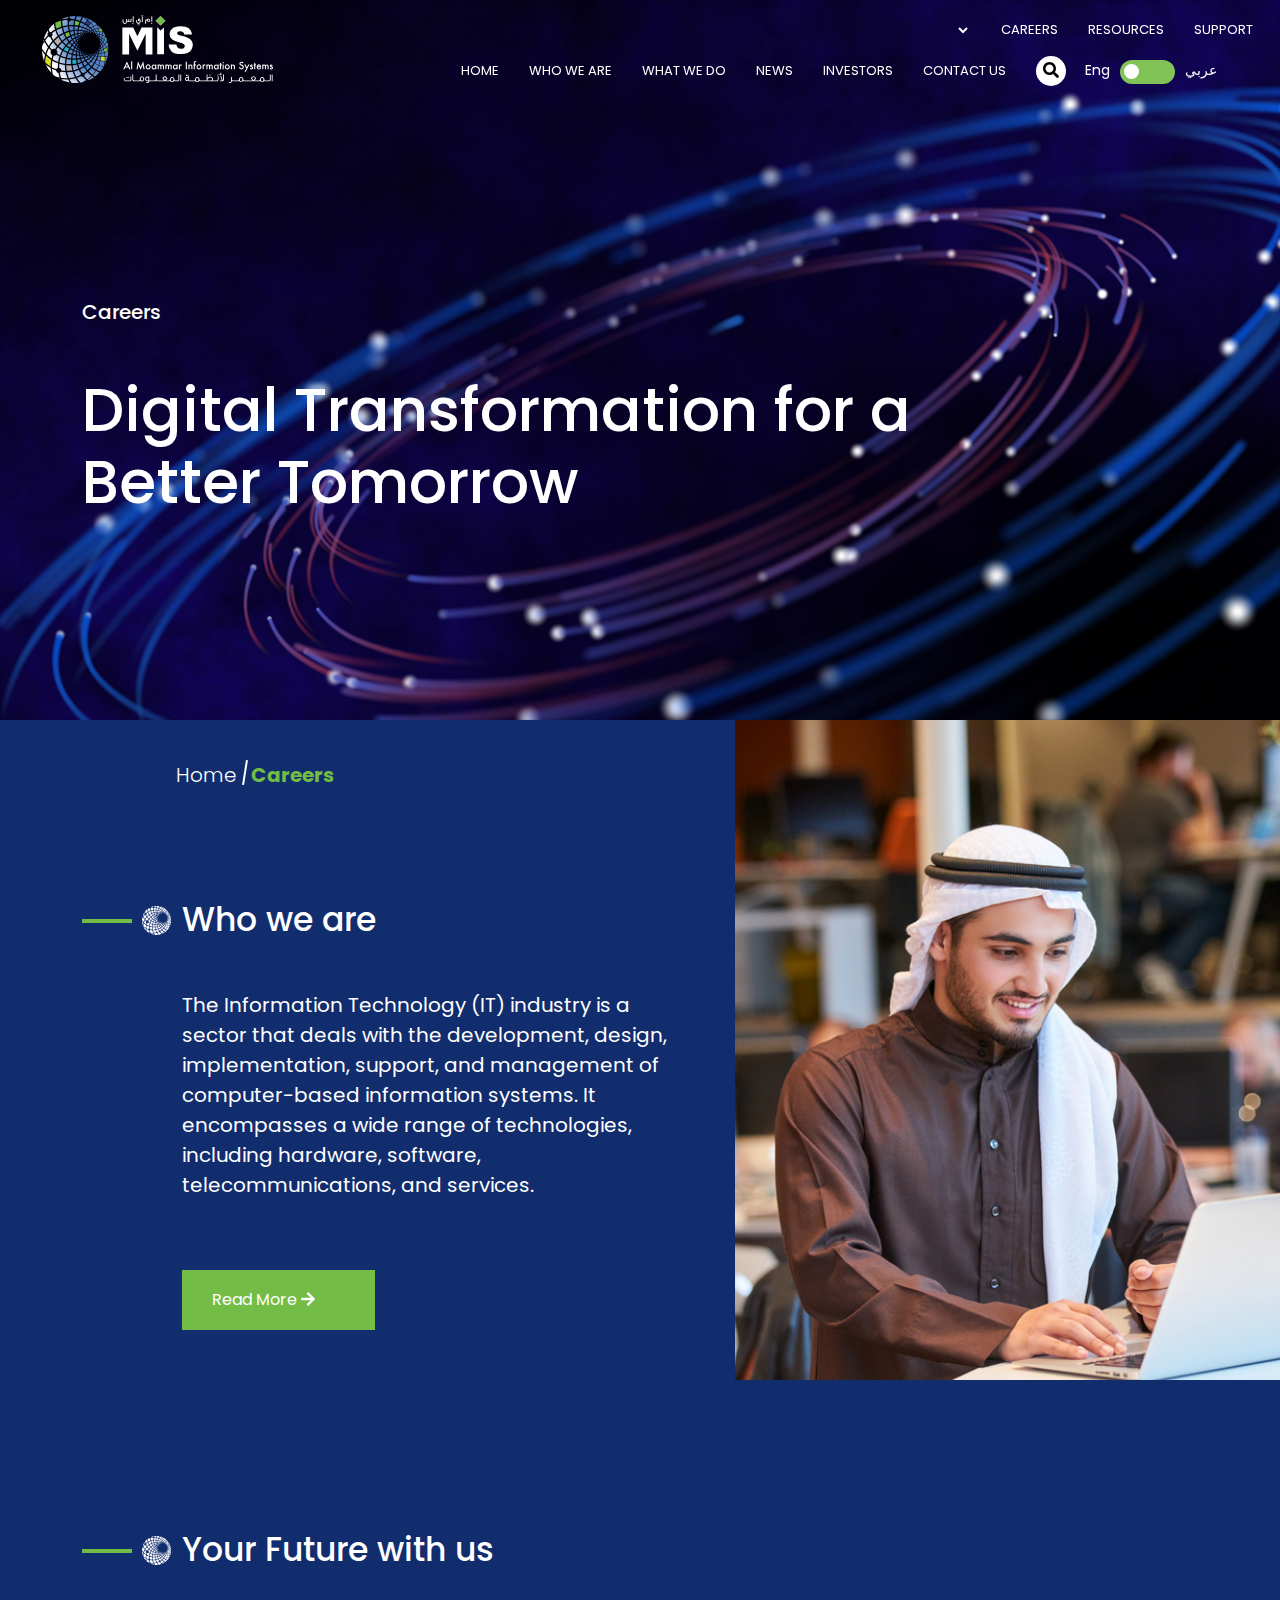
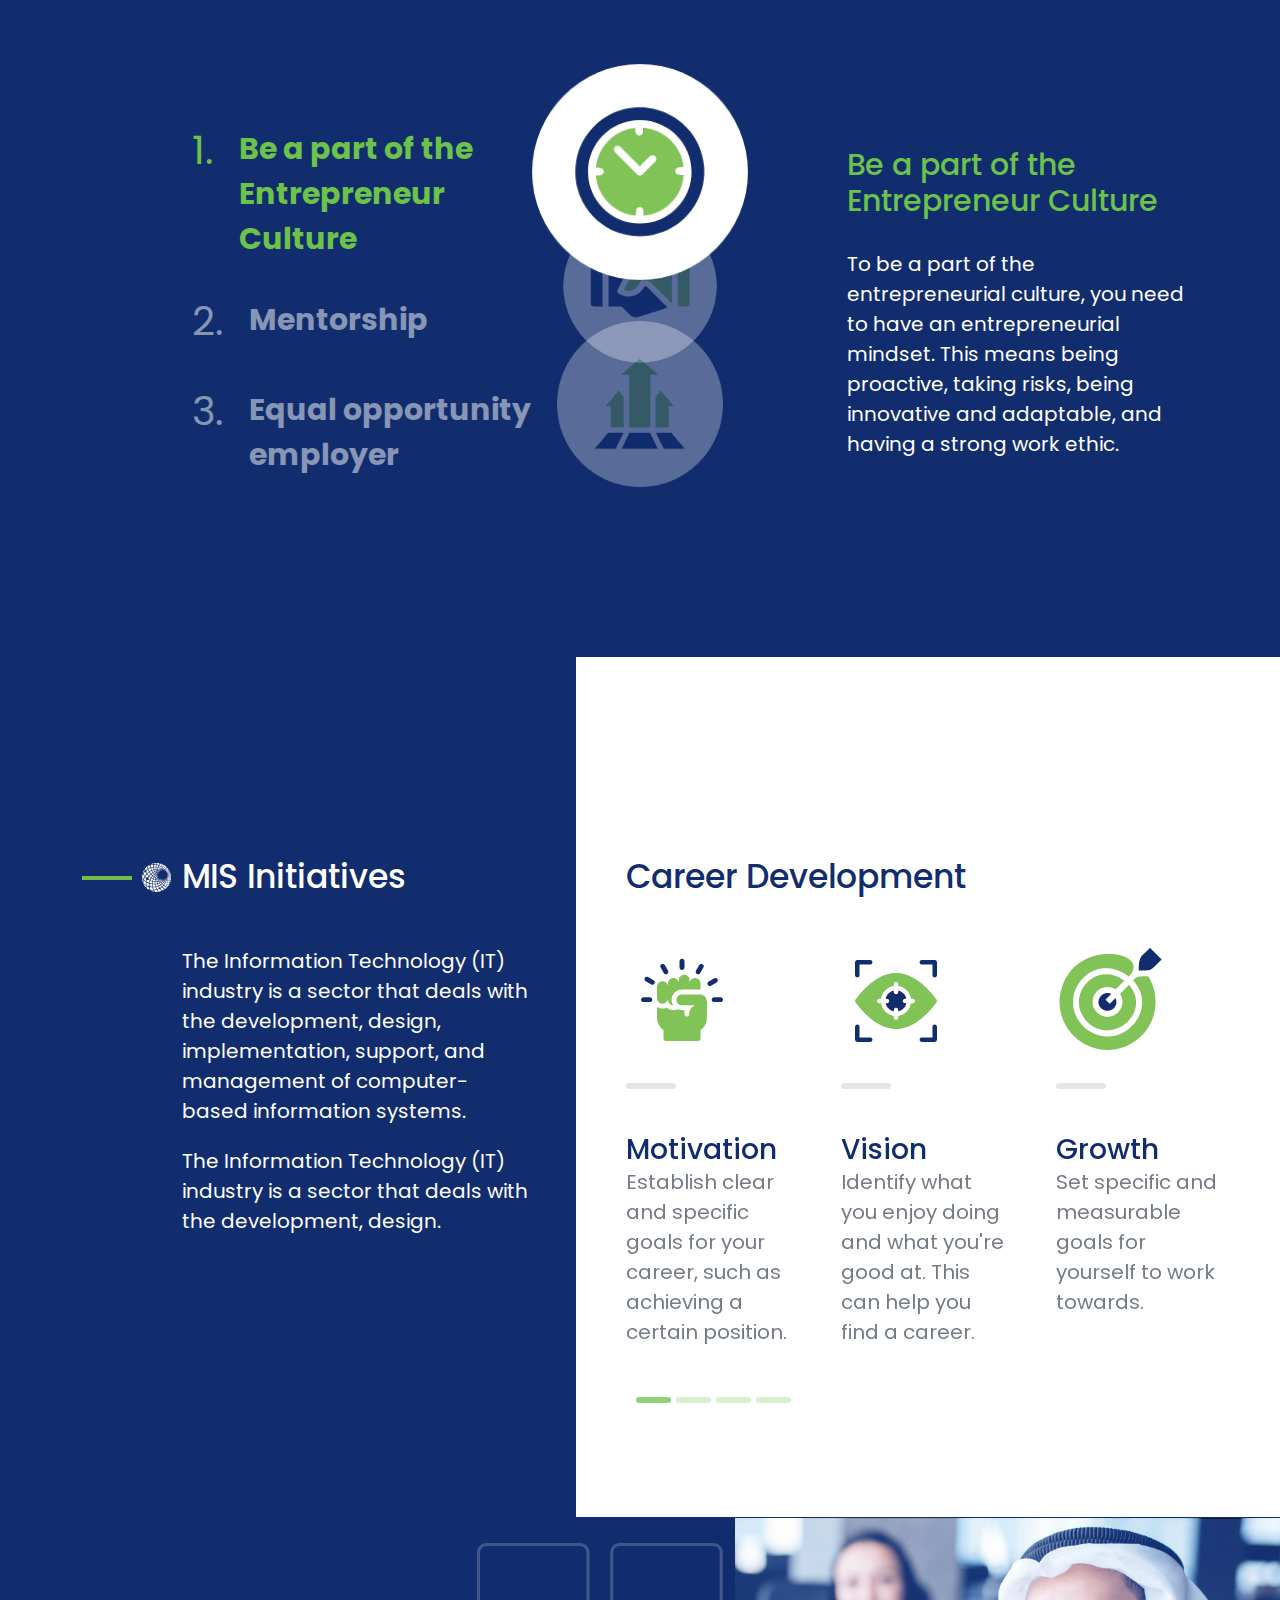
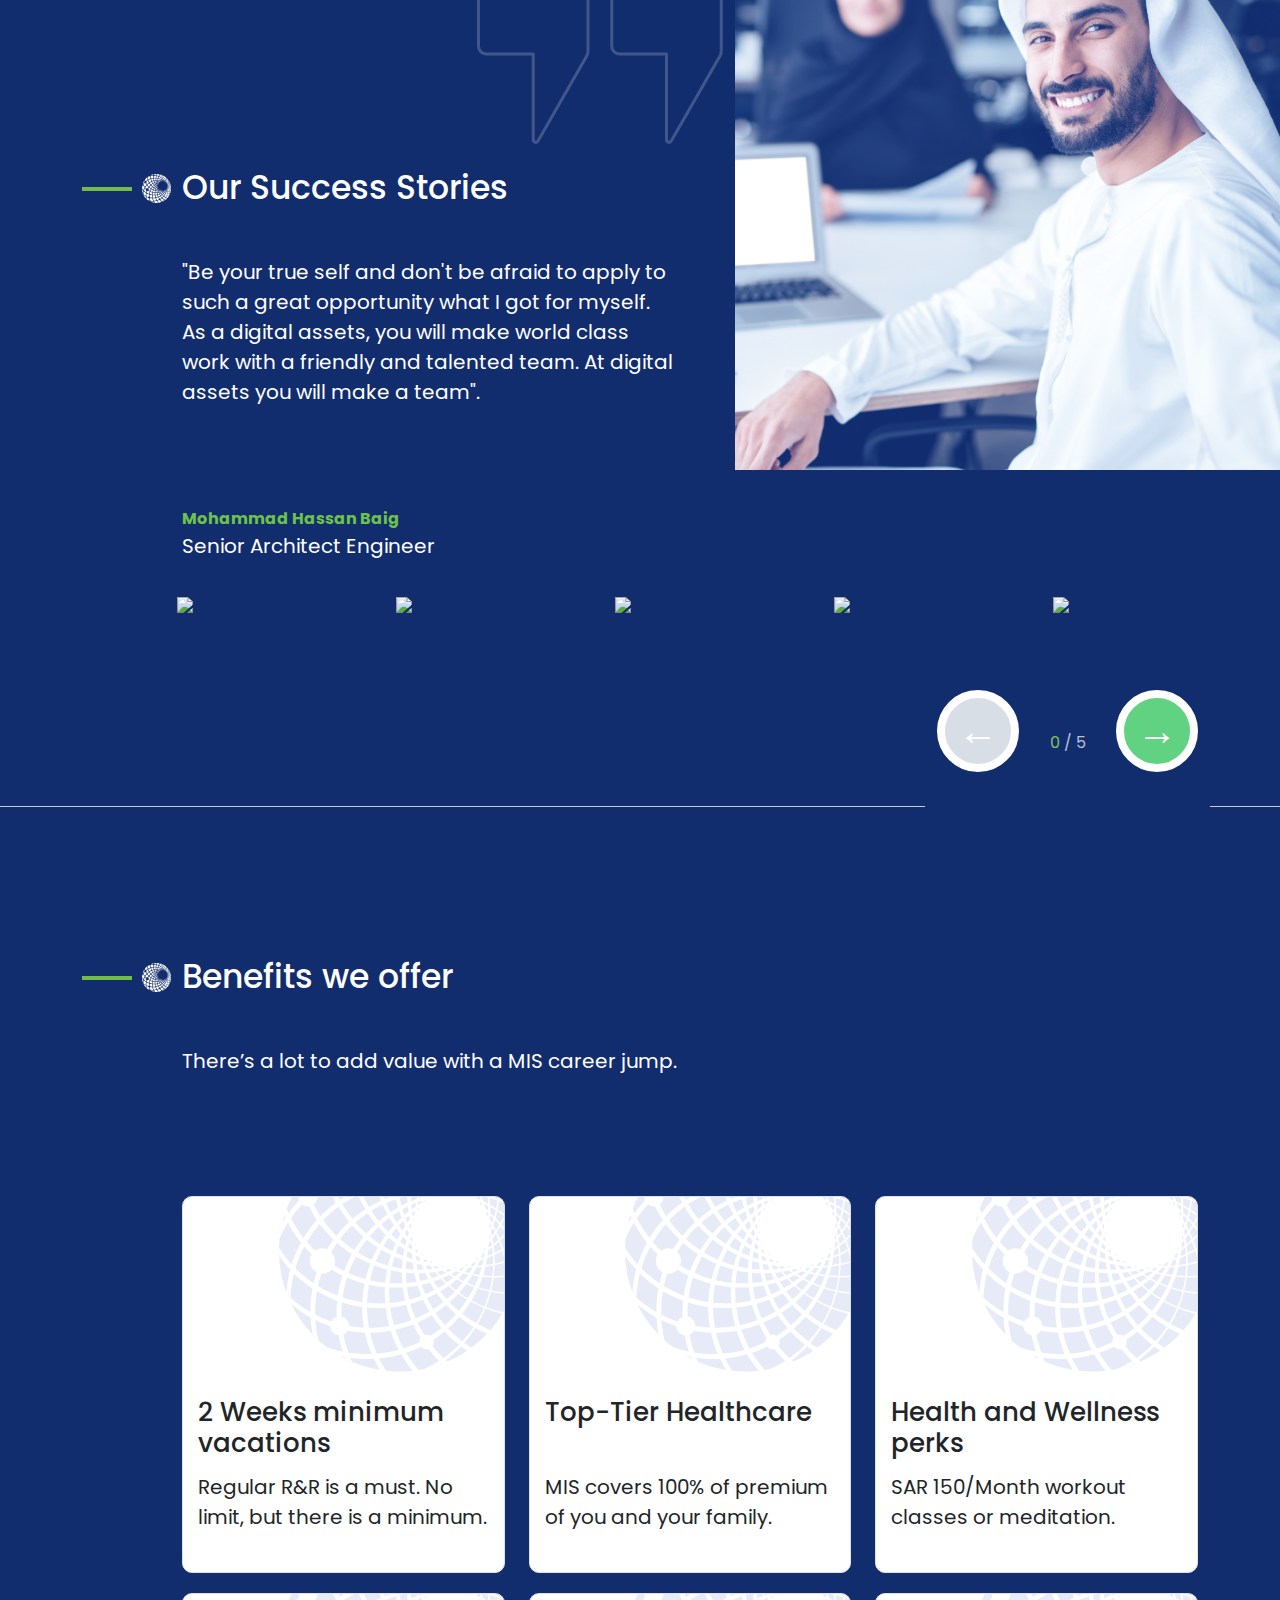
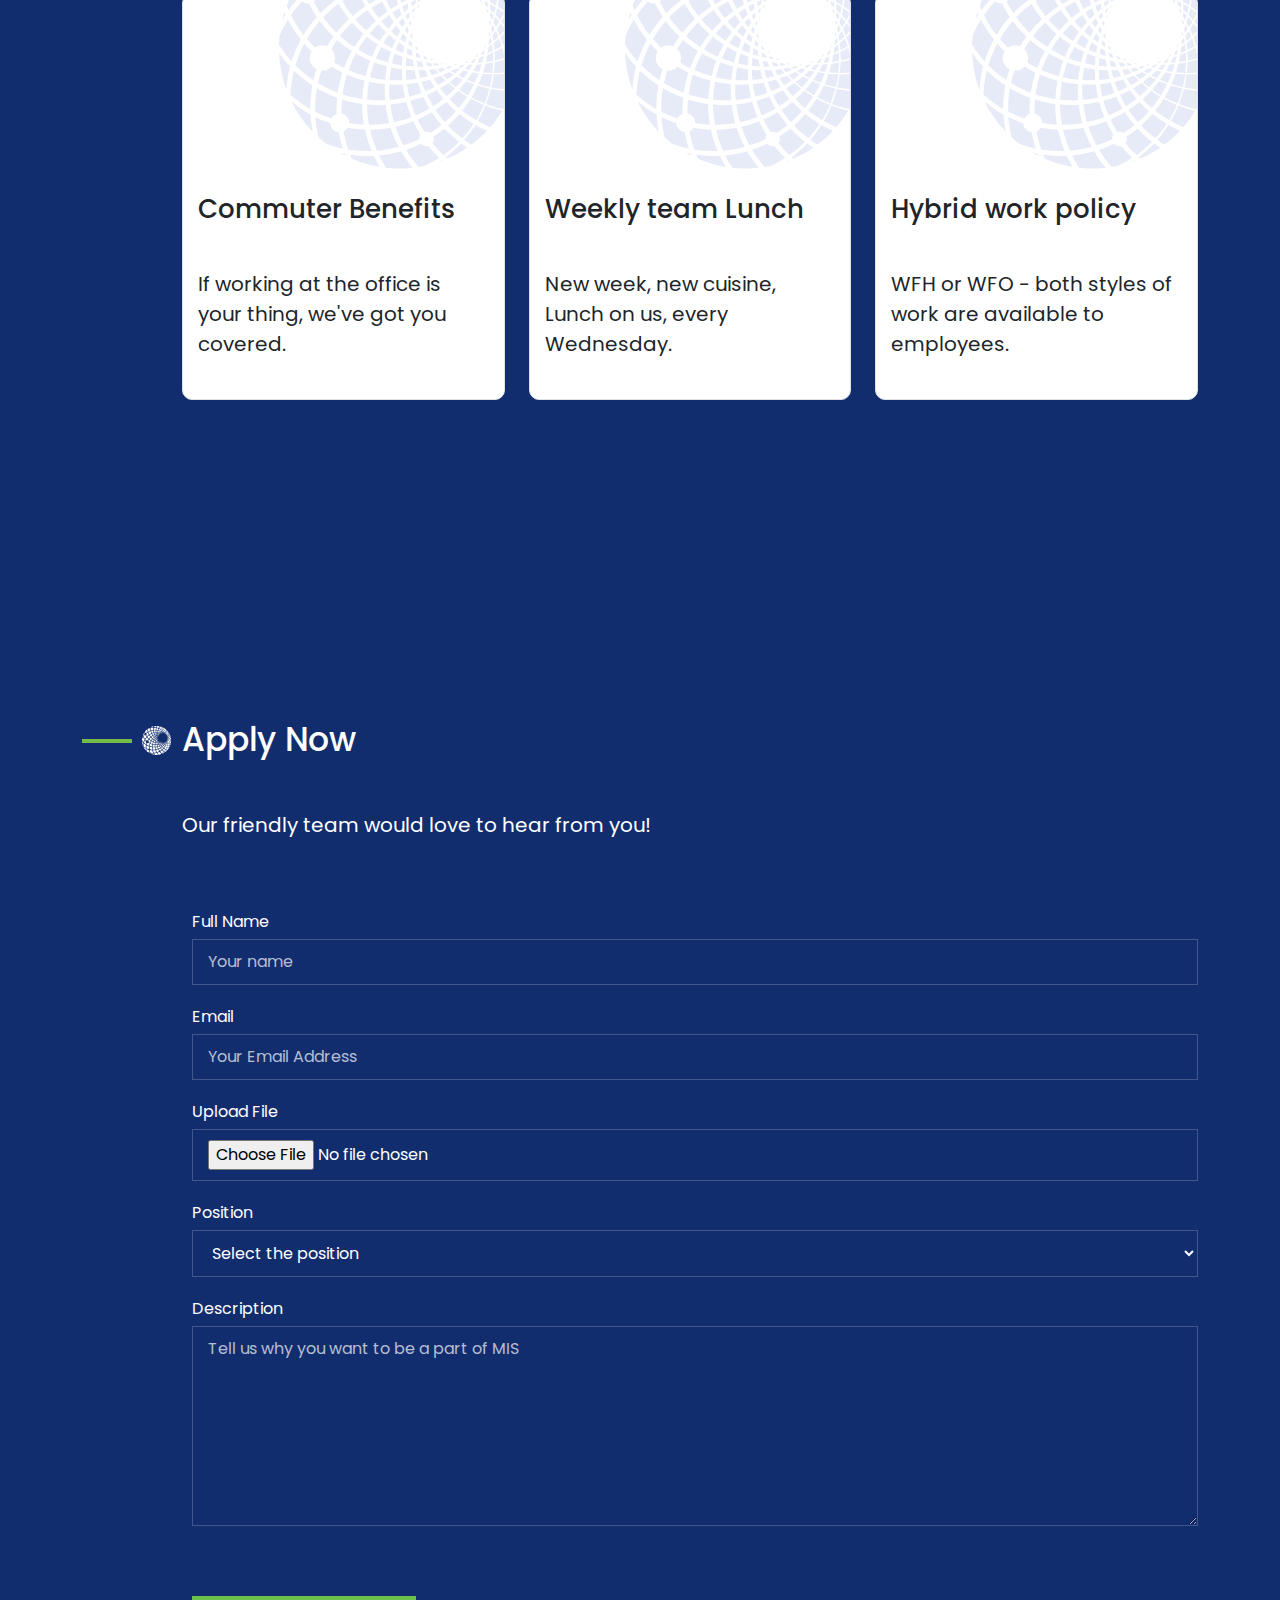
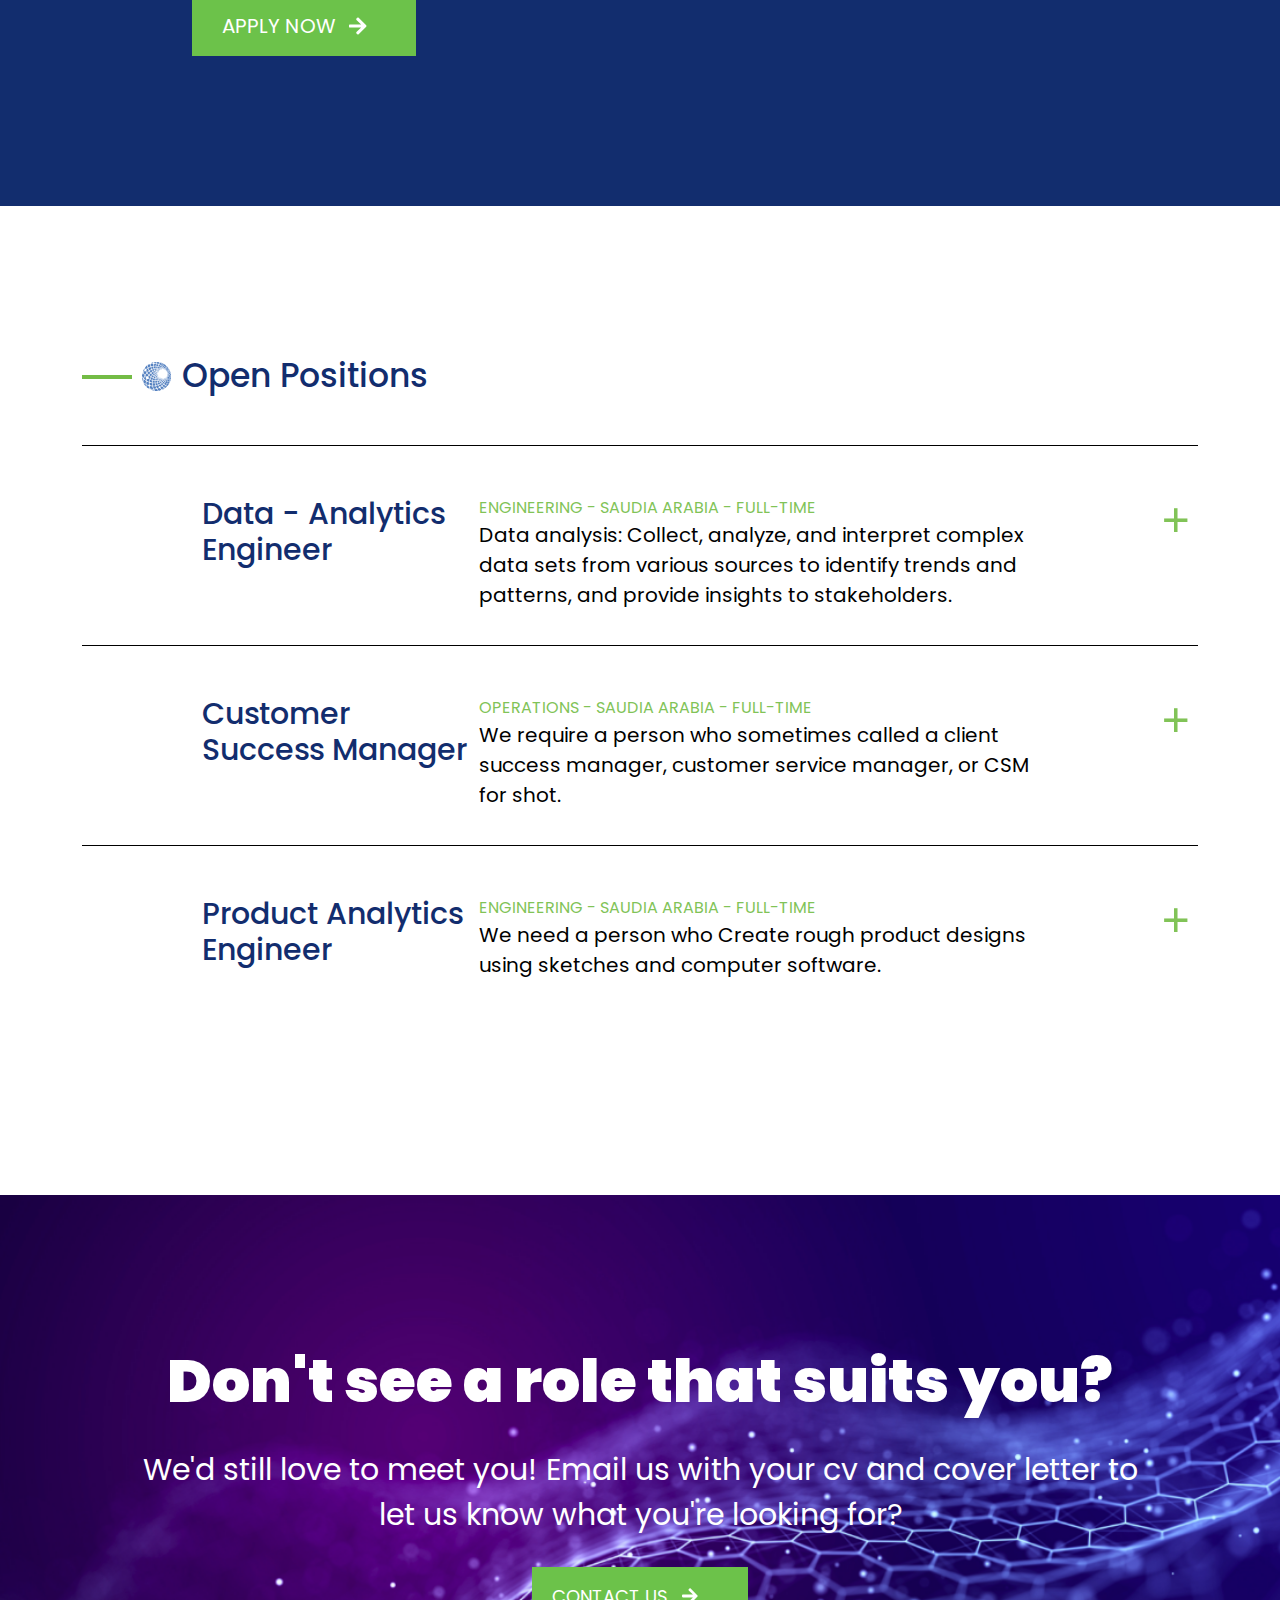
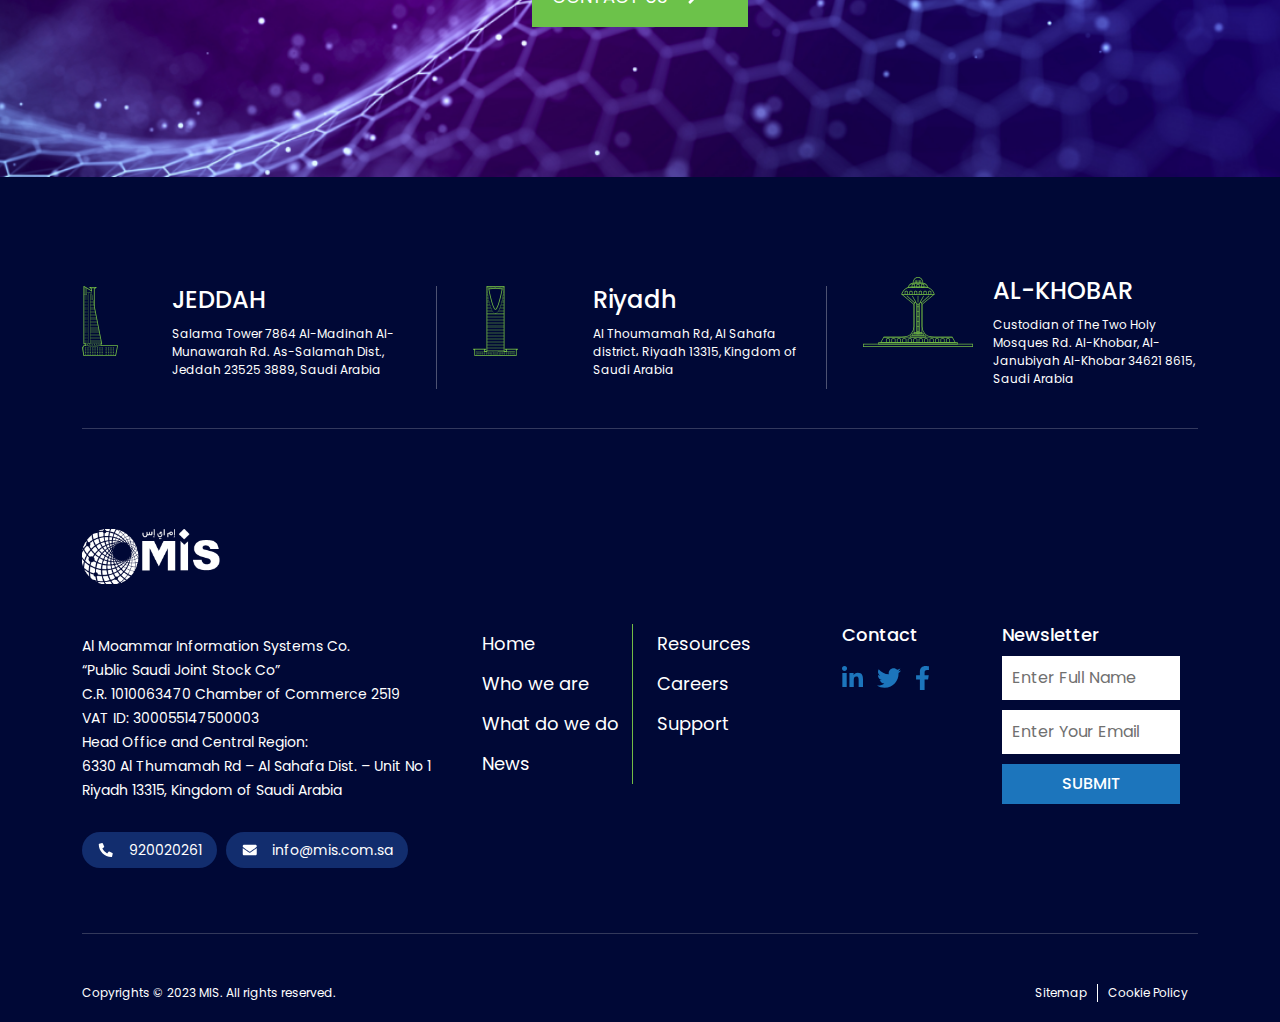
==== careers.html @ 8dacbf0a "-careers page functionality changes" ====
<html lang="en">

<head>
  <meta charset="UTF-8">
  <meta http-equiv="X-UA-Compatible" content="IE=edge">
  <meta name="viewport" content="width=device-width, initial-scale=1.0">

  <!-- FAVICON -->
  <link rel="apple-touch-icon" sizes="180x180" href="assets/images/apple-touch-icon.png">
  <link rel="icon" type="image/png" sizes="32x32" href="assets/images/favicon-32x32.png">
  <link rel="icon" type="image/png" sizes="16x16" href="assets/images/favicon-16x16.png">
  <link rel="manifest" href="assets/images/site.webmanifest">

  <!-- BOOTSTRAP CSS -->
  <link rel="stylesheet" href="assets/css/bootstrap.min.css">

  


  <!-- FONTAWESOME CSS -->
  <link rel="stylesheet" href="https://pro.fontawesome.com/releases/v5.10.0/css/all.css" crossorigin="anonymous" />
  <!-- <link rel="stylesheet" href="assets/css/fontawesome.min.css"> -->
  <!-- <link rel="stylesheet" href="https://cdnjs.cloudflare.com/ajax/libs/font-awesome/5.15.0/css/all.min.css">
    <link rel="stylesheet" href="assets/css/all.min.css"> -->

  <!-- ANIMATION CSS -->
  <link rel="stylesheet" href="assets/css/animate.min.css">

  <!-- BX SLIDER CSS -->
  <link rel="stylesheet" href="assets/css/jquery.bxslider.min.css">

  <!-- SLICK CAROUSEL CSS -->
  <link rel="stylesheet" href="assets/css/slick.css">
  <link rel="stylesheet" href="assets/css/slick-theme.css">


  <!-- TINY CAROUSEL -->
  <link rel="stylesheet" href="assets/css/tiny-slider.css">


  <!-- ANIMATION ON SCROLL CSS -->
  <!-- <link rel="stylesheet" href="css/aos.css"> -->
  <title>MIS Home</title>

  <!-- CUSTOM CSS -->
  <link rel="stylesheet" href="assets/css/style.css">
  <!-- <link rel="stylesheet" href="scss/style.css"> -->
</head>

<body>
  <header class="head">
    <div class="container-fluid">
      <div class="row">
        <div class="col-xxl-3 col-xl-3 col-lg-3 d-md-none d-sm-none d-none d-lg-block">
          <div class="logo">
            <img src="assets/images/logo-white.svg" alt="">
          </div>
        </div>
        <div class="col-xxl-9 col-xl-9 col-lg-9 d-md-none d-sm-none d-none d-lg-block">
          <div class="top-main-navigation">
            <ul>
              <li>
                <select name="" id="sharePrice">

                </select>
              </li>
              <li class="arabic-text">
                <select name="" id="sharePrice">

                </select>
              </li>
              <li><a href="#">Careers</a></li>
              <li class="arabic-text"><a href="#">وظائف</a></li>
              <li><a href="#">Resources</a></li>
              <li class="arabic-text"><a href="#">موارد</a></li>
              <li><a href="#">Support</a></li>
              <li class="arabic-text"><a href="#">يدعم</a></li>
            </ul>
          </div>
          <div class="main-menu">
            <ul>
              <li><a href="#">Home</a></li>
              <li class="arabic-text"><a href="#">بيت</a></li>
              <li><a href="#">Who We Are</a></li>
              <li class="arabic-text"><a href="#">من نحن</a></li>
              <li><a href="#">What We Do</a></li>
              <li class="arabic-text"><a href="#">الذي نفعله</a></li>
              <li><a href="#">News</a></li>
              <li class="arabic-text"><a href="#">أخبار</a></li>
              <li><a href="#">Investors</a></li>
              <li class="arabic-text"><a href="#">المستثمرون</a></li>
              <li><a href="#">Contact Us</a></li>
              <li class="arabic-text"><a href="#">اتصل بنا</a></li>
              <li><a href="#" class="search"><i class="fas fa-search"></i></a></li>
            </ul>
            <div class="lang-toggle1">
              Eng
              <label class="switch1">
                <input type="checkbox">
                <span class="slider1 round"></span>
              </label>
              عربي
            </div>
          </div>
        </div>
        <div class="col-md-12 col-sm-12 col-12 d-md-block d-xxl-none d-xl-none d-lg-none ">
          <div class="mobile--header">
            <div class="menu-menu">
              <div class="mobile-menu"><i class="fas fa-bars"></i></div>
              <div class="navigation">
                <ul>
                  <li>
                    <select name="" id="">
                      <option value="" selected>Share Price 1120 - TDWL | 82.40 SAR | -2.01% -1.80</option>
                      <option value="">Share Price 1120 - TDWL | 82.40 SAR | -2.01% -1.80</option>
                    </select>
                  </li>
                  <li class="arabic-text">
                    <select name="" id="">
                      <option value="" selected>سعر السهم 1120 - TDWL | 82.40 ريال سعودي | -2.01٪ -1.80</option>
                      <option value="">سعر السهم 1120 - TDWL | 82.40 ريال سعودي | -2.01٪ -1.80</option>
                    </select>
                  </li>
                  <li><a href="#">Home</a></li>
                  <li class="arabic-text"><a href="#">بيت</a></li>
                  <li><a href="#">Who We Are</a></li>
                  <li class="arabic-text"><a href="#">من نحن</a></li>
                  <li><a href="#">What We Do</a></li>
                  <li class="arabic-text"><a href="#">الذي نفعله</a></li>
                  <li><a href="#">News</a></li>
                  <li class="arabic-text"><a href="#">أخبار</a></li>
                  <li><a href="#">Investors</a></li>
                  <li class="arabic-text"><a href="#">المستثمرون</a></li>
                  <li><a href="#">Careers</a></li>
                  <li class="arabic-text"><a href="#">وظائف</a></li>
                  <li><a href="#">Resources</a></li>
                  <li class="arabic-text"><a href="#">موارد</a></li>
                  <li><a href="#">Support</a></li>
                  <li class="arabic-text"><a href="#">يدعم</a></li>
                  <li><a href="#">Contact Us</a></li>
                  <li class="arabic-text"><a href="#">اتصل بنا</a></li>
                  <li><a href="#" class="en">English</a></li>
                  <li><a href="#" class="ar">عربي</a></li>
                  <li class="arabic-text"><a href="#" class="en">إنجليزي</a></li>
                  <li class="arabic-text"><a href="#" class="ar">عربي</a></li>
                </ul>
              </div>
            </div>
            <div class="mobile-logo">
              <a href="#"><img src="assets/images/mobile-white-logo.svg" alt=""></a>
            </div>
            <div class="mobile-search-wrapper">
              <a href="#" class="mobilesearch"><i class="fas fa-search"></i></a>
            </div>
          </div>
        </div>
      </div>
    </div>
  </header>
  <main class="careerMainPage">

    
    <!-- SLIDER HOME -->
    <section class="herobanner">
      <img src="assets/images/careersherobanner.png" alt="">
      <div class="herobanner-content">
        <div class="container">
          <div class="row">
            <div class="col-xxl-12 col-xl-12 col-lg-12 col-md-12 col-sm-12 col-12">
              <div class="herobanner-topheading">
                <h2>Careers</h2>
                <h1>Digital Transformation for a <br> Better Tomorrow</h1>
              </div>
            </div>
          </div>
        </div>
      </div>
    </section>

    <!-- OUR SOLUTION SECTION -->
    
    <section class="carrers-wrapper careers-whowe">
      <div class="container">
        <div class="row">
          <div class="col-12 col-lg-7 order-2-x order-lg-1-x">
            <section class="our__solutions">
              <div class="container">
                <div class="row">
                  <div class="col-12">
                    <div class="pagination__list">
                      <ul>
                        <li><a href="#">Home</a></li>
                        <li><a href="#">Careers</a></li>
                      </ul>
                    </div>
                  </div>
                </div>
              </div>
            </section>
            <div class="careersabout-content">
              <h2>Who we are</h2>
              <p>The Information Technology (IT) industry is a sector that deals with the development, design,
                implementation, support, and management of computer-based information systems. It encompasses a wide range
                of technologies, including hardware, software, telecommunications, and services.</p>
              <a href="#" class="button">Read More <i class="fas fa-arrow-right"></i> </a>
            </div>
          </div>
          <div class="col-12 col-lg-5 order-1-x posRel">
            <div class="careersabout-img">
              <img src="assets/images/careers-whoweare.png" class="img-fluid" alt="our-solutions" />
            </div>
          </div>
        </div>
      </div>
    </section>
    <section class="carrers-wrapper future-container padding-tb">
      <div class="container">
        <div class="row">
          <div class="col-lg-12">
            <h2>Your Future with us</h2>
          </div>
        </div>
        <div class="row align-items-center">
          <div class="col-lg-5">
            <div class="bullets-wrapper">
              <div class="bullets-points active" data-dex="1">
                <div class="bullets-points-number">1.</div>
                <div class="bullets-pointscontent">Be a part of the Entrepreneur Culture</div>
              </div>
              <div class="bullets-points" data-dex="2">
                <div class="bullets-points-number">2.</div>
                <div class="bullets-pointscontent">Mentorship</div>
              </div>
              <div class="bullets-points" data-dex="3">
                <div class="bullets-points-number">3.</div>
                <div class="bullets-pointscontent">Equal opportunity employer</div>
              </div>
            </div>

            <!-- <ul class="bullets-points">
                          <li>
                              <a href="#">
                                  <span>1.</span>
                                  Be a part of the Entrepreneur Culture
                              </a>
                          </li>
                          <li>
                              <a href="#">
                                  <span>2.</span>
                                  Mentorship
                              </a>
                          </li>
                          <li>
                              <a href="#">
                                  <span>3.</span>
                                  Equal opportunity employer
                              </a>
                          </li>
                      </ul> -->
          </div>
          <div class="col-lg-2 future-images-wrapper">
            <img src="assets/images/mentorship.png" alt="" class="img-fluid future-img active" data-dex="1">
            <img src="assets/images/enterprenurculture.png" alt="" class="img-fluid future-img" data-dex="2">
            <img src="assets/images/oppurtunity.png" alt="" class="img-fluid future-img" data-dex="3">
          </div>
          <div class="col-lg-5">
            <div class="future-content-wrapper">
              <div class="future-content active" id="1" data-dex="1">
                <h3>Be a part of the Entrepreneur Culture</h3>
                <p>To be a part of the entrepreneurial culture, you need to have an entrepreneurial mindset. This means
                  being proactive, taking risks, being innovative and adaptable, and having a strong work ethic.</p>
              </div>
              <div class="future-content" id="2" data-dex="2">
                <h3>Be a part of the Entrepreneur</h3>
                <p>To be a part of the entrepreneurial culture, you need to have an entrepreneurial mindset.</p>
              </div>
              <div class="future-content" id="3" data-dex="3">
                <h3>Entrepreneur Culture</h3>
                <p>This means being proactive, taking risks, being innovative and adaptable, and having a strong work
                  ethic.</p>
              </div>
            </div>
          </div>
        </div>
      </div>
    </section>
    <section class="carrers-wrapper initiatives">
      <div class="container">
        <div class="row">
          <div class="col-lg-5">
            <div class="initiative-leftcontent">
              <h2>MIS Initiatives</h2>
              <p>The Information Technology (IT) industry is a sector that deals with the development, design,
                implementation, support, and management of computer-based information systems.</p>
              <p>The Information Technology (IT) industry is a sector that deals with the development, design.</p>
            </div>

          </div>
          <div class="col-lg-7">
            <div class="careercarousel-wrapper">
              <h2>Career Development</h2>
              <div class="careers-carousel">
                <div>
                  <div class="careers-conatiner">
                    <div class="careers-icon">
                      <img src="assets/images/motivation.png" alt="">
                    </div>
                    <h3>Motivation</h3>
                    <p>Establish clear and specific goals for your career, such as achieving a certain position.</p>
                  </div>
                </div>
                <div>
                  <div class="careers-conatiner">
                    <div class="careers-icon">
                      <img src="assets/images/vision.png" alt="">
                    </div>
                    <h3>Vision</h3>
                    <p>Identify what you enjoy doing and what you're good at. This can help you find a career.</p>
                  </div>
                </div>
                <div>
                  <div class="careers-conatiner">
                    <div class="careers-icon">
                      <img src="assets/images/growth.png" alt="">
                    </div>
                    <h3>Growth</h3>
                    <p>Set specific and measurable goals for yourself to work towards. </p>
                  </div>
                </div>
                <div>
                  <div class="careers-conatiner">
                    <div class="careers-icon">
                      <img src="assets/images/growth.png" alt="">
                    </div>
                    <h3>Growth</h3>
                    <p>Set specific and measurable goals for yourself to work towards. </p>
                  </div>
                </div>
              </div>
            </div>

          </div>
        </div>
      </div>
    </section>
    <section style="overflow: visible;" class="carrers-wrapper success-story carousel-border-bottom">
      <div class="container">
        <div class="row">
          <div class="col-lg-7">
            <div id="storyWrapper1" class="story-wrapper active">
              <h2 id="careerStoryTitle">Our Success Stories</h2>
              <p  id="careerStoryDescription">"Be your true self and don't be afraid to apply to such a great opportunity what I got for myself. As a
                digital assets, you will make world class work with a friendly and talented team. At digital assets you
                will make a team".</p>
              <div class="story-title">
                <span id="careerStoryPersonName">Mohammad Hassan Baig</span>
                <p id="careerStoryPersonDesignation">Senior Architect Engineer</p>
              </div>
            </div>
            <div id="storyWrapper2" class="story-wrapper">
              <h2 id="careerStoryTitle">Success Stories</h2>
              <p  id="careerStoryDescription">"Be your true self and don't be afraid to apply to such a great opportunity what I got for myself. As a
                digital assets, you will make world class work with a friendly and talented team. At digital assets you
                will make a team".</p>
              <div class="story-title">
                <span id="careerStoryPersonName">Ali Hassan Baig</span>
                <p id="careerStoryPersonDesignation">Senior Architect Engineer</p>
              </div>
            </div>
            <div id="storyWrapper3" class="story-wrapper">
              <h2 id="careerStoryTitle">My Success Stories</h2>
              <p  id="careerStoryDescription">"Be your true self and don't be afraid to apply to such a great opportunity what I got for myself. As a
                digital assets, you will make world class work with a friendly and talented team. At digital assets you
                will make a team".</p>
              <div class="story-title">
                <span id="careerStoryPersonName">Ali Hassan Baig</span>
                <p id="careerStoryPersonDesignation">Senior Architect Engineer</p>
              </div>
            </div>
          </div>
          <div class="col-lg-5 posRel">
            <div class="story-img">
              <img id="careerStoryMainImage" src="assets/images/careers-story.png" alt="" class="img-fluid">
            </div>
          </div>
        </div>
        <div class="row">
          <div class="col-lg-11 ms-auto mt-3  mb-5">
            <div  id="success-carousel" >
              <div onclick="changeSuccessStoriesSection(1)" class="item col"><img src="./assets/images/success-stories-img1.jpg"></div>
              <div onclick="changeSuccessStoriesSection(2)" class="item col"><img src="./assets/images/success-stories-img3.jpg"></div>
              <div onclick="changeSuccessStoriesSection(3)" class="item col"><img src="./assets/images/success-stories-img4.jpg"></div>
              <div onclick="changeSuccessStoriesSection(4)" class="item col"><img src="./assets/images/success-stories-img5.jpg"></div>
              <div onclick="changeSuccessStoriesSection(5)" class="item col"><img src="./assets/images/success-stories-img5.jpg"></div>
              <div onclick="changeSuccessStoriesSection(6)" class="item col"><img src="./assets/images/success-stories-img7.jpg"></div>
              <div onclick="changeSuccessStoriesSection(7)" class="item col"><img src="./assets/images/success-stories-img8.jpg"></div>
              <div onclick="changeSuccessStoriesSection(8)" class="item col"><img src="./assets/images/success-stories-img9.jpg"></div>
              <div onclick="changeSuccessStoriesSection(9)" class="item col"><img src="./assets/images/success-stories-img10.jpg"></div>
          </div>
        </div>
      </div>
      <div class="row justify-content-end">
        <div class="pagination-btn col-lg-3 d-flex justify-content-between">
          <button class="slick-prev-btn slick-prev"></button>
            <div>
            <span id="currentImageCount">01</span>
            <span class="slash"> / </span>
            <span id="totalImageCount">20</span>
            </div>
          <button class="slick-next-btn slick-next"></button>
        </div>
      </div>
    </div>
    </section>
    <section class="carrers-wrapper padding-tb">
      <div class="container">
        <div class="row">
          <div class="col-xxl-12">
            <h2>Benefits we offer</h2>
            <p>There’s a lot to add value with a MIS career jump.</p>
          </div>
        </div>
        <div class="benefits-container">
          <div class="row">
            <div class="col-xl-4">
              <div class="benefits-wrappers border">
                <h3>2 Weeks minimum vacations</h3>
                <p>Regular R&R is a must. No limit, but there is a minimum.</p>
              </div>
            </div>
            <div class="col-xl-4">
              <div class="benefits-wrappers border">
                <h3>Top-Tier Healthcare</h3>
                <p>MIS covers 100% of premium of you and your family.</p>
              </div>
            </div>
            <div class="col-xl-4">
              <div class="benefits-wrappers border">
                <h3>Health and Wellness perks</h3>
                <p>SAR 150/Month workout classes or meditation.</p>
              </div>
            </div>
            <div class="col-xl-4">
              <div class="benefits-wrappers border">
                <h3>Commuter Benefits</h3>
                <p>If working at the office is your thing, we've got you covered.</p>
              </div>
            </div>
            <div class="col-xl-4">
              <div class="benefits-wrappers border">
                <h3>Weekly team Lunch</h3>
                <p>New week, new cuisine, Lunch on us, every Wednesday.</p>
              </div>
            </div>
            <div class="col-xl-4">
              <div class="benefits-wrappers border">
                <h3>Hybrid work policy</h3>
                <p>WFH or WFO - both styles of work are available to employees.</p>
              </div>
            </div>
          </div>
        </div>
      </div>
    </section>
    <section class="carrers-wrapper padding-tb">
      <div class="container">
        <div class="row">
          <div class="col-xxl-12">
            <h2>Apply Now</h2>
            <p>Our friendly team would love to hear from you!</p>
            <div class="applyform-conatiner">
              <form action="">
                <div class="row">
                  <div class="col-xxl-6">
                    <label for="">Full Name</label>
                    <input type="text" placeholder="Your name">
                  </div>
                  <div class="col-xxl-6">
                    <label for="">Email</label>
                    <input type="text" placeholder="Your Email Address">
                  </div>
                  <div class="col-xxl-12">
                    <label for="">Upload File</label>
                    <input type="file" placeholder="Your Email Address">
                  </div>
                  <div class="col-xxl-12">
                    <label for="">Position</label>
                    <select name="" id="">
                      <option value="">Select the position</option>
                      <option value=""></option>
                      <option value=""></option>
                      <option value=""></option>
                      <option value=""></option>
                    </select>
                  </div>
                  <div class="col-xxl-12">
                    <label for="">Description</label>
                    <textarea name="" id="" placeholder="Tell us why you want to be a part of MIS "></textarea>
                  </div>
                  <div class="col-xxl-12">
                    <button>Apply Now <i class="fas fa-arrow-right"></i></button>
                  </div>
                </div>
              </form>
            </div>
          </div>
        </div>
      </div>
    </section>
    <section class="jobposition-wrapper padding-tb">
      <div class="container">
        <div class="row">
          <div class="col-xxl-12">
            <h2>Open Positions</h2>
          </div>
        </div>
        <div class="row">
          <div class="col-xxl-12">
            <div class="position-wrapper">
              <div class="position-name">
                <h3>Data - Analytics Engineer</h3>
              </div>
              <div class="position-location course-panel">
                <span>ENGINEERING - SAUDIA ARABIA - FULL-TIME</span>
                <div class="acc-desc">
                  <p>Data analysis: Collect, analyze, and interpret complex data sets from various sources to identify
                    trends and patterns, and provide insights to stakeholders. <br> <br>

                    Database management: Develop, maintain, and optimize data management systems to ensure efficient data
                    processing, storage, and retrieval.<br> <br>

                    Software development: Design, develop, and implement data analytics software tools, frameworks, and
                    models to support data analysis and reporting.<br> <br>

                    Collaboration: Work closely with cross-functional teams to understand their data needs and collaborate
                    to provide solutions to complex problems. <br><br>
                    <a href="#">APPLY NOW <i class="fas fa-arrow-right"></i></a>
                  </p>
                </div>
              </div>
              <div class="accordionbtn">
                <a href="javascript:void(0);" class="course-accordion"></a>
              </div>
            </div>
            <div class="position-wrapper">
              <div class="position-name">
                <h3>Customer Success Manager</h3>
              </div>
              <div class="position-location course-panel">
                <span>OPERATIONS - SAUDIA ARABIA - FULL-TIME</span>
                <div class="acc-desc">
                  <p>We require a person who sometimes called a client success manager, customer service manager, or CSM for
                    shot.<br><br>
                    <a href="#">APPLY NOW <i class="fas fa-arrow-right"></i></a>
                  </p>
                </div>
              </div>
              <div class="accordionbtn">
                <a href="javascript:void(0);" class="course-accordion"></a>
              </div>
            </div>
            <div class="position-wrapper">
              <div class="position-name">
                <h3>Product Analytics Engineer</h3>
              </div>
              <div class="position-location course-panel">
                <span>ENGINEERING - SAUDIA ARABIA - FULL-TIME</span>
                <div class="acc-desc">
                  <p>We need a person who Create rough product designs using sketches and computer software.<br><br>
                    <a href="#">APPLY NOW <i class="fas fa-arrow-right"></i></a>
                  </p>
                </div>
              </div>
              <div class="accordionbtn">
                <a href="javascript:void(0);" class="course-accordion"></a>
              </div>
            </div>
          </div>
        </div>
      </div>
    </section>
    <section class="cvsupport padding-tb">
      <div class="container">
        <div class="row">
          <div class="col-xxl-12">
            <h2>Don't see a role that suits you?</h2>
            <p>We'd still love to meet you! Email us with your cv and cover letter to <br> let us know what you're looking
              for?</p>
            <a href="#">Contact Us <i class="fas fa-arrow-right"></i></a>
          </div>
        </div>
      </div>
    </section>
  </main>

  <!-- FOOTER -->
  <footer class="foot" data-aos="fade-up" data-aos-delay="100" data-aos-duration="1500">
    <div class="container">
      <div class="row">
        <div class="col-xxl-12 col-xl-12 col-lg-12 col-md-12 col-sm-12 col-12">
          <div class="footer-location">
            <div class="location" data-aos="flip-left" data-aos-delay="1000" data-aos-duration="1500">
              <!-- <div class="location-icon"><img src="assets/images/jeddah.svg" alt=""></div> -->
              <div class="location-info jeddah">
                <h3>JEDDAH</h3>
                <p>Salama Tower 7864 Al-Madinah Al-Munawarah Rd. As-Salamah Dist., Jeddah 23525 3889, Saudi Arabia</p>
              </div>
              <div class="location-info jeddah arabic-text">
                <h3>جدة</h3>
                <p>برج سلامة 7864 طريق المدينة المنورة. حي السلامة ، جدة 23525 3889 ، المملكة العربية السعودية</p>
              </div>
            </div>
            <div class="location" data-aos="flip-left" data-aos-delay="1500" data-aos-duration="1500">
              <!-- <div class="location-icon"><img src="assets/images/riyadh.svg" alt=""></div> -->
              <div class="location-info riyadh">
                <h3>Riyadh</h3>
                <p>Al Thoumamah Rd, Al Sahafa district، Riyadh 13315, Kingdom of Saudi Arabia</p>
              </div>
              <div class="location-info riyadh arabic-text">
                <h3>الرياض</h3>
                <p>طريق الثمامة ، حي الصحافة ، الرياض 13315 ، المملكة العربية السعودية</p>
              </div>
            </div>
            <div class="location" data-aos="flip-left" data-aos-delay="2000" data-aos-duration="1500">
              <!-- <div class="location-icon"><img src="assets/images/khobar.svg" alt=""></div> -->
              <div class="location-info alkhobar">
                <h3>AL-KHOBAR</h3>
                <p>Custodian of The Two Holy Mosques Rd. Al-Khobar, Al-Janubiyah Al-Khobar 34621 8615, Saudi Arabia</p>
              </div>
              <div class="location-info alkhobar arabic-text">
                <h3>الخبر</h3>
                <p>طريق خادم الحرمين الشريفين. الخبر ، الجنوبية الخبر 34621 8615 المملكة العربية السعودية</p>
              </div>
            </div>
          </div>
        </div>
      </div>
      <div class="row">
        <div class="col-xxl-12 col-xl-12 col-lg-12 col-md-12 col-sm-12 col-12">
          <div class="footer-logo">
            <img src="assets/images/mis-logo-footer.png" alt="MIS">
          </div>
        </div>
      </div>
      <div class="row">
        <div class="col-xxl-4 col-xl-4 col-lg-4 col-md-12 col-sm-12 col-12">
          <div class="footer-company-info">
            <p>Al Moammar Information Systems Co. <br>
              “Public Saudi Joint Stock Co​” <br>
              C.R. 1010063470 Chamber of Commerce 2519 <br>
              VAT ID: 300055147500003 <br>
              ​Head Office and Central Region: <br>
              6330 Al Thumamah Rd – Al Sahafa Dist. – Unit No 1 <br>
              ​Riyadh 13315, Kingdom of Saudi Arabia
            </p>
            <div class="contact-info">
              <div class="info-detail"><i class="fas fa-phone-alt fa-fw"></i> <a href="tel:+920020261">920020261</a>
              </div>
              <div class="info-detail"><i class="fas fa-envelope fa-fw"></i> <a
                  href="mailto:info@mis.com.sa">info@mis.com.sa</a></div>
            </div>
          </div>
          <div class="footer-company-info arabic-text">
            <p>شركة المعمر لأنظمة المعلومات <br>
              "شركة مساهمة عامة سعودية" <br>
              1010063470 غرفة التجارة 2519 <br>
              رقم ضريبة القيمة المضافة: 300055147500003 <br>
              المكتب الرئيسي والمنطقة الوسطى:<br>
              6330 طريق الثمامة - حى الصحافة - وحدة رقم 1 <br>
              الرياض 13315 ، المملكة العربية السعودية
            </p>
            <div class="contact-info">
              <div class="info-detail"><i class="fas fa-phone-alt fa-fw"></i> <a href="tel:+920020261">920020261</a>
              </div>
              <div class="info-detail"><i class="fas fa-envelope fa-fw"></i> <a
                  href="mailto:info@mis.com.sa">info@mis.com.sa</a></div>
            </div>
          </div>
        </div>
        <div class="col-xxl-4 col-xl-4 col-lg-4 col-md-12 col-sm-12 col-12">
          <div class="footer-links">
            <ul class="links">
              <li><a href="#">Home</a></li>
              <li><a href="#">Who we are</a></li>
              <li><a href="#">What do we do</a></li>
              <li><a href="#">News</a></li>
            </ul>
            <ul class="links">
              <li><a href="#">Resources</a></li>
              <li><a href="#">Careers</a></li>
              <li><a href="#">Support</a></li>
            </ul>
            <ul class="links arabic-text">
              <li><a href="#">الصفحة الرئيسية</a></li>
              <li><a href="#">من نحن</a></li>
              <li><a href="#">ماذا نفعل</a></li>
              <li><a href="#">الاخبار</a></li>
            </ul>
            <ul class="links arabic-text">
              <li><a href="#">الموارد</a></li>
              <li><a href="#">الوظائف</a></li>
              <li><a href="#">الدعم</a></li>
            </ul>

          </div>
        </div>
        <div class="col-xxl-4 col-xl-4 col-lg-4 col-md-12 col-sm-12 col-12">
          <div class="footer-two-div">
            <div class="footer-social">
              <h2>Contact</h2>
              <ul>
                <li><a href="#"><i class="fab fa-linkedin-in"></i></a></li>
                <li><a href="#"><i class="fab fa-twitter"></i></a></li>
                <li><a href="#"><i class="fab fa-facebook-f"></i></a></li>
              </ul>
            </div>
            <div class="footer-newsletter">
              <h2>Newsletter</h2>
              <div class="newsletter-form">
                <form action="">
                  <input type="text" placeholder="Enter Full Name">
                  <input type="text" placeholder="Enter Your Email">
                  <button>Submit</button>
                </form>
              </div>
            </div>
            <div class="footer-social arabic-text">
              <h2>للتواصل</h2>
              <ul>
                <li><a href="#"><i class="fab fa-linkedin-in"></i></a></li>
                <li><a href="#"><i class="fab fa-twitter"></i></a></li>
                <li><a href="#"><i class="fab fa-facebook-f"></i></a></li>
              </ul>
            </div>
            <div class="footer-newsletter arabic-text">
              <h2>النشرة الإخبارية</h2>
              <div class="newsletter-form">
                <form action="">
                  <input type="text" placeholder="أدخل الاسم الكامل">
                  <input type="text" placeholder="أدخل بريدك الإلكتروني">
                  <input type="submit" name="" id="" value="يُقدِّم">
                </form>
              </div>
            </div>
          </div>
        </div>
      </div>
      <hr>
      <div class="row">
        <div class="col-xxl-6 col-xl-6 col-lg-6 col-md-12 col-sm-12 col-12">
          <div class="footer-bottom">
            <p>Copyrights &copy; 2023 MIS. All rights reserved.</p>
          </div>
          <div class="footer-bottom arabic-text">
            <p>حقوق النشر © 2023 MIS. كل الحقوق محفوظة.</p>
          </div>
        </div>
        <div class="col-xxl-6 col-xl-6 col-lg-6 col-md-12 col-sm-12 col-12">
          <div class="footer-bottom">
            <ul>
              <li>
                <a href="#">Sitemap</a>
              </li>
              <li>
                <a href="#">Cookie Policy</a>
              </li>
            </ul>
          </div>
          <div class="footer-bottom arabic-text">
            <ul>
              <li>
                <a href="#">خريطة الموقع</a>
              </li>
              <li>
                <a href="#">سياسة ملفات الارتباط</a>
              </li>
            </ul>
          </div>
        </div>
      </div>
    </div>
  </footer>

  <!-- JQUERY JS -->
  <script src="assets/js/jquery-3.6.3.min.js"></script>
  <!-- <script src="assets/js/jquery-1.12.4.min.js"></script> -->

  <!-- BOOTSTRAP JS -->
  <script src="assets/js/bootstrap.min.js"></script>
  <!-- <script src="https://code.jquery.com/jquery-3.3.1.slim.min.js"></script> -->
  <!-- <script src="https://code.jquery.com/jquery-3.6.3.slim.min.js"></script> -->
  <script src="https://cdnjs.cloudflare.com/ajax/libs/twitter-bootstrap/4.3.1/js/bootstrap.bundle.min.js"></script>

  <!-- FONTAWESOME JS -->
  <script src="assets/js/all.min.js"></script>
  <script src="assets/js/fontawesome.min.js"></script>

  <!-- BX SLIDER JS -->
  <script src="assets/js/jquery.bxslider.min.js"></script>
  <!-- <script src="assets/js/slider.js"></script> -->

  <!-- SLICK SLIDER JS -->
  <script src="assets/js/slick.js"></script>

  <!-- CUSTOM JQUERY JS -->
  <script src="assets/js/custom.js"></script>

  <!-- Tidio Chatbot script -->
  <script src="//code.tidio.co/7nhnfizx8rifrjlktkzbmtzt2y8cgsah.js" async></script>

  <!-- <script src="assets/js/tiny-slider.js"></script> -->

  <!-- ANIMATION ON SCROLL JS -->
  <!-- <script src="assets/js/aos.js"></script> -->
  <!-- <script>
        $(document).ready(function(){
            
        });
    </script> -->
</body>

</html>
---- assets/css/tiny-slider.css ----
.tns-outer{padding:0 !important}.tns-outer [hidden]{display:none !important}.tns-outer [aria-controls],.tns-outer [data-action]{cursor:pointer}.tns-slider{-webkit-transition:all 0s;-moz-transition:all 0s;transition:all 0s}.tns-slider>.tns-item{-webkit-box-sizing:border-box;-moz-box-sizing:border-box;box-sizing:border-box}.tns-horizontal.tns-subpixel{white-space:nowrap}.tns-horizontal.tns-subpixel>.tns-item{display:inline-block;vertical-align:top;white-space:normal}.tns-horizontal.tns-no-subpixel:after{content:'';display:table;clear:both}.tns-horizontal.tns-no-subpixel>.tns-item{float:left}.tns-horizontal.tns-carousel.tns-no-subpixel>.tns-item{margin-right:-100%}.tns-no-calc{position:relative;left:0}.tns-gallery{position:relative;left:0;min-height:1px}.tns-gallery>.tns-item{position:absolute;left:-100%;-webkit-transition:transform 0s, opacity 0s;-moz-transition:transform 0s, opacity 0s;transition:transform 0s, opacity 0s}.tns-gallery>.tns-slide-active{position:relative;left:auto !important}.tns-gallery>.tns-moving{-webkit-transition:all 0.25s;-moz-transition:all 0.25s;transition:all 0.25s}.tns-autowidth{display:inline-block}.tns-lazy-img{-webkit-transition:opacity 0.6s;-moz-transition:opacity 0.6s;transition:opacity 0.6s;opacity:0.6}.tns-lazy-img.tns-complete{opacity:1}.tns-ah{-webkit-transition:height 0s;-moz-transition:height 0s;transition:height 0s}.tns-ovh{overflow:hidden}.tns-visually-hidden{position:absolute;left:-10000em}.tns-transparent{opacity:0;visibility:hidden}.tns-fadeIn{opacity:1;filter:alpha(opacity=100);z-index:0}.tns-normal,.tns-fadeOut{opacity:0;filter:alpha(opacity=0);z-index:-1}.tns-vpfix{white-space:nowrap}.tns-vpfix>div,.tns-vpfix>li{display:inline-block}.tns-t-subp2{margin:0 auto;width:310px;position:relative;height:10px;overflow:hidden}.tns-t-ct{width:2333.3333333%;width:-webkit-calc(100% * 70 / 3);width:-moz-calc(100% * 70 / 3);width:calc(100% * 70 / 3);position:absolute;right:0}.tns-t-ct:after{content:'';display:table;clear:both}.tns-t-ct>div{width:1.4285714%;width:-webkit-calc(100% / 70);width:-moz-calc(100% / 70);width:calc(100% / 70);height:10px;float:left}

/*# sourceMappingURL=sourcemaps/tiny-slider.css.map */
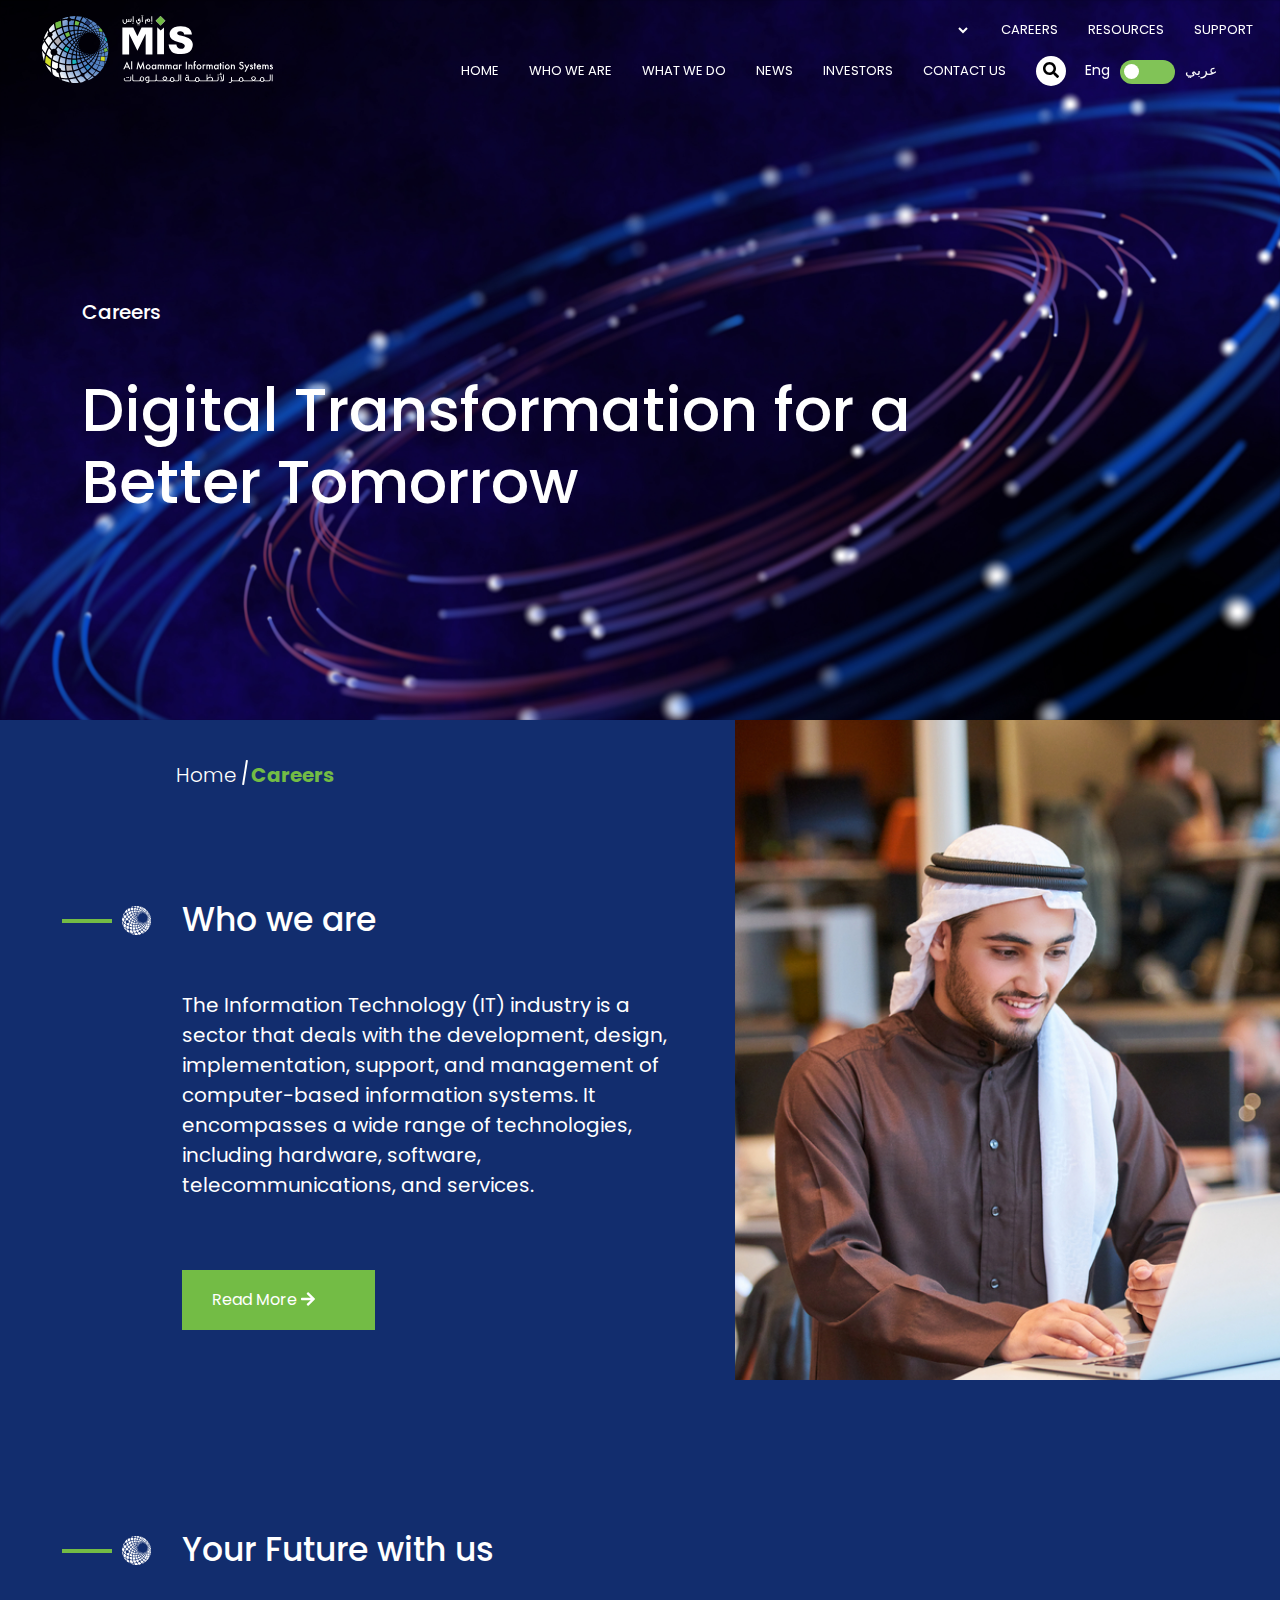
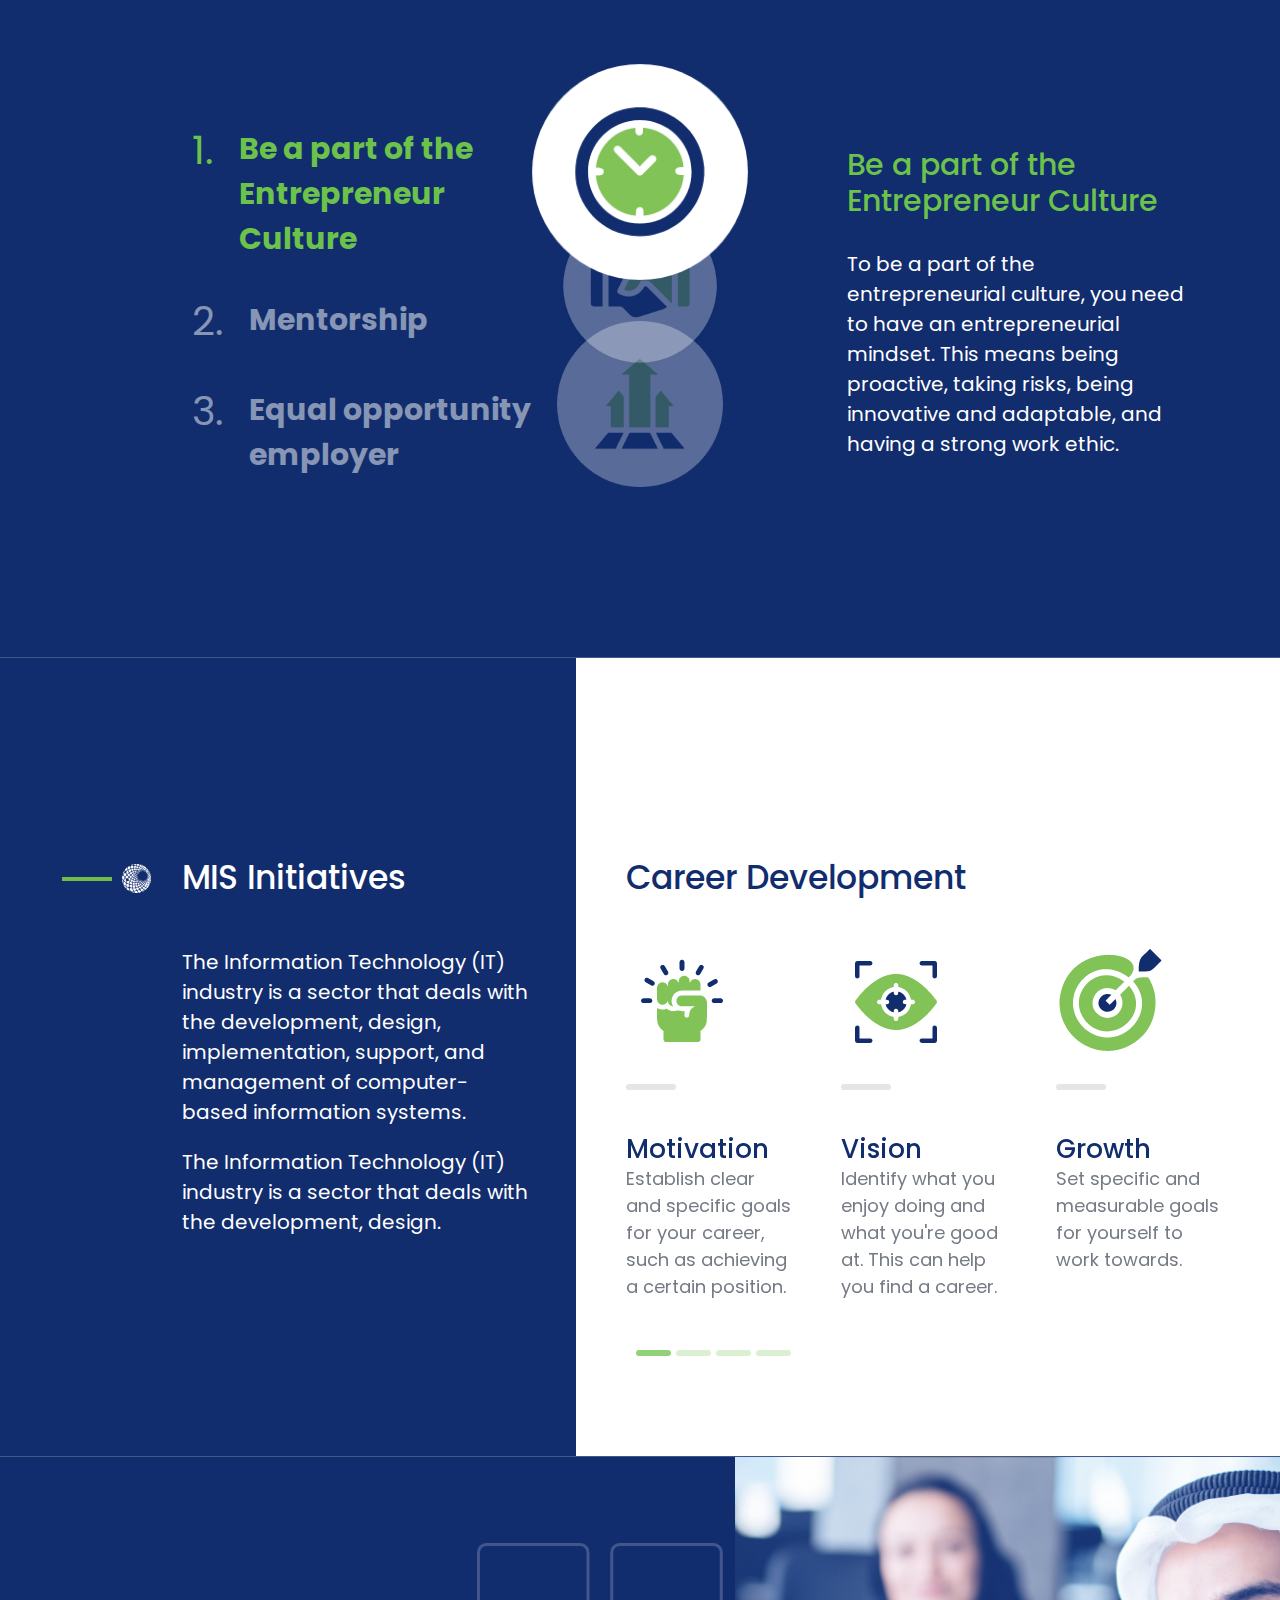
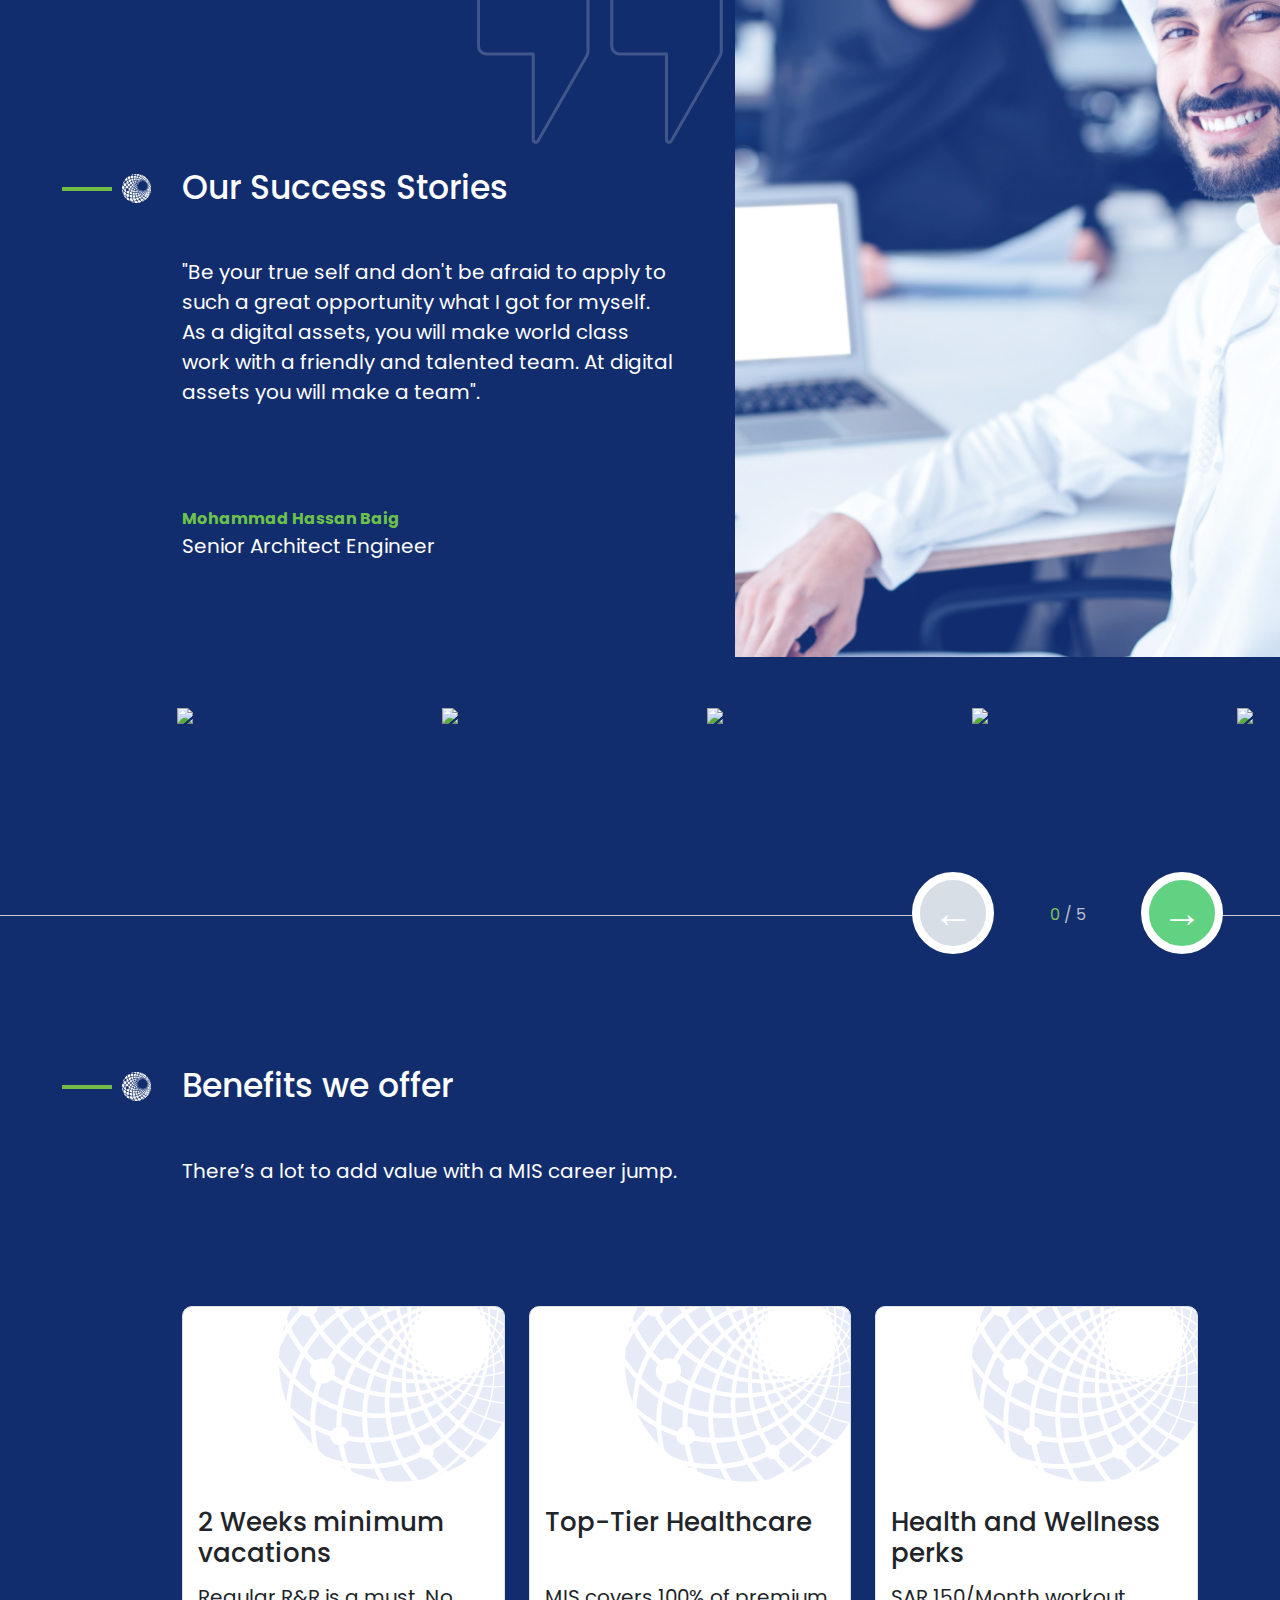
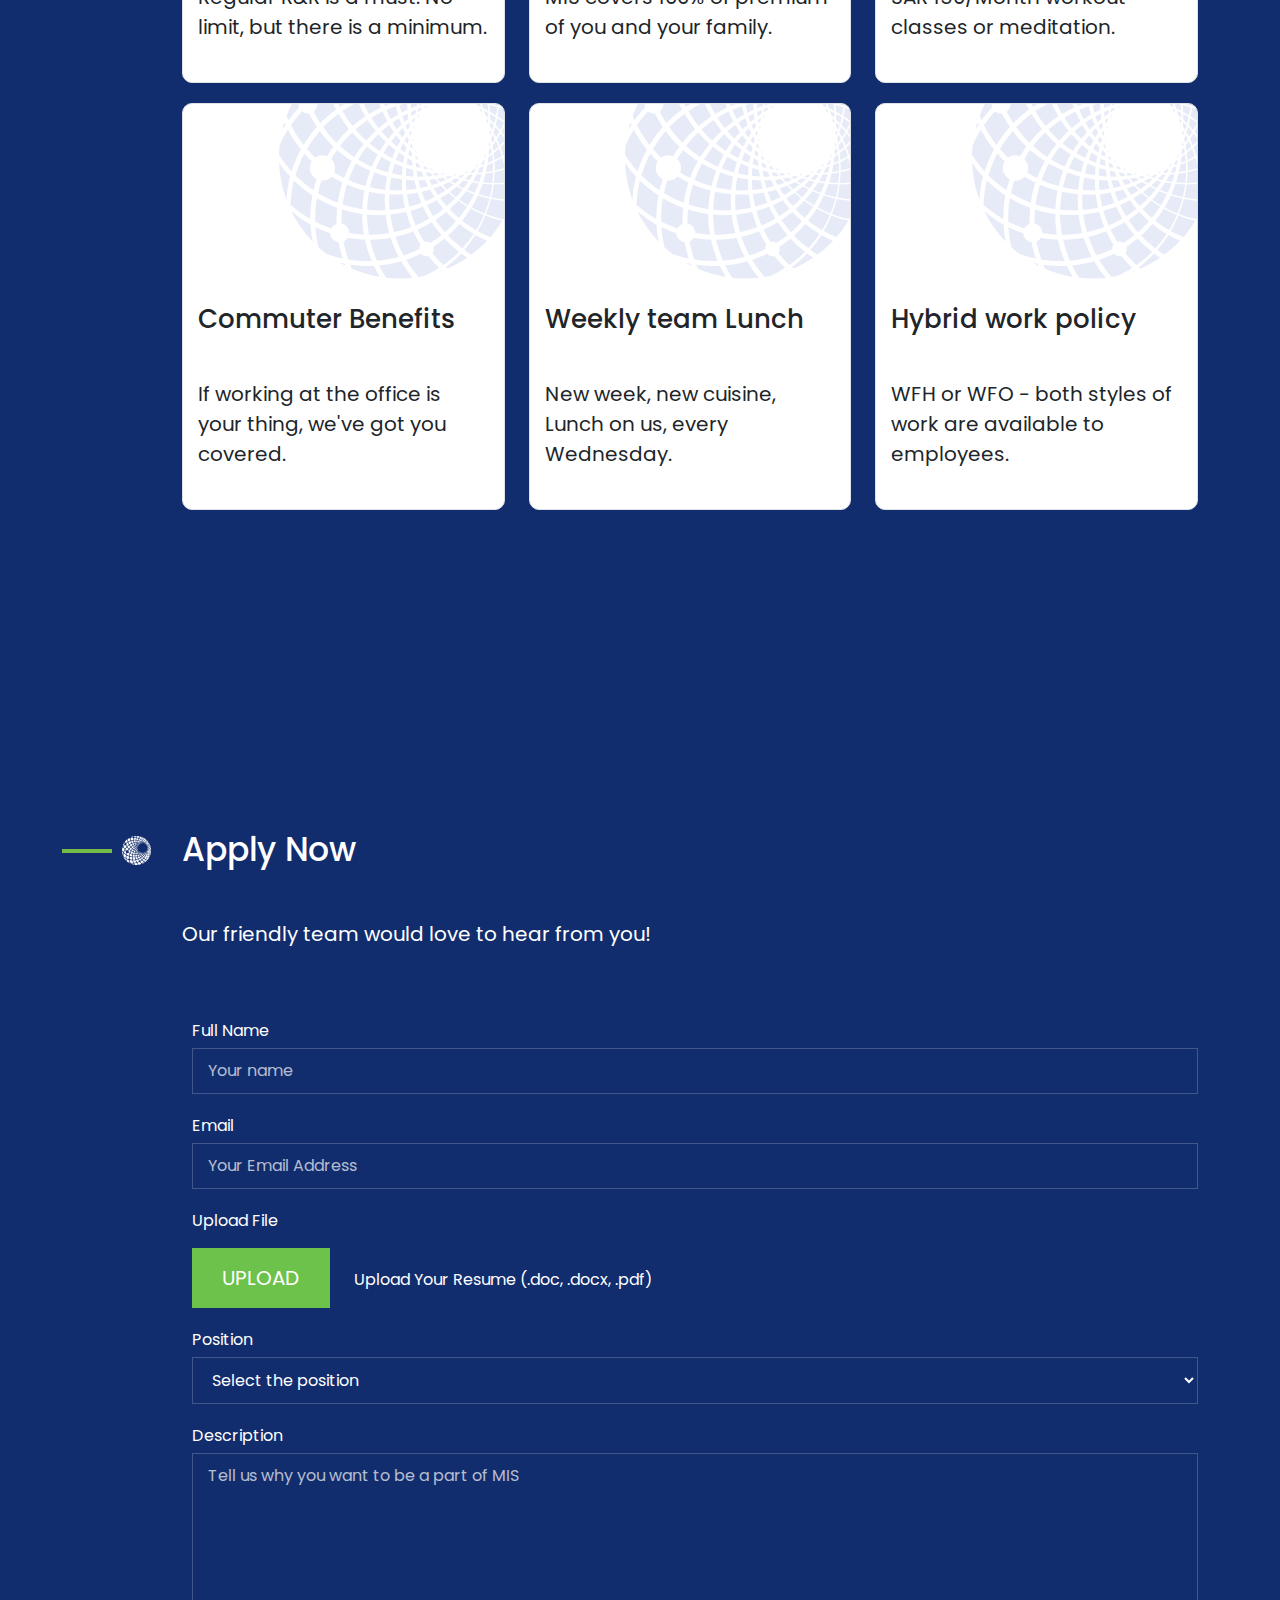
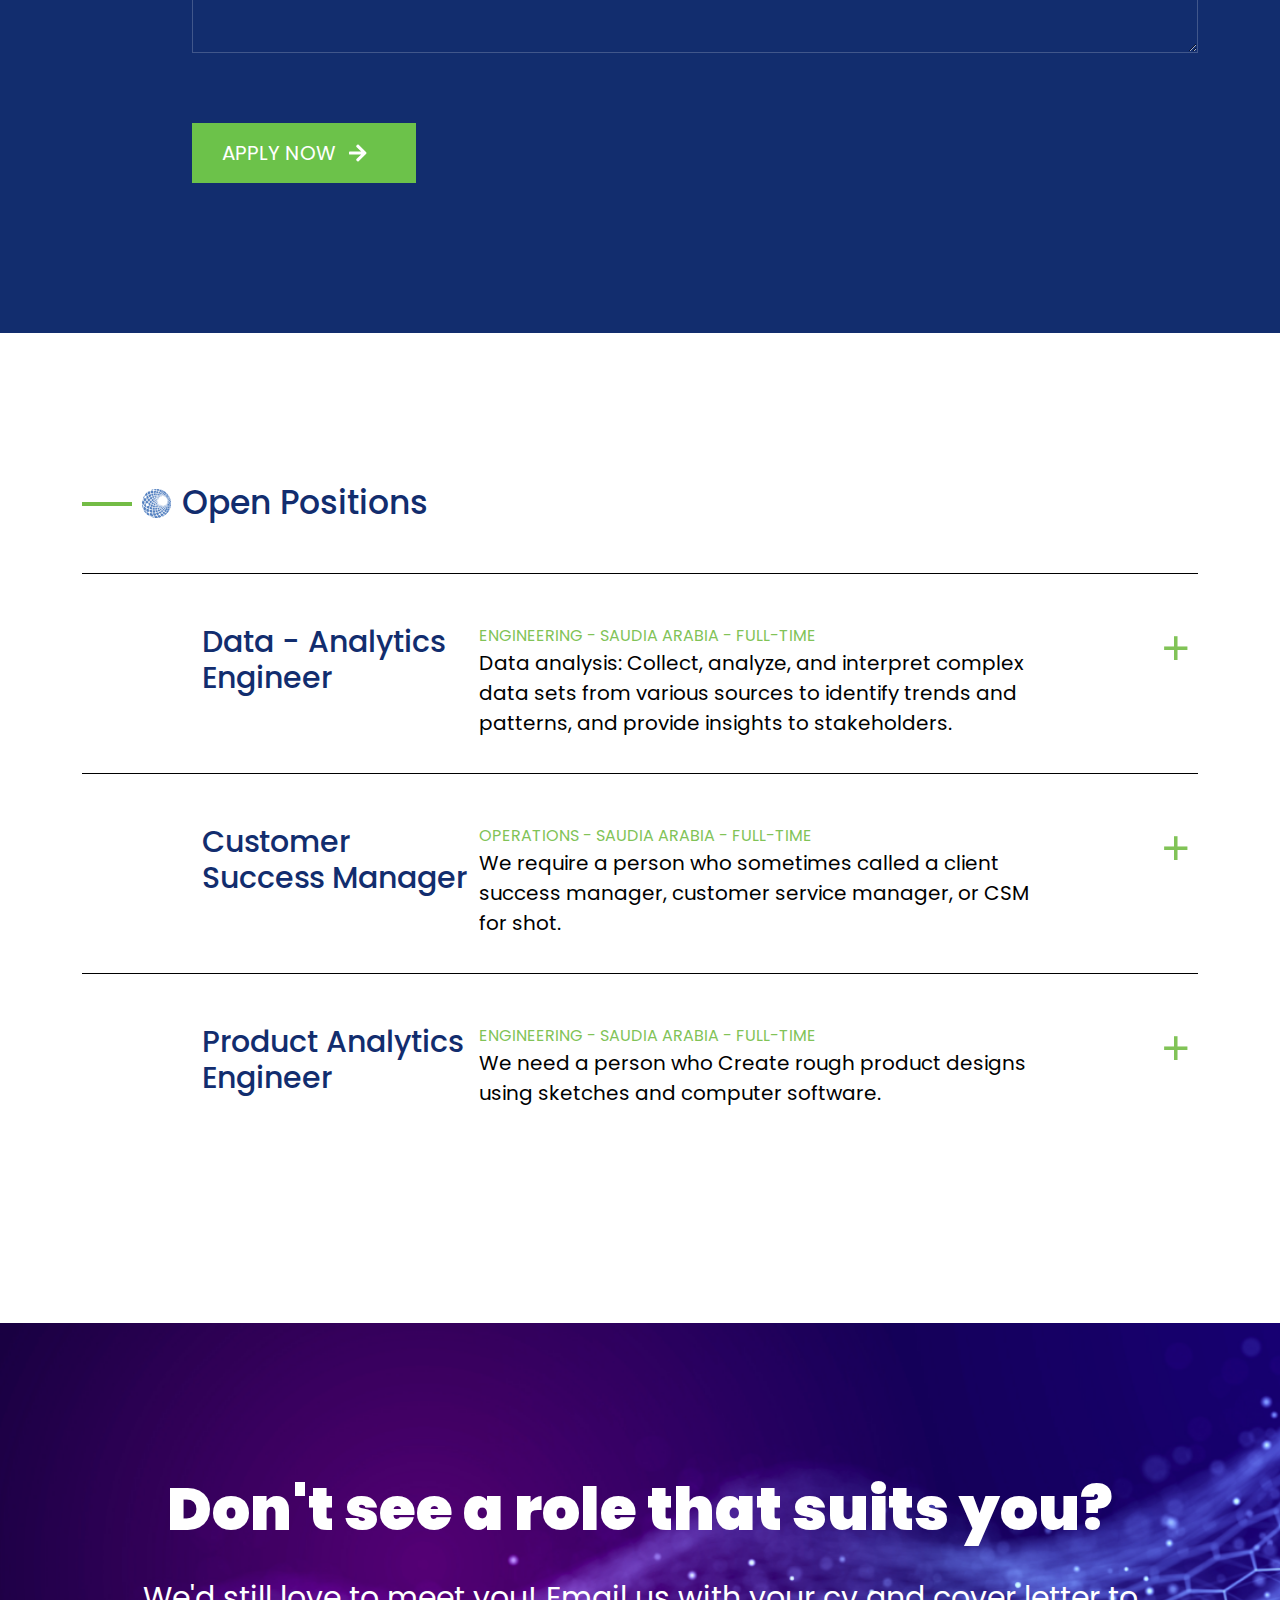
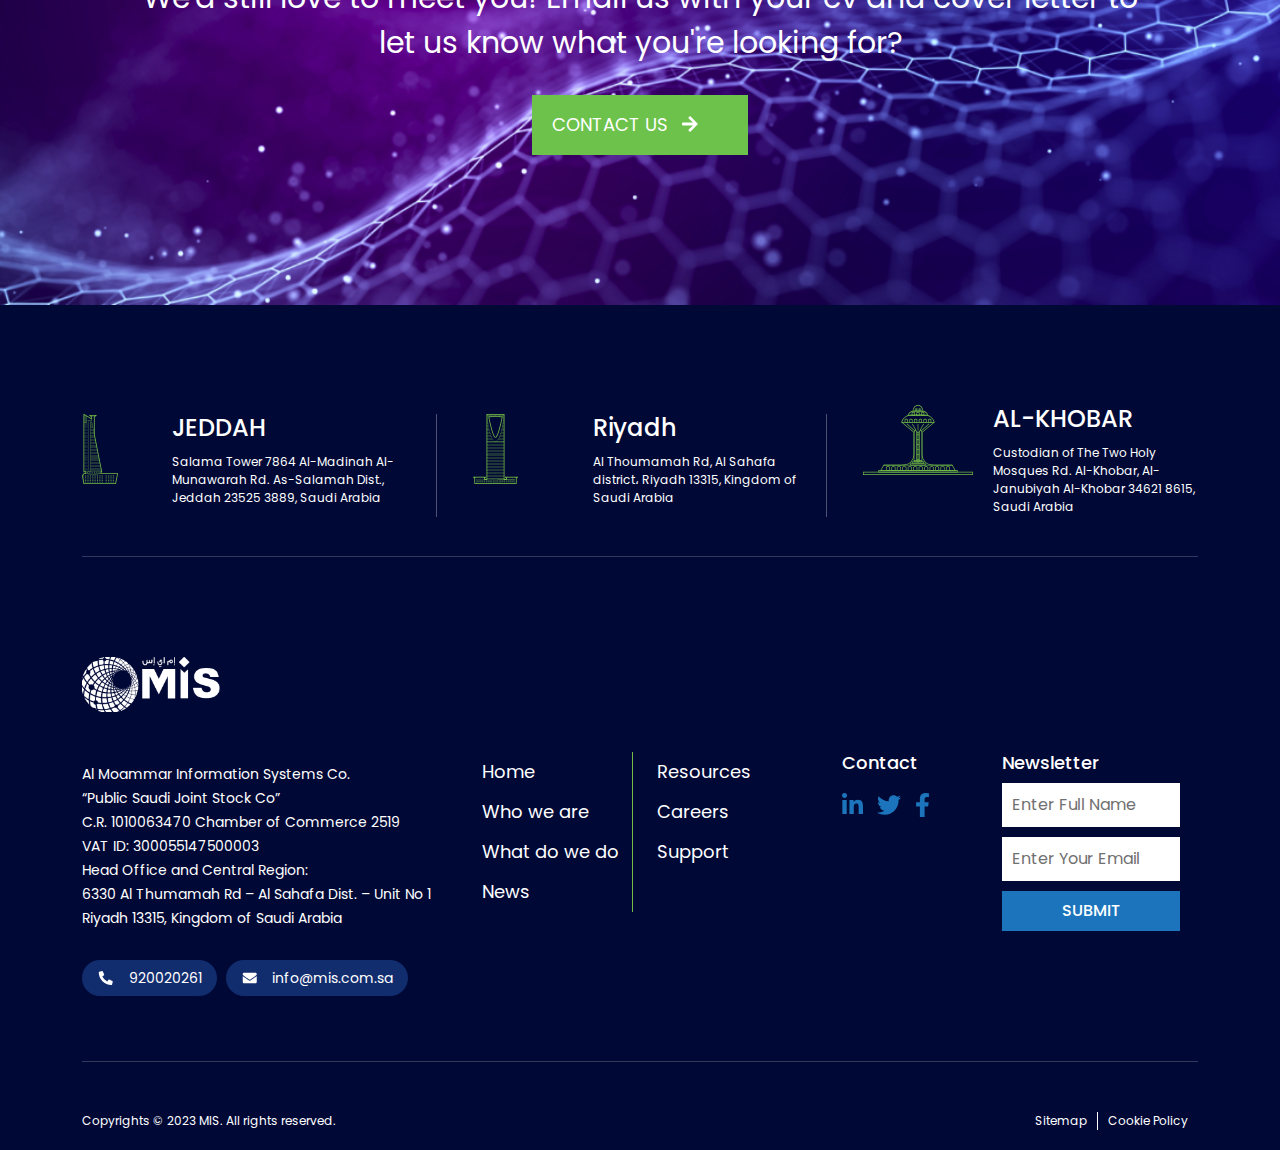
==== commit 0a8db8a6: "Breadcrumbs add on contact us page and file button added on careers page" ====
--- a/careers.html
+++ b/careers.html
@@ -345,9 +345,9 @@
     </section>
     <section style="overflow: visible;" class="carrers-wrapper success-story carousel-border-bottom">
       <div class="container">
-        <div class="row">
-          <div class="col-lg-7">
-            <div id="storyWrapper1" class="story-wrapper active">
+        <div id="storyWrapper1" class="row story-section-wrapper active">
+          <div class="col-xxl-7 col-xl-7 col-lg-7 col-md-12 col-sm-12">
+            <div  class="story-wrapper ">
               <h2 id="careerStoryTitle">Our Success Stories</h2>
               <p  id="careerStoryDescription">"Be your true self and don't be afraid to apply to such a great opportunity what I got for myself. As a
                 digital assets, you will make world class work with a friendly and talented team. At digital assets you
@@ -357,23 +357,20 @@
                 <p id="careerStoryPersonDesignation">Senior Architect Engineer</p>
               </div>
             </div>
-            <div id="storyWrapper2" class="story-wrapper">
+          </div>
+          <div class="col-xxl-5 col-xl-5 col-lg-5 col-md-12 col-sm-12 posRel">
+            <div class="story-img">
+              <img id="careerStoryMainImage" src="assets/images/careers-story.png" alt="" class="img-fluid">
+            </div>
+          </div>
+        </div>
+        <div id="storyWrapper2" class="row story-section-wrapper">
+          <div class="col-lg-7">
+            <div  class="story-wrapper ">
               <h2 id="careerStoryTitle">Success Stories</h2>
-              <p  id="careerStoryDescription">"Be your true self and don't be afraid to apply to such a great opportunity what I got for myself. As a
-                digital assets, you will make world class work with a friendly and talented team. At digital assets you
-                will make a team".</p>
+              <p  id="careerStoryDescription">""Be your true self and don't be afraid to apply to such a great opportunity what I got for myself. As a digital assets, you will make world class work with a friendly and talented team. At digital assets you will make a team"</p>
               <div class="story-title">
-                <span id="careerStoryPersonName">Ali Hassan Baig</span>
-                <p id="careerStoryPersonDesignation">Senior Architect Engineer</p>
-              </div>
-            </div>
-            <div id="storyWrapper3" class="story-wrapper">
-              <h2 id="careerStoryTitle">My Success Stories</h2>
-              <p  id="careerStoryDescription">"Be your true self and don't be afraid to apply to such a great opportunity what I got for myself. As a
-                digital assets, you will make world class work with a friendly and talented team. At digital assets you
-                will make a team".</p>
-              <div class="story-title">
-                <span id="careerStoryPersonName">Ali Hassan Baig</span>
+                <span id="careerStoryPersonName">Mohammad Hassan Baig</span>
                 <p id="careerStoryPersonDesignation">Senior Architect Engineer</p>
               </div>
             </div>
@@ -384,6 +381,24 @@
             </div>
           </div>
         </div>
+        <div id="storyWrapper2" class="row story-section-wrapper">
+          <div class="col-lg-7">
+            <div  class="story-wrapper ">
+              <h2 id="careerStoryTitle">Stories</h2>
+              <p  id="careerStoryDescription">"Be your true self and don't be afraid to apply to such a great opportunity what I got for myself. As a digital assets, you will make world class work with a friendly and talented team. At digital assets you will make a team".</p>
+              <div class="story-title">
+                <span id="careerStoryPersonName">Hassan Baig</span>
+                <p id="careerStoryPersonDesignation">Senior Architect Engineer</p>
+              </div>
+            </div>
+          </div>
+          <div class="col-lg-5 posRel">
+            <div class="story-img">
+              <img id="careerStoryMainImage" src="assets/images/careers-story.png" alt="" class="img-fluid">
+            </div>
+          </div>
+        </div>
+ 
         <div class="row">
           <div class="col-lg-11 ms-auto mt-3  mb-5">
             <div  id="success-carousel" >
@@ -481,7 +496,10 @@
                   </div>
                   <div class="col-xxl-12">
                     <label for="">Upload File</label>
-                    <input type="file" placeholder="Your Email Address">
+                    <!-- <input type="file" placeholder="Your Email Address"> -->
+                    <input class="labelCustom" type="file" id="real-file" hidden="hidden" />
+                    <button type="button" id="custom-button">Upload</button>
+                    <span id="custom-text">Upload Your Resume (.doc, .docx, .pdf) </span>
                   </div>
                   <div class="col-xxl-12">
                     <label for="">Position</label>
--- a/assets/css/style.css
+++ b/assets/css/style.css
@@ -210,6 +210,23 @@
 header .main-menu ul li.arabic-text {
   display: none;
 }
+header .main-menu ul li.sub-menu {
+  padding: 0 25px 0 15px;
+}
+header .main-menu ul li.sub-menu:hover .downarrow-icon::before {
+  color: var(--slider-active-green);
+  transition: all 0.2s linear;
+}
+header .main-menu ul li.sub-menu .downarrow-icon::before {
+  position: absolute;
+  content: "\f107";
+  font-weight: 900;
+  font-family: "Font Awesome 5 Free";
+  top: 0;
+  right: 0;
+  color: #fff;
+  font-size: 20px;
+}
 @media (min-width: 992px) and (max-width: 1100px) {
   header .main-menu ul li {
     padding: 0 10px;
@@ -230,6 +247,14 @@
 header .main-menu ul li a {
   color: var(--white);
   text-decoration: none;
+  line-height: 40px;
+  display: inline-block;
+  transition: all 0.3s linear;
+}
+header .main-menu ul li a:hover {
+  color: var(--slider-active-green);
+  border-bottom: 3px solid var(--slider-active-green);
+  transition: all 0.3s linear;
 }
 header .main-menu ul li a svg {
   margin-left: 5px;
@@ -1375,7 +1400,29 @@
   float: left;
 }
 .arabic .careerMainPage .success-story .story-wrapper {
-  background: url("../images/careers-quote.png") no-repeat left 100px;
+  background: url("../images/careers-quote-arabic.png") no-repeat left 25px;
+}
+@media (max-width: 992px) {
+  .arabic .careerMainPage .success-story .story-wrapper {
+    background-size: 90px;
+    padding: 100px 0 0 0;
+  }
+}
+.arabic .careerMainPage .success-story button {
+  position: relative;
+  width: auto;
+  height: auto;
+  top: 10px;
+}
+.arabic .careerMainPage .success-story .slick-prev {
+  left: -235px;
+}
+.arabic .careerMainPage .success-story .slick-next {
+  right: -235px;
+}
+.arabic .careerMainPage .success-story .slick-slider {
+  margin-left: -400px;
+  margin-right: 0;
 }
 .arabic .jobposition-wrapper.arabic-text,
 .arabic .home-about-us .about-us.arabic-text,
@@ -1698,6 +1745,12 @@
   padding-left: 300px;
   padding-right: 110px;
 }
+@media (max-width: 992px) {
+  .arabic .services-wrapper p {
+    padding-left: 0;
+    padding-right: 0;
+  }
+}
 .arabic .technologies-wrapper .parallax-bg {
   right: unset;
   left: 0;
@@ -1708,10 +1761,20 @@
   left: 0;
 }
 .arabic .services--list-wrapper .slick-carousel::before {
-  width: 10%;
+  width: 8%;
 }
 .arabic .services--list-wrapper .slick-carousel::after {
-  width: 80%;
+  width: 76%;
+}
+@media (max-width: 1400px) {
+  .arabic .services--list-wrapper .slick-carousel::after {
+    width: 70%;
+  }
+}
+@media (max-width: 992px) {
+  .arabic .services--list-wrapper .slick-carousel::after {
+    width: 10%;
+  }
 }
 .arabic .services--list-wrapper .slick-carousel .slick-prev {
   right: unset;
@@ -1719,7 +1782,58 @@
 }
 .arabic .services--list-wrapper .slick-carousel .slick-next {
   right: unset;
-  left: 18%;
+  left: 21%;
+}
+@media (max-width: 1800px) {
+  .arabic .services--list-wrapper .slick-carousel .slick-next {
+    left: 23%;
+  }
+}
+@media (max-width: 1600px) {
+  .arabic .services--list-wrapper .slick-carousel .slick-next {
+    left: 24%;
+  }
+}
+@media (max-width: 1400px) {
+  .arabic .services--list-wrapper .slick-carousel .slick-next {
+    left: 26%;
+  }
+}
+@media (max-width: 1200px) {
+  .arabic .services--list-wrapper .slick-carousel .slick-next {
+    left: 28%;
+  }
+}
+@media (max-width: 992px) {
+  .arabic .services--list-wrapper .slick-carousel .slick-next {
+    left: unset;
+    right: 70px;
+  }
+}
+@media (max-width: 768px) {
+  .arabic .services--list-wrapper .slick-carousel .slick-next {
+    left: unset;
+    right: 50px;
+  }
+}
+.arabic .services--list-wrapper .pagination {
+  left: 0;
+  width: 85%;
+}
+@media (max-width: 1800px) {
+  .arabic .services--list-wrapper .pagination {
+    width: 83%;
+  }
+}
+@media (max-width: 1400px) {
+  .arabic .services--list-wrapper .pagination {
+    width: 82%;
+  }
+}
+@media (max-width: 992px) {
+  .arabic .services--list-wrapper .pagination {
+    width: 100%;
+  }
 }
 .arabic .location-map-wrapper .location-heading p {
   padding-left: 510px;
@@ -1805,13 +1919,54 @@
   left: 5%;
   right: unset;
 }
+@media (max-width: 767px) {
+  .arabic .our__solutions .industries__cardSLider button.slick-prev {
+    left: 10%;
+    margin-left: 0;
+  }
+}
+@media (max-width: 620px) {
+  .arabic .our__solutions .industries__cardSLider button.slick-prev {
+    left: 20%;
+    margin-left: 0;
+  }
+}
 .arabic .our__solutions .industries__cardSLider button.slick-next {
-  left: 20%;
+  left: 25%;
   right: unset;
+}
+@media (max-width: 992px) {
+  .arabic .our__solutions .industries__cardSLider button.slick-next {
+    left: 35%;
+  }
+}
+@media (max-width: 767px) {
+  .arabic .our__solutions .industries__cardSLider button.slick-next {
+    left: unset;
+    right: 0;
+  }
+}
+@media (max-width: 620px) {
+  .arabic .our__solutions .industries__cardSLider button.slick-next {
+    left: unset;
+    right: 35%;
+  }
 }
 .arabic .our__solutions .pagination {
   right: unset;
-  left: 9%;
+  left: 12%;
+}
+@media (max-width: 992px) {
+  .arabic .our__solutions .pagination {
+    left: 14%;
+  }
+}
+@media (max-width: 767px) {
+  .arabic .our__solutions .pagination {
+    left: 0;
+    width: 100%;
+    justify-content: center;
+  }
 }
 .arabic .services-wrapper .services--items-wrapper .services--items li {
   font-family: var(--arabic-font);
@@ -1837,6 +1992,9 @@
   .arabic .solution__form .content p {
     padding-right: 0;
   }
+}
+.arabic .applyform-conatiner #custom-text {
+  padding: 5px 20px 20px 0;
 }
 .arabic .foot .footer-links .links {
   border-right: none;
@@ -1999,6 +2157,14 @@
 .arabic .our__solutions .content p {
   margin-bottom: 60px;
   font-family: var(--arabic-font);
+  padding-left: 0;
+  padding-right: 110px;
+}
+@media (max-width: 992px) {
+  .arabic .our__solutions .content p {
+    max-width: 100%;
+    padding-right: 0;
+  }
 }
 .arabic .wwa__chairmen__section #myTabContent .seo__img {
   left: auto;
@@ -2031,6 +2197,11 @@
 @media screen and (max-width: 1440.99px) {
   .arabic .our__solutions .content {
     padding-right: 110px;
+  }
+}
+@media screen and (max-width: 992px) {
+  .arabic .our__solutions .content {
+    padding-right: 0;
   }
 }
 @media screen and (max-width: 768.99px) {
@@ -3117,7 +3288,7 @@
   display: block;
   width: 100%;
   background: url(../images/homeaboutbackground.png) no-repeat center center;
-  padding: 150px 0 100px;
+  padding: 150px 0 60px;
   background-size: cover;
 }
 @media (min-width: 1300px) and (max-width: 1400px) {
@@ -3845,6 +4016,7 @@
   width: 100%;
   background: var(--dark-purple) url(../images/businessglobe.png) no-repeat right top;
   padding: 100px 0;
+  margin-top: -6px;
 }
 .servingbusiness--wrapper h2 {
   font-size: 33px;
@@ -4750,6 +4922,7 @@
 }
 .wrapper article section .solutions--content .three-two-column img {
   position: absolute;
+  width: 100%;
 }
 .wrapper article section .solutions--content .three-two-column.two-column {
   width: 45.5%;
@@ -5327,9 +5500,19 @@
   font-size: 50px;
   font-weight: 400;
 }
+@media (max-width: 992px) {
+  .soluton__banner .content h1 .primary-heading {
+    font-size: 40px;
+  }
+}
 .soluton__banner .content h1 .secondary-heading {
   font-size: 50px;
   font-weight: 400;
+}
+@media (max-width: 992px) {
+  .soluton__banner .content h1 .secondary-heading {
+    font-size: 40px;
+  }
 }
 
 .our__solutions {
@@ -5409,11 +5592,22 @@
   max-width: 85%;
   width: 100%;
 }
+@media (max-width: 992px) {
+  .our__solutions .content p {
+    padding-left: 0;
+    max-width: 100%;
+  }
+}
 .our__solutions .content p:last-child {
   margin-bottom: 0;
 }
 .our__solutions .content__img {
   margin-bottom: 80px;
+}
+@media (max-width: 992px) {
+  .our__solutions .content__img {
+    text-align: center;
+  }
 }
 
 .top__section {
@@ -5435,7 +5629,7 @@
 }
 @media (max-width: 992px) {
   .top__section::before {
-    height: 50%;
+    height: 45%;
     width: 100%;
     bottom: 0;
     top: unset;
@@ -5461,8 +5655,18 @@
 }
 @media (max-width: 992px) {
   .top__section::after {
-    top: 48%;
+    top: 53%;
     transform: rotate(90deg);
+  }
+}
+@media (max-width: 768px) {
+  .top__section::after {
+    top: 41%;
+  }
+}
+@media (max-width: 767px) {
+  .top__section::after {
+    top: 54%;
   }
 }
 .top__section .nav {
@@ -5495,6 +5699,11 @@
 }
 .top__section .tab-content {
   position: relative;
+}
+@media (max-width: 992px) {
+  .top__section .tab-content .tab-pane {
+    padding: 8rem 3rem 0 3rem !important;
+  }
 }
 .top__section .tab-content .countered {
   font-size: 80px;
@@ -5684,7 +5893,7 @@
 @media screen and (max-width: 840.99px) {
   .top__section::before {
     width: 100%;
-    height: 60vh;
+    height: 57%;
     top: auto;
     left: 0;
     right: 0;
@@ -5709,24 +5918,32 @@
   .top__section .content h2 {
     font-size: 24px;
   }
+  .top__section::before {
+    height: 67%;
+  }
   .top__section .nav {
-    width: 350px;
+    width: 100%;
     left: 0;
   }
   .top__section .tab-content p {
     font-size: 16px;
   }
 }
+@media screen and (max-width: 767px) {
+  .top__section::before {
+    height: 54%;
+  }
+}
 @media screen and (max-width: 620.99px) {
   .soluton__banner .content h1 .heading__tag {
+    font-size: 20px;
+    margin-bottom: 15px;
+  }
+  .soluton__banner .content h1 .primary-heading {
     font-size: 30px;
-    margin-bottom: 15px;
-  }
-  .soluton__banner .content h1 .primary-heading {
-    font-size: 26px;
   }
   .soluton__banner .content h1 .secondary-heading {
-    font-size: 26px;
+    font-size: 30px;
   }
   .pagination__list ul li a {
     font-size: 16px !important;
@@ -5761,7 +5978,7 @@
     height: auto;
   }
   .top__section::before {
-    height: 68vh;
+    height: 42%;
     width: 100%;
     top: auto;
     right: 0;
@@ -5784,7 +6001,7 @@
     padding: 80px 0 !important;
   }
   .top__section::before {
-    height: 80vh;
+    height: 47%;
     width: 100%;
     top: auto;
     right: 0;
@@ -5792,9 +6009,9 @@
     bottom: 0;
   }
 }
-@media screen and (max-width: 390.99px) {
+@media screen and (max-width: 383px) {
   .top__section::before {
-    height: 90vh;
+    height: 39%;
     width: 100%;
     top: auto;
     right: 0;
@@ -5846,6 +6063,11 @@
     margin: 70px 0 0 0;
   }
 }
+@media (max-width: 550px) {
+  .herobanner .herobanner-content .herobanner-topheading {
+    margin: 50px 0 0 0;
+  }
+}
 .herobanner .herobanner-content .herobanner-topheading h2 {
   font-size: 20px;
   margin-bottom: 50px;
@@ -5870,7 +6092,7 @@
 }
 @media (max-width: 600px) {
   .herobanner .herobanner-content .herobanner-topheading h1 {
-    font-size: 24px;
+    font-size: 21px;
   }
 }
 
@@ -6382,6 +6604,21 @@
   padding: 100px 0;
   background: var(--dark-blue-color);
 }
+@media (max-width: 992px) {
+  .services-wrapper {
+    min-height: 1800px;
+  }
+}
+@media (max-width: 768px) {
+  .services-wrapper {
+    min-height: 1680px;
+  }
+}
+@media (max-width: 575px) {
+  .services-wrapper {
+    min-height: 1630px;
+  }
+}
 .services-wrapper h2 {
   font-size: 33px;
   font-weight: 500;
@@ -6474,7 +6711,7 @@
 @media (max-width: 1200px) {
   .services-wrapper .services--items-wrapper {
     width: 100%;
-    height: 300px;
+    height: 450px;
     margin-left: 0;
   }
 }
@@ -6520,6 +6757,11 @@
   display: block;
   margin-top: 50px;
   padding-left: 110px;
+}
+@media (max-width: 992px) {
+  .services-wrapper .service--explore-btn {
+    padding-left: 0;
+  }
 }
 .services-wrapper .service--explore-btn a {
   display: inline-block;
@@ -6602,6 +6844,11 @@
 .technologies-wrapper .tech--accordion-wrapper {
   display: block;
   padding-left: 100px;
+}
+@media (max-width: 575px) {
+  .technologies-wrapper .tech--accordion-wrapper {
+    padding-left: 0;
+  }
 }
 .technologies-wrapper .tech--accordion-wrapper .accordion {
   margin: 1rem 0;
@@ -6639,6 +6886,11 @@
     font-size: 33px;
   }
 }
+@media (max-width: 575px) {
+  .technologies-wrapper .tech--accordion-wrapper .accordion .accordion-item .accordion-thumb {
+    font-size: 26px;
+  }
+}
 .technologies-wrapper .tech--accordion-wrapper .accordion .accordion-item .accordion-thumb::before {
   content: "+";
   display: inline-block;
@@ -6674,6 +6926,14 @@
 
 .our__solutions {
   padding: 40px 0px 120px;
+}
+.our__solutions.our__industry {
+  padding: 120px 0;
+}
+@media (max-width: 992px) {
+  .our__solutions {
+    padding: 40px 0px 0;
+  }
 }
 .our__solutions .content {
   margin-bottom: 80px;
@@ -6983,6 +7243,15 @@
     font-size: 21px;
     font-weight: 400;
   }
+}
+.wwa__chairmen__section #myTabContent .message-content {
+  display: block;
+  height: 33%;
+  overflow: hidden;
+  transition: all 0.3s linear;
+}
+.wwa__chairmen__section #myTabContent .message-content.is-active {
+  height: 60%;
 }
 .wwa__chairmen__section #myTabContent p {
   font-size: 20px;
@@ -7189,6 +7458,11 @@
   margin: 0 auto;
   transform: skewX(10deg);
 }
+@media (max-width: 1024px) {
+  .split__section .container-fluid .content {
+    transform: skewX(0deg);
+  }
+}
 .split__section .container-fluid .content h1 {
   font-size: 80px;
   -webkit-text-fill-color: transparent;
@@ -7217,6 +7491,11 @@
   padding: 20px;
   margin-bottom: 20px;
 }
+@media (max-width: 992px) {
+  .section__affiliate .affilate__card {
+    flex-direction: column;
+  }
+}
 .section__affiliate .affilate__card .card-header {
   padding: 0;
   min-width: 400px;
@@ -7225,9 +7504,19 @@
   display: inline-block;
   background: var(--white);
 }
+@media (max-width: 460px) {
+  .section__affiliate .affilate__card .card-header {
+    min-width: auto;
+  }
+}
 .section__affiliate .affilate__card .card-body {
   padding: 1rem 4rem;
   position: relative;
+}
+@media (max-width: 992px) {
+  .section__affiliate .affilate__card .card-body {
+    padding: 1rem 0;
+  }
 }
 .section__affiliate .affilate__card .card-body::before {
   position: absolute;
@@ -7238,6 +7527,11 @@
   left: 30px;
   top: 50%;
   transform: translate(-50%, -50%);
+}
+@media (max-width: 992px) {
+  .section__affiliate .affilate__card .card-body::before {
+    display: none;
+  }
 }
 .section__affiliate .affilate__card .card-body p {
   font-size: 20px;
@@ -7766,13 +8060,28 @@
   bottom: -90px;
   background: rgba(255, 255, 255, 0.2);
 }
+@media (max-width: 550px) {
+  .services--list-wrapper .slick-carousel::before, .services--list-wrapper .slick-carousel::after {
+    display: none;
+  }
+}
 .services--list-wrapper .slick-carousel::before {
-  width: 81%;
+  width: 76%;
   left: 0;
+}
+@media (max-width: 1400px) {
+  .services--list-wrapper .slick-carousel::before {
+    width: 70%;
+  }
 }
 @media (max-width: 1200px) {
   .services--list-wrapper .slick-carousel::before {
-    width: 75%;
+    width: 65%;
+  }
+}
+@media (max-width: 992px) {
+  .services--list-wrapper .slick-carousel::before {
+    width: 10%;
   }
 }
 .services--list-wrapper .slick-carousel::after {
@@ -7790,24 +8099,35 @@
   }
 }
 .services--list-wrapper .slick-carousel .slick-prev {
-  right: 18%;
+  right: unset;
   top: unset;
-  left: auto;
+  left: 75%;
   bottom: -160px;
 }
 @media (max-width: 1800px) {
   .services--list-wrapper .slick-carousel .slick-prev {
-    right: 18%;
+    left: 75%;
+  }
+}
+@media (max-width: 1600px) {
+  .services--list-wrapper .slick-carousel .slick-prev {
+    left: 75%;
+  }
+}
+@media (max-width: 1400px) {
+  .services--list-wrapper .slick-carousel .slick-prev {
+    left: 70%;
   }
 }
 @media (max-width: 1200px) {
   .services--list-wrapper .slick-carousel .slick-prev {
-    right: 21%;
+    left: 65%;
   }
 }
 @media (max-width: 992px) {
   .services--list-wrapper .slick-carousel .slick-prev {
-    right: 23%;
+    right: unset;
+    left: 70px;
   }
 }
 .services--list-wrapper .slick-carousel .slick-next, .services--list-wrapper .slick-carousel .slick-prev {
@@ -7832,6 +8152,17 @@
 .services--list-wrapper .slick-carousel .slick-next:focus:before {
   opacity: 1;
 }
+.services--list-wrapper .slick-carousel .slick-dots {
+  bottom: -60px;
+}
+.services--list-wrapper .slick-carousel .slick-dots li button::before {
+  font-size: 20px;
+  color: #fff;
+  opacity: 1;
+}
+.services--list-wrapper .slick-carousel .slick-dots li.slick-active button::before {
+  color: var(--light-green);
+}
 .services--list-wrapper .pagination {
   color: var(--white);
   font-size: 30px;
@@ -7839,8 +8170,36 @@
   justify-content: flex-end;
   position: relative;
   top: 70px;
-  right: 240px;
+  left: 0;
   font-weight: 900;
+  width: 85%;
+}
+@media (max-width: 1800px) {
+  .services--list-wrapper .pagination {
+    width: 86%;
+  }
+}
+@media (max-width: 1600px) {
+  .services--list-wrapper .pagination {
+    width: 86%;
+  }
+}
+@media (max-width: 1400px) {
+  .services--list-wrapper .pagination {
+    width: 84%;
+  }
+}
+@media (max-width: 1200px) {
+  .services--list-wrapper .pagination {
+    width: 82%;
+  }
+}
+@media (max-width: 992px) {
+  .services--list-wrapper .pagination {
+    right: 0;
+    width: 100%;
+    justify-content: center;
+  }
 }
 
 body {
@@ -7869,7 +8228,7 @@
   width: 30px;
   height: 30px;
   background: url("../images/logowhitecircle.svg") no-repeat 0 0;
-  left: 60px;
+  left: 40px;
   top: 6px;
 }
 .carrers-wrapper h2::after {
@@ -7878,7 +8237,7 @@
   width: 50px;
   height: 4px;
   background: var(--light-green);
-  left: 0;
+  left: -20px;
   top: 19px;
 }
 .carrers-wrapper p {
@@ -8058,7 +8417,7 @@
   min-height: 950px;
   overflow: hidden;
 }
-.success-story .row:nth-child(1) {
+.success-story .row {
   padding-top: 61px;
 }
 .success-story .story-wrapper {
@@ -8083,9 +8442,18 @@
 .success-story .posRel .story-img {
   position: absolute;
   left: 0;
+  top: -61px;
+  width: 840px;
+}
+@media (max-width: 992px) {
+  .success-story .posRel .story-img {
+    top: 0;
+    position: relative;
+    width: 100%;
+  }
 }
 .success-story .posRel .story-img .img-fluid {
-  max-width: 580px;
+  max-width: 100%;
 }
 
 .careercarousel-wrapper {
@@ -8129,6 +8497,10 @@
 
 .initiatives {
   min-height: 800px;
+  border-top: 1px solid rgba(255, 255, 255, 0.2);
+  border-bottom: 1px solid rgba(255, 255, 255, 0.2);
+  overflow: hidden;
+  position: relative;
 }
 .initiatives .initiative-leftcontent {
   padding: 200px 0 0 0;
@@ -8146,6 +8518,12 @@
   padding-top: 50px;
   position: relative;
   color: #122D6E;
+  font-size: 28px;
+}
+@media (max-width: 1300px) {
+  .careers-conatiner h3 {
+    font-size: 26px;
+  }
 }
 .careers-conatiner h3::before {
   position: absolute;
@@ -8156,6 +8534,15 @@
   left: 0;
   background: rgba(116, 123, 133, 0.2);
   border-radius: 10px;
+}
+.careers-conatiner p {
+  font-size: 20px;
+  color: #747B85;
+}
+@media (max-width: 1300px) {
+  .careers-conatiner p {
+    font-size: 18px;
+  }
 }
 
 .applyform-conatiner {
@@ -8215,6 +8602,21 @@
 .applyform-conatiner button:hover svg {
   right: 20px;
   transition: all 0.5s linear;
+}
+.applyform-conatiner button#custom-button {
+  background: #6CC24A;
+  padding: 0 30px;
+  color: #fff;
+  line-height: 60px;
+  text-transform: uppercase;
+  font-size: 20px;
+  position: relative;
+  margin: 10px 0 20px;
+}
+.applyform-conatiner #custom-text {
+  display: inline-block;
+  padding: 5px 0 20px 20px;
+  color: #fff;
 }
 
 .cvsupport {
@@ -8319,13 +8721,12 @@
   display: block;
 }
 .position-wrapper .accordionbtn .course-accordion.minus::after {
-  content: "";
+  content: "-";
   color: #81C357;
   font-weight: bold;
   float: right;
   margin-left: 5px;
   font-size: 50px;
-  background-color: #81C357;
   height: 4px;
   width: 25px;
   top: 50%;
@@ -8442,9 +8843,9 @@
     bottom: 80px;
   }
   .careerMainPage .success-story .story-wrapper {
-    background: url("../images/careers-quote.png") no-repeat right 170px;
+    background: url("../images/careers-quote.png") no-repeat right 0px;
     background-size: 90px;
-    padding: 220px 0px 0 0;
+    padding: 50px 0px 0 0;
   }
   .careerMainPage .success-story .story-wrapper .story-title {
     margin: 0px 0 0 0px;
@@ -8465,7 +8866,8 @@
     padding: 50px 0 50px 0px;
     flex-direction: column;
     position: relative;
-    height: 240px;
+    min-height: 270px;
+    background: #fff;
   }
   .careerMainPage .jobposition-wrapper .position-wrapper .position-name {
     width: 85%;
@@ -8492,6 +8894,11 @@
     font-size: 18px;
   }
 }
+@media screen and (max-width: 450px) {
+  .careerMainPage .success-story .story-wrapper {
+    padding: 70px 0 0 0;
+  }
+}
 .pagination-btn {
   position: relative;
   bottom: -70px;
@@ -8503,9 +8910,10 @@
 }
 
 .success-story button {
-  position: static !important;
-  width: auto !important;
-  height: auto !important;
+  position: relative;
+  width: auto;
+  height: auto;
+  top: 10px;
 }
 
 .success-story button::before {
@@ -8539,7 +8947,14 @@
   box-sizing: border-box !important;
 }
 .success-story .slick-slider {
-  margin-right: -70px;
+  margin-right: -300px;
+  margin-top: 50px;
+}
+@media (max-width: 992px) {
+  .success-story .slick-slider {
+    margin-right: 0;
+    margin-top: 0;
+  }
 }
 
 .pagination-btn {
@@ -8556,7 +8971,46 @@
   color: #B9C0D1;
 }
 
-.story-wrapper:not(.active) {
+.story-section-wrapper {
+  display: none;
+}
+
+.story-section-wrapper.active {
+  display: flex;
+}
+
+.contact__us__wrapper {
+  padding: 50px 0 0 0;
+}
+.contact__us__wrapper .pagination__list ul {
+  display: flex;
+  gap: 15px;
+  padding-left: 110px;
+}
+.contact__us__wrapper .pagination__list ul li {
+  position: relative;
+}
+.contact__us__wrapper .pagination__list ul li a {
+  font-size: 20px;
+  font-weight: 300;
+  color: var(--medium-grey);
+  text-decoration: none;
+}
+.contact__us__wrapper .pagination__list ul li::before {
+  position: absolute;
+  content: "";
+  background: var(--medium-grey);
+  height: 25px;
+  width: 2px;
+  right: -10px;
+  top: 0px;
+  transform: rotate(9deg);
+}
+.contact__us__wrapper .pagination__list ul li:last-child a {
+  color: var(--light-green);
+  font-weight: bold;
+}
+.contact__us__wrapper .pagination__list ul li:last-child::before {
   display: none;
 }
 
@@ -8572,7 +9026,7 @@
   position: relative;
   text-transform: unset;
   margin-bottom: 50px;
-  margin-top: 150px;
+  margin-top: 100px;
 }
 @media (max-width: 767px) {
   .contactus-wrapper h2 {
@@ -8811,6 +9265,12 @@
   position: absolute;
   top: 57%;
   left: 20px;
+}
+
+@media (max-width: 768px) {
+  .news-update-section {
+    flex-direction: column;
+  }
 }
 
 .news-update-section label {
@@ -8932,6 +9392,10 @@
   width: 150px;
 }
 
+.cursor-pointer {
+  cursor: pointer;
+}
+
 @media only screen and (max-width: 650px) {
   .custom-card-container .card {
     flex-basis: 90%;
--- a/scss/style.css
+++ b/scss/style.css
@@ -210,6 +210,23 @@
 header .main-menu ul li.arabic-text {
   display: none;
 }
+header .main-menu ul li.sub-menu {
+  padding: 0 25px 0 15px;
+}
+header .main-menu ul li.sub-menu:hover .downarrow-icon::before {
+  color: var(--slider-active-green);
+  transition: all 0.2s linear;
+}
+header .main-menu ul li.sub-menu .downarrow-icon::before {
+  position: absolute;
+  content: "\f107";
+  font-weight: 900;
+  font-family: "Font Awesome 5 Free";
+  top: 0;
+  right: 0;
+  color: #fff;
+  font-size: 20px;
+}
 @media (min-width: 992px) and (max-width: 1100px) {
   header .main-menu ul li {
     padding: 0 10px;
@@ -230,6 +247,14 @@
 header .main-menu ul li a {
   color: var(--white);
   text-decoration: none;
+  line-height: 40px;
+  display: inline-block;
+  transition: all 0.3s linear;
+}
+header .main-menu ul li a:hover {
+  color: var(--slider-active-green);
+  border-bottom: 3px solid var(--slider-active-green);
+  transition: all 0.3s linear;
 }
 header .main-menu ul li a svg {
   margin-left: 5px;
@@ -1375,7 +1400,29 @@
   float: left;
 }
 .arabic .careerMainPage .success-story .story-wrapper {
-  background: url("../images/careers-quote.png") no-repeat left 100px;
+  background: url("../images/careers-quote-arabic.png") no-repeat left 25px;
+}
+@media (max-width: 992px) {
+  .arabic .careerMainPage .success-story .story-wrapper {
+    background-size: 90px;
+    padding: 100px 0 0 0;
+  }
+}
+.arabic .careerMainPage .success-story button {
+  position: relative;
+  width: auto;
+  height: auto;
+  top: 10px;
+}
+.arabic .careerMainPage .success-story .slick-prev {
+  left: -235px;
+}
+.arabic .careerMainPage .success-story .slick-next {
+  right: -235px;
+}
+.arabic .careerMainPage .success-story .slick-slider {
+  margin-left: -400px;
+  margin-right: 0;
 }
 .arabic .jobposition-wrapper.arabic-text,
 .arabic .home-about-us .about-us.arabic-text,
@@ -1698,6 +1745,12 @@
   padding-left: 300px;
   padding-right: 110px;
 }
+@media (max-width: 992px) {
+  .arabic .services-wrapper p {
+    padding-left: 0;
+    padding-right: 0;
+  }
+}
 .arabic .technologies-wrapper .parallax-bg {
   right: unset;
   left: 0;
@@ -1708,10 +1761,20 @@
   left: 0;
 }
 .arabic .services--list-wrapper .slick-carousel::before {
-  width: 10%;
+  width: 8%;
 }
 .arabic .services--list-wrapper .slick-carousel::after {
-  width: 80%;
+  width: 76%;
+}
+@media (max-width: 1400px) {
+  .arabic .services--list-wrapper .slick-carousel::after {
+    width: 70%;
+  }
+}
+@media (max-width: 992px) {
+  .arabic .services--list-wrapper .slick-carousel::after {
+    width: 10%;
+  }
 }
 .arabic .services--list-wrapper .slick-carousel .slick-prev {
   right: unset;
@@ -1719,7 +1782,58 @@
 }
 .arabic .services--list-wrapper .slick-carousel .slick-next {
   right: unset;
-  left: 18%;
+  left: 21%;
+}
+@media (max-width: 1800px) {
+  .arabic .services--list-wrapper .slick-carousel .slick-next {
+    left: 23%;
+  }
+}
+@media (max-width: 1600px) {
+  .arabic .services--list-wrapper .slick-carousel .slick-next {
+    left: 24%;
+  }
+}
+@media (max-width: 1400px) {
+  .arabic .services--list-wrapper .slick-carousel .slick-next {
+    left: 26%;
+  }
+}
+@media (max-width: 1200px) {
+  .arabic .services--list-wrapper .slick-carousel .slick-next {
+    left: 28%;
+  }
+}
+@media (max-width: 992px) {
+  .arabic .services--list-wrapper .slick-carousel .slick-next {
+    left: unset;
+    right: 70px;
+  }
+}
+@media (max-width: 768px) {
+  .arabic .services--list-wrapper .slick-carousel .slick-next {
+    left: unset;
+    right: 50px;
+  }
+}
+.arabic .services--list-wrapper .pagination {
+  left: 0;
+  width: 85%;
+}
+@media (max-width: 1800px) {
+  .arabic .services--list-wrapper .pagination {
+    width: 83%;
+  }
+}
+@media (max-width: 1400px) {
+  .arabic .services--list-wrapper .pagination {
+    width: 82%;
+  }
+}
+@media (max-width: 992px) {
+  .arabic .services--list-wrapper .pagination {
+    width: 100%;
+  }
 }
 .arabic .location-map-wrapper .location-heading p {
   padding-left: 510px;
@@ -1805,13 +1919,54 @@
   left: 5%;
   right: unset;
 }
+@media (max-width: 767px) {
+  .arabic .our__solutions .industries__cardSLider button.slick-prev {
+    left: 10%;
+    margin-left: 0;
+  }
+}
+@media (max-width: 620px) {
+  .arabic .our__solutions .industries__cardSLider button.slick-prev {
+    left: 20%;
+    margin-left: 0;
+  }
+}
 .arabic .our__solutions .industries__cardSLider button.slick-next {
-  left: 20%;
+  left: 25%;
   right: unset;
+}
+@media (max-width: 992px) {
+  .arabic .our__solutions .industries__cardSLider button.slick-next {
+    left: 35%;
+  }
+}
+@media (max-width: 767px) {
+  .arabic .our__solutions .industries__cardSLider button.slick-next {
+    left: unset;
+    right: 0;
+  }
+}
+@media (max-width: 620px) {
+  .arabic .our__solutions .industries__cardSLider button.slick-next {
+    left: unset;
+    right: 35%;
+  }
 }
 .arabic .our__solutions .pagination {
   right: unset;
-  left: 9%;
+  left: 12%;
+}
+@media (max-width: 992px) {
+  .arabic .our__solutions .pagination {
+    left: 14%;
+  }
+}
+@media (max-width: 767px) {
+  .arabic .our__solutions .pagination {
+    left: 0;
+    width: 100%;
+    justify-content: center;
+  }
 }
 .arabic .services-wrapper .services--items-wrapper .services--items li {
   font-family: var(--arabic-font);
@@ -1837,6 +1992,9 @@
   .arabic .solution__form .content p {
     padding-right: 0;
   }
+}
+.arabic .applyform-conatiner #custom-text {
+  padding: 5px 20px 20px 0;
 }
 .arabic .foot .footer-links .links {
   border-right: none;
@@ -1999,6 +2157,14 @@
 .arabic .our__solutions .content p {
   margin-bottom: 60px;
   font-family: var(--arabic-font);
+  padding-left: 0;
+  padding-right: 110px;
+}
+@media (max-width: 992px) {
+  .arabic .our__solutions .content p {
+    max-width: 100%;
+    padding-right: 0;
+  }
 }
 .arabic .wwa__chairmen__section #myTabContent .seo__img {
   left: auto;
@@ -2031,6 +2197,11 @@
 @media screen and (max-width: 1440.99px) {
   .arabic .our__solutions .content {
     padding-right: 110px;
+  }
+}
+@media screen and (max-width: 992px) {
+  .arabic .our__solutions .content {
+    padding-right: 0;
   }
 }
 @media screen and (max-width: 768.99px) {
@@ -3117,7 +3288,7 @@
   display: block;
   width: 100%;
   background: url(../images/homeaboutbackground.png) no-repeat center center;
-  padding: 150px 0 100px;
+  padding: 150px 0 60px;
   background-size: cover;
 }
 @media (min-width: 1300px) and (max-width: 1400px) {
@@ -3845,6 +4016,7 @@
   width: 100%;
   background: var(--dark-purple) url(../images/businessglobe.png) no-repeat right top;
   padding: 100px 0;
+  margin-top: -6px;
 }
 .servingbusiness--wrapper h2 {
   font-size: 33px;
@@ -4750,6 +4922,7 @@
 }
 .wrapper article section .solutions--content .three-two-column img {
   position: absolute;
+  width: 100%;
 }
 .wrapper article section .solutions--content .three-two-column.two-column {
   width: 45.5%;
@@ -5327,9 +5500,19 @@
   font-size: 50px;
   font-weight: 400;
 }
+@media (max-width: 992px) {
+  .soluton__banner .content h1 .primary-heading {
+    font-size: 40px;
+  }
+}
 .soluton__banner .content h1 .secondary-heading {
   font-size: 50px;
   font-weight: 400;
+}
+@media (max-width: 992px) {
+  .soluton__banner .content h1 .secondary-heading {
+    font-size: 40px;
+  }
 }
 
 .our__solutions {
@@ -5409,11 +5592,22 @@
   max-width: 85%;
   width: 100%;
 }
+@media (max-width: 992px) {
+  .our__solutions .content p {
+    padding-left: 0;
+    max-width: 100%;
+  }
+}
 .our__solutions .content p:last-child {
   margin-bottom: 0;
 }
 .our__solutions .content__img {
   margin-bottom: 80px;
+}
+@media (max-width: 992px) {
+  .our__solutions .content__img {
+    text-align: center;
+  }
 }
 
 .top__section {
@@ -5435,7 +5629,7 @@
 }
 @media (max-width: 992px) {
   .top__section::before {
-    height: 50%;
+    height: 45%;
     width: 100%;
     bottom: 0;
     top: unset;
@@ -5461,8 +5655,18 @@
 }
 @media (max-width: 992px) {
   .top__section::after {
-    top: 48%;
+    top: 53%;
     transform: rotate(90deg);
+  }
+}
+@media (max-width: 768px) {
+  .top__section::after {
+    top: 41%;
+  }
+}
+@media (max-width: 767px) {
+  .top__section::after {
+    top: 54%;
   }
 }
 .top__section .nav {
@@ -5495,6 +5699,11 @@
 }
 .top__section .tab-content {
   position: relative;
+}
+@media (max-width: 992px) {
+  .top__section .tab-content .tab-pane {
+    padding: 8rem 3rem 0 3rem !important;
+  }
 }
 .top__section .tab-content .countered {
   font-size: 80px;
@@ -5684,7 +5893,7 @@
 @media screen and (max-width: 840.99px) {
   .top__section::before {
     width: 100%;
-    height: 60vh;
+    height: 57%;
     top: auto;
     left: 0;
     right: 0;
@@ -5709,24 +5918,32 @@
   .top__section .content h2 {
     font-size: 24px;
   }
+  .top__section::before {
+    height: 67%;
+  }
   .top__section .nav {
-    width: 350px;
+    width: 100%;
     left: 0;
   }
   .top__section .tab-content p {
     font-size: 16px;
   }
 }
+@media screen and (max-width: 767px) {
+  .top__section::before {
+    height: 54%;
+  }
+}
 @media screen and (max-width: 620.99px) {
   .soluton__banner .content h1 .heading__tag {
+    font-size: 20px;
+    margin-bottom: 15px;
+  }
+  .soluton__banner .content h1 .primary-heading {
     font-size: 30px;
-    margin-bottom: 15px;
-  }
-  .soluton__banner .content h1 .primary-heading {
-    font-size: 26px;
   }
   .soluton__banner .content h1 .secondary-heading {
-    font-size: 26px;
+    font-size: 30px;
   }
   .pagination__list ul li a {
     font-size: 16px !important;
@@ -5761,7 +5978,7 @@
     height: auto;
   }
   .top__section::before {
-    height: 68vh;
+    height: 42%;
     width: 100%;
     top: auto;
     right: 0;
@@ -5784,7 +6001,7 @@
     padding: 80px 0 !important;
   }
   .top__section::before {
-    height: 80vh;
+    height: 47%;
     width: 100%;
     top: auto;
     right: 0;
@@ -5792,9 +6009,9 @@
     bottom: 0;
   }
 }
-@media screen and (max-width: 390.99px) {
+@media screen and (max-width: 383px) {
   .top__section::before {
-    height: 90vh;
+    height: 39%;
     width: 100%;
     top: auto;
     right: 0;
@@ -5846,6 +6063,11 @@
     margin: 70px 0 0 0;
   }
 }
+@media (max-width: 550px) {
+  .herobanner .herobanner-content .herobanner-topheading {
+    margin: 50px 0 0 0;
+  }
+}
 .herobanner .herobanner-content .herobanner-topheading h2 {
   font-size: 20px;
   margin-bottom: 50px;
@@ -5870,7 +6092,7 @@
 }
 @media (max-width: 600px) {
   .herobanner .herobanner-content .herobanner-topheading h1 {
-    font-size: 24px;
+    font-size: 21px;
   }
 }
 
@@ -6382,6 +6604,21 @@
   padding: 100px 0;
   background: var(--dark-blue-color);
 }
+@media (max-width: 992px) {
+  .services-wrapper {
+    min-height: 1800px;
+  }
+}
+@media (max-width: 768px) {
+  .services-wrapper {
+    min-height: 1680px;
+  }
+}
+@media (max-width: 575px) {
+  .services-wrapper {
+    min-height: 1630px;
+  }
+}
 .services-wrapper h2 {
   font-size: 33px;
   font-weight: 500;
@@ -6474,7 +6711,7 @@
 @media (max-width: 1200px) {
   .services-wrapper .services--items-wrapper {
     width: 100%;
-    height: 300px;
+    height: 450px;
     margin-left: 0;
   }
 }
@@ -6520,6 +6757,11 @@
   display: block;
   margin-top: 50px;
   padding-left: 110px;
+}
+@media (max-width: 992px) {
+  .services-wrapper .service--explore-btn {
+    padding-left: 0;
+  }
 }
 .services-wrapper .service--explore-btn a {
   display: inline-block;
@@ -6602,6 +6844,11 @@
 .technologies-wrapper .tech--accordion-wrapper {
   display: block;
   padding-left: 100px;
+}
+@media (max-width: 575px) {
+  .technologies-wrapper .tech--accordion-wrapper {
+    padding-left: 0;
+  }
 }
 .technologies-wrapper .tech--accordion-wrapper .accordion {
   margin: 1rem 0;
@@ -6639,6 +6886,11 @@
     font-size: 33px;
   }
 }
+@media (max-width: 575px) {
+  .technologies-wrapper .tech--accordion-wrapper .accordion .accordion-item .accordion-thumb {
+    font-size: 26px;
+  }
+}
 .technologies-wrapper .tech--accordion-wrapper .accordion .accordion-item .accordion-thumb::before {
   content: "+";
   display: inline-block;
@@ -6674,6 +6926,14 @@
 
 .our__solutions {
   padding: 40px 0px 120px;
+}
+.our__solutions.our__industry {
+  padding: 120px 0;
+}
+@media (max-width: 992px) {
+  .our__solutions {
+    padding: 40px 0px 0;
+  }
 }
 .our__solutions .content {
   margin-bottom: 80px;
@@ -6983,6 +7243,15 @@
     font-size: 21px;
     font-weight: 400;
   }
+}
+.wwa__chairmen__section #myTabContent .message-content {
+  display: block;
+  height: 33%;
+  overflow: hidden;
+  transition: all 0.3s linear;
+}
+.wwa__chairmen__section #myTabContent .message-content.is-active {
+  height: 60%;
 }
 .wwa__chairmen__section #myTabContent p {
   font-size: 20px;
@@ -7189,6 +7458,11 @@
   margin: 0 auto;
   transform: skewX(10deg);
 }
+@media (max-width: 1024px) {
+  .split__section .container-fluid .content {
+    transform: skewX(0deg);
+  }
+}
 .split__section .container-fluid .content h1 {
   font-size: 80px;
   -webkit-text-fill-color: transparent;
@@ -7217,6 +7491,11 @@
   padding: 20px;
   margin-bottom: 20px;
 }
+@media (max-width: 992px) {
+  .section__affiliate .affilate__card {
+    flex-direction: column;
+  }
+}
 .section__affiliate .affilate__card .card-header {
   padding: 0;
   min-width: 400px;
@@ -7225,9 +7504,19 @@
   display: inline-block;
   background: var(--white);
 }
+@media (max-width: 460px) {
+  .section__affiliate .affilate__card .card-header {
+    min-width: auto;
+  }
+}
 .section__affiliate .affilate__card .card-body {
   padding: 1rem 4rem;
   position: relative;
+}
+@media (max-width: 992px) {
+  .section__affiliate .affilate__card .card-body {
+    padding: 1rem 0;
+  }
 }
 .section__affiliate .affilate__card .card-body::before {
   position: absolute;
@@ -7238,6 +7527,11 @@
   left: 30px;
   top: 50%;
   transform: translate(-50%, -50%);
+}
+@media (max-width: 992px) {
+  .section__affiliate .affilate__card .card-body::before {
+    display: none;
+  }
 }
 .section__affiliate .affilate__card .card-body p {
   font-size: 20px;
@@ -7766,13 +8060,28 @@
   bottom: -90px;
   background: rgba(255, 255, 255, 0.2);
 }
+@media (max-width: 550px) {
+  .services--list-wrapper .slick-carousel::before, .services--list-wrapper .slick-carousel::after {
+    display: none;
+  }
+}
 .services--list-wrapper .slick-carousel::before {
-  width: 81%;
+  width: 76%;
   left: 0;
+}
+@media (max-width: 1400px) {
+  .services--list-wrapper .slick-carousel::before {
+    width: 70%;
+  }
 }
 @media (max-width: 1200px) {
   .services--list-wrapper .slick-carousel::before {
-    width: 75%;
+    width: 65%;
+  }
+}
+@media (max-width: 992px) {
+  .services--list-wrapper .slick-carousel::before {
+    width: 10%;
   }
 }
 .services--list-wrapper .slick-carousel::after {
@@ -7790,24 +8099,35 @@
   }
 }
 .services--list-wrapper .slick-carousel .slick-prev {
-  right: 18%;
+  right: unset;
   top: unset;
-  left: auto;
+  left: 75%;
   bottom: -160px;
 }
 @media (max-width: 1800px) {
   .services--list-wrapper .slick-carousel .slick-prev {
-    right: 18%;
+    left: 75%;
+  }
+}
+@media (max-width: 1600px) {
+  .services--list-wrapper .slick-carousel .slick-prev {
+    left: 75%;
+  }
+}
+@media (max-width: 1400px) {
+  .services--list-wrapper .slick-carousel .slick-prev {
+    left: 70%;
   }
 }
 @media (max-width: 1200px) {
   .services--list-wrapper .slick-carousel .slick-prev {
-    right: 21%;
+    left: 65%;
   }
 }
 @media (max-width: 992px) {
   .services--list-wrapper .slick-carousel .slick-prev {
-    right: 23%;
+    right: unset;
+    left: 70px;
   }
 }
 .services--list-wrapper .slick-carousel .slick-next, .services--list-wrapper .slick-carousel .slick-prev {
@@ -7832,6 +8152,17 @@
 .services--list-wrapper .slick-carousel .slick-next:focus:before {
   opacity: 1;
 }
+.services--list-wrapper .slick-carousel .slick-dots {
+  bottom: -60px;
+}
+.services--list-wrapper .slick-carousel .slick-dots li button::before {
+  font-size: 20px;
+  color: #fff;
+  opacity: 1;
+}
+.services--list-wrapper .slick-carousel .slick-dots li.slick-active button::before {
+  color: var(--light-green);
+}
 .services--list-wrapper .pagination {
   color: var(--white);
   font-size: 30px;
@@ -7839,8 +8170,36 @@
   justify-content: flex-end;
   position: relative;
   top: 70px;
-  right: 240px;
+  left: 0;
   font-weight: 900;
+  width: 85%;
+}
+@media (max-width: 1800px) {
+  .services--list-wrapper .pagination {
+    width: 86%;
+  }
+}
+@media (max-width: 1600px) {
+  .services--list-wrapper .pagination {
+    width: 86%;
+  }
+}
+@media (max-width: 1400px) {
+  .services--list-wrapper .pagination {
+    width: 84%;
+  }
+}
+@media (max-width: 1200px) {
+  .services--list-wrapper .pagination {
+    width: 82%;
+  }
+}
+@media (max-width: 992px) {
+  .services--list-wrapper .pagination {
+    right: 0;
+    width: 100%;
+    justify-content: center;
+  }
 }
 
 body {
@@ -7869,7 +8228,7 @@
   width: 30px;
   height: 30px;
   background: url("../images/logowhitecircle.svg") no-repeat 0 0;
-  left: 60px;
+  left: 40px;
   top: 6px;
 }
 .carrers-wrapper h2::after {
@@ -7878,7 +8237,7 @@
   width: 50px;
   height: 4px;
   background: var(--light-green);
-  left: 0;
+  left: -20px;
   top: 19px;
 }
 .carrers-wrapper p {
@@ -8058,7 +8417,7 @@
   min-height: 950px;
   overflow: hidden;
 }
-.success-story .row:nth-child(1) {
+.success-story .row {
   padding-top: 61px;
 }
 .success-story .story-wrapper {
@@ -8083,9 +8442,18 @@
 .success-story .posRel .story-img {
   position: absolute;
   left: 0;
+  top: -61px;
+  width: 840px;
+}
+@media (max-width: 992px) {
+  .success-story .posRel .story-img {
+    top: 0;
+    position: relative;
+    width: 100%;
+  }
 }
 .success-story .posRel .story-img .img-fluid {
-  max-width: 580px;
+  max-width: 100%;
 }
 
 .careercarousel-wrapper {
@@ -8129,6 +8497,10 @@
 
 .initiatives {
   min-height: 800px;
+  border-top: 1px solid rgba(255, 255, 255, 0.2);
+  border-bottom: 1px solid rgba(255, 255, 255, 0.2);
+  overflow: hidden;
+  position: relative;
 }
 .initiatives .initiative-leftcontent {
   padding: 200px 0 0 0;
@@ -8146,6 +8518,12 @@
   padding-top: 50px;
   position: relative;
   color: #122D6E;
+  font-size: 28px;
+}
+@media (max-width: 1300px) {
+  .careers-conatiner h3 {
+    font-size: 26px;
+  }
 }
 .careers-conatiner h3::before {
   position: absolute;
@@ -8156,6 +8534,15 @@
   left: 0;
   background: rgba(116, 123, 133, 0.2);
   border-radius: 10px;
+}
+.careers-conatiner p {
+  font-size: 20px;
+  color: #747B85;
+}
+@media (max-width: 1300px) {
+  .careers-conatiner p {
+    font-size: 18px;
+  }
 }
 
 .applyform-conatiner {
@@ -8215,6 +8602,21 @@
 .applyform-conatiner button:hover svg {
   right: 20px;
   transition: all 0.5s linear;
+}
+.applyform-conatiner button#custom-button {
+  background: #6CC24A;
+  padding: 0 30px;
+  color: #fff;
+  line-height: 60px;
+  text-transform: uppercase;
+  font-size: 20px;
+  position: relative;
+  margin: 10px 0 20px;
+}
+.applyform-conatiner #custom-text {
+  display: inline-block;
+  padding: 5px 0 20px 20px;
+  color: #fff;
 }
 
 .cvsupport {
@@ -8319,13 +8721,12 @@
   display: block;
 }
 .position-wrapper .accordionbtn .course-accordion.minus::after {
-  content: "";
+  content: "-";
   color: #81C357;
   font-weight: bold;
   float: right;
   margin-left: 5px;
   font-size: 50px;
-  background-color: #81C357;
   height: 4px;
   width: 25px;
   top: 50%;
@@ -8442,9 +8843,9 @@
     bottom: 80px;
   }
   .careerMainPage .success-story .story-wrapper {
-    background: url("../images/careers-quote.png") no-repeat right 170px;
+    background: url("../images/careers-quote.png") no-repeat right 0px;
     background-size: 90px;
-    padding: 220px 0px 0 0;
+    padding: 50px 0px 0 0;
   }
   .careerMainPage .success-story .story-wrapper .story-title {
     margin: 0px 0 0 0px;
@@ -8465,7 +8866,8 @@
     padding: 50px 0 50px 0px;
     flex-direction: column;
     position: relative;
-    height: 240px;
+    min-height: 270px;
+    background: #fff;
   }
   .careerMainPage .jobposition-wrapper .position-wrapper .position-name {
     width: 85%;
@@ -8492,6 +8894,11 @@
     font-size: 18px;
   }
 }
+@media screen and (max-width: 450px) {
+  .careerMainPage .success-story .story-wrapper {
+    padding: 70px 0 0 0;
+  }
+}
 .pagination-btn {
   position: relative;
   bottom: -70px;
@@ -8503,9 +8910,10 @@
 }
 
 .success-story button {
-  position: static !important;
-  width: auto !important;
-  height: auto !important;
+  position: relative;
+  width: auto;
+  height: auto;
+  top: 10px;
 }
 
 .success-story button::before {
@@ -8539,7 +8947,14 @@
   box-sizing: border-box !important;
 }
 .success-story .slick-slider {
-  margin-right: -70px;
+  margin-right: -300px;
+  margin-top: 50px;
+}
+@media (max-width: 992px) {
+  .success-story .slick-slider {
+    margin-right: 0;
+    margin-top: 0;
+  }
 }
 
 .pagination-btn {
@@ -8556,7 +8971,46 @@
   color: #B9C0D1;
 }
 
-.story-wrapper:not(.active) {
+.story-section-wrapper {
+  display: none;
+}
+
+.story-section-wrapper.active {
+  display: flex;
+}
+
+.contact__us__wrapper {
+  padding: 50px 0 0 0;
+}
+.contact__us__wrapper .pagination__list ul {
+  display: flex;
+  gap: 15px;
+  padding-left: 110px;
+}
+.contact__us__wrapper .pagination__list ul li {
+  position: relative;
+}
+.contact__us__wrapper .pagination__list ul li a {
+  font-size: 20px;
+  font-weight: 300;
+  color: var(--medium-grey);
+  text-decoration: none;
+}
+.contact__us__wrapper .pagination__list ul li::before {
+  position: absolute;
+  content: "";
+  background: var(--medium-grey);
+  height: 25px;
+  width: 2px;
+  right: -10px;
+  top: 0px;
+  transform: rotate(9deg);
+}
+.contact__us__wrapper .pagination__list ul li:last-child a {
+  color: var(--light-green);
+  font-weight: bold;
+}
+.contact__us__wrapper .pagination__list ul li:last-child::before {
   display: none;
 }
 
@@ -8572,7 +9026,7 @@
   position: relative;
   text-transform: unset;
   margin-bottom: 50px;
-  margin-top: 150px;
+  margin-top: 100px;
 }
 @media (max-width: 767px) {
   .contactus-wrapper h2 {
@@ -8811,6 +9265,12 @@
   position: absolute;
   top: 57%;
   left: 20px;
+}
+
+@media (max-width: 768px) {
+  .news-update-section {
+    flex-direction: column;
+  }
 }
 
 .news-update-section label {
@@ -8932,6 +9392,10 @@
   width: 150px;
 }
 
+.cursor-pointer {
+  cursor: pointer;
+}
+
 @media only screen and (max-width: 650px) {
   .custom-card-container .card {
     flex-basis: 90%;
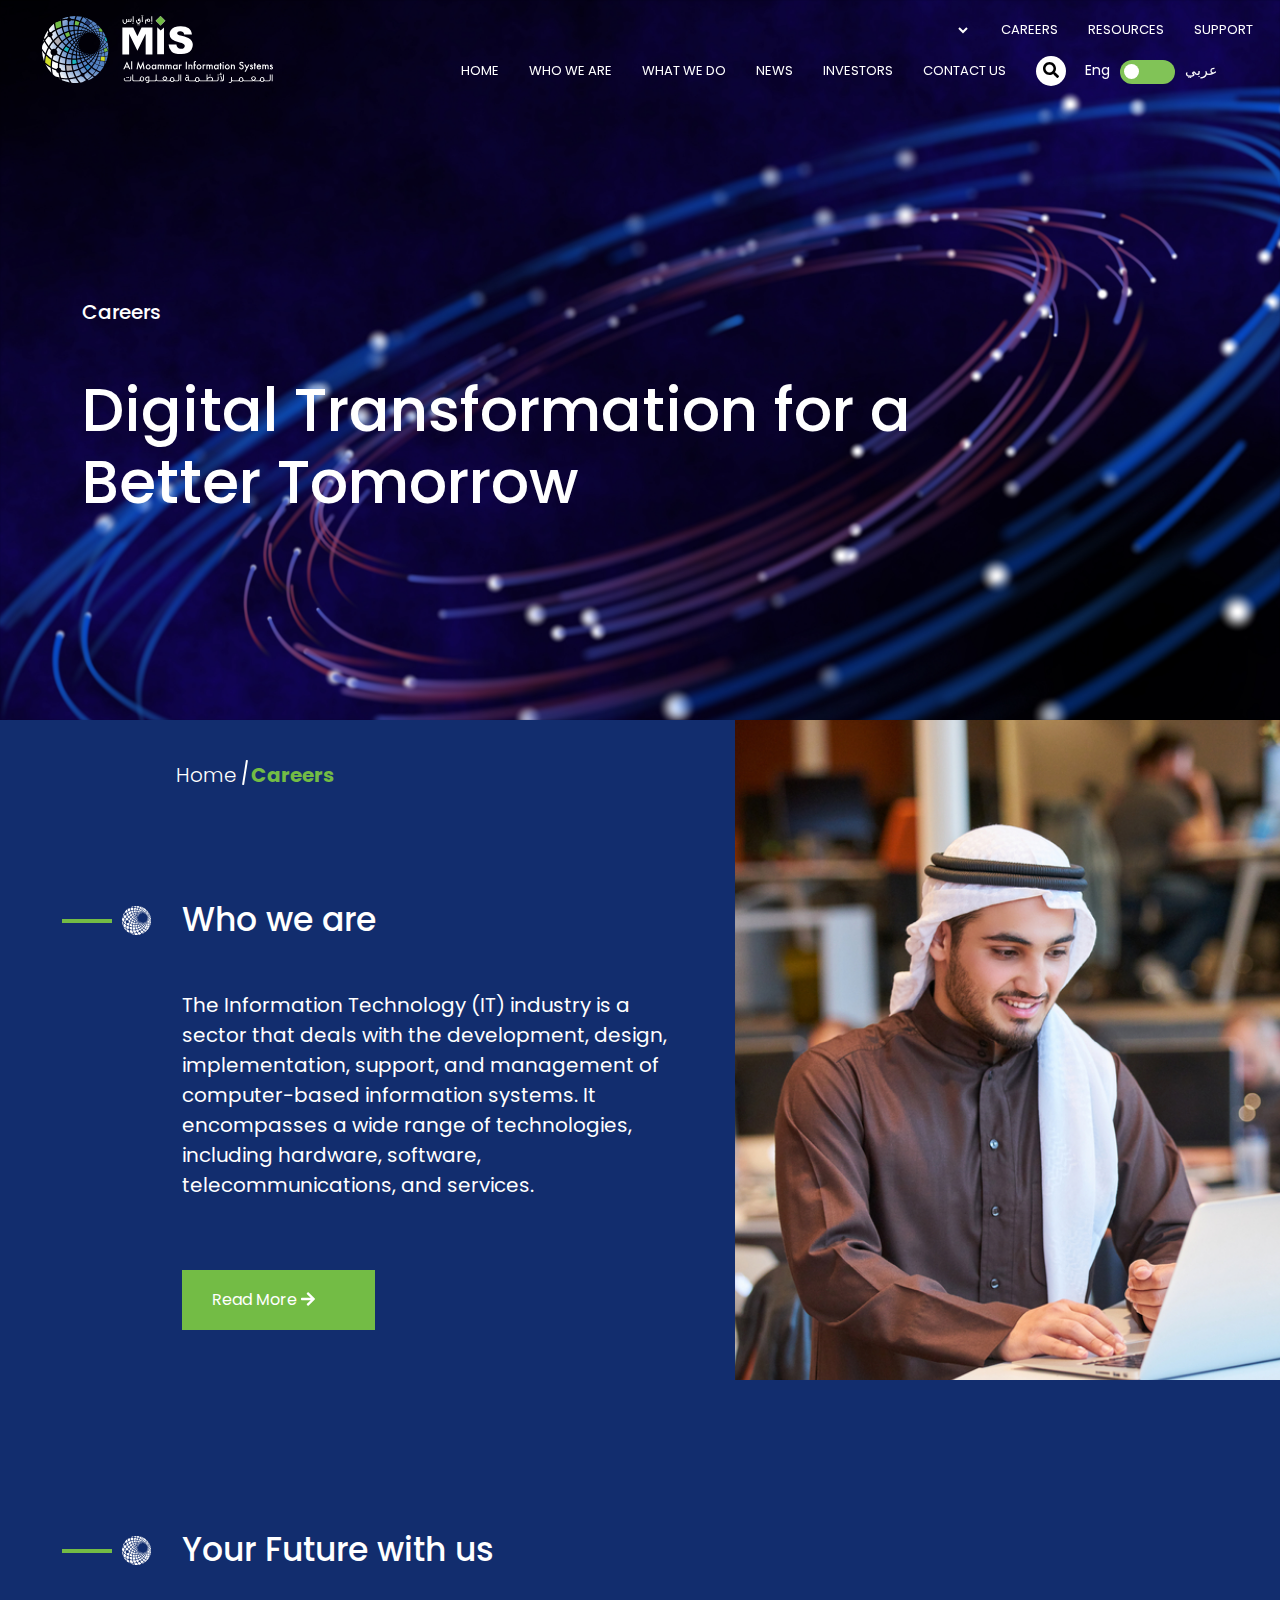
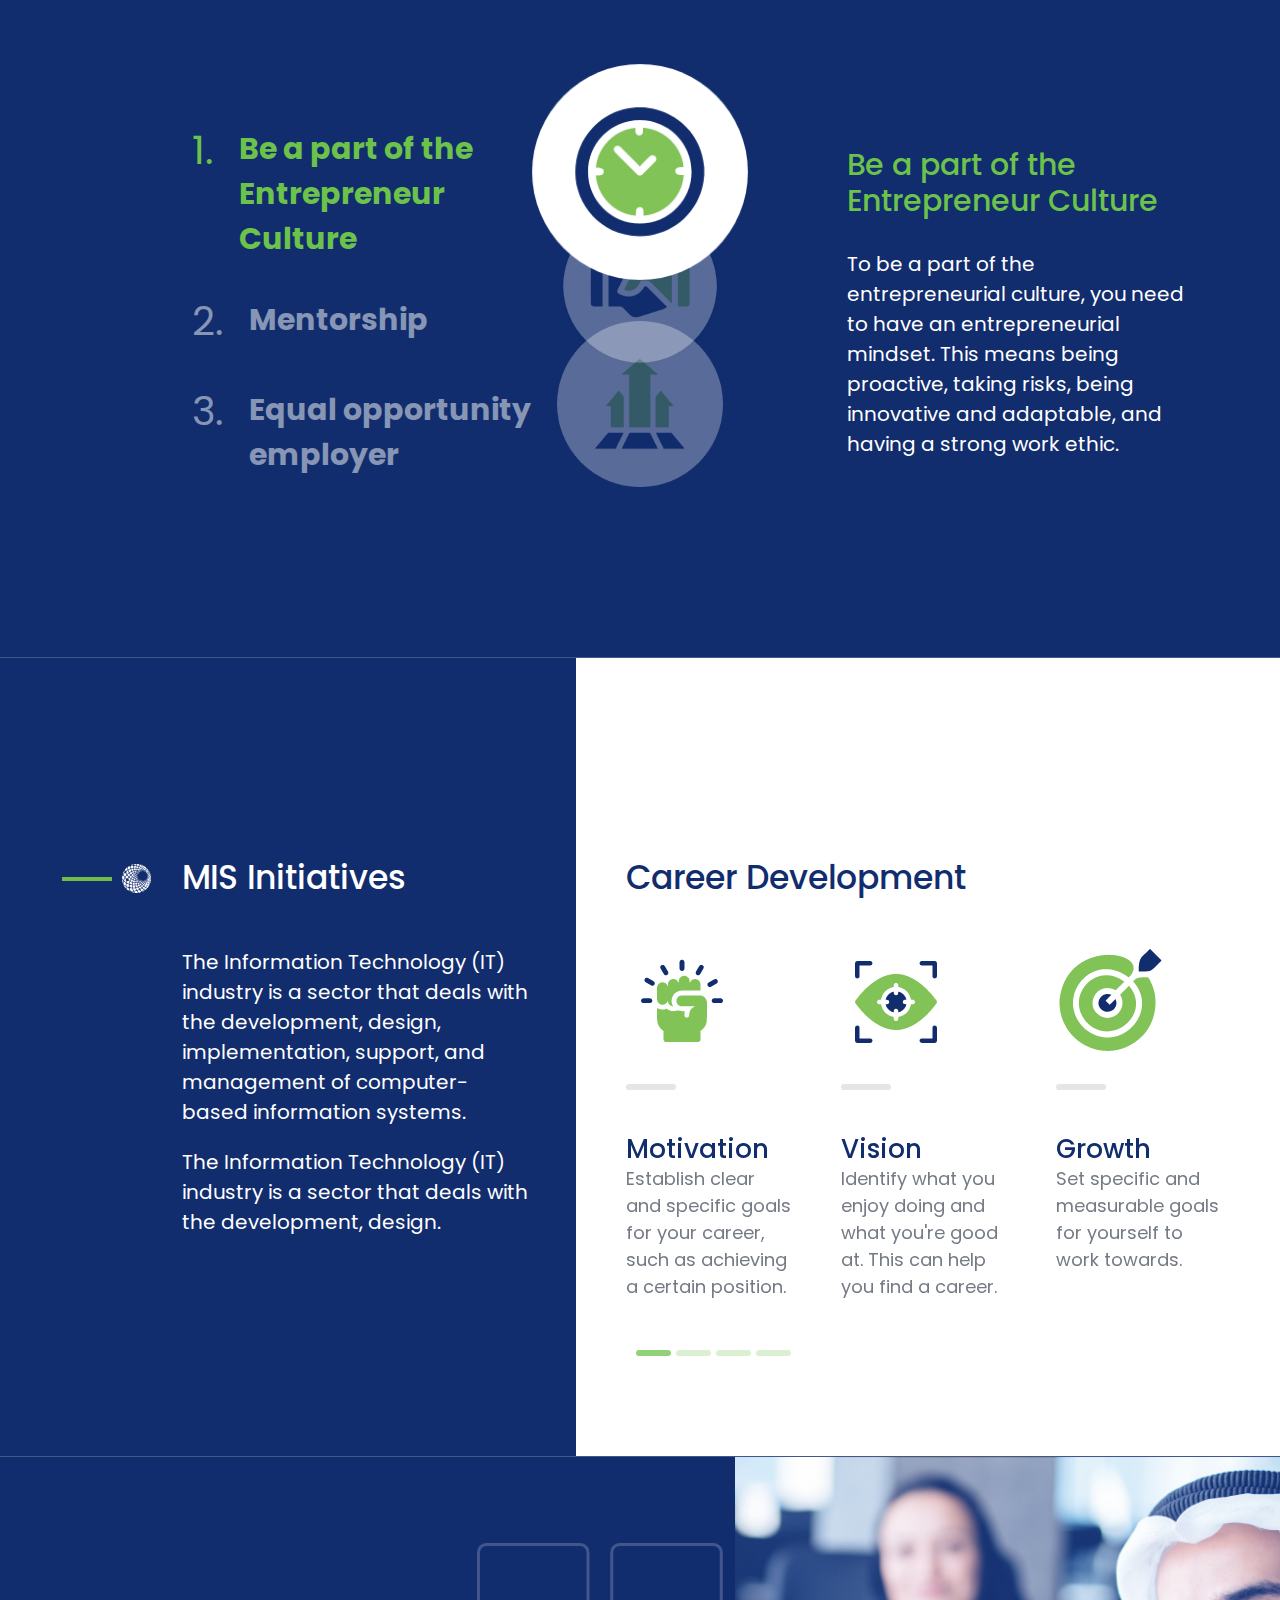
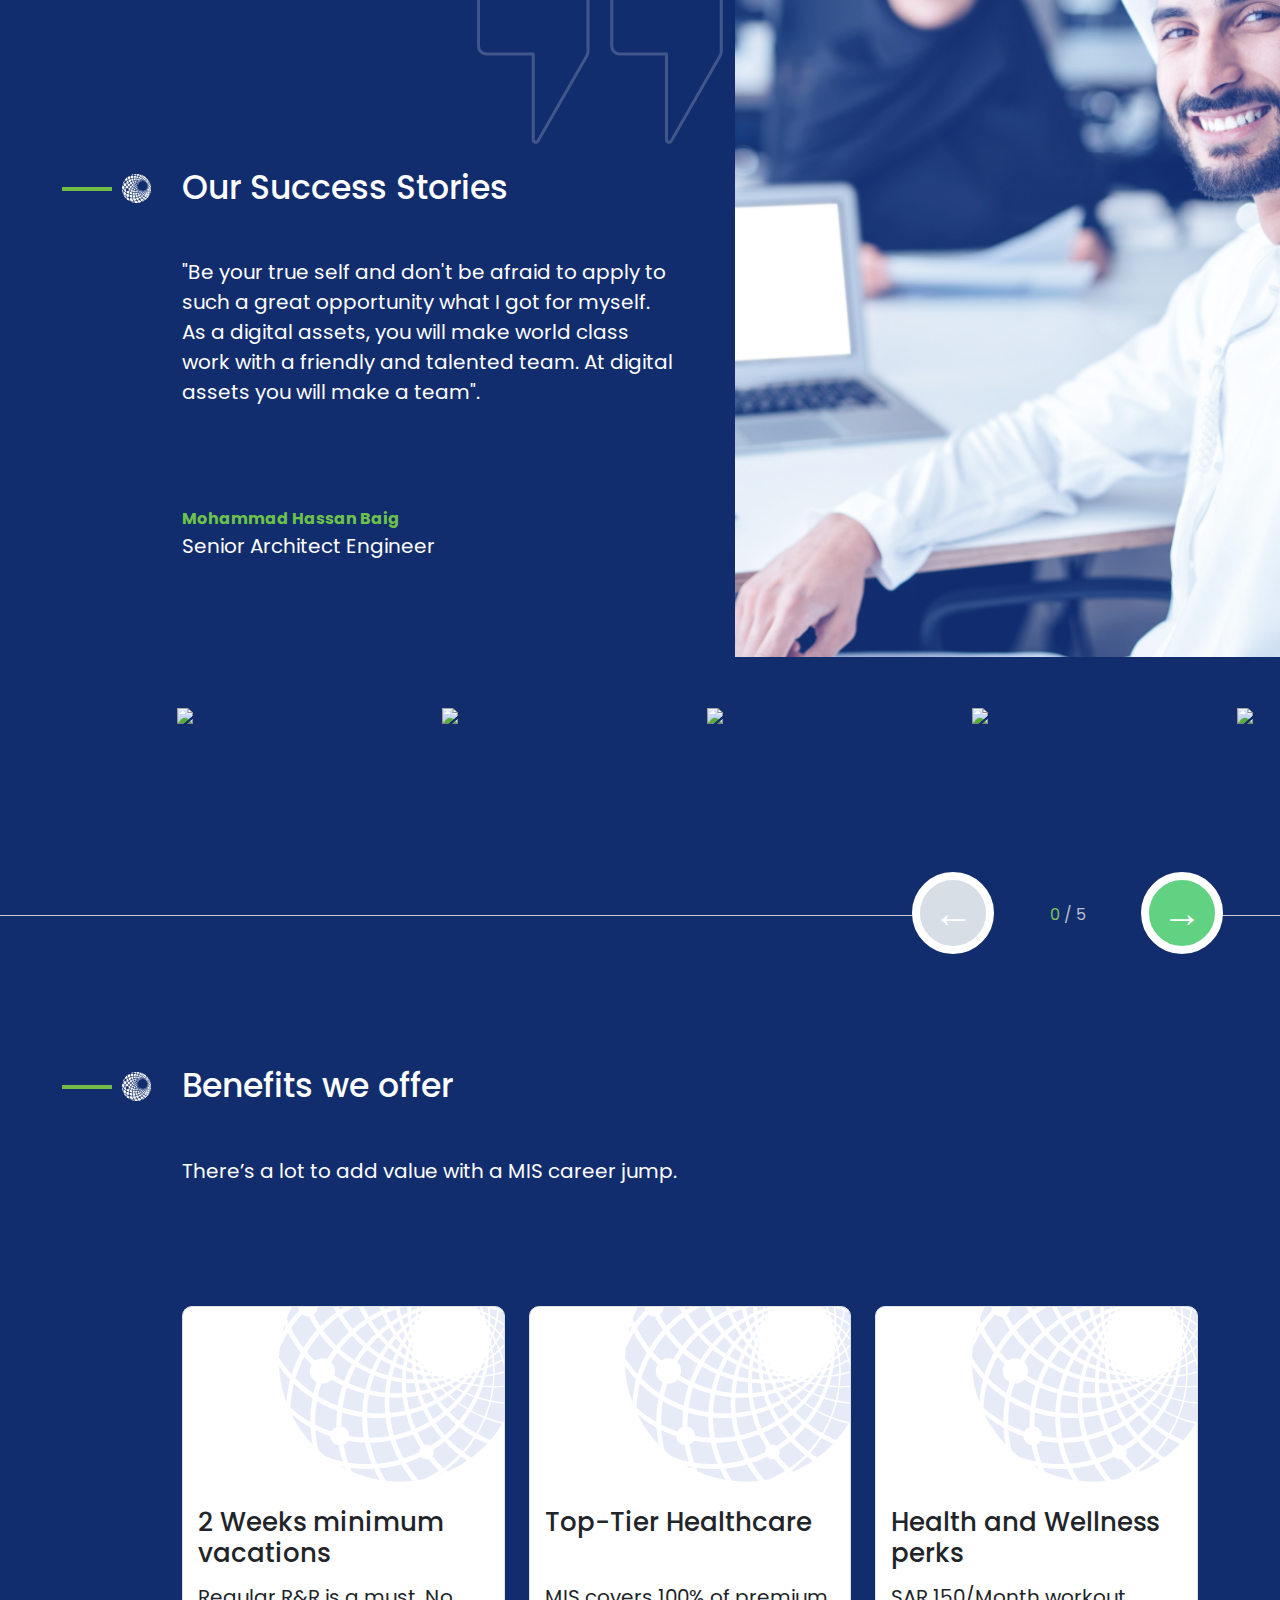
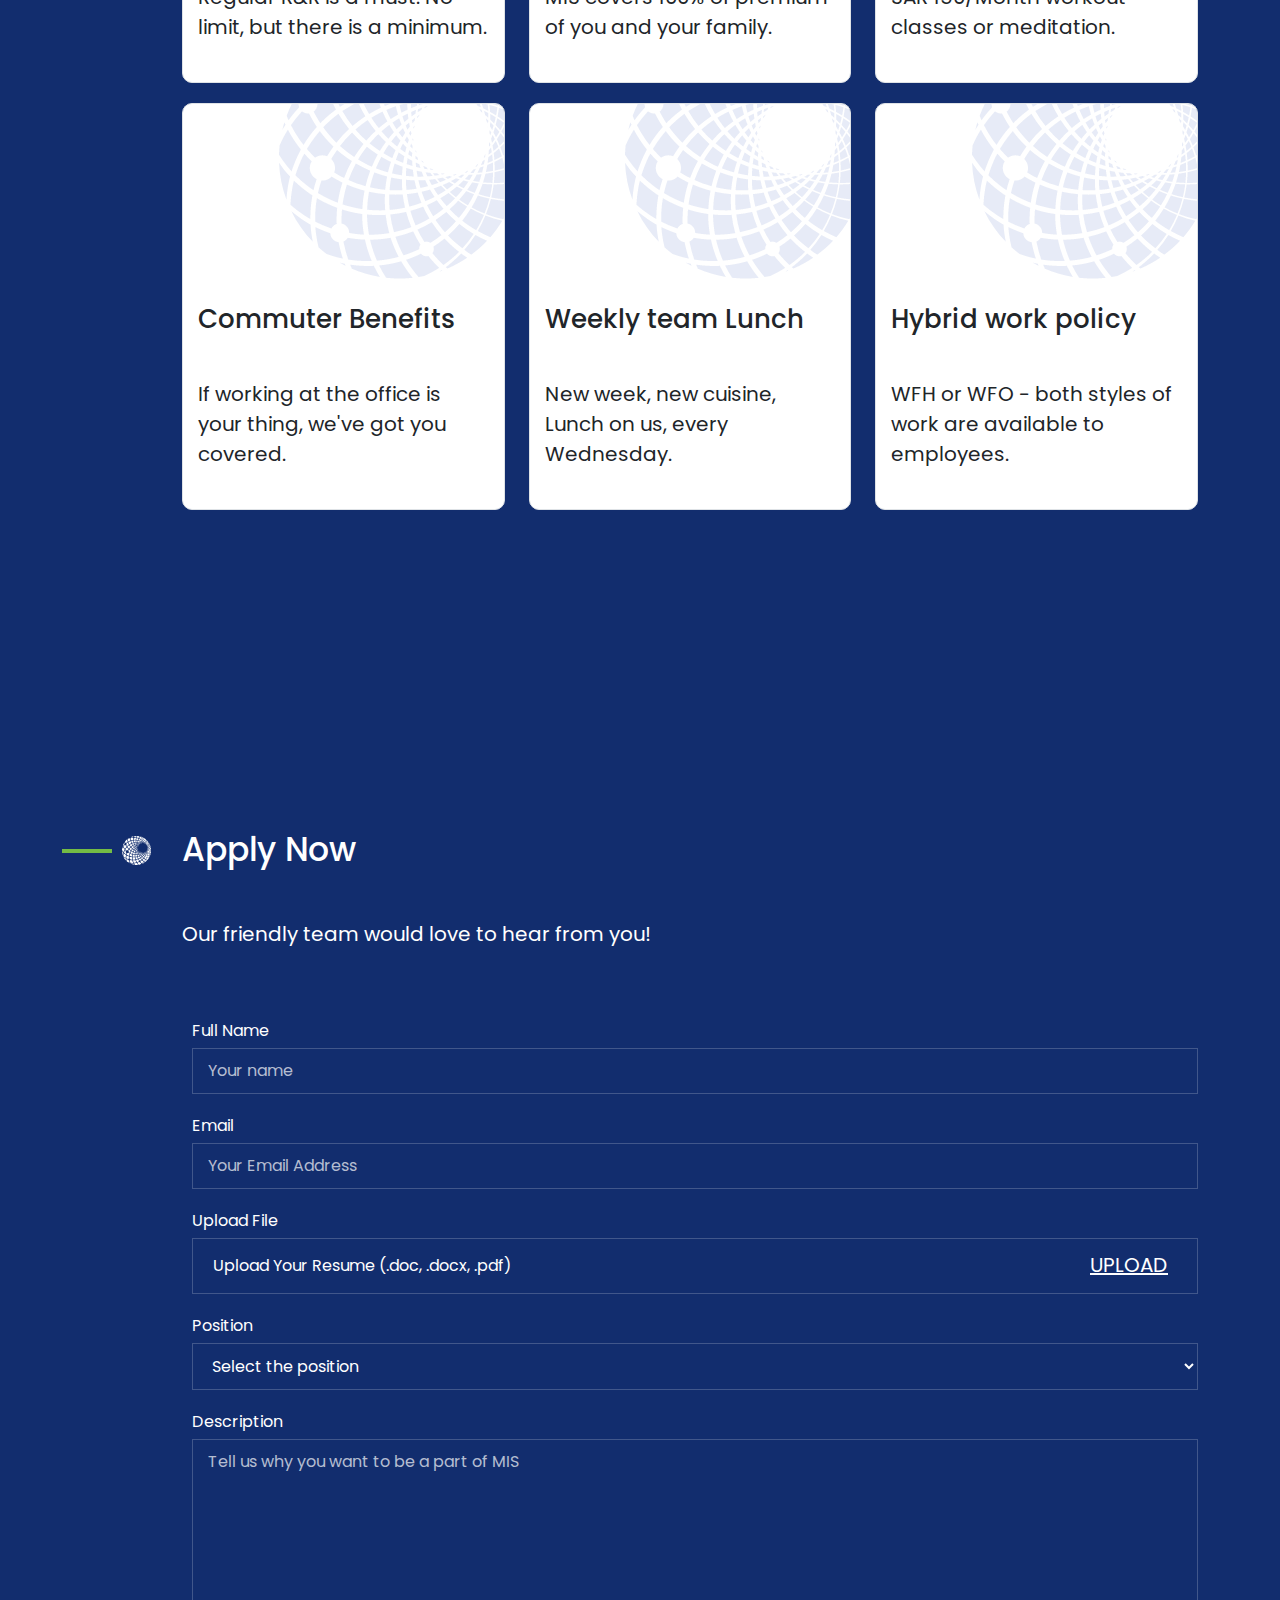
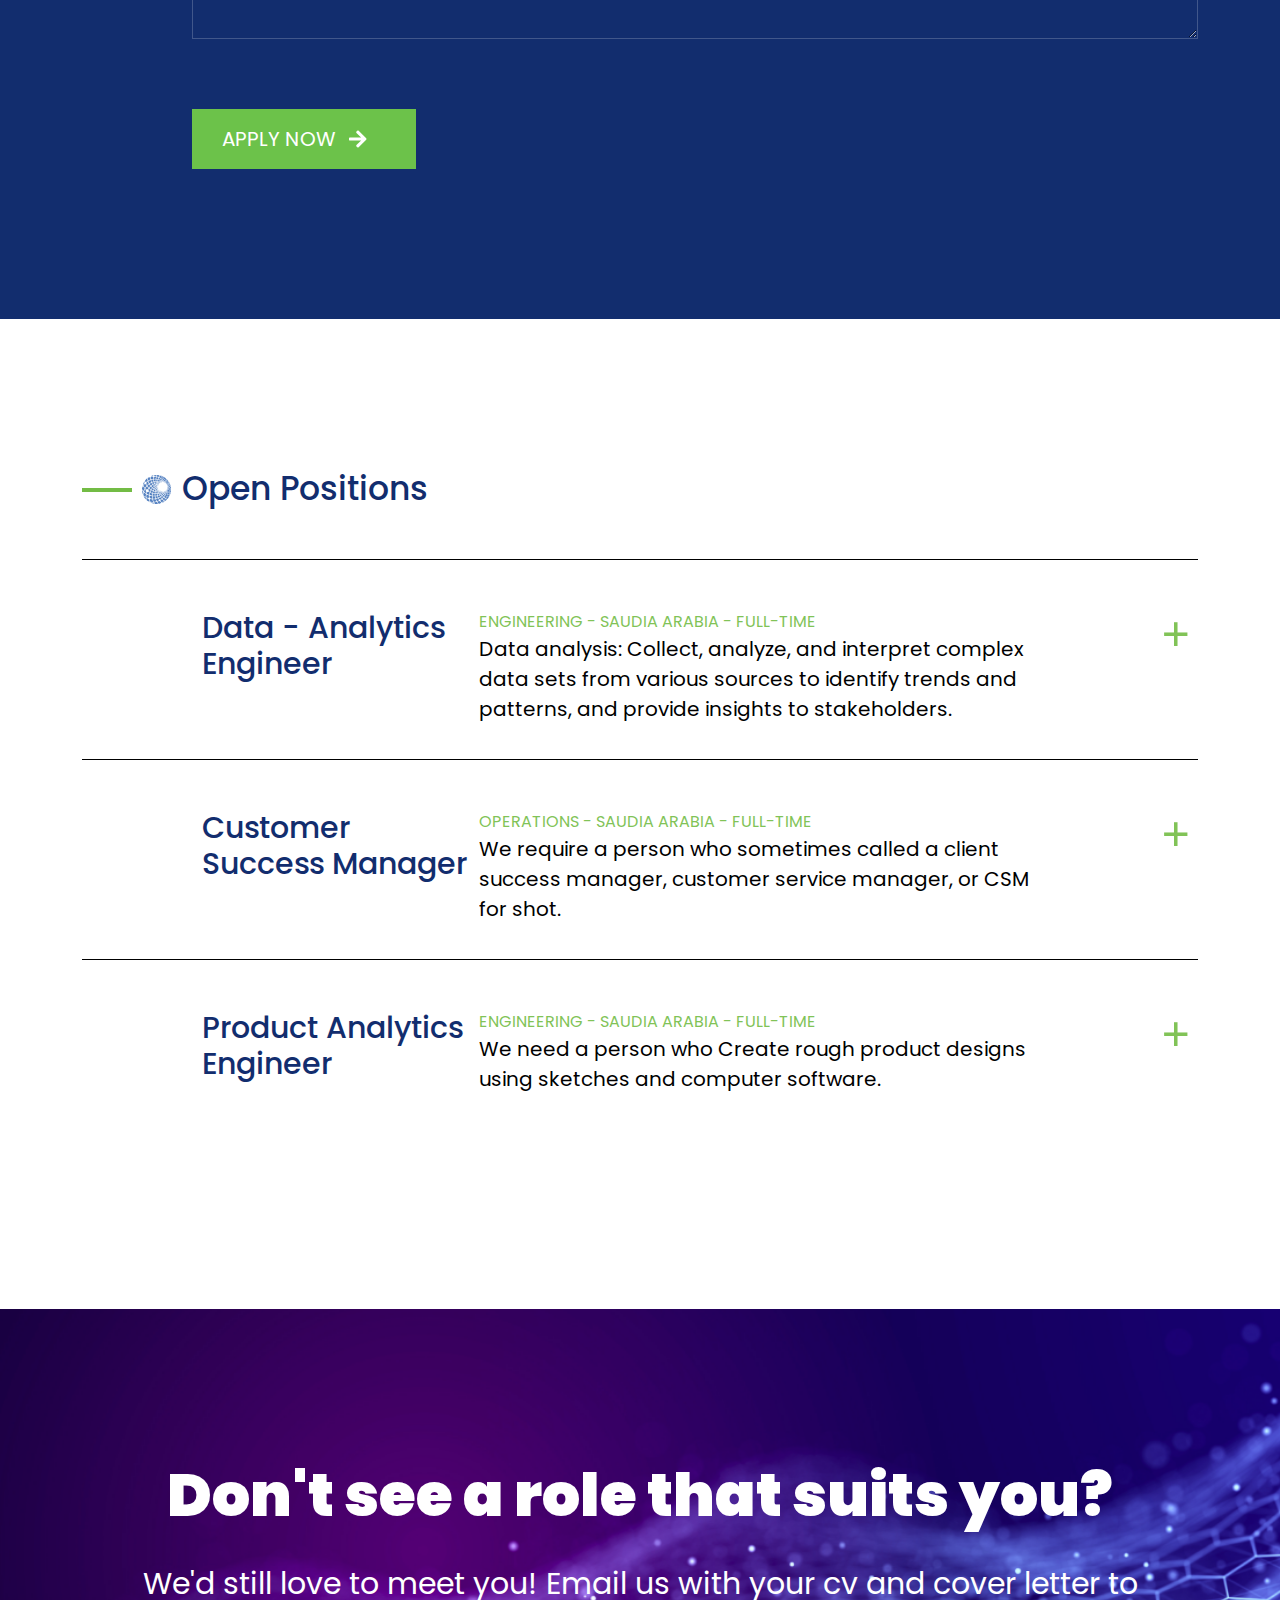
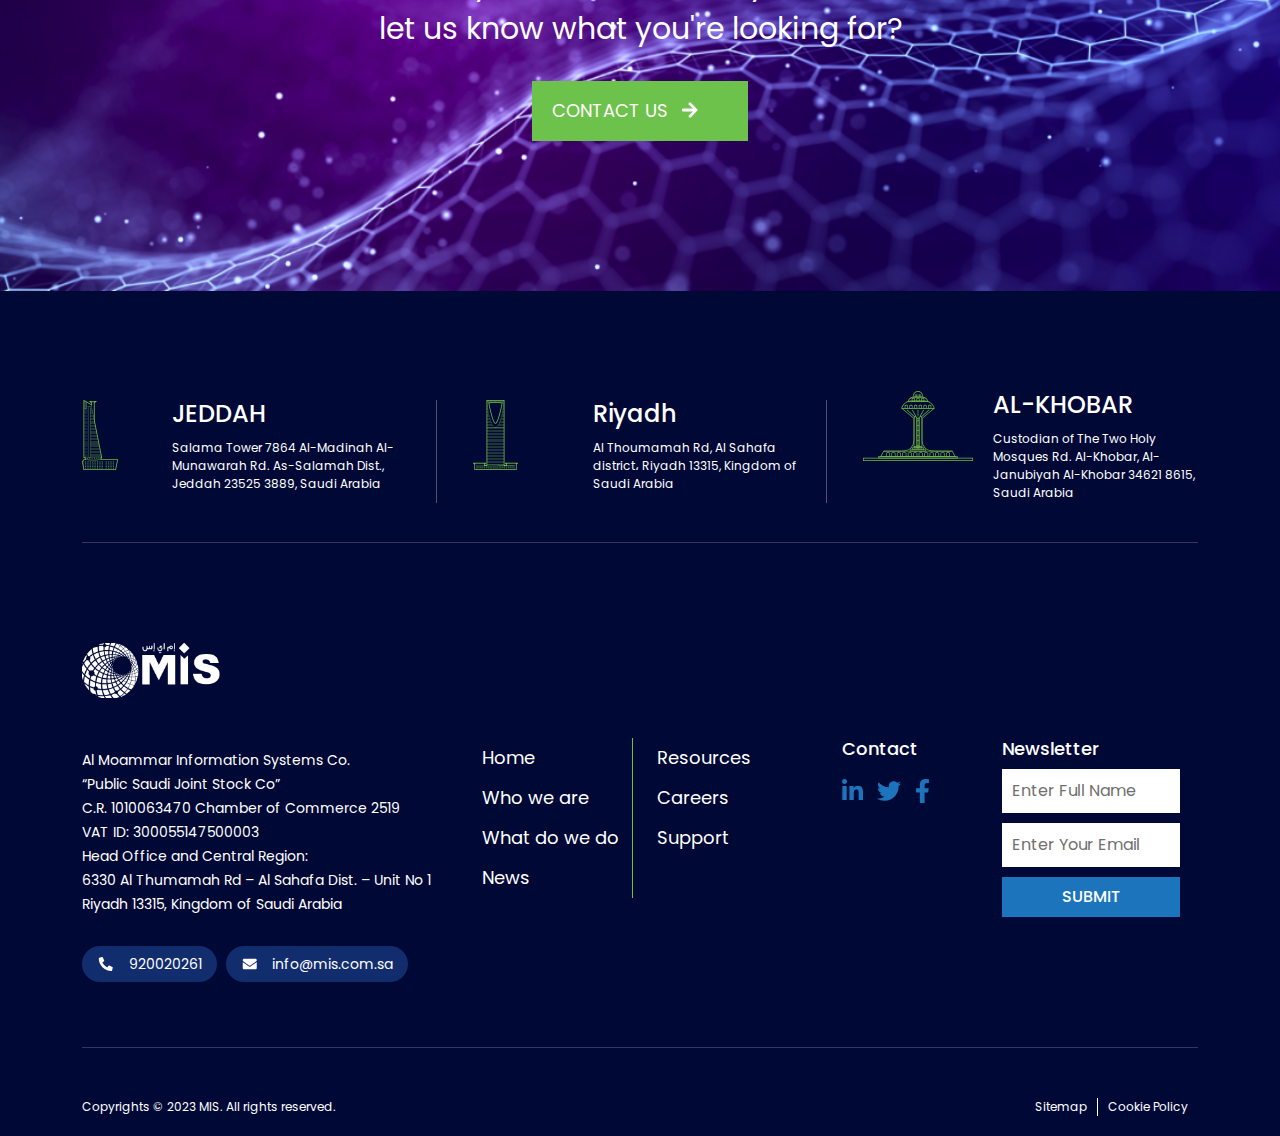
==== commit 601fb24a: "Careers page file button fixed, Solutions page top solutions responsive alignment fixed" ====
--- a/careers.html
+++ b/careers.html
@@ -497,9 +497,11 @@
                   <div class="col-xxl-12">
                     <label for="">Upload File</label>
                     <!-- <input type="file" placeholder="Your Email Address"> -->
-                    <input class="labelCustom" type="file" id="real-file" hidden="hidden" />
-                    <button type="button" id="custom-button">Upload</button>
-                    <span id="custom-text">Upload Your Resume (.doc, .docx, .pdf) </span>
+                    <div class="uploadfile-wrapper">
+                      <input class="labelCustom" type="file" id="real-file" hidden="hidden" />
+                      <button type="button" id="custom-button">Upload</button>
+                      <span id="custom-text">Upload Your Resume (.doc, .docx, .pdf) </span>
+                    </div>
                   </div>
                   <div class="col-xxl-12">
                     <label for="">Position</label>
--- a/assets/css/style.css
+++ b/assets/css/style.css
@@ -5661,12 +5661,12 @@
 }
 @media (max-width: 768px) {
   .top__section::after {
-    top: 41%;
+    top: 52%;
   }
 }
 @media (max-width: 767px) {
   .top__section::after {
-    top: 54%;
+    top: 51%;
   }
 }
 .top__section .nav {
@@ -5891,14 +5891,6 @@
   }
 }
 @media screen and (max-width: 840.99px) {
-  .top__section::before {
-    width: 100%;
-    height: 57%;
-    top: auto;
-    left: 0;
-    right: 0;
-    bottom: -160px;
-  }
   .top__section .nav {
     width: 100%;
     margin: 0;
@@ -5919,7 +5911,7 @@
     font-size: 24px;
   }
   .top__section::before {
-    height: 67%;
+    height: 46%;
   }
   .top__section .nav {
     width: 100%;
@@ -5931,7 +5923,7 @@
 }
 @media screen and (max-width: 767px) {
   .top__section::before {
-    height: 54%;
+    height: 47%;
   }
 }
 @media screen and (max-width: 620.99px) {
@@ -5978,12 +5970,7 @@
     height: auto;
   }
   .top__section::before {
-    height: 42%;
-    width: 100%;
-    top: auto;
-    right: 0;
-    left: 0;
-    bottom: 0;
+    height: 44%;
   }
   .top__section::after {
     display: none;
@@ -5996,27 +5983,30 @@
     height: auto;
   }
 }
+@media screen and (max-width: 575px) {
+  .top__section {
+    height: auto;
+  }
+  .top__section::before {
+    height: 50%;
+  }
+}
+@media screen and (max-width: 563px) {
+  .top__section::before {
+    height: 44%;
+  }
+}
 @media screen and (max-width: 480.99px) {
   .our__solutionCLient {
     padding: 80px 0 !important;
   }
   .top__section::before {
-    height: 47%;
-    width: 100%;
-    top: auto;
-    right: 0;
-    left: 0;
-    bottom: 0;
+    height: 49%;
   }
 }
 @media screen and (max-width: 383px) {
   .top__section::before {
-    height: 39%;
-    width: 100%;
-    top: auto;
-    right: 0;
-    left: 0;
-    bottom: 0;
+    height: 41%;
   }
 }
 .herobanner {
@@ -6606,12 +6596,12 @@
 }
 @media (max-width: 992px) {
   .services-wrapper {
-    min-height: 1800px;
+    min-height: 1350px;
   }
 }
 @media (max-width: 768px) {
   .services-wrapper {
-    min-height: 1680px;
+    min-height: 1400px;
   }
 }
 @media (max-width: 575px) {
@@ -8603,20 +8593,31 @@
   right: 20px;
   transition: all 0.5s linear;
 }
+.applyform-conatiner .uploadfile-wrapper {
+  position: relative;
+  margin-bottom: 20px;
+}
 .applyform-conatiner button#custom-button {
-  background: #6CC24A;
+  background: transparent; /* $seminar-green-color */
   padding: 0 30px;
   color: #fff;
-  line-height: 60px;
+  line-height: 25px;
   text-transform: uppercase;
   font-size: 20px;
-  position: relative;
-  margin: 10px 0 20px;
+  position: absolute;
+  top: 0;
+  right: 0;
+  margin: 15px 0;
+  text-decoration: underline;
+}
+.applyform-conatiner button#custom-button:hover {
+  color: #6CC24A;
 }
 .applyform-conatiner #custom-text {
-  display: inline-block;
-  padding: 5px 0 20px 20px;
+  display: block;
+  padding: 15px 0 15px 20px;
   color: #fff;
+  border: 1px solid rgba(255, 255, 255, 0.2);
 }
 
 .cvsupport {
--- a/scss/style.css
+++ b/scss/style.css
@@ -5661,12 +5661,12 @@
 }
 @media (max-width: 768px) {
   .top__section::after {
-    top: 41%;
+    top: 52%;
   }
 }
 @media (max-width: 767px) {
   .top__section::after {
-    top: 54%;
+    top: 51%;
   }
 }
 .top__section .nav {
@@ -5891,14 +5891,6 @@
   }
 }
 @media screen and (max-width: 840.99px) {
-  .top__section::before {
-    width: 100%;
-    height: 57%;
-    top: auto;
-    left: 0;
-    right: 0;
-    bottom: -160px;
-  }
   .top__section .nav {
     width: 100%;
     margin: 0;
@@ -5919,7 +5911,7 @@
     font-size: 24px;
   }
   .top__section::before {
-    height: 67%;
+    height: 46%;
   }
   .top__section .nav {
     width: 100%;
@@ -5931,7 +5923,7 @@
 }
 @media screen and (max-width: 767px) {
   .top__section::before {
-    height: 54%;
+    height: 47%;
   }
 }
 @media screen and (max-width: 620.99px) {
@@ -5978,12 +5970,7 @@
     height: auto;
   }
   .top__section::before {
-    height: 42%;
-    width: 100%;
-    top: auto;
-    right: 0;
-    left: 0;
-    bottom: 0;
+    height: 44%;
   }
   .top__section::after {
     display: none;
@@ -5996,27 +5983,30 @@
     height: auto;
   }
 }
+@media screen and (max-width: 575px) {
+  .top__section {
+    height: auto;
+  }
+  .top__section::before {
+    height: 50%;
+  }
+}
+@media screen and (max-width: 563px) {
+  .top__section::before {
+    height: 44%;
+  }
+}
 @media screen and (max-width: 480.99px) {
   .our__solutionCLient {
     padding: 80px 0 !important;
   }
   .top__section::before {
-    height: 47%;
-    width: 100%;
-    top: auto;
-    right: 0;
-    left: 0;
-    bottom: 0;
+    height: 49%;
   }
 }
 @media screen and (max-width: 383px) {
   .top__section::before {
-    height: 39%;
-    width: 100%;
-    top: auto;
-    right: 0;
-    left: 0;
-    bottom: 0;
+    height: 41%;
   }
 }
 .herobanner {
@@ -6606,12 +6596,12 @@
 }
 @media (max-width: 992px) {
   .services-wrapper {
-    min-height: 1800px;
+    min-height: 1350px;
   }
 }
 @media (max-width: 768px) {
   .services-wrapper {
-    min-height: 1680px;
+    min-height: 1400px;
   }
 }
 @media (max-width: 575px) {
@@ -8603,20 +8593,31 @@
   right: 20px;
   transition: all 0.5s linear;
 }
+.applyform-conatiner .uploadfile-wrapper {
+  position: relative;
+  margin-bottom: 20px;
+}
 .applyform-conatiner button#custom-button {
-  background: #6CC24A;
+  background: transparent; /* $seminar-green-color */
   padding: 0 30px;
   color: #fff;
-  line-height: 60px;
+  line-height: 25px;
   text-transform: uppercase;
   font-size: 20px;
-  position: relative;
-  margin: 10px 0 20px;
+  position: absolute;
+  top: 0;
+  right: 0;
+  margin: 15px 0;
+  text-decoration: underline;
+}
+.applyform-conatiner button#custom-button:hover {
+  color: #6CC24A;
 }
 .applyform-conatiner #custom-text {
-  display: inline-block;
-  padding: 5px 0 20px 20px;
+  display: block;
+  padding: 15px 0 15px 20px;
   color: #fff;
+  border: 1px solid rgba(255, 255, 255, 0.2);
 }
 
 .cvsupport {
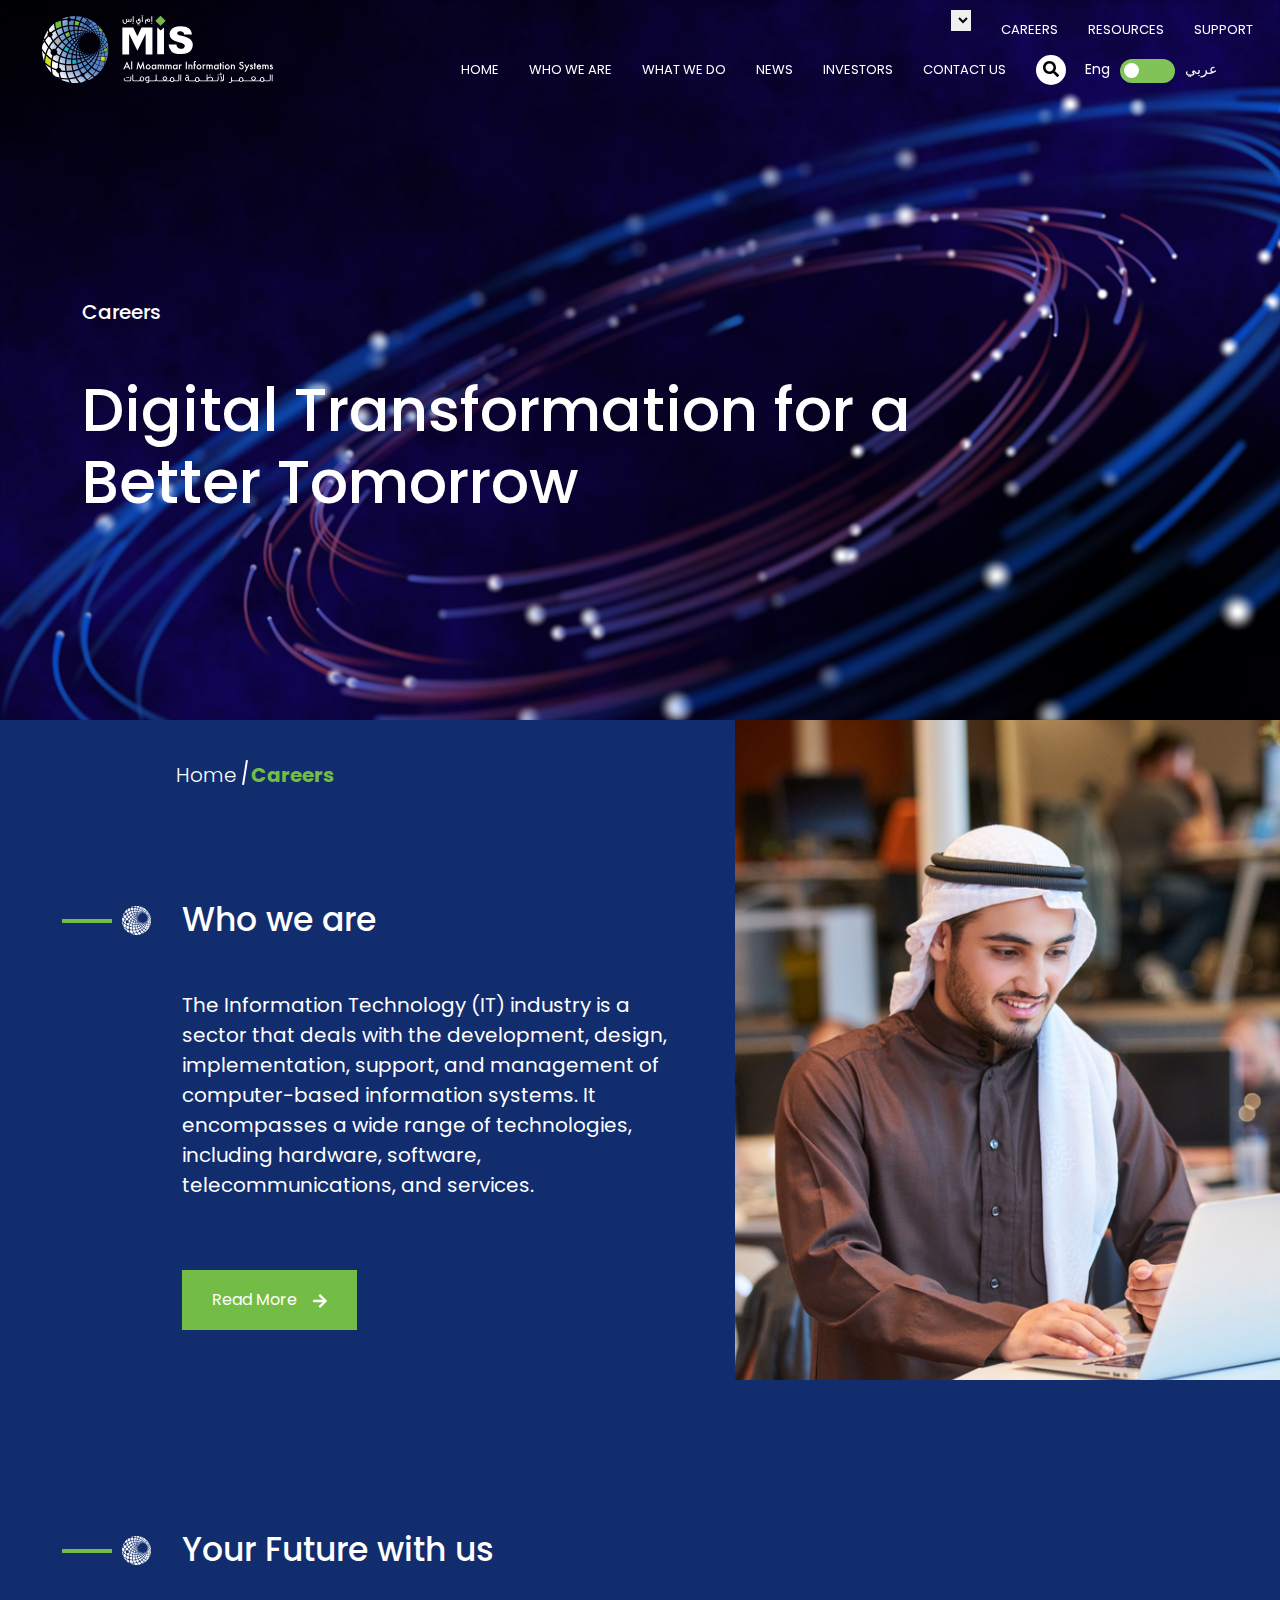
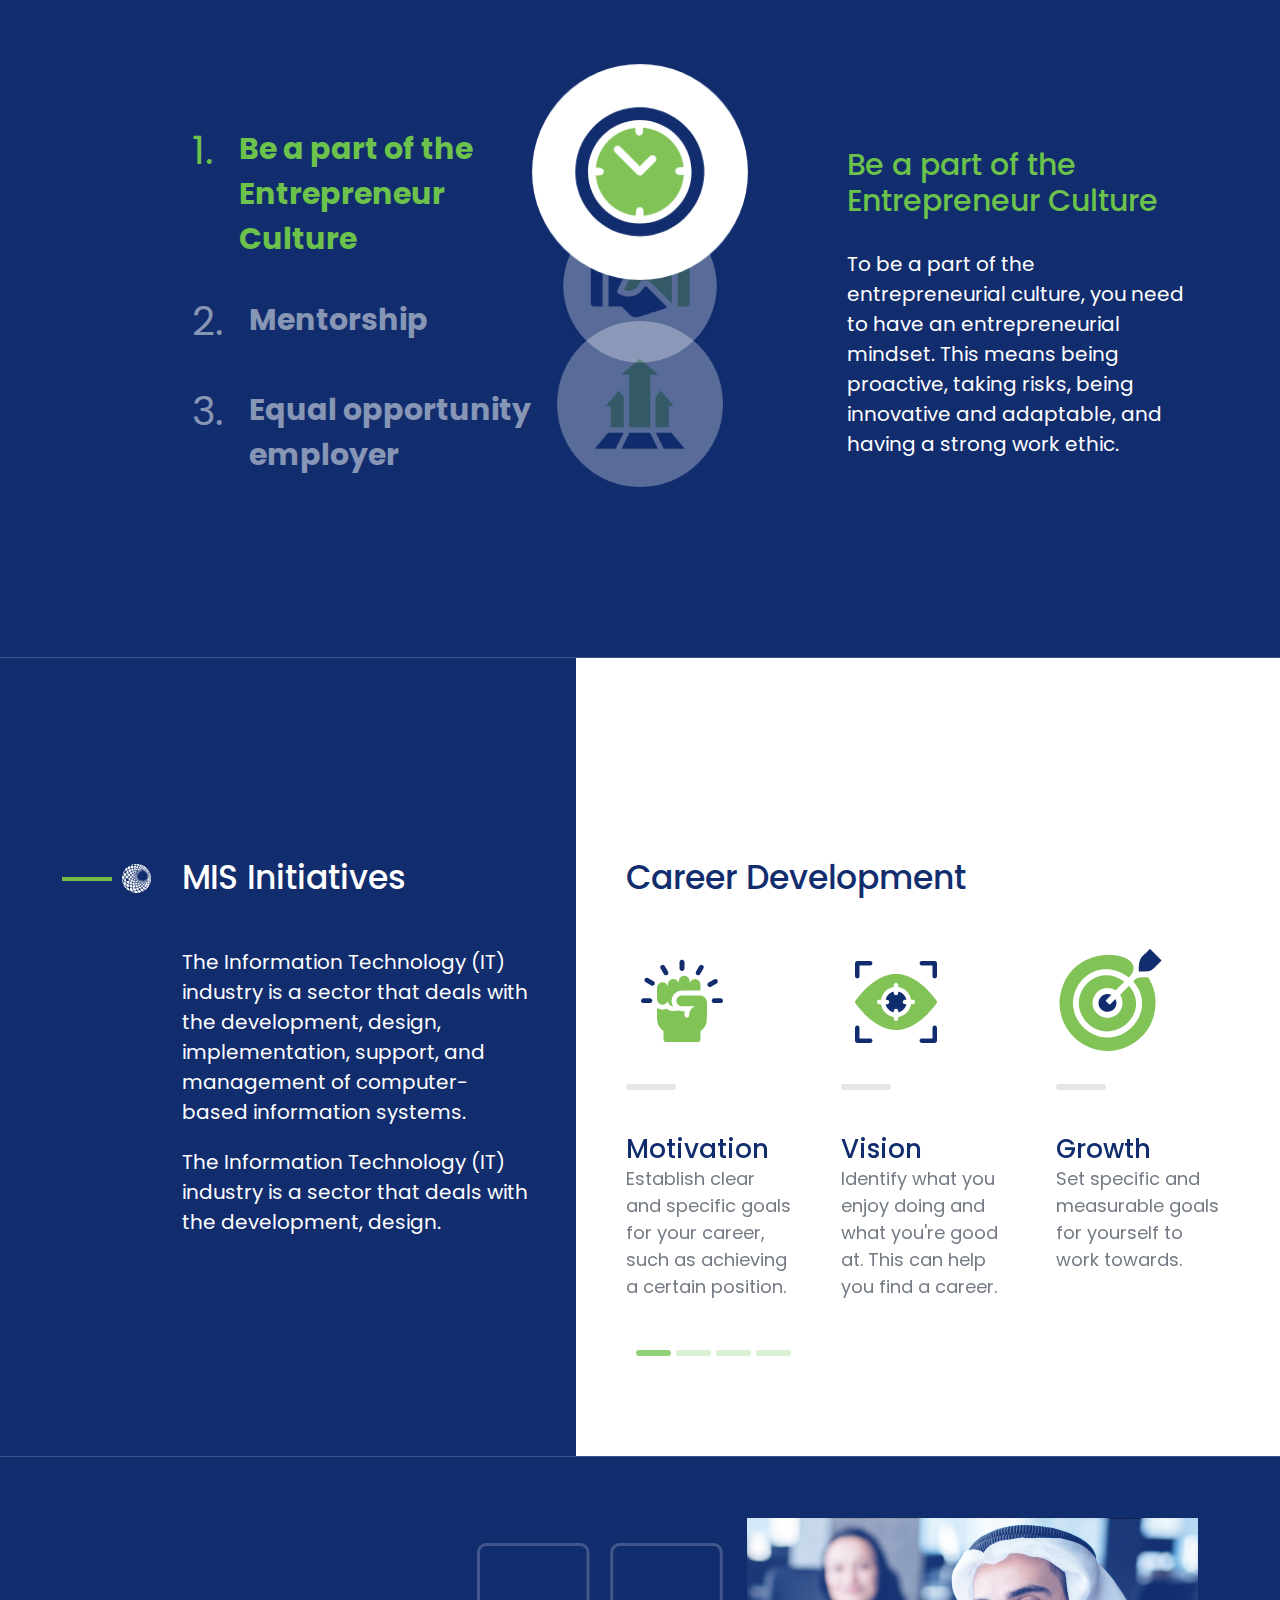
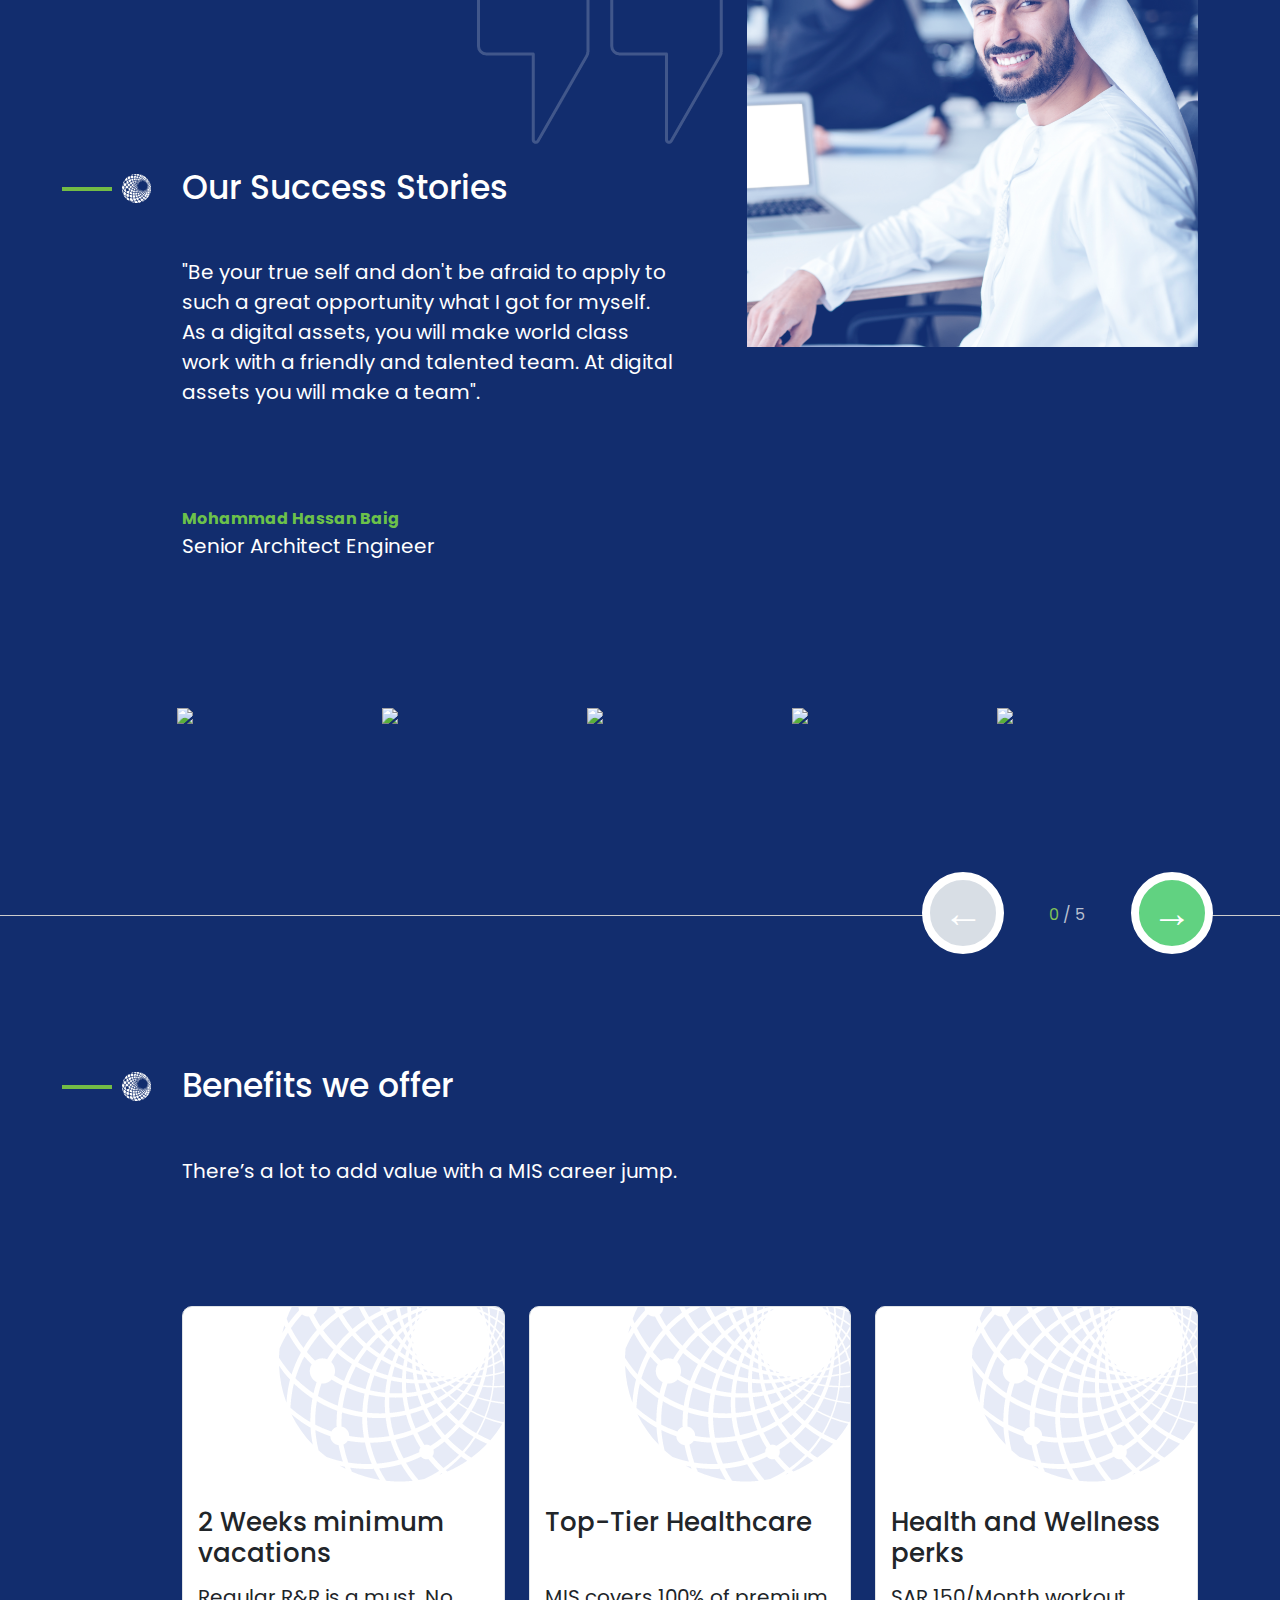
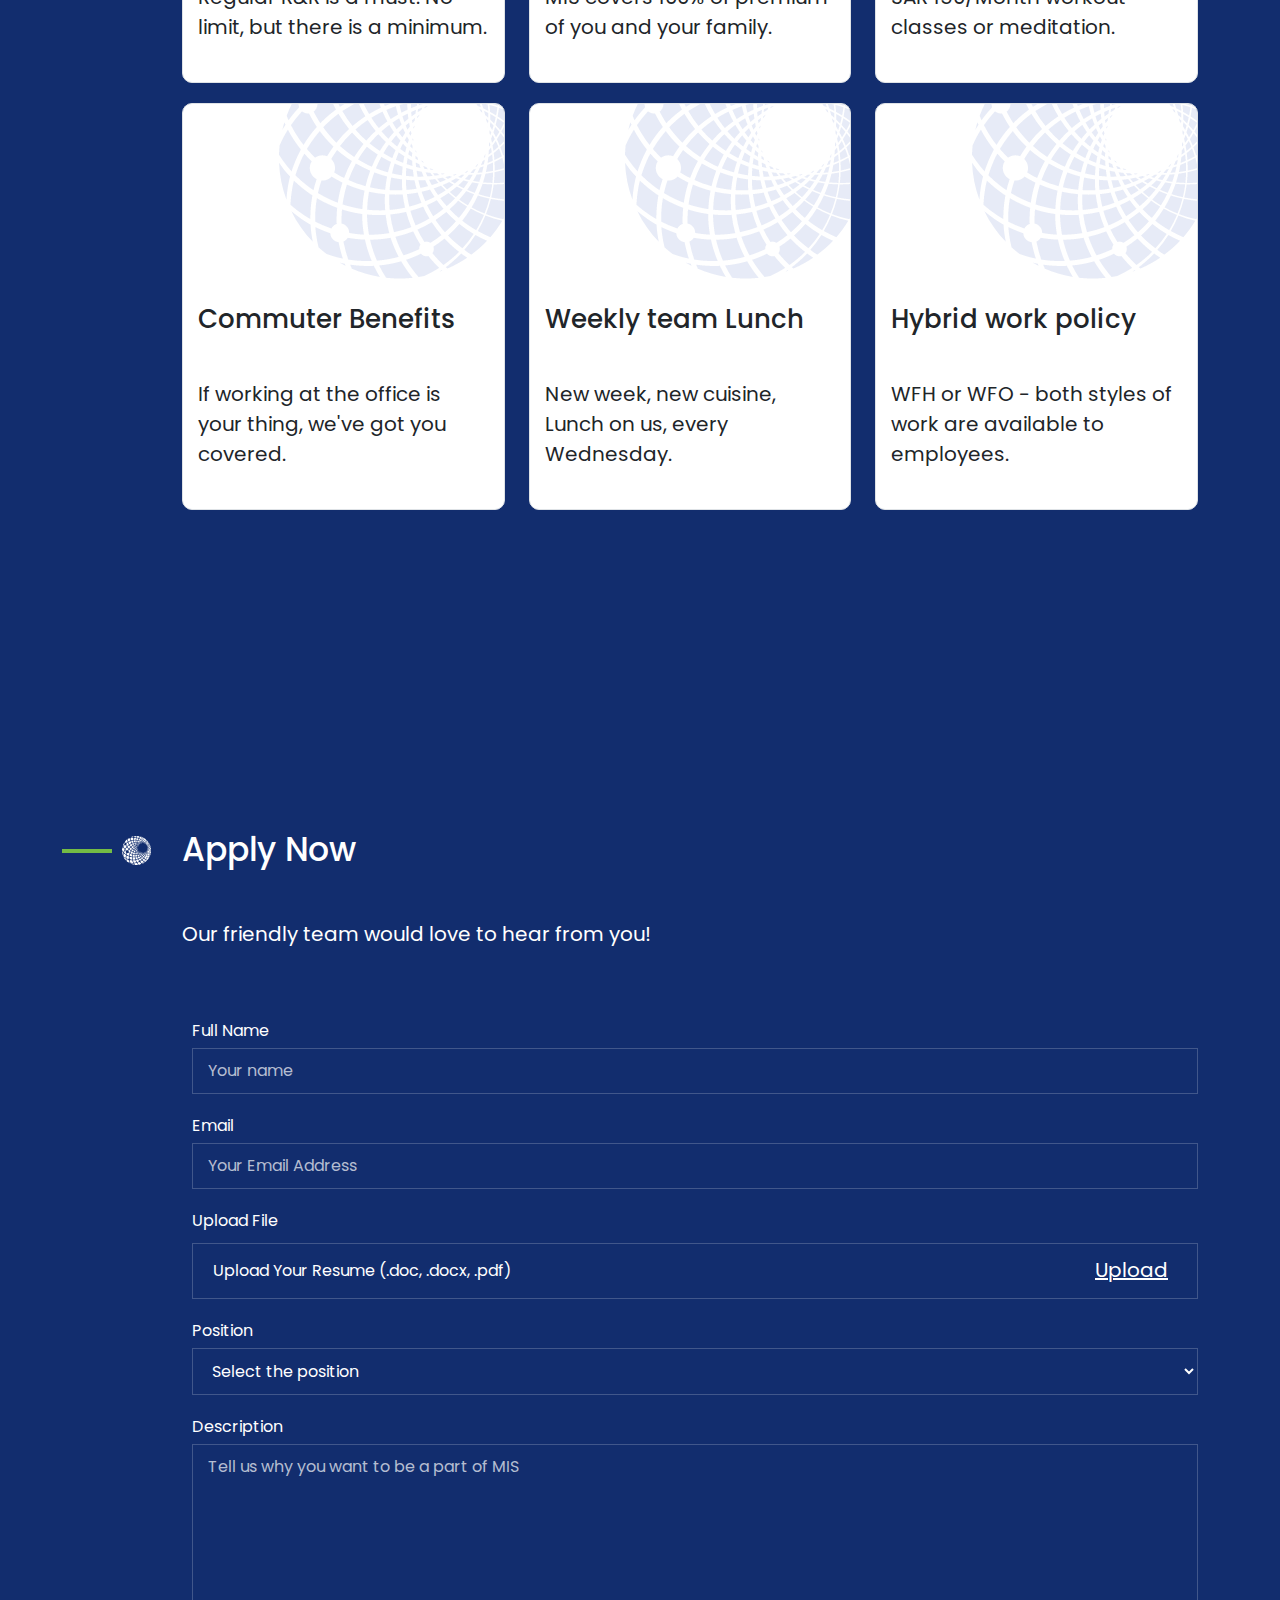
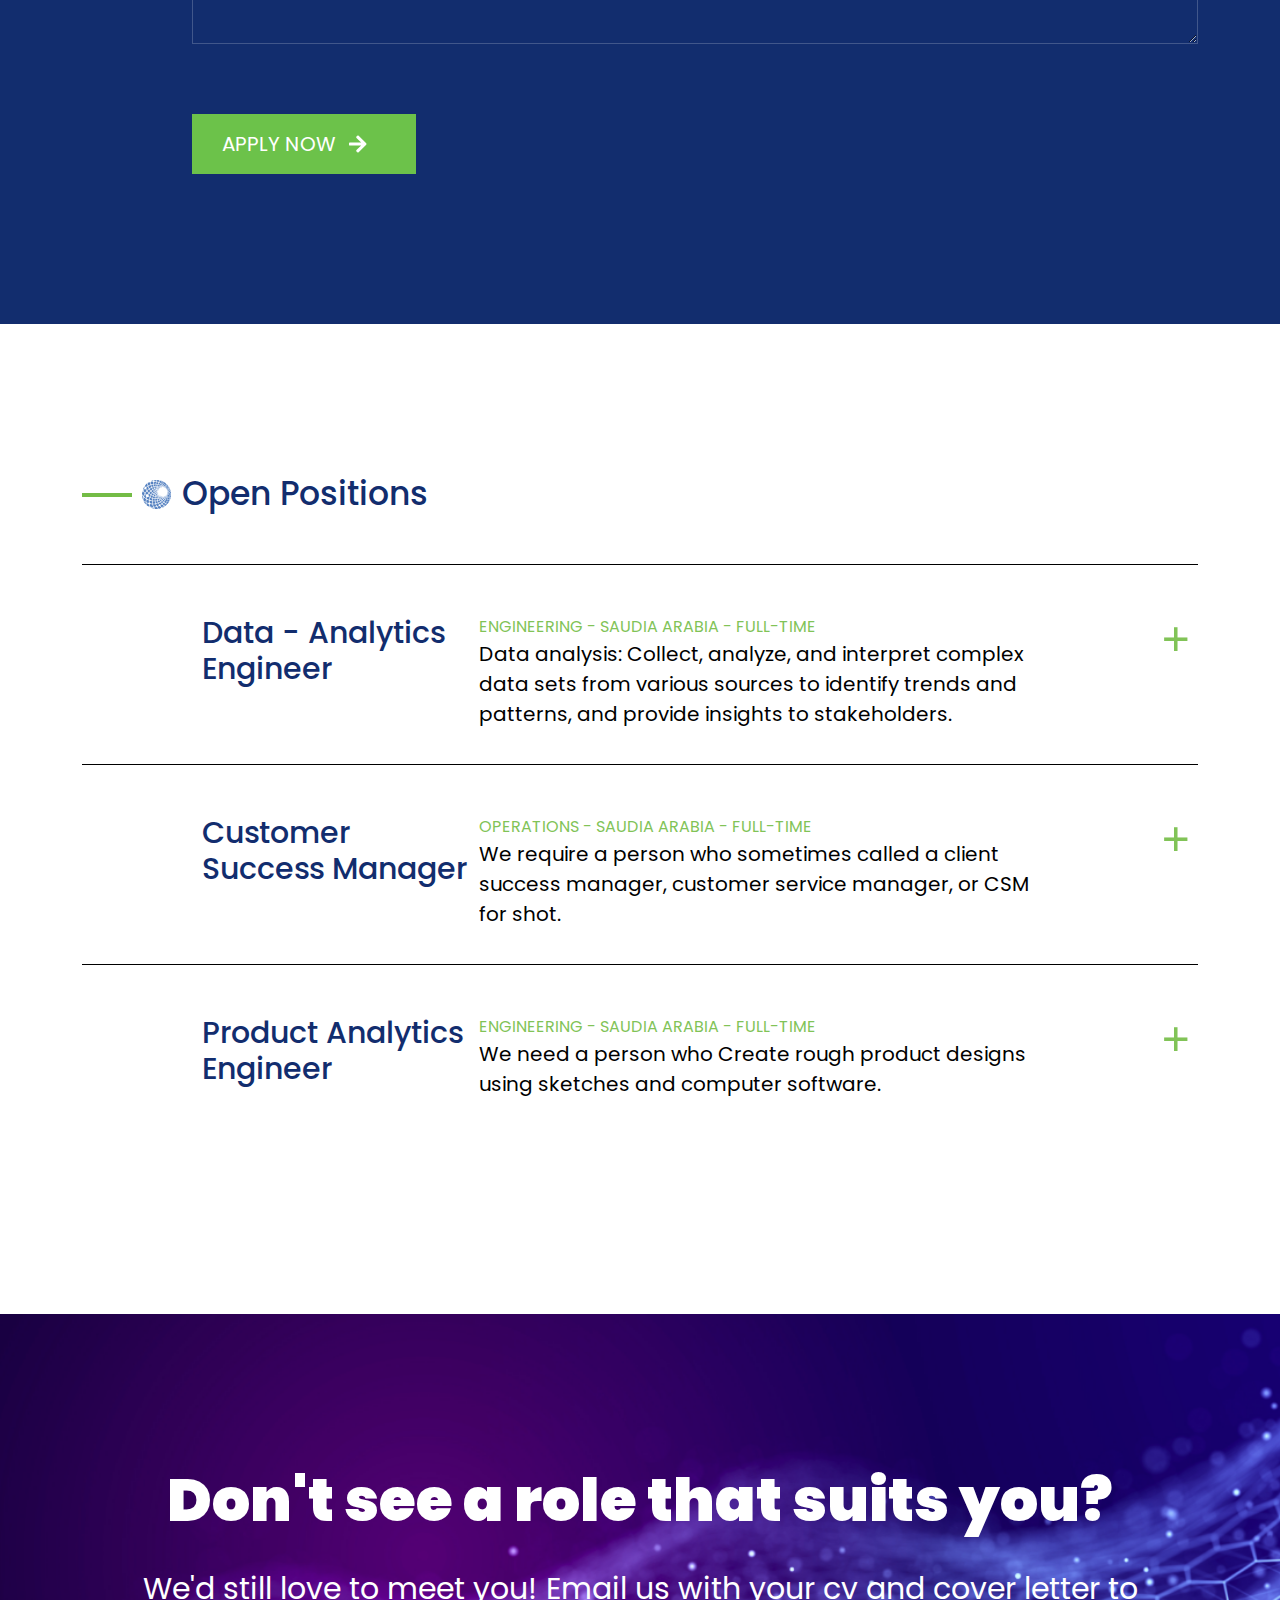
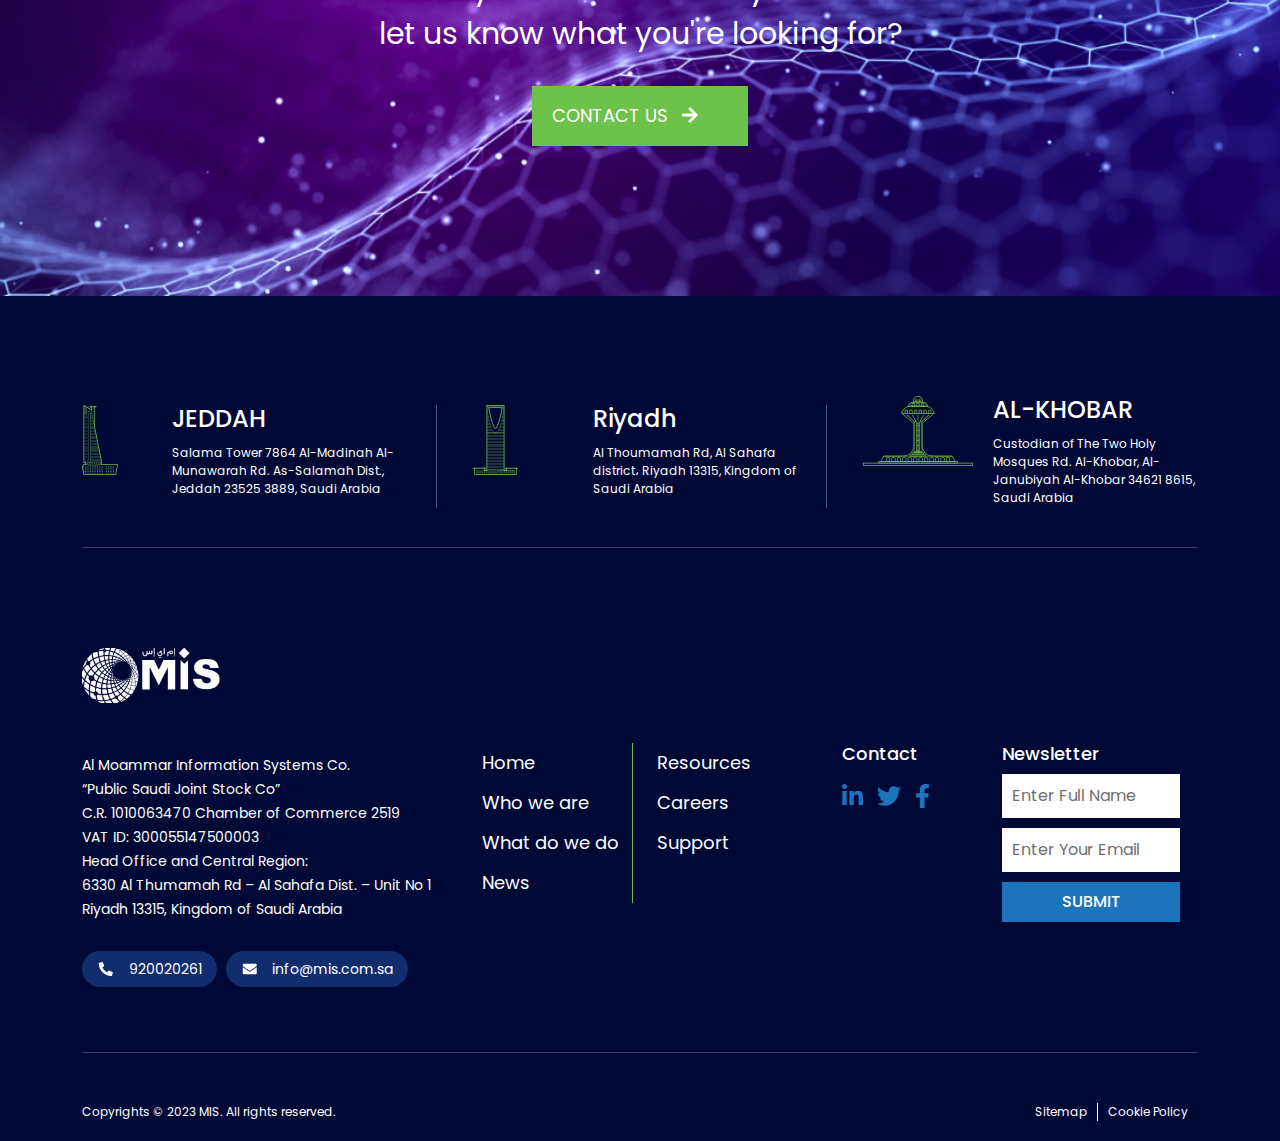
==== commit 0bec106d: "changes in UI to fix the issues" ====
--- a/careers.html
+++ b/careers.html
@@ -359,9 +359,9 @@
             </div>
           </div>
           <div class="col-xxl-5 col-xl-5 col-lg-5 col-md-12 col-sm-12 posRel">
-            <div class="story-img">
+            <!-- <div class="story-img"> -->
               <img id="careerStoryMainImage" src="assets/images/careers-story.png" alt="" class="img-fluid">
-            </div>
+            <!-- </div> -->
           </div>
         </div>
         <div id="storyWrapper2" class="row story-section-wrapper">
@@ -376,9 +376,9 @@
             </div>
           </div>
           <div class="col-lg-5 posRel">
-            <div class="story-img">
+            <!-- <div class="story-img"> -->
               <img id="careerStoryMainImage" src="assets/images/careers-story.png" alt="" class="img-fluid">
-            </div>
+            <!-- </div> -->
           </div>
         </div>
         <div id="storyWrapper2" class="row story-section-wrapper">
@@ -393,9 +393,9 @@
             </div>
           </div>
           <div class="col-lg-5 posRel">
-            <div class="story-img">
+            <!-- <div class="story-img"> -->
               <img id="careerStoryMainImage" src="assets/images/careers-story.png" alt="" class="img-fluid">
-            </div>
+            <!-- </div> -->
           </div>
         </div>
  
@@ -415,7 +415,7 @@
         </div>
       </div>
       <div class="row justify-content-end">
-        <div class="pagination-btn col-lg-3 d-flex justify-content-between">
+        <div class="pagination-btn col-lg-3 d-flex justify-content-around">
           <button class="slick-prev-btn slick-prev"></button>
             <div>
             <span id="currentImageCount">01</span>
--- a/assets/css/style.css
+++ b/assets/css/style.css
@@ -1,9447 +1 @@
-@charset "UTF-8";
-@import url("https://fonts.googleapis.com/css2?family=Poppins:wght@100;200;300;400;500;600&family=Roboto:wght@100;300;400;500;700;900&display=swap");
-:root {
-  --footer-bg: #000836;
-  --light-green: #73BC45;
-  --white: #fff;
-  --blue-color: #1C6C96;
-  --dark-blue-color: #122D6E;
-  --blue-normal: #1C75BC;
-  --dull-purple: #253B73;
-  --light-parrot-green: #61D281;
-  --medium-grey: #707070;
-  --slider-active-green: #81C357;
-  --mobile-navigation: #80C156;
-  --dark-purple: #122D6E;
-  --black-color: #000000;
-  --carousel-hover-bg: #051231;
-  --seminar-green-color: #6CC24A;
-  --poppins: "Poppins", sans-serif;
-  --roboto: "Roboto", sans-serif;
-  --arabic-font: "Droid Arabic Kufi";
-  --font-weight-lighter: 100;
-  --font-weight-light: 200;
-  --font-weight-normal: 300;
-  --font-weight-medium: 400;
-  --font-weight-bold: 500;
-  --font-weight-bolder: 600;
-}
-
-header {
-  position: fixed;
-  z-index: 99999;
-  width: 100%;
-  transition: all 0.2s linear;
-  top: 0;
-}
-@media (max-width: 992px) {
-  header {
-    background: var(--blue-normal);
-    padding: 0 0 20px 0;
-    position: relative;
-  }
-}
-header.fixed {
-  position: fixed;
-  background: rgba(0, 0, 0, 0.4);
-  backdrop-filter: blur(30px);
-  transition: all 0.2s linear;
-  top: 0;
-  left: 0;
-  padding: 10px 0;
-  box-shadow: 0 5px 10px rgba(0, 0, 0, 0.1);
-}
-header.fixed .top-main-navigation {
-  margin-bottom: 10px;
-}
-header.fixed .top-main-navigation ul li a {
-  color: var(--white);
-}
-header.fixed .top-main-navigation ul li select {
-  color: var(--white);
-}
-@media (max-width: 992px) {
-  header.fixed {
-    position: relative;
-    padding: 0;
-    background: var(--blue-normal);
-  }
-}
-header.fixed .main-menu ul li a {
-  color: var(--white);
-}
-header.fixed .main-menu ul li a.search {
-  background: var(--slider-active-green);
-}
-header.fixed .main-menu ul li a.search svg {
-  color: var(--white);
-}
-header.fixed .main-menu .lang-toggle1 {
-  color: var(--white);
-}
-header .logo {
-  padding: 15px 0 15px 30px;
-  display: block;
-}
-@media (max-width: 767px) {
-  header .logo {
-    padding-left: 0;
-    text-align: center;
-  }
-}
-header .logo img {
-  max-width: 100%;
-}
-@media (max-width: 768px) {
-  header .top-main-navigation {
-    background: transparent;
-  }
-}
-header .top-main-navigation ul {
-  display: flex;
-  justify-content: flex-end;
-  margin-top: 10px;
-}
-@media (max-width: 767px) {
-  header .top-main-navigation ul {
-    justify-content: center;
-  }
-}
-@media (max-width: 600px) {
-  header .top-main-navigation ul {
-    justify-content: center;
-    flex-direction: column;
-    margin-bottom: 30px;
-  }
-}
-header .top-main-navigation ul li {
-  display: block;
-  font-size: 13px;
-  padding: 0 15px;
-  line-height: 40px;
-  text-transform: uppercase;
-  font-family: var(--poppins);
-}
-header .top-main-navigation ul li.arabic-text {
-  display: none;
-}
-@media (min-width: 992px) and (max-width: 1100px) {
-  header .top-main-navigation ul li {
-    padding: 0 10px;
-    font-size: 11px;
-  }
-}
-@media (min-width: 768px) and (max-width: 992px) {
-  header .top-main-navigation ul li {
-    padding: 0 10px;
-    font-size: 11px;
-  }
-}
-@media (max-width: 600px) {
-  header .top-main-navigation ul li {
-    text-align: center;
-  }
-}
-header .top-main-navigation ul li a {
-  color: var(--white);
-  text-decoration: none;
-}
-header .top-main-navigation ul li select {
-  background: transparent;
-  padding: 10px;
-  color: var(--white);
-}
-@media (max-width: 768px) {
-  header .main-menu {
-    text-align: right;
-    position: relative;
-    padding-bottom: 20px;
-  }
-}
-header .main-menu ul {
-  display: inline-flex;
-  justify-content: flex-end;
-  width: 85%;
-}
-@media (min-width: 1400px) and (max-width: 1500px) {
-  header .main-menu ul {
-    width: 80%;
-  }
-}
-@media (min-width: 1300px) and (max-width: 1400px) {
-  header .main-menu ul {
-    width: 80%;
-  }
-}
-@media (min-width: 1100px) and (max-width: 1300px) {
-  header .main-menu ul {
-    width: 80%;
-  }
-}
-@media (min-width: 768px) and (max-width: 1100px) {
-  header .main-menu ul {
-    width: 75%;
-  }
-}
-@media (max-width: 768px) {
-  header .main-menu ul {
-    display: none;
-    width: 100%;
-    margin-bottom: 20px;
-    transition: all 0.3s linear;
-  }
-}
-header .main-menu ul.active {
-  display: block;
-  width: 100%;
-  transition: all 0.3s linear;
-  top: 50px;
-  position: relative;
-}
-header .main-menu ul li {
-  display: block;
-  font-size: 13px;
-  padding: 0 15px;
-  line-height: 40px;
-  text-transform: uppercase;
-  font-family: var(--poppins);
-  position: relative;
-}
-header .main-menu ul li.arabic-text {
-  display: none;
-}
-header .main-menu ul li.sub-menu {
-  padding: 0 25px 0 15px;
-}
-header .main-menu ul li.sub-menu:hover .downarrow-icon::before {
-  color: var(--slider-active-green);
-  transition: all 0.2s linear;
-}
-header .main-menu ul li.sub-menu .downarrow-icon::before {
-  position: absolute;
-  content: "\f107";
-  font-weight: 900;
-  font-family: "Font Awesome 5 Free";
-  top: 0;
-  right: 0;
-  color: #fff;
-  font-size: 20px;
-}
-@media (min-width: 992px) and (max-width: 1100px) {
-  header .main-menu ul li {
-    padding: 0 10px;
-    font-size: 11px;
-  }
-}
-@media (min-width: 768px) and (max-width: 992px) {
-  header .main-menu ul li {
-    padding: 0 10px;
-    font-size: 11px;
-  }
-}
-@media (max-width: 768px) {
-  header .main-menu ul li {
-    text-align: right;
-  }
-}
-header .main-menu ul li a {
-  color: var(--white);
-  text-decoration: none;
-  line-height: 40px;
-  display: inline-block;
-  transition: all 0.3s linear;
-}
-header .main-menu ul li a:hover {
-  color: var(--slider-active-green);
-  border-bottom: 3px solid var(--slider-active-green);
-  transition: all 0.3s linear;
-}
-header .main-menu ul li a svg {
-  margin-left: 5px;
-  transform: rotate(0deg);
-  transition: all 0.5s ease;
-}
-header .main-menu ul li a:hover svg {
-  transform: rotate(-180deg);
-  transition: all 0.5s ease;
-}
-header .main-menu ul li a.search {
-  background: var(--white);
-  border-radius: 50px;
-  width: 30px;
-  height: 30px;
-  display: block;
-  text-align: center;
-  padding-top: 6px;
-  margin-top: 5px;
-  line-height: 20px;
-}
-@media (max-width: 768px) {
-  header .main-menu ul li a.search {
-    display: inline-block;
-  }
-}
-header .main-menu ul li a.search svg {
-  color: black;
-  font-size: 16px;
-  margin-left: 0;
-}
-header .main-menu ul li a.search:hover svg {
-  transform: rotate(0deg);
-}
-header .main-menu ul li ul.dropdown--menu {
-  position: absolute;
-  top: 100%;
-  left: 10px;
-  width: 200px;
-  display: block;
-  background: rgba(0, 0, 0, 0.4);
-  backdrop-filter: blur(30px);
-  opacity: 0;
-  transition: all 0.5s ease;
-  transform: scaleY(0);
-  transform-origin: top;
-}
-header .main-menu ul li ul.dropdown--menu::before {
-  border-top: 7px solid transparent;
-  border-left: 7px solid transparent;
-  border-right: 7px solid transparent;
-  border-bottom: 7px solid rgba(0, 0, 0, 0.4);
-  left: 20%;
-  top: -14px;
-  position: absolute;
-  content: "";
-}
-header .main-menu ul li ul.dropdown--menu li {
-  border-bottom: 1px solid rgba(0, 0, 0, 0.2);
-  padding: 0;
-}
-header .main-menu ul li ul.dropdown--menu li a {
-  color: var(--white);
-  display: block;
-  padding: 0 10px;
-}
-header .main-menu ul li ul.dropdown--menu li a:hover {
-  background: var(--slider-active-green);
-}
-header .main-menu ul li:hover ul.dropdown--menu {
-  opacity: 1;
-  transition: all 0.5s ease;
-  transform: scaleY(1);
-}
-header .main-menu .lang-toggle1 {
-  display: inline-flex;
-  border: 0 solid #fff;
-  color: var(--white);
-  font-size: 14px;
-  margin-right: 10px;
-  font-family: var(--poppins);
-  /* Rounded sliders */
-}
-@media (max-width: 768px) {
-  header .main-menu .lang-toggle1 {
-    position: absolute;
-    top: 0;
-    right: 60px;
-  }
-}
-header .main-menu .lang-toggle1 .switch1 {
-  position: relative;
-  display: inline-block;
-  width: 55px;
-  height: 24px;
-  margin: 0 10px;
-}
-header .main-menu .lang-toggle1 .switch1 input {
-  opacity: 0;
-  width: 0;
-  height: 0;
-}
-header .main-menu .lang-toggle1 .slider1 {
-  position: absolute;
-  cursor: pointer;
-  top: 0;
-  left: 0;
-  right: 0;
-  bottom: 0;
-  background-color: var(--slider-active-green);
-  -webkit-transition: 0.4s;
-  transition: 0.4s;
-}
-header .main-menu .lang-toggle1 .slider1:before {
-  position: absolute;
-  content: "";
-  height: 15px;
-  width: 15px;
-  left: 4px;
-  bottom: 5px;
-  background-color: white;
-  -webkit-transition: 0.4s;
-  transition: 0.4s;
-}
-header .main-menu .lang-toggle1 input:checked + .slider1 {
-  background-color: var(--slider-active-green);
-}
-header .main-menu .lang-toggle1 input:focus + .slider1 {
-  box-shadow: 0 0 1px #2196f3;
-}
-header .main-menu .lang-toggle1 input:checked + .slider1:before {
-  -webkit-transform: translateX(26px);
-  -ms-transform: translateX(26px);
-  transform: translateX(26px);
-}
-header .main-menu .lang-toggle1 .slider1.round {
-  border-radius: 34px;
-}
-header .main-menu .lang-toggle1 .slider1.round:before {
-  border-radius: 50%;
-}
-header .mobile--header {
-  display: flex;
-  justify-content: space-between;
-}
-header .mobile--header .menu-menu .mobile-menu {
-  display: inline-block;
-  background: var(--mobile-navigation);
-  border-radius: 50px;
-  padding: 15px;
-  margin: 10px 0 0 0;
-  cursor: pointer;
-}
-header .mobile--header .menu-menu .mobile-menu svg {
-  color: var(--white);
-  font-size: 16px;
-}
-header .mobile--header .menu-menu .navigation {
-  position: absolute;
-  top: 61px;
-  left: 0;
-  width: 100%;
-  background: var(--blue-normal);
-  display: none;
-}
-header .mobile--header .menu-menu .navigation ul {
-  display: block;
-  width: 100%;
-}
-header .mobile--header .menu-menu .navigation ul li {
-  border-bottom: 1px solid rgba(255, 255, 255, 0.2);
-  line-height: 45px;
-  font-size: 16px;
-  text-align: left;
-  position: relative;
-}
-@media (max-width: 450px) {
-  header .mobile--header .menu-menu .navigation ul li {
-    font-size: 12px;
-  }
-}
-header .mobile--header .menu-menu .navigation ul li span {
-  display: inline-block;
-  position: absolute;
-  top: 0;
-  right: 0;
-  padding: 0 10px;
-  cursor: pointer;
-}
-header .mobile--header .menu-menu .navigation ul li span svg {
-  color: var(--white);
-}
-header .mobile--header .menu-menu .navigation ul li.arabic-text {
-  display: none;
-}
-header .mobile--header .menu-menu .navigation ul li a {
-  color: var(--white);
-  text-decoration: none;
-  display: block;
-  padding: 0 0 0 20px;
-}
-header .mobile--header .menu-menu .navigation ul li select {
-  background: transparent;
-  color: var(--white);
-  margin-left: 20px;
-}
-header .mobile--header .menu-menu .navigation ul li ul.dropdown--menu {
-  position: relative;
-  display: none;
-  background: var(--blue-color);
-}
-header .mobile--header .mobile-logo {
-  display: block;
-  padding: 10px 0 0 0;
-}
-header .mobile--header .mobile-search-wrapper .mobilesearch {
-  background: var(--mobile-navigation);
-  border-radius: 50px;
-  width: 45px;
-  height: 45px;
-  display: block;
-  text-align: center;
-  padding-top: 11px;
-  margin-top: 10px;
-}
-header .mobile--header .mobile-search-wrapper .mobilesearch svg {
-  color: var(--white);
-  font-size: 21px;
-}
-
-.foot {
-  display: block;
-  background: var(--footer-bg);
-  padding-top: 70px;
-}
-.foot .footer-logo {
-  display: block;
-  padding: 100px 0 40px;
-}
-@media (max-width: 600px) {
-  .foot .footer-logo {
-    padding-left: 30px;
-  }
-}
-.foot .footer-location {
-  display: inline-flex;
-  justify-content: space-between;
-  align-items: center;
-  padding: 30px 60px;
-  color: #fff;
-  border-bottom: 1px solid rgba(255, 255, 255, 0.2);
-}
-@media (min-width: 1300px) and (max-width: 1400px) {
-  .foot .footer-location {
-    padding: 30px 0;
-  }
-}
-@media (min-width: 1200px) and (max-width: 1300px) {
-  .foot .footer-location {
-    padding: 30px 0;
-  }
-}
-@media (min-width: 1100px) and (max-width: 1200px) {
-  .foot .footer-location {
-    padding: 30px 0;
-  }
-}
-@media (min-width: 992px) and (max-width: 1100px) {
-  .foot .footer-location {
-    padding: 30px 0;
-  }
-}
-@media (min-width: 768px) and (max-width: 992px) {
-  .foot .footer-location {
-    padding: 30px 0;
-    flex-direction: column;
-  }
-}
-@media (max-width: 767px) {
-  .foot .footer-location {
-    padding: 30px 0;
-    flex-direction: column;
-    margin: 0 50px;
-    border-bottom: none;
-  }
-}
-.foot .footer-location .location {
-  display: flex;
-  position: relative;
-  width: 30%;
-}
-@media (min-width: 768px) and (max-width: 992px) {
-  .foot .footer-location .location {
-    width: 100%;
-    margin-bottom: 80px;
-  }
-}
-@media (max-width: 767px) {
-  .foot .footer-location .location {
-    width: 100%;
-    margin-bottom: 80px;
-  }
-}
-@media (max-width: 550px) {
-  .foot .footer-location .location {
-    width: 100%;
-    margin-bottom: 50px;
-    background: url(../images/lightbottomline.png) no-repeat bottom center;
-    padding-bottom: 50px;
-  }
-}
-@media (max-width: 767px) {
-  .foot .footer-location .location:last-child {
-    margin-bottom: 0;
-  }
-}
-@media (max-width: 550px) {
-  .foot .footer-location .location:last-child {
-    margin-bottom: 0;
-    background: none;
-  }
-}
-.foot .footer-location .location::after {
-  content: "";
-  position: absolute;
-  width: 1px;
-  height: 100%;
-  background: rgba(255, 255, 255, 0.3);
-  right: -30px;
-  top: 0;
-}
-@media (min-width: 1300px) and (max-width: 1400px) {
-  .foot .footer-location .location::after {
-    right: 0px;
-  }
-}
-@media (min-width: 1200px) and (max-width: 1300px) {
-  .foot .footer-location .location::after {
-    right: -20px;
-  }
-}
-@media (min-width: 1100px) and (max-width: 1200px) {
-  .foot .footer-location .location::after {
-    right: -20px;
-  }
-}
-@media (min-width: 992px) and (max-width: 1100px) {
-  .foot .footer-location .location::after {
-    right: -20px;
-  }
-}
-@media (min-width: 768px) and (max-width: 992px) {
-  .foot .footer-location .location::after {
-    width: 60%;
-    height: 1px;
-    left: 150px;
-    top: 120px;
-  }
-}
-@media (max-width: 767px) {
-  .foot .footer-location .location::after {
-    width: 60%;
-    height: 1px;
-    left: 20%;
-    top: 120px;
-  }
-}
-@media (max-width: 550px) {
-  .foot .footer-location .location::after {
-    display: none;
-  }
-}
-.foot .footer-location .location:last-child::after {
-  display: none;
-}
-.foot .footer-location .location .location-info {
-  padding-left: 20px;
-}
-@media (min-width: 1300px) and (max-width: 1400px) {
-  .foot .footer-location .location .location-info {
-    width: 90%;
-  }
-}
-@media (min-width: 1200px) and (max-width: 1300px) {
-  .foot .footer-location .location .location-info {
-    width: 100%;
-  }
-}
-@media (min-width: 1100px) and (max-width: 1200px) {
-  .foot .footer-location .location .location-info {
-    width: 100%;
-  }
-}
-@media (min-width: 992px) and (max-width: 1100px) {
-  .foot .footer-location .location .location-info {
-    width: 100%;
-  }
-}
-@media (min-width: 768px) and (max-width: 992px) {
-  .foot .footer-location .location .location-info {
-    width: 100%;
-  }
-}
-.foot .footer-location .location .location-info.jeddah {
-  background: url(../images/jeddah.svg) no-repeat 0 0;
-  padding-left: 90px;
-}
-@media (max-width: 992px) {
-  .foot .footer-location .location .location-info.jeddah {
-    padding: 0 0 0 130px;
-    background: url(../images/jeddah.svg) no-repeat 40px 0;
-  }
-}
-@media (max-width: 550px) {
-  .foot .footer-location .location .location-info.jeddah {
-    padding: 0 0 0 130px;
-    background: url(../images/jeddah.svg) no-repeat 35px 0;
-  }
-}
-@media (max-width: 480px) {
-  .foot .footer-location .location .location-info.jeddah {
-    padding: 100px 0 0 0;
-    background: url(../images/jeddah.svg) no-repeat top center;
-  }
-}
-.foot .footer-location .location .location-info.riyadh {
-  background: url(../images/riyadh.svg) no-repeat 0 0;
-  padding-left: 120px;
-}
-@media (max-width: 992px) {
-  .foot .footer-location .location .location-info.riyadh {
-    padding: 0 0 0 130px;
-    background: url(../images/riyadh.svg) no-repeat 35px 0;
-  }
-}
-@media (max-width: 550px) {
-  .foot .footer-location .location .location-info.riyadh {
-    padding: 0 0 0 130px;
-    background: url(../images/riyadh.svg) no-repeat 30px 0;
-  }
-}
-@media (max-width: 480px) {
-  .foot .footer-location .location .location-info.riyadh {
-    padding: 100px 0 0 0;
-    background: url(../images/riyadh.svg) no-repeat top center;
-  }
-}
-.foot .footer-location .location .location-info.alkhobar {
-  background: url(../images/khobar.svg) no-repeat 0 0;
-  padding-left: 130px;
-}
-@media (max-width: 550px) {
-  .foot .footer-location .location .location-info.alkhobar {
-    padding: 0 0 0 130px;
-  }
-}
-@media (max-width: 480px) {
-  .foot .footer-location .location .location-info.alkhobar {
-    padding: 100px 0 0 0;
-    background: url(../images/khobar.svg) no-repeat top center;
-  }
-}
-.foot .footer-location .location .location-info.arabic-text {
-  display: none;
-}
-.foot .footer-location .location .location-info h3 {
-  font-size: 24px;
-  font-weight: 500;
-  margin-bottom: 10px;
-}
-.foot .footer-location .location .location-info p {
-  font-size: 12px;
-  font-weight: 400;
-  margin-bottom: 10px;
-}
-.foot .footer-company-info {
-  display: block;
-  padding: 10px 0 0 0;
-}
-.foot .footer-company-info.arabic-text {
-  display: none;
-}
-.foot .footer-company-info .contact-info {
-  display: block;
-}
-@media (max-width: 991px) {
-  .foot .footer-company-info {
-    padding: 50px 0 100px 0;
-  }
-}
-@media (max-width: 600px) {
-  .foot .footer-company-info {
-    padding: 50px 30px 100px;
-  }
-}
-.foot .footer-company-info p {
-  color: #fff;
-  font-size: 14px;
-  line-height: 24px;
-}
-.foot .footer-company-info .contact-info {
-  color: var(--white);
-  margin-top: 30px;
-  font-size: 14px;
-}
-.foot .footer-company-info .contact-info .info-detail {
-  display: inline-block;
-  padding: 0 15px;
-  line-height: 36px;
-  background: var(--dark-purple);
-  border-radius: 50px;
-  margin-right: 5px;
-  transition: all 0.2s ease-in-out;
-  cursor: pointer;
-  margin-bottom: 15px;
-}
-@media (max-width: 400px) {
-  .foot .footer-company-info .contact-info .info-detail {
-    margin-bottom: 10px;
-  }
-}
-.foot .footer-company-info .contact-info .info-detail svg {
-  margin-right: 10px;
-}
-.foot .footer-company-info .contact-info .info-detail a {
-  color: var(--white);
-  text-decoration: none;
-}
-.foot .footer-company-info .contact-info .info-detail:hover {
-  background: var(--footer-bg);
-  transition: all 0.2s ease-in-out;
-}
-.foot .footer-links {
-  display: block;
-}
-@media (max-width: 600px) {
-  .foot .footer-links {
-    padding: 0 30px;
-  }
-}
-.foot .footer-links .links {
-  display: inline-flex;
-  width: 48%;
-  flex-direction: column;
-  border-right: 1px solid #73BC45;
-}
-.foot .footer-links .links.arabic-text {
-  display: none;
-}
-@media (max-width: 991px) {
-  .foot .footer-links .links {
-    margin-bottom: 30px;
-    padding-bottom: 30px;
-    width: 100%;
-    border-right: none;
-    border-bottom: 1px solid #73BC45;
-  }
-}
-.foot .footer-links .links:nth-child(2) {
-  border: none;
-}
-@media (max-width: 991px) {
-  .foot .footer-links .links:nth-child(2) {
-    margin-bottom: 0;
-  }
-}
-.foot .footer-links .links li {
-  display: inline-block;
-  width: 100%;
-  line-height: 40px;
-  font-size: 18px;
-}
-@media screen and (max-width: 991px) {
-  .foot .footer-links .links li {
-    width: 100%;
-    line-height: 50px;
-  }
-}
-@media screen and (max-width: 991px) {
-  .foot .footer-links .links li:nth-child(5) {
-    padding-top: 15px;
-  }
-}
-.foot .footer-links .links li a {
-  display: block;
-  color: #fff;
-  text-decoration: none;
-  padding-left: 20px;
-}
-@media screen and (max-width: 991px) {
-  .foot .footer-links .links li a {
-    padding-left: 0;
-  }
-}
-.foot .footer-two-div {
-  display: flex;
-}
-@media screen and (max-width: 991px) {
-  .foot .footer-two-div {
-    flex-direction: column;
-  }
-}
-.foot .footer-two-div .footer-social {
-  display: inline-block;
-  width: 45%;
-}
-.foot .footer-two-div .footer-social.arabic-text {
-  display: none;
-}
-@media screen and (max-width: 991px) {
-  .foot .footer-two-div .footer-social {
-    order: 2;
-    width: 100%;
-    display: flex;
-    justify-content: space-between;
-    align-content: center;
-    border-top: 1px solid rgba(255, 255, 255, 0.2);
-    padding-top: 50px;
-  }
-}
-@media (max-width: 600px) {
-  .foot .footer-two-div .footer-social {
-    padding: 50px 30px 0;
-  }
-}
-.foot .footer-two-div .footer-social h2 {
-  font-size: 18px;
-  color: var(--white);
-}
-.foot .footer-two-div .footer-social ul {
-  display: block;
-  margin-top: 20px;
-}
-.foot .footer-two-div .footer-social ul li {
-  display: inline-block;
-  font-size: 24px;
-  margin-right: 10px;
-}
-.foot .footer-two-div .footer-social ul li a {
-  color: var(--blue-normal);
-}
-@media screen and (max-width: 991px) {
-  .foot .footer-two-div .footer-social ul {
-    margin-top: 0;
-  }
-}
-.foot .footer-two-div .footer-newsletter {
-  display: inline-block;
-  width: 50%;
-  color: var(--white);
-}
-.foot .footer-two-div .footer-newsletter.arabic-text {
-  display: none;
-}
-@media (max-width: 991px) {
-  .foot .footer-two-div .footer-newsletter {
-    margin-bottom: 50px;
-    width: 100%;
-    border-top: 1px solid rgba(255, 255, 255, 0.2);
-    padding-top: 50px;
-  }
-}
-@media (max-width: 600px) {
-  .foot .footer-two-div .footer-newsletter {
-    padding: 50px 30px 0;
-  }
-}
-.foot .footer-two-div .footer-newsletter .newsletter-form {
-  display: block;
-}
-@media (max-width: 991px) {
-  .foot .footer-two-div .footer-newsletter .newsletter-form {
-    width: 90%;
-  }
-}
-.foot .footer-two-div .footer-newsletter .newsletter-form input[type=text], .foot .footer-two-div .footer-newsletter .newsletter-form input.newsletter_field {
-  background: var(--white);
-  padding: 10px;
-  margin-bottom: 10px;
-  width: 100%;
-}
-.foot .footer-two-div .footer-newsletter .newsletter-form input[type=text]::placeholder, .foot .footer-two-div .footer-newsletter .newsletter-form input.newsletter_field::placeholder {
-  color: var(--medium-grey);
-}
-.foot .footer-two-div .footer-newsletter .newsletter-form input[type=submit], .foot .footer-two-div .footer-newsletter .newsletter-form button {
-  background: var(--blue-normal);
-  padding: 0;
-  color: var(--white);
-  border: none;
-  text-transform: uppercase;
-  font-size: 16px;
-  font-weight: 500;
-  width: 100%;
-  line-height: 40px;
-}
-.foot .footer-two-div .footer-newsletter .newsletter-form .g-recaptcha {
-  transform: scale(0.7);
-  transform-origin: 0 0;
-}
-@media (max-width: 1400px) {
-  .foot .footer-two-div .footer-newsletter .newsletter-form .g-recaptcha {
-    transform: scale(0.6);
-  }
-}
-@media (max-width: 1200px) {
-  .foot .footer-two-div .footer-newsletter .newsletter-form .g-recaptcha {
-    transform: scale(0.5);
-  }
-}
-@media (max-width: 992px) {
-  .foot .footer-two-div .footer-newsletter .newsletter-form .g-recaptcha {
-    transform: scale(1);
-    margin-bottom: 10px;
-  }
-}
-@media (max-width: 400px) {
-  .foot .footer-two-div .footer-newsletter .newsletter-form .g-recaptcha {
-    transform: scale(0.7);
-    margin-bottom: 0;
-  }
-}
-.foot .footer-two-div .footer-newsletter .newsletter-form .error {
-  color: red;
-  font-size: 12px;
-  padding-bottom: 10px;
-}
-.foot .footer-two-div .footer-newsletter .newsletter-form #success-alert-newsletter {
-  background: var(--seminar-green-color);
-  text-align: center;
-  color: var(--white);
-  border: none;
-}
-.foot .footer-two-div .footer-newsletter h2 {
-  font-size: 18px;
-  margin-bottom: 10px;
-}
-.foot .footer-bottom {
-  padding: 0 0 20px;
-  font-family: var(--poppins);
-}
-.foot .footer-bottom.arabic-text {
-  display: none;
-}
-.foot .footer-bottom p {
-  color: #fff;
-  font-size: 12px;
-}
-@media screen and (max-width: 991px) {
-  .foot .footer-bottom p {
-    font-size: 14px;
-  }
-}
-.foot .footer-bottom ul {
-  display: flex;
-  justify-content: flex-end;
-}
-@media screen and (max-width: 991px) {
-  .foot .footer-bottom ul {
-    justify-content: start;
-  }
-}
-.foot .footer-bottom ul li {
-  display: inline-block;
-  padding: 0 10px;
-  border-right: 1px solid #fff;
-}
-.foot .footer-bottom ul li:last-child {
-  border-right: none;
-}
-.foot .footer-bottom ul li a {
-  display: block;
-  color: #fff;
-  text-decoration: none;
-  font-size: 12px;
-}
-.foot hr {
-  background-color: #ccc;
-  margin: 50px 0;
-}
-@media (max-width: 991px) {
-  .foot hr {
-    margin: 30px 0;
-  }
-}
-
-.arabic .careers-whowe .posRel .careersabout-img {
-  left: unset;
-  right: 0;
-}
-.arabic h1, .arabic h2, .arabic h3, .arabic h4, .arabic h5, .arabic h6, .arabic p, .arabic li {
-  font-family: var(--arabic-font);
-}
-.arabic .arabic-text {
-  font-family: var(--arabic-font);
-}
-.arabic header .logo {
-  padding: 15px 30px 15px 0px;
-}
-.arabic header .top-main-navigation ul li.arabic-text {
-  display: block;
-}
-.arabic header .main-menu ul li {
-  font-family: var(--arabic-font);
-}
-.arabic header .main-menu ul li.arabic-text {
-  display: block;
-}
-.arabic header .main-menu ul li ul.dropdown--menu {
-  right: 10px;
-  left: unset;
-}
-.arabic header .main-menu ul li ul.dropdown--menu::before {
-  right: 20%;
-}
-.arabic header .main-menu .lang-toggle1 .slider1::before {
-  left: 5px;
-}
-.arabic header .mobile--header .menu-menu .navigation ul li {
-  display: block;
-  text-align: right;
-  padding: 0 20px 0 0;
-  font-family: var(--arabic-font);
-}
-.arabic header .mobile--header .menu-menu .navigation ul li a {
-  display: block;
-}
-.arabic header .mobile--header .menu-menu .navigation ul li.arabic-text {
-  display: block;
-  text-align: right;
-  padding: 0 20px 0 0;
-}
-.arabic header .mobile--header .menu-menu .navigation ul li.arabic-text a {
-  display: block;
-}
-.arabic header .mobile--header .menu-menu .navigation ul li select {
-  margin-right: 20px;
-  margin-left: 0;
-}
-.arabic header .mobile--header .menu-menu .navigation ul li svg {
-  right: unset;
-  left: 15px;
-}
-.arabic .wrapper nav.topsolution li .solutions--data .solutions--points.arabic-text {
-  display: block;
-}
-.arabic .wrapper nav.topsolution li .solutions--data .solutions--points.arabic-text span {
-  font-size: 20px;
-  padding: 8px 20px 8px 0;
-}
-@media (max-width: 1400px) {
-  .arabic .wrapper nav.topsolution li .solutions--data .solutions--points.arabic-text span {
-    font-size: 18px;
-  }
-}
-@media (max-width: 1300px) {
-  .arabic .wrapper nav.topsolution li .solutions--data .solutions--points.arabic-text span {
-    font-size: 16px;
-  }
-}
-@media (max-width: 1200px) {
-  .arabic .wrapper nav.topsolution li .solutions--data .solutions--points.arabic-text span {
-    font-size: 14px;
-  }
-}
-.arabic .wrapper article section .solutions--content .three-two-column .solution-content-wrapper .solution--data.arabic-text {
-  display: block;
-}
-.arabic .wrapper article section .solutions--content .three-two-column .solution-content-wrapper .solution--data.arabic-text h1 {
-  font-family: var(--arabic-font);
-}
-.arabic .wrapper article section .solutions--content .three-two-column.two-column img {
-  margin-left: 0;
-  margin-right: 110px;
-}
-.arabic .top-solutions-wrapper .faq_wrapper .faq_item .faq_title .solution-mobile-navigate.arabic-text {
-  display: flex;
-  font-family: var(--arabic-font);
-}
-.arabic .top-solutions-wrapper .faq_wrapper .faq_item .faq_title .solution-mobile-navigate.arabic-text span {
-  padding: 5px 20px 5px 0;
-}
-.arabic .top-solutions-wrapper .faq_wrapper .faq_item .faq_details .solutions-mobile-content.arabic-text {
-  display: flex;
-  font-family: var(--arabic-font);
-}
-.arabic .top-solutions-wrapper .faq_wrapper .faq_item .faq_details .solutions-mobile-content.arabic-text h3 {
-  font-family: var(--arabic-font);
-}
-.arabic .slick-list {
-  direction: initial;
-}
-.arabic .home-about-us .about-us h2, .arabic .home-about-us .about-us p {
-  font-family: var(--arabic-font);
-}
-.arabic .home-about-us .about-us.arabic-text {
-  display: block;
-}
-.arabic .home-about-us .about-us.arabic-text h2, .arabic .home-about-us .about-us.arabic-text p {
-  font-family: var(--arabic-font);
-}
-.arabic .home-about-us .about-us.arabic-text p {
-  padding-left: 0;
-  padding-right: 110px;
-}
-.arabic .home-about-us .toptext-wrapper .toptext {
-  left: unset;
-  right: -360px;
-  text-align: left;
-  background: url(../images/yellowanglelinearabic.png) no-repeat bottom center;
-  padding: 0 0 0 50px;
-}
-.arabic .home-about-us .toptext-wrapper .toptext.arabic-text {
-  display: inline-block;
-}
-@media (min-width: 1300px) and (max-width: 1400px) {
-  .arabic .home-about-us .toptext-wrapper .toptext.arabic-text {
-    right: -250px;
-    background-size: contain;
-    padding: 0 0 0 30px;
-  }
-}
-@media (min-width: 1200px) and (max-width: 1300px) {
-  .arabic .home-about-us .toptext-wrapper .toptext.arabic-text {
-    right: -250px;
-    background-size: contain;
-    padding: 0 0 0 30px;
-  }
-}
-@media (min-width: 1100px) and (max-width: 1200px) {
-  .arabic .home-about-us .toptext-wrapper .toptext.arabic-text {
-    right: -200px;
-    background-size: contain;
-    padding: 0 0 0 30px;
-  }
-}
-@media (min-width: 992px) and (max-width: 1100px) {
-  .arabic .home-about-us .toptext-wrapper .toptext.arabic-text {
-    right: -200px;
-    background-size: contain;
-    padding: 0 0 0 30px;
-  }
-}
-@media (max-width: 992px) {
-  .arabic .home-about-us .toptext-wrapper .toptext.arabic-text {
-    right: -150px;
-    background-size: contain;
-    padding: 0 0 0 30px;
-  }
-}
-@media (max-width: 550px) {
-  .arabic .home-about-us .toptext-wrapper .toptext.arabic-text {
-    display: none;
-  }
-}
-.arabic .home-about-us .lefttext-wrapper .lefttext {
-  left: unset;
-  right: 0;
-  text-align: right;
-  background: url(../images/greenanglelinearabic.png) no-repeat bottom center;
-}
-.arabic .home-about-us .lefttext-wrapper .lefttext.arabic-text {
-  display: inline-block;
-}
-@media (min-width: 1300px) and (max-width: 1400px) {
-  .arabic .home-about-us .lefttext-wrapper .lefttext.arabic-text {
-    background-size: contain;
-  }
-}
-@media (min-width: 1200px) and (max-width: 1300px) {
-  .arabic .home-about-us .lefttext-wrapper .lefttext.arabic-text {
-    background-size: contain;
-  }
-}
-@media (min-width: 1100px) and (max-width: 1200px) {
-  .arabic .home-about-us .lefttext-wrapper .lefttext.arabic-text {
-    background-size: contain;
-  }
-}
-@media (min-width: 992px) and (max-width: 1100px) {
-  .arabic .home-about-us .lefttext-wrapper .lefttext.arabic-text {
-    background-size: contain;
-  }
-}
-@media (max-width: 992px) {
-  .arabic .home-about-us .lefttext-wrapper .lefttext.arabic-text {
-    background-size: contain;
-  }
-}
-@media (max-width: 550px) {
-  .arabic .home-about-us .lefttext-wrapper .lefttext.arabic-text {
-    display: none;
-  }
-}
-.arabic .home-about-us .bottomtext-wrapper .bottomtext {
-  left: unset;
-  right: -250px;
-  text-align: left;
-  background: url(../images/blueanglelinearabic.png) no-repeat bottom center;
-  padding: 30px 0 0 0;
-}
-.arabic .home-about-us .bottomtext-wrapper .bottomtext.arabic-text {
-  display: inline-block;
-}
-@media (min-width: 1300px) and (max-width: 1400px) {
-  .arabic .home-about-us .bottomtext-wrapper .bottomtext.arabic-text {
-    right: -190px;
-    background-size: contain;
-    padding: 20px 0 0 20px;
-  }
-}
-@media (min-width: 1200px) and (max-width: 1300px) {
-  .arabic .home-about-us .bottomtext-wrapper .bottomtext.arabic-text {
-    right: -190px;
-    background-size: contain;
-    padding: 20px 0 0 20px;
-  }
-}
-@media (min-width: 1100px) and (max-width: 1200px) {
-  .arabic .home-about-us .bottomtext-wrapper .bottomtext.arabic-text {
-    right: -190px;
-    background-size: contain;
-    padding: 20px 0 0 20px;
-  }
-}
-@media (min-width: 992px) and (max-width: 1100px) {
-  .arabic .home-about-us .bottomtext-wrapper .bottomtext.arabic-text {
-    right: -190px;
-    background-size: contain;
-    padding: 20px 0 0 20px;
-  }
-}
-@media (max-width: 992px) {
-  .arabic .home-about-us .bottomtext-wrapper .bottomtext.arabic-text {
-    right: -140px;
-    background-size: contain;
-    padding: 20px 0 0 20px;
-  }
-}
-@media (max-width: 550px) {
-  .arabic .home-about-us .bottomtext-wrapper .bottomtext.arabic-text {
-    display: none;
-  }
-}
-.arabic .home-about-us .about-content-wrapper {
-  right: 100px;
-  left: unset;
-}
-@media (min-width: 1400px) and (max-width: 1500px) {
-  .arabic .home-about-us .about-content-wrapper {
-    left: unset;
-    right: 50px;
-  }
-}
-@media (min-width: 1300px) and (max-width: 1400px) {
-  .arabic .home-about-us .about-content-wrapper {
-    left: unset;
-    right: 50px;
-  }
-}
-@media (min-width: 1200px) and (max-width: 1300px) {
-  .arabic .home-about-us .about-content-wrapper {
-    left: unset;
-    right: 50px;
-  }
-}
-@media (max-width: 1200px) {
-  .arabic .home-about-us .about-content-wrapper {
-    left: unset;
-    right: 0;
-  }
-}
-.arabic .wrapper nav.topsolution {
-  float: left;
-  z-index: 999;
-  position: relative;
-  background: #122d6e;
-}
-@media (max-width: 1400px) {
-  .arabic .wrapper nav.topsolution {
-    float: left;
-    position: relative;
-    z-index: 999;
-    background: #122d6e;
-  }
-}
-@media (max-width: 1300px) {
-  .arabic .wrapper nav.topsolution {
-    float: left;
-    position: relative;
-    z-index: 999;
-    background: #122d6e;
-  }
-}
-@media (max-width: 1200px) {
-  .arabic .wrapper nav.topsolution {
-    float: left;
-    position: relative;
-    z-index: 999;
-    background: #122d6e;
-  }
-}
-@media (max-width: 1100px) {
-  .arabic .wrapper nav.topsolution {
-    float: left;
-    position: relative;
-    z-index: 999;
-    background: #122d6e;
-  }
-}
-.arabic .wrapper nav.topsolution li .solutions--data .solutions--points span {
-  padding: 10px 20px 10px 0;
-  font-family: var(--arabic-font);
-  font-size: 18px;
-}
-@media (min-width: 1100px) {
-  .arabic .wrapper #contents {
-    left: 0;
-    right: 0;
-  }
-}
-.arabic .careerMainPage .jobposition-wrapper h2,
-.arabic .careerMainPage .carrers-wrapper h2 {
-  letter-spacing: normal;
-}
-.arabic .careerMainPage .future-container .future-content-wrapper {
-  padding: 100px 100px 0 0px;
-}
-.arabic .careerMainPage .careercarousel-wrapper {
-  right: unset;
-  left: 0;
-}
-.arabic .careerMainPage .initiatives {
-  min-height: 770px;
-}
-.arabic .careerMainPage .position-wrapper {
-  padding: 50px 120px 50px 0px;
-}
-.arabic .careerMainPage .success-story .posRel .story-img {
-  left: unset;
-  right: 0;
-}
-.arabic .careerMainPage .position-wrapper .accordionbtn .course-accordion::after {
-  float: left;
-}
-.arabic .careerMainPage .success-story .story-wrapper {
-  background: url("../images/careers-quote-arabic.png") no-repeat left 25px;
-}
-@media (max-width: 992px) {
-  .arabic .careerMainPage .success-story .story-wrapper {
-    background-size: 90px;
-    padding: 100px 0 0 0;
-  }
-}
-.arabic .careerMainPage .success-story button {
-  position: relative;
-  width: auto;
-  height: auto;
-  top: 10px;
-}
-.arabic .careerMainPage .success-story .slick-prev {
-  left: -235px;
-}
-.arabic .careerMainPage .success-story .slick-next {
-  right: -235px;
-}
-.arabic .careerMainPage .success-story .slick-slider {
-  margin-left: -400px;
-  margin-right: 0;
-}
-.arabic .jobposition-wrapper.arabic-text,
-.arabic .home-about-us .about-us.arabic-text,
-.arabic .top-solutions-wrapper .top-solutions-heading.arabic-text,
-.arabic .our-transparency .transparency-heading.arabic-text,
-.arabic .industry-wrapper .industry-heading.arabic-text,
-.arabic .our-clients .our-clients-heading.arabic-text,
-.arabic .our-clients .our-partner-heading.arabic-text,
-.arabic .our-vendor-partner .our-clients-heading.arabic-text,
-.arabic .our-vendor-partner .our-partner-heading.arabic-text,
-.arabic .services--list-wrapper .services--list-heading.arabic-text,
-.arabic .our--services-wrapper.arabic-text,
-.arabic .whatwedo-wrapper.arabic-text,
-.arabic .ourindustry-wrapper.arabic-text,
-.arabic .topsolutions-wrapper.arabic-text,
-.arabic .services-wrapper.arabic-text,
-.arabic .technologies-wrapper.arabic-text,
-.arabic .contactus-wrapper.arabic-text,
-.arabic .servingbusiness--wrapper.arabic-text,
-.arabic .solution__form .content.arabic-text,
-.arabic .carrers-wrapper.arabic-text,
-.arabic .our__solutions .content.arabic-text {
-  display: inline-block;
-}
-.arabic .jobposition-wrapper h2,
-.arabic .home-about-us .about-us h2,
-.arabic .top-solutions-wrapper .top-solutions-heading h2,
-.arabic .our-transparency .transparency-heading h2,
-.arabic .industry-wrapper .industry-heading h2,
-.arabic .our-clients .our-clients-heading h2,
-.arabic .our-clients .our-partner-heading h2,
-.arabic .our-vendor-partner .our-clients-heading h2,
-.arabic .our-vendor-partner .our-partner-heading h2,
-.arabic .services--list-wrapper .services--list-heading h2,
-.arabic .our--services-wrapper h2,
-.arabic .whatwedo-wrapper h2,
-.arabic .ourindustry-wrapper h2,
-.arabic .topsolutions-wrapper h2,
-.arabic .services-wrapper h2,
-.arabic .technologies-wrapper h2,
-.arabic .contactus-wrapper h2,
-.arabic .servingbusiness--wrapper h2,
-.arabic .solution__form .content h2,
-.arabic .carrers-wrapper h2,
-.arabic .our__solutions .content h2 {
-  padding-left: 0px;
-  padding-right: 110px;
-  font-family: var(--arabic-font);
-  letter-spacing: 0;
-}
-.arabic .jobposition-wrapper h2::before,
-.arabic .home-about-us .about-us h2::before,
-.arabic .top-solutions-wrapper .top-solutions-heading h2::before,
-.arabic .our-transparency .transparency-heading h2::before,
-.arabic .industry-wrapper .industry-heading h2::before,
-.arabic .our-clients .our-clients-heading h2::before,
-.arabic .our-clients .our-partner-heading h2::before,
-.arabic .our-vendor-partner .our-clients-heading h2::before,
-.arabic .our-vendor-partner .our-partner-heading h2::before,
-.arabic .services--list-wrapper .services--list-heading h2::before,
-.arabic .our--services-wrapper h2::before,
-.arabic .whatwedo-wrapper h2::before,
-.arabic .ourindustry-wrapper h2::before,
-.arabic .topsolutions-wrapper h2::before,
-.arabic .services-wrapper h2::before,
-.arabic .technologies-wrapper h2::before,
-.arabic .contactus-wrapper h2::before,
-.arabic .servingbusiness--wrapper h2::before,
-.arabic .solution__form .content h2::before,
-.arabic .carrers-wrapper h2::before,
-.arabic .our__solutions .content h2::before {
-  left: auto;
-  right: 60px;
-}
-.arabic .jobposition-wrapper h2::after,
-.arabic .home-about-us .about-us h2::after,
-.arabic .top-solutions-wrapper .top-solutions-heading h2::after,
-.arabic .our-transparency .transparency-heading h2::after,
-.arabic .industry-wrapper .industry-heading h2::after,
-.arabic .our-clients .our-clients-heading h2::after,
-.arabic .our-clients .our-partner-heading h2::after,
-.arabic .our-vendor-partner .our-clients-heading h2::after,
-.arabic .our-vendor-partner .our-partner-heading h2::after,
-.arabic .services--list-wrapper .services--list-heading h2::after,
-.arabic .our--services-wrapper h2::after,
-.arabic .whatwedo-wrapper h2::after,
-.arabic .ourindustry-wrapper h2::after,
-.arabic .topsolutions-wrapper h2::after,
-.arabic .services-wrapper h2::after,
-.arabic .technologies-wrapper h2::after,
-.arabic .contactus-wrapper h2::after,
-.arabic .servingbusiness--wrapper h2::after,
-.arabic .solution__form .content h2::after,
-.arabic .carrers-wrapper h2::after,
-.arabic .our__solutions .content h2::after {
-  left: auto;
-  right: 0;
-}
-.arabic .home-about-us .about-us.principal.arabic-text {
-  display: none;
-}
-.arabic .industry-wrapper .slick-carousel .slick-prev {
-  right: auto;
-  left: 40px;
-}
-@media (max-width: 767px) {
-  .arabic .industry-wrapper .slick-carousel .slick-prev {
-    left: 30px;
-  }
-}
-.arabic .industry-wrapper .slick-carousel .slick-next {
-  right: auto;
-  top: -50px;
-  left: 110px;
-}
-@media (max-width: 1000px) {
-  .arabic .industry-wrapper .slick-carousel .slick-next {
-    top: 0;
-    left: 110px;
-  }
-}
-@media (max-width: 767px) {
-  .arabic .industry-wrapper .slick-carousel .slick-next {
-    top: 0;
-    left: 110px;
-  }
-}
-.arabic .home-slider .bx-wrapper .bx-viewport {
-  direction: ltr;
-}
-.arabic .home-slider .bx-wrapper .slide--content {
-  display: none;
-}
-.arabic .home-slider .bx-wrapper .slide--content.arabic-text {
-  display: inline-block;
-}
-.arabic .home-slider .bx-wrapper .slide--content h2 {
-  padding-left: 0;
-  padding-right: 70px;
-  color: var(--white);
-  text-align: right;
-  font-family: var(--arabic-font);
-}
-.arabic .home-slider .bx-wrapper .slide--content h2::before {
-  left: auto;
-  right: 0;
-}
-.arabic .home-slider .slick-list .slick-slide .home-slider-content {
-  direction: rtl;
-}
-.arabic .home-slider .slick-list .slick-slide .home-slider-content .slide--content.arabic-text {
-  display: block;
-}
-.arabic .home-slider .slick-list .slick-slide .home-slider-content .slide--content h2 {
-  padding-left: 0;
-  padding-right: 70px;
-  color: var(--white);
-  text-align: right;
-  font-family: var(--poppins);
-}
-.arabic .home-slider .slick-list .slick-slide .home-slider-content .slide--content h2::before {
-  left: auto;
-  right: 0;
-}
-.arabic .home-slider .slick-list .slick-slide .home-slider-content .slide--content h2 a {
-  padding: 0 20px 0 70px;
-}
-.arabic .home-slider .slick-list .slick-slide .home-slider-content .slide--content h2 a svg {
-  right: 90px;
-  transform: rotate(180deg);
-}
-.arabic .home-slider .slick-list .slick-slide .home-slider-content .slide--content h2 a:hover svg {
-  right: 105px;
-}
-.arabic .seminar--wrapper .seminar-wrapper {
-  direction: rtl;
-  background: rgba(255, 255, 255, 0.2) url("../images/newstransparentlogoarabic.png") no-repeat bottom left;
-}
-.arabic .seminar--wrapper .seminar-wrapper .seminar--image-date {
-  width: 100%;
-}
-.arabic .seminar--wrapper .seminar-wrapper .seminar--image-date .seminar--date {
-  padding: 30px 30px 0 0;
-}
-.arabic .seminar--wrapper .seminar-wrapper .seminar--info h3 {
-  background: url("../images/greenclock.png") no-repeat right center;
-  padding-left: 0;
-  padding-right: 50px;
-  font-family: var(--arabic-font);
-}
-.arabic .seminar--wrapper .seminar-wrapper .seminar--info h2 {
-  padding-right: 0;
-  padding-left: 50px;
-  font-family: var(--arabic-font);
-}
-.arabic .seminar--wrapper .seminar-wrapper .seminar--info p {
-  padding: 0 0 0 70px;
-}
-.arabic .industry-wrapper .carousel-wrapper, .arabic .services--list-wrapper .carousel-wrapper {
-  direction: rtl;
-}
-.arabic .industry-wrapper .carousel-wrapper .carousel-content h2, .arabic .services--list-wrapper .carousel-wrapper .carousel-content h2 {
-  font-family: var(--arabic-font);
-}
-.arabic .industry-wrapper .carousel-wrapper .carousel-content p, .arabic .services--list-wrapper .carousel-wrapper .carousel-content p {
-  line-height: normal;
-}
-.arabic .industry-wrapper .carousel-wrapper .carousel-content.arabic-text, .arabic .services--list-wrapper .carousel-wrapper .carousel-content.arabic-text {
-  display: block;
-}
-.arabic .industry-wrapper .carousel-wrapper .carousel-content.arabic-text h2, .arabic .services--list-wrapper .carousel-wrapper .carousel-content.arabic-text h2 {
-  font-family: var(--arabic-font);
-}
-.arabic .industry-wrapper .carousel-wrapper .carousel-content.arabic-text p, .arabic .services--list-wrapper .carousel-wrapper .carousel-content.arabic-text p {
-  line-height: normal;
-}
-.arabic .industry-wrapper .carousel-wrapper .carousel-content a, .arabic .services--list-wrapper .carousel-wrapper .carousel-content a {
-  font-family: var(--arabic-font);
-}
-.arabic .industry-wrapper .carousel-wrapper .carousel-content a svg, .arabic .services--list-wrapper .carousel-wrapper .carousel-content a svg {
-  margin-right: 20px;
-  margin-left: 0;
-  transform: rotate(-180deg);
-}
-.arabic .industry-wrapper .carousel-wrapper .carousel-number h1, .arabic .services--list-wrapper .carousel-wrapper .carousel-number h1 {
-  text-align: left;
-  padding: 20px 0 0 20px;
-}
-.arabic .our-transparency .transparency-wrapper.arabic-text {
-  display: flex;
-}
-@media (max-width: 992px) {
-  .arabic .our-transparency .transparency-wrapper.arabic-text {
-    margin-bottom: 50px;
-    padding-bottom: 50px;
-  }
-}
-.arabic .our-transparency .transparency-wrapper::after {
-  right: unset;
-  left: 20px;
-}
-@media (max-width: 1200px) {
-  .arabic .our-transparency .transparency-wrapper::after {
-    left: 10px;
-  }
-}
-@media (min-width: 768px) and (max-width: 992px) {
-  .arabic .our-transparency .transparency-wrapper::after {
-    left: 30%;
-    top: 210px;
-  }
-}
-.arabic .our-transparency .transparency-wrapper .transparency-info {
-  padding-left: unset;
-  padding-right: 20px;
-}
-.arabic .our-transparency .transparency-wrapper .transparency-info span {
-  font-family: var(--arabic-font);
-}
-.arabic .our-transparency .transparency-wrapper .transparency-info h2 {
-  font-family: var(--arabic-font);
-  font-size: 33px;
-}
-@media (max-width: 1400px) {
-  .arabic .our-transparency .transparency-wrapper .transparency-info h2 {
-    font-size: 30px;
-    padding-top: 10px;
-  }
-}
-@media (max-width: 1200px) {
-  .arabic .our-transparency .transparency-wrapper .transparency-info h2 {
-    font-size: 23px;
-    padding-top: 10px;
-  }
-}
-.arabic .our-transparency .transparency-wrapper .transparency-info h3 {
-  font-family: var(--arabic-font);
-}
-@media (max-width: 1100px) {
-  .arabic .our-transparency .transparency-wrapper .transparency-info h3 {
-    font-size: 18px;
-    padding-top: 5px;
-  }
-}
-.arabic .our-transparency .transparency-wrapper .transparency-info p {
-  font-family: var(--arabic-font);
-}
-.arabic .our-transparency .transparency-wrapper .transparency-info a {
-  left: unset;
-  right: -60px;
-  background: url(../images/downloadicon.svg) no-repeat right center;
-  padding: 5px 40px 5px 0px;
-}
-.arabic .our-transparency .terms-data.arabic-text {
-  display: block;
-}
-.arabic .our-transparency .terms-data.arabic-text p {
-  font-family: var(--arabic-font);
-}
-.arabic .whatwedo-wrapper {
-  background: #122d6e url(../images/misglobelargearabic.png) no-repeat top left;
-}
-.arabic .ourindustry-wrapper::before {
-  left: 0;
-  right: unset;
-}
-.arabic .ourindustry-wrapper .industry--image-wrapper .industry--image {
-  left: unset;
-  right: 45px;
-}
-@media (max-width: 1200px) {
-  .arabic .ourindustry-wrapper .industry--image-wrapper .industry--image {
-    right: 0;
-  }
-}
-.arabic .ourindustry-wrapper .industry--carousel-content-wrapper .industry--carousel-content .ourindustries--points li {
-  font-family: var(--arabic-font);
-}
-.arabic .services-wrapper p {
-  padding-left: 300px;
-  padding-right: 110px;
-}
-@media (max-width: 992px) {
-  .arabic .services-wrapper p {
-    padding-left: 0;
-    padding-right: 0;
-  }
-}
-.arabic .technologies-wrapper .parallax-bg {
-  right: unset;
-  left: 0;
-  background: #122d6e url(../images/technology-parallex-img.png) no-repeat fixed left;
-}
-.arabic .technologies-wrapper .tech--accordion-wrapper .accordion .accordion-item .accordion-thumb::before {
-  right: unset;
-  left: 0;
-}
-.arabic .services--list-wrapper .slick-carousel::before {
-  width: 8%;
-}
-.arabic .services--list-wrapper .slick-carousel::after {
-  width: 76%;
-}
-@media (max-width: 1400px) {
-  .arabic .services--list-wrapper .slick-carousel::after {
-    width: 70%;
-  }
-}
-@media (max-width: 992px) {
-  .arabic .services--list-wrapper .slick-carousel::after {
-    width: 10%;
-  }
-}
-.arabic .services--list-wrapper .slick-carousel .slick-prev {
-  right: unset;
-  left: 8%;
-}
-.arabic .services--list-wrapper .slick-carousel .slick-next {
-  right: unset;
-  left: 21%;
-}
-@media (max-width: 1800px) {
-  .arabic .services--list-wrapper .slick-carousel .slick-next {
-    left: 23%;
-  }
-}
-@media (max-width: 1600px) {
-  .arabic .services--list-wrapper .slick-carousel .slick-next {
-    left: 24%;
-  }
-}
-@media (max-width: 1400px) {
-  .arabic .services--list-wrapper .slick-carousel .slick-next {
-    left: 26%;
-  }
-}
-@media (max-width: 1200px) {
-  .arabic .services--list-wrapper .slick-carousel .slick-next {
-    left: 28%;
-  }
-}
-@media (max-width: 992px) {
-  .arabic .services--list-wrapper .slick-carousel .slick-next {
-    left: unset;
-    right: 70px;
-  }
-}
-@media (max-width: 768px) {
-  .arabic .services--list-wrapper .slick-carousel .slick-next {
-    left: unset;
-    right: 50px;
-  }
-}
-.arabic .services--list-wrapper .pagination {
-  left: 0;
-  width: 85%;
-}
-@media (max-width: 1800px) {
-  .arabic .services--list-wrapper .pagination {
-    width: 83%;
-  }
-}
-@media (max-width: 1400px) {
-  .arabic .services--list-wrapper .pagination {
-    width: 82%;
-  }
-}
-@media (max-width: 992px) {
-  .arabic .services--list-wrapper .pagination {
-    width: 100%;
-  }
-}
-.arabic .location-map-wrapper .location-heading p {
-  padding-left: 510px;
-  padding-right: 0;
-}
-@media (max-width: 1400px) {
-  .arabic .location-map-wrapper .location-heading p {
-    padding-left: 100px;
-  }
-}
-.arabic .location-map-wrapper .locations--name-wrapper .location-wrapper .location-address {
-  padding-left: 0;
-  padding-right: 20px;
-}
-.arabic .top__section::before {
-  right: unset;
-  left: 0;
-}
-.arabic .top__section::after {
-  transform: rotate(180deg);
-}
-.arabic .wwa__chairmen__section .starter-template {
-  background: url(../images/qoutearabic.png) no-repeat left 100px;
-}
-@media (max-width: 992px) {
-  .arabic .wwa__chairmen__section .starter-template {
-    background: none;
-  }
-}
-@media (max-width: 2000px) {
-  .arabic .wwa__chairmen__section .starter-template ul {
-    left: unset;
-    right: 40%;
-    width: 740px;
-  }
-}
-@media (max-width: 1200px) {
-  .arabic .wwa__chairmen__section .starter-template ul {
-    width: 631px;
-  }
-}
-@media (max-width: 1100px) {
-  .arabic .wwa__chairmen__section .starter-template ul {
-    width: 596px;
-  }
-}
-@media (max-width: 992px) {
-  .arabic .wwa__chairmen__section .starter-template ul {
-    width: 98%;
-    right: 0;
-  }
-}
-.arabic .wwa__chairmen__section .starter-template ul li {
-  font-family: var(--arabic-font);
-}
-.arabic .wwa__chairmen__section .starter-template ul li a {
-  font-size: 16px;
-}
-@media (max-width: 1200px) {
-  .arabic .wwa__chairmen__section .starter-template ul li a {
-    font-size: 14px;
-  }
-}
-@media (max-width: 1100px) {
-  .arabic .wwa__chairmen__section .starter-template ul li a {
-    font-size: 13px;
-  }
-}
-@media (max-width: 992px) {
-  .arabic .wwa__chairmen__section .starter-template ul li a {
-    font-size: 14px;
-  }
-}
-.arabic .our__solutions .industry__card {
-  text-align: right;
-}
-.arabic .our__solutions .industry__card .card-footer ul li {
-  padding-left: 0;
-  padding-right: 10px;
-  font-family: var(--arabic-font);
-}
-.arabic .our__solutions .industries__cardSLider button.slick-prev {
-  left: 5%;
-  right: unset;
-}
-@media (max-width: 767px) {
-  .arabic .our__solutions .industries__cardSLider button.slick-prev {
-    left: 10%;
-    margin-left: 0;
-  }
-}
-@media (max-width: 620px) {
-  .arabic .our__solutions .industries__cardSLider button.slick-prev {
-    left: 20%;
-    margin-left: 0;
-  }
-}
-.arabic .our__solutions .industries__cardSLider button.slick-next {
-  left: 25%;
-  right: unset;
-}
-@media (max-width: 992px) {
-  .arabic .our__solutions .industries__cardSLider button.slick-next {
-    left: 35%;
-  }
-}
-@media (max-width: 767px) {
-  .arabic .our__solutions .industries__cardSLider button.slick-next {
-    left: unset;
-    right: 0;
-  }
-}
-@media (max-width: 620px) {
-  .arabic .our__solutions .industries__cardSLider button.slick-next {
-    left: unset;
-    right: 35%;
-  }
-}
-.arabic .our__solutions .pagination {
-  right: unset;
-  left: 12%;
-}
-@media (max-width: 992px) {
-  .arabic .our__solutions .pagination {
-    left: 14%;
-  }
-}
-@media (max-width: 767px) {
-  .arabic .our__solutions .pagination {
-    left: 0;
-    width: 100%;
-    justify-content: center;
-  }
-}
-.arabic .services-wrapper .services--items-wrapper .services--items li {
-  font-family: var(--arabic-font);
-}
-.arabic .solution__form #form {
-  padding-left: 0;
-  padding-right: 110px;
-}
-@media (max-width: 992px) {
-  .arabic .solution__form #form {
-    padding-right: 0;
-  }
-}
-.arabic .solution__form #form label {
-  font-family: var(--arabic-font);
-}
-.arabic .solution__form .content p {
-  font-family: var(--arabic-font);
-  padding-left: 0;
-  padding-right: 110px;
-}
-@media (max-width: 992px) {
-  .arabic .solution__form .content p {
-    padding-right: 0;
-  }
-}
-.arabic .applyform-conatiner #custom-text {
-  padding: 5px 20px 20px 0;
-}
-.arabic .foot .footer-links .links {
-  border-right: none;
-  border-left: 1px solid #73BC45;
-}
-@media (max-width: 992px) {
-  .arabic .foot .footer-links .links {
-    border-left: none;
-  }
-}
-.arabic .foot .footer-links .links.arabic-text {
-  display: inline-flex;
-}
-@media (max-width: 992px) {
-  .arabic .foot .footer-links .links.arabic-text {
-    border-left: none;
-  }
-}
-.arabic .foot .footer-links .links.arabic-text:last-child {
-  border: none;
-}
-.arabic .foot .footer-links .links:nth-child(2) {
-  border-left: none;
-}
-.arabic .foot .footer-links .links li {
-  font-family: var(--arabic-font);
-}
-.arabic .foot .footer-links .links li a {
-  padding-left: 0;
-  padding-right: 20px;
-}
-.arabic .foot .footer-location .location::after {
-  left: -20px;
-  right: unset;
-}
-@media (max-width: 992px) {
-  .arabic .foot .footer-location .location::after {
-    left: 70px;
-    top: 210px;
-  }
-}
-.arabic .foot .footer-location .location .location-info {
-  width: 100%;
-}
-.arabic .foot .footer-location .location .location-info.jeddah {
-  padding-right: 90px;
-  padding-left: 0;
-  background: url(../images/jeddah.svg) no-repeat right 0;
-}
-@media (max-width: 992px) {
-  .arabic .foot .footer-location .location .location-info.jeddah {
-    background: url(../images/jeddah.svg) no-repeat 560px 0;
-    padding-right: 130px;
-  }
-}
-@media (max-width: 767px) {
-  .arabic .foot .footer-location .location .location-info.jeddah {
-    background: url(../images/jeddah.svg) no-repeat center 0;
-    padding-right: 0;
-    padding-top: 100px;
-  }
-}
-.arabic .foot .footer-location .location .location-info.riyadh {
-  padding-right: 120px;
-  padding-left: 0;
-  background: url(../images/riyadh.svg) no-repeat right 0;
-}
-@media (max-width: 992px) {
-  .arabic .foot .footer-location .location .location-info.riyadh {
-    background: url(../images/riyadh.svg) no-repeat 560px 0;
-    padding-right: 130px;
-  }
-}
-@media (max-width: 767px) {
-  .arabic .foot .footer-location .location .location-info.riyadh {
-    background: url(../images/riyadh.svg) no-repeat center 0;
-    padding-right: 0;
-    padding-top: 100px;
-  }
-}
-.arabic .foot .footer-location .location .location-info.alkhobar {
-  padding-right: 130px;
-  padding-left: 0;
-  background: url(../images/khobar.svg) no-repeat right 0;
-}
-@media (max-width: 992px) {
-  .arabic .foot .footer-location .location .location-info.alkhobar {
-    background: url(../images/khobar.svg) no-repeat right 0;
-    padding-right: 130px;
-  }
-}
-@media (max-width: 767px) {
-  .arabic .foot .footer-location .location .location-info.alkhobar {
-    background: url(../images/khobar.svg) no-repeat center 0;
-    padding-right: 0;
-    padding-top: 100px;
-  }
-}
-.arabic .foot .footer-location .location .location-info.arabic-text {
-  display: inline-block;
-}
-.arabic .foot .footer-location .location .location-info.arabic-text h3 {
-  font-family: var(--arabic-font);
-}
-.arabic .foot .footer-company-info.arabic-text {
-  display: block;
-}
-.arabic .foot .footer-two-div .footer-social.arabic-text {
-  display: block;
-}
-.arabic .foot .footer-two-div .footer-social.arabic-text h2 {
-  font-family: var(--arabic-font);
-}
-.arabic .foot .footer-two-div .footer-newsletter.arabic-text {
-  display: block;
-}
-.arabic .foot .footer-two-div .footer-newsletter.arabic-text h2 {
-  font-family: var(--arabic-font);
-}
-.arabic .foot .footer-two-div .footer-newsletter .g-recaptcha {
-  transform-origin: 220px 0;
-}
-@media (max-width: 1400px) {
-  .arabic .foot .footer-two-div .footer-newsletter .g-recaptcha {
-    transform-origin: 190px 0;
-  }
-}
-@media (max-width: 1200px) {
-  .arabic .foot .footer-two-div .footer-newsletter .g-recaptcha {
-    transform-origin: 150px 0;
-  }
-}
-.arabic .foot .footer-bottom ul li {
-  font-family: var(--arabic-font);
-}
-.arabic .foot .footer-bottom.arabic-text {
-  display: block;
-}
-.arabic .soluton__banner .content {
-  direction: rtl;
-  right: 0;
-  padding-right: 110px;
-  text-align: right;
-}
-.arabic .our__solutions .pagination__list ul li {
-  direction: rtl;
-}
-.arabic .our__solutions .pagination__list ul li::before {
-  left: -8px;
-  right: auto;
-}
-.arabic .our__solutions .content h2::after {
-  left: auto;
-  right: 0;
-}
-.arabic .our__solutions .content h2::before {
-  left: auto;
-  right: 60px;
-}
-.arabic .our__solutions .content p {
-  margin-bottom: 60px;
-  font-family: var(--arabic-font);
-  padding-left: 0;
-  padding-right: 110px;
-}
-@media (max-width: 992px) {
-  .arabic .our__solutions .content p {
-    max-width: 100%;
-    padding-right: 0;
-  }
-}
-.arabic .wwa__chairmen__section #myTabContent .seo__img {
-  left: auto;
-  right: 60px;
-}
-@media (max-width: 992px) {
-  .arabic .wwa__chairmen__section #myTabContent .seo__img {
-    right: 0;
-    max-width: 100%;
-  }
-}
-.arabic .wwa__chairmen__section #myTabContent a {
-  font-family: var(--arabic-font);
-}
-.arabic .ceo__memberSlider .card .card-footer {
-  direction: rtl;
-}
-.arabic .ceo__memberSlider .card .t-p {
-  direction: rtl;
-}
-.arabic .split__section {
-  direction: ltr;
-}
-.arabic .section__affiliate .affilate__card .card-body::before {
-  direction: rtl;
-  left: auto;
-  right: 30px;
-}
-
-@media screen and (max-width: 1440.99px) {
-  .arabic .our__solutions .content {
-    padding-right: 110px;
-  }
-}
-@media screen and (max-width: 992px) {
-  .arabic .our__solutions .content {
-    padding-right: 0;
-  }
-}
-@media screen and (max-width: 768.99px) {
-  .arabic .wwa__chairmen__section #myTabContent .seo__img {
-    right: 0;
-  }
-}
-.home-slider--arabic {
-  display: none;
-}
-
-.home-slider {
-  display: block;
-  margin-top: -80px;
-}
-@media (max-width: 992px) {
-  .home-slider {
-    margin-top: 0;
-  }
-}
-.home-slider .bx-wrapper {
-  box-shadow: none;
-  border: none;
-  margin-bottom: 0;
-  background: #000;
-  overflow: hidden;
-}
-.home-slider .bx-wrapper img {
-  display: inline-block;
-  width: 100%;
-}
-.home-slider .bx-wrapper .bx-controls-direction a {
-  border: 1px solid #81C357;
-  width: 40px;
-  height: 40px;
-}
-@media (max-width: 992px) {
-  .home-slider .bx-wrapper .bx-controls-direction a {
-    width: 40px;
-    height: 40px;
-  }
-}
-@media (max-width: 767px) {
-  .home-slider .bx-wrapper .bx-controls-direction a {
-    width: 30px;
-    height: 30px;
-  }
-}
-.home-slider .bx-wrapper .bx-prev {
-  left: 100px;
-  background: url(../images/sliderleftarrow.png) no-repeat -15px 0;
-  transform: rotate(135deg);
-}
-@media (max-width: 992px) {
-  .home-slider .bx-wrapper .bx-prev {
-    left: 50px;
-    background-position: -15px 0;
-  }
-}
-@media (max-width: 767px) {
-  .home-slider .bx-wrapper .bx-prev {
-    left: 10px;
-    background-position: -25px 0;
-  }
-}
-.home-slider .bx-wrapper .bx-prev:hover, .home-slider .bx-wrapper .bx-prev:focus {
-  background: url(../images/sliderleftarrow.png) no-repeat -15px 0;
-}
-.home-slider .bx-wrapper .bx-next {
-  right: 100px;
-  background: url(../images/sliderrightarrow.png) no-repeat 0 0;
-  transform: rotate(-135deg);
-}
-@media (max-width: 992px) {
-  .home-slider .bx-wrapper .bx-next {
-    right: 50px;
-  }
-}
-@media (max-width: 767px) {
-  .home-slider .bx-wrapper .bx-next {
-    right: 10px;
-  }
-}
-.home-slider .bx-wrapper .bx-next:hover, .home-slider .bx-wrapper .bx-next:focus {
-  background: url(../images/sliderrightarrow.png) no-repeat 0 0;
-}
-.home-slider .bx-wrapper .slide--content.arabic-text {
-  display: none;
-}
-.home-slider .bx-wrapper .slide--content {
-  position: absolute;
-  top: 70%;
-  left: 20%;
-  width: 55%;
-}
-@media (min-width: 1400px) and (max-width: 1500px) {
-  .home-slider .bx-wrapper .slide--content {
-    top: 50%;
-    width: 60%;
-  }
-}
-@media (min-width: 1300px) and (max-width: 1400px) {
-  .home-slider .bx-wrapper .slide--content {
-    top: 50%;
-    width: 60%;
-  }
-}
-@media (min-width: 1200px) and (max-width: 1300px) {
-  .home-slider .bx-wrapper .slide--content {
-    top: 50%;
-    width: 60%;
-  }
-}
-@media (min-width: 1000px) and (max-width: 1200px) {
-  .home-slider .bx-wrapper .slide--content {
-    top: 50%;
-    width: 55%;
-  }
-}
-@media (min-width: 768px) and (max-width: 1000px) {
-  .home-slider .bx-wrapper .slide--content {
-    top: 50%;
-    width: 60%;
-  }
-}
-@media (max-width: 767px) {
-  .home-slider .bx-wrapper .slide--content {
-    top: 30%;
-    width: 55%;
-  }
-}
-@media (max-width: 550px) {
-  .home-slider .bx-wrapper .slide--content {
-    top: 30%;
-    width: 60%;
-  }
-}
-.home-slider .bx-wrapper .slide--content h2 {
-  color: var(--white);
-  font-size: 40px;
-  width: 100%;
-  padding-left: 70px;
-  padding-top: 10px;
-}
-@media (min-width: 1300px) and (max-width: 1400px) {
-  .home-slider .bx-wrapper .slide--content h2 {
-    font-size: 36px;
-    padding-left: 50px;
-  }
-}
-@media (min-width: 1200px) and (max-width: 1300px) {
-  .home-slider .bx-wrapper .slide--content h2 {
-    font-size: 36px;
-    padding-left: 40px;
-    width: 100%;
-  }
-}
-@media (min-width: 1000px) and (max-width: 1200px) {
-  .home-slider .bx-wrapper .slide--content h2 {
-    font-size: 30px;
-    padding-left: 40px;
-    width: 100%;
-  }
-}
-@media (min-width: 768px) and (max-width: 1000px) {
-  .home-slider .bx-wrapper .slide--content h2 {
-    font-size: 24px;
-    padding-left: 40px;
-    width: 100%;
-  }
-}
-@media (max-width: 767px) {
-  .home-slider .bx-wrapper .slide--content h2 {
-    font-size: 18px;
-    padding-left: 20px;
-  }
-}
-@media (max-width: 550px) {
-  .home-slider .bx-wrapper .slide--content h2 {
-    font-size: 16px;
-    padding-left: 20px;
-  }
-}
-.home-slider .bx-wrapper .slide--content h2::before {
-  content: "";
-  position: absolute;
-  width: 5px;
-  height: 100px;
-  background: var(--light-green);
-  left: 0;
-  top: 10px;
-}
-@media (min-width: 1300px) and (max-width: 1400px) {
-  .home-slider .bx-wrapper .slide--content h2::before {
-    top: 10px;
-    left: 10px;
-  }
-}
-@media (min-width: 1200px) and (max-width: 1300px) {
-  .home-slider .bx-wrapper .slide--content h2::before {
-    top: 10px;
-    left: 10px;
-  }
-}
-@media (min-width: 1000px) and (max-width: 1200px) {
-  .home-slider .bx-wrapper .slide--content h2::before {
-    top: 10px;
-    left: 10px;
-  }
-}
-@media (min-width: 768px) and (max-width: 1000px) {
-  .home-slider .bx-wrapper .slide--content h2::before {
-    top: 10px;
-    left: 10px;
-    height: 80px;
-  }
-}
-@media (max-width: 767px) {
-  .home-slider .bx-wrapper .slide--content h2::before {
-    top: 10px;
-    left: 0;
-    height: 70px;
-  }
-}
-.home-slider .bx-wrapper .slide--content h2 span {
-  display: block;
-  font-size: 18px;
-  padding-top: 10px;
-}
-.home-slider .bx-wrapper .bx-pager {
-  bottom: 100px;
-}
-@media (min-width: 1300px) and (max-width: 1400px) {
-  .home-slider .bx-wrapper .bx-pager {
-    bottom: 100px;
-  }
-}
-@media (min-width: 1200px) and (max-width: 1300px) {
-  .home-slider .bx-wrapper .bx-pager {
-    bottom: 100px;
-  }
-}
-@media (min-width: 1000px) and (max-width: 1200px) {
-  .home-slider .bx-wrapper .bx-pager {
-    bottom: 50px;
-  }
-}
-@media (min-width: 768px) and (max-width: 1000px) {
-  .home-slider .bx-wrapper .bx-pager {
-    bottom: 50px;
-  }
-}
-@media (max-width: 767px) {
-  .home-slider .bx-wrapper .bx-pager {
-    bottom: 50px;
-  }
-}
-@media (max-width: 600px) {
-  .home-slider .bx-wrapper .bx-pager {
-    bottom: 20px;
-  }
-}
-.home-slider .bx-wrapper .bx-pager.bx-default-pager a.active {
-  background: var(--slider-active-green);
-}
-.home-slider .bx-wrapper .bx-pager.bx-default-pager a {
-  background: var(--white);
-  border-radius: 0;
-  width: 15px;
-  height: 15px;
-  transform: rotate(45deg);
-  margin: 0 10px;
-}
-.home-slider .bx-wrapper .bx-pager.bx-default-pager a:hover {
-  background: var(--white);
-}
-@media (max-width: 600px) {
-  .home-slider .bx-wrapper .bx-pager.bx-default-pager a {
-    width: 15px;
-    height: 15px;
-  }
-}
-.home-slider .slick-slider.slick-dotted {
-  margin-bottom: 0;
-}
-.home-slider .slick-slider .slick-dots {
-  bottom: 25px;
-}
-@media (max-width: 3000px) {
-  .home-slider .slick-slider .slick-dots {
-    bottom: 100px;
-  }
-}
-@media (max-width: 1700px) {
-  .home-slider .slick-slider .slick-dots {
-    bottom: 25px;
-  }
-}
-.home-slider .slick-slider .slick-dots li {
-  transform: rotate(135deg);
-  margin-right: 15px;
-}
-.home-slider .slick-slider .slick-dots li button {
-  background: var(--white);
-}
-@media (max-width: 767px) {
-  .home-slider .slick-slider .slick-dots li button {
-    width: 15px;
-    height: 15px;
-  }
-}
-.home-slider .slick-slider .slick-dots li button::before {
-  font-family: "";
-  font-size: 1px;
-}
-.home-slider .slick-slider .slick-dots li.slick-active button {
-  background: var(--slider-active-green);
-}
-.home-slider .slick-slider .slick-next, .home-slider .slick-slider .slick-prev {
-  width: 45px;
-  height: 45px;
-  border: 1px solid #81c357;
-  z-index: 10;
-}
-@media (max-width: 992px) {
-  .home-slider .slick-slider .slick-next, .home-slider .slick-slider .slick-prev {
-    top: 40%;
-    width: 40px;
-    height: 40px;
-  }
-}
-@media (max-width: 767px) {
-  .home-slider .slick-slider .slick-next, .home-slider .slick-slider .slick-prev {
-    top: 40%;
-    width: 30px;
-    height: 30px;
-  }
-}
-.home-slider .slick-slider .slick-next {
-  right: 45px;
-  background: url(../images/sliderrightarrow.png) no-repeat 0 0;
-  transform: rotate(-135deg);
-}
-@media (max-width: 992px) {
-  .home-slider .slick-slider .slick-next {
-    right: 50px;
-  }
-}
-@media (max-width: 767px) {
-  .home-slider .slick-slider .slick-next {
-    right: 30px;
-  }
-}
-.home-slider .slick-slider .slick-next:hover, .home-slider .slick-slider .slick-next:focus {
-  background: url(../images/sliderrightarrow.png) no-repeat 0 0;
-}
-.home-slider .slick-slider .slick-next::before {
-  content: "";
-}
-.home-slider .slick-slider .slick-prev {
-  left: 100px;
-  background: url(../images/sliderleftarrow.png) no-repeat -10px 0;
-  transform: rotate(135deg);
-}
-@media (max-width: 992px) {
-  .home-slider .slick-slider .slick-prev {
-    left: 50px;
-    background-position: -15px 0;
-  }
-}
-@media (max-width: 767px) {
-  .home-slider .slick-slider .slick-prev {
-    left: 30px;
-    background-position: -25px 0;
-  }
-}
-.home-slider .slick-slider .slick-prev:hover, .home-slider .slick-slider .slick-prev:focus {
-  background: url(../images/sliderleftarrow.png) no-repeat -10px 0;
-}
-.home-slider .slick-slider .slick-prev::before {
-  content: "";
-  font-family: "";
-}
-.home-slider .slick-list .slick-slide {
-  height: auto;
-}
-.home-slider .slick-list .slick-slide .home-slider-content .slide--content.arabic-text {
-  display: none;
-}
-.home-slider .slick-list .slick-slide .home-slider-content {
-  position: relative;
-}
-.home-slider .slick-list .slick-slide .home-slider-content img {
-  display: inline-block;
-  width: 100%;
-}
-.home-slider .slick-list .slick-slide .home-slider-content .slide--content {
-  position: absolute;
-  top: 70%;
-  left: 20%;
-  width: 55%;
-}
-.home-slider .slick-list .slick-slide .home-slider-content .slide--content.slide-one {
-  top: 25%;
-}
-@media (max-width: 1400px) {
-  .home-slider .slick-list .slick-slide .home-slider-content .slide--content.slide-one {
-    top: 25%;
-  }
-}
-@media (max-width: 1100px) {
-  .home-slider .slick-list .slick-slide .home-slider-content .slide--content.slide-one {
-    top: 25%;
-  }
-}
-@media (max-width: 992px) {
-  .home-slider .slick-list .slick-slide .home-slider-content .slide--content.slide-one {
-    top: 5%;
-  }
-}
-@media (max-width: 767px) {
-  .home-slider .slick-list .slick-slide .home-slider-content .slide--content.slide-one {
-    top: 30%;
-  }
-}
-.home-slider .slick-list .slick-slide .home-slider-content .slide--content.slide-two {
-  top: 35%;
-}
-@media (max-width: 1400px) {
-  .home-slider .slick-list .slick-slide .home-slider-content .slide--content.slide-two {
-    top: 35%;
-  }
-}
-@media (max-width: 1100px) {
-  .home-slider .slick-list .slick-slide .home-slider-content .slide--content.slide-two {
-    top: 30%;
-  }
-}
-@media (max-width: 992px) {
-  .home-slider .slick-list .slick-slide .home-slider-content .slide--content.slide-two {
-    top: 15%;
-  }
-}
-@media (max-width: 767px) {
-  .home-slider .slick-list .slick-slide .home-slider-content .slide--content.slide-two {
-    top: 30%;
-  }
-}
-.home-slider .slick-list .slick-slide .home-slider-content .slide--content.slide-three {
-  top: 45%;
-}
-@media (max-width: 1400px) {
-  .home-slider .slick-list .slick-slide .home-slider-content .slide--content.slide-three {
-    top: 45%;
-  }
-}
-@media (max-width: 1100px) {
-  .home-slider .slick-list .slick-slide .home-slider-content .slide--content.slide-three {
-    top: 35%;
-  }
-}
-@media (max-width: 992px) {
-  .home-slider .slick-list .slick-slide .home-slider-content .slide--content.slide-three {
-    top: 25%;
-  }
-}
-@media (max-width: 767px) {
-  .home-slider .slick-list .slick-slide .home-slider-content .slide--content.slide-three {
-    top: 30%;
-  }
-}
-.home-slider .slick-list .slick-slide .home-slider-content .slide--content.slide-four {
-  top: 55%;
-}
-@media (max-width: 1400px) {
-  .home-slider .slick-list .slick-slide .home-slider-content .slide--content.slide-four {
-    top: 55%;
-  }
-}
-@media (max-width: 1100px) {
-  .home-slider .slick-list .slick-slide .home-slider-content .slide--content.slide-four {
-    top: 40%;
-  }
-}
-@media (max-width: 992px) {
-  .home-slider .slick-list .slick-slide .home-slider-content .slide--content.slide-four {
-    top: 35%;
-  }
-}
-@media (max-width: 767px) {
-  .home-slider .slick-list .slick-slide .home-slider-content .slide--content.slide-four {
-    top: 30%;
-  }
-}
-.home-slider .slick-list .slick-slide .home-slider-content .slide--content.slide-five {
-  top: 65%;
-}
-@media (max-width: 1400px) {
-  .home-slider .slick-list .slick-slide .home-slider-content .slide--content.slide-five {
-    top: 65%;
-  }
-}
-@media (max-width: 1100px) {
-  .home-slider .slick-list .slick-slide .home-slider-content .slide--content.slide-five {
-    top: 45%;
-  }
-}
-@media (max-width: 992px) {
-  .home-slider .slick-list .slick-slide .home-slider-content .slide--content.slide-five {
-    top: 45%;
-  }
-}
-@media (max-width: 767px) {
-  .home-slider .slick-list .slick-slide .home-slider-content .slide--content.slide-five {
-    top: 30%;
-  }
-}
-@media (min-width: 1400px) and (max-width: 1500px) {
-  .home-slider .slick-list .slick-slide .home-slider-content .slide--content {
-    top: 70%;
-    width: 60%;
-  }
-}
-@media (min-width: 1300px) and (max-width: 1400px) {
-  .home-slider .slick-list .slick-slide .home-slider-content .slide--content {
-    top: 70%;
-    width: 60%;
-  }
-}
-@media (min-width: 1200px) and (max-width: 1300px) {
-  .home-slider .slick-list .slick-slide .home-slider-content .slide--content {
-    top: 70%;
-    width: 60%;
-  }
-}
-@media (min-width: 1000px) and (max-width: 1200px) {
-  .home-slider .slick-list .slick-slide .home-slider-content .slide--content {
-    top: 60%;
-    width: 55%;
-  }
-}
-@media (min-width: 768px) and (max-width: 1000px) {
-  .home-slider .slick-list .slick-slide .home-slider-content .slide--content {
-    top: 50%;
-    width: 60%;
-  }
-}
-@media (max-width: 767px) {
-  .home-slider .slick-list .slick-slide .home-slider-content .slide--content {
-    top: 30%;
-    width: 55%;
-  }
-}
-@media (max-width: 550px) {
-  .home-slider .slick-list .slick-slide .home-slider-content .slide--content {
-    top: 30%;
-    width: 60%;
-  }
-}
-.home-slider .slick-list .slick-slide .home-slider-content .slide--content h2 {
-  color: var(--white);
-  font-size: 40px;
-  width: 100%;
-  padding-left: 70px;
-  padding-top: 10px;
-}
-@media (min-width: 1300px) and (max-width: 1400px) {
-  .home-slider .slick-list .slick-slide .home-slider-content .slide--content h2 {
-    font-size: 36px;
-    padding-left: 50px;
-  }
-}
-@media (min-width: 1200px) and (max-width: 1300px) {
-  .home-slider .slick-list .slick-slide .home-slider-content .slide--content h2 {
-    font-size: 36px;
-    padding-left: 40px;
-    width: 100%;
-  }
-}
-@media (min-width: 1000px) and (max-width: 1200px) {
-  .home-slider .slick-list .slick-slide .home-slider-content .slide--content h2 {
-    font-size: 30px;
-    padding-left: 40px;
-    width: 100%;
-  }
-}
-@media (min-width: 768px) and (max-width: 1000px) {
-  .home-slider .slick-list .slick-slide .home-slider-content .slide--content h2 {
-    font-size: 24px;
-    padding-left: 40px;
-    width: 100%;
-  }
-}
-@media (max-width: 767px) {
-  .home-slider .slick-list .slick-slide .home-slider-content .slide--content h2 {
-    font-size: 16px;
-    padding-left: 20px;
-  }
-}
-@media (max-width: 550px) {
-  .home-slider .slick-list .slick-slide .home-slider-content .slide--content h2 {
-    font-size: 14px;
-    padding-left: 20px;
-  }
-}
-.home-slider .slick-list .slick-slide .home-slider-content .slide--content h2::before {
-  content: "";
-  position: absolute;
-  width: 5px;
-  height: 100px;
-  background: var(--light-green);
-  left: 0;
-  top: 10px;
-}
-@media (min-width: 1300px) and (max-width: 1400px) {
-  .home-slider .slick-list .slick-slide .home-slider-content .slide--content h2::before {
-    top: 10px;
-    left: 10px;
-  }
-}
-@media (min-width: 1200px) and (max-width: 1300px) {
-  .home-slider .slick-list .slick-slide .home-slider-content .slide--content h2::before {
-    top: 10px;
-    left: 10px;
-  }
-}
-@media (min-width: 1000px) and (max-width: 1200px) {
-  .home-slider .slick-list .slick-slide .home-slider-content .slide--content h2::before {
-    top: 10px;
-    left: 10px;
-    height: 110px;
-  }
-}
-@media (min-width: 768px) and (max-width: 1000px) {
-  .home-slider .slick-list .slick-slide .home-slider-content .slide--content h2::before {
-    top: 10px;
-    left: 10px;
-    height: 80px;
-  }
-}
-@media (max-width: 767px) {
-  .home-slider .slick-list .slick-slide .home-slider-content .slide--content h2::before {
-    top: 10px;
-    left: 0;
-    height: 70px;
-  }
-}
-.home-slider .slick-list .slick-slide .home-slider-content .slide--content h2 a {
-  display: inline-block;
-  padding: 0 70px 0 20px;
-  line-height: 50px;
-  color: #fff;
-  font-size: 16px;
-  margin-top: 0;
-  text-decoration: underline;
-  border-radius: 3px;
-  position: relative;
-  transition: all 0.3s linear;
-}
-@media (max-width: 767px) {
-  .home-slider .slick-list .slick-slide .home-slider-content .slide--content h2 a {
-    font-size: 14px;
-    line-height: 30px;
-  }
-}
-.home-slider .slick-list .slick-slide .home-slider-content .slide--content h2 a svg {
-  transition: all 0.3s linear;
-  position: absolute;
-  right: 40px;
-  top: 17px;
-}
-@media (max-width: 767px) {
-  .home-slider .slick-list .slick-slide .home-slider-content .slide--content h2 a svg {
-    top: 9px;
-  }
-}
-.home-slider .slick-list .slick-slide .home-slider-content .slide--content h2 a:hover {
-  transition: all 0.3s linear;
-}
-.home-slider .slick-list .slick-slide .home-slider-content .slide--content h2 a:hover svg {
-  right: 25px;
-  transition: all 0.3s linear;
-  color: var(--slider-active-green);
-}
-.home-slider .slick-list .slick-slide .home-slider-content .slide--content h2 span {
-  display: block;
-  font-size: 18px;
-  padding-top: 10px;
-}
-
-.caption {
-  position: absolute;
-  top: 50%;
-  left: 8rem;
-  z-index: 9;
-  transform: translateY(-50%);
-  opacity: 0;
-  transition: 500ms ease opacity, 500ms ease transform;
-  transform: translateY(60px);
-}
-.caption.current-caption {
-  transition-delay: 1000ms;
-  opacity: 1;
-  transform: translateY(0);
-}
-.caption.previous-caption {
-  transform: translateY(-60px);
-}
-.caption .caption-heading {
-  transition: 500ms ease-in all;
-}
-.caption .caption-heading h1 {
-  font-size: 4rem;
-  margin-bottom: 1.5rem;
-  text-transform: uppercase;
-  text-indent: -0.2rem;
-  letter-spacing: 0.2rem;
-  font-weight: 300;
-}
-.caption .caption-subhead {
-  font-size: 1rem;
-  font-weight: 300;
-  text-transform: uppercase;
-  color: white;
-  letter-spacing: 4px;
-  word-spacing: 0.1rem;
-  margin-bottom: 2.5rem;
-  display: block;
-}
-.caption a.btn {
-  color: #333;
-  font-size: 0.8rem;
-  text-decoration: none;
-  background-color: white;
-  padding: 0.5rem 1rem;
-  text-transform: uppercase;
-  letter-spacing: 0.2rem;
-  position: relative;
-  z-index: 9;
-  transition: 250ms ease-in background-color, 500ms ease-in color;
-}
-.caption a.btn:hover {
-  background-color: black;
-  color: white;
-}
-
-#container {
-  width: 100%;
-  height: 100vh;
-  background-color: #2C302E;
-  display: flex;
-  position: relative;
-}
-
-.left-col, .right-col {
-  width: 100%;
-  box-sizing: border-box;
-  overflow: hidden;
-}
-
-.left-col {
-  background-size: cover;
-  background-position: center top;
-  overflow: hidden;
-  position: relative;
-}
-.left-col .slide {
-  filter: grayscale(100%);
-  position: absolute;
-  width: 100%;
-  height: 100%;
-  background-position: left top !important;
-  background-size: cover !important;
-  background-repeat: no-repeat;
-  opacity: 0;
-  transition: 1000ms cubic-bezier(1, 0.04, 0.355, 1) transform, 1000ms cubic-bezier(0.68, -0.55, 0.265, 1.55) clip-path;
-  transform: translateY(-100%);
-  scale: 1;
-  z-index: -1;
-}
-.left-col .slide.previous {
-  z-index: 1;
-  opacity: 1;
-  transform: translateY(0);
-  animation-delay: 1s;
-  clip-path: polygon(0% 0%, 100% 0%, 100% 100%, 0% 100%);
-  transition: 3s ease transform;
-  will-change: transform;
-}
-.left-col .slide.previous.change {
-  transform: translateY(50%);
-}
-.left-col .slide.next {
-  transform: translateY(-100%);
-  z-index: 3;
-  opacity: 1;
-  clip-path: polygon(0 0, 100% 0, 100% 90%, 0% 100%);
-}
-.left-col .slide.current {
-  opacity: 1;
-  transform: translateY(0) scale(1.25);
-  z-index: 2;
-  clip-path: polygon(0 0, 100% 0, 100% 100%, 0% 100%);
-}
-
-.right-col {
-  display: flex;
-  align-items: center;
-  justify-content: center;
-}
-
-.right-col .preview {
-  max-width: 400px;
-}
-
-.nav {
-  display: block;
-  position: absolute;
-  top: 0;
-  left: 0;
-  width: 100%;
-  height: 100%;
-  z-index: 6;
-  overflow: hidden;
-}
-.nav a {
-  color: rgb(250, 250, 250);
-  font-size: 3rem;
-  text-shadow: 1px 1px 4px rgba(0, 0, 0, 0.4);
-}
-.nav:hover .slide-up, .nav:hover .slide-down {
-  opacity: 0.5;
-  transform: translateX(0);
-}
-.nav .slide-up, .nav .slide-down {
-  display: block;
-  position: absolute;
-  text-align: center;
-  padding: 1rem;
-  opacity: 0;
-  transition: 0.25s ease opacity, 0.25s ease transform;
-  z-index: 99;
-}
-.nav .slide-up:hover, .nav .slide-down:hover {
-  opacity: 1;
-}
-.nav .slide-up a, .nav .slide-down a {
-  text-decoration: none;
-  font-weight: 300 !important;
-}
-.nav .slide-up {
-  top: 50%;
-  left: 0;
-  transform: translateX(-100%);
-}
-.nav .slide-down {
-  top: 50%;
-  right: 0;
-  transform: translateX(100%);
-}
-
-.seminar--wrapper {
-  display: block;
-  width: 100%;
-  background: var(--dark-purple);
-  padding: 200px 0;
-  border-bottom: 1px solid rgba(255, 255, 255, 0.2);
-}
-@media (max-width: 767px) {
-  .seminar--wrapper {
-    padding: 100px 0;
-  }
-}
-.seminar--wrapper .seminar-carousel ul li {
-  margin: 0 5px;
-}
-.seminar--wrapper .seminar-carousel ul li button::before {
-  background: var(--white);
-  opacity: 1;
-  font-size: 1px;
-  font-family: none;
-  transform: rotate(45deg);
-}
-.seminar--wrapper .seminar-carousel ul li.slick-active button::before {
-  background: var(--slider-active-green);
-  opacity: 1;
-}
-.seminar--wrapper .seminar-wrapper {
-  display: flex;
-  justify-content: start;
-  background: rgba(255, 255, 255, 0.2) url(../images/newstransparentlogo.png) no-repeat bottom right;
-  backdrop-filter: blur(50px) opacity(0);
-  margin: 0 10px;
-}
-@media (max-width: 992px) {
-  .seminar--wrapper .seminar-wrapper {
-    flex-direction: column;
-    width: 100%;
-    background: rgba(255, 255, 255, 0.2) url(../images/newstransparentlogo.png) no-repeat right 100%;
-  }
-}
-@media (max-width: 767px) {
-  .seminar--wrapper .seminar-wrapper {
-    flex-direction: column;
-    width: 95%;
-    background: rgba(255, 255, 255, 0.2) url(../images/newstransparentlogo.png) no-repeat right 120%;
-  }
-}
-.seminar--wrapper .seminar-wrapper .seminar--image-date {
-  display: block;
-  position: relative;
-  width: 60%;
-}
-@media (max-width: 992px) {
-  .seminar--wrapper .seminar-wrapper .seminar--image-date {
-    width: 100%;
-  }
-}
-.seminar--wrapper .seminar-wrapper .seminar--image-date img {
-  max-width: 100%;
-  width: 100%;
-}
-.seminar--wrapper .seminar-wrapper .seminar--image-date .seminar--date {
-  position: absolute;
-  z-index: 9;
-  bottom: 0;
-  left: 0;
-  width: 100%;
-  padding: 30px 0 0 30px;
-  height: 200px;
-}
-.seminar--wrapper .seminar-wrapper .seminar--image-date .seminar--date span {
-  color: var(--white);
-  font-size: 46px;
-  display: block;
-  margin-top: 10px;
-  line-height: 30px;
-  margin-bottom: 10px;
-}
-@media (max-width: 1200px) {
-  .seminar--wrapper .seminar-wrapper .seminar--image-date .seminar--date span {
-    font-size: 36px;
-  }
-}
-@media (max-width: 992px) {
-  .seminar--wrapper .seminar-wrapper .seminar--image-date .seminar--date span {
-    font-size: 24px;
-  }
-}
-.seminar--wrapper .seminar-wrapper .seminar--image-date .seminar--date h2 {
-  font-size: 56px;
-  color: var(--seminar-green-color);
-}
-@media (max-width: 1200px) {
-  .seminar--wrapper .seminar-wrapper .seminar--image-date .seminar--date h2 {
-    font-size: 46px;
-  }
-}
-@media (max-width: 992px) {
-  .seminar--wrapper .seminar-wrapper .seminar--image-date .seminar--date h2 {
-    font-size: 30px;
-  }
-}
-@media (max-width: 992px) {
-  .seminar--wrapper .seminar-wrapper .seminar--image-date .seminar--date {
-    height: 150px;
-  }
-}
-.seminar--wrapper .seminar-wrapper .seminar--info {
-  display: block;
-  padding: 50px 50px 0 50px;
-  width: 100%;
-}
-@media (max-width: 1200px) {
-  .seminar--wrapper .seminar-wrapper .seminar--info {
-    padding: 20px 50px 0 20px;
-  }
-}
-@media (max-width: 992px) {
-  .seminar--wrapper .seminar-wrapper .seminar--info {
-    padding: 20px 20px 100px 20px;
-  }
-}
-@media (max-width: 767px) {
-  .seminar--wrapper .seminar-wrapper .seminar--info {
-    padding: 20px 20px 100px 20px;
-  }
-}
-.seminar--wrapper .seminar-wrapper .seminar--info h3 {
-  background: url(../images/greenclock.png) no-repeat left center;
-  color: var(--seminar-green-color);
-  font-family: var(--roboto);
-  font-size: 22px;
-  line-height: 30px;
-  padding-left: 40px;
-  margin-bottom: 20px;
-}
-@media (max-width: 1400px) {
-  .seminar--wrapper .seminar-wrapper .seminar--info h3 {
-    font-size: 18px;
-  }
-}
-@media (max-width: 1200px) {
-  .seminar--wrapper .seminar-wrapper .seminar--info h3 {
-    font-size: 16px;
-  }
-}
-@media (max-width: 992px) {
-  .seminar--wrapper .seminar-wrapper .seminar--info h3 {
-    font-size: 16px;
-    margin-bottom: 15px;
-  }
-}
-@media (max-width: 767px) {
-  .seminar--wrapper .seminar-wrapper .seminar--info h3 {
-    font-size: 13px;
-    margin-bottom: 15px;
-  }
-}
-.seminar--wrapper .seminar-wrapper .seminar--info h2 {
-  font-family: var(--poppins);
-  color: var(--white);
-  font-size: 30px;
-  margin-bottom: 10px;
-  padding-right: 50px;
-}
-@media (max-width: 1400px) {
-  .seminar--wrapper .seminar-wrapper .seminar--info h2 {
-    font-size: 24px;
-  }
-}
-@media (max-width: 1200px) {
-  .seminar--wrapper .seminar-wrapper .seminar--info h2 {
-    font-size: 21px;
-  }
-}
-@media (max-width: 992px) {
-  .seminar--wrapper .seminar-wrapper .seminar--info h2 {
-    font-size: 24px;
-  }
-}
-.seminar--wrapper .seminar-wrapper .seminar--info h2 span {
-  font-size: 28px;
-}
-@media (max-width: 1200px) {
-  .seminar--wrapper .seminar-wrapper .seminar--info h2 span {
-    font-size: 19px;
-  }
-}
-.seminar--wrapper .seminar-wrapper .seminar--info p {
-  color: var(--white);
-  font-size: 18px;
-  font-weight: var(--font-weight-normal);
-  padding: 0 70px 0 0;
-}
-@media (max-width: 1400px) {
-  .seminar--wrapper .seminar-wrapper .seminar--info p {
-    font-size: 14px;
-    padding: 0 80px 0 0;
-  }
-}
-@media (max-width: 1200px) {
-  .seminar--wrapper .seminar-wrapper .seminar--info p {
-    font-size: 14px;
-    padding: 0 20px 0 0;
-  }
-}
-@media (max-width: 992px) {
-  .seminar--wrapper .seminar-wrapper .seminar--info p {
-    font-size: 16px;
-  }
-}
-.seminar--wrapper .seminar-wrapper .seminar--info img {
-  margin-top: 15px;
-}
-@media (max-width: 1400px) {
-  .seminar--wrapper .seminar-wrapper .seminar--info img {
-    max-width: 100%;
-    width: 40%;
-  }
-}
-
-.home-about-us {
-  display: block;
-  width: 100%;
-  background: url(../images/homeaboutbackground.png) no-repeat center center;
-  padding: 150px 0 60px;
-  background-size: cover;
-}
-@media (min-width: 1300px) and (max-width: 1400px) {
-  .home-about-us {
-    padding: 150px 0 100px;
-  }
-}
-@media (min-width: 1200px) and (max-width: 1300px) {
-  .home-about-us {
-    padding: 150px 0 100px;
-  }
-}
-@media (min-width: 1100px) and (max-width: 1200px) {
-  .home-about-us {
-    padding: 150px 0 100px;
-  }
-}
-@media (max-width: 991px) {
-  .home-about-us {
-    padding: 100px 0 100px;
-  }
-}
-.home-about-us .about-us.arabic-text {
-  display: none;
-}
-.home-about-us .about-us h2 {
-  font-size: 33px;
-  font-weight: 500;
-  color: #fff;
-  margin-bottom: 20px;
-  position: relative;
-  padding-left: 110px;
-  letter-spacing: 5px;
-}
-@media (max-width: 991px) {
-  .home-about-us .about-us h2 {
-    margin-bottom: 30px;
-  }
-}
-@media (max-width: 600px) {
-  .home-about-us .about-us h2 {
-    margin: 0 30px 30px;
-    font-size: 18px;
-    letter-spacing: 3px;
-    line-height: 40px;
-  }
-}
-.home-about-us .about-us h2::after {
-  content: "";
-  position: absolute;
-  width: 50px;
-  height: 3px;
-  background: var(--light-green);
-  left: 0;
-  top: 20px;
-}
-.home-about-us .about-us h2::before {
-  content: "";
-  position: absolute;
-  width: 30px;
-  height: 30px;
-  background: url(../images/logowhitecircle.svg) no-repeat 0 0;
-  left: 60px;
-  top: 6px;
-}
-.home-about-us .about-us p {
-  font-size: 20px;
-  color: var(--white);
-  padding-left: 110px;
-  font-family: var(--poppins);
-  margin-bottom: 100px;
-}
-@media (min-width: 1300px) and (max-width: 1400px) {
-  .home-about-us .about-us p {
-    padding-bottom: 40px;
-  }
-}
-@media (min-width: 1200px) and (max-width: 1300px) {
-  .home-about-us .about-us p {
-    padding-bottom: 40px;
-  }
-}
-@media (min-width: 1100px) and (max-width: 1200px) {
-  .home-about-us .about-us p {
-    padding-bottom: 40px;
-  }
-}
-@media (max-width: 991px) {
-  .home-about-us .about-us p {
-    padding-left: 0;
-    padding-bottom: 70px;
-  }
-}
-@media (max-width: 600px) {
-  .home-about-us .about-us p {
-    padding-left: 0;
-    padding-bottom: 50px;
-    margin: 0 30px;
-    font-size: 16px;
-  }
-}
-@media (max-width: 992px) {
-  .home-about-us .about-us.principal {
-    display: none;
-  }
-}
-.home-about-us .about-content-wrapper {
-  position: relative;
-  left: 100px;
-  top: -10px;
-}
-@media (min-width: 1400px) and (max-width: 1500px) {
-  .home-about-us .about-content-wrapper {
-    left: 50px;
-  }
-}
-@media (min-width: 1300px) and (max-width: 1400px) {
-  .home-about-us .about-content-wrapper {
-    left: 50px;
-  }
-}
-@media (min-width: 1200px) and (max-width: 1300px) {
-  .home-about-us .about-content-wrapper {
-    left: 50px;
-  }
-}
-@media (max-width: 1200px) {
-  .home-about-us .about-content-wrapper {
-    left: 0;
-    margin-bottom: 100px;
-  }
-}
-.home-about-us .about-content-wrapper .aboutus-three-img {
-  margin-bottom: 100px;
-  position: absolute;
-  top: 0;
-  width: 125%;
-  left: 20%;
-  display: flex;
-  justify-content: start;
-  align-items: last baseline;
-}
-@media (min-width: 1700px) and (max-width: 1900px) {
-  .home-about-us .about-content-wrapper .aboutus-three-img {
-    width: 110%;
-  }
-}
-@media (min-width: 1600px) and (max-width: 1700px) {
-  .home-about-us .about-content-wrapper .aboutus-three-img {
-    width: 105%;
-  }
-}
-@media (min-width: 1500px) and (max-width: 1600px) {
-  .home-about-us .about-content-wrapper .aboutus-three-img {
-    width: 100%;
-  }
-}
-@media (min-width: 1400px) and (max-width: 1500px) {
-  .home-about-us .about-content-wrapper .aboutus-three-img {
-    width: 90%;
-  }
-}
-@media (min-width: 1300px) and (max-width: 1400px) {
-  .home-about-us .about-content-wrapper .aboutus-three-img {
-    width: 100%;
-  }
-}
-@media (min-width: 1200px) and (max-width: 1300px) {
-  .home-about-us .about-content-wrapper .aboutus-three-img {
-    width: 90%;
-  }
-}
-@media (min-width: 1100px) and (max-width: 1200px) {
-  .home-about-us .about-content-wrapper .aboutus-three-img {
-    position: relative;
-    flex-direction: column;
-    width: 100%;
-    left: 0;
-  }
-}
-@media (max-width: 1100px) {
-  .home-about-us .about-content-wrapper .aboutus-three-img {
-    position: relative;
-    width: 100%;
-    left: 0;
-    flex-direction: column;
-  }
-}
-.home-about-us .about-content-wrapper .aboutus-three-img div:first-child {
-  width: 50%;
-}
-@media (max-width: 1200px) {
-  .home-about-us .about-content-wrapper .aboutus-three-img div:first-child {
-    width: 70%;
-  }
-}
-.home-about-us .about-content-wrapper .aboutus-three-img div:nth-child(2) {
-  width: 25%;
-  top: 30px;
-  position: relative;
-}
-@media (max-width: 1200px) {
-  .home-about-us .about-content-wrapper .aboutus-three-img div:nth-child(2) {
-    width: 90%;
-  }
-}
-.home-about-us .about-content-wrapper .aboutus-three-img div:nth-child(3) {
-  width: 30%;
-  position: relative;
-  top: -110px;
-}
-@media (max-width: 1700px) {
-  .home-about-us .about-content-wrapper .aboutus-three-img div:nth-child(3) {
-    top: -80px;
-  }
-}
-@media (max-width: 1400px) {
-  .home-about-us .about-content-wrapper .aboutus-three-img div:nth-child(3) {
-    top: -90px;
-  }
-}
-@media (max-width: 1200px) {
-  .home-about-us .about-content-wrapper .aboutus-three-img div:nth-child(3) {
-    width: 70%;
-    top: 40px;
-  }
-}
-.home-about-us .about-content-wrapper .aboutus-three-img div:last-child {
-  background-color: #253B73;
-  position: relative;
-  top: -145px;
-  right: 0;
-  width: 10%;
-  height: 150px;
-}
-@media (max-width: 1700px) {
-  .home-about-us .about-content-wrapper .aboutus-three-img div:last-child {
-    top: -110px;
-  }
-}
-@media (max-width: 1400px) {
-  .home-about-us .about-content-wrapper .aboutus-three-img div:last-child {
-    top: -120px;
-    height: 170px;
-  }
-}
-@media (max-width: 1200px) {
-  .home-about-us .about-content-wrapper .aboutus-three-img div:last-child {
-    display: none;
-  }
-}
-.home-about-us .about-content-wrapper .aboutus-three-img div p {
-  color: var(--white);
-  font-family: var(--roboto);
-  padding: 5px 0 0 10px;
-  font-size: 22px;
-  line-height: 24px;
-}
-@media (max-width: 1700px) {
-  .home-about-us .about-content-wrapper .aboutus-three-img div p {
-    font-size: 18px;
-  }
-}
-@media (max-width: 1500px) {
-  .home-about-us .about-content-wrapper .aboutus-three-img div p {
-    font-size: 16px;
-  }
-}
-@media (max-width: 1300px) {
-  .home-about-us .about-content-wrapper .aboutus-three-img div p {
-    font-size: 16px;
-  }
-}
-@media (max-width: 1100px) {
-  .home-about-us .about-content-wrapper .aboutus-three-img div p {
-    font-size: 14px;
-  }
-}
-@media (max-width: 992px) {
-  .home-about-us .about-content-wrapper .aboutus-three-img div p {
-    font-size: 14px;
-  }
-}
-.home-about-us .about-content-wrapper .aboutus-three-img li {
-  display: inline-block;
-  width: 33.33%;
-  position: relative;
-}
-.home-about-us .about-content-wrapper .aboutus-three-img li p {
-  font-size: 16px;
-  color: var(--white);
-}
-.home-about-us .about-content-wrapper .aboutus-three-img li:first-child {
-  width: 33%;
-}
-.home-about-us .about-content-wrapper .aboutus-three-img li:nth-child(2) {
-  width: 20%;
-  top: 30px;
-  position: relative;
-}
-.home-about-us .about-content-wrapper .aboutus-three-img li:nth-child(3) {
-  width: 20%;
-  position: relative;
-  top: -70px;
-}
-.home-about-us .about-content-wrapper .aboutus-three-img li:last-child {
-  background-color: #253B73;
-  position: relative;
-  top: -100px;
-  right: 0;
-  width: 10%;
-  height: 150px;
-}
-.home-about-us .about-content-wrapper .aboutus-slider div {
-  margin: 0 3px;
-  overflow: hidden;
-  position: relative;
-  border-radius: 20px;
-}
-.home-about-us .about-content-wrapper .aboutus-slider div .about-carousel-text {
-  position: absolute;
-  top: 240px;
-  left: 0;
-  color: var(--white);
-  border-radius: 0;
-}
-.home-about-us .about-content-wrapper .aboutus-slider div .about-carousel-text p {
-  font-size: 24px;
-  padding-left: 10px;
-  line-height: 26px;
-}
-.home-about-us .about-content-wrapper .aboutus-slider div img {
-  transform: scale(1);
-}
-@media (max-width: 1200px) {
-  .home-about-us .about-content-wrapper .aboutus-slider div img {
-    transform: scale(1.5);
-  }
-}
-.home-about-us .triangle-object {
-  display: block;
-  text-align: center;
-  padding-top: 30px;
-}
-@media (max-width: 992px) {
-  .home-about-us .triangle-object {
-    text-align: center;
-  }
-}
-.home-about-us .triangle-object img.mobile {
-  display: none;
-}
-@media (max-width: 992px) {
-  .home-about-us .triangle-object img.mobile {
-    display: inline-block;
-  }
-}
-@media (max-width: 992px) {
-  .home-about-us .triangle-object img.desktop {
-    display: none;
-  }
-}
-.home-about-us .lefttext-wrapper {
-  position: relative;
-}
-.home-about-us .lefttext-wrapper .lefttext {
-  position: absolute;
-  background: url(../images/greenangleline.png) no-repeat bottom center;
-  width: 540px;
-  height: 200px;
-  padding: 110px 0px 0 0px;
-  left: 0;
-  color: #61D281;
-  top: 60px;
-  z-index: 99;
-  font-size: 21px;
-}
-.home-about-us .lefttext-wrapper .lefttext.arabic-text {
-  display: none;
-}
-@media (min-width: 1300px) and (max-width: 1400px) {
-  .home-about-us .lefttext-wrapper .lefttext {
-    background-size: contain;
-    font-size: 18px;
-    width: 450px;
-    height: 180px;
-  }
-}
-@media (min-width: 1200px) and (max-width: 1300px) {
-  .home-about-us .lefttext-wrapper .lefttext {
-    background-size: contain;
-    font-size: 18px;
-    width: 450px;
-    height: 180px;
-  }
-}
-@media (min-width: 1100px) and (max-width: 1200px) {
-  .home-about-us .lefttext-wrapper .lefttext {
-    background-size: contain;
-    font-size: 14px;
-    width: 330px;
-    height: 170px;
-    top: 100px;
-  }
-}
-@media (min-width: 992px) and (max-width: 1100px) {
-  .home-about-us .lefttext-wrapper .lefttext {
-    background-size: contain;
-    font-size: 14px;
-    width: 330px;
-    height: 170px;
-    top: 100px;
-  }
-}
-@media (min-width: 768px) and (max-width: 992px) {
-  .home-about-us .lefttext-wrapper .lefttext {
-    background-size: contain;
-    font-size: 12px;
-    width: 240px;
-    height: 160px;
-    top: 100px;
-  }
-}
-@media (max-width: 768px) {
-  .home-about-us .lefttext-wrapper .lefttext {
-    background-size: contain;
-    font-size: 11px;
-    width: 200px;
-    height: 170px;
-    top: 60px;
-  }
-}
-@media (max-width: 550px) {
-  .home-about-us .lefttext-wrapper .lefttext {
-    background-size: contain;
-    font-size: 10px;
-    width: 140px;
-    height: 160px;
-    top: 60px;
-    left: 70px;
-    display: none;
-  }
-}
-.home-about-us .toptext-wrapper {
-  position: relative;
-}
-.home-about-us .toptext-wrapper .toptext {
-  position: absolute;
-  background: url(../images/yellowangleline.png) no-repeat bottom center;
-  width: 500px;
-  height: 90px;
-  padding: 0 0 0 100px;
-  left: -360px;
-  color: #CED83C;
-  top: 80px;
-  z-index: 99;
-  font-size: 21px;
-}
-.home-about-us .toptext-wrapper .toptext.arabic-text {
-  display: none;
-}
-@media (min-width: 1300px) and (max-width: 1400px) {
-  .home-about-us .toptext-wrapper .toptext {
-    left: -240px;
-    font-size: 18px;
-    background-size: contain;
-    padding: 0 0 0 50px;
-    width: 340px;
-    height: 70px;
-  }
-}
-@media (min-width: 1200px) and (max-width: 1300px) {
-  .home-about-us .toptext-wrapper .toptext {
-    left: -240px;
-    font-size: 18px;
-    background-size: contain;
-    padding: 0 0 0 50px;
-    width: 340px;
-    height: 70px;
-  }
-}
-@media (min-width: 1100px) and (max-width: 1200px) {
-  .home-about-us .toptext-wrapper .toptext {
-    left: -190px;
-    font-size: 14px;
-    background-size: contain;
-    padding: 0 0 0 50px;
-    width: 280px;
-    height: 60px;
-  }
-}
-@media (min-width: 992px) and (max-width: 1100px) {
-  .home-about-us .toptext-wrapper .toptext {
-    left: -190px;
-    font-size: 14px;
-    background-size: contain;
-    padding: 0 0 0 50px;
-    width: 280px;
-    height: 60px;
-  }
-}
-@media (min-width: 768px) and (max-width: 992px) {
-  .home-about-us .toptext-wrapper .toptext {
-    left: -140px;
-    font-size: 12px;
-    background-size: contain;
-    padding: 0 0 0 40px;
-    width: 230px;
-    height: 50px;
-  }
-}
-@media (max-width: 768px) {
-  .home-about-us .toptext-wrapper .toptext {
-    left: -140px;
-    font-size: 11px;
-    background-size: contain;
-    padding: 0 0 0 40px;
-    width: 170px;
-    height: 60px;
-    top: 130px;
-  }
-}
-@media (max-width: 550px) {
-  .home-about-us .toptext-wrapper .toptext {
-    left: -140px;
-    font-size: 10px;
-    background-size: contain;
-    padding: 0 0 0 40px;
-    width: 130px;
-    height: 50px;
-    top: 130px;
-    display: none;
-  }
-}
-.home-about-us .bottomtext-wrapper {
-  position: relative;
-}
-.home-about-us .bottomtext-wrapper .bottomtext {
-  position: absolute;
-  background: url(../images/blueangleline.png) no-repeat bottom center;
-  width: 550px;
-  height: 80px;
-  padding: 20px 0 0 100px;
-  left: -250px;
-  color: #33ADF0;
-  top: 230px;
-  z-index: 99;
-  font-size: 21px;
-}
-.home-about-us .bottomtext-wrapper .bottomtext.arabic-text {
-  display: none;
-}
-@media (min-width: 1300px) and (max-width: 1400px) {
-  .home-about-us .bottomtext-wrapper .bottomtext {
-    background-size: contain;
-    width: 420px;
-    height: 60px;
-    left: -190px;
-    padding: 20px 0 0 70px;
-    font-size: 18px;
-  }
-}
-@media (min-width: 1200px) and (max-width: 1300px) {
-  .home-about-us .bottomtext-wrapper .bottomtext {
-    background-size: contain;
-    width: 420px;
-    height: 60px;
-    left: -190px;
-    padding: 20px 0 0 70px;
-    font-size: 18px;
-  }
-}
-@media (min-width: 1100px) and (max-width: 1200px) {
-  .home-about-us .bottomtext-wrapper .bottomtext {
-    background-size: contain;
-    width: 360px;
-    height: 50px;
-    left: -190px;
-    padding: 20px 0 0 80px;
-    font-size: 14px;
-  }
-}
-@media (min-width: 992px) and (max-width: 1100px) {
-  .home-about-us .bottomtext-wrapper .bottomtext {
-    background-size: contain;
-    width: 360px;
-    height: 50px;
-    left: -190px;
-    padding: 20px 0 0 80px;
-    font-size: 14px;
-  }
-}
-@media (min-width: 768px) and (max-width: 992px) {
-  .home-about-us .bottomtext-wrapper .bottomtext {
-    background-size: contain;
-    width: 300px;
-    height: 50px;
-    left: -120px;
-    padding: 20px 0 0 60px;
-    font-size: 12px;
-  }
-}
-@media (max-width: 768px) {
-  .home-about-us .bottomtext-wrapper .bottomtext {
-    background-size: contain;
-    width: 220px;
-    height: 60px;
-    left: -100px;
-    padding: 20px 0 0 60px;
-    font-size: 11px;
-    top: 180px;
-  }
-}
-@media (max-width: 550px) {
-  .home-about-us .bottomtext-wrapper .bottomtext {
-    background-size: contain;
-    width: 170px;
-    height: 60px;
-    left: -100px;
-    padding: 20px 0 0 40px;
-    font-size: 10px;
-    top: 180px;
-    display: none;
-  }
-}
-.home-about-us .triangle-wrapper .triangle-object-rotator {
-  position: relative;
-  background: url(../images/triangleshape.png) no-repeat top center;
-  width: 100%;
-  height: 360px;
-}
-@media (max-width: 768px) {
-  .home-about-us .triangle-wrapper .triangle-object-rotator {
-    background: url(../images/triangleshape.png) no-repeat 0 center;
-    background-size: contain;
-  }
-}
-@media (max-width: 550px) {
-  .home-about-us .triangle-wrapper .triangle-object-rotator {
-    display: none;
-  }
-}
-.home-about-us .triangle-wrapper .triangle-object-rotator .side {
-  position: absolute;
-  left: 170px;
-  top: 50px;
-  width: 0;
-  height: 0;
-  border-left: 150px solid transparent;
-  border-right: 150px solid transparent;
-  border-bottom: 300px solid transparent;
-  transform-origin: 50% 0%;
-  animation: spin 5s infinite linear;
-}
-@media (min-width: 1300px) and (max-width: 1400px) {
-  .home-about-us .triangle-wrapper .triangle-object-rotator .side {
-    left: 125px;
-  }
-}
-@media (min-width: 1200px) and (max-width: 1300px) {
-  .home-about-us .triangle-wrapper .triangle-object-rotator .side {
-    left: 120px;
-  }
-}
-@media (min-width: 1100px) and (max-width: 1200px) {
-  .home-about-us .triangle-wrapper .triangle-object-rotator .side {
-    left: 80px;
-  }
-}
-@media (min-width: 992px) and (max-width: 1100px) {
-  .home-about-us .triangle-wrapper .triangle-object-rotator .side {
-    left: 80px;
-  }
-}
-@media (min-width: 768px) and (max-width: 992px) {
-  .home-about-us .triangle-wrapper .triangle-object-rotator .side {
-    left: 20px;
-  }
-}
-@media (max-width: 768px) {
-  .home-about-us .triangle-wrapper .triangle-object-rotator .side {
-    left: 25px;
-    border-left: 100px solid transparent;
-    border-right: 100px solid transparent;
-    border-bottom: 200px solid transparent;
-    top: 100px;
-  }
-}
-.home-about-us .triangle-wrapper .triangle-object-rotator .back {
-  animation-delay: -2.5s;
-}
-.home-about-us .triangle-wrapper .triangle-object-rotator .right {
-  animation-delay: -1.25s;
-}
-.home-about-us .triangle-wrapper .triangle-object-rotator .left {
-  animation-delay: -3.75s;
-}
-
-@keyframes spin {
-  0% {
-    transform: rotateY(0deg) rotateX(30deg);
-    border-bottom-color: #2b4586;
-  }
-  25% {
-    transform: rotateY(90deg) rotateX(30deg);
-    border-bottom-color: #1f3160;
-    opacity: 1;
-  }
-  50% {
-    transform: rotateY(180deg) rotateX(30deg);
-    border-bottom-color: #162345;
-  }
-  75% {
-    transform: rotateY(270deg) rotateX(30deg);
-    border-bottom-color: #121d39;
-    opacity: 1;
-  }
-  100% {
-    transform: rotateY(360deg) rotateX(30deg);
-    border-bottom-color: #2b4586;
-  }
-}
-.servingbusiness--wrapper {
-  display: block;
-  width: 100%;
-  background: var(--dark-purple) url(../images/businessglobe.png) no-repeat right top;
-  padding: 100px 0;
-  margin-top: -6px;
-}
-.servingbusiness--wrapper h2 {
-  font-size: 33px;
-  font-weight: 500;
-  color: #fff;
-  margin-bottom: 20px;
-  position: relative;
-  padding-left: 110px;
-  letter-spacing: 5px;
-}
-@media (max-width: 991px) {
-  .servingbusiness--wrapper h2 {
-    margin-bottom: 30px;
-  }
-}
-@media (max-width: 600px) {
-  .servingbusiness--wrapper h2 {
-    margin: 0 30px 30px;
-    font-size: 18px;
-    letter-spacing: 3px;
-  }
-}
-.servingbusiness--wrapper h2::after {
-  content: "";
-  position: absolute;
-  width: 50px;
-  height: 3px;
-  background: var(--light-green);
-  left: 0;
-  top: 20px;
-}
-.servingbusiness--wrapper h2::before {
-  content: "";
-  position: absolute;
-  width: 30px;
-  height: 30px;
-  background: url(../images/logowhitecircle.svg) no-repeat 0 0;
-  left: 60px;
-  top: 6px;
-}
-.servingbusiness--wrapper .business--name-list {
-  display: block;
-  padding: 50px 0 0 70px;
-  color: var(--white);
-}
-@media (max-width: 1200px) {
-  .servingbusiness--wrapper .business--name-list {
-    padding: 50px 0 0 0;
-  }
-}
-.servingbusiness--wrapper .business--name-list .business--name-wrapper {
-  display: flex;
-  justify-content: space-evenly;
-  background: url(../images/business-dimline.png) no-repeat bottom center;
-  padding-bottom: 30px;
-  margin-bottom: 30px;
-}
-@media (max-width: 767px) {
-  .servingbusiness--wrapper .business--name-list .business--name-wrapper {
-    padding-bottom: 10px;
-    margin-bottom: 10px;
-  }
-}
-.servingbusiness--wrapper .business--name-list .business--name-wrapper:last-child {
-  background: none;
-}
-.servingbusiness--wrapper .business--name-list .business--name-wrapper .business--number {
-  font-size: 60px;
-  font-weight: 900;
-}
-@media (max-width: 1200px) {
-  .servingbusiness--wrapper .business--name-list .business--name-wrapper .business--number {
-    font-size: 45px;
-  }
-}
-@media (max-width: 767px) {
-  .servingbusiness--wrapper .business--name-list .business--name-wrapper .business--number {
-    font-size: 36px;
-    line-height: 60px;
-  }
-}
-.servingbusiness--wrapper .business--name-list .business--name-wrapper .business--name-content {
-  width: 75%;
-  padding-top: 5px;
-}
-.servingbusiness--wrapper .business--name-list .business--name-wrapper .business--name-content h3 {
-  font-size: 25px;
-  font-weight: 900;
-  margin-bottom: 5px;
-}
-@media (max-width: 1200px) {
-  .servingbusiness--wrapper .business--name-list .business--name-wrapper .business--name-content h3 {
-    font-size: 20px;
-  }
-}
-.servingbusiness--wrapper .business--name-list .business--name-wrapper .business--name-content h3 a {
-  color: var(--white);
-  text-decoration: none;
-}
-.servingbusiness--wrapper .business--name-list .business--name-wrapper .business--name-content p {
-  font-size: 20px;
-}
-@media (max-width: 1200px) {
-  .servingbusiness--wrapper .business--name-list .business--name-wrapper .business--name-content p {
-    font-size: 16px;
-  }
-}
-@media (max-width: 767px) {
-  .servingbusiness--wrapper .business--name-list .business--name-wrapper .business--name-content p {
-    font-size: 14px;
-  }
-}
-.servingbusiness--wrapper .business--name-list .business--name-wrapper.current .business--number {
-  color: var(--slider-active-green);
-}
-.servingbusiness--wrapper .business--name-list .business--name-wrapper.current .business--name-content h3 a {
-  color: var(--slider-active-green);
-}
-.servingbusiness--wrapper .service--business-img {
-  display: block;
-  padding: 80px 0 0 0;
-  text-align: center;
-}
-.servingbusiness--wrapper .service--business-img img {
-  display: none;
-  transition: all 0.2s ease-in-out;
-  width: 85%;
-}
-.servingbusiness--wrapper .service--business-img img.current {
-  display: inline-block;
-  transition: all 0.2s ease-in-out;
-}
-
-.industry-wrapper {
-  display: block;
-  width: 100%;
-  background: var(--dark-purple);
-  padding: 50px 0 150px;
-  position: relative;
-  border-bottom: 1px solid rgba(255, 255, 255, 0.2);
-}
-.industry-wrapper::before {
-  position: absolute;
-  content: "";
-  width: 110px;
-  height: 110px;
-  background: url(../images/greenwhitediamond.png) no-repeat 0 0;
-  left: 50%;
-  top: -40px;
-}
-@media (max-width: 1024px) {
-  .industry-wrapper::before {
-    display: none;
-  }
-}
-.industry-wrapper .industry-heading.arabic-text {
-  display: none;
-}
-.industry-wrapper .industry-heading h2 {
-  font-size: 33px;
-  font-weight: 500;
-  color: #fff;
-  margin-bottom: 20px;
-  position: relative;
-  padding-left: 110px;
-  letter-spacing: 5px;
-  text-transform: unset;
-  margin-top: 50px;
-}
-@media (min-width: 1300px) and (max-width: 1400px) {
-  .industry-wrapper .industry-heading h2 {
-    font-size: 33px;
-  }
-}
-@media (min-width: 1200px) and (max-width: 1300px) {
-  .industry-wrapper .industry-heading h2 {
-    font-size: 30px;
-  }
-}
-@media (min-width: 1100px) and (max-width: 1200px) {
-  .industry-wrapper .industry-heading h2 {
-    font-size: 28px;
-  }
-}
-@media (min-width: 992px) and (max-width: 1100px) {
-  .industry-wrapper .industry-heading h2 {
-    font-size: 24px;
-  }
-}
-@media (max-width: 991px) {
-  .industry-wrapper .industry-heading h2 {
-    font-size: 22px;
-  }
-}
-@media (max-width: 600px) {
-  .industry-wrapper .industry-heading h2 {
-    font-size: 18px;
-    letter-spacing: 3px;
-    line-height: 24px;
-  }
-}
-.industry-wrapper .industry-heading h2::after {
-  content: "";
-  position: absolute;
-  width: 50px;
-  height: 3px;
-  background: var(--light-green);
-  left: 0;
-  top: 20px;
-}
-.industry-wrapper .industry-heading h2::before {
-  content: "";
-  position: absolute;
-  width: 30px;
-  height: 30px;
-  background: url(../images/logowhitecircle.svg) no-repeat 0 0;
-  left: 60px;
-  top: 6px;
-}
-.industry-wrapper .carousel-wrapper {
-  overflow: hidden;
-  width: 95% !important;
-  display: inline-block;
-  position: relative;
-  height: 650px;
-  transition: all 0.3s ease-in-out;
-  margin-right: 10px;
-  margin-top: 50px;
-  border: 1px solid rgba(255, 255, 255, 0.2);
-}
-@media (max-width: 1300px) {
-  .industry-wrapper .carousel-wrapper {
-    height: 500px;
-  }
-}
-@media (max-width: 1200px) {
-  .industry-wrapper .carousel-wrapper {
-    height: 500px;
-  }
-}
-.industry-wrapper .carousel-wrapper img {
-  display: inline-block;
-  transform: scale(1.5);
-}
-.industry-wrapper .carousel-wrapper .carousel-number {
-  position: absolute;
-  top: 0;
-  right: 0;
-  width: 100%;
-  text-align: right;
-  color: var(--white);
-  z-index: 99;
-}
-.industry-wrapper .carousel-wrapper .carousel-number h1 {
-  font-size: 110px;
-  font-weight: 900;
-  color: rgba(1, 85, 150, 0.5);
-  padding: 20px 20px 0 0;
-}
-@media (max-width: 992px) {
-  .industry-wrapper .carousel-wrapper .carousel-number h1 {
-    font-size: 80px;
-  }
-}
-.industry-wrapper .carousel-wrapper .carousel-content {
-  position: absolute;
-  bottom: 0;
-  left: 0;
-  width: 100%;
-  padding: 30px 20px 0 20px;
-  background: url(../images/dimfilterbackground.png) no-repeat center center;
-  overflow: hidden;
-  height: 220px;
-  transition: all 0.2s linear;
-}
-.industry-wrapper .carousel-wrapper .carousel-content.arabic-text {
-  display: none;
-}
-.industry-wrapper .carousel-wrapper .carousel-content h2 {
-  font-size: 36px;
-  color: var(--white);
-  font-weight: 500;
-  margin-bottom: 20px;
-}
-@media (min-width: 1300px) and (max-width: 1500px) {
-  .industry-wrapper .carousel-wrapper .carousel-content h2 {
-    font-size: 30px;
-  }
-}
-@media (min-width: 1200px) and (max-width: 1300px) {
-  .industry-wrapper .carousel-wrapper .carousel-content h2 {
-    font-size: 30px;
-  }
-}
-@media (min-width: 1100px) and (max-width: 1200px) {
-  .industry-wrapper .carousel-wrapper .carousel-content h2 {
-    font-size: 26px;
-  }
-}
-@media (min-width: 992px) and (max-width: 1100px) {
-  .industry-wrapper .carousel-wrapper .carousel-content h2 {
-    font-size: 26px;
-  }
-}
-@media (min-width: 768px) and (max-width: 992px) {
-  .industry-wrapper .carousel-wrapper .carousel-content h2 {
-    font-size: 24px;
-  }
-}
-@media (max-width: 767px) {
-  .industry-wrapper .carousel-wrapper .carousel-content h2 {
-    font-size: 22px;
-  }
-}
-.industry-wrapper .carousel-wrapper .carousel-content p {
-  font-size: 22px;
-  color: var(--white);
-  height: 130px;
-  overflow: hidden;
-  margin-bottom: 20px;
-  opacity: 0;
-  line-height: 30px;
-}
-@media (min-width: 1300px) and (max-width: 1500px) {
-  .industry-wrapper .carousel-wrapper .carousel-content p {
-    font-size: 22px;
-  }
-}
-@media (min-width: 1200px) and (max-width: 1300px) {
-  .industry-wrapper .carousel-wrapper .carousel-content p {
-    font-size: 18px;
-  }
-}
-@media (min-width: 1100px) and (max-width: 1200px) {
-  .industry-wrapper .carousel-wrapper .carousel-content p {
-    font-size: 18px;
-  }
-}
-@media (min-width: 992px) and (max-width: 1100px) {
-  .industry-wrapper .carousel-wrapper .carousel-content p {
-    font-size: 16px;
-  }
-}
-@media (min-width: 768px) and (max-width: 992px) {
-  .industry-wrapper .carousel-wrapper .carousel-content p {
-    font-size: 14px;
-  }
-}
-@media (max-width: 767px) {
-  .industry-wrapper .carousel-wrapper .carousel-content p {
-    font-size: 12px;
-  }
-}
-.industry-wrapper .carousel-wrapper .carousel-content a {
-  display: inline-block;
-  text-align: center;
-  padding: 0 20px;
-  background: var(--light-green);
-  color: var(--white);
-  font-size: 18px;
-  text-transform: uppercase;
-  margin-top: 20px;
-  transition: all 0.3s ease-in-out;
-  font-family: var(--poppins);
-  line-height: 50px;
-  text-decoration: none;
-}
-.industry-wrapper .carousel-wrapper .carousel-content a svg {
-  margin-left: 20px;
-}
-.industry-wrapper .carousel-wrapper .carousel-content a:hover {
-  background: var(--white);
-  color: var(--light-green);
-}
-.industry-wrapper .carousel-wrapper:hover .carousel-content {
-  bottom: 0;
-  transition: all 0.2s linear;
-  height: 650px;
-  background: #04143A;
-  padding-top: 170px;
-}
-@media (max-width: 1300px) {
-  .industry-wrapper .carousel-wrapper:hover .carousel-content {
-    padding-top: 290px;
-  }
-}
-@media (max-width: 1200px) {
-  .industry-wrapper .carousel-wrapper:hover .carousel-content {
-    padding-top: 340px;
-  }
-}
-.industry-wrapper .carousel-wrapper:hover .carousel-content p {
-  overflow: auto;
-  height: auto;
-  opacity: 1;
-}
-.industry-wrapper .slick-carousel .slick-slide {
-  margin: 0 10px;
-}
-.industry-wrapper .slick-carousel .slick-next {
-  right: 170px;
-  top: -50px;
-}
-@media (min-width: 1100px) and (max-width: 1200px) {
-  .industry-wrapper .slick-carousel .slick-next {
-    right: 50px;
-  }
-}
-@media (min-width: 1000px) and (max-width: 1100px) {
-  .industry-wrapper .slick-carousel .slick-next {
-    right: 50px;
-  }
-}
-@media (min-width: 768px) and (max-width: 1000px) {
-  .industry-wrapper .slick-carousel .slick-next {
-    right: 50px;
-    top: 0;
-  }
-}
-@media (max-width: 767px) {
-  .industry-wrapper .slick-carousel .slick-next {
-    right: 50px;
-    top: 0;
-  }
-}
-.industry-wrapper .slick-carousel .slick-prev {
-  right: 240px;
-  top: -50px;
-  left: auto;
-}
-@media (min-width: 1100px) and (max-width: 1200px) {
-  .industry-wrapper .slick-carousel .slick-prev {
-    right: 120px;
-  }
-}
-@media (min-width: 1000px) and (max-width: 1100px) {
-  .industry-wrapper .slick-carousel .slick-prev {
-    right: 120px;
-  }
-}
-@media (min-width: 768px) and (max-width: 1000px) {
-  .industry-wrapper .slick-carousel .slick-prev {
-    right: 120px;
-    top: 0;
-  }
-}
-@media (max-width: 767px) {
-  .industry-wrapper .slick-carousel .slick-prev {
-    right: 120px;
-    top: 0;
-  }
-}
-.industry-wrapper .slick-carousel .slick-prev:before,
-.industry-wrapper .slick-carousel .slick-next:before {
-  opacity: 1;
-}
-.industry-wrapper .slick-carousel .slick-prev:hover:before,
-.industry-wrapper .slick-carousel .slick-prev:focus:before,
-.industry-wrapper .slick-carousel .slick-next:hover:before,
-.industry-wrapper .slick-carousel .slick-next:focus:before {
-  opacity: 1;
-  color: var(--light-parrot-green);
-}
-
-.our-clients, .our-vendor-partner {
-  display: block;
-  width: 100%;
-  padding: 100px 0;
-}
-.our-clients .our-clients-heading, .our-clients .our-partner-heading, .our-vendor-partner .our-clients-heading, .our-vendor-partner .our-partner-heading {
-  display: block;
-}
-.our-clients .our-clients-heading.arabic-text, .our-clients .our-partner-heading.arabic-text, .our-vendor-partner .our-clients-heading.arabic-text, .our-vendor-partner .our-partner-heading.arabic-text {
-  display: none;
-}
-.our-clients .our-clients-heading h2, .our-clients .our-partner-heading h2, .our-vendor-partner .our-clients-heading h2, .our-vendor-partner .our-partner-heading h2 {
-  font-size: 30px;
-  color: var(--blue-color);
-  padding-left: 100px;
-  position: relative;
-  letter-spacing: 5px;
-  text-transform: unset;
-}
-@media (max-width: 767px) {
-  .our-clients .our-clients-heading h2, .our-clients .our-partner-heading h2, .our-vendor-partner .our-clients-heading h2, .our-vendor-partner .our-partner-heading h2 {
-    padding-left: 120px;
-    font-size: 20px;
-    letter-spacing: 0;
-    padding-top: 10px;
-  }
-}
-.our-clients .our-clients-heading h2::after, .our-clients .our-partner-heading h2::after, .our-vendor-partner .our-clients-heading h2::after, .our-vendor-partner .our-partner-heading h2::after {
-  content: "";
-  position: absolute;
-  width: 50px;
-  height: 4px;
-  background: var(--light-green);
-  left: 0;
-  top: 19px;
-}
-@media (max-width: 767px) {
-  .our-clients .our-clients-heading h2::after, .our-clients .our-partner-heading h2::after, .our-vendor-partner .our-clients-heading h2::after, .our-vendor-partner .our-partner-heading h2::after {
-    left: 20px;
-  }
-}
-.our-clients .our-clients-heading h2::before, .our-clients .our-partner-heading h2::before, .our-vendor-partner .our-clients-heading h2::before, .our-vendor-partner .our-partner-heading h2::before {
-  content: "";
-  position: absolute;
-  width: 30px;
-  height: 30px;
-  background: url(../images/logocolorcircle.svg) no-repeat 0 0;
-  left: 60px;
-  top: 6px;
-}
-@media (max-width: 767px) {
-  .our-clients .our-clients-heading h2::before, .our-clients .our-partner-heading h2::before, .our-vendor-partner .our-clients-heading h2::before, .our-vendor-partner .our-partner-heading h2::before {
-    left: 80px;
-  }
-}
-.our-clients .client-logos, .our-vendor-partner .client-logos {
-  display: block;
-  padding: 100px 30px 0;
-}
-.our-clients .client-logos div, .our-vendor-partner .client-logos div {
-  text-align: center;
-}
-.our-clients .client-logos div img, .our-vendor-partner .client-logos div img {
-  max-width: 100%;
-  display: inline-block;
-}
-.our-clients .partners-logos, .our-vendor-partner .partners-logos {
-  display: block;
-  padding: 100px 0 0;
-}
-.our-clients .partners-logos div, .our-vendor-partner .partners-logos div {
-  text-align: center;
-}
-.our-clients .partners-logos div img, .our-vendor-partner .partners-logos div img {
-  max-width: 100%;
-  display: inline-block;
-}
-
-.top-solutions-wrapper {
-  display: block;
-  width: 100%;
-  background: url(../images/solutionsbackground.png) no-repeat center center;
-  padding: 100px 0 200px;
-  background-size: cover;
-}
-.top-solutions-wrapper .top-solutions-heading {
-  display: block;
-}
-.top-solutions-wrapper .top-solutions-heading.arabic-text {
-  display: none;
-}
-.top-solutions-wrapper .top-solutions-heading h2 {
-  font-size: 33px;
-  color: var(--white);
-  padding-left: 100px;
-  position: relative;
-  letter-spacing: 5px;
-  text-transform: unset;
-  margin: 50px 0 50px 0;
-}
-@media (max-width: 992px) {
-  .top-solutions-wrapper .top-solutions-heading h2 {
-    padding-left: 100px;
-    font-size: 24px;
-  }
-}
-@media (max-width: 767px) {
-  .top-solutions-wrapper .top-solutions-heading h2 {
-    padding-left: 100px;
-    font-size: 20px;
-  }
-}
-.top-solutions-wrapper .top-solutions-heading h2::after {
-  content: "";
-  position: absolute;
-  width: 50px;
-  height: 4px;
-  background: var(--light-green);
-  left: 0;
-  top: 19px;
-}
-@media (max-width: 992px) {
-  .top-solutions-wrapper .top-solutions-heading h2::after {
-    left: -5px;
-    top: 12px;
-  }
-}
-@media (max-width: 767px) {
-  .top-solutions-wrapper .top-solutions-heading h2::after {
-    left: -5px;
-    top: 12px;
-  }
-}
-.top-solutions-wrapper .top-solutions-heading h2::before {
-  content: "";
-  position: absolute;
-  width: 30px;
-  height: 30px;
-  background: url(../images/logowhitecircle.svg) no-repeat 0 0;
-  left: 61px;
-  top: 6px;
-}
-@media (max-width: 992px) {
-  .top-solutions-wrapper .top-solutions-heading h2::before {
-    left: 60px;
-    top: 6px;
-  }
-}
-@media (max-width: 767px) {
-  .top-solutions-wrapper .top-solutions-heading h2::before {
-    left: 60px;
-    top: 0px;
-  }
-}
-
-.wrapper {
-  width: 95%;
-  height: 100%;
-  margin: auto;
-  position: relative;
-}
-@media (max-width: 1100px) {
-  .wrapper {
-    display: none;
-  }
-}
-.wrapper nav.topsolution {
-  float: right;
-  width: 31.5%;
-  border: 1px solid rgba(255, 255, 255, 0.2);
-}
-@media (max-width: 1800px) {
-  .wrapper nav.topsolution {
-    float: right;
-    width: 32%;
-    height: calc(100% + 0rem);
-    border-radius: 0 0 0 0;
-  }
-}
-@media (max-width: 1600px) {
-  .wrapper nav.topsolution {
-    float: right;
-    width: 32.5%;
-    height: calc(100% + 0rem);
-    border-radius: 0 0 0 0;
-  }
-}
-@media (max-width: 1400px) {
-  .wrapper nav.topsolution {
-    float: right;
-    width: 28%;
-    height: calc(100% + 0rem);
-    border-radius: 0 0 0 0;
-  }
-}
-@media (max-width: 1300px) {
-  .wrapper nav.topsolution {
-    float: right;
-    width: 28%;
-    height: calc(100% - 0rem);
-    border-radius: 0 0 0 0;
-  }
-}
-@media (max-width: 1200px) {
-  .wrapper nav.topsolution {
-    float: right;
-    width: 28%;
-    height: calc(100% - 0rem);
-    border-radius: 0 0 0 0;
-  }
-}
-@media (max-width: 1100px) {
-  .wrapper nav.topsolution {
-    float: right;
-    width: 28%;
-    height: calc(100% - 0rem);
-    border-radius: 0 0 0 0;
-  }
-}
-.wrapper nav.topsolution ul {
-  display: flex;
-}
-@media (min-width: 1100px) {
-  .wrapper nav.topsolution ul {
-    display: block;
-  }
-}
-.wrapper nav.topsolution li {
-  line-height: 3;
-  padding: 0 0rem;
-  border-right: 1px solid rgba(240, 240, 240, 0.2);
-  cursor: pointer;
-  color: #fff;
-  box-sizing: border-box;
-  font-family: var(--poppins);
-  width: 20%;
-}
-@media (min-width: 1100px) {
-  .wrapper nav.topsolution li {
-    border-bottom: 1px solid rgba(240, 240, 240, 0.2);
-    border-right: none;
-    width: 100%;
-  }
-}
-.wrapper nav.topsolution li .solutions--data {
-  display: flex;
-  justify-content: space-between;
-}
-.wrapper nav.topsolution li .solutions--data .solutions--points {
-  display: block;
-  margin-top: 0;
-  position: relative;
-  width: 100%;
-  border-right: 1px solid rgba(255, 255, 255, 0.5);
-}
-.wrapper nav.topsolution li .solutions--data .solutions--points.arabic-text {
-  display: none;
-}
-.wrapper nav.topsolution li .solutions--data .solutions--points span {
-  line-height: normal;
-  border-bottom: 1px solid rgba(255, 255, 255, 0.2);
-  padding: 10px 0 10px 20px;
-  display: block;
-  font-size: 21px;
-}
-@media (min-width: 1300px) and (max-width: 1400px) {
-  .wrapper nav.topsolution li .solutions--data .solutions--points span {
-    font-size: 18px;
-  }
-}
-@media (min-width: 1200px) and (max-width: 1300px) {
-  .wrapper nav.topsolution li .solutions--data .solutions--points span {
-    font-size: 16px;
-    padding: 5px 0 5px 20px;
-  }
-}
-@media (min-width: 1100px) and (max-width: 1200px) {
-  .wrapper nav.topsolution li .solutions--data .solutions--points span {
-    font-size: 16px;
-    padding: 5px 0 5px 20px;
-  }
-}
-@media (min-width: 992px) and (max-width: 1100px) {
-  .wrapper nav.topsolution li .solutions--data .solutions--points span {
-    font-size: 14px;
-    line-height: normal;
-    padding: 15px 10px;
-  }
-}
-.wrapper nav.topsolution li .solutions--data h1 {
-  text-align: center;
-  font-size: 80px;
-  padding: 20px 20px 10px 0;
-  color: white;
-  position: relative;
-  width: 40%;
-}
-@media (min-width: 1300px) and (max-width: 1400px) {
-  .wrapper nav.topsolution li .solutions--data h1 {
-    font-size: 55px;
-  }
-}
-@media (min-width: 1200px) and (max-width: 1300px) {
-  .wrapper nav.topsolution li .solutions--data h1 {
-    font-size: 45px;
-  }
-}
-@media (min-width: 1100px) and (max-width: 1200px) {
-  .wrapper nav.topsolution li .solutions--data h1 {
-    font-size: 35px;
-  }
-}
-@media (min-width: 992px) and (max-width: 1100px) {
-  .wrapper nav.topsolution li .solutions--data h1 {
-    font-size: 35px;
-  }
-}
-.wrapper nav.topsolution li.hover {
-  background: #81c357;
-}
-.wrapper nav.topsolution li.pressed {
-  background: rgba(255, 255, 255, 0.7);
-}
-.wrapper nav.topsolution li.currentPage {
-  background: #81c357;
-}
-.wrapper #contents {
-  box-sizing: border-box;
-  position: absolute;
-  height: calc(100% + 90rem);
-  width: 100%;
-  top: 14rem;
-  left: 0;
-  border: 1px solid rgba(255, 255, 255, 0.2);
-  border-top: none;
-  border-radius: 0 0 0 0;
-  overflow: hidden;
-}
-@media (min-width: 1100px) {
-  .wrapper #contents {
-    height: calc(100% + 0rem);
-    width: calc(79% - 4.5rem);
-    top: 0;
-    left: 0;
-    border: 1px solid rgba(255, 255, 255, 0.2);
-    border-right: none;
-  }
-}
-.wrapper article {
-  position: absolute;
-  height: 100%;
-  width: 100%;
-  padding: 0;
-  box-sizing: border-box;
-  top: 0;
-  left: -100%;
-}
-.wrapper article.hide {
-  transition: left 0s 0.5s;
-}
-.wrapper article:nth-of-type(1) {
-  z-index: 5;
-}
-.wrapper article:nth-of-type(2) {
-  z-index: 4;
-}
-.wrapper article:nth-of-type(3) {
-  z-index: 3;
-}
-.wrapper article:nth-of-type(4) {
-  z-index: 2;
-}
-.wrapper article:nth-of-type(5) {
-  z-index: 1;
-}
-.wrapper article.show {
-  transition: left 0.5s;
-  left: 0;
-  z-index: 6;
-}
-.wrapper article section {
-  width: 100%;
-  color: #fff;
-  /*h1{
-    font-size:1.5rem;
-    margin:0 0 2rem 0;
-
-  }*/
-}
-.wrapper article section .solutions--content {
-  display: flex;
-  font-family: var(--poppins);
-}
-@media (max-width: 1100px) {
-  .wrapper article section .solutions--content {
-    flex-direction: column;
-  }
-}
-.wrapper article section .solutions--content .three-two-column {
-  width: 30.5%;
-  border-right: 1px solid rgba(255, 255, 255, 0.2);
-  min-height: 1030px;
-  overflow: hidden;
-}
-.wrapper article section .solutions--content .three-two-column:last-child {
-  border-right: 1px solid rgba(255, 255, 255, 0.2);
-}
-@media (min-width: 1300px) and (max-width: 1400px) {
-  .wrapper article section .solutions--content .three-two-column {
-    min-height: 700px;
-    width: 33%;
-  }
-}
-@media (min-width: 1200px) and (max-width: 1300px) {
-  .wrapper article section .solutions--content .three-two-column {
-    min-height: 700px;
-    width: 33%;
-  }
-}
-@media (min-width: 1100px) and (max-width: 1200px) {
-  .wrapper article section .solutions--content .three-two-column {
-    min-height: 1030px;
-    width: 100%;
-  }
-}
-@media (min-width: 992px) and (max-width: 1100px) {
-  .wrapper article section .solutions--content .three-two-column {
-    min-height: auto;
-    width: 100%;
-    padding: 50px 50px 50px;
-    border-right: none;
-    border-bottom: 1px solid #fff;
-  }
-}
-@media (max-width: 767px) {
-  .wrapper article section .solutions--content .three-two-column {
-    width: 100%;
-  }
-}
-.wrapper article section .solutions--content .three-two-column img {
-  position: absolute;
-  width: 100%;
-}
-.wrapper article section .solutions--content .three-two-column.two-column {
-  width: 45.5%;
-}
-@media (min-width: 1300px) and (max-width: 1400px) {
-  .wrapper article section .solutions--content .three-two-column.two-column {
-    width: 49.5%;
-  }
-}
-@media (min-width: 1200px) and (max-width: 1300px) {
-  .wrapper article section .solutions--content .three-two-column.two-column {
-    width: 49.5%;
-  }
-}
-@media (min-width: 1100px) and (max-width: 1200px) {
-  .wrapper article section .solutions--content .three-two-column.two-column {
-    width: 50.5%;
-  }
-}
-.wrapper article section .solutions--content .three-two-column.two-column img {
-  transform: scale(1.7);
-  margin-left: 110px;
-  position: absolute;
-}
-.wrapper article section .solutions--content .three-two-column .solution-content-wrapper {
-  position: relative;
-  height: 700px;
-}
-.wrapper article section .solutions--content .three-two-column .solution-content-wrapper.data-analytics {
-  background-size: cover;
-}
-.wrapper article section .solutions--content .three-two-column .solution-content-wrapper.intelligent {
-  background-size: cover;
-}
-.wrapper article section .solutions--content .three-two-column .solution-content-wrapper.digital {
-  background-size: cover;
-}
-.wrapper article section .solutions--content .three-two-column .solution-content-wrapper .solution--data {
-  background: url(../images/datablurbackground.png) repeat-x 0 0;
-  height: 570px;
-  position: absolute;
-  bottom: 0;
-  left: 0;
-  padding: 400px 30px 0 30px;
-  transition: all 0.2s linear;
-  width: 100%;
-}
-.wrapper article section .solutions--content .three-two-column .solution-content-wrapper .solution--data.arabic-text {
-  display: none;
-}
-@media (min-width: 1300px) and (max-width: 1400px) {
-  .wrapper article section .solutions--content .three-two-column .solution-content-wrapper .solution--data {
-    padding: 300px 30px 0 30px;
-  }
-}
-@media (min-width: 1200px) and (max-width: 1300px) {
-  .wrapper article section .solutions--content .three-two-column .solution-content-wrapper .solution--data {
-    padding: 200px 30px 0 30px;
-  }
-}
-@media (min-width: 1100px) and (max-width: 1200px) {
-  .wrapper article section .solutions--content .three-two-column .solution-content-wrapper .solution--data {
-    padding: 200px 30px 0 30px;
-  }
-}
-.wrapper article section .solutions--content .three-two-column .solution-content-wrapper .solution--data h1 {
-  font-size: 24px;
-  margin: 0 0 2rem 0;
-  position: relative;
-  text-transform: capitalize;
-}
-.wrapper article section .solutions--content .three-two-column .solution-content-wrapper .solution--data h1::before {
-  position: absolute;
-  width: 20px;
-  height: 20px;
-  background: var(--light-green);
-  left: 0;
-  top: -70px;
-  transform: rotate(45deg);
-}
-@media (max-width: 1100px) {
-  .wrapper article section .solutions--content .three-two-column .solution-content-wrapper .solution--data h1::before {
-    display: none;
-  }
-}
-@media (min-width: 1300px) and (max-width: 1400px) {
-  .wrapper article section .solutions--content .three-two-column .solution-content-wrapper .solution--data h1 {
-    font-size: 20px;
-  }
-}
-@media (min-width: 1200px) and (max-width: 1300px) {
-  .wrapper article section .solutions--content .three-two-column .solution-content-wrapper .solution--data h1 {
-    font-size: 18px;
-  }
-}
-@media (min-width: 1100px) and (max-width: 1200px) {
-  .wrapper article section .solutions--content .three-two-column .solution-content-wrapper .solution--data h1 {
-    font-size: 18px;
-  }
-}
-@media (min-width: 992px) and (max-width: 1100px) {
-  .wrapper article section .solutions--content .three-two-column .solution-content-wrapper .solution--data h1 {
-    font-size: 16px;
-    margin-bottom: 1rem;
-  }
-}
-.wrapper article section .solutions--content .three-two-column .solution-content-wrapper .solution--data p {
-  font-size: 20px;
-  line-height: 30px;
-  min-height: 300px;
-  opacity: 0;
-}
-@media (min-width: 1300px) and (max-width: 1400px) {
-  .wrapper article section .solutions--content .three-two-column .solution-content-wrapper .solution--data p {
-    font-size: 18px;
-    min-height: 300px;
-  }
-}
-@media (min-width: 1200px) and (max-width: 1300px) {
-  .wrapper article section .solutions--content .three-two-column .solution-content-wrapper .solution--data p {
-    font-size: 16px;
-    min-height: 300px;
-  }
-}
-@media (min-width: 1100px) and (max-width: 1200px) {
-  .wrapper article section .solutions--content .three-two-column .solution-content-wrapper .solution--data p {
-    font-size: 14px;
-    min-height: 300px;
-  }
-}
-@media (min-width: 992px) and (max-width: 1100px) {
-  .wrapper article section .solutions--content .three-two-column .solution-content-wrapper .solution--data p {
-    font-size: 14px;
-    min-height: 100px;
-  }
-}
-.wrapper article section .solutions--content .three-two-column .solution-content-wrapper:hover .solution--data {
-  bottom: 0;
-  background: var(--carousel-hover-bg);
-  height: 100%;
-  transition: all 0.2s linear;
-  padding: 100px 30px 0 30px;
-}
-.wrapper article section .solutions--content .three-two-column .solution-content-wrapper:hover .solution--data p {
-  opacity: 1;
-}
-.faq_wrapper {
-  width: 100%;
-  margin: auto;
-  display: none;
-}
-@media (max-width: 1100px) {
-  .faq_wrapper {
-    display: block;
-  }
-}
-.faq_wrapper .faq_item {
-  margin-bottom: 5px;
-}
-.faq_wrapper .faq_item .faq_title {
-  padding: 0 0;
-  background: var(--dark-purple);
-  color: #fff;
-  cursor: pointer;
-  font-size: 20px;
-  position: relative;
-  border-top: 1px solid var(--white);
-}
-.faq_wrapper .faq_item .faq_title h1 {
-  text-align: right;
-  padding: 15px 10px 0 0;
-  font-size: 40px;
-  color: rgba(255, 255, 255, 0.2);
-}
-.faq_wrapper .faq_item .faq_title .solution-mobile-navigate {
-  display: flex;
-  flex-direction: column;
-  font-size: 14px;
-  font-family: var(--poppins);
-  margin-top: 0;
-}
-.faq_wrapper .faq_item .faq_title .solution-mobile-navigate.arabic-text {
-  display: none;
-}
-.faq_wrapper .faq_item .faq_title .solution-mobile-navigate span {
-  border-bottom: 1px solid rgba(255, 255, 255, 0.2);
-  padding: 5px 0 5px 20px;
-}
-.faq_wrapper .faq_item .faq_title .solution-mobile-navigate span:last-child {
-  border-bottom: none;
-}
-.faq_wrapper .faq_item .faq_title span.arrow {
-  background-image: url("data:image/svg+xml,%3Csvg xmlns='http://www.w3.org/2000/svg' fill='%23fff' class='bi bi-chevron-down' viewBox='0 0 16 16'%3E%3Cpath fill-rule='evenodd' d='M1.646 4.646a.5.5 0 0 1 .708 0L8 10.293l5.646-5.647a.5.5 0 0 1 .708.708l-6 6a.5.5 0 0 1-.708 0l-6-6a.5.5 0 0 1 0-.708z'/%3E%3C/svg%3E");
-  width: 30px;
-  height: 30px;
-  background-size: contain;
-  position: absolute;
-  right: 20px;
-  color: #fff;
-  top: 0;
-  margin: auto;
-  bottom: 0;
-  transition: all 0.5s;
-}
-.faq_wrapper .faq_item .faq_title.active {
-  background: #81c357;
-}
-.faq_wrapper .faq_item .faq_title.active h1 {
-  color: white;
-}
-.faq_wrapper .faq_item .faq_title.active span.arrow {
-  transform: rotate(180deg);
-}
-.faq_wrapper .faq_item .faq_details {
-  font-size: 18px;
-  display: none;
-  color: #fff;
-}
-.faq_wrapper .faq_item .faq_details .solutions-mobile-content {
-  display: flex;
-  flex-direction: column;
-  font-family: var(--poppins);
-}
-.faq_wrapper .faq_item .faq_details .solutions-mobile-content.arabic-text {
-  display: none;
-}
-.faq_wrapper .faq_item .faq_details .solutions-mobile-content div {
-  padding: 50px 30px;
-  border-bottom: 1px solid rgba(255, 255, 255, 0.7);
-  margin-bottom: 50px;
-}
-.faq_wrapper .faq_item .faq_details .solutions-mobile-content div h3 {
-  font-size: 16px;
-  margin-bottom: 15px;
-}
-.faq_wrapper .faq_item .faq_details .solutions-mobile-content div p {
-  font-size: 14px;
-  margin-bottom: 15px;
-}
-.faq_wrapper .faq_item .faq_details .solutions-mobile-content div img {
-  max-width: 100%;
-}
-.faq_wrapper .faq_item:first-child .faq_details {
-  display: block;
-}
-
-.our-transparency {
-  display: block;
-  width: 100%;
-  background: var(--dull-purple);
-  padding: 50px 0;
-  position: relative;
-}
-.our-transparency::before {
-  position: absolute;
-  content: "";
-  width: 110px;
-  height: 110px;
-  background: url(../images/greenwhitediamond.png) no-repeat 0 0;
-  left: 50%;
-  top: -40px;
-}
-@media (max-width: 1024px) {
-  .our-transparency::before {
-    display: none;
-  }
-}
-.our-transparency .transparency-heading {
-  display: block;
-}
-.our-transparency .transparency-heading.arabic-text {
-  display: none;
-}
-.our-transparency .transparency-heading h2 {
-  font-size: 30px;
-  color: var(--white);
-  padding-left: 100px;
-  position: relative;
-  letter-spacing: 5px;
-  text-transform: unset;
-  margin: 50px 0 50px 0;
-}
-@media (max-width: 767px) {
-  .our-transparency .transparency-heading h2 {
-    font-size: 15px;
-    padding-left: 100px;
-    letter-spacing: 3px;
-    line-height: 21px;
-  }
-}
-.our-transparency .transparency-heading h2::after {
-  content: "";
-  position: absolute;
-  width: 50px;
-  height: 4px;
-  background: var(--light-green);
-  left: 0;
-  top: 19px;
-}
-@media screen and (max-width: 767px) {
-  .our-transparency .transparency-heading h2::after {
-    left: 0;
-  }
-}
-.our-transparency .transparency-heading h2::before {
-  content: "";
-  position: absolute;
-  width: 30px;
-  height: 30px;
-  background: url(../images/logowhitecircle.svg) no-repeat 0 0;
-  left: 60px;
-  top: 6px;
-}
-@media screen and (max-width: 767px) {
-  .our-transparency .transparency-heading h2::before {
-    left: 60px;
-  }
-}
-.our-transparency .transparency-wrapper {
-  display: flex;
-  margin-top: 20px;
-  position: relative;
-}
-.our-transparency .transparency-wrapper.arabic-text {
-  display: none;
-}
-.our-transparency .transparency-wrapper .transparency-icon img.mobile {
-  display: none;
-}
-@media (max-width: 767px) {
-  .our-transparency .transparency-wrapper .transparency-icon img.mobile {
-    display: block;
-  }
-}
-.our-transparency .transparency-wrapper .transparency-icon img.desktop {
-  display: block;
-}
-@media (max-width: 767px) {
-  .our-transparency .transparency-wrapper .transparency-icon img.desktop {
-    display: none;
-  }
-}
-@media (max-width: 992px) {
-  .our-transparency .transparency-wrapper {
-    margin-bottom: 50px;
-  }
-}
-@media (max-width: 767px) {
-  .our-transparency .transparency-wrapper {
-    margin-bottom: 50px;
-    padding: 0 40px 50px;
-    background: url(../images/lightbottomline.png) no-repeat bottom center;
-  }
-}
-.our-transparency .transparency-wrapper.no-border {
-  background: none;
-}
-.our-transparency .transparency-wrapper::after {
-  position: absolute;
-  content: "";
-  width: 1px;
-  height: 170px;
-  background: rgba(112, 112, 112, 0.4);
-  right: 15px;
-  top: 0;
-}
-@media (min-width: 1300px) and (max-width: 1400px) {
-  .our-transparency .transparency-wrapper::after {
-    right: -5px;
-  }
-}
-@media (min-width: 1200px) and (max-width: 1300px) {
-  .our-transparency .transparency-wrapper::after {
-    right: -5px;
-  }
-}
-@media (min-width: 1100px) and (max-width: 1200px) {
-  .our-transparency .transparency-wrapper::after {
-    right: -5px;
-  }
-}
-@media (min-width: 992px) and (max-width: 1100px) {
-  .our-transparency .transparency-wrapper::after {
-    right: -5px;
-  }
-}
-@media (min-width: 768px) and (max-width: 992px) {
-  .our-transparency .transparency-wrapper::after {
-    left: 20%;
-    top: 190px;
-    width: 300px;
-    height: 1px;
-  }
-}
-@media (max-width: 767px) {
-  .our-transparency .transparency-wrapper::after {
-    display: none;
-  }
-}
-.our-transparency .transparency-wrapper .transparency-info {
-  padding-left: 20px;
-}
-@media (max-width: 992px) {
-  .our-transparency .transparency-wrapper .transparency-info {
-    width: 50%;
-  }
-}
-.our-transparency .transparency-wrapper .transparency-info span {
-  color: var(--white);
-  font-size: 14px;
-  margin-bottom: 10px;
-}
-@media (max-width: 480px) {
-  .our-transparency .transparency-wrapper .transparency-info span {
-    font-size: 11px;
-  }
-}
-.our-transparency .transparency-wrapper .transparency-info h3 {
-  font-size: 24px;
-  color: var(--white);
-}
-@media (min-width: 1300px) and (max-width: 1400px) {
-  .our-transparency .transparency-wrapper .transparency-info h3 {
-    font-size: 21px;
-  }
-}
-@media (min-width: 1100px) and (max-width: 1300px) {
-  .our-transparency .transparency-wrapper .transparency-info h3 {
-    font-size: 18px;
-  }
-}
-@media (max-width: 600px) {
-  .our-transparency .transparency-wrapper .transparency-info h3 {
-    font-size: 18px;
-  }
-}
-@media (max-width: 480px) {
-  .our-transparency .transparency-wrapper .transparency-info h3 {
-    font-size: 14px;
-  }
-}
-.our-transparency .transparency-wrapper .transparency-info h2 {
-  font-size: 40px;
-  color: var(--light-parrot-green);
-}
-@media (min-width: 1100px) and (max-width: 1200px) {
-  .our-transparency .transparency-wrapper .transparency-info h2 {
-    font-size: 33px;
-  }
-}
-@media (min-width: 1000px) and (max-width: 1100px) {
-  .our-transparency .transparency-wrapper .transparency-info h2 {
-    font-size: 30px;
-  }
-}
-@media (min-width: 768px) and (max-width: 1000px) {
-  .our-transparency .transparency-wrapper .transparency-info h2 {
-    font-size: 30px;
-  }
-}
-@media (max-width: 767px) {
-  .our-transparency .transparency-wrapper .transparency-info h2 {
-    font-size: 30px;
-  }
-}
-.our-transparency .transparency-wrapper .transparency-info p {
-  font-size: 29px;
-  color: var(--blue-normal);
-  margin-bottom: 10px;
-}
-@media (max-width: 768px) {
-  .our-transparency .transparency-wrapper .transparency-info p {
-    font-size: 21px;
-    color: var(--white);
-  }
-}
-@media (max-width: 600px) {
-  .our-transparency .transparency-wrapper .transparency-info p {
-    font-size: 16px;
-    color: var(--white);
-  }
-}
-.our-transparency .transparency-wrapper .transparency-info a {
-  color: var(--white);
-  font-size: 14px;
-  text-decoration: underline;
-  background: url(../images/downloadicon.svg) no-repeat left center;
-  display: block;
-  padding: 5px 0px 5px 40px;
-  position: relative;
-  left: -60px;
-  top: 30px;
-}
-@media (max-width: 600px) {
-  .our-transparency .transparency-wrapper .transparency-info a {
-    left: -40px;
-    background: url(../images/downloadsmallicon.png) no-repeat left center;
-    font-size: 10px;
-    padding: 10px 0 10px 30px;
-    top: 15px;
-  }
-}
-@media (max-width: 992px) {
-  .our-transparency .transparency-wrapper .transparency-info.sharesinfo {
-    width: 100%;
-  }
-}
-.our-transparency .transparency-wrapper .pdf-file {
-  display: block;
-  text-align: center;
-  margin-top: 20px;
-  width: 35%;
-}
-@media (max-width: 992px) {
-  .our-transparency .transparency-wrapper .pdf-file {
-    margin-top: 0;
-  }
-}
-.our-transparency .transparency-wrapper .pdf-file img {
-  max-width: 100%;
-}
-.our-transparency .terms-data {
-  display: block;
-  padding: 50px 100px 0;
-}
-.our-transparency .terms-data.arabic-text {
-  display: none;
-}
-@media (max-width: 992px) {
-  .our-transparency .terms-data {
-    padding: 50px 0 0;
-  }
-}
-.our-transparency .terms-data p {
-  color: var(--white);
-  font-size: 11px;
-}
-@media (max-width: 600px) {
-  .our-transparency .terms-data p {
-    padding: 0 30px;
-  }
-}
-.our-transparency .transparency-wrapper.no-border::after {
-  display: none;
-}
-
-.soluton__banner {
-  position: relative;
-  display: block;
-  width: 100%;
-  align-items: center;
-}
-.soluton__banner img {
-  height: 100%;
-  object-fit: cover;
-  width: 100%;
-}
-.soluton__banner .content {
-  padding-left: 110px;
-  position: absolute;
-  z-index: 1;
-  left: 110px;
-  top: 400px;
-}
-.soluton__banner .content h1 span {
-  display: block;
-}
-.soluton__banner .content h1 .heading__tag {
-  font-size: 20px;
-  font-weight: bold;
-  margin-bottom: 30px;
-}
-.soluton__banner .content h1 .primary-heading {
-  margin-bottom: 10px;
-  font-size: 50px;
-  font-weight: 400;
-}
-@media (max-width: 992px) {
-  .soluton__banner .content h1 .primary-heading {
-    font-size: 40px;
-  }
-}
-.soluton__banner .content h1 .secondary-heading {
-  font-size: 50px;
-  font-weight: 400;
-}
-@media (max-width: 992px) {
-  .soluton__banner .content h1 .secondary-heading {
-    font-size: 40px;
-  }
-}
-
-.our__solutions {
-  background: var(--dark-purple);
-  padding: 40px 0;
-}
-.our__solutions .pagination__list {
-  margin-bottom: 80px;
-}
-.our__solutions .pagination__list ul {
-  display: flex;
-  gap: 15px;
-  padding-left: 110px;
-}
-.our__solutions .pagination__list ul li {
-  position: relative;
-}
-.our__solutions .pagination__list ul li a {
-  cursor: pointer;
-  font-size: 20px;
-  font-weight: 300;
-  color: white;
-  text-decoration: none;
-}
-.our__solutions .pagination__list ul li a:hover {
-  cursor: pointer;
-}
-.our__solutions .pagination__list ul li::before {
-  position: absolute;
-  content: "";
-  background: var(--white);
-  height: 25px;
-  width: 2px;
-  right: -10px;
-  top: 0px;
-  transform: rotate(9deg);
-}
-.our__solutions .pagination__list ul li:last-child a {
-  color: var(--light-green);
-  font-weight: bold;
-}
-.our__solutions .pagination__list ul li:last-child::before {
-  display: none;
-}
-.our__solutions .content h2 {
-  font-size: 33px;
-  font-weight: 500;
-  margin-bottom: 20px;
-  position: relative;
-  padding-left: 110px;
-  letter-spacing: 5px;
-}
-.our__solutions .content h2::before {
-  content: "";
-  position: absolute;
-  width: 30px;
-  height: 30px;
-  background: url(../images/logowhitecircle.svg) no-repeat 0 0;
-  left: 60px;
-  top: 6px;
-}
-.our__solutions .content h2::after {
-  content: "";
-  position: absolute;
-  width: 50px;
-  height: 4px;
-  background: var(--light-green);
-  left: 0;
-  top: 19px;
-}
-.our__solutions .content p {
-  font-size: 20px;
-  color: var(--white);
-  padding-left: 110px;
-  font-family: var(--poppins);
-  margin-bottom: 20px;
-  max-width: 85%;
-  width: 100%;
-}
-@media (max-width: 992px) {
-  .our__solutions .content p {
-    padding-left: 0;
-    max-width: 100%;
-  }
-}
-.our__solutions .content p:last-child {
-  margin-bottom: 0;
-}
-.our__solutions .content__img {
-  margin-bottom: 80px;
-}
-@media (max-width: 992px) {
-  .our__solutions .content__img {
-    text-align: center;
-  }
-}
-
-.top__section {
-  background: var(--dark-purple);
-  background-size: cover;
-  padding: 80px 0;
-  position: relative;
-  /* Add indicator arrow for the active tab */
-}
-.top__section::before {
-  position: absolute;
-  content: "";
-  background-color: var(--white);
-  height: 100%;
-  width: 50%;
-  top: 0;
-  right: 0;
-  left: auto;
-}
-@media (max-width: 992px) {
-  .top__section::before {
-    height: 45%;
-    width: 100%;
-    bottom: 0;
-    top: unset;
-  }
-}
-.top__section::after {
-  position: absolute;
-  font-family: "Font Awesome 5 Pro";
-  content: "\f061";
-  background-color: var(--light-green);
-  border: 6px solid var(--white);
-  height: 70px;
-  width: 70px;
-  border-radius: 50%;
-  top: 25%;
-  left: 49%;
-  margin-left: -12px;
-  display: flex;
-  justify-content: center;
-  align-items: center;
-  color: #fff;
-  font-size: 24px;
-}
-@media (max-width: 992px) {
-  .top__section::after {
-    top: 53%;
-    transform: rotate(90deg);
-  }
-}
-@media (max-width: 768px) {
-  .top__section::after {
-    top: 52%;
-  }
-}
-@media (max-width: 767px) {
-  .top__section::after {
-    top: 51%;
-  }
-}
-.top__section .nav {
-  width: 610px;
-  top: auto;
-  left: auto;
-  display: flex;
-  flex-direction: row !important;
-  flex-wrap: wrap;
-  justify-content: center;
-  align-items: center;
-  align-content: stretch;
-  margin: 0px 0px 0px;
-  position: unset;
-}
-.top__section .nav .card {
-  background: transparent;
-  border: transparent;
-  margin-bottom: 40px;
-}
-.top__section .nav .card .card-footer p {
-  font-size: 16px;
-  text-align: center;
-  color: var(--white);
-  padding: 0;
-  white-space: nowrap;
-  width: 130px;
-  overflow: hidden;
-  text-overflow: ellipsis;
-}
-.top__section .tab-content {
-  position: relative;
-}
-@media (max-width: 992px) {
-  .top__section .tab-content .tab-pane {
-    padding: 8rem 3rem 0 3rem !important;
-  }
-}
-.top__section .tab-content .countered {
-  font-size: 80px;
-  font-weight: bold;
-  color: var(--dark-purple);
-}
-.top__section .tab-content h4 {
-  font-size: 40px;
-  color: var(--dark-purple);
-}
-.top__section .tab-content p {
-  font-size: 20px;
-  padding: 0;
-}
-.top__section .tab-content .solutions--points {
-  display: block;
-  width: 100%;
-}
-.top__section .tab-content .solutions--points li {
-  display: inline-block;
-  padding: 5px 10px;
-  border: 1px solid #cccccc;
-  border-radius: 5px;
-  margin: 0 10px 10px 0;
-}
-.top__section .main__box {
-  display: flex;
-  flex-direction: row;
-  flex-wrap: wrap;
-  align-items: center;
-  gap: 20px;
-  margin: 80px 0px 0px;
-}
-.top__section .nav-pills-custom .nav-link {
-  color: var(--white);
-  position: relative;
-  padding: 0px 8px;
-  width: 180px;
-  height: 210px;
-  margin-bottom: 20px;
-}
-.top__section .nav-pills-custom .nav-link.active {
-  background-color: transparent;
-}
-.top__section .nav-pills-custom .nav-link.active::before {
-  opacity: 1;
-}
-
-.solution__form {
-  background: var(--dark-purple);
-  background-size: cover;
-  padding: 60px 0;
-  position: relative;
-  overflow: hidden;
-}
-.solution__form::before {
-  position: absolute;
-  content: "";
-  background: url(../images/solution-contact.png) no-repeat;
-  background-size: 100%;
-  height: 100%;
-  width: 100%;
-  right: -100px;
-}
-.solution__form .content {
-  margin-bottom: 60px;
-}
-.solution__form .content h2 {
-  font-size: 33px;
-  font-weight: 500;
-  margin-bottom: 20px;
-  position: relative;
-  padding-left: 110px;
-  letter-spacing: 5px;
-}
-.solution__form .content h2::before {
-  content: "";
-  position: absolute;
-  width: 30px;
-  height: 30px;
-  background: url(../images/logowhitecircle.svg) no-repeat 0 0;
-  left: 60px;
-  top: 6px;
-}
-.solution__form .content h2::after {
-  content: "";
-  position: absolute;
-  width: 50px;
-  height: 4px;
-  background: var(--light-green);
-  left: 0;
-  top: 19px;
-}
-.solution__form .content p {
-  font-size: 20px;
-  color: var(--white);
-  padding-left: 110px;
-  font-family: var(--poppins);
-  width: 100%;
-}
-@media (max-width: 992px) {
-  .solution__form .content p {
-    padding-left: 0;
-  }
-}
-.solution__form #form {
-  position: relative;
-  z-index: 1;
-  padding-left: 110px;
-}
-@media (max-width: 992px) {
-  .solution__form #form {
-    padding-left: 0;
-  }
-}
-.solution__form #form label {
-  color: #fff;
-  font-size: 18px;
-  font-family: var(--poppins);
-  margin-bottom: 10px;
-}
-.solution__form #form input {
-  background: transparent;
-  border: 1px solid rgba(255, 255, 255, 0.2901960784);
-  margin-bottom: 30px;
-  border-radius: 0;
-  padding: 12px;
-  color: var(--white);
-}
-.solution__form #form textarea {
-  background: transparent;
-  border: 1px solid rgba(255, 255, 255, 0.2901960784);
-  margin-bottom: 30px;
-  border-radius: 0;
-}
-.solution__form #form a {
-  display: inline-block;
-  text-align: center;
-  padding: 0 20px;
-  background: var(--light-green);
-  color: var(--white);
-  font-size: 18px;
-  text-transform: uppercase;
-  margin-top: 20px;
-  transition: all 0.3s ease-in-out;
-  font-family: var(--poppins);
-  line-height: 50px;
-  text-decoration: none;
-}
-.solution__form #form a svg {
-  margin-left: 20px;
-}
-.solution__form #form a:hover {
-  background: var(--white);
-  color: var(--light-green);
-}
-
-@media screen and (max-width: 1440.99px) {
-  .soluton__banner .content {
-    left: 80px;
-  }
-}
-@media screen and (max-width: 1366.99px) {
-  .top__section .nav {
-    width: 520px;
-  }
-  .soluton__banner .content {
-    left: 110px;
-  }
-}
-@media screen and (max-width: 1024.99px) {
-  .top__section .nav {
-    width: 450px;
-  }
-  .soluton__banner {
-    height: 650px;
-  }
-  .soluton__banner .content {
-    left: 40px;
-  }
-}
-@media screen and (max-width: 992px) {
-  .top__section .nav {
-    width: 100%;
-  }
-}
-@media screen and (max-width: 840.99px) {
-  .top__section .nav {
-    width: 100%;
-    margin: 0;
-  }
-}
-@media screen and (max-width: 768.99px) {
-  .soluton__banner .content {
-    padding-left: 0;
-  }
-  .our__solutions .content p {
-    margin-bottom: 15px;
-  }
-  .our__solutions .content__img {
-    max-width: 65%;
-    margin: 30px auto 0px;
-  }
-  .top__section .content h2 {
-    font-size: 24px;
-  }
-  .top__section::before {
-    height: 46%;
-  }
-  .top__section .nav {
-    width: 100%;
-    left: 0;
-  }
-  .top__section .tab-content p {
-    font-size: 16px;
-  }
-}
-@media screen and (max-width: 767px) {
-  .top__section::before {
-    height: 47%;
-  }
-}
-@media screen and (max-width: 620.99px) {
-  .soluton__banner .content h1 .heading__tag {
-    font-size: 20px;
-    margin-bottom: 15px;
-  }
-  .soluton__banner .content h1 .primary-heading {
-    font-size: 30px;
-  }
-  .soluton__banner .content h1 .secondary-heading {
-    font-size: 30px;
-  }
-  .pagination__list ul li a {
-    font-size: 16px !important;
-  }
-  .our__solutions .content h2 {
-    font-size: 22px;
-  }
-  .our__solutions .content h2::before {
-    top: -3px;
-  }
-  .our__solutions .content h2::after {
-    top: 10px;
-  }
-  .our__solutions .content p {
-    font-size: 14px;
-    margin-bottom: 20px;
-  }
-  .our__solutions .pagination__list ul {
-    padding-left: 0;
-  }
-  .our__solutions .pagination__list ul li:before {
-    height: 20px;
-  }
-  .our__solutions .pagination__list ul li a {
-    font-size: 14px;
-  }
-  .our__solutions .content__img {
-    margin: 40px auto 40px;
-    max-width: 75%;
-  }
-  .top__section {
-    height: auto;
-  }
-  .top__section::before {
-    height: 44%;
-  }
-  .top__section::after {
-    display: none;
-  }
-  .top__section .nav {
-    position: relative;
-    margin: 40px auto;
-  }
-  .solution__form {
-    height: auto;
-  }
-}
-@media screen and (max-width: 575px) {
-  .top__section {
-    height: auto;
-  }
-  .top__section::before {
-    height: 50%;
-  }
-}
-@media screen and (max-width: 563px) {
-  .top__section::before {
-    height: 44%;
-  }
-}
-@media screen and (max-width: 480.99px) {
-  .our__solutionCLient {
-    padding: 80px 0 !important;
-  }
-  .top__section::before {
-    height: 49%;
-  }
-}
-@media screen and (max-width: 383px) {
-  .top__section::before {
-    height: 41%;
-  }
-}
-.herobanner {
-  display: block;
-  width: 100%;
-  background-size: cover;
-  position: relative;
-  position: relative;
-}
-.herobanner img {
-  position: relative;
-  max-width: 100%;
-  width: 100%;
-}
-.herobanner .herobanner-content {
-  position: absolute;
-  z-index: 1;
-  top: 0;
-  left: 0;
-  width: 100%;
-}
-.herobanner .herobanner-content .herobanner-topheading {
-  display: block;
-  margin: 400px 0 0 0;
-  color: var(--white);
-}
-@media (max-width: 1400px) {
-  .herobanner .herobanner-content .herobanner-topheading {
-    margin: 300px 0 0 0;
-  }
-}
-@media (max-width: 1200px) {
-  .herobanner .herobanner-content .herobanner-topheading {
-    margin: 250px 0 0 0;
-  }
-}
-@media (max-width: 992px) {
-  .herobanner .herobanner-content .herobanner-topheading {
-    margin: 150px 0 0 0;
-  }
-}
-@media (max-width: 767px) {
-  .herobanner .herobanner-content .herobanner-topheading {
-    margin: 70px 0 0 0;
-  }
-}
-@media (max-width: 550px) {
-  .herobanner .herobanner-content .herobanner-topheading {
-    margin: 50px 0 0 0;
-  }
-}
-.herobanner .herobanner-content .herobanner-topheading h2 {
-  font-size: 20px;
-  margin-bottom: 50px;
-}
-@media (max-width: 1200px) {
-  .herobanner .herobanner-content .herobanner-topheading h2 {
-    margin-bottom: 20px;
-  }
-}
-.herobanner .herobanner-content .herobanner-topheading h1 {
-  font-size: 60px;
-}
-@media (max-width: 992px) {
-  .herobanner .herobanner-content .herobanner-topheading h1 {
-    font-size: 50px;
-  }
-}
-@media (max-width: 767px) {
-  .herobanner .herobanner-content .herobanner-topheading h1 {
-    font-size: 36px;
-  }
-}
-@media (max-width: 600px) {
-  .herobanner .herobanner-content .herobanner-topheading h1 {
-    font-size: 21px;
-  }
-}
-
-.whatwedo-wrapper {
-  display: block;
-  width: 100%;
-  background: #122d6e url(../images/misglobelarge.png) no-repeat top right;
-  padding: 50px 0 100px;
-  min-height: 1000px;
-  color: var(--white);
-}
-@media (max-width: 992px) {
-  .whatwedo-wrapper {
-    background: #122d6e;
-    min-height: 600px;
-  }
-}
-.whatwedo-wrapper h2 {
-  font-size: 33px;
-  font-weight: 500;
-  color: #fff;
-  margin-bottom: 50px;
-  position: relative;
-  padding-left: 110px;
-  text-transform: unset;
-  margin-top: 50px;
-}
-@media (min-width: 1300px) and (max-width: 1400px) {
-  .whatwedo-wrapper h2 {
-    font-size: 33px;
-  }
-}
-@media (min-width: 1200px) and (max-width: 1300px) {
-  .whatwedo-wrapper h2 {
-    font-size: 30px;
-  }
-}
-@media (min-width: 1100px) and (max-width: 1200px) {
-  .whatwedo-wrapper h2 {
-    font-size: 28px;
-  }
-}
-@media (min-width: 992px) and (max-width: 1100px) {
-  .whatwedo-wrapper h2 {
-    font-size: 24px;
-  }
-}
-@media (max-width: 991px) {
-  .whatwedo-wrapper h2 {
-    font-size: 22px;
-  }
-}
-@media (max-width: 600px) {
-  .whatwedo-wrapper h2 {
-    font-size: 18px;
-    letter-spacing: 3px;
-    line-height: 24px;
-  }
-}
-.whatwedo-wrapper h2::after {
-  content: "";
-  position: absolute;
-  width: 50px;
-  height: 3px;
-  background: var(--light-green);
-  left: 0;
-  top: 20px;
-}
-.whatwedo-wrapper h2::before {
-  content: "";
-  position: absolute;
-  width: 30px;
-  height: 30px;
-  background: url(../images/logowhitecircle.svg) no-repeat 0 0;
-  left: 60px;
-  top: 6px;
-}
-.whatwedo-wrapper p {
-  font-size: 20px;
-  margin-bottom: 20px;
-  line-height: 30px;
-  padding-left: 110px;
-}
-@media (max-width: 992px) {
-  .whatwedo-wrapper p {
-    padding-left: 0;
-  }
-}
-
-.ourindustry-wrapper {
-  width: 100%;
-  display: block;
-  padding: 100px 0 0;
-  position: relative;
-}
-.ourindustry-wrapper::before {
-  content: "";
-  position: absolute;
-  width: 1000px;
-  height: 200px;
-  background: #81c357;
-  top: 0;
-  right: 0;
-}
-@media (max-width: 1700px) {
-  .ourindustry-wrapper::before {
-    width: 900px;
-  }
-}
-@media (max-width: 1600px) {
-  .ourindustry-wrapper::before {
-    width: 800px;
-  }
-}
-@media (max-width: 1400px) {
-  .ourindustry-wrapper::before {
-    width: 700px;
-  }
-}
-@media (max-width: 1200px) {
-  .ourindustry-wrapper::before {
-    width: 600px;
-    height: 130px;
-  }
-}
-@media (max-width: 992px) {
-  .ourindustry-wrapper::before {
-    display: none;
-  }
-}
-.ourindustry-wrapper h2 {
-  font-size: 30px;
-  color: var(--dark-blue-color);
-  padding-left: 100px;
-  position: relative;
-  text-transform: unset;
-  margin-bottom: 50px;
-  margin-top: 150px;
-}
-@media (max-width: 767px) {
-  .ourindustry-wrapper h2 {
-    padding-left: 120px;
-    font-size: 20px;
-    letter-spacing: 0;
-    padding-top: 10px;
-  }
-}
-.ourindustry-wrapper h2::after {
-  content: "";
-  position: absolute;
-  width: 50px;
-  height: 4px;
-  background: var(--light-green);
-  left: 0;
-  top: 19px;
-}
-@media (max-width: 767px) {
-  .ourindustry-wrapper h2::after {
-    left: 20px;
-  }
-}
-.ourindustry-wrapper h2::before {
-  content: "";
-  position: absolute;
-  width: 30px;
-  height: 30px;
-  background: url(../images/logocolorcircle.svg) no-repeat 0 0;
-  left: 60px;
-  top: 6px;
-}
-@media (max-width: 767px) {
-  .ourindustry-wrapper h2::before {
-    left: 80px;
-  }
-}
-.ourindustry-wrapper .industry--carousel-content-wrapper {
-  display: block;
-  width: 100%;
-  padding-left: 100px;
-  min-height: 600px;
-}
-@media (max-width: 1200px) {
-  .ourindustry-wrapper .industry--carousel-content-wrapper {
-    min-height: 400px;
-    padding-bottom: 50px;
-  }
-}
-@media (max-width: 992px) {
-  .ourindustry-wrapper .industry--carousel-content-wrapper {
-    padding-left: 0;
-  }
-}
-.ourindustry-wrapper .industry--carousel-content-wrapper .industry--carousel-content {
-  display: none;
-}
-.ourindustry-wrapper .industry--carousel-content-wrapper .industry--carousel-content.active {
-  display: block;
-}
-.ourindustry-wrapper .industry--carousel-content-wrapper .industry--carousel-content h3 {
-  font-size: 33px;
-  margin-bottom: 10px;
-  color: var(--dark-blue-color);
-}
-.ourindustry-wrapper .industry--carousel-content-wrapper .industry--carousel-content p {
-  font-size: 18px;
-  margin-bottom: 20px;
-  line-height: 30px;
-}
-.ourindustry-wrapper .industry--carousel-content-wrapper .industry--carousel-content .ourindustries--points {
-  display: block;
-  width: 100%;
-}
-.ourindustry-wrapper .industry--carousel-content-wrapper .industry--carousel-content .ourindustries--points li {
-  display: inline-block;
-  margin: 0 10px 10px 0;
-  border: 1px solid #cccccc;
-  border-radius: 5px;
-  padding: 5px 10px;
-}
-.ourindustry-wrapper .industry--image-wrapper {
-  position: relative;
-}
-.ourindustry-wrapper .industry--image-wrapper .industry--image {
-  position: absolute;
-  top: 0;
-  left: 45px;
-  overflow: hidden;
-  height: 800px;
-  width: 140%;
-  display: none;
-}
-.ourindustry-wrapper .industry--image-wrapper .industry--image.active {
-  display: block;
-}
-@media (max-width: 1800px) {
-  .ourindustry-wrapper .industry--image-wrapper .industry--image {
-    width: 125%;
-  }
-}
-@media (max-width: 1700px) {
-  .ourindustry-wrapper .industry--image-wrapper .industry--image {
-    width: 120%;
-  }
-}
-@media (max-width: 1600px) {
-  .ourindustry-wrapper .industry--image-wrapper .industry--image {
-    width: 110%;
-  }
-}
-@media (max-width: 1500px) {
-  .ourindustry-wrapper .industry--image-wrapper .industry--image {
-    width: 102%;
-  }
-}
-@media (max-width: 1400px) {
-  .ourindustry-wrapper .industry--image-wrapper .industry--image {
-    width: 110%;
-  }
-}
-@media (max-width: 1300px) {
-  .ourindustry-wrapper .industry--image-wrapper .industry--image {
-    width: 102%;
-  }
-}
-@media (max-width: 1200px) {
-  .ourindustry-wrapper .industry--image-wrapper .industry--image {
-    position: relative;
-    width: 100%;
-    left: 0;
-    height: auto;
-  }
-}
-@media (max-width: 1200px) {
-  .ourindustry-wrapper .industry--image-wrapper .industry--image img {
-    width: 100%;
-  }
-}
-.ourindustry-wrapper .industry--image-wrapper .industry--image h3 {
-  font-size: 116px;
-  color: rgba(255, 255, 255, 0.5);
-  margin-top: -180px;
-  padding-left: 50px;
-}
-.ourindustry-wrapper .ourindustry--carousel-wrapper {
-  position: relative;
-  width: 100%;
-  background: #122d6e;
-  padding: 30px 40px;
-  margin-top: -10px;
-}
-@media (max-width: 1200px) {
-  .ourindustry-wrapper .ourindustry--carousel-wrapper {
-    margin-top: 0;
-  }
-}
-.ourindustry-wrapper .ourindustry--carousel-wrapper .ourindustry--carousel .slick-prev {
-  left: unset;
-  right: -30px;
-  top: 40px;
-}
-.ourindustry-wrapper .ourindustry--carousel-wrapper .ourindustry--carousel .slick-next {
-  right: -30px;
-  top: 120px;
-}
-.ourindustry-wrapper .ourindustry--carousel-wrapper .ourindustry--carousel .slick-prev, .ourindustry-wrapper .ourindustry--carousel-wrapper .ourindustry--carousel .slick-next {
-  width: 70px;
-  height: 70px;
-  background: #122d6e;
-  border: 1px solid var(--white);
-  z-index: 98;
-}
-.ourindustry-wrapper .ourindustry--carousel-wrapper .ourindustry--carousel .slick-prev:hover, .ourindustry-wrapper .ourindustry--carousel-wrapper .ourindustry--carousel .slick-next:hover {
-  background: #81c357;
-}
-.ourindustry-wrapper .ourindustry--carousel-wrapper .ourindustry--carousel .our-industry-wrapper {
-  width: 85% !important;
-  border: 0 solid #fff;
-  height: 200px;
-  overflow: hidden;
-  position: relative;
-}
-.ourindustry-wrapper .ourindustry--carousel-wrapper .ourindustry--carousel .our-industry-wrapper .our-industry--number {
-  position: absolute;
-  color: #fff;
-  text-align: right;
-  width: 100%;
-  font-size: 56px;
-  font-family: var(--poppins);
-  padding-right: 20px;
-  z-index: 99;
-}
-.ourindustry-wrapper .ourindustry--carousel-wrapper .ourindustry--carousel .our-industry-wrapper img {
-  transform: scale(1.2);
-}
-.ourindustry-wrapper .ourindustry--carousel-wrapper .ourindustry--carousel .our-industry-wrapper .our-industry--content {
-  position: absolute;
-  top: 130px;
-  width: 100%;
-  z-index: 99;
-  color: var(--white);
-}
-.ourindustry-wrapper .ourindustry--carousel-wrapper .ourindustry--carousel .our-industry-wrapper .our-industry--content h3 {
-  font-size: 33px;
-  text-align: center;
-}
-.ourindustry-wrapper .ourindustry--carousel-wrapper .ourindustry--carousel .our-industry-wrapper .our-industry--content h3 a {
-  color: var(--white);
-  text-decoration: none;
-}
-
-.topsolutions-wrapper {
-  display: block;
-  width: 100%;
-  background: #122d6e url(../images/solutionsbackground.png) no-repeat left bottom;
-  padding: 100px 0;
-}
-.topsolutions-wrapper h2 {
-  font-size: 33px;
-  font-weight: 500;
-  color: #fff;
-  margin-bottom: 50px;
-  position: relative;
-  padding-left: 110px;
-  text-transform: unset;
-  margin-top: 50px;
-}
-@media (min-width: 1300px) and (max-width: 1400px) {
-  .topsolutions-wrapper h2 {
-    font-size: 33px;
-  }
-}
-@media (min-width: 1200px) and (max-width: 1300px) {
-  .topsolutions-wrapper h2 {
-    font-size: 30px;
-  }
-}
-@media (min-width: 1100px) and (max-width: 1200px) {
-  .topsolutions-wrapper h2 {
-    font-size: 28px;
-  }
-}
-@media (min-width: 992px) and (max-width: 1100px) {
-  .topsolutions-wrapper h2 {
-    font-size: 24px;
-  }
-}
-@media (max-width: 991px) {
-  .topsolutions-wrapper h2 {
-    font-size: 22px;
-  }
-}
-@media (max-width: 600px) {
-  .topsolutions-wrapper h2 {
-    font-size: 18px;
-    letter-spacing: 3px;
-    line-height: 24px;
-  }
-}
-.topsolutions-wrapper h2::after {
-  content: "";
-  position: absolute;
-  width: 50px;
-  height: 3px;
-  background: var(--light-green);
-  left: 0;
-  top: 20px;
-}
-.topsolutions-wrapper h2::before {
-  content: "";
-  position: absolute;
-  width: 30px;
-  height: 30px;
-  background: url(../images/logowhitecircle.svg) no-repeat 0 0;
-  left: 60px;
-  top: 6px;
-}
-.topsolutions-wrapper .box-height {
-  min-height: 500px;
-}
-.topsolutions-wrapper .topsolutions--number {
-  display: block;
-  text-align: right;
-  padding-right: 30px;
-  padding-top: 30px;
-  font-size: 94px;
-  color: var(--white);
-  font-family: var(--poppins);
-  line-height: 120px;
-}
-.topsolutions-wrapper .greenback {
-  background: #81c357;
-}
-.topsolutions-wrapper .whiteback {
-  background: var(--white);
-}
-.topsolutions-wrapper .whiteback .topsolutions--data {
-  padding: 0 50px;
-}
-@media (max-width: 1800px) {
-  .topsolutions-wrapper .whiteback .topsolutions--data {
-    padding: 0 30px;
-  }
-}
-.topsolutions-wrapper .whiteback .topsolutions--data h3 {
-  color: var(--dark-blue-color);
-}
-.topsolutions-wrapper .whiteback .topsolutions--data p {
-  color: #333333;
-}
-.topsolutions-wrapper .topsolutions--data {
-  color: var(--white);
-  padding: 0 110px;
-}
-@media (max-width: 1800px) {
-  .topsolutions-wrapper .topsolutions--data {
-    padding: 0 70px;
-  }
-}
-@media (max-width: 1400px) {
-  .topsolutions-wrapper .topsolutions--data {
-    padding: 0 50px;
-  }
-}
-.topsolutions-wrapper .topsolutions--data h3 {
-  font-size: 37px;
-  margin-bottom: 20px;
-}
-@media (max-width: 1400px) {
-  .topsolutions-wrapper .topsolutions--data h3 {
-    font-size: 33px;
-  }
-}
-.topsolutions-wrapper .topsolutions--data p {
-  font-size: 16px;
-}
-@media (max-width: 1400px) {
-  .topsolutions-wrapper .topsolutions--data p {
-    font-size: 18px;
-  }
-}
-.topsolutions-wrapper .topsolutions-expend-btn {
-  display: block;
-  text-align: center;
-  padding-top: 250px;
-}
-.topsolutions-wrapper .topsolutions-expend-btn a {
-  display: inline-block;
-  background: var(--light-green);
-  line-height: 55px;
-  color: var(--white);
-  padding: 0 20px;
-  text-decoration: none;
-}
-.topsolutions-wrapper .topsolutions-expend-btn a svg {
-  margin-left: 20px;
-}
-.topsolutions-wrapper .intelligent {
-  background: url(../images/intelligent-application.png) no-repeat 0 0;
-  background-size: cover;
-}
-.topsolutions-wrapper .cyber {
-  background: url(../images/cyber-security.png) no-repeat 0 0;
-  background-size: cover;
-}
-
-.services-wrapper {
-  display: block;
-  width: 100%;
-  padding: 100px 0;
-  background: var(--dark-blue-color);
-}
-@media (max-width: 992px) {
-  .services-wrapper {
-    min-height: 1350px;
-  }
-}
-@media (max-width: 768px) {
-  .services-wrapper {
-    min-height: 1400px;
-  }
-}
-@media (max-width: 575px) {
-  .services-wrapper {
-    min-height: 1630px;
-  }
-}
-.services-wrapper h2 {
-  font-size: 33px;
-  font-weight: 500;
-  color: #fff;
-  margin-bottom: 50px;
-  position: relative;
-  padding-left: 110px;
-  text-transform: unset;
-  margin-top: 50px;
-}
-@media (min-width: 1300px) and (max-width: 1400px) {
-  .services-wrapper h2 {
-    font-size: 33px;
-  }
-}
-@media (min-width: 1200px) and (max-width: 1300px) {
-  .services-wrapper h2 {
-    font-size: 30px;
-  }
-}
-@media (min-width: 1100px) and (max-width: 1200px) {
-  .services-wrapper h2 {
-    font-size: 28px;
-  }
-}
-@media (min-width: 992px) and (max-width: 1100px) {
-  .services-wrapper h2 {
-    font-size: 24px;
-  }
-}
-@media (max-width: 991px) {
-  .services-wrapper h2 {
-    font-size: 22px;
-  }
-}
-@media (max-width: 600px) {
-  .services-wrapper h2 {
-    font-size: 18px;
-    letter-spacing: 3px;
-    line-height: 24px;
-  }
-}
-.services-wrapper h2::after {
-  content: "";
-  position: absolute;
-  width: 50px;
-  height: 3px;
-  background: var(--light-green);
-  left: 0;
-  top: 20px;
-}
-.services-wrapper h2::before {
-  content: "";
-  position: absolute;
-  width: 30px;
-  height: 30px;
-  background: url(../images/logowhitecircle.svg) no-repeat 0 0;
-  left: 60px;
-  top: 6px;
-}
-.services-wrapper p {
-  font-size: 20px;
-  margin-bottom: 20px;
-  line-height: 30px;
-  padding-left: 110px;
-  color: var(--white);
-  padding-right: 300px;
-}
-@media (max-width: 992px) {
-  .services-wrapper p {
-    padding-right: 0;
-    padding-left: 0;
-  }
-}
-.services-wrapper .services--items-wrapper {
-  display: block;
-  width: 85%;
-  height: 500px;
-  overflow-y: scroll;
-  margin-left: 110px;
-  scrollbar-color: #ccc;
-  scrollbar-width: thin;
-  margin-top: 50px;
-}
-@media (max-width: 1400px) {
-  .services-wrapper .services--items-wrapper {
-    width: 80%;
-  }
-}
-@media (max-width: 1200px) {
-  .services-wrapper .services--items-wrapper {
-    width: 100%;
-    height: 450px;
-    margin-left: 0;
-  }
-}
-.services-wrapper .services--items-wrapper::-webkit-scrollbar {
-  background: transparent;
-  width: 10px;
-}
-.services-wrapper .services--items-wrapper::-webkit-scrollbar-thumb {
-  background: rgba(0, 0, 0, 0.5);
-  border-radius: 10px;
-}
-.services-wrapper .services--items-wrapper::-webkit-scrollbar-track {
-  background: transparent;
-}
-.services-wrapper .services--items-wrapper .services--items {
-  display: block;
-}
-.services-wrapper .services--items-wrapper .services--items li {
-  font-size: 36px;
-  line-height: 80px;
-  display: block;
-}
-@media (max-width: 1400px) {
-  .services-wrapper .services--items-wrapper .services--items li {
-    font-size: 26px;
-    line-height: 60px;
-  }
-}
-@media (max-width: 1200px) {
-  .services-wrapper .services--items-wrapper .services--items li {
-    font-size: 21px;
-    line-height: 50px;
-  }
-}
-.services-wrapper .services--items-wrapper .services--items li a {
-  color: var(--white);
-  text-decoration: none;
-}
-.services-wrapper .services--items-wrapper .services--items li a:hover, .services-wrapper .services--items-wrapper .services--items li a.active-text {
-  font-weight: 700;
-}
-.services-wrapper .service--explore-btn {
-  display: block;
-  margin-top: 50px;
-  padding-left: 110px;
-}
-@media (max-width: 992px) {
-  .services-wrapper .service--explore-btn {
-    padding-left: 0;
-  }
-}
-.services-wrapper .service--explore-btn a {
-  display: inline-block;
-  background: var(--light-green);
-  line-height: 55px;
-  color: var(--white);
-  padding: 0 20px;
-  text-decoration: none;
-}
-.services-wrapper .service--explore-btn a svg {
-  margin-left: 20px;
-}
-.services-wrapper .service-img {
-  display: block;
-  margin-top: 50px;
-  position: relative;
-}
-.services-wrapper .service-img img {
-  position: absolute;
-  opacity: 0;
-  transition: all 0.2s linear;
-}
-.services-wrapper .service-img img.active {
-  opacity: 1;
-  transition: all 0.2s linear;
-}
-
-.technologies-wrapper {
-  display: block;
-  width: 100%;
-  position: relative;
-}
-.technologies-wrapper h2 {
-  font-size: 30px;
-  color: var(--dark-blue-color);
-  padding-left: 100px;
-  position: relative;
-  margin-bottom: 50px;
-  margin-top: 150px;
-}
-@media (max-width: 767px) {
-  .technologies-wrapper h2 {
-    padding-left: 120px;
-    font-size: 20px;
-    letter-spacing: 0;
-    padding-top: 10px;
-  }
-}
-.technologies-wrapper h2::after {
-  content: "";
-  position: absolute;
-  width: 50px;
-  height: 4px;
-  background: var(--light-green);
-  left: 0;
-  top: 19px;
-}
-@media (max-width: 767px) {
-  .technologies-wrapper h2::after {
-    left: 20px;
-  }
-}
-.technologies-wrapper h2::before {
-  content: "";
-  position: absolute;
-  width: 30px;
-  height: 30px;
-  background: url(../images/logocolorcircle.svg) no-repeat 0 0;
-  left: 60px;
-  top: 6px;
-}
-@media (max-width: 767px) {
-  .technologies-wrapper h2::before {
-    left: 80px;
-  }
-}
-.technologies-wrapper p {
-  padding-left: 100px;
-}
-.technologies-wrapper .tech--accordion-wrapper {
-  display: block;
-  padding-left: 100px;
-}
-@media (max-width: 575px) {
-  .technologies-wrapper .tech--accordion-wrapper {
-    padding-left: 0;
-  }
-}
-.technologies-wrapper .tech--accordion-wrapper .accordion {
-  margin: 1rem 0;
-  padding: 0;
-  list-style: none;
-}
-.technologies-wrapper .tech--accordion-wrapper .accordion .accordion-item {
-  border-bottom: 1px solid #e5e5e5;
-  border-top: none;
-  border-left: none;
-  border-right: none;
-  /* Active */
-  /* Thumb */
-  /* Panel */
-}
-.technologies-wrapper .tech--accordion-wrapper .accordion .accordion-item:last-child {
-  border-bottom: none;
-}
-.technologies-wrapper .tech--accordion-wrapper .accordion .accordion-item.is-active .accordion-thumb::before {
-  transform: rotate(0deg);
-  content: "-";
-}
-.technologies-wrapper .tech--accordion-wrapper .accordion .accordion-item .accordion-thumb {
-  margin: 0;
-  padding: 0.8rem 0;
-  cursor: pointer;
-  font-weight: normal;
-  position: relative;
-  font-size: 40px;
-  line-height: 80px;
-  font-weight: 900;
-}
-@media (max-width: 1400px) {
-  .technologies-wrapper .tech--accordion-wrapper .accordion .accordion-item .accordion-thumb {
-    font-size: 33px;
-  }
-}
-@media (max-width: 575px) {
-  .technologies-wrapper .tech--accordion-wrapper .accordion .accordion-item .accordion-thumb {
-    font-size: 26px;
-  }
-}
-.technologies-wrapper .tech--accordion-wrapper .accordion .accordion-item .accordion-thumb::before {
-  content: "+";
-  display: inline-block;
-  margin-right: 1rem;
-  margin-left: 0.5rem;
-  vertical-align: middle;
-  transform: rotate(0deg);
-  transition: transform 0.2s ease-out;
-  position: absolute;
-  right: 0;
-  top: 20px;
-}
-.technologies-wrapper .tech--accordion-wrapper .accordion .accordion-item .accordion-panel, .technologies-wrapper .tech--accordion-wrapper .accordion .accordion-item p {
-  margin: 0;
-  padding-bottom: 0.8rem;
-  display: none;
-  font-size: 20px;
-  padding-left: 0;
-}
-.technologies-wrapper .parallax-bg {
-  background: #122d6e url(../images/technology-parallex-img.png) no-repeat fixed right;
-  top: 0;
-  right: 0;
-  width: 45%;
-  height: 100%;
-  position: absolute;
-}
-@media (max-width: 1200px) {
-  .technologies-wrapper .parallax-bg {
-    display: none;
-  }
-}
-
-.our__solutions {
-  padding: 40px 0px 120px;
-}
-.our__solutions.our__industry {
-  padding: 120px 0;
-}
-@media (max-width: 992px) {
-  .our__solutions {
-    padding: 40px 0px 0;
-  }
-}
-.our__solutions .content {
-  margin-bottom: 80px;
-}
-.our__solutions .industry__card {
-  background: transparent;
-  border-color: transparent !important;
-  border-radius: 0;
-  color: var(--white);
-}
-.our__solutions .industry__card .card-header {
-  padding: 5px 10px;
-  display: flex;
-  justify-content: center;
-  border-color: transparent;
-}
-.our__solutions .industry__card .card-body {
-  border-color: transparent;
-  padding: 5px 10px;
-}
-.our__solutions .industry__card .card-body h3 {
-  font-size: 37px;
-  margin-bottom: 25px;
-  font-weight: 400;
-  min-height: 90px;
-}
-.our__solutions .industry__card .card-body p {
-  font-size: 20px;
-  line-height: 30px;
-  min-height: 200px;
-}
-.our__solutions .industry__card .card-footer {
-  border: 1px solid white !important;
-  padding: 0;
-  margin: 5px 10px;
-}
-.our__solutions .industry__card .card-footer ul li {
-  font-size: 16px;
-  border-bottom: 1px solid white;
-  line-height: 40px;
-  padding-left: 10px;
-}
-.our__solutions .industry__card .card-footer ul li:last-child {
-  border-bottom: 0px;
-}
-.our__solutions .industries__cardSLider button.slick-next {
-  top: auto;
-  bottom: -50px;
-  right: 1%;
-  margin-right: 15px;
-}
-.our__solutions .industries__cardSLider button.slick-next::before {
-  background: var(--light-green);
-  width: 60px;
-  height: 60px;
-  border-radius: 50%;
-  display: flex;
-  justify-content: center;
-  align-items: center;
-  border: 4px solid var(--white);
-}
-.our__solutions .industries__cardSLider button.slick-prev {
-  top: auto;
-  bottom: -50px;
-  left: auto;
-  right: 0;
-  z-index: 1;
-  margin-right: 190px;
-}
-.our__solutions .industries__cardSLider button.slick-prev::before {
-  background: var(--light-green);
-  width: 60px;
-  height: 60px;
-  border-radius: 50%;
-  display: flex;
-  justify-content: center;
-  align-items: center;
-  border: 4px solid var(--white);
-}
-.our__solutions .pagination {
-  color: var(--white);
-  font-size: 24px;
-  font-weight: 300;
-  justify-content: flex-end;
-  position: relative;
-  top: 35px;
-  right: 65px;
-}
-
-@media screen and (max-width: 620.99px) {
-  .our__solutions .industries__cardSLider button.slick-next {
-    right: 50%;
-    margin-right: -105px;
-    z-index: 1;
-  }
-  .our__solutions .industries__cardSLider button.slick-prev {
-    left: 50%;
-    right: 0;
-    margin-left: -150px;
-    z-index: 1;
-  }
-  .our__solutions .pagination {
-    justify-content: center;
-    position: relative;
-    top: 35px;
-    right: 0;
-  }
-  .industry__card {
-    text-align: center;
-  }
-}
-.wwa__chairmen__section {
-  background: var(--white);
-  background-size: cover;
-  position: relative;
-  min-height: 850px;
-  padding-bottom: 100px;
-}
-.wwa__chairmen__section::before {
-  position: absolute;
-  content: "";
-  background: var(--light-green);
-  height: 100px;
-  width: 40%;
-}
-@media (max-width: 992px) {
-  .wwa__chairmen__section::before {
-    display: none;
-  }
-}
-.wwa__chairmen__section .starter-template {
-  background: url(../images/big-qoute.png) no-repeat right 100px;
-}
-@media (max-width: 992px) {
-  .wwa__chairmen__section .starter-template {
-    background: none;
-  }
-}
-.wwa__chairmen__section .starter-template ul {
-  display: flex;
-  justify-content: flex-start;
-  margin: 90px 0px 0px;
-  height: auto;
-  top: 50px;
-  border-bottom: 0;
-  border: 1px solid #ccc;
-  width: 770px;
-  border-radius: 10px;
-  background: var(--white);
-}
-@media (max-width: 3000px) {
-  .wwa__chairmen__section .starter-template ul {
-    left: 42%;
-  }
-}
-@media (max-width: 2300px) {
-  .wwa__chairmen__section .starter-template ul {
-    left: 41%;
-  }
-}
-@media (max-width: 2000px) {
-  .wwa__chairmen__section .starter-template ul {
-    left: 40%;
-  }
-}
-@media (max-width: 1800px) {
-  .wwa__chairmen__section .starter-template ul {
-    left: 39%;
-  }
-}
-@media (max-width: 1700px) {
-  .wwa__chairmen__section .starter-template ul {
-    left: 39%;
-  }
-}
-@media (max-width: 1400px) {
-  .wwa__chairmen__section .starter-template ul {
-    left: 38%;
-  }
-}
-@media (max-width: 1200px) {
-  .wwa__chairmen__section .starter-template ul {
-    width: 615px;
-  }
-}
-@media (max-width: 1024px) {
-  .wwa__chairmen__section .starter-template ul {
-    width: 555px;
-  }
-}
-@media (max-width: 992px) {
-  .wwa__chairmen__section .starter-template ul {
-    width: 100%;
-    left: 0;
-    position: relative;
-  }
-}
-@media (max-width: 767px) {
-  .wwa__chairmen__section .starter-template ul {
-    width: 100%;
-    position: relative;
-    justify-content: center;
-    flex-direction: column;
-    top: 100px;
-  }
-}
-.wwa__chairmen__section .starter-template ul li:hover {
-  text-decoration: none;
-}
-.wwa__chairmen__section .starter-template ul li a.active {
-  background-color: var(--dark-blue-color);
-  color: var(--white);
-  border: none;
-}
-.wwa__chairmen__section .starter-template ul li a {
-  font-size: 20px;
-  color: var(--medium-grey);
-  text-shadow: none;
-  border-radius: 10px;
-  line-height: 50px;
-  padding: 0.5rem 1.9rem;
-  border: none;
-}
-@media (max-width: 1200px) {
-  .wwa__chairmen__section .starter-template ul li a {
-    font-size: 16px;
-    padding: 0.5rem 1.5rem;
-  }
-}
-@media (max-width: 1024px) {
-  .wwa__chairmen__section .starter-template ul li a {
-    font-size: 14px;
-  }
-}
-@media (max-width: 992px) {
-  .wwa__chairmen__section .starter-template ul li a {
-    font-size: 17px;
-  }
-}
-.wwa__chairmen__section .starter-template ul li a:hover {
-  text-decoration: none;
-  border: none;
-}
-.wwa__chairmen__section #myTabContent {
-  margin-top: 140px;
-  z-index: 1;
-}
-@media screen and (max-width: 992px) {
-  .wwa__chairmen__section #myTabContent {
-    margin-top: 50px;
-  }
-}
-@media (max-width: 767px) {
-  .wwa__chairmen__section #myTabContent {
-    margin-top: 100px;
-  }
-}
-.wwa__chairmen__section #myTabContent .seo__img {
-  max-width: 65%;
-  position: absolute;
-  left: 60px;
-  top: 60px;
-}
-@media (max-width: 1800px) {
-  .wwa__chairmen__section #myTabContent .seo__img {
-    max-width: 33%;
-  }
-}
-@media (max-width: 1700px) {
-  .wwa__chairmen__section #myTabContent .seo__img {
-    max-width: 33%;
-  }
-}
-@media (max-width: 992px) {
-  .wwa__chairmen__section #myTabContent .seo__img {
-    top: 60px;
-  }
-}
-.wwa__chairmen__section #myTabContent .qoute {
-  display: flex;
-  justify-content: end;
-}
-.wwa__chairmen__section #myTabContent h3 {
-  font-size: 33px;
-  color: var(--light-green);
-  padding-top: 210px;
-}
-@media (max-width: 1200px) {
-  .wwa__chairmen__section #myTabContent h3 {
-    font-size: 28px;
-    padding-top: 240px;
-  }
-}
-@media (max-width: 992px) {
-  .wwa__chairmen__section #myTabContent h3 {
-    padding-top: 100px;
-  }
-}
-.wwa__chairmen__section #myTabContent h6 {
-  font-size: 26px;
-  color: var(--medium-grey);
-  font-weight: 300;
-  margin-bottom: 50px;
-}
-@media (max-width: 1200px) {
-  .wwa__chairmen__section #myTabContent h6 {
-    font-size: 21px;
-    font-weight: 400;
-  }
-}
-.wwa__chairmen__section #myTabContent .message-content {
-  display: block;
-  height: 33%;
-  overflow: hidden;
-  transition: all 0.3s linear;
-}
-.wwa__chairmen__section #myTabContent .message-content.is-active {
-  height: 60%;
-}
-.wwa__chairmen__section #myTabContent p {
-  font-size: 20px;
-  font-weight: 300;
-  color: var(--medium-grey);
-  line-height: 30px;
-  margin-bottom: 10px;
-}
-.wwa__chairmen__section #myTabContent p:last-child {
-  margin-top: 30px;
-}
-.wwa__chairmen__section #myTabContent a {
-  display: inline-block;
-  text-align: center;
-  padding: 0 20px;
-  background: var(--light-green);
-  color: var(--white);
-  font-size: 18px;
-  text-transform: uppercase;
-  margin-top: 20px;
-  transition: all 0.3s ease-in-out;
-  font-family: var(--poppins);
-  line-height: 50px;
-  text-decoration: none;
-}
-.wwa__chairmen__section #myTabContent a svg {
-  margin-left: 20px;
-}
-.wwa__chairmen__section #myTabContent a:hover {
-  background: var(--white);
-  color: var(--light-green);
-}
-
-.member__slide {
-  overflow-x: hidden;
-}
-.member__slide .container-fluid {
-  padding: 0;
-}
-.member__slide .container-fluid .ceo__memberSlider {
-  margin: 0px 0px 0px 80px;
-}
-
-.ceo__memberSlider .card {
-  background: transparent;
-  margin: 60px 10px;
-  border-radius: 0;
-}
-.ceo__memberSlider .card .card-header {
-  background: transparent;
-  padding: 0;
-  border-bottom: 0;
-}
-.ceo__memberSlider .card .card-footer {
-  display: flex;
-  justify-content: space-between;
-  align-items: center;
-  background-color: transparent;
-}
-.ceo__memberSlider .card .card-footer h4 {
-  font-weight: 400;
-}
-.ceo__memberSlider .card .card-footer h4 span {
-  font-size: 20px;
-  color: var(--medium-grey);
-}
-.ceo__memberSlider .card .card-footer h4 span:last-child {
-  font-size: 18px;
-  color: var(--medium-grey);
-}
-.ceo__memberSlider .card .card-footer button {
-  background: var(--light-green);
-  color: var(--white);
-  height: 30px;
-  width: 30px;
-  display: flex;
-  justify-content: center;
-  align-items: center;
-  border-radius: 50px;
-  -webkit-transition: height 0s ease;
-  -moz-transition: height 0.6s ease;
-  -o-transition: height 0.6s ease;
-  transition: height 0.6s ease;
-}
-.ceo__memberSlider .card .accordion .item .item-header h2 i {
-  float: right;
-  font-size: 30px;
-  color: #eca300;
-  background-color: black;
-  width: 60px;
-  height: 40px;
-  display: flex;
-  justify-content: center;
-  align-items: center;
-  border-radius: 5px;
-}
-.ceo__memberSlider .card .t-p {
-  padding: 20px;
-}
-.ceo__memberSlider .card .t-p p {
-  font-size: 20px;
-  color: var(--medium-grey);
-  font-weight: 300;
-  margin-bottom: 20px;
-}
-.ceo__memberSlider .card .t-p a {
-  color: var(--light-green);
-  cursor: pointer;
-  text-decoration: none;
-  font-size: 16px;
-  text-transform: uppercase;
-  font-weight: 200;
-}
-.ceo__memberSlider .card .t-p a:hover {
-  text-decoration: none;
-  color: var(--light-green);
-}
-.split__section {
-  overflow-x: hidden;
-}
-.split__section .container-fluid {
-  display: flex;
-  flex-direction: row;
-  padding: 0;
-}
-.split__section .container-fluid div {
-  flex: 1;
-  height: 90vh;
-  transition: flex 0.9s ease-out;
-  color: white;
-  font-family: sans-serif;
-  text-align: center;
-}
-.split__section .container-fluid div h1 {
-  transition: color 0.5s ease-out;
-}
-.split__section .container-fluid div:hover {
-  flex: 1.5;
-}
-.split__section .container-fluid .left {
-  background: var(--dark-blue-color);
-  transform: skewX(-10deg);
-  margin-left: -5%;
-  position: relative;
-  cursor: pointer;
-  z-index: 1;
-}
-.split__section .container-fluid .left::before {
-  position: absolute;
-  content: "";
-  background: url(../../assets/images/left-pusedo.png) no-repeat;
-  background-position: bottom;
-  background-size: 100%;
-  height: 300px;
-  width: 100%;
-  top: auto;
-  left: 0;
-  bottom: 0;
-}
-.split__section .container-fluid .left::after {
-  position: absolute;
-  content: "";
-  background: url("../../assets/images/split-icon.png") no-repeat;
-  height: 100px;
-  width: 100px;
-  top: 50%;
-  left: 96%;
-  z-index: 2;
-  transform: translate(-10%, -50%) skew(10deg);
-  cursor: pointer;
-}
-.split__section .container-fluid .left:hover h1 {
-  -webkit-text-fill-color: var(--white);
-}
-.split__section .container-fluid .right {
-  background: var(--light-green);
-  transform: skewX(-10deg);
-  margin-right: -5%;
-  position: relative;
-  cursor: pointer;
-}
-.split__section .container-fluid .right::before {
-  position: absolute;
-  content: "";
-  background-position: bottom;
-  background-size: 100%;
-  height: 300px;
-  width: 100%;
-  top: auto;
-  left: auto;
-  right: 0;
-  bottom: 0;
-}
-.split__section .container-fluid .right:hover h1 {
-  -webkit-text-fill-color: var(--white);
-}
-.split__section .container-fluid .content {
-  display: flex;
-  justify-content: center;
-  height: 80vh;
-  align-items: center;
-  flex-direction: column;
-  max-width: 50%;
-  margin: 0 auto;
-  transform: skewX(10deg);
-}
-@media (max-width: 1024px) {
-  .split__section .container-fluid .content {
-    transform: skewX(0deg);
-  }
-}
-.split__section .container-fluid .content h1 {
-  font-size: 80px;
-  -webkit-text-fill-color: transparent;
-  -webkit-text-stroke: 1px;
-  margin-bottom: 40px;
-}
-.split__section .container-fluid .content h3 {
-  font-size: 48px;
-  font-weight: 500;
-  text-align: left;
-  margin-bottom: 25px;
-}
-.split__section .container-fluid .content p {
-  font-size: 20px;
-  font-weight: 300;
-  line-height: 30px;
-  text-align: left;
-}
-
-.section__affiliate .affilate__card {
-  background: #385394;
-  background-size: cover;
-  display: flex;
-  flex-direction: row;
-  color: var(--white);
-  padding: 20px;
-  margin-bottom: 20px;
-}
-@media (max-width: 992px) {
-  .section__affiliate .affilate__card {
-    flex-direction: column;
-  }
-}
-.section__affiliate .affilate__card .card-header {
-  padding: 0;
-  min-width: 400px;
-  overflow: hidden;
-  border-radius: 10px;
-  display: inline-block;
-  background: var(--white);
-}
-@media (max-width: 460px) {
-  .section__affiliate .affilate__card .card-header {
-    min-width: auto;
-  }
-}
-.section__affiliate .affilate__card .card-body {
-  padding: 1rem 4rem;
-  position: relative;
-}
-@media (max-width: 992px) {
-  .section__affiliate .affilate__card .card-body {
-    padding: 1rem 0;
-  }
-}
-.section__affiliate .affilate__card .card-body::before {
-  position: absolute;
-  content: "";
-  background-color: rgba(255, 255, 255, 0.4705882353);
-  height: 80%;
-  width: 1;
-  left: 30px;
-  top: 50%;
-  transform: translate(-50%, -50%);
-}
-@media (max-width: 992px) {
-  .section__affiliate .affilate__card .card-body::before {
-    display: none;
-  }
-}
-.section__affiliate .affilate__card .card-body p {
-  font-size: 20px;
-  font-weight: 300;
-  line-height: 30px;
-  margin-bottom: 20px;
-}
-.section__affiliate .affilate__card .card-body a {
-  font-size: 16px;
-  font-weight: 400;
-  color: var(--white);
-  text-transform: uppercase;
-  text-decoration: none;
-}
-
-.cstmAccordionBg {
-  background-color: var(--dark-blue-color) !important;
-}
-.cstmAccordionBg h2 button {
-  transform: rotate(178deg);
-}
-.cstmAccordionBg h4 span {
-  color: var(--light-green) !important;
-}
-.cstmAccordionBg h4 span:last-child {
-  color: var(--white) !important;
-}
-
-.shrText {
-  display: -webkit-box;
-  max-width: 200px;
-  -webkit-line-clamp: 4;
-  -webkit-box-orient: vertical;
-  overflow: hidden;
-}
-
-@media screen and (max-width: 1600.99px) {
-  .wwa__chairmen__section #myTabContent .seo__img {
-    max-width: 30%;
-  }
-  .wwa__chairmen__section #myTabContent .qoute {
-    height: 20%;
-  }
-  .wwa__chairmen__section .starter-template ul {
-    margin: 100px 0px 0px;
-  }
-  .split__section .container-fluid .content h3 {
-    font-size: 42px;
-  }
-}
-@media screen and (max-width: 1366.99px) {
-  .wwa__chairmen__section #myTabContent .seo__img {
-    max-width: 27%;
-  }
-  .ceo__memberSlider .card .card-footer h4 span {
-    font-size: 16px;
-  }
-  .ceo__memberSlider .card .card-footer h4 span:last-child {
-    font-size: 16px;
-  }
-  .ceo__memberSlider .card .t-p p {
-    font-size: 16px;
-  }
-  .ceo__memberSlider .card .t-p a {
-    font-size: 16px;
-    font-weight: 400;
-  }
-  .split__section .container-fluid .content h3 {
-    font-size: 34px;
-    margin-bottom: 30px;
-  }
-  .split__section .container-fluid .content p {
-    font-size: 18px;
-  }
-  .section__affiliate .affilate__card .card-body p {
-    font-size: 18px;
-  }
-}
-@media screen and (max-width: 1024.99px) {
-  .wwa__chairmen__section #myTabContent .seo__img {
-    max-width: 90%;
-    left: 20px;
-    position: relative;
-  }
-  .wwa__chairmen__section #myTabContent .qoute {
-    height: 15%;
-  }
-  .wwa__chairmen__section #myTabContent p {
-    font-size: 16px;
-  }
-  .wwa__chairmen__section #myTabContent h6 {
-    margin-bottom: 20px;
-  }
-  .member__slide .container-fluid {
-    padding: auto;
-  }
-  .member__slide .container-fluid .ceo__memberSlider {
-    margin: 0px;
-  }
-  .split__section .container-fluid .left, .split__section .container-fluid .right {
-    transform: none;
-  }
-  .split__section .container-fluid .content h1 {
-    font-size: 60px;
-  }
-  .split__section .container-fluid .content h3 {
-    font-size: 28px;
-  }
-  .split__section .container-fluid .content p {
-    font-size: 16px;
-  }
-  .section__affiliate .affilate__card .card-body p {
-    font-size: 16px;
-    line-height: 20px;
-  }
-  .section__affiliate .affilate__card .card-body a {
-    font-size: 12px;
-  }
-}
-@media screen and (max-width: 768.99px) {
-  .wwa__chairmen__section #myTabContent .seo__img {
-    position: relative;
-    left: 0;
-    max-width: 100%;
-  }
-  .wwa__chairmen__section #myTabContent .qoute {
-    height: 7%;
-  }
-  .wwa__chairmen__section .starter-template ul {
-    margin: 0px;
-  }
-  .split__section .container-fluid .content h1 {
-    margin-bottom: 10px;
-  }
-  .split__section .container-fluid .content p {
-    font-size: 14px;
-  }
-}
-@media screen and (max-width: 620.99px) {
-  .wwa__chairmen__section #myTabContent h3 {
-    margin-top: 30px;
-  }
-  .wwa__chairmen__section .starter-template ul {
-    margin: 0px;
-  }
-  .split__section .container-fluid {
-    display: block;
-  }
-  .split__section .container-fluid div {
-    height: 80vh;
-  }
-  .split__section .container-fluid .content {
-    max-width: 70%;
-  }
-  .split__section .container-fluid .content h1 {
-    margin-bottom: 10px;
-  }
-  .split__section .container-fluid .content p {
-    font-size: 14px;
-  }
-  .split__section .container-fluid .left::after {
-    top: auto;
-    left: 46%;
-    bottom: -100px;
-  }
-  .section__affiliate .affilate__card {
-    display: block;
-  }
-  .section__affiliate .affilate__card .card-header img {
-    height: auto;
-  }
-}
-.textTruncate {
-  display: -webkit-box;
-  -webkit-line-clamp: 3;
-  -webkit-box-orient: vertical;
-  overflow: hidden;
-}
-
-.unsetTextTruncate {
-  -webkit-line-clamp: unset;
-}
-
-.our--services-wrapper {
-  display: block;
-  width: 100%;
-  background: #122d6e;
-  padding: 50px 0 100px;
-  color: var(--white);
-  border-bottom: 1px solid rgba(255, 255, 255, 0.2);
-}
-.our--services-wrapper h2 {
-  font-size: 33px;
-  font-weight: 500;
-  color: #fff;
-  margin-bottom: 50px;
-  position: relative;
-  padding-left: 110px;
-  text-transform: unset;
-  margin-top: 50px;
-}
-@media (min-width: 1300px) and (max-width: 1400px) {
-  .our--services-wrapper h2 {
-    font-size: 33px;
-  }
-}
-@media (min-width: 1200px) and (max-width: 1300px) {
-  .our--services-wrapper h2 {
-    font-size: 30px;
-  }
-}
-@media (min-width: 1100px) and (max-width: 1200px) {
-  .our--services-wrapper h2 {
-    font-size: 28px;
-  }
-}
-@media (min-width: 992px) and (max-width: 1100px) {
-  .our--services-wrapper h2 {
-    font-size: 24px;
-  }
-}
-@media (max-width: 991px) {
-  .our--services-wrapper h2 {
-    font-size: 22px;
-  }
-}
-@media (max-width: 600px) {
-  .our--services-wrapper h2 {
-    font-size: 18px;
-    letter-spacing: 3px;
-    line-height: 24px;
-  }
-}
-.our--services-wrapper h2::after {
-  content: "";
-  position: absolute;
-  width: 50px;
-  height: 3px;
-  background: var(--light-green);
-  left: 0;
-  top: 20px;
-}
-.our--services-wrapper h2::before {
-  content: "";
-  position: absolute;
-  width: 30px;
-  height: 30px;
-  background: url(../images/logowhitecircle.svg) no-repeat 0 0;
-  left: 60px;
-  top: 6px;
-}
-.our--services-wrapper p {
-  font-size: 20px;
-  margin-bottom: 20px;
-  line-height: 30px;
-  padding-left: 110px;
-}
-@media (max-width: 992px) {
-  .our--services-wrapper p {
-    padding-left: 0;
-  }
-}
-.our--services-wrapper img {
-  max-width: 100%;
-}
-
-.services--list-wrapper {
-  display: block;
-  width: 100%;
-  background: var(--dark-purple);
-  padding: 50px 0 150px;
-  position: relative;
-  border-bottom: 1px solid rgba(255, 255, 255, 0.2);
-}
-.services--list-wrapper .services--list-heading.arabic-text {
-  display: none;
-}
-.services--list-wrapper .services--list-heading h2 {
-  font-size: 33px;
-  font-weight: 500;
-  color: #fff;
-  margin-bottom: 20px;
-  position: relative;
-  padding-left: 110px;
-  letter-spacing: 5px;
-  text-transform: unset;
-  margin-top: 50px;
-}
-@media (min-width: 1300px) and (max-width: 1400px) {
-  .services--list-wrapper .services--list-heading h2 {
-    font-size: 33px;
-  }
-}
-@media (min-width: 1200px) and (max-width: 1300px) {
-  .services--list-wrapper .services--list-heading h2 {
-    font-size: 30px;
-  }
-}
-@media (min-width: 1100px) and (max-width: 1200px) {
-  .services--list-wrapper .services--list-heading h2 {
-    font-size: 28px;
-  }
-}
-@media (min-width: 992px) and (max-width: 1100px) {
-  .services--list-wrapper .services--list-heading h2 {
-    font-size: 24px;
-  }
-}
-@media (max-width: 991px) {
-  .services--list-wrapper .services--list-heading h2 {
-    font-size: 22px;
-  }
-}
-@media (max-width: 600px) {
-  .services--list-wrapper .services--list-heading h2 {
-    font-size: 18px;
-    letter-spacing: 3px;
-    line-height: 24px;
-  }
-}
-.services--list-wrapper .services--list-heading h2::after {
-  content: "";
-  position: absolute;
-  width: 50px;
-  height: 3px;
-  background: var(--light-green);
-  left: 0;
-  top: 20px;
-}
-.services--list-wrapper .services--list-heading h2::before {
-  content: "";
-  position: absolute;
-  width: 30px;
-  height: 30px;
-  background: url(../images/logowhitecircle.svg) no-repeat 0 0;
-  left: 60px;
-  top: 6px;
-}
-.services--list-wrapper .carousel-wrapper {
-  overflow: hidden;
-  width: 95% !important;
-  display: inline-block;
-  position: relative;
-  height: 650px;
-  transition: all 0.3s ease-in-out;
-  margin-right: 10px;
-  margin-top: 50px;
-  border: 1px solid rgba(255, 255, 255, 0.2);
-}
-@media (max-width: 1300px) {
-  .services--list-wrapper .carousel-wrapper {
-    height: 500px;
-  }
-}
-@media (max-width: 1200px) {
-  .services--list-wrapper .carousel-wrapper {
-    height: 500px;
-  }
-}
-.services--list-wrapper .carousel-wrapper img {
-  display: inline-block;
-  transform: scale(1.2);
-}
-.services--list-wrapper .carousel-wrapper .carousel-number {
-  position: absolute;
-  top: 0;
-  right: 0;
-  width: 100%;
-  text-align: right;
-  color: var(--white);
-  z-index: 99;
-}
-.services--list-wrapper .carousel-wrapper .carousel-number h1 {
-  font-size: 110px;
-  font-weight: 900;
-  color: rgba(1, 85, 150, 0.5);
-  padding: 20px 20px 0 0;
-}
-@media (max-width: 992px) {
-  .services--list-wrapper .carousel-wrapper .carousel-number h1 {
-    font-size: 80px;
-  }
-}
-.services--list-wrapper .carousel-wrapper .carousel-content {
-  position: absolute;
-  bottom: 0;
-  left: 0;
-  width: 100%;
-  padding: 30px 20px 0 20px;
-  background: url(../images/dimfilterbackground.png) repeat-x center center;
-  overflow: hidden;
-  height: 220px;
-  transition: all 0.2s linear;
-}
-.services--list-wrapper .carousel-wrapper .carousel-content.arabic-text {
-  display: none;
-}
-.services--list-wrapper .carousel-wrapper .carousel-content h2 {
-  font-size: 36px;
-  color: var(--white);
-  font-weight: 500;
-  margin-bottom: 20px;
-}
-@media (min-width: 1300px) and (max-width: 1500px) {
-  .services--list-wrapper .carousel-wrapper .carousel-content h2 {
-    font-size: 30px;
-  }
-}
-@media (min-width: 1200px) and (max-width: 1300px) {
-  .services--list-wrapper .carousel-wrapper .carousel-content h2 {
-    font-size: 30px;
-  }
-}
-@media (min-width: 1100px) and (max-width: 1200px) {
-  .services--list-wrapper .carousel-wrapper .carousel-content h2 {
-    font-size: 26px;
-  }
-}
-@media (min-width: 992px) and (max-width: 1100px) {
-  .services--list-wrapper .carousel-wrapper .carousel-content h2 {
-    font-size: 26px;
-  }
-}
-@media (min-width: 768px) and (max-width: 992px) {
-  .services--list-wrapper .carousel-wrapper .carousel-content h2 {
-    font-size: 24px;
-  }
-}
-@media (max-width: 767px) {
-  .services--list-wrapper .carousel-wrapper .carousel-content h2 {
-    font-size: 22px;
-  }
-}
-.services--list-wrapper .carousel-wrapper .carousel-content p {
-  font-size: 22px;
-  color: var(--white);
-  height: 130px;
-  overflow: hidden;
-  margin-bottom: 20px;
-  opacity: 0;
-  line-height: 30px;
-}
-@media (min-width: 1300px) and (max-width: 1500px) {
-  .services--list-wrapper .carousel-wrapper .carousel-content p {
-    font-size: 22px;
-  }
-}
-@media (min-width: 1200px) and (max-width: 1300px) {
-  .services--list-wrapper .carousel-wrapper .carousel-content p {
-    font-size: 18px;
-  }
-}
-@media (min-width: 1100px) and (max-width: 1200px) {
-  .services--list-wrapper .carousel-wrapper .carousel-content p {
-    font-size: 18px;
-  }
-}
-@media (min-width: 992px) and (max-width: 1100px) {
-  .services--list-wrapper .carousel-wrapper .carousel-content p {
-    font-size: 16px;
-  }
-}
-@media (min-width: 768px) and (max-width: 992px) {
-  .services--list-wrapper .carousel-wrapper .carousel-content p {
-    font-size: 14px;
-  }
-}
-@media (max-width: 767px) {
-  .services--list-wrapper .carousel-wrapper .carousel-content p {
-    font-size: 12px;
-  }
-}
-.services--list-wrapper .carousel-wrapper .carousel-content a {
-  display: inline-block;
-  text-align: center;
-  padding: 0 20px;
-  background: var(--light-green);
-  color: var(--white);
-  font-size: 18px;
-  text-transform: uppercase;
-  margin-top: 20px;
-  transition: all 0.3s ease-in-out;
-  font-family: var(--poppins);
-  line-height: 50px;
-  text-decoration: none;
-}
-.services--list-wrapper .carousel-wrapper .carousel-content a svg {
-  margin-left: 20px;
-}
-.services--list-wrapper .carousel-wrapper .carousel-content a:hover {
-  background: var(--white);
-  color: var(--light-green);
-}
-.services--list-wrapper .carousel-wrapper:hover .carousel-content {
-  bottom: 0;
-  transition: all 0.2s linear;
-  height: 650px;
-  background: url(../images/serviceslist-hover.png) no-repeat center center;
-  padding-top: 170px;
-}
-@media (max-width: 1300px) {
-  .services--list-wrapper .carousel-wrapper:hover .carousel-content {
-    padding-top: 290px;
-  }
-}
-@media (max-width: 1200px) {
-  .services--list-wrapper .carousel-wrapper:hover .carousel-content {
-    padding-top: 340px;
-  }
-}
-.services--list-wrapper .carousel-wrapper:hover .carousel-content p {
-  overflow: auto;
-  height: auto;
-  opacity: 1;
-}
-.services--list-wrapper .slick-carousel {
-  position: relative;
-}
-.services--list-wrapper .slick-carousel .slick-slide {
-  margin: 0 10px;
-}
-.services--list-wrapper .slick-carousel::before, .services--list-wrapper .slick-carousel::after {
-  content: "";
-  position: absolute;
-  height: 1px;
-  bottom: -90px;
-  background: rgba(255, 255, 255, 0.2);
-}
-@media (max-width: 550px) {
-  .services--list-wrapper .slick-carousel::before, .services--list-wrapper .slick-carousel::after {
-    display: none;
-  }
-}
-.services--list-wrapper .slick-carousel::before {
-  width: 76%;
-  left: 0;
-}
-@media (max-width: 1400px) {
-  .services--list-wrapper .slick-carousel::before {
-    width: 70%;
-  }
-}
-@media (max-width: 1200px) {
-  .services--list-wrapper .slick-carousel::before {
-    width: 65%;
-  }
-}
-@media (max-width: 992px) {
-  .services--list-wrapper .slick-carousel::before {
-    width: 10%;
-  }
-}
-.services--list-wrapper .slick-carousel::after {
-  right: 0;
-  width: 10%;
-}
-.services--list-wrapper .slick-carousel .slick-next {
-  right: 7%;
-  top: unset;
-  bottom: -160px;
-}
-@media (max-width: 1800px) {
-  .services--list-wrapper .slick-carousel .slick-next {
-    right: 7%;
-  }
-}
-.services--list-wrapper .slick-carousel .slick-prev {
-  right: unset;
-  top: unset;
-  left: 75%;
-  bottom: -160px;
-}
-@media (max-width: 1800px) {
-  .services--list-wrapper .slick-carousel .slick-prev {
-    left: 75%;
-  }
-}
-@media (max-width: 1600px) {
-  .services--list-wrapper .slick-carousel .slick-prev {
-    left: 75%;
-  }
-}
-@media (max-width: 1400px) {
-  .services--list-wrapper .slick-carousel .slick-prev {
-    left: 70%;
-  }
-}
-@media (max-width: 1200px) {
-  .services--list-wrapper .slick-carousel .slick-prev {
-    left: 65%;
-  }
-}
-@media (max-width: 992px) {
-  .services--list-wrapper .slick-carousel .slick-prev {
-    right: unset;
-    left: 70px;
-  }
-}
-.services--list-wrapper .slick-carousel .slick-next, .services--list-wrapper .slick-carousel .slick-prev {
-  width: 70px;
-  height: 70px;
-  background: #cccccc;
-  border: 5px solid white;
-  border-radius: 50px;
-  line-height: 30px;
-  z-index: 99;
-}
-.services--list-wrapper .slick-carousel .slick-next:hover, .services--list-wrapper .slick-carousel .slick-prev:hover {
-  background: #61d281;
-}
-.services--list-wrapper .slick-carousel .slick-prev:before,
-.services--list-wrapper .slick-carousel .slick-next:before {
-  opacity: 1;
-}
-.services--list-wrapper .slick-carousel .slick-prev:hover:before,
-.services--list-wrapper .slick-carousel .slick-prev:focus:before,
-.services--list-wrapper .slick-carousel .slick-next:hover:before,
-.services--list-wrapper .slick-carousel .slick-next:focus:before {
-  opacity: 1;
-}
-.services--list-wrapper .slick-carousel .slick-dots {
-  bottom: -60px;
-}
-.services--list-wrapper .slick-carousel .slick-dots li button::before {
-  font-size: 20px;
-  color: #fff;
-  opacity: 1;
-}
-.services--list-wrapper .slick-carousel .slick-dots li.slick-active button::before {
-  color: var(--light-green);
-}
-.services--list-wrapper .pagination {
-  color: var(--white);
-  font-size: 30px;
-  font-weight: 300;
-  justify-content: flex-end;
-  position: relative;
-  top: 70px;
-  left: 0;
-  font-weight: 900;
-  width: 85%;
-}
-@media (max-width: 1800px) {
-  .services--list-wrapper .pagination {
-    width: 86%;
-  }
-}
-@media (max-width: 1600px) {
-  .services--list-wrapper .pagination {
-    width: 86%;
-  }
-}
-@media (max-width: 1400px) {
-  .services--list-wrapper .pagination {
-    width: 84%;
-  }
-}
-@media (max-width: 1200px) {
-  .services--list-wrapper .pagination {
-    width: 82%;
-  }
-}
-@media (max-width: 992px) {
-  .services--list-wrapper .pagination {
-    right: 0;
-    width: 100%;
-    justify-content: center;
-  }
-}
-
-body {
-  overflow-x: hidden;
-}
-
-.carrers-wrapper {
-  background: var(--dark-purple);
-}
-.carrers-wrapper .our__solutions {
-  padding: 40px 0px 30px;
-}
-.carrers-wrapper .our__solutions .pagination__list ul {
-  padding-left: 70px;
-}
-.carrers-wrapper h2 {
-  font-size: 33px;
-  margin-bottom: 50px;
-  position: relative;
-  padding-left: 100px;
-  color: var(--white);
-}
-.carrers-wrapper h2::before {
-  content: "";
-  position: absolute;
-  width: 30px;
-  height: 30px;
-  background: url("../images/logowhitecircle.svg") no-repeat 0 0;
-  left: 40px;
-  top: 6px;
-}
-.carrers-wrapper h2::after {
-  content: "";
-  position: absolute;
-  width: 50px;
-  height: 4px;
-  background: var(--light-green);
-  left: -20px;
-  top: 19px;
-}
-.carrers-wrapper p {
-  color: var(--white);
-  padding-left: 100px;
-  font-size: 20px;
-  margin-bottom: 20px;
-}
-.carrers-wrapper a.button {
-  background: var(--light-green);
-  padding: 0 60px 0 30px;
-  line-height: 60px;
-  color: var(--white);
-  display: inline-block;
-  margin-left: 100px;
-  margin-top: 50px;
-  text-decoration: none;
-}
-
-.jobposition-wrapper {
-  background: #fff;
-}
-.jobposition-wrapper h2 {
-  font-size: 33px;
-  margin-bottom: 50px;
-  position: relative;
-  padding-left: 100px;
-  color: #122D6E;
-}
-.jobposition-wrapper h2::before {
-  content: "";
-  position: absolute;
-  width: 30px;
-  height: 30px;
-  background: url(../images/logocolorcircle.svg) no-repeat 0 0;
-  left: 60px;
-  top: 6px;
-}
-.jobposition-wrapper h2::after {
-  content: "";
-  position: absolute;
-  width: 50px;
-  height: 4px;
-  background: var(--light-green);
-  left: 0;
-  top: 19px;
-}
-.jobposition-wrapper p {
-  color: var(--white);
-  padding-left: 100px;
-  font-size: 20px;
-  margin-bottom: 20px;
-}
-.jobposition-wrapper a.button {
-  background: var(--light-green);
-  padding: 0 60px 0 30px;
-  line-height: 60px;
-  color: var(--white);
-  display: inline-block;
-  margin-left: 100px;
-  margin-top: 50px;
-  text-decoration: none;
-}
-
-.padding-tb {
-  padding: 150px 0;
-}
-
-.careers-whowe {
-  min-height: 660px;
-  overflow: hidden;
-}
-.careers-whowe .careersabout-content {
-  display: block;
-  padding-right: 50px;
-}
-.careers-whowe .posRel {
-  position: relative;
-}
-.careers-whowe .posRel .careersabout-img {
-  position: absolute;
-  left: 0;
-}
-.careers-whowe .posRel .careersabout-img .img-fluid {
-  max-width: 900px;
-}
-
-.future-container .bullets-wrapper {
-  display: block;
-  padding: 100px 0 0 110px;
-}
-.future-container .bullets-points {
-  display: flex;
-  margin-bottom: 30px;
-  cursor: pointer;
-}
-.future-container .bullets-points .bullets-points-number {
-  font-size: 40px;
-  display: inline-block;
-  color: rgba(255, 255, 255, 0.5);
-  transition: all 0.2s linear;
-}
-.future-container .bullets-points .bullets-pointscontent {
-  color: rgba(255, 255, 255, 0.5);
-  font-size: 30px;
-  padding: 6px 0 0 25px;
-  transition: all 0.2s linear;
-  font-weight: 700;
-}
-.future-container .bullets-points:hover .bullets-points-number,
-.future-container .bullets-points:hover .bullets-pointscontent {
-  color: white;
-  transition: all 0.2s linear;
-}
-.future-container .bullets-points.active .bullets-points-number,
-.future-container .bullets-points.active .bullets-pointscontent {
-  color: #6cc24a;
-}
-.future-container .future-img {
-  opacity: 0.3;
-  margin-bottom: -50px;
-  position: relative;
-  z-index: 10;
-  transition: all 0.2s linear;
-  cursor: pointer;
-}
-.future-container .future-img.active {
-  opacity: 1;
-  transform: scale(1.3);
-  z-index: 11;
-  transition: all 0.2s linear;
-}
-.future-container .future-content-wrapper {
-  padding: 100px 0 0 100px;
-}
-.future-container .future-content-wrapper .future-content {
-  display: none;
-}
-.future-container .future-content-wrapper .future-content h3 {
-  color: #6cc24a;
-  font-size: 30px;
-  margin-bottom: 30px;
-}
-.future-container .future-content-wrapper .future-content p {
-  padding: 0;
-  font-size: 20px;
-}
-.future-container .future-content-wrapper .future-content.active {
-  display: block;
-}
-
-.benefits-wrappers {
-  display: block;
-  background: var(--white) url(../images/logo-light.png) no-repeat top right;
-  margin-bottom: 20px;
-}
-.benefits-wrappers.border {
-  border-radius: 10px;
-  padding: 200px 15px 20px;
-}
-.benefits-wrappers h3 {
-  font-size: 26px;
-  margin-bottom: 10px;
-  min-height: 65px;
-}
-.benefits-wrappers p {
-  color: var(--black);
-  padding-left: 0;
-}
-
-.benefits-container {
-  padding-left: 100px;
-  padding-top: 100px;
-}
-
-.success-story {
-  min-height: 950px;
-  overflow: hidden;
-}
-.success-story .row {
-  padding-top: 61px;
-}
-.success-story .story-wrapper {
-  background: url(../images/careers-quote.png) no-repeat right 25px;
-  padding: 250px 50px 0 0;
-}
-.success-story .story-wrapper .story-title {
-  display: block;
-  margin: 100px 0 0 100px;
-}
-.success-story .story-wrapper .story-title span {
-  color: #6CC24A;
-  margin-bottom: 10px;
-  font-weight: 700;
-}
-.success-story .story-wrapper .story-title p {
-  padding-left: 0;
-}
-.success-story .posRel {
-  position: relative;
-}
-.success-story .posRel .story-img {
-  position: absolute;
-  left: 0;
-  top: -61px;
-  width: 840px;
-}
-@media (max-width: 992px) {
-  .success-story .posRel .story-img {
-    top: 0;
-    position: relative;
-    width: 100%;
-  }
-}
-.success-story .posRel .story-img .img-fluid {
-  max-width: 100%;
-}
-
-.careercarousel-wrapper {
-  display: block;
-  background: #fff;
-  position: absolute;
-  right: 0;
-  width: 55%;
-  padding: 200px 10px 120px 50px;
-}
-.careercarousel-wrapper h2 {
-  color: #122D6E;
-  padding-left: 0;
-  margin-bottom: 50px;
-}
-.careercarousel-wrapper h2::before, .careercarousel-wrapper h2::after {
-  display: none;
-}
-.careercarousel-wrapper p {
-  color: #747b85;
-  padding-left: 0;
-}
-.careercarousel-wrapper .careers-carousel .slick-dots {
-  text-align: left;
-  bottom: -50px;
-}
-.careercarousel-wrapper .careers-carousel .slick-dots li {
-  margin: 0 10px;
-}
-.careercarousel-wrapper .careers-carousel .slick-dots li button::before {
-  font-size: 0;
-  font-family: "";
-  background: #6CC24A;
-  width: 35px;
-  height: 6px;
-  border-radius: 10px;
-}
-.careercarousel-wrapper .careers-carousel .slick-dots li.slick-active button::before {
-  background: #6CC24A;
-}
-
-.initiatives {
-  min-height: 800px;
-  border-top: 1px solid rgba(255, 255, 255, 0.2);
-  border-bottom: 1px solid rgba(255, 255, 255, 0.2);
-  overflow: hidden;
-  position: relative;
-}
-.initiatives .initiative-leftcontent {
-  padding: 200px 0 0 0;
-}
-
-.careers-conatiner {
-  display: block;
-  padding-right: 50px;
-}
-.careers-conatiner .careers-icon {
-  display: block;
-  margin-bottom: 30px;
-}
-.careers-conatiner h3 {
-  padding-top: 50px;
-  position: relative;
-  color: #122D6E;
-  font-size: 28px;
-}
-@media (max-width: 1300px) {
-  .careers-conatiner h3 {
-    font-size: 26px;
-  }
-}
-.careers-conatiner h3::before {
-  position: absolute;
-  content: "";
-  width: 50px;
-  height: 6px;
-  top: 0;
-  left: 0;
-  background: rgba(116, 123, 133, 0.2);
-  border-radius: 10px;
-}
-.careers-conatiner p {
-  font-size: 20px;
-  color: #747B85;
-}
-@media (max-width: 1300px) {
-  .careers-conatiner p {
-    font-size: 18px;
-  }
-}
-
-.applyform-conatiner {
-  padding-left: 110px;
-  padding-top: 50px;
-}
-.applyform-conatiner label {
-  color: #fff;
-  display: block;
-  margin-bottom: 5px;
-}
-.applyform-conatiner input,
-.applyform-conatiner select,
-.applyform-conatiner textarea {
-  width: 100%;
-  background: transparent;
-  border: 1px solid rgba(255, 255, 255, 0.2);
-  margin-bottom: 20px;
-  color: #fff;
-  padding: 10px 15px;
-}
-.applyform-conatiner input option,
-.applyform-conatiner select option,
-.applyform-conatiner textarea option {
-  color: #73bc45;
-  background: #122D6E;
-}
-.applyform-conatiner input::placeholder,
-.applyform-conatiner select::placeholder,
-.applyform-conatiner textarea::placeholder {
-  color: rgba(255, 255, 255, 0.7);
-}
-.applyform-conatiner input option,
-.applyform-conatiner select option,
-.applyform-conatiner textarea option {
-  color: rgba(255, 255, 255, 0.7);
-}
-.applyform-conatiner textarea {
-  height: 200px;
-}
-.applyform-conatiner button {
-  background: #6CC24A;
-  padding: 0 80px 0 30px;
-  color: #fff;
-  line-height: 60px;
-  text-transform: uppercase;
-  font-size: 20px;
-  position: relative;
-  margin-top: 50px;
-}
-.applyform-conatiner button svg {
-  position: absolute;
-  top: 20px;
-  right: 50px;
-  transition: all 0.5s linear;
-}
-.applyform-conatiner button:hover svg {
-  right: 20px;
-  transition: all 0.5s linear;
-}
-.applyform-conatiner .uploadfile-wrapper {
-  position: relative;
-  margin-bottom: 20px;
-}
-.applyform-conatiner button#custom-button {
-  background: transparent; /* $seminar-green-color */
-  padding: 0 30px;
-  color: #fff;
-  line-height: 25px;
-  text-transform: uppercase;
-  font-size: 20px;
-  position: absolute;
-  top: 0;
-  right: 0;
-  margin: 15px 0;
-  text-decoration: underline;
-}
-.applyform-conatiner button#custom-button:hover {
-  color: #6CC24A;
-}
-.applyform-conatiner #custom-text {
-  display: block;
-  padding: 15px 0 15px 20px;
-  color: #fff;
-  border: 1px solid rgba(255, 255, 255, 0.2);
-}
-
-.cvsupport {
-  display: inline-block;
-  background: url(../images/cvsupport.png) no-repeat center center;
-  background-size: cover;
-  color: #fff;
-  text-align: center;
-  width: 100%;
-}
-.cvsupport h2 {
-  font-size: 60px;
-  margin-bottom: 30px;
-  font-weight: 900;
-}
-.cvsupport p {
-  font-size: 30px;
-  margin-bottom: 30px;
-}
-.cvsupport a {
-  display: inline-block;
-  padding: 0 80px 0 20px;
-  line-height: 60px;
-  font-size: 18px;
-  background: #6CC24A;
-  color: #fff;
-  text-decoration: none;
-  position: relative;
-  text-transform: uppercase;
-}
-.cvsupport a svg {
-  position: absolute;
-  top: 20px;
-  right: 50px;
-  transition: all 0.4s linear;
-}
-.cvsupport a:hover svg {
-  right: 20px;
-  transition: all 0.4s linear;
-}
-
-.position-wrapper {
-  display: flex;
-  justify-content: space-between;
-  border-top: 1px solid black;
-  padding: 50px 0 50px 120px;
-  max-height: 200px;
-  transition: max-height 600ms cubic-bezier(0.25, 0.46, 0.45, 0.94);
-}
-.position-wrapper .position-name {
-  width: 50%;
-}
-.position-wrapper .position-name h3 {
-  font-size: 30px;
-  color: #122D6E;
-}
-.position-wrapper .position-location {
-  width: 100%;
-}
-.position-wrapper .position-location span {
-  color: #81C357;
-}
-.position-wrapper .position-location .acc-desc {
-  max-height: 120px;
-  overflow: hidden;
-  transition: max-height 1000ms cubic-bezier(0.25, 0.46, 0.45, 0.94);
-}
-.position-wrapper .position-location p {
-  color: #000000;
-  padding: 0;
-}
-.position-wrapper .position-location a {
-  background: var(--light-green);
-  padding: 0 60px 0 30px;
-  line-height: 60px;
-  color: #fff;
-  display: inline-block;
-  margin-top: 50px;
-  text-decoration: none;
-}
-.position-wrapper .accordionbtn {
-  width: 30%;
-}
-.position-wrapper .accordionbtn .course-accordion {
-  background-color: transparent;
-  color: #000000;
-  cursor: pointer;
-  padding: 8px;
-  width: 100%;
-  border: none;
-  text-align: left;
-  outline: none;
-  font-size: 22px;
-  font-weight: 600;
-  transition: 0.4s;
-  font-family: "Raleway";
-  line-height: 1.5em;
-  text-transform: none;
-  letter-spacing: 0px;
-  font-weight: 600;
-  font-style: normal;
-  display: block;
-}
-.position-wrapper .accordionbtn .course-accordion.minus::after {
-  content: "-";
-  color: #81C357;
-  font-weight: bold;
-  float: right;
-  margin-left: 5px;
-  font-size: 50px;
-  height: 4px;
-  width: 25px;
-  top: 50%;
-  transform: translateY(-50%);
-}
-.position-wrapper .accordionbtn .course-accordion::after {
-  content: "+";
-  color: #81C357;
-  font-weight: bold;
-  float: right;
-  margin-left: 5px;
-  font-size: 50px;
-}
-.position-wrapper .accordionbtn .course-accordion.active::after {
-  content: "−";
-}
-
-@media screen and (max-width: 991px) {
-  .arabic .careerMainPage .careers-whowe .careersabout-content {
-    padding-right: 0;
-  }
-  .arabic .careerMainPage .future-container .future-content-wrapper {
-    padding: 100px 0px 0 0px;
-  }
-  .careerMainPage .padding-tb {
-    padding: 70px 0;
-  }
-  .careerMainPage .careers-whowe .posRel .careersabout-img {
-    position: unset;
-    margin-top: 50px;
-  }
-  .careerMainPage .careers-whowe .posRel .careersabout-img .img-fluid {
-    max-width: 100%;
-  }
-  .careerMainPage .carrers-wrapper .our__solutions .container {
-    padding: 0;
-  }
-  .careerMainPage .carrers-wrapper .our__solutions .pagination__list {
-    margin-bottom: 0;
-  }
-  .careerMainPage .carrers-wrapper .our__solutions .pagination__list ul {
-    padding-left: 0px;
-  }
-  .careerMainPage .carrers-wrapper a.button {
-    padding: 0 20px;
-    margin-left: 0;
-    margin-top: 0;
-  }
-  .careerMainPage .carrers-wrapper h2 {
-    margin: 0 0px 30px;
-    font-size: 18px;
-    letter-spacing: 3px;
-    line-height: 40px;
-  }
-  .careerMainPage .carrers-wrapper p {
-    padding-left: 0;
-    padding-bottom: 50px;
-    margin: 0 0px;
-    font-size: 16px;
-  }
-  .careerMainPage .future-container .bullets-wrapper {
-    padding: 30px 0px 30px 0px;
-  }
-  .careerMainPage .future-container .bullets-points .bullets-points-number {
-    font-size: 27px;
-  }
-  .careerMainPage .future-container .bullets-points .bullets-pointscontent {
-    font-size: 20px;
-  }
-  .careerMainPage .future-container .future-img {
-    max-width: 100px;
-  }
-  .careerMainPage .future-container .future-images-wrapper {
-    text-align: center;
-  }
-  .careerMainPage .future-container .future-container .future-content-wrapper {
-    padding: 100px 0 0 0px;
-  }
-  .careerMainPage .future-content-wrapper {
-    padding: 100px 0 0 0px;
-  }
-  .careerMainPage .initiatives .initiative-leftcontent {
-    padding: 30px 0 0 0;
-  }
-  .careerMainPage .applyform-conatiner {
-    padding-left: 0px;
-    padding-top: 0px;
-  }
-  .careerMainPage .benefits-container {
-    padding-left: 0px;
-    padding-top: 0px;
-  }
-  .careerMainPage .careercarousel-wrapper {
-    position: unset;
-    width: 100%;
-    padding: 40px 30px 0px 30px;
-  }
-  .careerMainPage .careercarousel-wrapper h2 {
-    text-align: center;
-  }
-  .careerMainPage .slick-slide .careers-conatiner {
-    text-align: center;
-    padding-right: 0px;
-  }
-  .careerMainPage .slick-slide .careers-conatiner h3::before {
-    left: 50%;
-    transform: translateX(-50%);
-  }
-  .careerMainPage .slick-slide .careers-conatiner img {
-    margin: auto;
-  }
-  .careerMainPage .careercarousel-wrapper .careers-carousel .slick-dots {
-    text-align: center;
-    bottom: 80px;
-  }
-  .careerMainPage .success-story .story-wrapper {
-    background: url("../images/careers-quote.png") no-repeat right 0px;
-    background-size: 90px;
-    padding: 50px 0px 0 0;
-  }
-  .careerMainPage .success-story .story-wrapper .story-title {
-    margin: 0px 0 0 0px;
-  }
-  .careerMainPage .success-story .posRel .story-img {
-    position: unset;
-  }
-  .careerMainPage .success-story .posRel .story-img .img-fluid {
-    max-width: 100%;
-  }
-  .careerMainPage .jobposition-wrapper h2 {
-    margin: 0 0px 30px;
-    font-size: 18px;
-    letter-spacing: 3px;
-    line-height: 40px;
-  }
-  .careerMainPage .jobposition-wrapper .position-wrapper {
-    padding: 50px 0 50px 0px;
-    flex-direction: column;
-    position: relative;
-    min-height: 270px;
-    background: #fff;
-  }
-  .careerMainPage .jobposition-wrapper .position-wrapper .position-name {
-    width: 85%;
-  }
-  .careerMainPage .jobposition-wrapper .position-wrapper .position-name h3 {
-    margin-bottom: 10px;
-    font-size: 23px;
-  }
-  .careerMainPage .jobposition-wrapper .position-wrapper .position-location p {
-    font-size: 14px;
-    margin-top: 10px;
-  }
-  .careerMainPage .jobposition-wrapper .position-wrapper .accordionbtn {
-    width: 100%;
-    position: absolute;
-  }
-  .careerMainPage .jobposition-wrapper .position-wrapper .accordionbtn .course-accordion {
-    display: inline-block;
-  }
-  .careerMainPage .cvsupport h2 {
-    font-size: 40px;
-  }
-  .careerMainPage .cvsupport p {
-    font-size: 18px;
-  }
-}
-@media screen and (max-width: 450px) {
-  .careerMainPage .success-story .story-wrapper {
-    padding: 70px 0 0 0;
-  }
-}
-.pagination-btn {
-  position: relative;
-  bottom: -70px;
-  background-color: #122D6E;
-}
-
-.carousel-border-bottom {
-  border-bottom: 1px solid #CCCCCC;
-}
-
-.success-story button {
-  position: relative;
-  width: auto;
-  height: auto;
-  top: 10px;
-}
-
-.success-story button::before {
-  background-color: rgb(97, 210, 129);
-  border-radius: 50%;
-  border: 8px solid rgb(255, 255, 255);
-  padding: 33px;
-  color: rgb(255, 255, 255);
-  transition: background-color 200ms ease 0s;
-  width: 70px;
-  height: 70px;
-  display: flex;
-  justify-content: center;
-  align-items: center;
-  opacity: 1 !important;
-}
-.success-story button::before:hover {
-  background-color: rgba(97, 210, 129, 0.7725490196);
-}
-
-.success-story button.slick-disabled::before {
-  background-color: #D8DEE5 !important;
-}
-
-.success-story .slick-track {
-  display: flex;
-}
-.success-story .slick-slide {
-  width: 100% !important;
-  margin-right: 15px;
-  box-sizing: border-box !important;
-}
-.success-story .slick-slider {
-  margin-right: -300px;
-  margin-top: 50px;
-}
-@media (max-width: 992px) {
-  .success-story .slick-slider {
-    margin-right: 0;
-    margin-top: 0;
-  }
-}
-
-.pagination-btn {
-  position: relative;
-}
-
-#currentImageCount {
-  font-family: "Poppins", sans-serif;
-  color: #81C357;
-}
-
-#totalImageCount, .slash {
-  font-family: "Poppins", sans-serif;
-  color: #B9C0D1;
-}
-
-.story-section-wrapper {
-  display: none;
-}
-
-.story-section-wrapper.active {
-  display: flex;
-}
-
-.contact__us__wrapper {
-  padding: 50px 0 0 0;
-}
-.contact__us__wrapper .pagination__list ul {
-  display: flex;
-  gap: 15px;
-  padding-left: 110px;
-}
-.contact__us__wrapper .pagination__list ul li {
-  position: relative;
-}
-.contact__us__wrapper .pagination__list ul li a {
-  font-size: 20px;
-  font-weight: 300;
-  color: var(--medium-grey);
-  text-decoration: none;
-}
-.contact__us__wrapper .pagination__list ul li::before {
-  position: absolute;
-  content: "";
-  background: var(--medium-grey);
-  height: 25px;
-  width: 2px;
-  right: -10px;
-  top: 0px;
-  transform: rotate(9deg);
-}
-.contact__us__wrapper .pagination__list ul li:last-child a {
-  color: var(--light-green);
-  font-weight: bold;
-}
-.contact__us__wrapper .pagination__list ul li:last-child::before {
-  display: none;
-}
-
-.contactus-wrapper {
-  display: block;
-  width: 100%;
-  padding: 0 0 100px;
-}
-.contactus-wrapper h2 {
-  font-size: 30px;
-  color: var(--dark-blue-color);
-  padding-left: 100px;
-  position: relative;
-  text-transform: unset;
-  margin-bottom: 50px;
-  margin-top: 100px;
-}
-@media (max-width: 767px) {
-  .contactus-wrapper h2 {
-    padding-left: 120px;
-    font-size: 20px;
-    letter-spacing: 0;
-    padding-top: 10px;
-  }
-}
-.contactus-wrapper h2::after {
-  content: "";
-  position: absolute;
-  width: 50px;
-  height: 4px;
-  background: var(--light-green);
-  left: 0;
-  top: 19px;
-}
-@media (max-width: 767px) {
-  .contactus-wrapper h2::after {
-    left: 20px;
-  }
-}
-.contactus-wrapper h2::before {
-  content: "";
-  position: absolute;
-  width: 30px;
-  height: 30px;
-  background: url(../images/logocolorcircle.svg) no-repeat 0 0;
-  left: 60px;
-  top: 6px;
-}
-@media (max-width: 767px) {
-  .contactus-wrapper h2::before {
-    left: 80px;
-  }
-}
-.contactus-wrapper .contact-form {
-  padding-left: 100px;
-  display: block;
-}
-@media (max-width: 992px) {
-  .contactus-wrapper .contact-form {
-    padding-left: 0;
-  }
-}
-.contactus-wrapper .contact-form h3 {
-  font-size: 60px;
-  font-weight: 900;
-  margin-bottom: 20px;
-  color: var(--dark-purple);
-}
-@media (max-width: 1400px) {
-  .contactus-wrapper .contact-form h3 {
-    font-size: 50px;
-  }
-}
-@media (max-width: 1200px) {
-  .contactus-wrapper .contact-form h3 {
-    font-size: 40px;
-  }
-}
-@media (max-width: 992px) {
-  .contactus-wrapper .contact-form h3 {
-    font-size: 36px;
-  }
-}
-.contactus-wrapper .contact-form p {
-  font-size: 18px;
-  color: #ababab;
-  margin-bottom: 40px;
-}
-.contactus-wrapper .contact-form form label {
-  font-size: 16px;
-  color: var(--dark-purple);
-  margin-bottom: 5px;
-  font-family: var(--poppins);
-  font-weight: 900;
-}
-.contactus-wrapper .contact-form form .contact-field {
-  margin-bottom: 10px;
-  border: 1px solid #cccccc;
-  padding: 15px 10px;
-  box-shadow: none;
-  border-radius: 0;
-  color: black;
-  background: var(--white);
-  width: 100%;
-}
-.contactus-wrapper .contact-form form .contact-field::placeholder {
-  color: rgba(116, 123, 133, 0.5);
-}
-.contactus-wrapper .contact-form form input[type=checkbox] {
-  border-radius: 3px;
-  background: rgba(0, 0, 0, 0.5);
-}
-.contactus-wrapper .contact-form form button {
-  line-height: 50px;
-  background: var(--slider-active-green);
-  padding: 0 60px 0 30px;
-  color: var(--white);
-  position: relative;
-  margin-top: 50px;
-}
-.contactus-wrapper .contact-form form button svg {
-  position: absolute;
-  top: 16px;
-  right: 30px;
-  transition: all 0.3s linear;
-}
-.contactus-wrapper .contact-form form button:hover svg {
-  right: 20px;
-  transition: all 0.3s linear;
-}
-
-.location-map-wrapper {
-  display: block;
-  width: 100%;
-  padding: 100px 0;
-  background: var(--dark-blue-color);
-}
-.location-map-wrapper .location-heading {
-  color: var(--white);
-  padding-left: 110px;
-}
-@media (max-width: 992px) {
-  .location-map-wrapper .location-heading {
-    padding-left: 0;
-  }
-}
-.location-map-wrapper .location-heading h2 {
-  font-size: 60px;
-  font-weight: 900;
-  margin-bottom: 20px;
-}
-@media (max-width: 1400px) {
-  .location-map-wrapper .location-heading h2 {
-    font-size: 50px;
-  }
-}
-@media (max-width: 1200px) {
-  .location-map-wrapper .location-heading h2 {
-    font-size: 40px;
-  }
-}
-@media (max-width: 992px) {
-  .location-map-wrapper .location-heading h2 {
-    font-size: 36px;
-  }
-}
-.location-map-wrapper .location-heading p {
-  font-size: 20px;
-  padding-right: 510px;
-}
-@media (max-width: 1400px) {
-  .location-map-wrapper .location-heading p {
-    padding-right: 100px;
-  }
-}
-.location-map-wrapper .locationmap {
-  margin-top: 100px;
-}
-.location-map-wrapper .locations--name-wrapper {
-  display: block;
-  margin-top: 150px;
-}
-.location-map-wrapper .locations--name-wrapper li {
-  padding-bottom: 50px;
-  border-bottom: 1px solid rgba(255, 255, 255, 0.2);
-  margin-bottom: 30px;
-}
-.location-map-wrapper .locations--name-wrapper .location-wrapper {
-  display: flex;
-  justify-content: space-evenly;
-  padding-bottom: 50px;
-  border-bottom: 1px solid rgba(255, 255, 255, 0.2);
-  margin-bottom: 30px;
-}
-.location-map-wrapper .locations--name-wrapper .location-wrapper .img {
-  width: 30%;
-  text-align: center;
-}
-.location-map-wrapper .locations--name-wrapper .location-wrapper .location-address {
-  color: var(--white);
-  padding-left: 20px;
-  width: 70%;
-}
-@media (max-width: 992px) {
-  .location-map-wrapper .locations--name-wrapper .location-wrapper .location-address {
-    width: 70%;
-  }
-}
-.location-map-wrapper .locations--name-wrapper .location-wrapper .location-address h3 {
-  font-size: 20px;
-  margin-bottom: 20px;
-}
-.location-map-wrapper .locations--name-wrapper .location-wrapper .location-address p {
-  font-size: 12px;
-}
-
-.news-wrapper {
-  padding: 50px 0 200px;
-}
-
-.search-container {
-  position: relative;
-}
-
-.custom-input {
-  padding: 0.6rem;
-  background-color: #122D6E;
-  border: 1px solid #fff;
-  border-radius: 4px;
-  width: 100%;
-  color: #fff;
-  margin-top: 7px;
-}
-
-input.custom-input {
-  padding: 0.6rem;
-  background-color: #122D6E;
-  border: 1px solid #fff;
-  border-radius: 4px;
-  width: 100%;
-  color: #fff;
-  margin-top: 7px;
-  padding-left: 50px;
-}
-
-.custom-input::placeholder {
-  color: #fff;
-  padding-left: 40px;
-}
-
-.search-icon {
-  position: absolute;
-  top: 57%;
-  left: 20px;
-}
-
-@media (max-width: 768px) {
-  .news-update-section {
-    flex-direction: column;
-  }
-}
-
-.news-update-section label {
-  font-size: 14px;
-  font-weight: 400;
-}
-
-.news p {
-  font-family: "Poppins", sans-serif;
-  font-size: 13px;
-  padding: 0;
-}
-
-.read-more {
-  cursor: pointer;
-  background-color: transparent;
-}
-
-.read-more span {
-  color: #81C357 !important;
-  margin-right: 12px;
-}
-
-.read-more:not(.collapsed) .arrow img {
-  rotate: -90deg;
-}
-
-.custom-card-container {
-  display: flex;
-  flex-wrap: wrap;
-  align-items: start;
-  gap: 10px;
-}
-
-.custom-card-container:nth-child(1) {
-  margin-top: -220px;
-}
-
-.custom-card-container .card {
-  flex-basis: 45%;
-  border: none;
-  width: 85%;
-  margin: 0 auto;
-  max-height: unset;
-  animation: cardAnimation 1s cubic-bezier(0.455, 0.03, 0.515, 0.955) forwards;
-}
-
-@keyframes cardAnimation {
-  from {
-    max-height: 0;
-    opacity: 0;
-  }
-  to {
-    max-height: 100%;
-    opacity: 1;
-  }
-}
-.card .card-body > div p {
-  color: #747B85;
-}
-
-.custom-card-container span {
-  color: #707070;
-}
-
-.underline {
-  text-decoration: underline;
-}
-
-.custom-card-container .subject {
-  color: #122D6E;
-}
-
-.custom-card-container .description {
-  color: #747B85;
-}
-
-.loadmore-button {
-  display: inline-block;
-  text-align: center;
-  padding: 0 20px;
-  background: var(--light-green);
-  color: var(--white);
-  font-size: 18px;
-  text-transform: uppercase;
-  margin-top: 20px;
-  transition: all 0.3s ease-in-out;
-  font-family: var(--poppins);
-  line-height: 50px;
-  text-decoration: none;
-}
-.loadmore-button:hover {
-  color: rgba(255, 255, 255, 0.8274509804);
-}
-
-.join-conversation {
-  padding: 2rem;
-  text-align: center;
-}
-
-.join-conversation h4 {
-  color: #81C357;
-  font-weight: 300;
-}
-
-.join-conversation h3 {
-  font-weight: bolder;
-  color: #000;
-}
-
-.img-section {
-  padding: 0 !important;
-  margin: 0 !important;
-}
-
-.img-section img {
-  padding: 0 !important;
-  margin: 0 !important;
-  width: 150px;
-}
-
-.cursor-pointer {
-  cursor: pointer;
-}
-
-@media only screen and (max-width: 650px) {
-  .custom-card-container .card {
-    flex-basis: 90%;
-  }
-}
-@font-face {
-  font-family: "Droid Arabic Kufi";
-  src: url("../fonts/DroidArabicKufi.eot");
-  src: url("../fonts/DroidArabicKufi.eot?#iefix") format("embedded-opentype"), url("../fonts/DroidArabicKufi.woff2") format("woff2"), url("../fonts/DroidArabicKufi.woff") format("woff"), url("../fonts/DroidArabicKufi.ttf") format("truetype"), url("../fonts/DroidArabicKufi.svg#DroidArabicKufi") format("svg");
-  font-weight: normal;
-  font-style: normal;
-  font-display: swap;
-}
-html, body, a, p, header, footer, form, section, article, textarea, input, ul, li, ol, h1, h2, h3, h4, h5, h6, span, div, button, select, option, label, table, tr, td, th, thead, tbody, tfoot, caption, blockquote, pre, code, address, dl, dt, dd, fieldset, legend, object, iframe, img, small, strong, em, b, i, u, s, del, ins, sup, sub, abbr, acronym, q, cite, dfn, samp, kbd, var, tt, center, object, embed, param, video, audio, canvas, details, summary, menu, menuitem, command, keygen, mark, output, progress, meter, time, datalist {
-  padding: 0;
-  margin: 0;
-  border: none;
-}
-
-h1, h2, h3, h4, h5, h6 {
-  font-family: "Poppins", sans-serif;
-}
-
-span {
-  font-family: "Poppins", sans-serif;
-}
-
-p {
-  font-family: "Poppins", sans-serif;
-}
-
-ul, li, ol {
-  list-style: none;
-  font-family: "Poppins", sans-serif;
-}
-
-html {
-  scroll-behavior: smooth;
-}
-
-body {
-  font-family: var(--poppins);
-}
-
-body.arabic {
-  direction: rtl;
-  font-family: var(--arabic-font);
-}/*# sourceMappingURL=style.css.map */+﻿@import"https://fonts.googleapis.com/css2?family=Poppins:wght@100;200;300;400;500;600&family=Roboto:wght@100;300;400;500;700;900&display=swap";:root{--footer-bg: #000836;--light-green: #73BC45;--white: #fff;--blue-color: #1C6C96;--dark-blue-color: #122D6E;--blue-normal: #1C75BC;--dull-purple: #253B73;--light-parrot-green: #61D281;--medium-grey: #707070;--slider-active-green: #81C357;--mobile-navigation: #80C156;--dark-purple: #122D6E;--black-color: #000000;--carousel-hover-bg: #051231;--seminar-green-color: #6CC24A;--poppins: "Poppins", sans-serif;--roboto: "Roboto", sans-serif;--arabic-font: "Droid Arabic Kufi";--font-weight-lighter: 100;--font-weight-light: 200;--font-weight-normal: 300;--font-weight-medium: 400;--font-weight-bold: 500;--font-weight-bolder: 600}header{position:fixed;z-index:99;width:100%;transition:all .2s linear;top:0}@media(max-width: 992px){header{background:var(--blue-normal);padding:0 0 20px 0;position:relative}}header.fixed{position:fixed;background:rgba(0,0,0,.4);backdrop-filter:blur(30px);transition:all .2s linear;top:0;left:0;padding:10px 0;box-shadow:0 5px 10px rgba(0,0,0,.1)}header.fixed .top-main-navigation{margin-bottom:10px}header.fixed .top-main-navigation ul li a{color:var(--white)}header.fixed .top-main-navigation ul li select{color:var(--white)}@media(max-width: 992px){header.fixed{position:relative;padding:0;background:var(--blue-normal)}}header.fixed .main-menu ul li a{color:var(--white)}header.fixed .main-menu ul li a.search{background:var(--slider-active-green)}header.fixed .main-menu ul li a.search svg{color:var(--white)}header.fixed .main-menu .lang-toggle1{color:var(--white)}header .logo{padding:15px 0 15px 30px;display:block}@media(max-width: 767px){header .logo{padding-left:0;text-align:center}}header .logo img{max-width:100%}@media(max-width: 768px){header .top-main-navigation{background:rgba(0,0,0,0)}}header .top-main-navigation ul{display:flex;justify-content:flex-end;margin-top:10px}@media(max-width: 767px){header .top-main-navigation ul{justify-content:center}}@media(max-width: 600px){header .top-main-navigation ul{justify-content:center;flex-direction:column;margin-bottom:30px}}header .top-main-navigation ul li{display:block;font-size:13px;padding:0 15px;line-height:40px;text-transform:uppercase;font-family:var(--poppins)}header .top-main-navigation ul li.arabic-text{display:none}@media(min-width: 992px)and (max-width: 1100px){header .top-main-navigation ul li{padding:0 10px;font-size:11px}}@media(min-width: 768px)and (max-width: 992px){header .top-main-navigation ul li{padding:0 10px;font-size:11px}}@media(max-width: 600px){header .top-main-navigation ul li{text-align:center}}header .top-main-navigation ul li .topMainNavigationPhone{color:var(--slider-active-green)}header .top-main-navigation ul li a{color:var(--white);text-decoration:none;line-height:40px;display:inline-block;transition:all .3s linear}header .top-main-navigation ul li a:hover{color:var(--slider-active-green);border-bottom:3px solid var(--slider-active-green);transition:all .3s linear}header .top-main-navigation ul .topMainNavigationSharePrice{border-radius:5px;padding:0px 10px;height:40px;background-color:var(--slider-active-green)}header .top-main-navigation ul .topMainNavigationSharePrice:hover{color:var(--slider-active-green);border:2px solid var(--white);transition:all .3s linear}header .top-main-navigation ul .topMainNavigationSharePrice .anchorText{color:var(--white);text-decoration:none;line-height:40px;display:inline-block;transition:all .3s linear}header .top-main-navigation ul .topMainNavigationSharePrice .anchorText:hover{color:var(--white);border-bottom:0px;transition:all .3s linear}header .top-main-navigation ul .topMainNavigationSharePrice select{background:rgba(0,0,0,0);padding:10px;color:var(--white)}@media(max-width: 768px){header .main-menu{text-align:right;position:relative;padding-bottom:20px}}header .main-menu ul{display:inline-flex;justify-content:flex-end;width:85%}@media(min-width: 1400px)and (max-width: 1500px){header .main-menu ul{width:80%}}@media(min-width: 1300px)and (max-width: 1400px){header .main-menu ul{width:80%}}@media(min-width: 1100px)and (max-width: 1300px){header .main-menu ul{width:80%}}@media(min-width: 768px)and (max-width: 1100px){header .main-menu ul{width:75%}}@media(max-width: 768px){header .main-menu ul{display:none;width:100%;margin-bottom:20px;transition:all .3s linear}}header .main-menu ul.active{display:block;width:100%;transition:all .3s linear;top:50px;position:relative}header .main-menu ul li{display:block;font-size:13px;padding:0 15px;line-height:40px;text-transform:uppercase;font-family:var(--poppins);position:relative}header .main-menu ul li.arabic-text{display:none}header .main-menu ul li.sub-menu{padding:0 25px 0 15px}header .main-menu ul li.sub-menu:hover .downarrow-icon::before{color:var(--slider-active-green);transition:all .2s linear}header .main-menu ul li.sub-menu .downarrow-icon::before{position:absolute;content:"";font-weight:900;font-family:"Font Awesome 5 Free";top:0;right:0;color:#fff;font-size:20px}@media(min-width: 992px)and (max-width: 1100px){header .main-menu ul li{padding:0 10px;font-size:11px}}@media(min-width: 768px)and (max-width: 992px){header .main-menu ul li{padding:0 10px;font-size:11px}}@media(max-width: 768px){header .main-menu ul li{text-align:right}}header .main-menu ul li a{color:var(--white);text-decoration:none;line-height:40px;display:inline-block;transition:all .3s linear}header .main-menu ul li a:hover{color:var(--slider-active-green);border-bottom:3px solid var(--slider-active-green);transition:all .3s linear}header .main-menu ul li a svg{margin-left:5px;transform:rotate(0deg);transition:all .5s ease}header .main-menu ul li a:hover svg{transform:rotate(-180deg);transition:all .5s ease}header .main-menu ul li a.search{background:var(--white);border-radius:50px;width:30px;height:30px;display:block;text-align:center;padding-top:6px;margin-top:5px;line-height:20px}@media(max-width: 768px){header .main-menu ul li a.search{display:inline-block}}header .main-menu ul li a.search svg{color:#000;font-size:16px;margin-left:0}header .main-menu ul li a.search:hover svg{transform:rotate(0deg)}header .main-menu ul li ul.dropdown--menu{position:absolute;top:100%;left:10px;width:200px;display:block;background:rgba(0,0,0,.4);backdrop-filter:blur(30px);opacity:0;transition:all .5s ease;transform:scaleY(0);transform-origin:top}header .main-menu ul li ul.dropdown--menu::before{border-top:7px solid rgba(0,0,0,0);border-left:7px solid rgba(0,0,0,0);border-right:7px solid rgba(0,0,0,0);border-bottom:7px solid rgba(0,0,0,.4);left:20%;top:-14px;position:absolute;content:""}header .main-menu ul li ul.dropdown--menu li{border-bottom:1px solid rgba(0,0,0,.2);padding:0}header .main-menu ul li ul.dropdown--menu li a{color:var(--white);display:block;padding:0 10px}header .main-menu ul li ul.dropdown--menu li a:hover{background:var(--slider-active-green)}header .main-menu ul li:hover ul.dropdown--menu{opacity:1;transition:all .5s ease;transform:scaleY(1)}header .main-menu .lang-toggle1{display:inline-flex;border:0 solid #fff;color:var(--white);font-size:14px;margin-right:10px;font-family:var(--poppins)}@media(max-width: 768px){header .main-menu .lang-toggle1{position:absolute;top:0;right:60px}}header .main-menu .lang-toggle1 .switch1{position:relative;display:inline-block;width:55px;height:24px;margin:0 10px}header .main-menu .lang-toggle1 .switch1 input{opacity:0;width:0;height:0}header .main-menu .lang-toggle1 .slider1{position:absolute;cursor:pointer;top:0;left:0;right:0;bottom:0;background-color:var(--slider-active-green);-webkit-transition:.4s;transition:.4s}header .main-menu .lang-toggle1 .slider1:before{position:absolute;content:"";height:15px;width:15px;left:4px;bottom:5px;background-color:#fff;-webkit-transition:.4s;transition:.4s}header .main-menu .lang-toggle1 input:checked+.slider1{background-color:var(--slider-active-green)}header .main-menu .lang-toggle1 input:focus+.slider1{box-shadow:0 0 1px #2196f3}header .main-menu .lang-toggle1 input:checked+.slider1:before{-webkit-transform:translateX(26px);-ms-transform:translateX(26px);transform:translateX(26px)}header .main-menu .lang-toggle1 .slider1.round{border-radius:34px}header .main-menu .lang-toggle1 .slider1.round:before{border-radius:50%}header .mobile--header{display:flex;justify-content:space-between}header .mobile--header .menu-menu .mobile-menu{display:inline-block;background:var(--mobile-navigation);border-radius:50px;padding:15px;margin:10px 0 0 0;cursor:pointer}header .mobile--header .menu-menu .mobile-menu svg{color:var(--white);font-size:16px}header .mobile--header .menu-menu .navigation{position:absolute;top:61px;left:0;width:100%;background:var(--blue-normal);display:none}header .mobile--header .menu-menu .navigation ul{display:block;width:100%}header .mobile--header .menu-menu .navigation ul li{border-bottom:1px solid rgba(255,255,255,.2);line-height:45px;font-size:16px;text-align:left;position:relative}@media(max-width: 450px){header .mobile--header .menu-menu .navigation ul li{font-size:12px}}header .mobile--header .menu-menu .navigation ul li span{display:inline-block;position:absolute;top:0;right:0;padding:0 10px;cursor:pointer}header .mobile--header .menu-menu .navigation ul li span svg{color:var(--white)}header .mobile--header .menu-menu .navigation ul li.arabic-text{display:none}header .mobile--header .menu-menu .navigation ul li a{color:var(--white);text-decoration:none;display:block;padding:0 0 0 20px}header .mobile--header .menu-menu .navigation ul li select{background:rgba(0,0,0,0);color:var(--white);margin-left:20px}header .mobile--header .menu-menu .navigation ul li ul.dropdown--menu{position:relative;display:none;background:var(--blue-color)}header .mobile--header .mobile-logo{display:block;padding:10px 0 0 0}header .mobile--header .mobile-search-wrapper .mobilesearch{background:var(--mobile-navigation);border-radius:50px;width:45px;height:45px;display:block;text-align:center;padding-top:11px;margin-top:10px}header .mobile--header .mobile-search-wrapper .mobilesearch svg{color:var(--white);font-size:21px}.preloader{position:fixed;top:0;left:0;width:100%;height:100%;z-index:999;background:#253b73;text-align:center;display:flex;flex-direction:column;align-items:center;justify-content:center}.preloader.open{display:none}.preloader .whitebackground{margin-top:100px}.preloader .whitebackground .lds-ripple{display:inline-block;position:relative;width:200px;height:200px}.preloader .whitebackground .lds-ripple div{position:absolute;border:2px solid #fff;opacity:1;border-radius:50%;animation:lds-ripple 1s cubic-bezier(0, 0.2, 0.8, 1) infinite}.preloader .whitebackground .lds-ripple div:nth-child(2){animation-delay:-0.5s}@keyframes lds-ripple{0%{top:36px;left:36px;width:0;height:0;opacity:0}4.9%{top:100px;left:100px;width:0;height:0;opacity:0}5%{top:100px;left:100px;width:0;height:0;opacity:1}100%{top:0px;left:0px;width:200px;height:200px;opacity:0}}.foot{display:block;background:var(--footer-bg);padding-top:70px}.foot .footer-logo{display:block;padding:100px 0 40px}@media(max-width: 600px){.foot .footer-logo{padding-left:30px}}.foot .footer-location{display:inline-flex;justify-content:space-between;align-items:center;padding:30px 60px;color:#fff;border-bottom:1px solid rgba(255,255,255,.2)}@media(min-width: 1300px)and (max-width: 1400px){.foot .footer-location{padding:30px 0}}@media(min-width: 1200px)and (max-width: 1300px){.foot .footer-location{padding:30px 0}}@media(min-width: 1100px)and (max-width: 1200px){.foot .footer-location{padding:30px 0}}@media(min-width: 992px)and (max-width: 1100px){.foot .footer-location{padding:30px 0}}@media(min-width: 768px)and (max-width: 992px){.foot .footer-location{padding:30px 0;flex-direction:column}}@media(max-width: 767px){.foot .footer-location{padding:30px 0;flex-direction:column;margin:0 50px;border-bottom:none}}.foot .footer-location .location{display:flex;position:relative;width:30%}@media(min-width: 768px)and (max-width: 992px){.foot .footer-location .location{width:100%;margin-bottom:80px}}@media(max-width: 767px){.foot .footer-location .location{width:100%;margin-bottom:80px}}@media(max-width: 550px){.foot .footer-location .location{width:100%;margin-bottom:50px;background:url(../images/lightbottomline.png) no-repeat bottom center;padding-bottom:50px}}@media(max-width: 767px){.foot .footer-location .location:last-child{margin-bottom:0}}@media(max-width: 550px){.foot .footer-location .location:last-child{margin-bottom:0;background:none}}.foot .footer-location .location::after{content:"";position:absolute;width:1px;height:100%;background:rgba(255,255,255,.3);right:-30px;top:0}@media(min-width: 1300px)and (max-width: 1400px){.foot .footer-location .location::after{right:0px}}@media(min-width: 1200px)and (max-width: 1300px){.foot .footer-location .location::after{right:-20px}}@media(min-width: 1100px)and (max-width: 1200px){.foot .footer-location .location::after{right:-20px}}@media(min-width: 992px)and (max-width: 1100px){.foot .footer-location .location::after{right:-20px}}@media(min-width: 768px)and (max-width: 992px){.foot .footer-location .location::after{width:60%;height:1px;left:150px;top:120px}}@media(max-width: 767px){.foot .footer-location .location::after{width:60%;height:1px;left:20%;top:120px}}@media(max-width: 550px){.foot .footer-location .location::after{display:none}}.foot .footer-location .location:last-child::after{display:none}.foot .footer-location .location .location-info{padding-left:20px}@media(min-width: 1300px)and (max-width: 1400px){.foot .footer-location .location .location-info{width:90%}}@media(min-width: 1200px)and (max-width: 1300px){.foot .footer-location .location .location-info{width:100%}}@media(min-width: 1100px)and (max-width: 1200px){.foot .footer-location .location .location-info{width:100%}}@media(min-width: 992px)and (max-width: 1100px){.foot .footer-location .location .location-info{width:100%}}@media(min-width: 768px)and (max-width: 992px){.foot .footer-location .location .location-info{width:100%}}.foot .footer-location .location .location-info.jeddah{background:url(../images/jeddah.svg) no-repeat 0 0;padding-left:90px}@media(max-width: 992px){.foot .footer-location .location .location-info.jeddah{padding:0 0 0 130px;background:url(../images/jeddah.svg) no-repeat 40px 0}}@media(max-width: 550px){.foot .footer-location .location .location-info.jeddah{padding:0 0 0 130px;background:url(../images/jeddah.svg) no-repeat 35px 0}}@media(max-width: 480px){.foot .footer-location .location .location-info.jeddah{padding:100px 0 0 0;background:url(../images/jeddah.svg) no-repeat top center}}.foot .footer-location .location .location-info.riyadh{background:url(../images/riyadh.svg) no-repeat 0 0;padding-left:120px}@media(max-width: 992px){.foot .footer-location .location .location-info.riyadh{padding:0 0 0 130px;background:url(../images/riyadh.svg) no-repeat 35px 0}}@media(max-width: 550px){.foot .footer-location .location .location-info.riyadh{padding:0 0 0 130px;background:url(../images/riyadh.svg) no-repeat 30px 0}}@media(max-width: 480px){.foot .footer-location .location .location-info.riyadh{padding:100px 0 0 0;background:url(../images/riyadh.svg) no-repeat top center}}.foot .footer-location .location .location-info.alkhobar{background:url(../images/khobar.svg) no-repeat 0 0;padding-left:130px}@media(max-width: 550px){.foot .footer-location .location .location-info.alkhobar{padding:0 0 0 130px}}@media(max-width: 480px){.foot .footer-location .location .location-info.alkhobar{padding:100px 0 0 0;background:url(../images/khobar.svg) no-repeat top center}}.foot .footer-location .location .location-info.arabic-text{display:none}.foot .footer-location .location .location-info h3{font-size:24px;font-weight:500;margin-bottom:10px}.foot .footer-location .location .location-info p{font-size:12px;font-weight:400;margin-bottom:10px}.foot .footer-company-info{display:block;padding:10px 0 0 0}.foot .footer-company-info.arabic-text{display:none}.foot .footer-company-info .contact-info{display:block}@media(max-width: 991px){.foot .footer-company-info{padding:50px 0 100px 0}}@media(max-width: 600px){.foot .footer-company-info{padding:50px 30px 100px}}.foot .footer-company-info p{color:#fff;font-size:14px;line-height:24px}.foot .footer-company-info .contact-info{color:var(--white);margin-top:30px;font-size:14px}.foot .footer-company-info .contact-info .info-detail{display:inline-block;padding:0 15px;line-height:36px;background:var(--dark-purple);border-radius:50px;margin-right:5px;transition:all .2s ease-in-out;cursor:pointer;margin-bottom:15px}@media(max-width: 400px){.foot .footer-company-info .contact-info .info-detail{margin-bottom:10px}}.foot .footer-company-info .contact-info .info-detail svg{margin-right:10px}.foot .footer-company-info .contact-info .info-detail a{color:var(--white);text-decoration:none}.foot .footer-company-info .contact-info .info-detail:hover{background:var(--footer-bg);transition:all .2s ease-in-out}.foot .footer-links{display:block}@media(max-width: 600px){.foot .footer-links{padding:0 30px}}.foot .footer-links .links{display:inline-flex;width:48%;flex-direction:column;border-right:1px solid #73bc45}.foot .footer-links .links.arabic-text{display:none}@media(max-width: 991px){.foot .footer-links .links{margin-bottom:30px;padding-bottom:30px;width:100%;border-right:none;border-bottom:1px solid #73bc45}}.foot .footer-links .links:nth-child(2){border:none}@media(max-width: 991px){.foot .footer-links .links:nth-child(2){margin-bottom:0}}.foot .footer-links .links li{display:inline-block;width:100%;line-height:40px;font-size:18px}@media screen and (max-width: 991px){.foot .footer-links .links li{width:100%;line-height:50px}}@media screen and (max-width: 991px){.foot .footer-links .links li:nth-child(5){padding-top:15px}}.foot .footer-links .links li a{display:block;color:#fff;text-decoration:none;padding-left:20px}@media screen and (max-width: 991px){.foot .footer-links .links li a{padding-left:0}}.foot .footer-two-div{display:flex}@media screen and (max-width: 991px){.foot .footer-two-div{flex-direction:column}}.foot .footer-two-div .footer-social{display:inline-block;width:45%}.foot .footer-two-div .footer-social.arabic-text{display:none}@media screen and (max-width: 991px){.foot .footer-two-div .footer-social{order:2;width:100%;display:flex;justify-content:space-between;align-content:center;border-top:1px solid rgba(255,255,255,.2);padding-top:50px}}@media(max-width: 600px){.foot .footer-two-div .footer-social{padding:50px 30px 0}}.foot .footer-two-div .footer-social h2{font-size:18px;color:var(--white)}.foot .footer-two-div .footer-social ul{display:block;margin-top:20px}.foot .footer-two-div .footer-social ul li{display:inline-block;font-size:24px;margin-right:10px}.foot .footer-two-div .footer-social ul li a{color:var(--blue-normal)}@media screen and (max-width: 991px){.foot .footer-two-div .footer-social ul{margin-top:0}}.foot .footer-two-div .footer-newsletter{display:inline-block;width:50%;color:var(--white)}.foot .footer-two-div .footer-newsletter.arabic-text{display:none}@media(max-width: 991px){.foot .footer-two-div .footer-newsletter{margin-bottom:50px;width:100%;border-top:1px solid rgba(255,255,255,.2);padding-top:50px}}@media(max-width: 600px){.foot .footer-two-div .footer-newsletter{padding:50px 30px 0}}.foot .footer-two-div .footer-newsletter .newsletter-form{display:block}@media(max-width: 991px){.foot .footer-two-div .footer-newsletter .newsletter-form{width:90%}}.foot .footer-two-div .footer-newsletter .newsletter-form input[type=text],.foot .footer-two-div .footer-newsletter .newsletter-form input.newsletter_field{background:var(--white);padding:10px;margin-bottom:10px;width:100%}.foot .footer-two-div .footer-newsletter .newsletter-form input[type=text]::placeholder,.foot .footer-two-div .footer-newsletter .newsletter-form input.newsletter_field::placeholder{color:var(--medium-grey)}.foot .footer-two-div .footer-newsletter .newsletter-form input[type=submit],.foot .footer-two-div .footer-newsletter .newsletter-form button{background:var(--blue-normal);padding:0;color:var(--white);border:none;text-transform:uppercase;font-size:16px;font-weight:500;width:100%;line-height:40px}.foot .footer-two-div .footer-newsletter .newsletter-form .g-recaptcha{transform:scale(0.7);transform-origin:0 0}@media(max-width: 1400px){.foot .footer-two-div .footer-newsletter .newsletter-form .g-recaptcha{transform:scale(0.6)}}@media(max-width: 1200px){.foot .footer-two-div .footer-newsletter .newsletter-form .g-recaptcha{transform:scale(0.5)}}@media(max-width: 992px){.foot .footer-two-div .footer-newsletter .newsletter-form .g-recaptcha{transform:scale(1);margin-bottom:10px}}@media(max-width: 400px){.foot .footer-two-div .footer-newsletter .newsletter-form .g-recaptcha{transform:scale(0.7);margin-bottom:0}}.foot .footer-two-div .footer-newsletter .newsletter-form .error{color:red;font-size:12px;padding-bottom:10px}.foot .footer-two-div .footer-newsletter .newsletter-form #captcha_error{margin-top:-1.5em}@media(max-width: 992px){.foot .footer-two-div .footer-newsletter .newsletter-form #captcha_error{margin-top:-0.5em}}@media(max-width: 400px){.foot .footer-two-div .footer-newsletter .newsletter-form #captcha_error{margin-top:-1.5em}}.foot .footer-two-div .footer-newsletter .newsletter-form #success-alert-newsletter{background:var(--seminar-green-color);text-align:center;color:var(--white);border:none}.foot .footer-two-div .footer-newsletter h2{font-size:18px;margin-bottom:10px}.foot .footer-bottom{padding:0 0 20px;font-family:var(--poppins)}.foot .footer-bottom.arabic-text{display:none}.foot .footer-bottom p{color:#fff;font-size:12px}@media screen and (max-width: 991px){.foot .footer-bottom p{font-size:14px}}.foot .footer-bottom ul{display:flex;justify-content:flex-end}@media screen and (max-width: 991px){.foot .footer-bottom ul{justify-content:start}}.foot .footer-bottom ul li{display:inline-block;padding:0 10px;border-right:1px solid #fff}.foot .footer-bottom ul li:last-child{border-right:none}.foot .footer-bottom ul li a{display:block;color:#fff;text-decoration:none;font-size:12px}.foot hr{background-color:#ccc;margin:50px 0}@media(max-width: 991px){.foot hr{margin:30px 0}}.arabic .careers-whowe .posRel .careersabout-img{left:unset;right:0}.arabic h1,.arabic h2,.arabic h3,.arabic h4,.arabic h5,.arabic h6,.arabic p,.arabic li{font-family:var(--arabic-font)}.arabic .arabic-text{font-family:var(--arabic-font)}.arabic header .logo{padding:15px 30px 15px 0px}.arabic header .top-main-navigation ul li.arabic-text{display:block}.arabic header .top-main-navigation ul .topMainNavigationSharePrice{height:40px}.arabic header .main-menu ul li{font-family:var(--arabic-font)}.arabic header .main-menu ul li.arabic-text{display:block}.arabic header .main-menu ul li ul.dropdown--menu{right:10px;left:unset}.arabic header .main-menu ul li ul.dropdown--menu::before{right:20%}.arabic header .main-menu .lang-toggle1 .slider1::before{left:5px}.arabic header .mobile--header .menu-menu .navigation ul li{display:block;text-align:right;padding:0 20px 0 0;font-family:var(--arabic-font)}.arabic header .mobile--header .menu-menu .navigation ul li a{display:block}.arabic header .mobile--header .menu-menu .navigation ul li.arabic-text{display:block;text-align:right;padding:0 20px 0 0}.arabic header .mobile--header .menu-menu .navigation ul li.arabic-text a{display:block}.arabic header .mobile--header .menu-menu .navigation ul li select{margin-right:20px;margin-left:0}.arabic header .mobile--header .menu-menu .navigation ul li svg{right:unset;left:15px}.arabic .wrapper nav.topsolution li .solutions--data .solutions--points.arabic-text{display:block}.arabic .wrapper nav.topsolution li .solutions--data .solutions--points.arabic-text span{font-size:20px;padding:8px 20px 8px 0}@media(max-width: 1400px){.arabic .wrapper nav.topsolution li .solutions--data .solutions--points.arabic-text span{font-size:18px}}@media(max-width: 1300px){.arabic .wrapper nav.topsolution li .solutions--data .solutions--points.arabic-text span{font-size:16px}}@media(max-width: 1200px){.arabic .wrapper nav.topsolution li .solutions--data .solutions--points.arabic-text span{font-size:14px}}.arabic .wrapper article section .solutions--content .three-two-column .solution-content-wrapper .solution--data.arabic-text{display:block}.arabic .wrapper article section .solutions--content .three-two-column .solution-content-wrapper .solution--data.arabic-text h1{font-family:var(--arabic-font)}.arabic .wrapper article section .solutions--content .three-two-column.two-column img{margin-left:0;margin-right:110px}.arabic .top-solutions-wrapper .faq_wrapper .faq_item .faq_title .solution-mobile-navigate.arabic-text{display:flex;font-family:var(--arabic-font)}.arabic .top-solutions-wrapper .faq_wrapper .faq_item .faq_title .solution-mobile-navigate.arabic-text span{padding:5px 20px 5px 0}.arabic .top-solutions-wrapper .faq_wrapper .faq_item .faq_details .solutions-mobile-content.arabic-text{display:flex;font-family:var(--arabic-font)}.arabic .top-solutions-wrapper .faq_wrapper .faq_item .faq_details .solutions-mobile-content.arabic-text h3{font-family:var(--arabic-font)}.arabic .slick-list{direction:initial}.arabic .home-about-us .about-us h2,.arabic .home-about-us .about-us p{font-family:var(--arabic-font)}.arabic .home-about-us .about-us.arabic-text{display:block}.arabic .home-about-us .about-us.arabic-text h2,.arabic .home-about-us .about-us.arabic-text p{font-family:var(--arabic-font)}.arabic .home-about-us .about-us.arabic-text p{padding-left:0;padding-right:110px}.arabic .home-about-us .toptext-wrapper .toptext{left:unset;right:-360px;text-align:left;background:url(../images/yellowanglelinearabic.png) no-repeat bottom center;padding:0 0 0 50px}.arabic .home-about-us .toptext-wrapper .toptext.arabic-text{display:inline-block}@media(min-width: 1300px)and (max-width: 1400px){.arabic .home-about-us .toptext-wrapper .toptext.arabic-text{right:-250px;background-size:contain;padding:0 0 0 30px}}@media(min-width: 1200px)and (max-width: 1300px){.arabic .home-about-us .toptext-wrapper .toptext.arabic-text{right:-250px;background-size:contain;padding:0 0 0 30px}}@media(min-width: 1100px)and (max-width: 1200px){.arabic .home-about-us .toptext-wrapper .toptext.arabic-text{right:-200px;background-size:contain;padding:0 0 0 30px}}@media(min-width: 992px)and (max-width: 1100px){.arabic .home-about-us .toptext-wrapper .toptext.arabic-text{right:-200px;background-size:contain;padding:0 0 0 30px}}@media(max-width: 992px){.arabic .home-about-us .toptext-wrapper .toptext.arabic-text{right:-150px;background-size:contain;padding:0 0 0 30px}}@media(max-width: 550px){.arabic .home-about-us .toptext-wrapper .toptext.arabic-text{display:none}}.arabic .home-about-us .lefttext-wrapper .lefttext{left:unset;right:0;text-align:right;background:url(../images/greenanglelinearabic.png) no-repeat bottom center}.arabic .home-about-us .lefttext-wrapper .lefttext.arabic-text{display:inline-block}@media(min-width: 1300px)and (max-width: 1400px){.arabic .home-about-us .lefttext-wrapper .lefttext.arabic-text{background-size:contain}}@media(min-width: 1200px)and (max-width: 1300px){.arabic .home-about-us .lefttext-wrapper .lefttext.arabic-text{background-size:contain}}@media(min-width: 1100px)and (max-width: 1200px){.arabic .home-about-us .lefttext-wrapper .lefttext.arabic-text{background-size:contain}}@media(min-width: 992px)and (max-width: 1100px){.arabic .home-about-us .lefttext-wrapper .lefttext.arabic-text{background-size:contain}}@media(max-width: 992px){.arabic .home-about-us .lefttext-wrapper .lefttext.arabic-text{background-size:contain}}@media(max-width: 550px){.arabic .home-about-us .lefttext-wrapper .lefttext.arabic-text{display:none}}.arabic .home-about-us .bottomtext-wrapper .bottomtext{left:unset;right:-250px;text-align:left;background:url(../images/blueanglelinearabic.png) no-repeat bottom center;padding:30px 0 0 0}.arabic .home-about-us .bottomtext-wrapper .bottomtext.arabic-text{display:inline-block}@media(min-width: 1300px)and (max-width: 1400px){.arabic .home-about-us .bottomtext-wrapper .bottomtext.arabic-text{right:-190px;background-size:contain;padding:20px 0 0 20px}}@media(min-width: 1200px)and (max-width: 1300px){.arabic .home-about-us .bottomtext-wrapper .bottomtext.arabic-text{right:-190px;background-size:contain;padding:20px 0 0 20px}}@media(min-width: 1100px)and (max-width: 1200px){.arabic .home-about-us .bottomtext-wrapper .bottomtext.arabic-text{right:-190px;background-size:contain;padding:20px 0 0 20px}}@media(min-width: 992px)and (max-width: 1100px){.arabic .home-about-us .bottomtext-wrapper .bottomtext.arabic-text{right:-190px;background-size:contain;padding:20px 0 0 20px}}@media(max-width: 992px){.arabic .home-about-us .bottomtext-wrapper .bottomtext.arabic-text{right:-140px;background-size:contain;padding:20px 0 0 20px}}@media(max-width: 550px){.arabic .home-about-us .bottomtext-wrapper .bottomtext.arabic-text{display:none}}.arabic .home-about-us .about-content-wrapper{right:100px;left:unset}@media(min-width: 1400px)and (max-width: 1500px){.arabic .home-about-us .about-content-wrapper{left:unset;right:50px}}@media(min-width: 1300px)and (max-width: 1400px){.arabic .home-about-us .about-content-wrapper{left:unset;right:50px}}@media(min-width: 1200px)and (max-width: 1300px){.arabic .home-about-us .about-content-wrapper{left:unset;right:50px}}@media(max-width: 1200px){.arabic .home-about-us .about-content-wrapper{left:unset;right:0}}.arabic .wrapper nav.topsolution{float:left;z-index:999;position:relative;background:#122d6e}@media(max-width: 1400px){.arabic .wrapper nav.topsolution{float:left;position:relative;z-index:999;background:#122d6e}}@media(max-width: 1300px){.arabic .wrapper nav.topsolution{float:left;position:relative;z-index:999;background:#122d6e}}@media(max-width: 1200px){.arabic .wrapper nav.topsolution{float:left;position:relative;z-index:999;background:#122d6e}}@media(max-width: 1100px){.arabic .wrapper nav.topsolution{float:left;position:relative;z-index:999;background:#122d6e}}.arabic .wrapper nav.topsolution li .solutions--data .solutions--points span{padding:10px 20px 10px 0;font-family:var(--arabic-font);font-size:18px}@media(min-width: 1100px){.arabic .wrapper #contents{left:0;right:0}}.arabic .careerMainPage .jobposition-wrapper h2,.arabic .careerMainPage .carrers-wrapper h2{letter-spacing:normal}.arabic .careerMainPage .future-container .future-content-wrapper{padding:100px 100px 0 0px}.arabic .careerMainPage .careercarousel-wrapper{right:unset;left:0;padding:200px 50px 120px 10px}.arabic .careerMainPage .careercarousel-wrapper h2{padding-right:0}.arabic .careerMainPage .careercarousel-wrapper .careers-carousel .careers-conatiner{padding-right:0;padding-left:50px;text-align:right}.arabic .careerMainPage .careercarousel-wrapper .careers-carousel .careers-conatiner .careers-icon img{display:inline-block}.arabic .careerMainPage .careercarousel-wrapper .careers-carousel .careers-conatiner h3::before{left:unset;right:0}.arabic .careerMainPage .initiatives{min-height:770px}.arabic .careerMainPage .position-wrapper{padding:50px 120px 50px 0px}.arabic .careerMainPage .success-story .posRel .story-img{left:unset;right:0}.arabic .careerMainPage .position-wrapper .accordionbtn .course-accordion::after{float:left}.arabic .careerMainPage .success-story .story-wrapper{background:url("../images/careers-quote-arabic.png") no-repeat left 25px}@media(max-width: 992px){.arabic .careerMainPage .success-story .story-wrapper{background-size:90px;padding:100px 0 0 0}}.arabic .careerMainPage .success-story button{position:relative;width:auto;height:auto;top:10px}.arabic .careerMainPage .success-story .slick-prev{left:-235px}.arabic .careerMainPage .success-story .slick-next{right:-235px}.arabic .careerMainPage .success-story .slick-slider{margin-left:-400px;margin-right:0}@media(max-width: 992px){.arabic .careerMainPage .success-story .slick-slider{margin-left:0}}.arabic .jobposition-wrapper.arabic-text,.arabic .home-about-us .about-us.arabic-text,.arabic .top-solutions-wrapper .top-solutions-heading.arabic-text,.arabic .our-transparency .transparency-heading.arabic-text,.arabic .industry-wrapper .industry-heading.arabic-text,.arabic .our-clients .our-clients-heading.arabic-text,.arabic .our-clients .our-partner-heading.arabic-text,.arabic .our-vendor-partner .our-clients-heading.arabic-text,.arabic .our-vendor-partner .our-partner-heading.arabic-text,.arabic .services--list-wrapper .services--list-heading.arabic-text,.arabic .our--services-wrapper.arabic-text,.arabic .whatwedo-wrapper.arabic-text,.arabic .ourindustry-wrapper.arabic-text,.arabic .topsolutions-wrapper.arabic-text,.arabic .services-wrapper.arabic-text,.arabic .technologies-wrapper.arabic-text,.arabic .contactus-wrapper.arabic-text,.arabic .servingbusiness--wrapper.arabic-text,.arabic .solution__form .content.arabic-text,.arabic .carrers-wrapper.arabic-text,.arabic .our__solutions .content.arabic-text,.arabic .top__section .content.arabic-text{display:inline-block}.arabic .jobposition-wrapper h2,.arabic .home-about-us .about-us h2,.arabic .top-solutions-wrapper .top-solutions-heading h2,.arabic .our-transparency .transparency-heading h2,.arabic .industry-wrapper .industry-heading h2,.arabic .our-clients .our-clients-heading h2,.arabic .our-clients .our-partner-heading h2,.arabic .our-vendor-partner .our-clients-heading h2,.arabic .our-vendor-partner .our-partner-heading h2,.arabic .services--list-wrapper .services--list-heading h2,.arabic .our--services-wrapper h2,.arabic .whatwedo-wrapper h2,.arabic .ourindustry-wrapper h2,.arabic .topsolutions-wrapper h2,.arabic .services-wrapper h2,.arabic .technologies-wrapper h2,.arabic .contactus-wrapper h2,.arabic .servingbusiness--wrapper h2,.arabic .solution__form .content h2,.arabic .carrers-wrapper h2,.arabic .our__solutions .content h2,.arabic .top__section .content h2{padding-left:0px;padding-right:110px;font-family:var(--arabic-font);letter-spacing:0}.arabic .jobposition-wrapper h2::before,.arabic .home-about-us .about-us h2::before,.arabic .top-solutions-wrapper .top-solutions-heading h2::before,.arabic .our-transparency .transparency-heading h2::before,.arabic .industry-wrapper .industry-heading h2::before,.arabic .our-clients .our-clients-heading h2::before,.arabic .our-clients .our-partner-heading h2::before,.arabic .our-vendor-partner .our-clients-heading h2::before,.arabic .our-vendor-partner .our-partner-heading h2::before,.arabic .services--list-wrapper .services--list-heading h2::before,.arabic .our--services-wrapper h2::before,.arabic .whatwedo-wrapper h2::before,.arabic .ourindustry-wrapper h2::before,.arabic .topsolutions-wrapper h2::before,.arabic .services-wrapper h2::before,.arabic .technologies-wrapper h2::before,.arabic .contactus-wrapper h2::before,.arabic .servingbusiness--wrapper h2::before,.arabic .solution__form .content h2::before,.arabic .carrers-wrapper h2::before,.arabic .our__solutions .content h2::before,.arabic .top__section .content h2::before{left:auto;right:60px}.arabic .jobposition-wrapper h2::after,.arabic .home-about-us .about-us h2::after,.arabic .top-solutions-wrapper .top-solutions-heading h2::after,.arabic .our-transparency .transparency-heading h2::after,.arabic .industry-wrapper .industry-heading h2::after,.arabic .our-clients .our-clients-heading h2::after,.arabic .our-clients .our-partner-heading h2::after,.arabic .our-vendor-partner .our-clients-heading h2::after,.arabic .our-vendor-partner .our-partner-heading h2::after,.arabic .services--list-wrapper .services--list-heading h2::after,.arabic .our--services-wrapper h2::after,.arabic .whatwedo-wrapper h2::after,.arabic .ourindustry-wrapper h2::after,.arabic .topsolutions-wrapper h2::after,.arabic .services-wrapper h2::after,.arabic .technologies-wrapper h2::after,.arabic .contactus-wrapper h2::after,.arabic .servingbusiness--wrapper h2::after,.arabic .solution__form .content h2::after,.arabic .carrers-wrapper h2::after,.arabic .our__solutions .content h2::after,.arabic .top__section .content h2::after{left:auto;right:0}.arabic .home-about-us .about-us.principal.arabic-text{display:none}.arabic .industry-wrapper .slick-carousel .slick-prev{right:auto;left:40px}@media(max-width: 767px){.arabic .industry-wrapper .slick-carousel .slick-prev{left:30px}}.arabic .industry-wrapper .slick-carousel .slick-next{right:auto;top:-50px;left:110px}@media(max-width: 1000px){.arabic .industry-wrapper .slick-carousel .slick-next{top:0;left:110px}}@media(max-width: 767px){.arabic .industry-wrapper .slick-carousel .slick-next{top:0;left:110px}}.arabic .home-slider .bx-wrapper .bx-viewport{direction:ltr}.arabic .home-slider .bx-wrapper .slide--content{display:none}.arabic .home-slider .bx-wrapper .slide--content.arabic-text{display:inline-block}.arabic .home-slider .bx-wrapper .slide--content h2{padding-left:0;padding-right:70px;color:var(--white);text-align:right;font-family:var(--arabic-font)}.arabic .home-slider .bx-wrapper .slide--content h2::before{left:auto;right:0}.arabic .home-slider .slick-list .slick-slide .home-slider-content{direction:rtl}.arabic .home-slider .slick-list .slick-slide .home-slider-content .slide--content.arabic-text{display:block}.arabic .home-slider .slick-list .slick-slide .home-slider-content .slide--content h2{padding-left:0;padding-right:70px;color:var(--white);text-align:right;font-family:var(--poppins)}.arabic .home-slider .slick-list .slick-slide .home-slider-content .slide--content h2::before{left:auto;right:0}.arabic .home-slider .slick-list .slick-slide .home-slider-content .slide--content h2 a{padding:0 20px 0 70px}.arabic .home-slider .slick-list .slick-slide .home-slider-content .slide--content h2 a svg{right:90px;transform:rotate(180deg)}.arabic .home-slider .slick-list .slick-slide .home-slider-content .slide--content h2 a:hover svg{right:105px}.arabic .seminar--wrapper .seminar-wrapper{direction:rtl;background:rgba(255,255,255,.2) url("../images/newstransparentlogoarabic.png") no-repeat bottom left}.arabic .seminar--wrapper .seminar-wrapper .seminar--image-date{width:100%}.arabic .seminar--wrapper .seminar-wrapper .seminar--image-date .seminar--date{padding:30px 30px 0 0}.arabic .seminar--wrapper .seminar-wrapper .seminar--info h3{background:url("../images/greenclock.png") no-repeat right center;padding-left:0;padding-right:50px;font-family:var(--arabic-font)}.arabic .seminar--wrapper .seminar-wrapper .seminar--info h2{padding-right:0;padding-left:50px;font-family:var(--arabic-font)}.arabic .seminar--wrapper .seminar-wrapper .seminar--info p{padding:0 0 0 70px}.arabic .industry-wrapper .carousel-wrapper,.arabic .services--list-wrapper .carousel-wrapper{direction:rtl}.arabic .industry-wrapper .carousel-wrapper .carousel-content h2,.arabic .services--list-wrapper .carousel-wrapper .carousel-content h2{font-family:var(--arabic-font)}.arabic .industry-wrapper .carousel-wrapper .carousel-content p,.arabic .services--list-wrapper .carousel-wrapper .carousel-content p{line-height:normal}.arabic .industry-wrapper .carousel-wrapper .carousel-content.arabic-text,.arabic .services--list-wrapper .carousel-wrapper .carousel-content.arabic-text{display:block}.arabic .industry-wrapper .carousel-wrapper .carousel-content.arabic-text h2,.arabic .services--list-wrapper .carousel-wrapper .carousel-content.arabic-text h2{font-family:var(--arabic-font)}.arabic .industry-wrapper .carousel-wrapper .carousel-content.arabic-text p,.arabic .services--list-wrapper .carousel-wrapper .carousel-content.arabic-text p{line-height:normal}.arabic .industry-wrapper .carousel-wrapper .carousel-content a,.arabic .services--list-wrapper .carousel-wrapper .carousel-content a{font-family:var(--arabic-font)}.arabic .industry-wrapper .carousel-wrapper .carousel-content a svg,.arabic .services--list-wrapper .carousel-wrapper .carousel-content a svg{margin-right:20px;margin-left:0;transform:rotate(-180deg)}.arabic .industry-wrapper .carousel-wrapper .carousel-number h1,.arabic .services--list-wrapper .carousel-wrapper .carousel-number h1{text-align:left;padding:20px 0 0 20px}.arabic .our-transparency .transparency-wrapper.arabic-text{display:flex}@media(max-width: 992px){.arabic .our-transparency .transparency-wrapper.arabic-text{margin-bottom:50px;padding-bottom:50px}}.arabic .our-transparency .transparency-wrapper::after{right:unset;left:20px}@media(max-width: 1200px){.arabic .our-transparency .transparency-wrapper::after{left:10px}}@media(min-width: 768px)and (max-width: 992px){.arabic .our-transparency .transparency-wrapper::after{left:30%;top:210px}}.arabic .our-transparency .transparency-wrapper .transparency-info{padding-left:unset;padding-right:20px}.arabic .our-transparency .transparency-wrapper .transparency-info span{font-family:var(--arabic-font)}.arabic .our-transparency .transparency-wrapper .transparency-info h2{font-family:var(--arabic-font);font-size:33px}@media(max-width: 1400px){.arabic .our-transparency .transparency-wrapper .transparency-info h2{font-size:30px;padding-top:10px}}@media(max-width: 1200px){.arabic .our-transparency .transparency-wrapper .transparency-info h2{font-size:23px;padding-top:10px}}.arabic .our-transparency .transparency-wrapper .transparency-info h3{font-family:var(--arabic-font)}@media(max-width: 1100px){.arabic .our-transparency .transparency-wrapper .transparency-info h3{font-size:18px;padding-top:5px}}.arabic .our-transparency .transparency-wrapper .transparency-info p{font-family:var(--arabic-font)}.arabic .our-transparency .transparency-wrapper .transparency-info a{left:unset;right:-60px;background:url(../images/downloadicon.svg) no-repeat right center;padding:5px 40px 5px 0px}.arabic .our-transparency .terms-data.arabic-text{display:block}.arabic .our-transparency .terms-data.arabic-text p{font-family:var(--arabic-font)}.arabic .whatwedo-wrapper{background:#122d6e url(../images/misglobelargearabic.png) no-repeat top left}.arabic .ourindustry-wrapper::before{left:0;right:unset}.arabic .ourindustry-wrapper .industry--image-wrapper .industry--image{left:unset;right:45px}@media(max-width: 1200px){.arabic .ourindustry-wrapper .industry--image-wrapper .industry--image{right:0}}.arabic .ourindustry-wrapper .industry--carousel-content-wrapper .industry--carousel-content .ourindustries--points li{font-family:var(--arabic-font)}.arabic .services-wrapper p{padding-left:300px;padding-right:110px}@media(max-width: 992px){.arabic .services-wrapper p{padding-left:0;padding-right:0}}.arabic .services-wrapper .service--explore-btn a svg{margin-left:0;margin-right:20px;transform:rotate(180deg)}.arabic .technologies-wrapper .parallax-bg{right:unset;left:0;background:#122d6e url(../images/technology-parallex-img.png) no-repeat fixed left}.arabic .technologies-wrapper .tech--accordion-wrapper .accordion .accordion-item .accordion-thumb::before{right:unset;left:0}.arabic .services--list-wrapper .slick-carousel::before{width:8%}.arabic .services--list-wrapper .slick-carousel::after{width:76%}@media(max-width: 1400px){.arabic .services--list-wrapper .slick-carousel::after{width:70%}}@media(max-width: 992px){.arabic .services--list-wrapper .slick-carousel::after{width:10%}}.arabic .services--list-wrapper .slick-carousel .slick-prev{right:unset;left:8%}.arabic .services--list-wrapper .slick-carousel .slick-next{right:unset;left:21%}@media(max-width: 1800px){.arabic .services--list-wrapper .slick-carousel .slick-next{left:23%}}@media(max-width: 1600px){.arabic .services--list-wrapper .slick-carousel .slick-next{left:24%}}@media(max-width: 1400px){.arabic .services--list-wrapper .slick-carousel .slick-next{left:26%}}@media(max-width: 1200px){.arabic .services--list-wrapper .slick-carousel .slick-next{left:28%}}@media(max-width: 992px){.arabic .services--list-wrapper .slick-carousel .slick-next{left:unset;right:70px}}@media(max-width: 768px){.arabic .services--list-wrapper .slick-carousel .slick-next{left:unset;right:50px}}.arabic .services--list-wrapper .pagination{left:0;width:85%}@media(max-width: 1800px){.arabic .services--list-wrapper .pagination{width:83%}}@media(max-width: 1400px){.arabic .services--list-wrapper .pagination{width:82%}}@media(max-width: 992px){.arabic .services--list-wrapper .pagination{width:100%}}.arabic .location-map-wrapper .location-heading p{padding-left:510px;padding-right:0}@media(max-width: 1400px){.arabic .location-map-wrapper .location-heading p{padding-left:100px}}.arabic .location-map-wrapper .locations--name-wrapper .location-wrapper .location-address{padding-left:0;padding-right:20px}.arabic .top__section::before{right:unset;left:0}@media(max-width: 992px){.arabic .top__section::before{height:44%}}@media(max-width: 768px){.arabic .top__section::before{height:45%}}@media(max-width: 767px){.arabic .top__section::before{height:45%}}@media(max-width: 620px){.arabic .top__section::before{height:42%}}@media(max-width: 575px){.arabic .top__section::before{height:48%}}@media(max-width: 574px){.arabic .top__section::before{height:47%}}@media(max-width: 450px){.arabic .top__section::before{height:46%}}@media(max-width: 389px){.arabic .top__section::before{height:35%}}.arabic .top__section::after{transform:rotate(180deg);left:unset;right:47%}@media(max-width: 992px){.arabic .top__section::after{transform:rotate(90deg);top:46%}}@media(max-width: 767px){.arabic .top__section::after{top:53%}}.arabic .wwa__chairmen__section .starter-template{background:url(../images/qoutearabic.png) no-repeat left 100px}@media(max-width: 992px){.arabic .wwa__chairmen__section .starter-template{background:none}}@media(max-width: 2000px){.arabic .wwa__chairmen__section .starter-template ul{left:unset;right:40%;width:740px}}@media(max-width: 1200px){.arabic .wwa__chairmen__section .starter-template ul{width:631px}}@media(max-width: 1100px){.arabic .wwa__chairmen__section .starter-template ul{width:596px}}@media(max-width: 992px){.arabic .wwa__chairmen__section .starter-template ul{width:98%;right:0}}.arabic .wwa__chairmen__section .starter-template ul li{font-family:var(--arabic-font)}.arabic .wwa__chairmen__section .starter-template ul li a{font-size:16px}@media(max-width: 1200px){.arabic .wwa__chairmen__section .starter-template ul li a{font-size:14px}}@media(max-width: 1100px){.arabic .wwa__chairmen__section .starter-template ul li a{font-size:13px}}@media(max-width: 992px){.arabic .wwa__chairmen__section .starter-template ul li a{font-size:14px}}.arabic .our__solutions .industry__card{text-align:right}.arabic .our__solutions .industry__card .card-footer ul li{padding-left:0;padding-right:10px;font-family:var(--arabic-font)}.arabic .our__solutions .industries__cardSLider button.slick-prev{left:5%;right:unset}@media(max-width: 767px){.arabic .our__solutions .industries__cardSLider button.slick-prev{left:10%;margin-left:0}}@media(max-width: 620px){.arabic .our__solutions .industries__cardSLider button.slick-prev{left:20%;margin-left:0}}.arabic .our__solutions .industries__cardSLider button.slick-next{left:25%;right:unset}@media(max-width: 992px){.arabic .our__solutions .industries__cardSLider button.slick-next{left:35%}}@media(max-width: 767px){.arabic .our__solutions .industries__cardSLider button.slick-next{left:unset;right:0}}@media(max-width: 620px){.arabic .our__solutions .industries__cardSLider button.slick-next{left:unset;right:35%}}.arabic .our__solutions .pagination{right:unset;left:12%}@media(max-width: 992px){.arabic .our__solutions .pagination{left:14%}}@media(max-width: 767px){.arabic .our__solutions .pagination{left:0;width:100%;justify-content:center}}.arabic .services-wrapper .services--items-wrapper .services--items li{font-family:var(--arabic-font)}.arabic .solution__form #form{padding-left:0;padding-right:110px}@media(max-width: 992px){.arabic .solution__form #form{padding-right:0}}.arabic .solution__form #form label{font-family:var(--arabic-font)}.arabic .solution__form #form a svg{margin-left:0;margin-right:20px;transform:rotate(180deg)}.arabic .solution__form .content p{font-family:var(--arabic-font);padding-left:0;padding-right:110px}@media(max-width: 992px){.arabic .solution__form .content p{padding-right:0}}.arabic .applyform-conatiner{padding-left:0;padding-right:110px}@media screen and (max-width: 991px){.arabic .applyform-conatiner{padding-right:0px}}.arabic .applyform-conatiner #custom-text{padding:15px 20px 15px 0}.arabic .applyform-conatiner button#custom-button{left:0;right:unset}.arabic .contact__us__wrapper .pagination__list ul li::before{right:unset;left:-10px}.arabic .contactus-wrapper .contact-form form button{padding:0 30px 0 60px}.arabic .contactus-wrapper .contact-form form button svg{right:unset;left:30px;transform:rotate(180deg)}.arabic .contactus-wrapper .contact-form form:hover svg{left:10px}.arabic .carrers-wrapper a.button{padding:0 30px 0 60px;margin-left:0;margin-right:110px}.arabic .carrers-wrapper a.button svg{transform:rotate(180deg);right:unset;left:30px}.arabic .carrers-wrapper a.button:hover svg{left:10px;right:unset}.arabic .carrers-wrapper p{padding-left:0;padding-right:110px}@media screen and (max-width: 991px){.arabic .carrers-wrapper p{padding-right:0px}}.arabic .carrers-wrapper .our__solutions .pagination__list ul{padding-left:0;padding-right:130px}.arabic .applyform-conatiner button{padding:0 30px 0 80px}.arabic .applyform-conatiner button svg{right:unset;left:50px;transform:rotate(180deg)}.arabic .applyform-conatiner button:hover svg{left:20px;right:unset}.arabic .position-wrapper .position-location a{padding:0 30px 0 60px;position:relative}.arabic .position-wrapper .position-location a svg{transform:rotate(180deg);position:absolute;top:20px;left:30px;transition:all .3s linear}.arabic .position-wrapper .position-location a:hover svg{left:10px;transition:all .3s linear}.arabic .cvsupport a{padding:0 20px 0 80px}.arabic .cvsupport a svg{right:unset;left:50px;transform:rotate(180deg)}.arabic .cvsupport a:hover svg{right:unset;left:20px}.arabic .read-more span.arrow img{transform:rotate(180deg)}.arabic .news img{margin-left:10px}.arabic .news-section .loadmore-button{padding:0 20px 0 60px}.arabic .news-section .loadmore-button svg{transform:rotate(180deg);right:unset;left:30px}.arabic .news-section .loadmore-button:hover svg{left:10px}.arabic .foot .footer-links .links{border-right:none;border-left:1px solid #73bc45}@media(max-width: 992px){.arabic .foot .footer-links .links{border-left:none}}.arabic .foot .footer-links .links.arabic-text{display:inline-flex}@media(max-width: 992px){.arabic .foot .footer-links .links.arabic-text{border-left:none}}.arabic .foot .footer-links .links.arabic-text:last-child{border:none}.arabic .foot .footer-links .links:nth-child(2){border-left:none}.arabic .foot .footer-links .links li{font-family:var(--arabic-font)}.arabic .foot .footer-links .links li a{padding-left:0;padding-right:20px}.arabic .foot .footer-location .location::after{left:-20px;right:unset}@media(max-width: 992px){.arabic .foot .footer-location .location::after{left:70px;top:210px}}.arabic .foot .footer-location .location .location-info{width:100%}.arabic .foot .footer-location .location .location-info.jeddah{padding-right:90px;padding-left:0;background:url(../images/jeddah.svg) no-repeat right 0}@media(max-width: 992px){.arabic .foot .footer-location .location .location-info.jeddah{background:url(../images/jeddah.svg) no-repeat 560px 0;padding-right:130px}}@media(max-width: 767px){.arabic .foot .footer-location .location .location-info.jeddah{background:url(../images/jeddah.svg) no-repeat center 0;padding-right:0;padding-top:100px}}.arabic .foot .footer-location .location .location-info.riyadh{padding-right:120px;padding-left:0;background:url(../images/riyadh.svg) no-repeat right 0}@media(max-width: 992px){.arabic .foot .footer-location .location .location-info.riyadh{background:url(../images/riyadh.svg) no-repeat 560px 0;padding-right:130px}}@media(max-width: 767px){.arabic .foot .footer-location .location .location-info.riyadh{background:url(../images/riyadh.svg) no-repeat center 0;padding-right:0;padding-top:100px}}.arabic .foot .footer-location .location .location-info.alkhobar{padding-right:130px;padding-left:0;background:url(../images/khobar.svg) no-repeat right 0}@media(max-width: 992px){.arabic .foot .footer-location .location .location-info.alkhobar{background:url(../images/khobar.svg) no-repeat right 0;padding-right:130px}}@media(max-width: 767px){.arabic .foot .footer-location .location .location-info.alkhobar{background:url(../images/khobar.svg) no-repeat center 0;padding-right:0;padding-top:100px}}.arabic .foot .footer-location .location .location-info.arabic-text{display:inline-block}.arabic .foot .footer-location .location .location-info.arabic-text h3{font-family:var(--arabic-font)}.arabic .foot .footer-company-info.arabic-text{display:block}.arabic .foot .footer-two-div .footer-social.arabic-text{display:block}.arabic .foot .footer-two-div .footer-social.arabic-text h2{font-family:var(--arabic-font)}.arabic .foot .footer-two-div .footer-newsletter.arabic-text{display:block}.arabic .foot .footer-two-div .footer-newsletter.arabic-text h2{font-family:var(--arabic-font)}.arabic .foot .footer-two-div .footer-newsletter .g-recaptcha{transform-origin:220px 0}@media(max-width: 1400px){.arabic .foot .footer-two-div .footer-newsletter .g-recaptcha{transform-origin:190px 0}}@media(max-width: 1200px){.arabic .foot .footer-two-div .footer-newsletter .g-recaptcha{transform-origin:150px 0}}.arabic .foot .footer-bottom ul li{font-family:var(--arabic-font);border-right:none;border-left:1px solid #fff}.arabic .foot .footer-bottom ul li:last-child{border-left:none}.arabic .foot .footer-bottom.arabic-text{display:block}.arabic .soluton__banner .content{direction:rtl;right:0;padding-right:110px;text-align:right}.arabic .our__solutions .pagination__list ul li{direction:rtl}.arabic .our__solutions .pagination__list ul li::before{left:-8px;right:auto}.arabic .our__solutions .content h2::after{left:auto;right:0}.arabic .our__solutions .content h2::before{left:auto;right:60px}.arabic .our__solutions .content p{margin-bottom:60px;font-family:var(--arabic-font);padding-left:0;padding-right:110px}@media(max-width: 992px){.arabic .our__solutions .content p{max-width:100%;padding-right:0}}.arabic .wwa__chairmen__section #myTabContent .seo__img{left:auto;right:60px}@media(max-width: 1024px){.arabic .wwa__chairmen__section #myTabContent .seo__img{right:0;max-width:100%}}@media(max-width: 992px){.arabic .wwa__chairmen__section #myTabContent .seo__img{right:0;max-width:100%}}@media(min-width: 993px)and (max-width: 1024.99px){.arabic .wwa__chairmen__section #myTabContent .seo__img{right:20}}.arabic .wwa__chairmen__section #myTabContent a{font-family:var(--arabic-font)}.arabic .ceo__memberSlider .card .card-footer{direction:rtl}.arabic .ceo__memberSlider .card .t-p{direction:rtl}.arabic .split__section{direction:ltr}.arabic .section__affiliate .affilate__card .card-body::before{direction:rtl;left:auto;right:30px}@media screen and (max-width: 1440.99px){.arabic .our__solutions .content{padding-right:110px}}@media screen and (max-width: 992px){.arabic .our__solutions .content{padding-right:0}}@media screen and (max-width: 768.99px){.arabic .wwa__chairmen__section #myTabContent .seo__img{right:0}}.home-slider--arabic{display:none}.home-slider{display:block;margin-top:-80px}@media(max-width: 992px){.home-slider{margin-top:0}}.home-slider .bx-wrapper{box-shadow:none;border:none;margin-bottom:0;background:#000;overflow:hidden}.home-slider .bx-wrapper img{display:inline-block;width:100%}.home-slider .bx-wrapper .bx-controls-direction a{border:1px solid #81c357;width:40px;height:40px}@media(max-width: 992px){.home-slider .bx-wrapper .bx-controls-direction a{width:40px;height:40px}}@media(max-width: 767px){.home-slider .bx-wrapper .bx-controls-direction a{width:30px;height:30px}}.home-slider .bx-wrapper .bx-prev{left:100px;background:url(../images/sliderleftarrow.png) no-repeat -15px 0;transform:rotate(135deg)}@media(max-width: 992px){.home-slider .bx-wrapper .bx-prev{left:50px;background-position:-15px 0}}@media(max-width: 767px){.home-slider .bx-wrapper .bx-prev{left:10px;background-position:-25px 0}}.home-slider .bx-wrapper .bx-prev:hover,.home-slider .bx-wrapper .bx-prev:focus{background:url(../images/sliderleftarrow.png) no-repeat -15px 0}.home-slider .bx-wrapper .bx-next{right:100px;background:url(../images/sliderrightarrow.png) no-repeat 0 0;transform:rotate(-135deg)}@media(max-width: 992px){.home-slider .bx-wrapper .bx-next{right:50px}}@media(max-width: 767px){.home-slider .bx-wrapper .bx-next{right:10px}}.home-slider .bx-wrapper .bx-next:hover,.home-slider .bx-wrapper .bx-next:focus{background:url(../images/sliderrightarrow.png) no-repeat 0 0}.home-slider .bx-wrapper .slide--content.arabic-text{display:none}.home-slider .bx-wrapper .slide--content{position:absolute;top:70%;left:20%;width:55%}@media(min-width: 1400px)and (max-width: 1500px){.home-slider .bx-wrapper .slide--content{top:50%;width:60%}}@media(min-width: 1300px)and (max-width: 1400px){.home-slider .bx-wrapper .slide--content{top:50%;width:60%}}@media(min-width: 1200px)and (max-width: 1300px){.home-slider .bx-wrapper .slide--content{top:50%;width:60%}}@media(min-width: 1000px)and (max-width: 1200px){.home-slider .bx-wrapper .slide--content{top:50%;width:55%}}@media(min-width: 768px)and (max-width: 1000px){.home-slider .bx-wrapper .slide--content{top:50%;width:60%}}@media(max-width: 767px){.home-slider .bx-wrapper .slide--content{top:30%;width:55%}}@media(max-width: 550px){.home-slider .bx-wrapper .slide--content{top:30%;width:60%}}.home-slider .bx-wrapper .slide--content h2{color:var(--white);font-size:40px;width:100%;padding-left:70px;padding-top:10px}@media(min-width: 1300px)and (max-width: 1400px){.home-slider .bx-wrapper .slide--content h2{font-size:36px;padding-left:50px}}@media(min-width: 1200px)and (max-width: 1300px){.home-slider .bx-wrapper .slide--content h2{font-size:36px;padding-left:40px;width:100%}}@media(min-width: 1000px)and (max-width: 1200px){.home-slider .bx-wrapper .slide--content h2{font-size:30px;padding-left:40px;width:100%}}@media(min-width: 768px)and (max-width: 1000px){.home-slider .bx-wrapper .slide--content h2{font-size:24px;padding-left:40px;width:100%}}@media(max-width: 767px){.home-slider .bx-wrapper .slide--content h2{font-size:18px;padding-left:20px}}@media(max-width: 550px){.home-slider .bx-wrapper .slide--content h2{font-size:16px;padding-left:20px}}.home-slider .bx-wrapper .slide--content h2::before{content:"";position:absolute;width:5px;height:100px;background:var(--light-green);left:0;top:10px}@media(min-width: 1300px)and (max-width: 1400px){.home-slider .bx-wrapper .slide--content h2::before{top:10px;left:10px}}@media(min-width: 1200px)and (max-width: 1300px){.home-slider .bx-wrapper .slide--content h2::before{top:10px;left:10px}}@media(min-width: 1000px)and (max-width: 1200px){.home-slider .bx-wrapper .slide--content h2::before{top:10px;left:10px}}@media(min-width: 768px)and (max-width: 1000px){.home-slider .bx-wrapper .slide--content h2::before{top:10px;left:10px;height:80px}}@media(max-width: 767px){.home-slider .bx-wrapper .slide--content h2::before{top:10px;left:0;height:70px}}.home-slider .bx-wrapper .slide--content h2 span{display:block;font-size:18px;padding-top:10px}.home-slider .bx-wrapper .bx-pager{bottom:100px}@media(min-width: 1300px)and (max-width: 1400px){.home-slider .bx-wrapper .bx-pager{bottom:100px}}@media(min-width: 1200px)and (max-width: 1300px){.home-slider .bx-wrapper .bx-pager{bottom:100px}}@media(min-width: 1000px)and (max-width: 1200px){.home-slider .bx-wrapper .bx-pager{bottom:50px}}@media(min-width: 768px)and (max-width: 1000px){.home-slider .bx-wrapper .bx-pager{bottom:50px}}@media(max-width: 767px){.home-slider .bx-wrapper .bx-pager{bottom:50px}}@media(max-width: 600px){.home-slider .bx-wrapper .bx-pager{bottom:20px}}.home-slider .bx-wrapper .bx-pager.bx-default-pager a.active{background:var(--slider-active-green)}.home-slider .bx-wrapper .bx-pager.bx-default-pager a{background:var(--white);border-radius:0;width:15px;height:15px;transform:rotate(45deg);margin:0 10px}.home-slider .bx-wrapper .bx-pager.bx-default-pager a:hover{background:var(--white)}@media(max-width: 600px){.home-slider .bx-wrapper .bx-pager.bx-default-pager a{width:15px;height:15px}}.home-slider .slick-slider.slick-dotted{margin-bottom:0}.home-slider .slick-slider .slick-dots{bottom:25px}@media(max-width: 3000px){.home-slider .slick-slider .slick-dots{bottom:100px}}@media(max-width: 1700px){.home-slider .slick-slider .slick-dots{bottom:25px}}.home-slider .slick-slider .slick-dots li{transform:rotate(135deg);margin-right:15px}.home-slider .slick-slider .slick-dots li button{background:var(--white)}@media(max-width: 767px){.home-slider .slick-slider .slick-dots li button{width:15px;height:15px}}.home-slider .slick-slider .slick-dots li button::before{font-family:"";font-size:1px}.home-slider .slick-slider .slick-dots li.slick-active button{background:var(--slider-active-green)}.home-slider .slick-slider .slick-next,.home-slider .slick-slider .slick-prev{width:45px;height:45px;border:1px solid #81c357;z-index:10}@media(max-width: 992px){.home-slider .slick-slider .slick-next,.home-slider .slick-slider .slick-prev{top:40%;width:40px;height:40px}}@media(max-width: 767px){.home-slider .slick-slider .slick-next,.home-slider .slick-slider .slick-prev{top:40%;width:30px;height:30px}}.home-slider .slick-slider .slick-next{right:45px;background:url(../images/sliderrightarrow.png) no-repeat 0 0;transform:rotate(-135deg)}@media(max-width: 992px){.home-slider .slick-slider .slick-next{right:50px}}@media(max-width: 767px){.home-slider .slick-slider .slick-next{right:30px}}.home-slider .slick-slider .slick-next:hover,.home-slider .slick-slider .slick-next:focus{background:url(../images/sliderrightarrow.png) no-repeat 0 0}.home-slider .slick-slider .slick-next::before{content:""}.home-slider .slick-slider .slick-prev{left:100px;background:url(../images/sliderleftarrow.png) no-repeat -10px 0;transform:rotate(135deg)}@media(max-width: 992px){.home-slider .slick-slider .slick-prev{left:50px;background-position:-15px 0}}@media(max-width: 767px){.home-slider .slick-slider .slick-prev{left:30px;background-position:-25px 0}}.home-slider .slick-slider .slick-prev:hover,.home-slider .slick-slider .slick-prev:focus{background:url(../images/sliderleftarrow.png) no-repeat -10px 0}.home-slider .slick-slider .slick-pre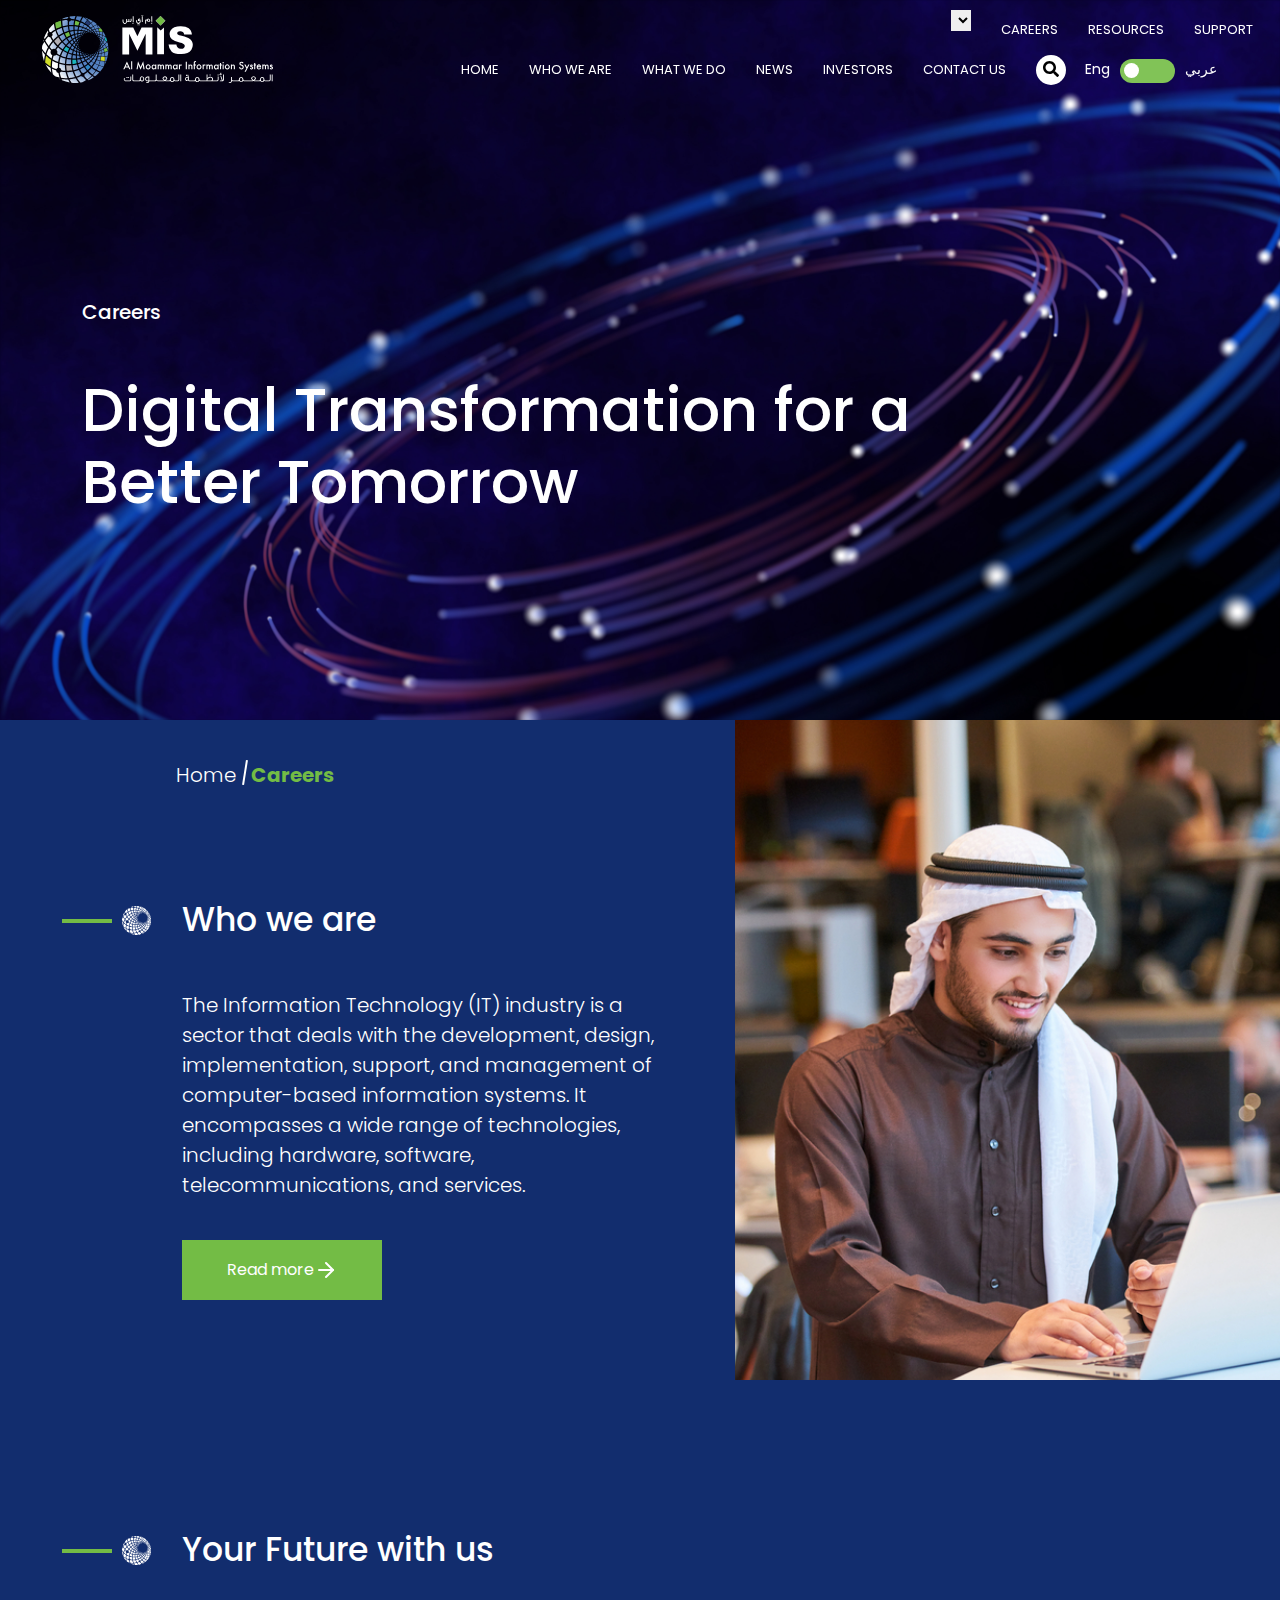
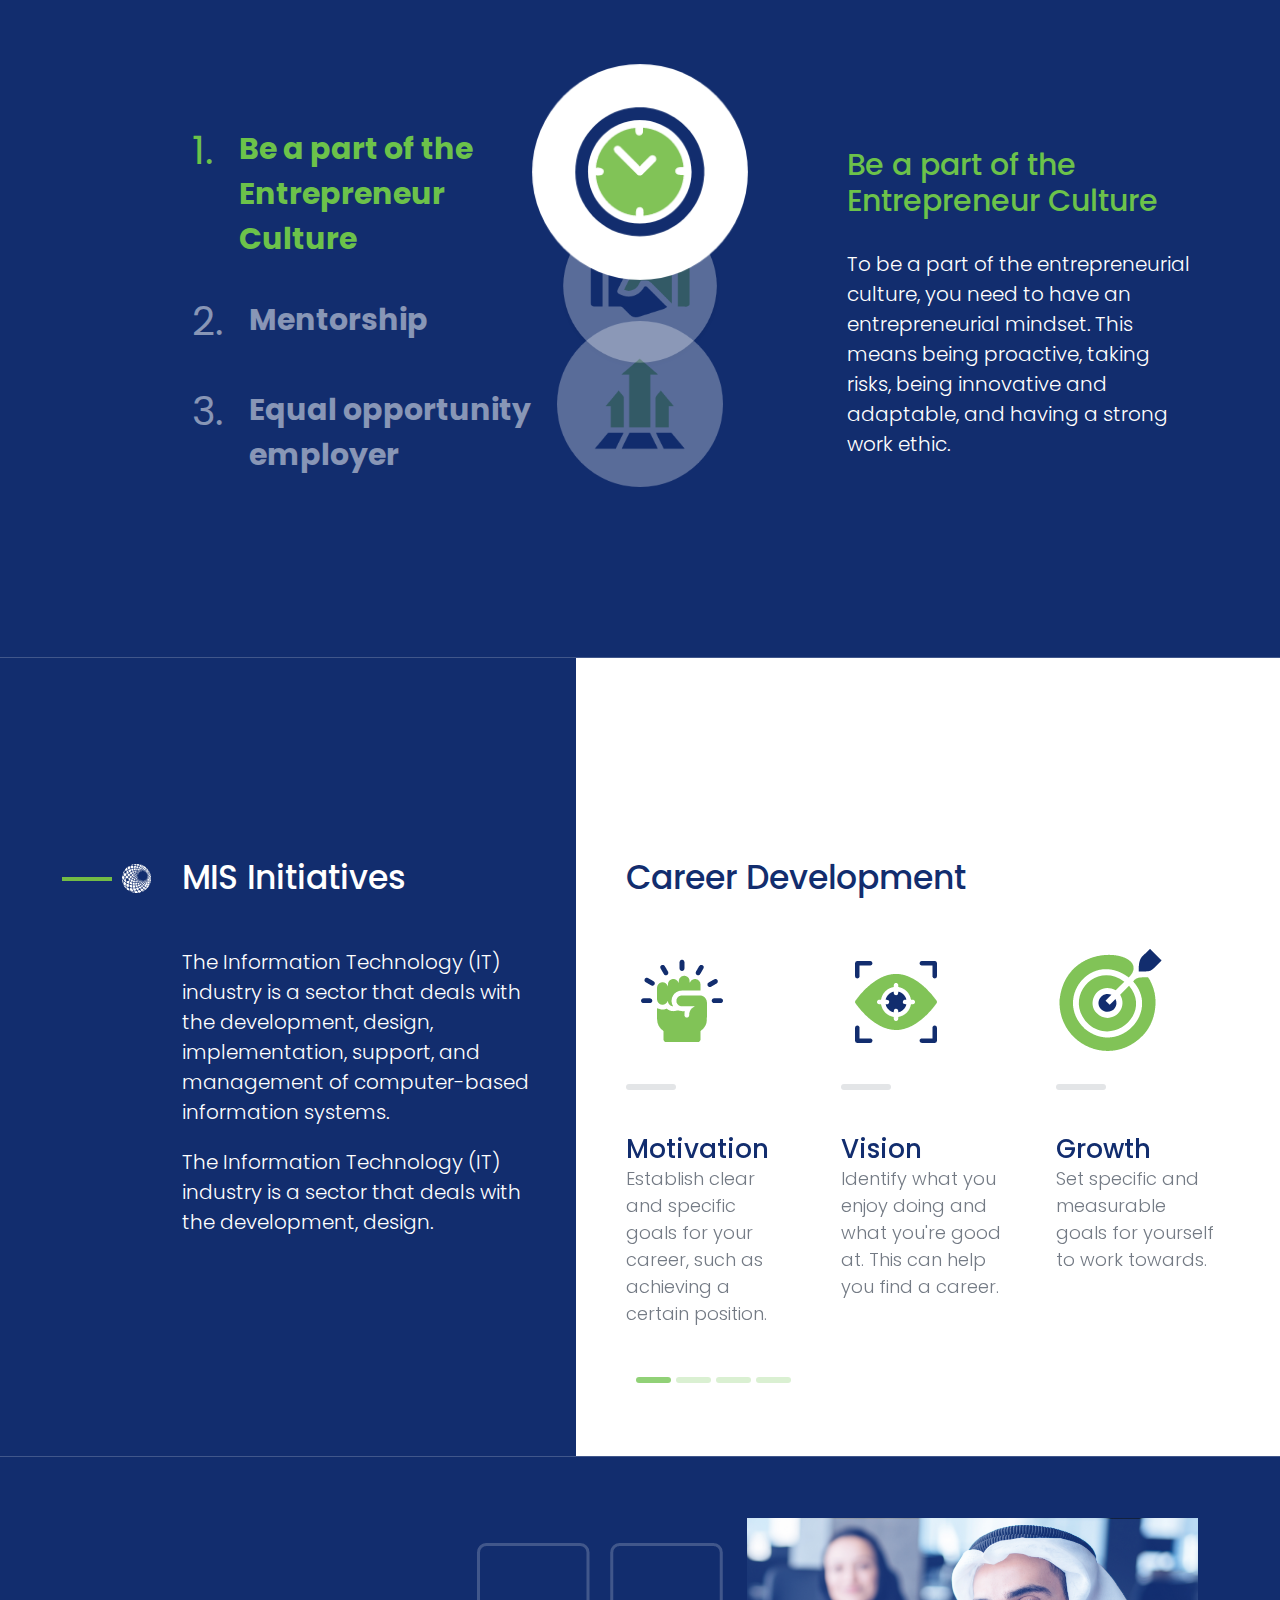
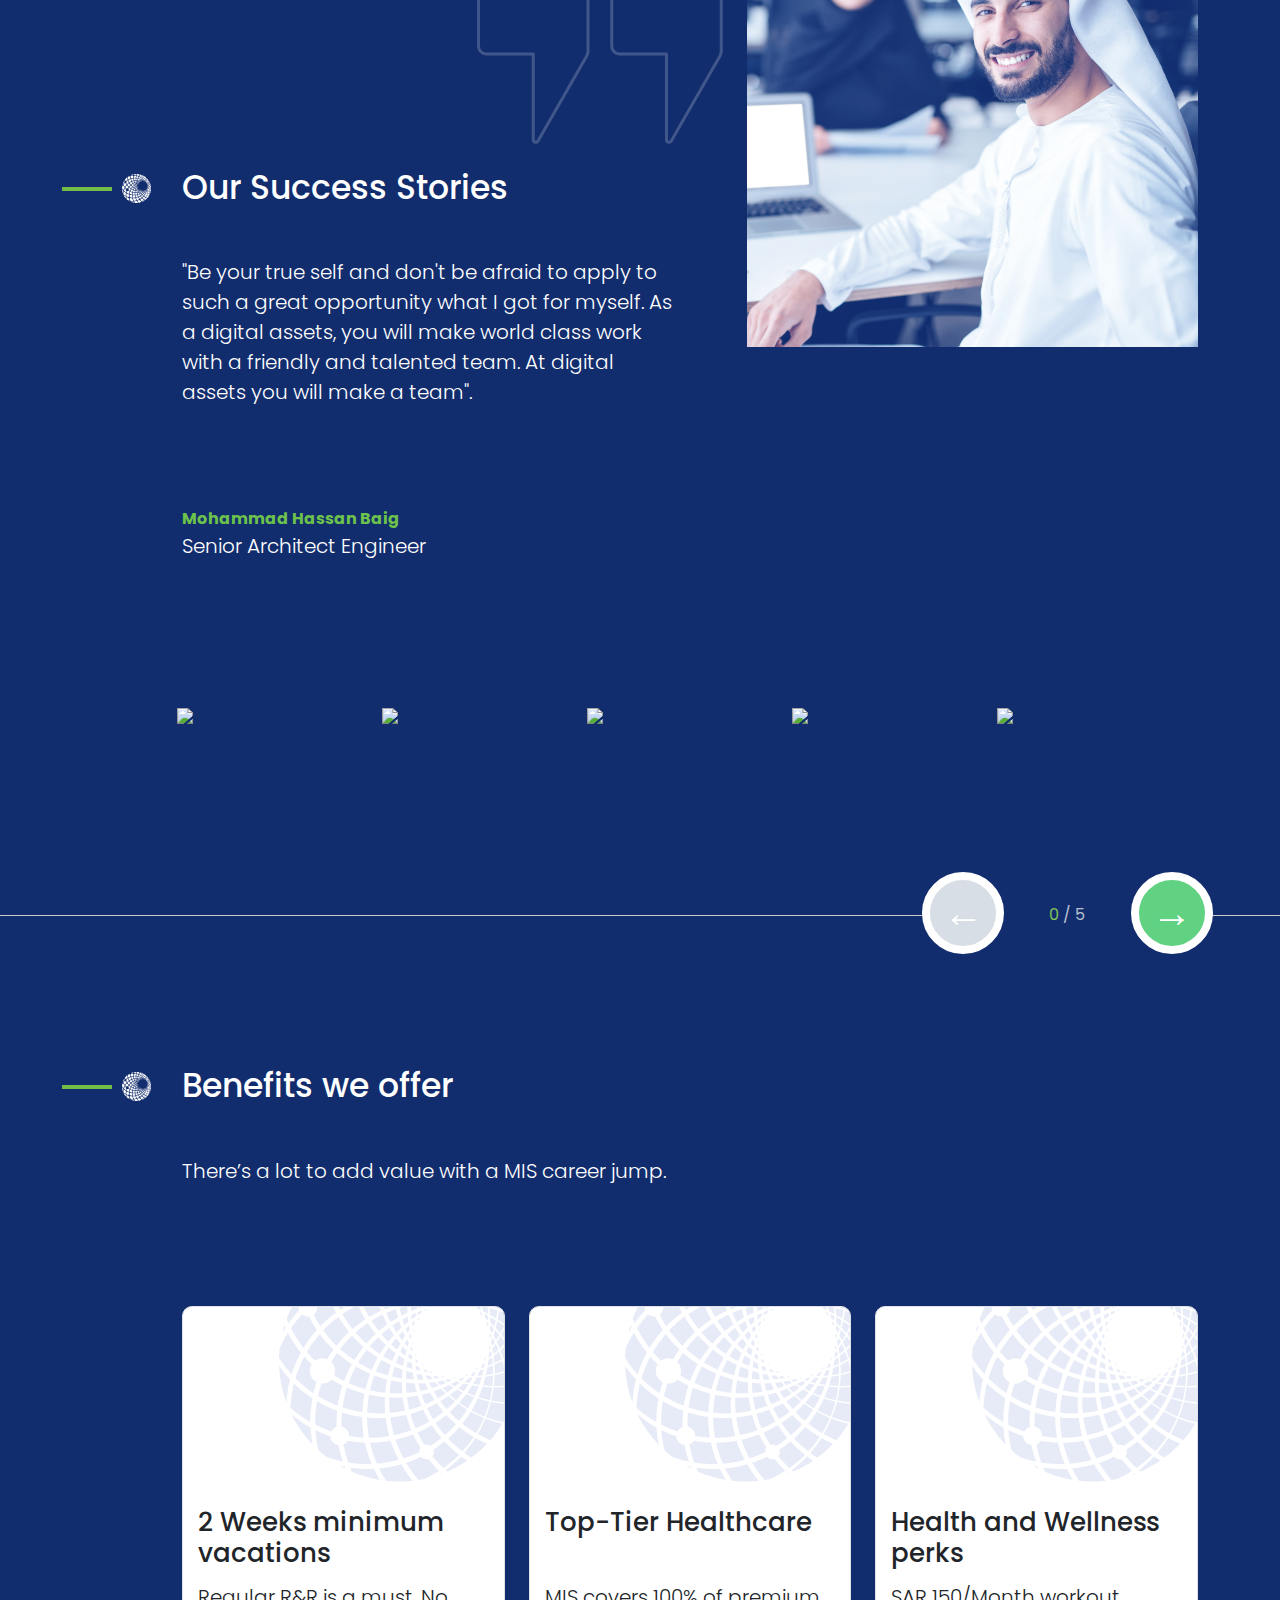
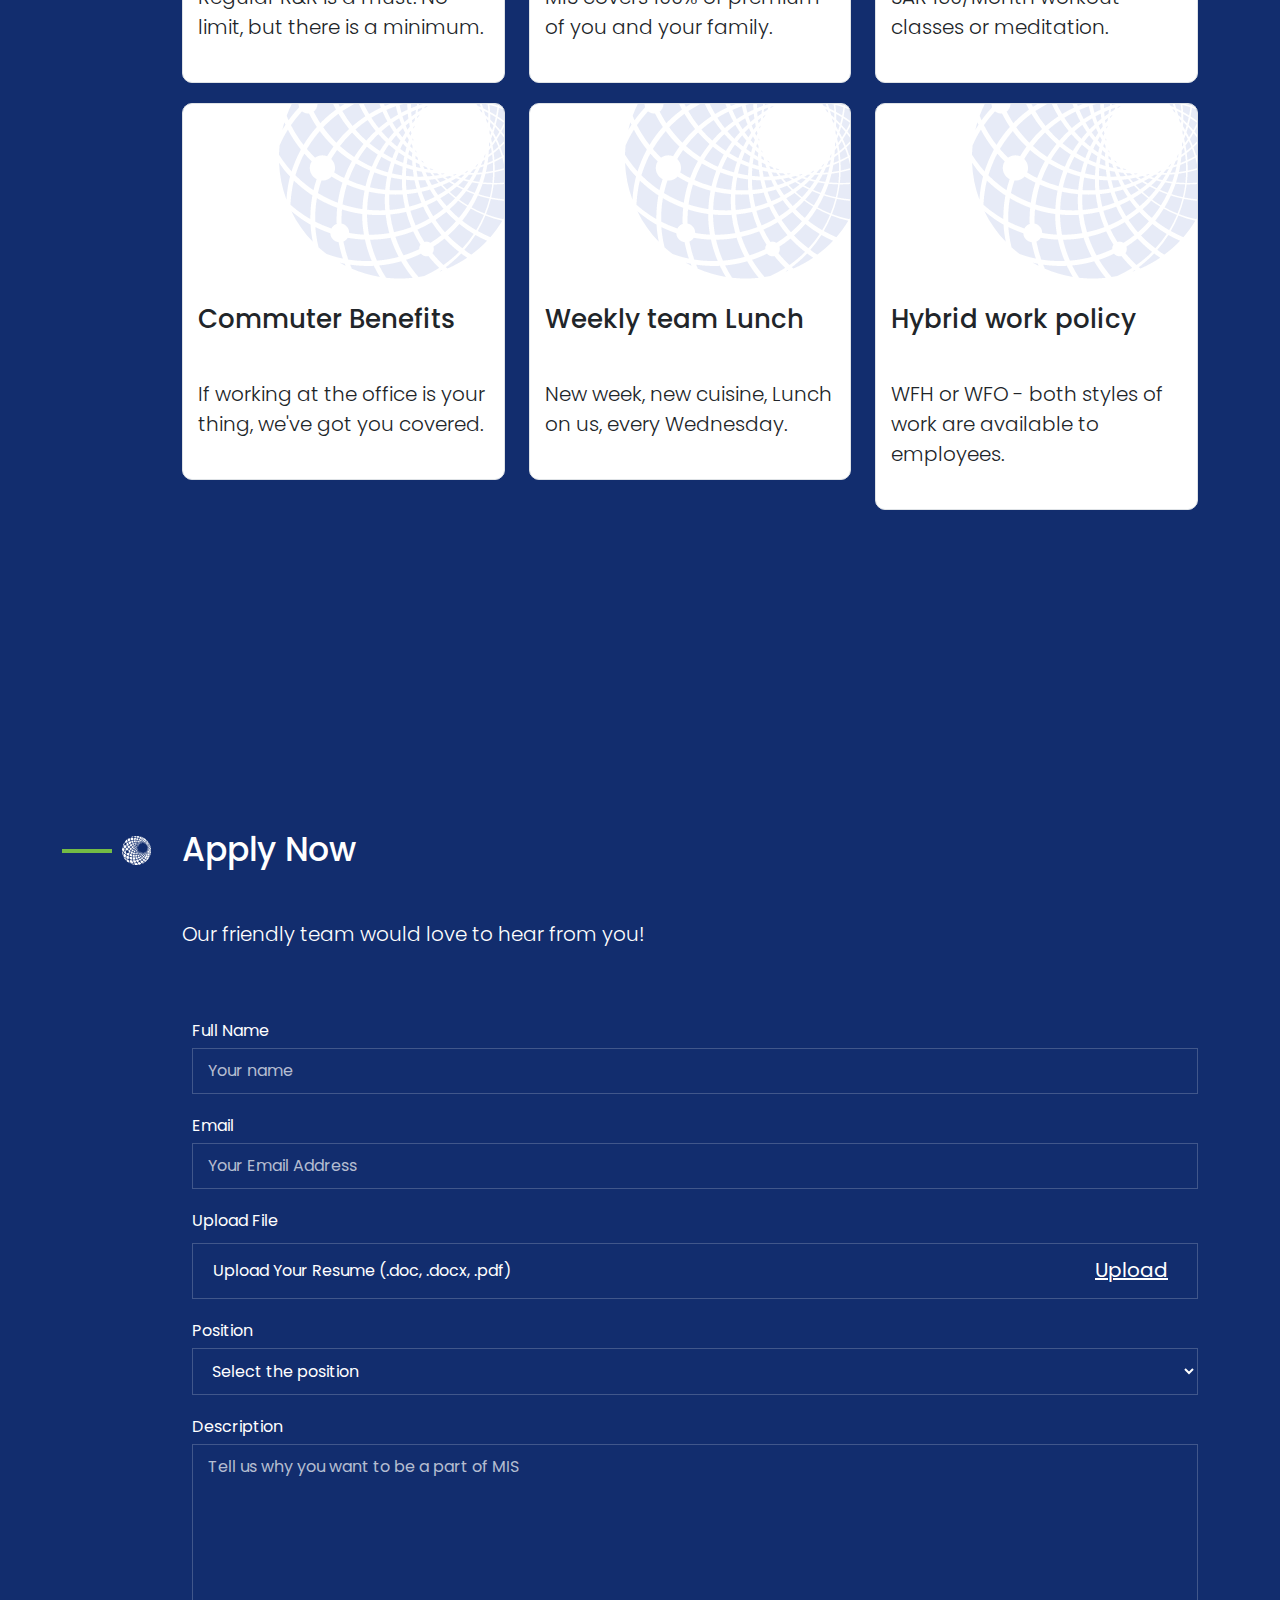
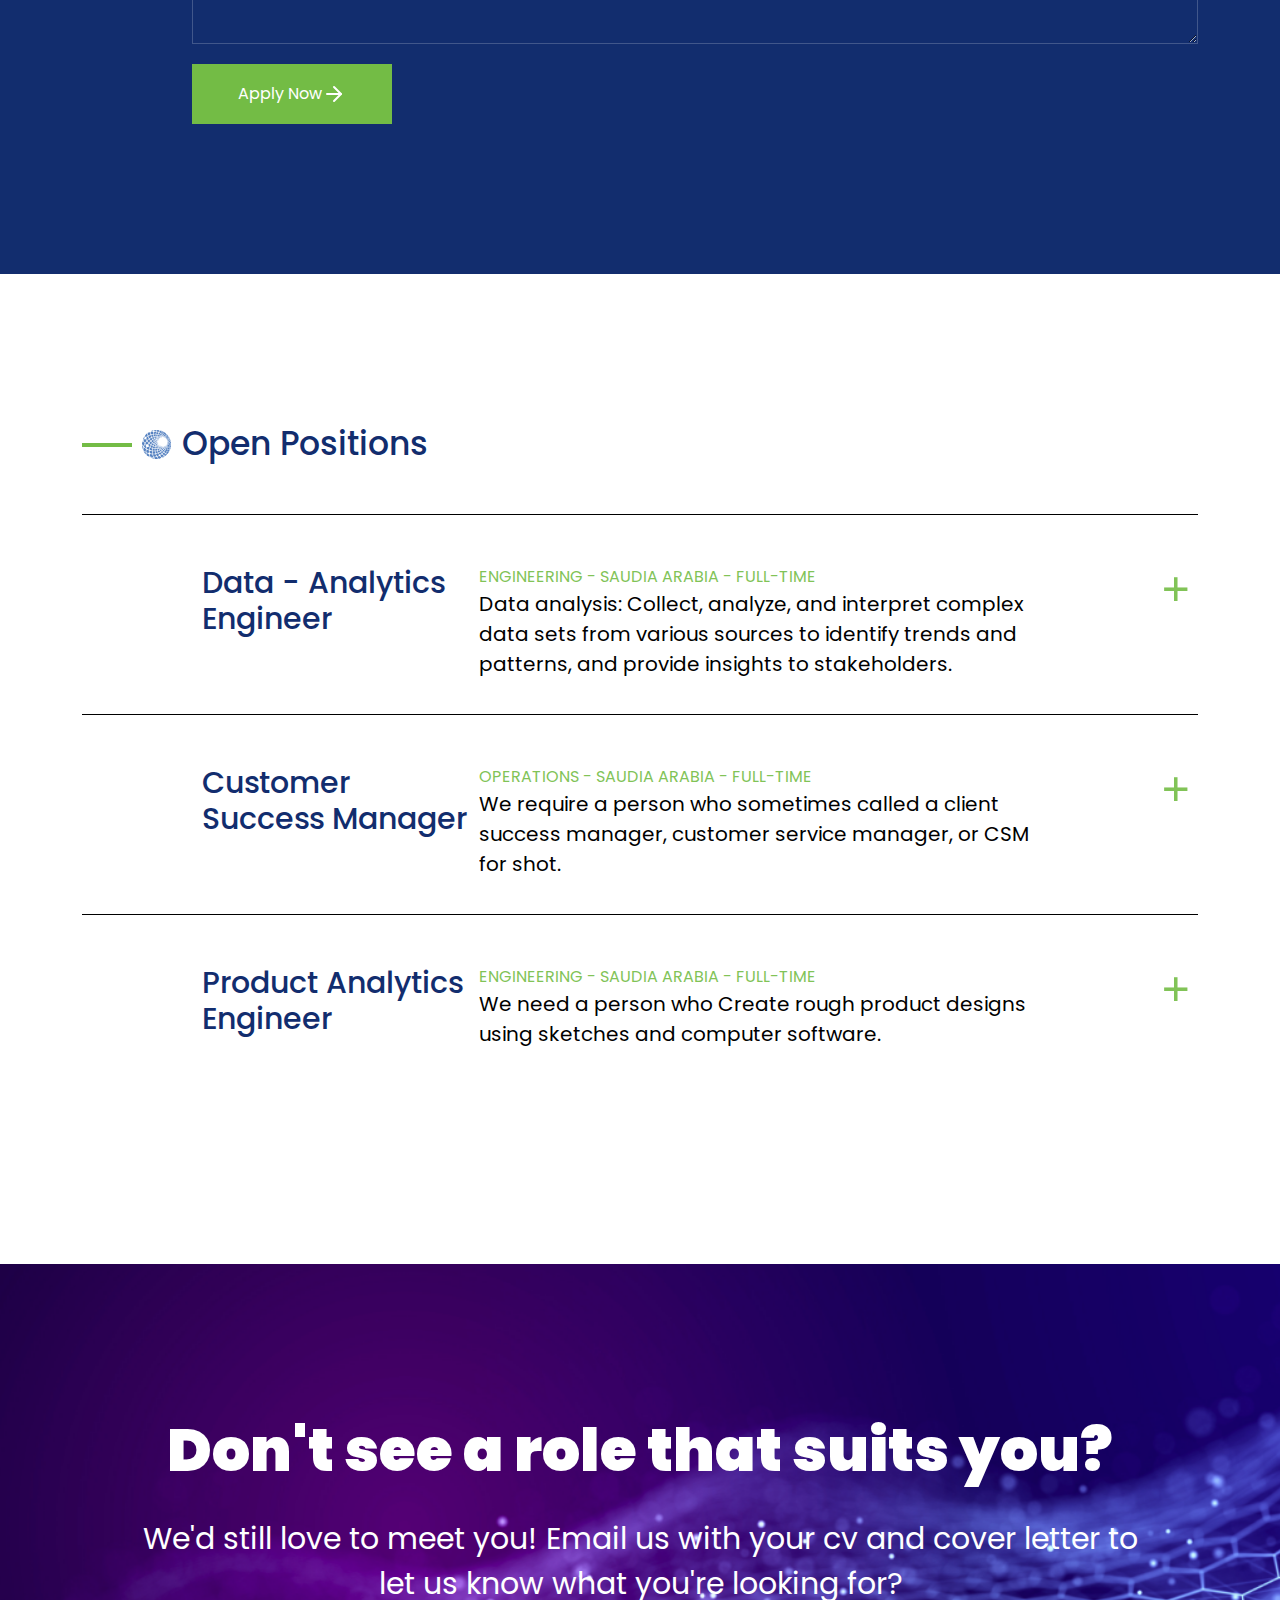
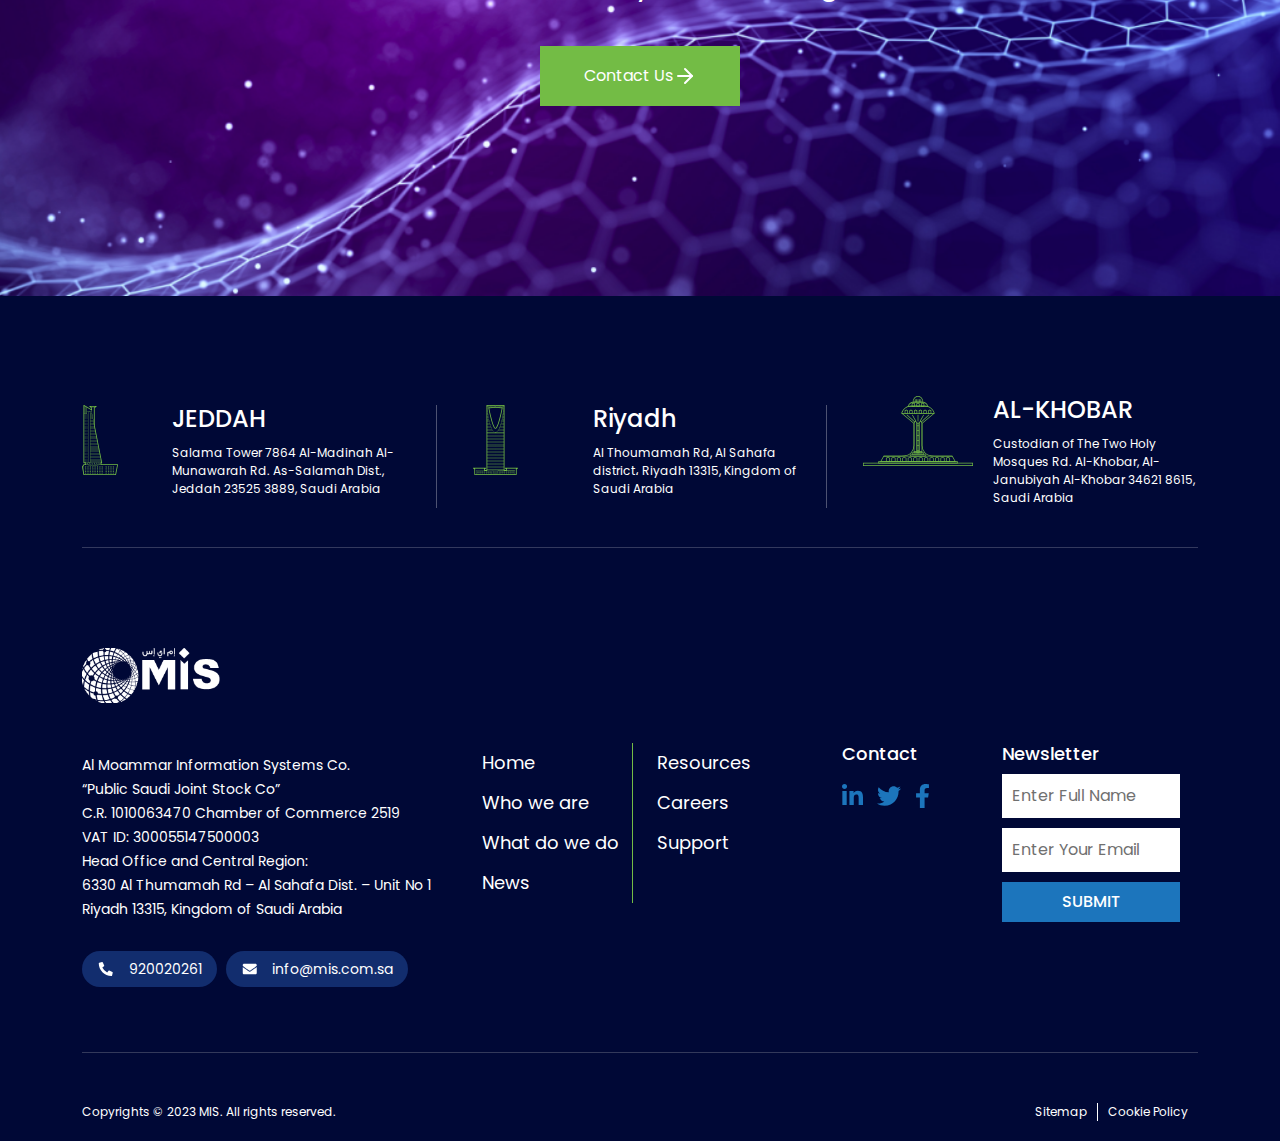
==== commit 0f570c97: "Merge pull request #61 from Centric-DXB/mohsin" ====
--- a/careers.html
+++ b/careers.html
@@ -27,7 +27,7 @@
   <link rel="stylesheet" href="assets/css/animate.min.css">
 
   <!-- BX SLIDER CSS -->
-  <link rel="stylesheet" href="assets/css/jquery.bxslider.min.css">
+  <!-- <link rel="stylesheet" href="assets/css/jquery.bxslider.min.css"> -->
 
   <!-- SLICK CAROUSEL CSS -->
   <link rel="stylesheet" href="assets/css/slick.css">
@@ -48,6 +48,13 @@
 </head>
 
 <body>
+  <!-- PRELOADER -->
+  <div class="preloader">
+    <div class="ring">
+      <h1>Loading...</h1>
+    </div>
+  </div>
+ 
   <header class="head">
     <div class="container-fluid">
       <div class="row">
@@ -202,7 +209,14 @@
               <p>The Information Technology (IT) industry is a sector that deals with the development, design,
                 implementation, support, and management of computer-based information systems. It encompasses a wide range
                 of technologies, including hardware, software, telecommunications, and services.</p>
-              <a href="#" class="button">Read More <i class="fas fa-arrow-right"></i> </a>
+              <!-- <a href="#" class="button">Read More <i class="fas fa-arrow-right"></i> </a> -->
+              <div class="btn__theme-all">
+              <a class="btn__content">Read more <span> <svg xmlns="http://www.w3.org/2000/svg" width="24" height="24" viewBox="0 0 24 24" fill="none" stroke="currentColor" stroke-width="2" stroke-linecap="round" stroke-linejoin="round" class="arrow feather feather-arrow-right">
+                      <line x1="5" y1="12" x2="19" y2="12"></line>
+                      <polyline points="12 5 19 12 12 19"></polyline>
+                    </svg>
+                  </span></a>
+                </div>  
             </div>
           </div>
           <div class="col-12 col-lg-5 order-1-x posRel">
@@ -517,8 +531,18 @@
                     <label for="">Description</label>
                     <textarea name="" id="" placeholder="Tell us why you want to be a part of MIS "></textarea>
                   </div>
-                  <div class="col-xxl-12">
-                    <button>Apply Now <i class="fas fa-arrow-right"></i></button>
+                  <div class="col-xxl-12 ">
+                    <div class="btn__theme-all btn__theme-all-an">
+                      <button class="btn__content">Apply Now
+                        <span> <svg xmlns="http://www.w3.org/2000/svg" width="24" height="24" viewBox="0 0 24 24" fill="none"
+                            stroke="currentColor" stroke-width="2" stroke-linecap="round" stroke-linejoin="round"
+                            class="arrow feather feather-arrow-right">
+                            <line x1="5" y1="12" x2="19" y2="12"></line>
+                            <polyline points="12 5 19 12 12 19"></polyline>
+                          </svg>
+                        </span>
+                      </button>
+                    </div>
                   </div>
                 </div>
               </form>
@@ -554,7 +578,15 @@
 
                     Collaboration: Work closely with cross-functional teams to understand their data needs and collaborate
                     to provide solutions to complex problems. <br><br>
-                    <a href="#">APPLY NOW <i class="fas fa-arrow-right"></i></a>
+                    <!-- <a href="#">APPLY NOW <i class="fas fa-arrow-right"></i></a> -->
+                    <div class="btn__theme-all btn__theme-all-an">
+                      <a class="btn__content">Apply Now
+                         <span> <svg xmlns="http://www.w3.org/2000/svg" width="24" height="24" viewBox="0 0 24 24" fill="none" stroke="currentColor" stroke-width="2" stroke-linecap="round" stroke-linejoin="round" class="arrow feather feather-arrow-right">
+                              <line x1="5" y1="12" x2="19" y2="12"></line>
+                              <polyline points="12 5 19 12 12 19"></polyline>
+                            </svg>
+                          </span></a>
+                        </div> 
                   </p>
                 </div>
               </div>
@@ -571,7 +603,15 @@
                 <div class="acc-desc">
                   <p>We require a person who sometimes called a client success manager, customer service manager, or CSM for
                     shot.<br><br>
-                    <a href="#">APPLY NOW <i class="fas fa-arrow-right"></i></a>
+                    <!-- <a href="#">APPLY NOW <i class="fas fa-arrow-right"></i></a> -->
+                    <div class="btn__theme-all btn__theme-all-an">
+                      <a class="btn__content">Apply Now
+                         <span> <svg xmlns="http://www.w3.org/2000/svg" width="24" height="24" viewBox="0 0 24 24" fill="none" stroke="currentColor" stroke-width="2" stroke-linecap="round" stroke-linejoin="round" class="arrow feather feather-arrow-right">
+                              <line x1="5" y1="12" x2="19" y2="12"></line>
+                              <polyline points="12 5 19 12 12 19"></polyline>
+                            </svg>
+                          </span></a>
+                        </div> 
                   </p>
                 </div>
               </div>
@@ -587,7 +627,15 @@
                 <span>ENGINEERING - SAUDIA ARABIA - FULL-TIME</span>
                 <div class="acc-desc">
                   <p>We need a person who Create rough product designs using sketches and computer software.<br><br>
-                    <a href="#">APPLY NOW <i class="fas fa-arrow-right"></i></a>
+                    <!-- <a href="#">APPLY NOW <i class="fas fa-arrow-right"></i></a> -->
+                    <div class="btn__theme-all btn__theme-all-an">
+                      <a class="btn__content">Apply Now
+                         <span> <svg xmlns="http://www.w3.org/2000/svg" width="24" height="24" viewBox="0 0 24 24" fill="none" stroke="currentColor" stroke-width="2" stroke-linecap="round" stroke-linejoin="round" class="arrow feather feather-arrow-right">
+                              <line x1="5" y1="12" x2="19" y2="12"></line>
+                              <polyline points="12 5 19 12 12 19"></polyline>
+                            </svg>
+                          </span></a>
+                        </div> 
                   </p>
                 </div>
               </div>
@@ -606,7 +654,14 @@
             <h2>Don't see a role that suits you?</h2>
             <p>We'd still love to meet you! Email us with your cv and cover letter to <br> let us know what you're looking
               for?</p>
-            <a href="#">Contact Us <i class="fas fa-arrow-right"></i></a>
+            <!-- <a href="#">Contact Us <i class="fas fa-arrow-right"></i></a> -->
+            <div class="btn__theme-all btn__theme-all-contactus">
+              <a class="btn__content">Contact Us <span> <svg xmlns="http://www.w3.org/2000/svg" width="24" height="24" viewBox="0 0 24 24" fill="none" stroke="currentColor" stroke-width="2" stroke-linecap="round" stroke-linejoin="round" class="arrow feather feather-arrow-right">
+                      <line x1="5" y1="12" x2="19" y2="12"></line>
+                      <polyline points="12 5 19 12 12 19"></polyline>
+                    </svg>
+                  </span></a>
+                </div>  
           </div>
         </div>
       </div>
@@ -816,7 +871,7 @@
   <script src="assets/js/fontawesome.min.js"></script>
 
   <!-- BX SLIDER JS -->
-  <script src="assets/js/jquery.bxslider.min.js"></script>
+  <!-- <script src="assets/js/jquery.bxslider.min.js"></script> -->
   <!-- <script src="assets/js/slider.js"></script> -->
 
   <!-- SLICK SLIDER JS -->
--- a/assets/css/style.css
+++ b/assets/css/style.css
@@ -1 +1 @@
-﻿@import"https://fonts.googleapis.com/css2?family=Poppins:wght@100;200;300;400;500;600&family=Roboto:wght@100;300;400;500;700;900&display=swap";:root{--footer-bg: #000836;--light-green: #73BC45;--white: #fff;--blue-color: #1C6C96;--dark-blue-color: #122D6E;--blue-normal: #1C75BC;--dull-purple: #253B73;--light-parrot-green: #61D281;--medium-grey: #707070;--slider-active-green: #81C357;--mobile-navigation: #80C156;--dark-purple: #122D6E;--black-color: #000000;--carousel-hover-bg: #051231;--seminar-green-color: #6CC24A;--poppins: "Poppins", sans-serif;--roboto: "Roboto", sans-serif;--arabic-font: "Droid Arabic Kufi";--font-weight-lighter: 100;--font-weight-light: 200;--font-weight-normal: 300;--font-weight-medium: 400;--font-weight-bold: 500;--font-weight-bolder: 600}header{position:fixed;z-index:99;width:100%;transition:all .2s linear;top:0}@media(max-width: 992px){header{background:var(--blue-normal);padding:0 0 20px 0;position:relative}}header.fixed{position:fixed;background:rgba(0,0,0,.4);backdrop-filter:blur(30px);transition:all .2s linear;top:0;left:0;padding:10px 0;box-shadow:0 5px 10px rgba(0,0,0,.1)}header.fixed .top-main-navigation{margin-bottom:10px}header.fixed .top-main-navigation ul li a{color:var(--white)}header.fixed .top-main-navigation ul li select{color:var(--white)}@media(max-width: 992px){header.fixed{position:relative;padding:0;background:var(--blue-normal)}}header.fixed .main-menu ul li a{color:var(--white)}header.fixed .main-menu ul li a.search{background:var(--slider-active-green)}header.fixed .main-menu ul li a.search svg{color:var(--white)}header.fixed .main-menu .lang-toggle1{color:var(--white)}header .logo{padding:15px 0 15px 30px;display:block}@media(max-width: 767px){header .logo{padding-left:0;text-align:center}}header .logo img{max-width:100%}@media(max-width: 768px){header .top-main-navigation{background:rgba(0,0,0,0)}}header .top-main-navigation ul{display:flex;justify-content:flex-end;margin-top:10px}@media(max-width: 767px){header .top-main-navigation ul{justify-content:center}}@media(max-width: 600px){header .top-main-navigation ul{justify-content:center;flex-direction:column;margin-bottom:30px}}header .top-main-navigation ul li{display:block;font-size:13px;padding:0 15px;line-height:40px;text-transform:uppercase;font-family:var(--poppins)}header .top-main-navigation ul li.arabic-text{display:none}@media(min-width: 992px)and (max-width: 1100px){header .top-main-navigation ul li{padding:0 10px;font-size:11px}}@media(min-width: 768px)and (max-width: 992px){header .top-main-navigation ul li{padding:0 10px;font-size:11px}}@media(max-width: 600px){header .top-main-navigation ul li{text-align:center}}header .top-main-navigation ul li .topMainNavigationPhone{color:var(--slider-active-green)}header .top-main-navigation ul li a{color:var(--white);text-decoration:none;line-height:40px;display:inline-block;transition:all .3s linear}header .top-main-navigation ul li a:hover{color:var(--slider-active-green);border-bottom:3px solid var(--slider-active-green);transition:all .3s linear}header .top-main-navigation ul .topMainNavigationSharePrice{border-radius:5px;padding:0px 10px;height:40px;background-color:var(--slider-active-green)}header .top-main-navigation ul .topMainNavigationSharePrice:hover{color:var(--slider-active-green);border:2px solid var(--white);transition:all .3s linear}header .top-main-navigation ul .topMainNavigationSharePrice .anchorText{color:var(--white);text-decoration:none;line-height:40px;display:inline-block;transition:all .3s linear}header .top-main-navigation ul .topMainNavigationSharePrice .anchorText:hover{color:var(--white);border-bottom:0px;transition:all .3s linear}header .top-main-navigation ul .topMainNavigationSharePrice select{background:rgba(0,0,0,0);padding:10px;color:var(--white)}@media(max-width: 768px){header .main-menu{text-align:right;position:relative;padding-bottom:20px}}header .main-menu ul{display:inline-flex;justify-content:flex-end;width:85%}@media(min-width: 1400px)and (max-width: 1500px){header .main-menu ul{width:80%}}@media(min-width: 1300px)and (max-width: 1400px){header .main-menu ul{width:80%}}@media(min-width: 1100px)and (max-width: 1300px){header .main-menu ul{width:80%}}@media(min-width: 768px)and (max-width: 1100px){header .main-menu ul{width:75%}}@media(max-width: 768px){header .main-menu ul{display:none;width:100%;margin-bottom:20px;transition:all .3s linear}}header .main-menu ul.active{display:block;width:100%;transition:all .3s linear;top:50px;position:relative}header .main-menu ul li{display:block;font-size:13px;padding:0 15px;line-height:40px;text-transform:uppercase;font-family:var(--poppins);position:relative}header .main-menu ul li.arabic-text{display:none}header .main-menu ul li.sub-menu{padding:0 25px 0 15px}header .main-menu ul li.sub-menu:hover .downarrow-icon::before{color:var(--slider-active-green);transition:all .2s linear}header .main-menu ul li.sub-menu .downarrow-icon::before{position:absolute;content:"";font-weight:900;font-family:"Font Awesome 5 Free";top:0;right:0;color:#fff;font-size:20px}@media(min-width: 992px)and (max-width: 1100px){header .main-menu ul li{padding:0 10px;font-size:11px}}@media(min-width: 768px)and (max-width: 992px){header .main-menu ul li{padding:0 10px;font-size:11px}}@media(max-width: 768px){header .main-menu ul li{text-align:right}}header .main-menu ul li a{color:var(--white);text-decoration:none;line-height:40px;display:inline-block;transition:all .3s linear}header .main-menu ul li a:hover{color:var(--slider-active-green);border-bottom:3px solid var(--slider-active-green);transition:all .3s linear}header .main-menu ul li a svg{margin-left:5px;transform:rotate(0deg);transition:all .5s ease}header .main-menu ul li a:hover svg{transform:rotate(-180deg);transition:all .5s ease}header .main-menu ul li a.search{background:var(--white);border-radius:50px;width:30px;height:30px;display:block;text-align:center;padding-top:6px;margin-top:5px;line-height:20px}@media(max-width: 768px){header .main-menu ul li a.search{display:inline-block}}header .main-menu ul li a.search svg{color:#000;font-size:16px;margin-left:0}header .main-menu ul li a.search:hover svg{transform:rotate(0deg)}header .main-menu ul li ul.dropdown--menu{position:absolute;top:100%;left:10px;width:200px;display:block;background:rgba(0,0,0,.4);backdrop-filter:blur(30px);opacity:0;transition:all .5s ease;transform:scaleY(0);transform-origin:top}header .main-menu ul li ul.dropdown--menu::before{border-top:7px solid rgba(0,0,0,0);border-left:7px solid rgba(0,0,0,0);border-right:7px solid rgba(0,0,0,0);border-bottom:7px solid rgba(0,0,0,.4);left:20%;top:-14px;position:absolute;content:""}header .main-menu ul li ul.dropdown--menu li{border-bottom:1px solid rgba(0,0,0,.2);padding:0}header .main-menu ul li ul.dropdown--menu li a{color:var(--white);display:block;padding:0 10px}header .main-menu ul li ul.dropdown--menu li a:hover{background:var(--slider-active-green)}header .main-menu ul li:hover ul.dropdown--menu{opacity:1;transition:all .5s ease;transform:scaleY(1)}header .main-menu .lang-toggle1{display:inline-flex;border:0 solid #fff;color:var(--white);font-size:14px;margin-right:10px;font-family:var(--poppins)}@media(max-width: 768px){header .main-menu .lang-toggle1{position:absolute;top:0;right:60px}}header .main-menu .lang-toggle1 .switch1{position:relative;display:inline-block;width:55px;height:24px;margin:0 10px}header .main-menu .lang-toggle1 .switch1 input{opacity:0;width:0;height:0}header .main-menu .lang-toggle1 .slider1{position:absolute;cursor:pointer;top:0;left:0;right:0;bottom:0;background-color:var(--slider-active-green);-webkit-transition:.4s;transition:.4s}header .main-menu .lang-toggle1 .slider1:before{position:absolute;content:"";height:15px;width:15px;left:4px;bottom:5px;background-color:#fff;-webkit-transition:.4s;transition:.4s}header .main-menu .lang-toggle1 input:checked+.slider1{background-color:var(--slider-active-green)}header .main-menu .lang-toggle1 input:focus+.slider1{box-shadow:0 0 1px #2196f3}header .main-menu .lang-toggle1 input:checked+.slider1:before{-webkit-transform:translateX(26px);-ms-transform:translateX(26px);transform:translateX(26px)}header .main-menu .lang-toggle1 .slider1.round{border-radius:34px}header .main-menu .lang-toggle1 .slider1.round:before{border-radius:50%}header .mobile--header{display:flex;justify-content:space-between}header .mobile--header .menu-menu .mobile-menu{display:inline-block;background:var(--mobile-navigation);border-radius:50px;padding:15px;margin:10px 0 0 0;cursor:pointer}header .mobile--header .menu-menu .mobile-menu svg{color:var(--white);font-size:16px}header .mobile--header .menu-menu .navigation{position:absolute;top:61px;left:0;width:100%;background:var(--blue-normal);display:none}header .mobile--header .menu-menu .navigation ul{display:block;width:100%}header .mobile--header .menu-menu .navigation ul li{border-bottom:1px solid rgba(255,255,255,.2);line-height:45px;font-size:16px;text-align:left;position:relative}@media(max-width: 450px){header .mobile--header .menu-menu .navigation ul li{font-size:12px}}header .mobile--header .menu-menu .navigation ul li span{display:inline-block;position:absolute;top:0;right:0;padding:0 10px;cursor:pointer}header .mobile--header .menu-menu .navigation ul li span svg{color:var(--white)}header .mobile--header .menu-menu .navigation ul li.arabic-text{display:none}header .mobile--header .menu-menu .navigation ul li a{color:var(--white);text-decoration:none;display:block;padding:0 0 0 20px}header .mobile--header .menu-menu .navigation ul li select{background:rgba(0,0,0,0);color:var(--white);margin-left:20px}header .mobile--header .menu-menu .navigation ul li ul.dropdown--menu{position:relative;display:none;background:var(--blue-color)}header .mobile--header .mobile-logo{display:block;padding:10px 0 0 0}header .mobile--header .mobile-search-wrapper .mobilesearch{background:var(--mobile-navigation);border-radius:50px;width:45px;height:45px;display:block;text-align:center;padding-top:11px;margin-top:10px}header .mobile--header .mobile-search-wrapper .mobilesearch svg{color:var(--white);font-size:21px}.preloader{position:fixed;top:0;left:0;width:100%;height:100%;z-index:999;background:#253b73;text-align:center;display:flex;flex-direction:column;align-items:center;justify-content:center}.preloader.open{display:none}.preloader .whitebackground{margin-top:100px}.preloader .whitebackground .lds-ripple{display:inline-block;position:relative;width:200px;height:200px}.preloader .whitebackground .lds-ripple div{position:absolute;border:2px solid #fff;opacity:1;border-radius:50%;animation:lds-ripple 1s cubic-bezier(0, 0.2, 0.8, 1) infinite}.preloader .whitebackground .lds-ripple div:nth-child(2){animation-delay:-0.5s}@keyframes lds-ripple{0%{top:36px;left:36px;width:0;height:0;opacity:0}4.9%{top:100px;left:100px;width:0;height:0;opacity:0}5%{top:100px;left:100px;width:0;height:0;opacity:1}100%{top:0px;left:0px;width:200px;height:200px;opacity:0}}.foot{display:block;background:var(--footer-bg);padding-top:70px}.foot .footer-logo{display:block;padding:100px 0 40px}@media(max-width: 600px){.foot .footer-logo{padding-left:30px}}.foot .footer-location{display:inline-flex;justify-content:space-between;align-items:center;padding:30px 60px;color:#fff;border-bottom:1px solid rgba(255,255,255,.2)}@media(min-width: 1300px)and (max-width: 1400px){.foot .footer-location{padding:30px 0}}@media(min-width: 1200px)and (max-width: 1300px){.foot .footer-location{padding:30px 0}}@media(min-width: 1100px)and (max-width: 1200px){.foot .footer-location{padding:30px 0}}@media(min-width: 992px)and (max-width: 1100px){.foot .footer-location{padding:30px 0}}@media(min-width: 768px)and (max-width: 992px){.foot .footer-location{padding:30px 0;flex-direction:column}}@media(max-width: 767px){.foot .footer-location{padding:30px 0;flex-direction:column;margin:0 50px;border-bottom:none}}.foot .footer-location .location{display:flex;position:relative;width:30%}@media(min-width: 768px)and (max-width: 992px){.foot .footer-location .location{width:100%;margin-bottom:80px}}@media(max-width: 767px){.foot .footer-location .location{width:100%;margin-bottom:80px}}@media(max-width: 550px){.foot .footer-location .location{width:100%;margin-bottom:50px;background:url(../images/lightbottomline.png) no-repeat bottom center;padding-bottom:50px}}@media(max-width: 767px){.foot .footer-location .location:last-child{margin-bottom:0}}@media(max-width: 550px){.foot .footer-location .location:last-child{margin-bottom:0;background:none}}.foot .footer-location .location::after{content:"";position:absolute;width:1px;height:100%;background:rgba(255,255,255,.3);right:-30px;top:0}@media(min-width: 1300px)and (max-width: 1400px){.foot .footer-location .location::after{right:0px}}@media(min-width: 1200px)and (max-width: 1300px){.foot .footer-location .location::after{right:-20px}}@media(min-width: 1100px)and (max-width: 1200px){.foot .footer-location .location::after{right:-20px}}@media(min-width: 992px)and (max-width: 1100px){.foot .footer-location .location::after{right:-20px}}@media(min-width: 768px)and (max-width: 992px){.foot .footer-location .location::after{width:60%;height:1px;left:150px;top:120px}}@media(max-width: 767px){.foot .footer-location .location::after{width:60%;height:1px;left:20%;top:120px}}@media(max-width: 550px){.foot .footer-location .location::after{display:none}}.foot .footer-location .location:last-child::after{display:none}.foot .footer-location .location .location-info{padding-left:20px}@media(min-width: 1300px)and (max-width: 1400px){.foot .footer-location .location .location-info{width:90%}}@media(min-width: 1200px)and (max-width: 1300px){.foot .footer-location .location .location-info{width:100%}}@media(min-width: 1100px)and (max-width: 1200px){.foot .footer-location .location .location-info{width:100%}}@media(min-width: 992px)and (max-width: 1100px){.foot .footer-location .location .location-info{width:100%}}@media(min-width: 768px)and (max-width: 992px){.foot .footer-location .location .location-info{width:100%}}.foot .footer-location .location .location-info.jeddah{background:url(../images/jeddah.svg) no-repeat 0 0;padding-left:90px}@media(max-width: 992px){.foot .footer-location .location .location-info.jeddah{padding:0 0 0 130px;background:url(../images/jeddah.svg) no-repeat 40px 0}}@media(max-width: 550px){.foot .footer-location .location .location-info.jeddah{padding:0 0 0 130px;background:url(../images/jeddah.svg) no-repeat 35px 0}}@media(max-width: 480px){.foot .footer-location .location .location-info.jeddah{padding:100px 0 0 0;background:url(../images/jeddah.svg) no-repeat top center}}.foot .footer-location .location .location-info.riyadh{background:url(../images/riyadh.svg) no-repeat 0 0;padding-left:120px}@media(max-width: 992px){.foot .footer-location .location .location-info.riyadh{padding:0 0 0 130px;background:url(../images/riyadh.svg) no-repeat 35px 0}}@media(max-width: 550px){.foot .footer-location .location .location-info.riyadh{padding:0 0 0 130px;background:url(../images/riyadh.svg) no-repeat 30px 0}}@media(max-width: 480px){.foot .footer-location .location .location-info.riyadh{padding:100px 0 0 0;background:url(../images/riyadh.svg) no-repeat top center}}.foot .footer-location .location .location-info.alkhobar{background:url(../images/khobar.svg) no-repeat 0 0;padding-left:130px}@media(max-width: 550px){.foot .footer-location .location .location-info.alkhobar{padding:0 0 0 130px}}@media(max-width: 480px){.foot .footer-location .location .location-info.alkhobar{padding:100px 0 0 0;background:url(../images/khobar.svg) no-repeat top center}}.foot .footer-location .location .location-info.arabic-text{display:none}.foot .footer-location .location .location-info h3{font-size:24px;font-weight:500;margin-bottom:10px}.foot .footer-location .location .location-info p{font-size:12px;font-weight:400;margin-bottom:10px}.foot .footer-company-info{display:block;padding:10px 0 0 0}.foot .footer-company-info.arabic-text{display:none}.foot .footer-company-info .contact-info{display:block}@media(max-width: 991px){.foot .footer-company-info{padding:50px 0 100px 0}}@media(max-width: 600px){.foot .footer-company-info{padding:50px 30px 100px}}.foot .footer-company-info p{color:#fff;font-size:14px;line-height:24px}.foot .footer-company-info .contact-info{color:var(--white);margin-top:30px;font-size:14px}.foot .footer-company-info .contact-info .info-detail{display:inline-block;padding:0 15px;line-height:36px;background:var(--dark-purple);border-radius:50px;margin-right:5px;transition:all .2s ease-in-out;cursor:pointer;margin-bottom:15px}@media(max-width: 400px){.foot .footer-company-info .contact-info .info-detail{margin-bottom:10px}}.foot .footer-company-info .contact-info .info-detail svg{margin-right:10px}.foot .footer-company-info .contact-info .info-detail a{color:var(--white);text-decoration:none}.foot .footer-company-info .contact-info .info-detail:hover{background:var(--footer-bg);transition:all .2s ease-in-out}.foot .footer-links{display:block}@media(max-width: 600px){.foot .footer-links{padding:0 30px}}.foot .footer-links .links{display:inline-flex;width:48%;flex-direction:column;border-right:1px solid #73bc45}.foot .footer-links .links.arabic-text{display:none}@media(max-width: 991px){.foot .footer-links .links{margin-bottom:30px;padding-bottom:30px;width:100%;border-right:none;border-bottom:1px solid #73bc45}}.foot .footer-links .links:nth-child(2){border:none}@media(max-width: 991px){.foot .footer-links .links:nth-child(2){margin-bottom:0}}.foot .footer-links .links li{display:inline-block;width:100%;line-height:40px;font-size:18px}@media screen and (max-width: 991px){.foot .footer-links .links li{width:100%;line-height:50px}}@media screen and (max-width: 991px){.foot .footer-links .links li:nth-child(5){padding-top:15px}}.foot .footer-links .links li a{display:block;color:#fff;text-decoration:none;padding-left:20px}@media screen and (max-width: 991px){.foot .footer-links .links li a{padding-left:0}}.foot .footer-two-div{display:flex}@media screen and (max-width: 991px){.foot .footer-two-div{flex-direction:column}}.foot .footer-two-div .footer-social{display:inline-block;width:45%}.foot .footer-two-div .footer-social.arabic-text{display:none}@media screen and (max-width: 991px){.foot .footer-two-div .footer-social{order:2;width:100%;display:flex;justify-content:space-between;align-content:center;border-top:1px solid rgba(255,255,255,.2);padding-top:50px}}@media(max-width: 600px){.foot .footer-two-div .footer-social{padding:50px 30px 0}}.foot .footer-two-div .footer-social h2{font-size:18px;color:var(--white)}.foot .footer-two-div .footer-social ul{display:block;margin-top:20px}.foot .footer-two-div .footer-social ul li{display:inline-block;font-size:24px;margin-right:10px}.foot .footer-two-div .footer-social ul li a{color:var(--blue-normal)}@media screen and (max-width: 991px){.foot .footer-two-div .footer-social ul{margin-top:0}}.foot .footer-two-div .footer-newsletter{display:inline-block;width:50%;color:var(--white)}.foot .footer-two-div .footer-newsletter.arabic-text{display:none}@media(max-width: 991px){.foot .footer-two-div .footer-newsletter{margin-bottom:50px;width:100%;border-top:1px solid rgba(255,255,255,.2);padding-top:50px}}@media(max-width: 600px){.foot .footer-two-div .footer-newsletter{padding:50px 30px 0}}.foot .footer-two-div .footer-newsletter .newsletter-form{display:block}@media(max-width: 991px){.foot .footer-two-div .footer-newsletter .newsletter-form{width:90%}}.foot .footer-two-div .footer-newsletter .newsletter-form input[type=text],.foot .footer-two-div .footer-newsletter .newsletter-form input.newsletter_field{background:var(--white);padding:10px;margin-bottom:10px;width:100%}.foot .footer-two-div .footer-newsletter .newsletter-form input[type=text]::placeholder,.foot .footer-two-div .footer-newsletter .newsletter-form input.newsletter_field::placeholder{color:var(--medium-grey)}.foot .footer-two-div .footer-newsletter .newsletter-form input[type=submit],.foot .footer-two-div .footer-newsletter .newsletter-form button{background:var(--blue-normal);padding:0;color:var(--white);border:none;text-transform:uppercase;font-size:16px;font-weight:500;width:100%;line-height:40px}.foot .footer-two-div .footer-newsletter .newsletter-form .g-recaptcha{transform:scale(0.7);transform-origin:0 0}@media(max-width: 1400px){.foot .footer-two-div .footer-newsletter .newsletter-form .g-recaptcha{transform:scale(0.6)}}@media(max-width: 1200px){.foot .footer-two-div .footer-newsletter .newsletter-form .g-recaptcha{transform:scale(0.5)}}@media(max-width: 992px){.foot .footer-two-div .footer-newsletter .newsletter-form .g-recaptcha{transform:scale(1);margin-bottom:10px}}@media(max-width: 400px){.foot .footer-two-div .footer-newsletter .newsletter-form .g-recaptcha{transform:scale(0.7);margin-bottom:0}}.foot .footer-two-div .footer-newsletter .newsletter-form .error{color:red;font-size:12px;padding-bottom:10px}.foot .footer-two-div .footer-newsletter .newsletter-form #captcha_error{margin-top:-1.5em}@media(max-width: 992px){.foot .footer-two-div .footer-newsletter .newsletter-form #captcha_error{margin-top:-0.5em}}@media(max-width: 400px){.foot .footer-two-div .footer-newsletter .newsletter-form #captcha_error{margin-top:-1.5em}}.foot .footer-two-div .footer-newsletter .newsletter-form #success-alert-newsletter{background:var(--seminar-green-color);text-align:center;color:var(--white);border:none}.foot .footer-two-div .footer-newsletter h2{font-size:18px;margin-bottom:10px}.foot .footer-bottom{padding:0 0 20px;font-family:var(--poppins)}.foot .footer-bottom.arabic-text{display:none}.foot .footer-bottom p{color:#fff;font-size:12px}@media screen and (max-width: 991px){.foot .footer-bottom p{font-size:14px}}.foot .footer-bottom ul{display:flex;justify-content:flex-end}@media screen and (max-width: 991px){.foot .footer-bottom ul{justify-content:start}}.foot .footer-bottom ul li{display:inline-block;padding:0 10px;border-right:1px solid #fff}.foot .footer-bottom ul li:last-child{border-right:none}.foot .footer-bottom ul li a{display:block;color:#fff;text-decoration:none;font-size:12px}.foot hr{background-color:#ccc;margin:50px 0}@media(max-width: 991px){.foot hr{margin:30px 0}}.arabic .careers-whowe .posRel .careersabout-img{left:unset;right:0}.arabic h1,.arabic h2,.arabic h3,.arabic h4,.arabic h5,.arabic h6,.arabic p,.arabic li{font-family:var(--arabic-font)}.arabic .arabic-text{font-family:var(--arabic-font)}.arabic header .logo{padding:15px 30px 15px 0px}.arabic header .top-main-navigation ul li.arabic-text{display:block}.arabic header .top-main-navigation ul .topMainNavigationSharePrice{height:40px}.arabic header .main-menu ul li{font-family:var(--arabic-font)}.arabic header .main-menu ul li.arabic-text{display:block}.arabic header .main-menu ul li ul.dropdown--menu{right:10px;left:unset}.arabic header .main-menu ul li ul.dropdown--menu::before{right:20%}.arabic header .main-menu .lang-toggle1 .slider1::before{left:5px}.arabic header .mobile--header .menu-menu .navigation ul li{display:block;text-align:right;padding:0 20px 0 0;font-family:var(--arabic-font)}.arabic header .mobile--header .menu-menu .navigation ul li a{display:block}.arabic header .mobile--header .menu-menu .navigation ul li.arabic-text{display:block;text-align:right;padding:0 20px 0 0}.arabic header .mobile--header .menu-menu .navigation ul li.arabic-text a{display:block}.arabic header .mobile--header .menu-menu .navigation ul li select{margin-right:20px;margin-left:0}.arabic header .mobile--header .menu-menu .navigation ul li svg{right:unset;left:15px}.arabic .wrapper nav.topsolution li .solutions--data .solutions--points.arabic-text{display:block}.arabic .wrapper nav.topsolution li .solutions--data .solutions--points.arabic-text span{font-size:20px;padding:8px 20px 8px 0}@media(max-width: 1400px){.arabic .wrapper nav.topsolution li .solutions--data .solutions--points.arabic-text span{font-size:18px}}@media(max-width: 1300px){.arabic .wrapper nav.topsolution li .solutions--data .solutions--points.arabic-text span{font-size:16px}}@media(max-width: 1200px){.arabic .wrapper nav.topsolution li .solutions--data .solutions--points.arabic-text span{font-size:14px}}.arabic .wrapper article section .solutions--content .three-two-column .solution-content-wrapper .solution--data.arabic-text{display:block}.arabic .wrapper article section .solutions--content .three-two-column .solution-content-wrapper .solution--data.arabic-text h1{font-family:var(--arabic-font)}.arabic .wrapper article section .solutions--content .three-two-column.two-column img{margin-left:0;margin-right:110px}.arabic .top-solutions-wrapper .faq_wrapper .faq_item .faq_title .solution-mobile-navigate.arabic-text{display:flex;font-family:var(--arabic-font)}.arabic .top-solutions-wrapper .faq_wrapper .faq_item .faq_title .solution-mobile-navigate.arabic-text span{padding:5px 20px 5px 0}.arabic .top-solutions-wrapper .faq_wrapper .faq_item .faq_details .solutions-mobile-content.arabic-text{display:flex;font-family:var(--arabic-font)}.arabic .top-solutions-wrapper .faq_wrapper .faq_item .faq_details .solutions-mobile-content.arabic-text h3{font-family:var(--arabic-font)}.arabic .slick-list{direction:initial}.arabic .home-about-us .about-us h2,.arabic .home-about-us .about-us p{font-family:var(--arabic-font)}.arabic .home-about-us .about-us.arabic-text{display:block}.arabic .home-about-us .about-us.arabic-text h2,.arabic .home-about-us .about-us.arabic-text p{font-family:var(--arabic-font)}.arabic .home-about-us .about-us.arabic-text p{padding-left:0;padding-right:110px}.arabic .home-about-us .toptext-wrapper .toptext{left:unset;right:-360px;text-align:left;background:url(../images/yellowanglelinearabic.png) no-repeat bottom center;padding:0 0 0 50px}.arabic .home-about-us .toptext-wrapper .toptext.arabic-text{display:inline-block}@media(min-width: 1300px)and (max-width: 1400px){.arabic .home-about-us .toptext-wrapper .toptext.arabic-text{right:-250px;background-size:contain;padding:0 0 0 30px}}@media(min-width: 1200px)and (max-width: 1300px){.arabic .home-about-us .toptext-wrapper .toptext.arabic-text{right:-250px;background-size:contain;padding:0 0 0 30px}}@media(min-width: 1100px)and (max-width: 1200px){.arabic .home-about-us .toptext-wrapper .toptext.arabic-text{right:-200px;background-size:contain;padding:0 0 0 30px}}@media(min-width: 992px)and (max-width: 1100px){.arabic .home-about-us .toptext-wrapper .toptext.arabic-text{right:-200px;background-size:contain;padding:0 0 0 30px}}@media(max-width: 992px){.arabic .home-about-us .toptext-wrapper .toptext.arabic-text{right:-150px;background-size:contain;padding:0 0 0 30px}}@media(max-width: 550px){.arabic .home-about-us .toptext-wrapper .toptext.arabic-text{display:none}}.arabic .home-about-us .lefttext-wrapper .lefttext{left:unset;right:0;text-align:right;background:url(../images/greenanglelinearabic.png) no-repeat bottom center}.arabic .home-about-us .lefttext-wrapper .lefttext.arabic-text{display:inline-block}@media(min-width: 1300px)and (max-width: 1400px){.arabic .home-about-us .lefttext-wrapper .lefttext.arabic-text{background-size:contain}}@media(min-width: 1200px)and (max-width: 1300px){.arabic .home-about-us .lefttext-wrapper .lefttext.arabic-text{background-size:contain}}@media(min-width: 1100px)and (max-width: 1200px){.arabic .home-about-us .lefttext-wrapper .lefttext.arabic-text{background-size:contain}}@media(min-width: 992px)and (max-width: 1100px){.arabic .home-about-us .lefttext-wrapper .lefttext.arabic-text{background-size:contain}}@media(max-width: 992px){.arabic .home-about-us .lefttext-wrapper .lefttext.arabic-text{background-size:contain}}@media(max-width: 550px){.arabic .home-about-us .lefttext-wrapper .lefttext.arabic-text{display:none}}.arabic .home-about-us .bottomtext-wrapper .bottomtext{left:unset;right:-250px;text-align:left;background:url(../images/blueanglelinearabic.png) no-repeat bottom center;padding:30px 0 0 0}.arabic .home-about-us .bottomtext-wrapper .bottomtext.arabic-text{display:inline-block}@media(min-width: 1300px)and (max-width: 1400px){.arabic .home-about-us .bottomtext-wrapper .bottomtext.arabic-text{right:-190px;background-size:contain;padding:20px 0 0 20px}}@media(min-width: 1200px)and (max-width: 1300px){.arabic .home-about-us .bottomtext-wrapper .bottomtext.arabic-text{right:-190px;background-size:contain;padding:20px 0 0 20px}}@media(min-width: 1100px)and (max-width: 1200px){.arabic .home-about-us .bottomtext-wrapper .bottomtext.arabic-text{right:-190px;background-size:contain;padding:20px 0 0 20px}}@media(min-width: 992px)and (max-width: 1100px){.arabic .home-about-us .bottomtext-wrapper .bottomtext.arabic-text{right:-190px;background-size:contain;padding:20px 0 0 20px}}@media(max-width: 992px){.arabic .home-about-us .bottomtext-wrapper .bottomtext.arabic-text{right:-140px;background-size:contain;padding:20px 0 0 20px}}@media(max-width: 550px){.arabic .home-about-us .bottomtext-wrapper .bottomtext.arabic-text{display:none}}.arabic .home-about-us .about-content-wrapper{right:100px;left:unset}@media(min-width: 1400px)and (max-width: 1500px){.arabic .home-about-us .about-content-wrapper{left:unset;right:50px}}@media(min-width: 1300px)and (max-width: 1400px){.arabic .home-about-us .about-content-wrapper{left:unset;right:50px}}@media(min-width: 1200px)and (max-width: 1300px){.arabic .home-about-us .about-content-wrapper{left:unset;right:50px}}@media(max-width: 1200px){.arabic .home-about-us .about-content-wrapper{left:unset;right:0}}.arabic .wrapper nav.topsolution{float:left;z-index:999;position:relative;background:#122d6e}@media(max-width: 1400px){.arabic .wrapper nav.topsolution{float:left;position:relative;z-index:999;background:#122d6e}}@media(max-width: 1300px){.arabic .wrapper nav.topsolution{float:left;position:relative;z-index:999;background:#122d6e}}@media(max-width: 1200px){.arabic .wrapper nav.topsolution{float:left;position:relative;z-index:999;background:#122d6e}}@media(max-width: 1100px){.arabic .wrapper nav.topsolution{float:left;position:relative;z-index:999;background:#122d6e}}.arabic .wrapper nav.topsolution li .solutions--data .solutions--points span{padding:10px 20px 10px 0;font-family:var(--arabic-font);font-size:18px}@media(min-width: 1100px){.arabic .wrapper #contents{left:0;right:0}}.arabic .careerMainPage .jobposition-wrapper h2,.arabic .careerMainPage .carrers-wrapper h2{letter-spacing:normal}.arabic .careerMainPage .future-container .future-content-wrapper{padding:100px 100px 0 0px}.arabic .careerMainPage .careercarousel-wrapper{right:unset;left:0;padding:200px 50px 120px 10px}.arabic .careerMainPage .careercarousel-wrapper h2{padding-right:0}.arabic .careerMainPage .careercarousel-wrapper .careers-carousel .careers-conatiner{padding-right:0;padding-left:50px;text-align:right}.arabic .careerMainPage .careercarousel-wrapper .careers-carousel .careers-conatiner .careers-icon img{display:inline-block}.arabic .careerMainPage .careercarousel-wrapper .careers-carousel .careers-conatiner h3::before{left:unset;right:0}.arabic .careerMainPage .initiatives{min-height:770px}.arabic .careerMainPage .position-wrapper{padding:50px 120px 50px 0px}.arabic .careerMainPage .success-story .posRel .story-img{left:unset;right:0}.arabic .careerMainPage .position-wrapper .accordionbtn .course-accordion::after{float:left}.arabic .careerMainPage .success-story .story-wrapper{background:url("../images/careers-quote-arabic.png") no-repeat left 25px}@media(max-width: 992px){.arabic .careerMainPage .success-story .story-wrapper{background-size:90px;padding:100px 0 0 0}}.arabic .careerMainPage .success-story button{position:relative;width:auto;height:auto;top:10px}.arabic .careerMainPage .success-story .slick-prev{left:-235px}.arabic .careerMainPage .success-story .slick-next{right:-235px}.arabic .careerMainPage .success-story .slick-slider{margin-left:-400px;margin-right:0}@media(max-width: 992px){.arabic .careerMainPage .success-story .slick-slider{margin-left:0}}.arabic .jobposition-wrapper.arabic-text,.arabic .home-about-us .about-us.arabic-text,.arabic .top-solutions-wrapper .top-solutions-heading.arabic-text,.arabic .our-transparency .transparency-heading.arabic-text,.arabic .industry-wrapper .industry-heading.arabic-text,.arabic .our-clients .our-clients-heading.arabic-text,.arabic .our-clients .our-partner-heading.arabic-text,.arabic .our-vendor-partner .our-clients-heading.arabic-text,.arabic .our-vendor-partner .our-partner-heading.arabic-text,.arabic .services--list-wrapper .services--list-heading.arabic-text,.arabic .our--services-wrapper.arabic-text,.arabic .whatwedo-wrapper.arabic-text,.arabic .ourindustry-wrapper.arabic-text,.arabic .topsolutions-wrapper.arabic-text,.arabic .services-wrapper.arabic-text,.arabic .technologies-wrapper.arabic-text,.arabic .contactus-wrapper.arabic-text,.arabic .servingbusiness--wrapper.arabic-text,.arabic .solution__form .content.arabic-text,.arabic .carrers-wrapper.arabic-text,.arabic .our__solutions .content.arabic-text,.arabic .top__section .content.arabic-text{display:inline-block}.arabic .jobposition-wrapper h2,.arabic .home-about-us .about-us h2,.arabic .top-solutions-wrapper .top-solutions-heading h2,.arabic .our-transparency .transparency-heading h2,.arabic .industry-wrapper .industry-heading h2,.arabic .our-clients .our-clients-heading h2,.arabic .our-clients .our-partner-heading h2,.arabic .our-vendor-partner .our-clients-heading h2,.arabic .our-vendor-partner .our-partner-heading h2,.arabic .services--list-wrapper .services--list-heading h2,.arabic .our--services-wrapper h2,.arabic .whatwedo-wrapper h2,.arabic .ourindustry-wrapper h2,.arabic .topsolutions-wrapper h2,.arabic .services-wrapper h2,.arabic .technologies-wrapper h2,.arabic .contactus-wrapper h2,.arabic .servingbusiness--wrapper h2,.arabic .solution__form .content h2,.arabic .carrers-wrapper h2,.arabic .our__solutions .content h2,.arabic .top__section .content h2{padding-left:0px;padding-right:110px;font-family:var(--arabic-font);letter-spacing:0}.arabic .jobposition-wrapper h2::before,.arabic .home-about-us .about-us h2::before,.arabic .top-solutions-wrapper .top-solutions-heading h2::before,.arabic .our-transparency .transparency-heading h2::before,.arabic .industry-wrapper .industry-heading h2::before,.arabic .our-clients .our-clients-heading h2::before,.arabic .our-clients .our-partner-heading h2::before,.arabic .our-vendor-partner .our-clients-heading h2::before,.arabic .our-vendor-partner .our-partner-heading h2::before,.arabic .services--list-wrapper .services--list-heading h2::before,.arabic .our--services-wrapper h2::before,.arabic .whatwedo-wrapper h2::before,.arabic .ourindustry-wrapper h2::before,.arabic .topsolutions-wrapper h2::before,.arabic .services-wrapper h2::before,.arabic .technologies-wrapper h2::before,.arabic .contactus-wrapper h2::before,.arabic .servingbusiness--wrapper h2::before,.arabic .solution__form .content h2::before,.arabic .carrers-wrapper h2::before,.arabic .our__solutions .content h2::before,.arabic .top__section .content h2::before{left:auto;right:60px}.arabic .jobposition-wrapper h2::after,.arabic .home-about-us .about-us h2::after,.arabic .top-solutions-wrapper .top-solutions-heading h2::after,.arabic .our-transparency .transparency-heading h2::after,.arabic .industry-wrapper .industry-heading h2::after,.arabic .our-clients .our-clients-heading h2::after,.arabic .our-clients .our-partner-heading h2::after,.arabic .our-vendor-partner .our-clients-heading h2::after,.arabic .our-vendor-partner .our-partner-heading h2::after,.arabic .services--list-wrapper .services--list-heading h2::after,.arabic .our--services-wrapper h2::after,.arabic .whatwedo-wrapper h2::after,.arabic .ourindustry-wrapper h2::after,.arabic .topsolutions-wrapper h2::after,.arabic .services-wrapper h2::after,.arabic .technologies-wrapper h2::after,.arabic .contactus-wrapper h2::after,.arabic .servingbusiness--wrapper h2::after,.arabic .solution__form .content h2::after,.arabic .carrers-wrapper h2::after,.arabic .our__solutions .content h2::after,.arabic .top__section .content h2::after{left:auto;right:0}.arabic .home-about-us .about-us.principal.arabic-text{display:none}.arabic .industry-wrapper .slick-carousel .slick-prev{right:auto;left:40px}@media(max-width: 767px){.arabic .industry-wrapper .slick-carousel .slick-prev{left:30px}}.arabic .industry-wrapper .slick-carousel .slick-next{right:auto;top:-50px;left:110px}@media(max-width: 1000px){.arabic .industry-wrapper .slick-carousel .slick-next{top:0;left:110px}}@media(max-width: 767px){.arabic .industry-wrapper .slick-carousel .slick-next{top:0;left:110px}}.arabic .home-slider .bx-wrapper .bx-viewport{direction:ltr}.arabic .home-slider .bx-wrapper .slide--content{display:none}.arabic .home-slider .bx-wrapper .slide--content.arabic-text{display:inline-block}.arabic .home-slider .bx-wrapper .slide--content h2{padding-left:0;padding-right:70px;color:var(--white);text-align:right;font-family:var(--arabic-font)}.arabic .home-slider .bx-wrapper .slide--content h2::before{left:auto;right:0}.arabic .home-slider .slick-list .slick-slide .home-slider-content{direction:rtl}.arabic .home-slider .slick-list .slick-slide .home-slider-content .slide--content.arabic-text{display:block}.arabic .home-slider .slick-list .slick-slide .home-slider-content .slide--content h2{padding-left:0;padding-right:70px;color:var(--white);text-align:right;font-family:var(--poppins)}.arabic .home-slider .slick-list .slick-slide .home-slider-content .slide--content h2::before{left:auto;right:0}.arabic .home-slider .slick-list .slick-slide .home-slider-content .slide--content h2 a{padding:0 20px 0 70px}.arabic .home-slider .slick-list .slick-slide .home-slider-content .slide--content h2 a svg{right:90px;transform:rotate(180deg)}.arabic .home-slider .slick-list .slick-slide .home-slider-content .slide--content h2 a:hover svg{right:105px}.arabic .seminar--wrapper .seminar-wrapper{direction:rtl;background:rgba(255,255,255,.2) url("../images/newstransparentlogoarabic.png") no-repeat bottom left}.arabic .seminar--wrapper .seminar-wrapper .seminar--image-date{width:100%}.arabic .seminar--wrapper .seminar-wrapper .seminar--image-date .seminar--date{padding:30px 30px 0 0}.arabic .seminar--wrapper .seminar-wrapper .seminar--info h3{background:url("../images/greenclock.png") no-repeat right center;padding-left:0;padding-right:50px;font-family:var(--arabic-font)}.arabic .seminar--wrapper .seminar-wrapper .seminar--info h2{padding-right:0;padding-left:50px;font-family:var(--arabic-font)}.arabic .seminar--wrapper .seminar-wrapper .seminar--info p{padding:0 0 0 70px}.arabic .industry-wrapper .carousel-wrapper,.arabic .services--list-wrapper .carousel-wrapper{direction:rtl}.arabic .industry-wrapper .carousel-wrapper .carousel-content h2,.arabic .services--list-wrapper .carousel-wrapper .carousel-content h2{font-family:var(--arabic-font)}.arabic .industry-wrapper .carousel-wrapper .carousel-content p,.arabic .services--list-wrapper .carousel-wrapper .carousel-content p{line-height:normal}.arabic .industry-wrapper .carousel-wrapper .carousel-content.arabic-text,.arabic .services--list-wrapper .carousel-wrapper .carousel-content.arabic-text{display:block}.arabic .industry-wrapper .carousel-wrapper .carousel-content.arabic-text h2,.arabic .services--list-wrapper .carousel-wrapper .carousel-content.arabic-text h2{font-family:var(--arabic-font)}.arabic .industry-wrapper .carousel-wrapper .carousel-content.arabic-text p,.arabic .services--list-wrapper .carousel-wrapper .carousel-content.arabic-text p{line-height:normal}.arabic .industry-wrapper .carousel-wrapper .carousel-content a,.arabic .services--list-wrapper .carousel-wrapper .carousel-content a{font-family:var(--arabic-font)}.arabic .industry-wrapper .carousel-wrapper .carousel-content a svg,.arabic .services--list-wrapper .carousel-wrapper .carousel-content a svg{margin-right:20px;margin-left:0;transform:rotate(-180deg)}.arabic .industry-wrapper .carousel-wrapper .carousel-number h1,.arabic .services--list-wrapper .carousel-wrapper .carousel-number h1{text-align:left;padding:20px 0 0 20px}.arabic .our-transparency .transparency-wrapper.arabic-text{display:flex}@media(max-width: 992px){.arabic .our-transparency .transparency-wrapper.arabic-text{margin-bottom:50px;padding-bottom:50px}}.arabic .our-transparency .transparency-wrapper::after{right:unset;left:20px}@media(max-width: 1200px){.arabic .our-transparency .transparency-wrapper::after{left:10px}}@media(min-width: 768px)and (max-width: 992px){.arabic .our-transparency .transparency-wrapper::after{left:30%;top:210px}}.arabic .our-transparency .transparency-wrapper .transparency-info{padding-left:unset;padding-right:20px}.arabic .our-transparency .transparency-wrapper .transparency-info span{font-family:var(--arabic-font)}.arabic .our-transparency .transparency-wrapper .transparency-info h2{font-family:var(--arabic-font);font-size:33px}@media(max-width: 1400px){.arabic .our-transparency .transparency-wrapper .transparency-info h2{font-size:30px;padding-top:10px}}@media(max-width: 1200px){.arabic .our-transparency .transparency-wrapper .transparency-info h2{font-size:23px;padding-top:10px}}.arabic .our-transparency .transparency-wrapper .transparency-info h3{font-family:var(--arabic-font)}@media(max-width: 1100px){.arabic .our-transparency .transparency-wrapper .transparency-info h3{font-size:18px;padding-top:5px}}.arabic .our-transparency .transparency-wrapper .transparency-info p{font-family:var(--arabic-font)}.arabic .our-transparency .transparency-wrapper .transparency-info a{left:unset;right:-60px;background:url(../images/downloadicon.svg) no-repeat right center;padding:5px 40px 5px 0px}.arabic .our-transparency .terms-data.arabic-text{display:block}.arabic .our-transparency .terms-data.arabic-text p{font-family:var(--arabic-font)}.arabic .whatwedo-wrapper{background:#122d6e url(../images/misglobelargearabic.png) no-repeat top left}.arabic .ourindustry-wrapper::before{left:0;right:unset}.arabic .ourindustry-wrapper .industry--image-wrapper .industry--image{left:unset;right:45px}@media(max-width: 1200px){.arabic .ourindustry-wrapper .industry--image-wrapper .industry--image{right:0}}.arabic .ourindustry-wrapper .industry--carousel-content-wrapper .industry--carousel-content .ourindustries--points li{font-family:var(--arabic-font)}.arabic .services-wrapper p{padding-left:300px;padding-right:110px}@media(max-width: 992px){.arabic .services-wrapper p{padding-left:0;padding-right:0}}.arabic .services-wrapper .service--explore-btn a svg{margin-left:0;margin-right:20px;transform:rotate(180deg)}.arabic .technologies-wrapper .parallax-bg{right:unset;left:0;background:#122d6e url(../images/technology-parallex-img.png) no-repeat fixed left}.arabic .technologies-wrapper .tech--accordion-wrapper .accordion .accordion-item .accordion-thumb::before{right:unset;left:0}.arabic .services--list-wrapper .slick-carousel::before{width:8%}.arabic .services--list-wrapper .slick-carousel::after{width:76%}@media(max-width: 1400px){.arabic .services--list-wrapper .slick-carousel::after{width:70%}}@media(max-width: 992px){.arabic .services--list-wrapper .slick-carousel::after{width:10%}}.arabic .services--list-wrapper .slick-carousel .slick-prev{right:unset;left:8%}.arabic .services--list-wrapper .slick-carousel .slick-next{right:unset;left:21%}@media(max-width: 1800px){.arabic .services--list-wrapper .slick-carousel .slick-next{left:23%}}@media(max-width: 1600px){.arabic .services--list-wrapper .slick-carousel .slick-next{left:24%}}@media(max-width: 1400px){.arabic .services--list-wrapper .slick-carousel .slick-next{left:26%}}@media(max-width: 1200px){.arabic .services--list-wrapper .slick-carousel .slick-next{left:28%}}@media(max-width: 992px){.arabic .services--list-wrapper .slick-carousel .slick-next{left:unset;right:70px}}@media(max-width: 768px){.arabic .services--list-wrapper .slick-carousel .slick-next{left:unset;right:50px}}.arabic .services--list-wrapper .pagination{left:0;width:85%}@media(max-width: 1800px){.arabic .services--list-wrapper .pagination{width:83%}}@media(max-width: 1400px){.arabic .services--list-wrapper .pagination{width:82%}}@media(max-width: 992px){.arabic .services--list-wrapper .pagination{width:100%}}.arabic .location-map-wrapper .location-heading p{padding-left:510px;padding-right:0}@media(max-width: 1400px){.arabic .location-map-wrapper .location-heading p{padding-left:100px}}.arabic .location-map-wrapper .locations--name-wrapper .location-wrapper .location-address{padding-left:0;padding-right:20px}.arabic .top__section::before{right:unset;left:0}@media(max-width: 992px){.arabic .top__section::before{height:44%}}@media(max-width: 768px){.arabic .top__section::before{height:45%}}@media(max-width: 767px){.arabic .top__section::before{height:45%}}@media(max-width: 620px){.arabic .top__section::before{height:42%}}@media(max-width: 575px){.arabic .top__section::before{height:48%}}@media(max-width: 574px){.arabic .top__section::before{height:47%}}@media(max-width: 450px){.arabic .top__section::before{height:46%}}@media(max-width: 389px){.arabic .top__section::before{height:35%}}.arabic .top__section::after{transform:rotate(180deg);left:unset;right:47%}@media(max-width: 992px){.arabic .top__section::after{transform:rotate(90deg);top:46%}}@media(max-width: 767px){.arabic .top__section::after{top:53%}}.arabic .wwa__chairmen__section .starter-template{background:url(../images/qoutearabic.png) no-repeat left 100px}@media(max-width: 992px){.arabic .wwa__chairmen__section .starter-template{background:none}}@media(max-width: 2000px){.arabic .wwa__chairmen__section .starter-template ul{left:unset;right:40%;width:740px}}@media(max-width: 1200px){.arabic .wwa__chairmen__section .starter-template ul{width:631px}}@media(max-width: 1100px){.arabic .wwa__chairmen__section .starter-template ul{width:596px}}@media(max-width: 992px){.arabic .wwa__chairmen__section .starter-template ul{width:98%;right:0}}.arabic .wwa__chairmen__section .starter-template ul li{font-family:var(--arabic-font)}.arabic .wwa__chairmen__section .starter-template ul li a{font-size:16px}@media(max-width: 1200px){.arabic .wwa__chairmen__section .starter-template ul li a{font-size:14px}}@media(max-width: 1100px){.arabic .wwa__chairmen__section .starter-template ul li a{font-size:13px}}@media(max-width: 992px){.arabic .wwa__chairmen__section .starter-template ul li a{font-size:14px}}.arabic .our__solutions .industry__card{text-align:right}.arabic .our__solutions .industry__card .card-footer ul li{padding-left:0;padding-right:10px;font-family:var(--arabic-font)}.arabic .our__solutions .industries__cardSLider button.slick-prev{left:5%;right:unset}@media(max-width: 767px){.arabic .our__solutions .industries__cardSLider button.slick-prev{left:10%;margin-left:0}}@media(max-width: 620px){.arabic .our__solutions .industries__cardSLider button.slick-prev{left:20%;margin-left:0}}.arabic .our__solutions .industries__cardSLider button.slick-next{left:25%;right:unset}@media(max-width: 992px){.arabic .our__solutions .industries__cardSLider button.slick-next{left:35%}}@media(max-width: 767px){.arabic .our__solutions .industries__cardSLider button.slick-next{left:unset;right:0}}@media(max-width: 620px){.arabic .our__solutions .industries__cardSLider button.slick-next{left:unset;right:35%}}.arabic .our__solutions .pagination{right:unset;left:12%}@media(max-width: 992px){.arabic .our__solutions .pagination{left:14%}}@media(max-width: 767px){.arabic .our__solutions .pagination{left:0;width:100%;justify-content:center}}.arabic .services-wrapper .services--items-wrapper .services--items li{font-family:var(--arabic-font)}.arabic .solution__form #form{padding-left:0;padding-right:110px}@media(max-width: 992px){.arabic .solution__form #form{padding-right:0}}.arabic .solution__form #form label{font-family:var(--arabic-font)}.arabic .solution__form #form a svg{margin-left:0;margin-right:20px;transform:rotate(180deg)}.arabic .solution__form .content p{font-family:var(--arabic-font);padding-left:0;padding-right:110px}@media(max-width: 992px){.arabic .solution__form .content p{padding-right:0}}.arabic .applyform-conatiner{padding-left:0;padding-right:110px}@media screen and (max-width: 991px){.arabic .applyform-conatiner{padding-right:0px}}.arabic .applyform-conatiner #custom-text{padding:15px 20px 15px 0}.arabic .applyform-conatiner button#custom-button{left:0;right:unset}.arabic .contact__us__wrapper .pagination__list ul li::before{right:unset;left:-10px}.arabic .contactus-wrapper .contact-form form button{padding:0 30px 0 60px}.arabic .contactus-wrapper .contact-form form button svg{right:unset;left:30px;transform:rotate(180deg)}.arabic .contactus-wrapper .contact-form form:hover svg{left:10px}.arabic .carrers-wrapper a.button{padding:0 30px 0 60px;margin-left:0;margin-right:110px}.arabic .carrers-wrapper a.button svg{transform:rotate(180deg);right:unset;left:30px}.arabic .carrers-wrapper a.button:hover svg{left:10px;right:unset}.arabic .carrers-wrapper p{padding-left:0;padding-right:110px}@media screen and (max-width: 991px){.arabic .carrers-wrapper p{padding-right:0px}}.arabic .carrers-wrapper .our__solutions .pagination__list ul{padding-left:0;padding-right:130px}.arabic .applyform-conatiner button{padding:0 30px 0 80px}.arabic .applyform-conatiner button svg{right:unset;left:50px;transform:rotate(180deg)}.arabic .applyform-conatiner button:hover svg{left:20px;right:unset}.arabic .position-wrapper .position-location a{padding:0 30px 0 60px;position:relative}.arabic .position-wrapper .position-location a svg{transform:rotate(180deg);position:absolute;top:20px;left:30px;transition:all .3s linear}.arabic .position-wrapper .position-location a:hover svg{left:10px;transition:all .3s linear}.arabic .cvsupport a{padding:0 20px 0 80px}.arabic .cvsupport a svg{right:unset;left:50px;transform:rotate(180deg)}.arabic .cvsupport a:hover svg{right:unset;left:20px}.arabic .read-more span.arrow img{transform:rotate(180deg)}.arabic .news img{margin-left:10px}.arabic .news-section .loadmore-button{padding:0 20px 0 60px}.arabic .news-section .loadmore-button svg{transform:rotate(180deg);right:unset;left:30px}.arabic .news-section .loadmore-button:hover svg{left:10px}.arabic .foot .footer-links .links{border-right:none;border-left:1px solid #73bc45}@media(max-width: 992px){.arabic .foot .footer-links .links{border-left:none}}.arabic .foot .footer-links .links.arabic-text{display:inline-flex}@media(max-width: 992px){.arabic .foot .footer-links .links.arabic-text{border-left:none}}.arabic .foot .footer-links .links.arabic-text:last-child{border:none}.arabic .foot .footer-links .links:nth-child(2){border-left:none}.arabic .foot .footer-links .links li{font-family:var(--arabic-font)}.arabic .foot .footer-links .links li a{padding-left:0;padding-right:20px}.arabic .foot .footer-location .location::after{left:-20px;right:unset}@media(max-width: 992px){.arabic .foot .footer-location .location::after{left:70px;top:210px}}.arabic .foot .footer-location .location .location-info{width:100%}.arabic .foot .footer-location .location .location-info.jeddah{padding-right:90px;padding-left:0;background:url(../images/jeddah.svg) no-repeat right 0}@media(max-width: 992px){.arabic .foot .footer-location .location .location-info.jeddah{background:url(../images/jeddah.svg) no-repeat 560px 0;padding-right:130px}}@media(max-width: 767px){.arabic .foot .footer-location .location .location-info.jeddah{background:url(../images/jeddah.svg) no-repeat center 0;padding-right:0;padding-top:100px}}.arabic .foot .footer-location .location .location-info.riyadh{padding-right:120px;padding-left:0;background:url(../images/riyadh.svg) no-repeat right 0}@media(max-width: 992px){.arabic .foot .footer-location .location .location-info.riyadh{background:url(../images/riyadh.svg) no-repeat 560px 0;padding-right:130px}}@media(max-width: 767px){.arabic .foot .footer-location .location .location-info.riyadh{background:url(../images/riyadh.svg) no-repeat center 0;padding-right:0;padding-top:100px}}.arabic .foot .footer-location .location .location-info.alkhobar{padding-right:130px;padding-left:0;background:url(../images/khobar.svg) no-repeat right 0}@media(max-width: 992px){.arabic .foot .footer-location .location .location-info.alkhobar{background:url(../images/khobar.svg) no-repeat right 0;padding-right:130px}}@media(max-width: 767px){.arabic .foot .footer-location .location .location-info.alkhobar{background:url(../images/khobar.svg) no-repeat center 0;padding-right:0;padding-top:100px}}.arabic .foot .footer-location .location .location-info.arabic-text{display:inline-block}.arabic .foot .footer-location .location .location-info.arabic-text h3{font-family:var(--arabic-font)}.arabic .foot .footer-company-info.arabic-text{display:block}.arabic .foot .footer-two-div .footer-social.arabic-text{display:block}.arabic .foot .footer-two-div .footer-social.arabic-text h2{font-family:var(--arabic-font)}.arabic .foot .footer-two-div .footer-newsletter.arabic-text{display:block}.arabic .foot .footer-two-div .footer-newsletter.arabic-text h2{font-family:var(--arabic-font)}.arabic .foot .footer-two-div .footer-newsletter .g-recaptcha{transform-origin:220px 0}@media(max-width: 1400px){.arabic .foot .footer-two-div .footer-newsletter .g-recaptcha{transform-origin:190px 0}}@media(max-width: 1200px){.arabic .foot .footer-two-div .footer-newsletter .g-recaptcha{transform-origin:150px 0}}.arabic .foot .footer-bottom ul li{font-family:var(--arabic-font);border-right:none;border-left:1px solid #fff}.arabic .foot .footer-bottom ul li:last-child{border-left:none}.arabic .foot .footer-bottom.arabic-text{display:block}.arabic .soluton__banner .content{direction:rtl;right:0;padding-right:110px;text-align:right}.arabic .our__solutions .pagination__list ul li{direction:rtl}.arabic .our__solutions .pagination__list ul li::before{left:-8px;right:auto}.arabic .our__solutions .content h2::after{left:auto;right:0}.arabic .our__solutions .content h2::before{left:auto;right:60px}.arabic .our__solutions .content p{margin-bottom:60px;font-family:var(--arabic-font);padding-left:0;padding-right:110px}@media(max-width: 992px){.arabic .our__solutions .content p{max-width:100%;padding-right:0}}.arabic .wwa__chairmen__section #myTabContent .seo__img{left:auto;right:60px}@media(max-width: 1024px){.arabic .wwa__chairmen__section #myTabContent .seo__img{right:0;max-width:100%}}@media(max-width: 992px){.arabic .wwa__chairmen__section #myTabContent .seo__img{right:0;max-width:100%}}@media(min-width: 993px)and (max-width: 1024.99px){.arabic .wwa__chairmen__section #myTabContent .seo__img{right:20}}.arabic .wwa__chairmen__section #myTabContent a{font-family:var(--arabic-font)}.arabic .ceo__memberSlider .card .card-footer{direction:rtl}.arabic .ceo__memberSlider .card .t-p{direction:rtl}.arabic .split__section{direction:ltr}.arabic .section__affiliate .affilate__card .card-body::before{direction:rtl;left:auto;right:30px}@media screen and (max-width: 1440.99px){.arabic .our__solutions .content{padding-right:110px}}@media screen and (max-width: 992px){.arabic .our__solutions .content{padding-right:0}}@media screen and (max-width: 768.99px){.arabic .wwa__chairmen__section #myTabContent .seo__img{right:0}}.home-slider--arabic{display:none}.home-slider{display:block;margin-top:-80px}@media(max-width: 992px){.home-slider{margin-top:0}}.home-slider .bx-wrapper{box-shadow:none;border:none;margin-bottom:0;background:#000;overflow:hidden}.home-slider .bx-wrapper img{display:inline-block;width:100%}.home-slider .bx-wrapper .bx-controls-direction a{border:1px solid #81c357;width:40px;height:40px}@media(max-width: 992px){.home-slider .bx-wrapper .bx-controls-direction a{width:40px;height:40px}}@media(max-width: 767px){.home-slider .bx-wrapper .bx-controls-direction a{width:30px;height:30px}}.home-slider .bx-wrapper .bx-prev{left:100px;background:url(../images/sliderleftarrow.png) no-repeat -15px 0;transform:rotate(135deg)}@media(max-width: 992px){.home-slider .bx-wrapper .bx-prev{left:50px;background-position:-15px 0}}@media(max-width: 767px){.home-slider .bx-wrapper .bx-prev{left:10px;background-position:-25px 0}}.home-slider .bx-wrapper .bx-prev:hover,.home-slider .bx-wrapper .bx-prev:focus{background:url(../images/sliderleftarrow.png) no-repeat -15px 0}.home-slider .bx-wrapper .bx-next{right:100px;background:url(../images/sliderrightarrow.png) no-repeat 0 0;transform:rotate(-135deg)}@media(max-width: 992px){.home-slider .bx-wrapper .bx-next{right:50px}}@media(max-width: 767px){.home-slider .bx-wrapper .bx-next{right:10px}}.home-slider .bx-wrapper .bx-next:hover,.home-slider .bx-wrapper .bx-next:focus{background:url(../images/sliderrightarrow.png) no-repeat 0 0}.home-slider .bx-wrapper .slide--content.arabic-text{display:none}.home-slider .bx-wrapper .slide--content{position:absolute;top:70%;left:20%;width:55%}@media(min-width: 1400px)and (max-width: 1500px){.home-slider .bx-wrapper .slide--content{top:50%;width:60%}}@media(min-width: 1300px)and (max-width: 1400px){.home-slider .bx-wrapper .slide--content{top:50%;width:60%}}@media(min-width: 1200px)and (max-width: 1300px){.home-slider .bx-wrapper .slide--content{top:50%;width:60%}}@media(min-width: 1000px)and (max-width: 1200px){.home-slider .bx-wrapper .slide--content{top:50%;width:55%}}@media(min-width: 768px)and (max-width: 1000px){.home-slider .bx-wrapper .slide--content{top:50%;width:60%}}@media(max-width: 767px){.home-slider .bx-wrapper .slide--content{top:30%;width:55%}}@media(max-width: 550px){.home-slider .bx-wrapper .slide--content{top:30%;width:60%}}.home-slider .bx-wrapper .slide--content h2{color:var(--white);font-size:40px;width:100%;padding-left:70px;padding-top:10px}@media(min-width: 1300px)and (max-width: 1400px){.home-slider .bx-wrapper .slide--content h2{font-size:36px;padding-left:50px}}@media(min-width: 1200px)and (max-width: 1300px){.home-slider .bx-wrapper .slide--content h2{font-size:36px;padding-left:40px;width:100%}}@media(min-width: 1000px)and (max-width: 1200px){.home-slider .bx-wrapper .slide--content h2{font-size:30px;padding-left:40px;width:100%}}@media(min-width: 768px)and (max-width: 1000px){.home-slider .bx-wrapper .slide--content h2{font-size:24px;padding-left:40px;width:100%}}@media(max-width: 767px){.home-slider .bx-wrapper .slide--content h2{font-size:18px;padding-left:20px}}@media(max-width: 550px){.home-slider .bx-wrapper .slide--content h2{font-size:16px;padding-left:20px}}.home-slider .bx-wrapper .slide--content h2::before{content:"";position:absolute;width:5px;height:100px;background:var(--light-green);left:0;top:10px}@media(min-width: 1300px)and (max-width: 1400px){.home-slider .bx-wrapper .slide--content h2::before{top:10px;left:10px}}@media(min-width: 1200px)and (max-width: 1300px){.home-slider .bx-wrapper .slide--content h2::before{top:10px;left:10px}}@media(min-width: 1000px)and (max-width: 1200px){.home-slider .bx-wrapper .slide--content h2::before{top:10px;left:10px}}@media(min-width: 768px)and (max-width: 1000px){.home-slider .bx-wrapper .slide--content h2::before{top:10px;left:10px;height:80px}}@media(max-width: 767px){.home-slider .bx-wrapper .slide--content h2::before{top:10px;left:0;height:70px}}.home-slider .bx-wrapper .slide--content h2 span{display:block;font-size:18px;padding-top:10px}.home-slider .bx-wrapper .bx-pager{bottom:100px}@media(min-width: 1300px)and (max-width: 1400px){.home-slider .bx-wrapper .bx-pager{bottom:100px}}@media(min-width: 1200px)and (max-width: 1300px){.home-slider .bx-wrapper .bx-pager{bottom:100px}}@media(min-width: 1000px)and (max-width: 1200px){.home-slider .bx-wrapper .bx-pager{bottom:50px}}@media(min-width: 768px)and (max-width: 1000px){.home-slider .bx-wrapper .bx-pager{bottom:50px}}@media(max-width: 767px){.home-slider .bx-wrapper .bx-pager{bottom:50px}}@media(max-width: 600px){.home-slider .bx-wrapper .bx-pager{bottom:20px}}.home-slider .bx-wrapper .bx-pager.bx-default-pager a.active{background:var(--slider-active-green)}.home-slider .bx-wrapper .bx-pager.bx-default-pager a{background:var(--white);border-radius:0;width:15px;height:15px;transform:rotate(45deg);margin:0 10px}.home-slider .bx-wrapper .bx-pager.bx-default-pager a:hover{background:var(--white)}@media(max-width: 600px){.home-slider .bx-wrapper .bx-pager.bx-default-pager a{width:15px;height:15px}}.home-slider .slick-slider.slick-dotted{margin-bottom:0}.home-slider .slick-slider .slick-dots{bottom:25px}@media(max-width: 3000px){.home-slider .slick-slider .slick-dots{bottom:100px}}@media(max-width: 1700px){.home-slider .slick-slider .slick-dots{bottom:25px}}.home-slider .slick-slider .slick-dots li{transform:rotate(135deg);margin-right:15px}.home-slider .slick-slider .slick-dots li button{background:var(--white)}@media(max-width: 767px){.home-slider .slick-slider .slick-dots li button{width:15px;height:15px}}.home-slider .slick-slider .slick-dots li button::before{font-family:"";font-size:1px}.home-slider .slick-slider .slick-dots li.slick-active button{background:var(--slider-active-green)}.home-slider .slick-slider .slick-next,.home-slider .slick-slider .slick-prev{width:45px;height:45px;border:1px solid #81c357;z-index:10}@media(max-width: 992px){.home-slider .slick-slider .slick-next,.home-slider .slick-slider .slick-prev{top:40%;width:40px;height:40px}}@media(max-width: 767px){.home-slider .slick-slider .slick-next,.home-slider .slick-slider .slick-prev{top:40%;width:30px;height:30px}}.home-slider .slick-slider .slick-next{right:45px;background:url(../images/sliderrightarrow.png) no-repeat 0 0;transform:rotate(-135deg)}@media(max-width: 992px){.home-slider .slick-slider .slick-next{right:50px}}@media(max-width: 767px){.home-slider .slick-slider .slick-next{right:30px}}.home-slider .slick-slider .slick-next:hover,.home-slider .slick-slider .slick-next:focus{background:url(../images/sliderrightarrow.png) no-repeat 0 0}.home-slider .slick-slider .slick-next::before{content:""}.home-slider .slick-slider .slick-prev{left:100px;background:url(../images/sliderleftarrow.png) no-repeat -10px 0;transform:rotate(135deg)}@media(max-width: 992px){.home-slider .slick-slider .slick-prev{left:50px;background-position:-15px 0}}@media(max-width: 767px){.home-slider .slick-slider .slick-prev{left:30px;background-position:-25px 0}}.home-slider .slick-slider .slick-prev:hover,.home-slider .slick-slider .slick-prev:focus{background:url(../images/sliderleftarrow.png) no-repeat -10px 0}.home-slider .slick-slider .slick-prev::before{content:"";font-family:""}.home-slider .slick-list .slick-slide{height:auto}.home-slider .slick-list .slick-slide .home-slider-content .slide--content.arabic-text{display:none}.home-slider .slick-list .slick-slide .home-slider-content{position:relative}.home-slider .slick-list .slick-slide .home-slider-content img{display:inline-block;width:100%}.home-slider .slick-list .slick-slide .home-slider-content .slide--content{position:absolute;top:70%;left:20%;width:55%}.home-slider .slick-list .slick-slide .home-slider-content .slide--content.slide-one{top:25%}@media(max-width: 1400px){.home-slider .slick-list .slick-slide .home-slider-content .slide--content.slide-one{top:25%}}@media(max-width: 1100px){.home-slider .slick-list .slick-slide .home-slider-content .slide--content.slide-one{top:25%}}@media(max-width: 992px){.home-slider .slick-list .slick-slide .home-slider-content .slide--content.slide-one{top:5%}}@media(max-width: 767px){.home-slider .slick-list .slick-slide .home-slider-content .slide--content.slide-one{top:30%}}.home-slider .slick-list .slick-slide .home-slider-content .slide--content.slide-two{top:35%}@media(max-width: 1400px){.home-slider .slick-list .slick-slide .home-slider-content .slide--content.slide-two{top:35%}}@media(max-width: 1100px){.home-slider .slick-list .slick-slide .home-slider-content .slide--content.slide-two{top:30%}}@media(max-width: 992px){.home-slider .slick-list .slick-slide .home-slider-content .slide--content.slide-two{top:15%}}@media(max-width: 767px){.home-slider .slick-list .slick-slide .home-slider-content .slide--content.slide-two{top:30%}}.home-slider .slick-list .slick-slide .home-slider-content .slide--content.slide-three{top:45%}@media(max-width: 1400px){.home-slider .slick-list .slick-slide .home-slider-content .slide--content.slide-three{top:45%}}@media(max-width: 1100px){.home-slider .slick-list .slick-slide .home-slider-content .slide--content.slide-three{top:35%}}@media(max-width: 992px){.home-slider .slick-list .slick-slide .home-slider-content .slide--content.slide-three{top:25%}}@media(max-width: 767px){.home-slider .slick-list .slick-slide .home-slider-content .slide--content.slide-three{top:30%}}.home-slider .slick-list .slick-slide .home-slider-content .slide--content.slide-four{top:55%}@media(max-width: 1400px){.home-slider .slick-list .slick-slide .home-slider-content .slide--content.slide-four{top:55%}}@media(max-width: 1100px){.home-slider .slick-list .slick-slide .home-slider-content .slide--content.slide-four{top:40%}}@media(max-width: 992px){.home-slider .slick-list .slick-slide .home-slider-content .slide--content.slide-four{top:35%}}@media(max-width: 767px){.home-slider .slick-list .slick-slide .home-slider-content .slide--content.slide-four{top:30%}}.home-slider .slick-list .slick-slide .home-slider-content .slide--content.slide-five{top:65%}@media(max-width: 1400px){.home-slider .slick-list .slick-slide .home-slider-content .slide--content.slide-five{top:65%}}@media(max-width: 1100px){.home-slider .slick-list .slick-slide .home-slider-content .slide--content.slide-five{top:45%}}@media(max-width: 992px){.home-slider .slick-list .slick-slide .home-slider-content .slide--content.slide-five{top:45%}}@media(max-width: 767px){.home-slider .slick-list .slick-slide .home-slider-content .slide--content.slide-five{top:30%}}@media(min-width: 1400px)and (max-width: 1500px){.home-slider .slick-list .slick-slide .home-slider-content .slide--content{top:70%;width:60%}}@media(min-width: 1300px)and (max-width: 1400px){.home-slider .slick-list .slick-slide .home-slider-content .slide--content{top:70%;width:60%}}@media(min-width: 1200px)and (max-width: 1300px){.home-slider .slick-list .slick-slide .home-slider-content .slide--content{top:70%;width:60%}}@media(min-width: 1000px)and (max-width: 1200px){.home-slider .slick-list .slick-slide .home-slider-content .slide--content{top:60%;width:55%}}@media(min-width: 768px)and (max-width: 1000px){.home-slider .slick-list .slick-slide .home-slider-content .slide--content{top:50%;width:60%}}@media(max-width: 767px){.home-slider .slick-list .slick-slide .home-slider-content .slide--content{top:30%;width:55%}}@media(max-width: 550px){.home-slider .slick-list .slick-slide .home-slider-content .slide--content{top:30%;width:60%}}.home-slider .slick-list .slick-slide .home-slider-content .slide--content h2{color:var(--white);font-size:40px;width:100%;padding-left:70px;padding-top:10px}@media(min-width: 1300px)and (max-width: 1400px){.home-slider .slick-list .slick-slide .home-slider-content .slide--content h2{font-size:36px;padding-left:50px}}@media(min-width: 1200px)and (max-width: 1300px){.home-slider .slick-list .slick-slide .home-slider-content .slide--content h2{font-size:36px;padding-left:40px;width:100%}}@media(min-width: 1000px)and (max-width: 1200px){.home-slider .slick-list .slick-slide .home-slider-content .slide--content h2{font-size:30px;padding-left:40px;width:100%}}@media(min-width: 768px)and (max-width: 1000px){.home-slider .slick-list .slick-slide .home-slider-content .slide--content h2{font-size:24px;padding-left:40px;width:100%}}@media(max-width: 767px){.home-slider .slick-list .slick-slide .home-slider-content .slide--content h2{font-size:16px;padding-left:20px}}@media(max-width: 550px){.home-slider .slick-list .slick-slide .home-slider-content .slide--content h2{font-size:14px;padding-left:20px}}.home-slider .slick-list .slick-slide .home-slider-content .slide--content h2::before{content:"";position:absolute;width:5px;height:100px;background:var(--light-green);left:0;top:10px}@media(min-width: 1300px)and (max-width: 1400px){.home-slider .slick-list .slick-slide .home-slider-content .slide--content h2::before{top:10px;left:10px}}@media(min-width: 1200px)and (max-width: 1300px){.home-slider .slick-list .slick-slide .home-slider-content .slide--content h2::before{top:10px;left:10px}}@media(min-width: 1000px)and (max-width: 1200px){.home-slider .slick-list .slick-slide .home-slider-content .slide--content h2::before{top:10px;left:10px;height:110px}}@media(min-width: 768px)and (max-width: 1000px){.home-slider .slick-list .slick-slide .home-slider-content .slide--content h2::before{top:10px;left:10px;height:80px}}@media(max-width: 767px){.home-slider .slick-list .slick-slide .home-slider-content .slide--content h2::before{top:10px;left:0;height:70px}}.home-slider .slick-list .slick-slide .home-slider-content .slide--content h2 a{display:inline-block;padding:0 70px 0 20px;line-height:50px;color:#fff;font-size:16px;margin-top:0;text-decoration:underline;border-radius:3px;position:relative;transition:all .3s linear}@media(max-width: 767px){.home-slider .slick-list .slick-slide .home-slider-content .slide--content h2 a{font-size:14px;line-height:30px}}.home-slider .slick-list .slick-slide .home-slider-content .slide--content h2 a svg{transition:all .3s linear;position:absolute;right:40px;top:17px}@media(max-width: 767px){.home-slider .slick-list .slick-slide .home-slider-content .slide--content h2 a svg{top:9px}}.home-slider .slick-list .slick-slide .home-slider-content .slide--content h2 a:hover{transition:all .3s linear}.home-slider .slick-list .slick-slide .home-slider-content .slide--content h2 a:hover svg{right:25px;transition:all .3s linear;color:var(--slider-active-green)}.home-slider .slick-list .slick-slide .home-slider-content .slide--content h2 span{display:block;font-size:18px;padding-top:10px}.caption{position:absolute;top:50%;left:8rem;z-index:9;transform:translateY(-50%);opacity:0;transition:500ms ease opacity,500ms ease transform;transform:translateY(60px)}.caption.current-caption{transition-delay:1000ms;opacity:1;transform:translateY(0)}.caption.previous-caption{transform:translateY(-60px)}.caption .caption-heading{transition:500ms ease-in all}.caption .caption-heading h1{font-size:4rem;margin-bottom:1.5rem;text-transform:uppercase;text-indent:-0.2rem;letter-spacing:.2rem;font-weight:300}.caption .caption-subhead{font-size:1rem;font-weight:300;text-transform:uppercase;color:#fff;letter-spacing:4px;word-spacing:.1rem;margin-bottom:2.5rem;display:block}.caption a.btn{color:#333;font-size:.8rem;text-decoration:none;background-color:#fff;padding:.5rem 1rem;text-transform:uppercase;letter-spacing:.2rem;position:relative;z-index:9;transition:250ms ease-in background-color,500ms ease-in color}.caption a.btn:hover{background-color:#000;color:#fff}#container{width:100%;height:100vh;background-color:#2c302e;display:flex;position:relative}.left-col,.right-col{width:100%;box-sizing:border-box;overflow:hidden}.left-col{background-size:cover;background-position:center top;overflow:hidden;position:relative}.left-col .slide{filter:grayscale(100%);position:absolute;width:100%;height:100%;background-position:left top !important;background-size:cover !important;background-repeat:no-repeat;opacity:0;transition:1000ms cubic-bezier(1, 0.04, 0.355, 1) transform,1000ms cubic-bezier(0.68, -0.55, 0.265, 1.55) clip-path;transform:translateY(-100%);scale:1;z-index:-1}.left-col .slide.previous{z-index:1;opacity:1;transform:translateY(0);animation-delay:1s;clip-path:polygon(0% 0%, 100% 0%, 100% 100%, 0% 100%);transition:3s ease transform;will-change:transform}.left-col .slide.previous.change{transform:translateY(50%)}.left-col .slide.next{transform:translateY(-100%);z-index:3;opacity:1;clip-path:polygon(0 0, 100% 0, 100% 90%, 0% 100%)}.left-col .slide.current{opacity:1;transform:translateY(0) scale(1.25);z-index:2;clip-path:polygon(0 0, 100% 0, 100% 100%, 0% 100%)}.right-col{display:flex;align-items:center;justify-content:center}.right-col .preview{max-width:400px}.nav{display:block;position:absolute;top:0;left:0;width:100%;height:100%;z-index:6;overflow:hidden}.nav a{color:#fafafa;font-size:3rem;text-shadow:1px 1px 4px rgba(0,0,0,.4)}.nav:hover .slide-up,.nav:hover .slide-down{opacity:.5;transform:translateX(0)}.nav .slide-up,.nav .slide-down{display:block;position:absolute;text-align:center;padding:1rem;opacity:0;transition:.25s ease opacity,.25s ease transform;z-index:99}.nav .slide-up:hover,.nav .slide-down:hover{opacity:1}.nav .slide-up a,.nav .slide-down a{text-decoration:none;font-weight:300 !important}.nav .slide-up{top:50%;left:0;transform:translateX(-100%)}.nav .slide-down{top:50%;right:0;transform:translateX(100%)}.seminar--wrapper{display:block;width:100%;background:var(--dark-purple);padding:200px 0;border-bottom:1px solid rgba(255,255,255,.2)}@media(max-width: 767px){.seminar--wrapper{padding:100px 0}}.seminar--wrapper .seminar-carousel ul li{margin:0 5px}.seminar--wrapper .seminar-carousel ul li button::before{background:var(--white);opacity:1;font-size:1px;font-family:none;transform:rotate(45deg)}.seminar--wrapper .seminar-carousel ul li.slick-active button::before{background:var(--slider-active-green);opacity:1}.seminar--wrapper .seminar-wrapper{display:flex;justify-content:start;background:rgba(255,255,255,.2) url(../images/newstransparentlogo.png) no-repeat bottom right;backdrop-filter:blur(50px) opacity(0);margin:0 10px}@media(max-width: 992px){.seminar--wrapper .seminar-wrapper{flex-direction:column;width:100%;background:rgba(255,255,255,.2) url(../images/newstransparentlogo.png) no-repeat right 100%}}@media(max-width: 767px){.seminar--wrapper .seminar-wrapper{flex-direction:column;width:95%;background:rgba(255,255,255,.2) url(../images/newstransparentlogo.png) no-repeat right 120%}}.seminar--wrapper .seminar-wrapper .seminar--image-date{display:block;position:relative;width:60%}@media(max-width: 992px){.seminar--wrapper .seminar-wrapper .seminar--image-date{width:100%}}.seminar--wrapper .seminar-wrapper .seminar--image-date img{max-width:100%;width:100%}.seminar--wrapper .seminar-wrapper .seminar--image-date .seminar--date{position:absolute;z-index:9;bottom:0;left:0;width:100%;padding:30px 0 0 30px;height:200px}.seminar--wrapper .seminar-wrapper .seminar--image-date .seminar--date span{color:var(--white);font-size:46px;display:block;margin-top:10px;line-height:30px;margin-bottom:10px}@media(max-width: 1200px){.seminar--wrapper .seminar-wrapper .seminar--image-date .seminar--date span{font-size:36px}}@media(max-width: 992px){.seminar--wrapper .seminar-wrapper .seminar--image-date .seminar--date span{font-size:24px}}.seminar--wrapper .seminar-wrapper .seminar--image-date .seminar--date h2{font-size:56px;color:var(--seminar-green-color)}@media(max-width: 1200px){.seminar--wrapper .seminar-wrapper .seminar--image-date .seminar--date h2{font-size:46px}}@media(max-width: 992px){.seminar--wrapper .seminar-wrapper .seminar--image-date .seminar--date h2{font-size:30px}}@media(max-width: 992px){.seminar--wrapper .seminar-wrapper .seminar--image-date .seminar--date{height:150px}}.seminar--wrapper .seminar-wrapper .seminar--info{display:block;padding:50px 50px 0 50px;width:100%}@media(max-width: 1200px){.seminar--wrapper .seminar-wrapper .seminar--info{padding:20px 50px 0 20px}}@media(max-width: 992px){.seminar--wrapper .seminar-wrapper .seminar--info{padding:20px 20px 100px 20px}}@media(max-width: 767px){.seminar--wrapper .seminar-wrapper .seminar--info{padding:20px 20px 100px 20px}}.seminar--wrapper .seminar-wrapper .seminar--info h3{background:url(../images/greenclock.png) no-repeat left center;color:var(--seminar-green-color);font-family:var(--roboto);font-size:22px;line-height:30px;padding-left:40px;margin-bottom:20px}@media(max-width: 1400px){.seminar--wrapper .seminar-wrapper .seminar--info h3{font-size:18px}}@media(max-width: 1200px){.seminar--wrapper .seminar-wrapper .seminar--info h3{font-size:16px}}@media(max-width: 992px){.seminar--wrapper .seminar-wrapper .seminar--info h3{font-size:16px;margin-bottom:15px}}@media(max-width: 767px){.seminar--wrapper .seminar-wrapper .seminar--info h3{font-size:13px;margin-bottom:15px}}.seminar--wrapper .seminar-wrapper .seminar--info h2{font-family:var(--poppins);color:var(--white);font-size:30px;margin-bottom:10px;padding-right:50px}@media(max-width: 1400px){.seminar--wrapper .seminar-wrapper .seminar--info h2{font-size:24px}}@media(max-width: 1200px){.seminar--wrapper .seminar-wrapper .seminar--info h2{font-size:21px}}@media(max-width: 992px){.seminar--wrapper .seminar-wrapper .seminar--info h2{font-size:24px}}.seminar--wrapper .seminar-wrapper .seminar--info h2 span{font-size:28px}@media(max-width: 1200px){.seminar--wrapper .seminar-wrapper .seminar--info h2 span{font-size:19px}}.seminar--wrapper .seminar-wrapper .seminar--info p{color:var(--white);font-size:18px;font-weight:var(--font-weight-normal);padding:0 70px 0 0}@media(max-width: 1400px){.seminar--wrapper .seminar-wrapper .seminar--info p{font-size:14px;padding:0 80px 0 0}}@media(max-width: 1200px){.seminar--wrapper .seminar-wrapper .seminar--info p{font-size:14px;padding:0 20px 0 0}}@media(max-width: 992px){.seminar--wrapper .seminar-wrapper .seminar--info p{font-size:16px}}.seminar--wrapper .seminar-wrapper .seminar--info img{margin-top:15px}@media(max-width: 1400px){.seminar--wrapper .seminar-wrapper .seminar--info img{max-width:100%;width:40%}}.home-about-us{display:block;width:100%;background:url(../images/homeaboutbackground.png) no-repeat center center;padding:150px 0 60px;background-size:cover}@media(min-width: 1300px)and (max-width: 1400px){.home-about-us{padding:150px 0 100px}}@media(min-width: 1200px)and (max-width: 1300px){.home-about-us{padding:150px 0 100px}}@media(min-width: 1100px)and (max-width: 1200px){.home-about-us{padding:150px 0 100px}}@media(max-width: 991px){.home-about-us{padding:100px 0 100px}}.home-about-us .about-us.arabic-text{display:none}.home-about-us .about-us h2{font-size:33px;font-weight:500;color:#fff;margin-bottom:20px;position:relative;padding-left:110px;letter-spacing:5px}@media(max-width: 991px){.home-about-us .about-us h2{margin-bottom:30px}}@media(max-width: 600px){.home-about-us .about-us h2{margin:0 30px 30px;font-size:18px;letter-spacing:3px;line-height:40px}}.home-about-us .about-us h2::after{content:"";position:absolute;width:50px;height:3px;background:var(--light-green);left:0;top:20px}.home-about-us .about-us h2::before{content:"";position:absolute;width:30px;height:30px;background:url(../images/logowhitecircle.svg) no-repeat 0 0;left:60px;top:6px}.home-about-us .about-us p{font-size:20px;color:var(--white);padding-left:110px;font-family:var(--poppins);margin-bottom:100px}@media(min-width: 1300px)and (max-width: 1400px){.home-about-us .about-us p{padding-bottom:40px}}@media(min-width: 1200px)and (max-width: 1300px){.home-about-us .about-us p{padding-bottom:40px}}@media(min-width: 1100px)and (max-width: 1200px){.home-about-us .about-us p{padding-bottom:40px}}@media(max-width: 991px){.home-about-us .about-us p{padding-left:0;padding-bottom:70px}}@media(max-width: 600px){.home-about-us .about-us p{padding-left:0;padding-bottom:50px;margin:0 30px;font-size:16px}}@media(max-width: 992px){.home-about-us .about-us.principal{display:none}}.home-about-us .about-content-wrapper{position:relative;left:100px;top:-10px}@media(min-width: 1400px)and (max-width: 1500px){.home-about-us .about-content-wrapper{left:50px}}@media(min-width: 1300px)and (max-width: 1400px){.home-about-us .about-content-wrapper{left:50px}}@media(min-width: 1200px)and (max-width: 1300px){.home-about-us .about-content-wrapper{left:50px}}@media(max-width: 1200px){.home-about-us .about-content-wrapper{left:0;margin-bottom:100px}}.home-about-us .about-content-wrapper .aboutus-three-img{margin-bottom:100px;position:absolute;top:0;width:125%;left:20%;display:flex;justify-content:start;align-items:last baseline}@media(min-width: 1700px)and (max-width: 1900px){.home-about-us .about-content-wrapper .aboutus-three-img{width:110%}}@media(min-width: 1600px)and (max-width: 1700px){.home-about-us .about-content-wrapper .aboutus-three-img{width:105%}}@media(min-width: 1500px)and (max-width: 1600px){.home-about-us .about-content-wrapper .aboutus-three-img{width:100%}}@media(min-width: 1400px)and (max-width: 1500px){.home-about-us .about-content-wrapper .aboutus-three-img{width:90%}}@media(min-width: 1300px)and (max-width: 1400px){.home-about-us .about-content-wrapper .aboutus-three-img{width:100%}}@media(min-width: 1200px)and (max-width: 1300px){.home-about-us .about-content-wrapper .aboutus-three-img{width:90%}}@media(min-width: 1100px)and (max-width: 1200px){.home-about-us .about-content-wrapper .aboutus-three-img{position:relative;flex-direction:column;width:100%;left:0}}@media(max-width: 1100px){.home-about-us .about-content-wrapper .aboutus-three-img{position:relative;width:100%;left:0;flex-direction:column}}.home-about-us .about-content-wrapper .aboutus-three-img div:first-child{width:50%}@media(max-width: 1200px){.home-about-us .about-content-wrapper .aboutus-three-img div:first-child{width:70%}}.home-about-us .about-content-wrapper .aboutus-three-img div:nth-child(2){width:25%;top:30px;position:relative}@media(max-width: 1200px){.home-about-us .about-content-wrapper .aboutus-three-img div:nth-child(2){width:90%}}.home-about-us .about-content-wrapper .aboutus-three-img div:nth-child(3){width:30%;position:relative;top:-110px}@media(max-width: 1700px){.home-about-us .about-content-wrapper .aboutus-three-img div:nth-child(3){top:-80px}}@media(max-width: 1400px){.home-about-us .about-content-wrapper .aboutus-three-img div:nth-child(3){top:-90px}}@media(max-width: 1200px){.home-about-us .about-content-wrapper .aboutus-three-img div:nth-child(3){width:70%;top:40px}}.home-about-us .about-content-wrapper .aboutus-three-img div:last-child{background-color:#253b73;position:relative;top:-145px;right:0;width:10%;height:150px}@media(max-width: 1700px){.home-about-us .about-content-wrapper .aboutus-three-img div:last-child{top:-110px}}@media(max-width: 1400px){.home-about-us .about-content-wrapper .aboutus-three-img div:last-child{top:-120px;height:170px}}@media(max-width: 1200px){.home-about-us .about-content-wrapper .aboutus-three-img div:last-child{display:none}}.home-about-us .about-content-wrapper .aboutus-three-img div p{color:var(--white);font-family:var(--roboto);padding:5px 0 0 10px;font-size:22px;line-height:24px}@media(max-width: 1700px){.home-about-us .about-content-wrapper .aboutus-three-img div p{font-size:18px}}@media(max-width: 1500px){.home-about-us .about-content-wrapper .aboutus-three-img div p{font-size:16px}}@media(max-width: 1300px){.home-about-us .about-content-wrapper .aboutus-three-img div p{font-size:16px}}@media(max-width: 1100px){.home-about-us .about-content-wrapper .aboutus-three-img div p{font-size:14px}}@media(max-width: 992px){.home-about-us .about-content-wrapper .aboutus-three-img div p{font-size:14px}}.home-about-us .about-content-wrapper .aboutus-three-img li{display:inline-block;width:33.33%;position:relative}.home-about-us .about-content-wrapper .aboutus-three-img li p{font-size:16px;color:var(--white)}.home-about-us .about-content-wrapper .aboutus-three-img li:first-child{width:33%}.home-about-us .about-content-wrapper .aboutus-three-img li:nth-child(2){width:20%;top:30px;position:relative}.home-about-us .about-content-wrapper .aboutus-three-img li:nth-child(3){width:20%;position:relative;top:-70px}.home-about-us .about-content-wrapper .aboutus-three-img li:last-child{background-color:#253b73;position:relative;top:-100px;right:0;width:10%;height:150px}.home-about-us .about-content-wrapper .aboutus-slider div{margin:0 3px;overflow:hidden;position:relative;border-radius:20px}.home-about-us .about-content-wrapper .aboutus-slider div .about-carousel-text{position:absolute;top:240px;left:0;color:var(--white);border-radius:0}.home-about-us .about-content-wrapper .aboutus-slider div .about-carousel-text p{font-size:24px;padding-left:10px;line-height:26px}.home-about-us .about-content-wrapper .aboutus-slider div img{transform:scale(1)}@media(max-width: 1200px){.home-about-us .about-content-wrapper .aboutus-slider div img{transform:scale(1.5)}}.home-about-us .triangle-object{display:block;text-align:center;padding-top:30px}@media(max-width: 992px){.home-about-us .triangle-object{text-align:center}}.home-about-us .triangle-object img.mobile{display:none}@media(max-width: 992px){.home-about-us .triangle-object img.mobile{display:inline-block}}@media(max-width: 992px){.home-about-us .triangle-object img.desktop{display:none}}.home-about-us .lefttext-wrapper{position:relative}.home-about-us .lefttext-wrapper .lefttext{position:absolute;background:url(../images/greenangleline.png) no-repeat bottom center;width:540px;height:200px;padding:110px 0px 0 0px;left:0;color:#61d281;top:60px;z-index:99;font-size:21px}.home-about-us .lefttext-wrapper .lefttext.arabic-text{display:none}@media(min-width: 1300px)and (max-width: 1400px){.home-about-us .lefttext-wrapper .lefttext{background-size:contain;font-size:18px;width:450px;height:180px}}@media(min-width: 1200px)and (max-width: 1300px){.home-about-us .lefttext-wrapper .lefttext{background-size:contain;font-size:18px;width:450px;height:180px}}@media(min-width: 1100px)and (max-width: 1200px){.home-about-us .lefttext-wrapper .lefttext{background-size:contain;font-size:14px;width:330px;height:170px;top:100px}}@media(min-width: 992px)and (max-width: 1100px){.home-about-us .lefttext-wrapper .lefttext{background-size:contain;font-size:14px;width:330px;height:170px;top:100px}}@media(min-width: 768px)and (max-width: 992px){.home-about-us .lefttext-wrapper .lefttext{background-size:contain;font-size:12px;width:240px;height:160px;top:100px}}@media(max-width: 768px){.home-about-us .lefttext-wrapper .lefttext{background-size:contain;font-size:11px;width:200px;height:170px;top:60px}}@media(max-width: 550px){.home-about-us .lefttext-wrapper .lefttext{background-size:contain;font-size:10px;width:140px;height:160px;top:60px;left:70px;display:none}}.home-about-us .toptext-wrapper{position:relative}.home-about-us .toptext-wrapper .toptext{position:absolute;background:url(../images/yellowangleline.png) no-repeat bottom center;width:500px;height:90px;padding:0 0 0 100px;left:-360px;color:#ced83c;top:80px;z-index:99;font-size:21px}.home-about-us .toptext-wrapper .toptext.arabic-text{display:none}@media(min-width: 1300px)and (max-width: 1400px){.home-about-us .toptext-wrapper .toptext{left:-240px;font-size:18px;background-size:contain;padding:0 0 0 50px;width:340px;height:70px}}@media(min-width: 1200px)and (max-width: 1300px){.home-about-us .toptext-wrapper .toptext{left:-240px;font-size:18px;background-size:contain;padding:0 0 0 50px;width:340px;height:70px}}@media(min-width: 1100px)and (max-width: 1200px){.home-about-us .toptext-wrapper .toptext{left:-190px;font-size:14px;background-size:contain;padding:0 0 0 50px;width:280px;height:60px}}@media(min-width: 992px)and (max-width: 1100px){.home-about-us .toptext-wrapper .toptext{left:-190px;font-size:14px;background-size:contain;padding:0 0 0 50px;width:280px;height:60px}}@media(min-width: 768px)and (max-width: 992px){.home-about-us .toptext-wrapper .toptext{left:-140px;font-size:12px;background-size:contain;padding:0 0 0 40px;width:230px;height:50px}}@media(max-width: 768px){.home-about-us .toptext-wrapper .toptext{left:-140px;font-size:11px;background-size:contain;padding:0 0 0 40px;width:170px;height:60px;top:130px}}@media(max-width: 550px){.home-about-us .toptext-wrapper .toptext{left:-140px;font-size:10px;background-size:contain;padding:0 0 0 40px;width:130px;height:50px;top:130px;display:none}}.home-about-us .bottomtext-wrapper{position:relative}.home-about-us .bottomtext-wrapper .bottomtext{position:absolute;background:url(../images/blueangleline.png) no-repeat bottom center;width:550px;height:80px;padding:20px 0 0 100px;left:-250px;color:#33adf0;top:230px;z-index:99;font-size:21px}.home-about-us .bottomtext-wrapper .bottomtext.arabic-text{display:none}@media(min-width: 1300px)and (max-width: 1400px){.home-about-us .bottomtext-wrapper .bottomtext{background-size:contain;width:420px;height:60px;left:-190px;padding:20px 0 0 70px;font-size:18px}}@media(min-width: 1200px)and (max-width: 1300px){.home-about-us .bottomtext-wrapper .bottomtext{background-size:contain;width:420px;height:60px;left:-190px;padding:20px 0 0 70px;font-size:18px}}@media(min-width: 1100px)and (max-width: 1200px){.home-about-us .bottomtext-wrapper .bottomtext{background-size:contain;width:360px;height:50px;left:-190px;padding:20px 0 0 80px;font-size:14px}}@media(min-width: 992px)and (max-width: 1100px){.home-about-us .bottomtext-wrapper .bottomtext{background-size:contain;width:360px;height:50px;left:-190px;padding:20px 0 0 80px;font-size:14px}}@media(min-width: 768px)and (max-width: 992px){.home-about-us .bottomtext-wrapper .bottomtext{background-size:contain;width:300px;height:50px;left:-120px;padding:20px 0 0 60px;font-size:12px}}@media(max-width: 768px){.home-about-us .bottomtext-wrapper .bottomtext{background-size:contain;width:220px;height:60px;left:-100px;padding:20px 0 0 60px;font-size:11px;top:180px}}@media(max-width: 550px){.home-about-us .bottomtext-wrapper .bottomtext{background-size:contain;width:170px;height:60px;left:-100px;padding:20px 0 0 40px;font-size:10px;top:180px;display:none}}.home-about-us .triangle-wrapper .triangle-object-rotator{position:relative;background:url(../images/triangleshape.png) no-repeat top center;width:100%;height:360px}@media(max-width: 768px){.home-about-us .triangle-wrapper .triangle-object-rotator{background:url(../images/triangleshape.png) no-repeat 0 center;background-size:contain}}@media(max-width: 550px){.home-about-us .triangle-wrapper .triangle-object-rotator{display:none}}.home-about-us .triangle-wrapper .triangle-object-rotator .side{position:absolute;left:170px;top:50px;width:0;height:0;border-left:150px solid rgba(0,0,0,0);border-right:150px solid rgba(0,0,0,0);border-bottom:300px solid rgba(0,0,0,0);transform-origin:50% 0%;animation:spin 5s infinite linear}@media(min-width: 1300px)and (max-width: 1400px){.home-about-us .triangle-wrapper .triangle-object-rotator .side{left:125px}}@media(min-width: 1200px)and (max-width: 1300px){.home-about-us .triangle-wrapper .triangle-object-rotator .side{left:120px}}@media(min-width: 1100px)and (max-width: 1200px){.home-about-us .triangle-wrapper .triangle-object-rotator .side{left:80px}}@media(min-width: 992px)and (max-width: 1100px){.home-about-us .triangle-wrapper .triangle-object-rotator .side{left:80px}}@media(min-width: 768px)and (max-width: 992px){.home-about-us .triangle-wrapper .triangle-object-rotator .side{left:20px}}@media(max-width: 768px){.home-about-us .triangle-wrapper .triangle-object-rotator .side{left:25px;border-left:100px solid rgba(0,0,0,0);border-right:100px solid rgba(0,0,0,0);border-bottom:200px solid rgba(0,0,0,0);top:100px}}.home-about-us .triangle-wrapper .triangle-object-rotator .back{animation-delay:-2.5s}.home-about-us .triangle-wrapper .triangle-object-rotator .right{animation-delay:-1.25s}.home-about-us .triangle-wrapper .triangle-object-rotator .left{animation-delay:-3.75s}@keyframes spin{0%{transform:rotateY(0deg) rotateX(30deg);border-bottom-color:#2b4586}25%{transform:rotateY(90deg) rotateX(30deg);border-bottom-color:#1f3160;opacity:1}50%{transform:rotateY(180deg) rotateX(30deg);border-bottom-color:#162345}75%{transform:rotateY(270deg) rotateX(30deg);border-bottom-color:#121d39;opacity:1}100%{transform:rotateY(360deg) rotateX(30deg);border-bottom-color:#2b4586}}.servingbusiness--wrapper{display:block;width:100%;background:var(--dark-purple) url(../images/businessglobe.png) no-repeat right top;padding:100px 0;margin-top:-6px}.servingbusiness--wrapper h2{font-size:33px;font-weight:500;color:#fff;margin-bottom:20px;position:relative;padding-left:110px;letter-spacing:5px}@media(max-width: 991px){.servingbusiness--wrapper h2{margin-bottom:30px}}@media(max-width: 600px){.servingbusiness--wrapper h2{margin:0 30px 30px;font-size:18px;letter-spacing:3px}}.servingbusiness--wrapper h2::after{content:"";position:absolute;width:50px;height:3px;background:var(--light-green);left:0;top:20px}.servingbusiness--wrapper h2::before{content:"";position:absolute;width:30px;height:30px;background:url(../images/logowhitecircle.svg) no-repeat 0 0;left:60px;top:6px}.servingbusiness--wrapper .business--name-list{display:block;padding:50px 0 0 70px;color:var(--white)}@media(max-width: 1200px){.servingbusiness--wrapper .business--name-list{padding:50px 0 0 0}}.servingbusiness--wrapper .business--name-list .business--name-wrapper{display:flex;justify-content:space-evenly;background:url(../images/business-dimline.png) no-repeat bottom center;padding-bottom:30px;margin-bottom:30px}@media(max-width: 767px){.servingbusiness--wrapper .business--name-list .business--name-wrapper{padding-bottom:10px;margin-bottom:10px}}.servingbusiness--wrapper .business--name-list .business--name-wrapper:last-child{background:none}.servingbusiness--wrapper .business--name-list .business--name-wrapper .business--number{font-size:60px;font-weight:900}@media(max-width: 1200px){.servingbusiness--wrapper .business--name-list .business--name-wrapper .business--number{font-size:45px}}@media(max-width: 767px){.servingbusiness--wrapper .business--name-list .business--name-wrapper .business--number{font-size:36px;line-height:60px}}.servingbusiness--wrapper .business--name-list .business--name-wrapper .business--name-content{width:75%;padding-top:5px}.servingbusiness--wrapper .business--name-list .business--name-wrapper .business--name-content h3{font-size:25px;font-weight:900;margin-bottom:5px}@media(max-width: 1200px){.servingbusiness--wrapper .business--name-list .business--name-wrapper .business--name-content h3{font-size:20px}}.servingbusiness--wrapper .business--name-list .business--name-wrapper .business--name-content h3 a{color:var(--white);text-decoration:none}.servingbusiness--wrapper .business--name-list .business--name-wrapper .business--name-content p{font-size:20px}@media(max-width: 1200px){.servingbusiness--wrapper .business--name-list .business--name-wrapper .business--name-content p{font-size:16px}}@media(max-width: 767px){.servingbusiness--wrapper .business--name-list .business--name-wrapper .business--name-content p{font-size:14px}}.servingbusiness--wrapper .business--name-list .business--name-wrapper.current .business--number{color:var(--slider-active-green)}.servingbusiness--wrapper .business--name-list .business--name-wrapper.current .business--name-content h3 a{color:var(--slider-active-green)}.servingbusiness--wrapper .service--business-img{display:block;padding:80px 0 0 0;text-align:center}.servingbusiness--wrapper .service--business-img img{display:none;transition:all .2s ease-in-out;width:85%}.servingbusiness--wrapper .service--business-img img.current{display:inline-block;transition:all .2s ease-in-out}.industry-wrapper{display:block;width:100%;background:var(--dark-purple);padding:50px 0 150px;position:relative;border-bottom:1px solid rgba(255,255,255,.2)}.industry-wrapper::before{position:absolute;content:"";width:110px;height:110px;background:url(../images/greenwhitediamond.png) no-repeat 0 0;left:50%;top:-40px}@media(max-width: 1024px){.industry-wrapper::before{display:none}}.industry-wrapper .industry-heading.arabic-text{display:none}.industry-wrapper .industry-heading h2{font-size:33px;font-weight:500;color:#fff;margin-bottom:20px;position:relative;padding-left:110px;letter-spacing:5px;text-transform:unset;margin-top:50px}@media(min-width: 1300px)and (max-width: 1400px){.industry-wrapper .industry-heading h2{font-size:33px}}@media(min-width: 1200px)and (max-width: 1300px){.industry-wrapper .industry-heading h2{font-size:30px}}@media(min-width: 1100px)and (max-width: 1200px){.industry-wrapper .industry-heading h2{font-size:28px}}@media(min-width: 992px)and (max-width: 1100px){.industry-wrapper .industry-heading h2{font-size:24px}}@media(max-width: 991px){.industry-wrapper .industry-heading h2{font-size:22px}}@media(max-width: 600px){.industry-wrapper .industry-heading h2{font-size:18px;letter-spacing:3px;line-height:24px}}.industry-wrapper .industry-heading h2::after{content:"";position:absolute;width:50px;height:3px;background:var(--light-green);left:0;top:20px}.industry-wrapper .industry-heading h2::before{content:"";position:absolute;width:30px;height:30px;background:url(../images/logowhitecircle.svg) no-repeat 0 0;left:60px;top:6px}.industry-wrapper .carousel-wrapper{overflow:hidden;width:95% !important;display:inline-block;position:relative;height:650px;transition:all .3s ease-in-out;margin-right:10px;margin-top:50px;border:1px solid rgba(255,255,255,.2)}@media(max-width: 1300px){.industry-wrapper .carousel-wrapper{height:500px}}@media(max-width: 1200px){.industry-wrapper .carousel-wrapper{height:500px}}.industry-wrapper .carousel-wrapper img{display:inline-block;transform:scale(1.5)}.industry-wrapper .carousel-wrapper .carousel-number{position:absolute;top:0;right:0;width:100%;text-align:right;color:var(--white);z-index:99}.industry-wrapper .carousel-wrapper .carousel-number h1{font-size:110px;font-weight:900;color:rgba(1,85,150,.5);padding:20px 20px 0 0}@media(max-width: 992px){.industry-wrapper .carousel-wrapper .carousel-number h1{font-size:80px}}.industry-wrapper .carousel-wrapper .carousel-content{position:absolute;bottom:0;left:0;width:100%;padding:30px 20px 0 20px;background:url(../images/dimfilterbackground.png) no-repeat center center;overflow:hidden;height:220px;transition:all .2s linear}.industry-wrapper .carousel-wrapper .carousel-content.arabic-text{display:none}.industry-wrapper .carousel-wrapper .carousel-content h2{font-size:36px;color:var(--white);font-weight:500;margin-bottom:20px}@media(min-width: 1300px)and (max-width: 1500px){.industry-wrapper .carousel-wrapper .carousel-content h2{font-size:30px}}@media(min-width: 1200px)and (max-width: 1300px){.industry-wrapper .carousel-wrapper .carousel-content h2{font-size:30px}}@media(min-width: 1100px)and (max-width: 1200px){.industry-wrapper .carousel-wrapper .carousel-content h2{font-size:26px}}@media(min-width: 992px)and (max-width: 1100px){.industry-wrapper .carousel-wrapper .carousel-content h2{font-size:26px}}@media(min-width: 768px)and (max-width: 992px){.industry-wrapper .carousel-wrapper .carousel-content h2{font-size:24px}}@media(max-width: 767px){.industry-wrapper .carousel-wrapper .carousel-content h2{font-size:22px}}.industry-wrapper .carousel-wrapper .carousel-content p{font-size:22px;color:var(--white);height:130px;overflow:hidden;margin-bottom:20px;opacity:0;line-height:30px}@media(min-width: 1300px)and (max-width: 1500px){.industry-wrapper .carousel-wrapper .carousel-content p{font-size:22px}}@media(min-width: 1200px)and (max-width: 1300px){.industry-wrapper .carousel-wrapper .carousel-content p{font-size:18px}}@media(min-width: 1100px)and (max-width: 1200px){.industry-wrapper .carousel-wrapper .carousel-content p{font-size:18px}}@media(min-width: 992px)and (max-width: 1100px){.industry-wrapper .carousel-wrapper .carousel-content p{font-size:16px}}@media(min-width: 768px)and (max-width: 992px){.industry-wrapper .carousel-wrapper .carousel-content p{font-size:14px}}@media(max-width: 767px){.industry-wrapper .carousel-wrapper .carousel-content p{font-size:12px}}.industry-wrapper .carousel-wrapper .carousel-content a{display:inline-block;text-align:center;padding:0 20px;background:var(--light-green);color:var(--white);font-size:18px;text-transform:uppercase;margin-top:20px;transition:all .3s ease-in-out;font-family:var(--poppins);line-height:50px;text-decoration:none}.industry-wrapper .carousel-wrapper .carousel-content a svg{margin-left:20px}.industry-wrapper .carousel-wrapper .carousel-content a:hover{background:var(--white);color:var(--light-green)}.industry-wrapper .carousel-wrapper:hover .carousel-content{bottom:0;transition:all .2s linear;height:650px;background:#04143a;padding-top:170px}@media(max-width: 1300px){.industry-wrapper .carousel-wrapper:hover .carousel-content{padding-top:290px}}@media(max-width: 1200px){.industry-wrapper .carousel-wrapper:hover .carousel-content{padding-top:340px}}.industry-wrapper .carousel-wrapper:hover .carousel-content p{overflow:auto;height:auto;opacity:1}.industry-wrapper .slick-carousel .slick-slide{margin:0 10px}.industry-wrapper .slick-carousel .slick-next{right:170px;top:-50px}@media(min-width: 1100px)and (max-width: 1200px){.industry-wrapper .slick-carousel .slick-next{right:50px}}@media(min-width: 1000px)and (max-width: 1100px){.industry-wrapper .slick-carousel .slick-next{right:50px}}@media(min-width: 768px)and (max-width: 1000px){.industry-wrapper .slick-carousel .slick-next{right:50px;top:0}}@media(max-width: 767px){.industry-wrapper .slick-carousel .slick-next{right:50px;top:0}}.industry-wrapper .slick-carousel .slick-prev{right:240px;top:-50px;left:auto}@media(min-width: 1100px)and (max-width: 1200px){.industry-wrapper .slick-carousel .slick-prev{right:120px}}@media(min-width: 1000px)and (max-width: 1100px){.industry-wrapper .slick-carousel .slick-prev{right:120px}}@media(min-width: 768px)and (max-width: 1000px){.industry-wrapper .slick-carousel .slick-prev{right:120px;top:0}}@media(max-width: 767px){.industry-wrapper .slick-carousel .slick-prev{right:120px;top:0}}.industry-wrapper .slick-carousel .slick-prev:before,.industry-wrapper .slick-carousel .slick-next:before{opacity:1}.industry-wrapper .slick-carousel .slick-prev:hover:before,.industry-wrapper .slick-carousel .slick-prev:focus:before,.industry-wrapper .slick-carousel .slick-next:hover:before,.industry-wrapper .slick-carousel .slick-next:focus:before{opacity:1;color:var(--light-parrot-green)}.our-clients,.our-vendor-partner{display:block;width:100%;padding:100px 0}.our-clients .our-clients-heading,.our-clients .our-partner-heading,.our-vendor-partner .our-clients-heading,.our-vendor-partner .our-partner-heading{display:block}.our-clients .our-clients-heading.arabic-text,.our-clients .our-partner-heading.arabic-text,.our-vendor-partner .our-clients-heading.arabic-text,.our-vendor-partner .our-partner-heading.arabic-text{display:none}.our-clients .our-clients-heading h2,.our-clients .our-partner-heading h2,.our-vendor-partner .our-clients-heading h2,.our-vendor-partner .our-partner-heading h2{font-size:30px;color:var(--blue-color);padding-left:100px;position:relative;letter-spacing:5px;text-transform:unset}@media(max-width: 767px){.our-clients .our-clients-heading h2,.our-clients .our-partner-heading h2,.our-vendor-partner .our-clients-heading h2,.our-vendor-partner .our-partner-heading h2{padding-left:120px;font-size:20px;letter-spacing:0;padding-top:10px}}.our-clients .our-clients-heading h2::after,.our-clients .our-partner-heading h2::after,.our-vendor-partner .our-clients-heading h2::after,.our-vendor-partner .our-partner-heading h2::after{content:"";position:absolute;width:50px;height:4px;background:var(--light-green);left:0;top:19px}@media(max-width: 767px){.our-clients .our-clients-heading h2::after,.our-clients .our-partner-heading h2::after,.our-vendor-partner .our-clients-heading h2::after,.our-vendor-partner .our-partner-heading h2::after{left:20px}}.our-clients .our-clients-heading h2::before,.our-clients .our-partner-heading h2::before,.our-vendor-partner .our-clients-heading h2::before,.our-vendor-partner .our-partner-heading h2::before{content:"";position:absolute;width:30px;height:30px;background:url(../images/logocolorcircle.svg) no-repeat 0 0;left:60px;top:6px}@media(max-width: 767px){.our-clients .our-clients-heading h2::before,.our-clients .our-partner-heading h2::before,.our-vendor-partner .our-clients-heading h2::before,.our-vendor-partner .our-partner-heading h2::before{left:80px}}.our-clients .client-logos,.our-vendor-partner .client-logos{display:block;padding:100px 30px 0}.our-clients .client-logos div,.our-vendor-partner .client-logos div{text-align:center}.our-clients .client-logos div img,.our-vendor-partner .client-logos div img{max-width:100%;display:inline-block}.our-clients .partners-logos,.our-vendor-partner .partners-logos{display:block;padding:100px 0 0}.our-clients .partners-logos div,.our-vendor-partner .partners-logos div{text-align:center}.our-clients .partners-logos div img,.our-vendor-partner .partners-logos div img{max-width:100%;display:inline-block}.top-solutions-wrapper{display:block;width:100%;background:url(../images/solutionsbackground.png) no-repeat center center;padding:100px 0 200px;background-size:cover}.top-solutions-wrapper .top-solutions-heading{display:block}.top-solutions-wrapper .top-solutions-heading.arabic-text{display:none}.top-solutions-wrapper .top-solutions-heading h2{font-size:33px;color:var(--white);padding-left:100px;position:relative;letter-spacing:5px;text-transform:unset;margin:50px 0 50px 0}@media(max-width: 992px){.top-solutions-wrapper .top-solutions-heading h2{padding-left:100px;font-size:24px}}@media(max-width: 767px){.top-solutions-wrapper .top-solutions-heading h2{padding-left:100px;font-size:20px}}.top-solutions-wrapper .top-solutions-heading h2::after{content:"";position:absolute;width:50px;height:4px;background:var(--light-green);left:0;top:19px}@media(max-width: 992px){.top-solutions-wrapper .top-solutions-heading h2::after{left:-5px;top:12px}}@media(max-width: 767px){.top-solutions-wrapper .top-solutions-heading h2::after{left:-5px;top:12px}}.top-solutions-wrapper .top-solutions-heading h2::before{content:"";position:absolute;width:30px;height:30px;background:url(../images/logowhitecircle.svg) no-repeat 0 0;left:61px;top:6px}@media(max-width: 992px){.top-solutions-wrapper .top-solutions-heading h2::before{left:60px;top:6px}}@media(max-width: 767px){.top-solutions-wrapper .top-solutions-heading h2::before{left:60px;top:0px}}.wrapper{width:95%;height:100%;margin:auto;position:relative}@media(max-width: 1100px){.wrapper{display:none}}.wrapper nav.topsolution{float:right;width:31.5%;border:1px solid rgba(255,255,255,.2)}@media(max-width: 1800px){.wrapper nav.topsolution{float:right;width:32%;height:calc(100% + 0rem);border-radius:0 0 0 0}}@media(max-width: 1600px){.wrapper nav.topsolution{float:right;width:32.5%;height:calc(100% + 0rem);border-radius:0 0 0 0}}@media(max-width: 1400px){.wrapper nav.topsolution{float:right;width:28%;height:calc(100% + 0rem);border-radius:0 0 0 0}}@media(max-width: 1300px){.wrapper nav.topsolution{float:right;width:28%;height:calc(100% - 0rem);border-radius:0 0 0 0}}@media(max-width: 1200px){.wrapper nav.topsolution{float:right;width:28%;height:calc(100% - 0rem);border-radius:0 0 0 0}}@media(max-width: 1100px){.wrapper nav.topsolution{float:right;width:28%;height:calc(100% - 0rem);border-radius:0 0 0 0}}.wrapper nav.topsolution ul{display:flex}@media(min-width: 1100px){.wrapper nav.topsolution ul{display:block}}.wrapper nav.topsolution li{line-height:3;padding:0 0rem;border-right:1px solid rgba(240,240,240,.2);cursor:pointer;color:#fff;box-sizing:border-box;font-family:var(--poppins);width:20%}@media(min-width: 1100px){.wrapper nav.topsolution li{border-bottom:1px solid rgba(240,240,240,.2);border-right:none;width:100%}}.wrapper nav.topsolution li .solutions--data{display:flex;justify-content:space-between}.wrapper nav.topsolution li .solutions--data .solutions--points{display:block;margin-top:0;position:relative;width:100%;border-right:1px solid rgba(255,255,255,.5)}.wrapper nav.topsolution li .solutions--data .solutions--points.arabic-text{display:none}.wrapper nav.topsolution li .solutions--data .solutions--points span{line-height:normal;border-bottom:1px solid rgba(255,255,255,.2);padding:10px 0 10px 20px;display:block;font-size:21px}@media(min-width: 1300px)and (max-width: 1400px){.wrapper nav.topsolution li .solutions--data .solutions--points span{font-size:18px}}@media(min-width: 1200px)and (max-width: 1300px){.wrapper nav.topsolution li .solutions--data .solutions--points span{font-size:16px;padding:5px 0 5px 20px}}@media(min-width: 1100px)and (max-width: 1200px){.wrapper nav.topsolution li .solutions--data .solutions--points span{font-size:16px;padding:5px 0 5px 20px}}@media(min-width: 992px)and (max-width: 1100px){.wrapper nav.topsolution li .solutions--data .solutions--points span{font-size:14px;line-height:normal;padding:15px 10px}}.wrapper nav.topsolution li .solutions--data h1{text-align:center;font-size:80px;padding:20px 20px 10px 0;color:#fff;position:relative;width:40%}@media(min-width: 1300px)and (max-width: 1400px){.wrapper nav.topsolution li .solutions--data h1{font-size:55px}}@media(min-width: 1200px)and (max-width: 1300px){.wrapper nav.topsolution li .solutions--data h1{font-size:45px}}@media(min-width: 1100px)and (max-width: 1200px){.wrapper nav.topsolution li .solutions--data h1{font-size:35px}}@media(min-width: 992px)and (max-width: 1100px){.wrapper nav.topsolution li .solutions--data h1{font-size:35px}}.wrapper nav.topsolution li.hover{background:#81c357}.wrapper nav.topsolution li.pressed{background:rgba(255,255,255,.7)}.wrapper nav.topsolution li.currentPage{background:#81c357}.wrapper #contents{box-sizing:border-box;position:absolute;height:calc(100% + 90rem);width:100%;top:14rem;left:0;border:1px solid rgba(255,255,255,.2);border-top:none;border-radius:0 0 0 0;overflow:hidden}@media(min-width: 1100px){.wrapper #contents{height:calc(100% + 0rem);width:calc(79% - 4.5rem);top:0;left:0;border:1px solid rgba(255,255,255,.2);border-right:none}}.wrapper article{position:absolute;height:100%;width:100%;padding:0;box-sizing:border-box;top:0;left:-100%}.wrapper article.hide{transition:left 0s .5s}.wrapper article:nth-of-type(1){z-index:5}.wrapper article:nth-of-type(2){z-index:4}.wrapper article:nth-of-type(3){z-index:3}.wrapper article:nth-of-type(4){z-index:2}.wrapper article:nth-of-type(5){z-index:1}.wrapper article.show{transition:left .5s;left:0;z-index:6}.wrapper article section{width:100%;color:#fff}.wrapper article section .solutions--content{display:flex;font-family:var(--poppins)}@media(max-width: 1100px){.wrapper article section .solutions--content{flex-direction:column}}.wrapper article section .solutions--content .three-two-column{width:30.5%;border-right:1px solid rgba(255,255,255,.2);min-height:1030px;overflow:hidden}.wrapper article section .solutions--content .three-two-column:last-child{border-right:1px solid rgba(255,255,255,.2)}@media(min-width: 1300px)and (max-width: 1400px){.wrapper article section .solutions--content .three-two-column{min-height:700px;width:33%}}@media(min-width: 1200px)and (max-width: 1300px){.wrapper article section .solutions--content .three-two-column{min-height:700px;width:33%}}@media(min-width: 1100px)and (max-width: 1200px){.wrapper article section .solutions--content .three-two-column{min-height:1030px;width:100%}}@media(min-width: 992px)and (max-width: 1100px){.wrapper article section .solutions--content .three-two-column{min-height:auto;width:100%;padding:50px 50px 50px;border-right:none;border-bottom:1px solid #fff}}@media(max-width: 767px){.wrapper article section .solutions--content .three-two-column{width:100%}}.wrapper article section .solutions--content .three-two-column img{position:absolute;width:100%}.wrapper article section .solutions--content .three-two-column.two-column{width:45.5%}@media(min-width: 1300px)and (max-width: 1400px){.wrapper article section .solutions--content .three-two-column.two-column{width:49.5%}}@media(min-width: 1200px)and (max-width: 1300px){.wrapper article section .solutions--content .three-two-column.two-column{width:49.5%}}@media(min-width: 1100px)and (max-width: 1200px){.wrapper article section .solutions--content .three-two-column.two-column{width:50.5%}}.wrapper article section .solutions--content .three-two-column.two-column img{transform:scale(1.7);margin-left:110px;position:absolute}.wrapper article section .solutions--content .three-two-column .solution-content-wrapper{position:relative;height:700px}.wrapper article section .solutions--content .three-two-column .solution-content-wrapper.data-analytics{background-size:cover}.wrapper article section .solutions--content .three-two-column .solution-content-wrapper.intelligent{background-size:cover}.wrapper article section .solutions--content .three-two-column .solution-content-wrapper.digital{background-size:cover}.wrapper article section .solutions--content .three-two-column .solution-content-wrapper .solution--data{background:url(../images/datablurbackground.png) repeat-x 0 0;height:570px;position:absolute;bottom:0;left:0;padding:400px 30px 0 30px;transition:all .2s linear;width:100%}.wrapper article section .solutions--content .three-two-column .solution-content-wrapper .solution--data.arabic-text{display:none}@media(min-width: 1300px)and (max-width: 1400px){.wrapper article section .solutions--content .three-two-column .solution-content-wrapper .solution--data{padding:300px 30px 0 30px}}@media(min-width: 1200px)and (max-width: 1300px){.wrapper article section .solutions--content .three-two-column .solution-content-wrapper .solution--data{padding:200px 30px 0 30px}}@media(min-width: 1100px)and (max-width: 1200px){.wrapper article section .solutions--content .three-two-column .solution-content-wrapper .solution--data{padding:200px 30px 0 30px}}.wrapper article section .solutions--content .three-two-column .solution-content-wrapper .solution--data h1{font-size:24px;margin:0 0 2rem 0;position:relative;text-transform:capitalize}.wrapper article section .solutions--content .three-two-column .solution-content-wrapper .solution--data h1::before{position:absolute;width:20px;height:20px;background:var(--light-green);left:0;top:-70px;transform:rotate(45deg)}@media(max-width: 1100px){.wrapper article section .solutions--content .three-two-column .solution-content-wrapper .solution--data h1::before{display:none}}@media(min-width: 1300px)and (max-width: 1400px){.wrapper article section .solutions--content .three-two-column .solution-content-wrapper .solution--data h1{font-size:20px}}@media(min-width: 1200px)and (max-width: 1300px){.wrapper article section .solutions--content .three-two-column .solution-content-wrapper .solution--data h1{font-size:18px}}@media(min-width: 1100px)and (max-width: 1200px){.wrapper article section .solutions--content .three-two-column .solution-content-wrapper .solution--data h1{font-size:18px}}@media(min-width: 992px)and (max-width: 1100px){.wrapper article section .solutions--content .three-two-column .solution-content-wrapper .solution--data h1{font-size:16px;margin-bottom:1rem}}.wrapper article section .solutions--content .three-two-column .solution-content-wrapper .solution--data p{font-size:20px;line-height:30px;min-height:300px;opacity:0}@media(min-width: 1300px)and (max-width: 1400px){.wrapper article section .solutions--content .three-two-column .solution-content-wrapper .solution--data p{font-size:18px;min-height:300px}}@media(min-width: 1200px)and (max-width: 1300px){.wrapper article section .solutions--content .three-two-column .solution-content-wrapper .solution--data p{font-size:16px;min-height:300px}}@media(min-width: 1100px)and (max-width: 1200px){.wrapper article section .solutions--content .three-two-column .solution-content-wrapper .solution--data p{font-size:14px;min-height:300px}}@media(min-width: 992px)and (max-width: 1100px){.wrapper article section .solutions--content .three-two-column .solution-content-wrapper .solution--data p{font-size:14px;min-height:100px}}.wrapper article section .solutions--content .three-two-column .solution-content-wrapper:hover .solution--data{bottom:0;background:var(--carousel-hover-bg);height:100%;transition:all .2s linear;padding:100px 30px 0 30px}.wrapper article section .solutions--content .three-two-column .solution-content-wrapper:hover .solution--data p{opacity:1}.faq_wrapper{width:100%;margin:auto;display:none}@media(max-width: 1100px){.faq_wrapper{display:block}}.faq_wrapper .faq_item{margin-bottom:5px}.faq_wrapper .faq_item .faq_title{padding:0 0;background:var(--dark-purple);color:#fff;cursor:pointer;font-size:20px;position:relative;border-top:1px solid var(--white)}.faq_wrapper .faq_item .faq_title h1{text-align:right;padding:15px 10px 0 0;font-size:40px;color:rgba(255,255,255,.2)}.faq_wrapper .faq_item .faq_title .solution-mobile-navigate{display:flex;flex-direction:column;font-size:14px;font-family:var(--poppins);margin-top:0}.faq_wrapper .faq_item .faq_title .solution-mobile-navigate.arabic-text{display:none}.faq_wrapper .faq_item .faq_title .solution-mobile-navigate span{border-bottom:1px solid rgba(255,255,255,.2);padding:5px 0 5px 20px}.faq_wrapper .faq_item .faq_title .solution-mobile-navigate span:last-child{border-bottom:none}.faq_wrapper .faq_item .faq_title span.arrow{background-image:url("data:image/svg+xml,%3Csvg xmlns='http://www.w3.org/2000/svg' fill='%23fff' class='bi bi-chevron-down' viewBox='0 0 16 16'%3E%3Cpath fill-rule='evenodd' d='M1.646 4.646a.5.5 0 0 1 .708 0L8 10.293l5.646-5.647a.5.5 0 0 1 .708.708l-6 6a.5.5 0 0 1-.708 0l-6-6a.5.5 0 0 1 0-.708z'/%3E%3C/svg%3E");width:30px;height:30px;background-size:contain;position:absolute;right:20px;color:#fff;top:0;margin:auto;bottom:0;transition:all .5s}.faq_wrapper .faq_item .faq_title.active{background:#81c357}.faq_wrapper .faq_item .faq_title.active h1{color:#fff}.faq_wrapper .faq_item .faq_title.active span.arrow{transform:rotate(180deg)}.faq_wrapper .faq_item .faq_details{font-size:18px;display:none;color:#fff}.faq_wrapper .faq_item .faq_details .solutions-mobile-content{display:flex;flex-direction:column;font-family:var(--poppins)}.faq_wrapper .faq_item .faq_details .solutions-mobile-content.arabic-text{display:none}.faq_wrapper .faq_item .faq_details .solutions-mobile-content div{padding:50px 30px;border-bottom:1px solid rgba(255,255,255,.7);margin-bottom:50px}.faq_wrapper .faq_item .faq_details .solutions-mobile-content div h3{font-size:16px;margin-bottom:15px}.faq_wrapper .faq_item .faq_details .solutions-mobile-content div p{font-size:14px;margin-bottom:15px}.faq_wrapper .faq_item .faq_details .solutions-mobile-content div img{max-width:100%}.faq_wrapper .faq_item:first-child .faq_details{display:block}.our-transparency{display:block;width:100%;background:var(--dull-purple);padding:50px 0;position:relative}.our-transparency::before{position:absolute;content:"";width:110px;height:110px;background:url(../images/greenwhitediamond.png) no-repeat 0 0;left:50%;top:-40px}@media(max-width: 1024px){.our-transparency::before{display:none}}.our-transparency .transparency-heading{display:block}.our-transparency .transparency-heading.arabic-text{display:none}.our-transparency .transparency-heading h2{font-size:30px;color:var(--white);padding-left:100px;position:relative;letter-spacing:5px;text-transform:unset;margin:50px 0 50px 0}@media(max-width: 767px){.our-transparency .transparency-heading h2{font-size:15px;padding-left:100px;letter-spacing:3px;line-height:21px}}.our-transparency .transparency-heading h2::after{content:"";position:absolute;width:50px;height:4px;background:var(--light-green);left:0;top:19px}@media screen and (max-width: 767px){.our-transparency .transparency-heading h2::after{left:0}}.our-transparency .transparency-heading h2::before{content:"";position:absolute;width:30px;height:30px;background:url(../images/logowhitecircle.svg) no-repeat 0 0;left:60px;top:6px}@media screen and (max-width: 767px){.our-transparency .transparency-heading h2::before{left:60px}}.our-transparency .transparency-wrapper{display:flex;margin-top:20px;position:relative}.our-transparency .transparency-wrapper.arabic-text{display:none}.our-transparency .transparency-wrapper .transparency-icon img.mobile{display:none}@media(max-width: 767px){.our-transparency .transparency-wrapper .transparency-icon img.mobile{display:block}}.our-transparency .transparency-wrapper .transparency-icon img.desktop{display:block}@media(max-width: 767px){.our-transparency .transparency-wrapper .transparency-icon img.desktop{display:none}}@media(max-width: 992px){.our-transparency .transparency-wrapper{margin-bottom:50px}}@media(max-width: 767px){.our-transparency .transparency-wrapper{margin-bottom:50px;padding:0 40px 50px;background:url(../images/lightbottomline.png) no-repeat bottom center}}.our-transparency .transparency-wrapper.no-border{background:none}.our-transparency .transparency-wrapper::after{position:absolute;content:"";width:1px;height:170px;background:rgba(112,112,112,.4);right:15px;top:0}@media(min-width: 1300px)and (max-width: 1400px){.our-transparency .transparency-wrapper::after{right:-5px}}@media(min-width: 1200px)and (max-width: 1300px){.our-transparency .transparency-wrapper::after{right:-5px}}@media(min-width: 1100px)and (max-width: 1200px){.our-transparency .transparency-wrapper::after{right:-5px}}@media(min-width: 992px)and (max-width: 1100px){.our-transparency .transparency-wrapper::after{right:-5px}}@media(min-width: 768px)and (max-width: 992px){.our-transparency .transparency-wrapper::after{left:20%;top:190px;width:300px;height:1px}}@media(max-width: 767px){.our-transparency .transparency-wrapper::after{display:none}}.our-transparency .transparency-wrapper .transparency-info{padding-left:20px}@media(max-width: 992px){.our-transparency .transparency-wrapper .transparency-info{width:50%}}.our-transparency .transparency-wrapper .transparency-info span{color:var(--white);font-size:14px;margin-bottom:10px}@media(max-width: 480px){.our-transparency .transparency-wrapper .transparency-info span{font-size:11px}}.our-transparency .transparency-wrapper .transparency-info h3{font-size:24px;color:var(--white)}@media(min-width: 1300px)and (max-width: 1400px){.our-transparency .transparency-wrapper .transparency-info h3{font-size:21px}}@media(min-width: 1100px)and (max-width: 1300px){.our-transparency .transparency-wrapper .transparency-info h3{font-size:18px}}@media(max-width: 600px){.our-transparency .transparency-wrapper .transparency-info h3{font-size:18px}}@media(max-width: 480px){.our-transparency .transparency-wrapper .transparency-info h3{font-size:14px}}.our-transparency .transparency-wrapper .transparency-info h2{font-size:40px;color:var(--light-parrot-green)}@media(min-width: 1100px)and (max-width: 1200px){.our-transparency .transparency-wrapper .transparency-info h2{font-size:33px}}@media(min-width: 1000px)and (max-width: 1100px){.our-transparency .transparency-wrapper .transparency-info h2{font-size:30px}}@media(min-width: 768px)and (max-width: 1000px){.our-transparency .transparency-wrapper .transparency-info h2{font-size:30px}}@media(max-width: 767px){.our-transparency .transparency-wrapper .transparency-info h2{font-size:30px}}.our-transparency .transparency-wrapper .transparency-info p{font-size:29px;color:var(--blue-normal);margin-bottom:10px}@media(max-width: 768px){.our-transparency .transparency-wrapper .transparency-info p{font-size:21px;color:var(--white)}}@media(max-width: 600px){.our-transparency .transparency-wrapper .transparency-info p{font-size:16px;color:var(--white)}}.our-transparency .transparency-wrapper .transparency-info a{color:var(--white);font-size:14px;text-decoration:underline;background:url(../images/downloadicon.svg) no-repeat left center;display:block;padding:5px 0px 5px 40px;position:relative;left:-60px;top:30px}@media(max-width: 600px){.our-transparency .transparency-wrapper .transparency-info a{left:-40px;background:url(../images/downloadsmallicon.png) no-repeat left center;font-size:10px;padding:10px 0 10px 30px;top:15px}}@media(max-width: 992px){.our-transparency .transparency-wrapper .transparency-info.sharesinfo{width:100%}}.our-transparency .transparency-wrapper .pdf-file{display:block;text-align:center;margin-top:20px;width:35%}@media(max-width: 992px){.our-transparency .transparency-wrapper .pdf-file{margin-top:0}}.our-transparency .transparency-wrapper .pdf-file img{max-width:100%}.our-transparency .terms-data{display:block;padding:50px 100px 0}.our-transparency .terms-data.arabic-text{display:none}@media(max-width: 992px){.our-transparency .terms-data{padding:50px 0 0}}.our-transparency .terms-data p{color:var(--white);font-size:11px}@media(max-width: 600px){.our-transparency .terms-data p{padding:0 30px}}.our-transparency .transparency-wrapper.no-border::after{display:none}.soluton__banner{position:relative;display:block;width:100%;align-items:center}.soluton__banner img{height:100%;object-fit:cover;width:100%}.soluton__banner .content{padding-left:110px;position:absolute;z-index:1;left:110px;top:400px}.soluton__banner .content h1 span{display:block}.soluton__banner .content h1 .heading__tag{font-size:20px;font-weight:bold;margin-bottom:30px}.soluton__banner .content h1 .primary-heading{margin-bottom:10px;font-size:50px;font-weight:400}@media(max-width: 992px){.soluton__banner .content h1 .primary-heading{font-size:40px}}.soluton__banner .content h1 .secondary-heading{font-size:50px;font-weight:400}@media(max-width: 992px){.soluton__banner .content h1 .secondary-heading{font-size:40px}}.our__solutions{background:var(--dark-purple);padding:40px 0}.our__solutions .pagination__list{margin-bottom:80px}.our__solutions .pagination__list ul{display:flex;gap:15px;padding-left:110px}.our__solutions .pagination__list ul li{position:relative}.our__solutions .pagination__list ul li a{cursor:pointer;font-size:20px;font-weight:300;color:#fff;text-decoration:none}.our__solutions .pagination__list ul li a:hover{cursor:pointer}.our__solutions .pagination__list ul li::before{position:absolute;content:"";background:var(--white);height:25px;width:2px;right:-10px;top:0px;transform:rotate(9deg)}.our__solutions .pagination__list ul li:last-child a{color:var(--light-green);font-weight:bold}.our__solutions .pagination__list ul li:last-child::before{display:none}.our__solutions .content h2{font-size:33px;font-weight:500;margin-bottom:20px;position:relative;padding-left:110px;letter-spacing:5px}.our__solutions .content h2::before{content:"";position:absolute;width:30px;height:30px;background:url(../images/logowhitecircle.svg) no-repeat 0 0;left:60px;top:6px}.our__solutions .content h2::after{content:"";position:absolute;width:50px;height:4px;background:var(--light-green);left:0;top:19px}.our__solutions .content p{font-size:20px;color:var(--white);padding-left:110px;font-family:var(--poppins);margin-bottom:20px;max-width:85%;width:100%}@media(max-width: 992px){.our__solutions .content p{padding-left:0;max-width:100%}}.our__solutions .content p:last-child{margin-bottom:0}.our__solutions .content__img{margin-bottom:80px}@media(max-width: 992px){.our__solutions .content__img{text-align:center}}.top__section{background:var(--dark-purple);background-size:cover;padding:80px 0;position:relative}.top__section::before{position:absolute;content:"";background-color:var(--white);height:100%;width:50%;top:0;right:0;left:auto}@media(max-width: 992px){.top__section::before{height:48%;width:100%;bottom:0;top:unset}}.top__section::after{position:absolute;font-family:"Font Awesome 5 Pro";content:"";background-color:var(--light-green);border:6px solid var(--white);height:70px;width:70px;border-radius:50%;top:25%;left:49%;margin-left:-12px;display:flex;justify-content:center;align-items:center;color:#fff;font-size:24px}@media(max-width: 992px){.top__section::after{top:49%;transform:rotate(90deg)}}@media(max-width: 768px){.top__section::after{top:52%}}@media(max-width: 767px){.top__section::after{top:53%}}.top__section .nav{width:610px;max-height:500px;top:0;background-position:top;left:auto;display:flex;flex-direction:row !important;flex-wrap:wrap;justify-content:center;align-items:center;align-content:stretch;margin:0px 0px 0px;position:unset}@media screen and (max-width: 1400px){.top__section .nav{max-height:800px}}@media screen and (max-width: 1024px){.top__section .nav{max-height:690px}}@media screen and (max-width: 767px){.top__section .nav{max-height:690px}}@media(max-width: 388px){.top__section .nav{max-height:1400px}}.top__section .nav .card{background:rgba(0,0,0,0);border:rgba(0,0,0,0);margin-bottom:40px}.top__section .nav .card .card-footer p{font-size:16px;text-align:center;color:var(--white)}.top__section .tab-content{position:relative}@media(max-width: 992px){.top__section .tab-content .tab-pane{padding:8rem 3rem 0 3rem !important}}@media(max-width: 383px){.top__section .tab-content .tab-pane{padding:12rem 3rem 0 3rem !important}}.top__section .tab-content .countered{font-size:107px;font-weight:bold;color:var(--dark-purple)}@media(max-width: 575px){.top__section .tab-content .countered{font-size:60px}}.top__section .tab-content h4{font-size:30px;color:var(--dark-purple)}@media(max-width: 575px){.top__section .tab-content h4{font-size:26px}}.top__section .tab-content p{font-size:20px;padding:0}.top__section .tab-content .solutions--points{display:block;width:100%}.top__section .tab-content .solutions--points li{display:inline-block;padding:5px 10px;border:1px solid #ccc;border-radius:5px;margin:0 10px 10px 0}.top__section .main__box{display:flex;flex-direction:row;flex-wrap:wrap;align-items:center;gap:20px;margin:80px 0px 0px}.top__section .nav-pills-custom .nav-link{color:var(--white);position:relative;padding:0px 8px;width:180px;height:210px;margin-bottom:20px}@media(max-width: 992px){.top__section .nav-pills-custom .nav-link{display:inline-block}}.top__section .nav-pills-custom .nav-link.active{background-color:rgba(0,0,0,0)}.top__section .nav-pills-custom .nav-link.active::before{opacity:1}.solution__form{background:var(--dark-purple);background-size:cover;padding:60px 0;position:relative;overflow:hidden}.solution__form::before{position:absolute;content:"";background:url(../images/solution-contact.png) no-repeat;background-size:100%;height:100%;width:100%;right:-100px}.solution__form .content{margin-bottom:60px}.solution__form .content h2{font-size:33px;font-weight:500;margin-bottom:20px;position:relative;padding-left:110px;letter-spacing:5px}.solution__form .content h2::before{content:"";position:absolute;width:30px;height:30px;background:url(../images/logowhitecircle.svg) no-repeat 0 0;left:60px;top:6px}.solution__form .content h2::after{content:"";position:absolute;width:50px;height:4px;background:var(--light-green);left:0;top:19px}.solution__form .content p{font-size:20px;color:var(--white);padding-left:110px;font-family:var(--poppins);width:100%}@media(max-width: 992px){.solution__form .content p{padding-left:0}}.solution__form #form{position:relative;z-index:1;padding-left:110px}@media(max-width: 992px){.solution__form #form{padding-left:0}}.solution__form #form label{color:#fff;font-size:18px;font-family:var(--poppins);margin-bottom:10px}.solution__form #form input{background:rgba(0,0,0,0);border:1px solid rgba(255,255,255,.2901960784);margin-bottom:30px;border-radius:0;padding:12px;color:var(--white)}.solution__form #form textarea{background:rgba(0,0,0,0);border:1px solid rgba(255,255,255,.2901960784);margin-bottom:30px;border-radius:0}.solution__form #form a{display:inline-block;text-align:center;padding:0 20px;background:var(--light-green);color:var(--white);font-size:18px;text-transform:uppercase;margin-top:20px;transition:all .3s ease-in-out;font-family:var(--poppins);line-height:50px;text-decoration:none}.solution__form #form a svg{margin-left:20px}.solution__form #form a:hover{background:var(--white);color:var(--light-green)}@media screen and (max-width: 1440.99px){.soluton__banner .content{left:80px}}@media screen and (max-width: 1366.99px){.top__section .nav{width:520px}.soluton__banner .content{left:110px}}@media screen and (max-width: 1024.99px){.top__section .nav{width:450px}.soluton__banner{height:650px}.soluton__banner .content{left:40px}}@media screen and (max-width: 992px){.top__section .nav{width:100%;display:block;text-align:center}}@media screen and (max-width: 840.99px){.top__section .nav{width:100%;margin:0}}@media screen and (max-width: 768.99px){.soluton__banner .content{padding-left:0}.our__solutions .content p{margin-bottom:15px}.our__solutions .content__img{max-width:65%;margin:30px auto 0px}.top__section .content h2{font-size:24px}.top__section::before{height:46%}.top__section .nav{width:100%;left:0}.top__section .tab-content p{font-size:16px}}@media screen and (max-width: 767px){.top__section::before{height:45%}}@media screen and (max-width: 620.99px){.soluton__banner .content h1 .heading__tag{font-size:20px;margin-bottom:15px}.soluton__banner .content h1 .primary-heading{font-size:30px}.soluton__banner .content h1 .secondary-heading{font-size:30px}.pagination__list ul li a{font-size:16px !important}.our__solutions .content h2{font-size:22px}.our__solutions .content h2::before{top:-3px}.our__solutions .content h2::after{top:10px}.our__solutions .content p{font-size:14px;margin-bottom:20px}.our__solutions .pagination__list ul{padding-left:0}.our__solutions .pagination__list ul li:before{height:20px}.our__solutions .pagination__list ul li a{font-size:14px}.our__solutions .content__img{margin:40px auto 40px;max-width:75%}.top__section{height:auto}.top__section::before{height:44%}.top__section::after{display:none}.top__section .nav{position:unset;margin:40px auto}.solution__form{height:auto}}@media screen and (max-width: 575px){.top__section{height:auto}.top__section::before{height:54%}}@media screen and (max-width: 572px){.top__section::before{height:44%}}@media screen and (max-width: 480.99px){.our__solutionCLient{padding:80px 0 !important}.top__section::before{height:43%}}@media screen and (max-width: 388px){.top__section::before{height:36%}}.herobanner{display:block;width:100%;background-size:cover;position:relative;position:relative}.herobanner img{position:relative;max-width:100%;width:100%}.herobanner .herobanner-content{position:absolute;z-index:1;top:0;left:0;width:100%}.herobanner .herobanner-content .herobanner-topheading{display:block;margin:400px 0 0 0;color:var(--white)}@media(max-width: 1400px){.herobanner .herobanner-content .herobanner-topheading{margin:300px 0 0 0}}@media(max-width: 1200px){.herobanner .herobanner-content .herobanner-topheading{margin:250px 0 0 0}}@media(max-width: 992px){.herobanner .herobanner-content .herobanner-topheading{margin:150px 0 0 0}}@media(max-width: 767px){.herobanner .herobanner-content .herobanner-topheading{margin:70px 0 0 0}}@media(max-width: 550px){.herobanner .herobanner-content .herobanner-topheading{margin:50px 0 0 0}}.herobanner .herobanner-content .herobanner-topheading h2{font-size:20px;margin-bottom:50px}@media(max-width: 1200px){.herobanner .herobanner-content .herobanner-topheading h2{margin-bottom:20px}}.herobanner .herobanner-content .herobanner-topheading h1{font-size:60px}@media(max-width: 992px){.herobanner .herobanner-content .herobanner-topheading h1{font-size:50px}}@media(max-width: 767px){.herobanner .herobanner-content .herobanner-topheading h1{font-size:36px}}@media(max-width: 600px){.herobanner .herobanner-content .herobanner-topheading h1{font-size:21px}}.whatwedo-wrapper{display:block;width:100%;background:#122d6e url(../images/misglobelarge.png) no-repeat top right;padding:50px 0 100px;min-height:1000px;color:var(--white)}@media(max-width: 992px){.whatwedo-wrapper{background:#122d6e;min-height:600px}}.whatwedo-wrapper h2{font-size:33px;font-weight:500;color:#fff;margin-bottom:50px;position:relative;padding-left:110px;text-transform:unset;margin-top:50px}@media(min-width: 1300px)and (max-width: 1400px){.whatwedo-wrapper h2{font-size:33px}}@media(min-width: 1200px)and (max-width: 1300px){.whatwedo-wrapper h2{font-size:30px}}@media(min-width: 1100px)and (max-width: 1200px){.whatwedo-wrapper h2{font-size:28px}}@media(min-width: 992px)and (max-width: 1100px){.whatwedo-wrapper h2{font-size:24px}}@media(max-width: 991px){.whatwedo-wrapper h2{font-size:22px}}@media(max-width: 600px){.whatwedo-wrapper h2{font-size:18px;letter-spacing:3px;line-height:24px}}.whatwedo-wrapper h2::after{content:"";position:absolute;width:50px;height:3px;background:var(--light-green);left:0;top:20px}.whatwedo-wrapper h2::before{content:"";position:absolute;width:30px;height:30px;background:url(../images/logowhitecircle.svg) no-repeat 0 0;left:60px;top:6px}.whatwedo-wrapper p{font-size:20px;margin-bottom:20px;line-height:30px;padding-left:110px}@media(max-width: 992px){.whatwedo-wrapper p{padding-left:0}}.ourindustry-wrapper{width:100%;display:block;padding:100px 0 0;position:relative}.ourindustry-wrapper::before{content:"";position:absolute;width:1000px;height:200px;background:#81c357;top:0;right:0}@media(max-width: 1700px){.ourindustry-wrapper::before{width:900px}}@media(max-width: 1600px){.ourindustry-wrapper::before{width:800px}}@media(max-width: 1400px){.ourindustry-wrapper::before{width:700px}}@media(max-width: 1200px){.ourindustry-wrapper::before{width:600px;height:130px}}@media(max-width: 992px){.ourindustry-wrapper::before{display:none}}.ourindustry-wrapper h2{font-size:30px;color:var(--dark-blue-color);padding-left:100px;position:relative;text-transform:unset;margin-bottom:50px;margin-top:150px}@media(max-width: 767px){.ourindustry-wrapper h2{padding-left:120px;font-size:20px;letter-spacing:0;padding-top:10px}}.ourindustry-wrapper h2::after{content:"";position:absolute;width:50px;height:4px;background:var(--light-green);left:0;top:19px}@media(max-width: 767px){.ourindustry-wrapper h2::after{left:20px}}.ourindustry-wrapper h2::before{content:"";position:absolute;width:30px;height:30px;background:url(../images/logocolorcircle.svg) no-repeat 0 0;left:60px;top:6px}@media(max-width: 767px){.ourindustry-wrapper h2::before{left:80px}}.ourindustry-wrapper .industry--carousel-content-wrapper{display:block;width:100%;padding-left:100px;min-height:600px}@media(max-width: 1200px){.ourindustry-wrapper .industry--carousel-content-wrapper{min-height:400px;padding-bottom:50px}}@media(max-width: 992px){.ourindustry-wrapper .industry--carousel-content-wrapper{padding-left:0}}.ourindustry-wrapper .industry--carousel-content-wrapper .industry--carousel-content{display:none}.ourindustry-wrapper .industry--carousel-content-wrapper .industry--carousel-content.active{display:block}.ourindustry-wrapper .industry--carousel-content-wrapper .industry--carousel-content h3{font-size:33px;margin-bottom:10px;color:var(--dark-blue-color)}.ourindustry-wrapper .industry--carousel-content-wrapper .industry--carousel-content p{font-size:18px;margin-bottom:20px;line-height:30px}.ourindustry-wrapper .industry--carousel-content-wrapper .industry--carousel-content .ourindustries--points{display:block;width:100%}.ourindustry-wrapper .industry--carousel-content-wrapper .industry--carousel-content .ourindustries--points li{display:inline-block;margin:0 10px 10px 0;border:1px solid #ccc;border-radius:5px;padding:5px 10px}.ourindustry-wrapper .industry--image-wrapper{position:relative}.ourindustry-wrapper .industry--image-wrapper .industry--image{position:absolute;top:0;left:45px;overflow:hidden;height:800px;width:140%;display:none}.ourindustry-wrapper .industry--image-wrapper .industry--image.active{display:block}@media(max-width: 1800px){.ourindustry-wrapper .industry--image-wrapper .industry--image{width:125%}}@media(max-width: 1700px){.ourindustry-wrapper .industry--image-wrapper .industry--image{width:120%}}@media(max-width: 1600px){.ourindustry-wrapper .industry--image-wrapper .industry--image{width:110%}}@media(max-width: 1500px){.ourindustry-wrapper .industry--image-wrapper .industry--image{width:102%}}@media(max-width: 1400px){.ourindustry-wrapper .industry--image-wrapper .industry--image{width:110%}}@media(max-width: 1300px){.ourindustry-wrapper .industry--image-wrapper .industry--image{width:102%}}@media(max-width: 1200px){.ourindustry-wrapper .industry--image-wrapper .industry--image{position:relative;width:100%;left:0;height:auto}}@media(max-width: 1200px){.ourindustry-wrapper .industry--image-wrapper .industry--image img{width:100%}}.ourindustry-wrapper .industry--image-wrapper .industry--image h3{font-size:116px;color:rgba(255,255,255,.5);margin-top:-180px;padding-left:50px}.ourindustry-wrapper .ourindustry--carousel-wrapper{position:relative;width:100%;background:#122d6e;padding:30px 40px;margin-top:-10px}@media(max-width: 1200px){.ourindustry-wrapper .ourindustry--carousel-wrapper{margin-top:0}}.ourindustry-wrapper .ourindustry--carousel-wrapper .ourindustry--carousel .slick-prev{left:unset;right:-30px;top:40px}.ourindustry-wrapper .ourindustry--carousel-wrapper .ourindustry--carousel .slick-next{right:-30px;top:120px}.ourindustry-wrapper .ourindustry--carousel-wrapper .ourindustry--carousel .slick-prev,.ourindustry-wrapper .ourindustry--carousel-wrapper .ourindustry--carousel .slick-next{width:70px;height:70px;background:#122d6e;border:1px solid var(--white);z-index:98}.ourindustry-wrapper .ourindustry--carousel-wrapper .ourindustry--carousel .slick-prev:hover,.ourindustry-wrapper .ourindustry--carousel-wrapper .ourindustry--carousel .slick-next:hover{background:#81c357}.ourindustry-wrapper .ourindustry--carousel-wrapper .ourindustry--carousel .our-industry-wrapper{width:85% !important;border:0 solid #fff;height:200px;overflow:hidden;position:relative}.ourindustry-wrapper .ourindustry--carousel-wrapper .ourindustry--carousel .our-industry-wrapper .our-industry--number{position:absolute;color:#fff;text-align:right;width:100%;font-size:56px;font-family:var(--poppins);padding-right:20px;z-index:99}.ourindustry-wrapper .ourindustry--carousel-wrapper .ourindustry--carousel .our-industry-wrapper img{transform:scale(1.2)}.ourindustry-wrapper .ourindustry--carousel-wrapper .ourindustry--carousel .our-industry-wrapper .our-industry--content{position:absolute;top:130px;width:100%;z-index:99;color:var(--white)}.ourindustry-wrapper .ourindustry--carousel-wrapper .ourindustry--carousel .our-industry-wrapper .our-industry--content h3{font-size:33px;text-align:center}.ourindustry-wrapper .ourindustry--carousel-wrapper .ourindustry--carousel .our-industry-wrapper .our-industry--content h3 a{color:var(--white);text-decoration:none}.topsolutions-wrapper{display:block;width:100%;background:#122d6e url(../images/solutionsbackground.png) no-repeat left bottom;padding:100px 0}.topsolutions-wrapper h2{font-size:33px;font-weight:500;color:#fff;margin-bottom:50px;position:relative;padding-left:110px;text-transform:unset;margin-top:50px}@media(min-width: 1300px)and (max-width: 1400px){.topsolutions-wrapper h2{font-size:33px}}@media(min-width: 1200px)and (max-width: 1300px){.topsolutions-wrapper h2{font-size:30px}}@media(min-width: 1100px)and (max-width: 1200px){.topsolutions-wrapper h2{font-size:28px}}@media(min-width: 992px)and (max-width: 1100px){.topsolutions-wrapper h2{font-size:24px}}@media(max-width: 991px){.topsolutions-wrapper h2{font-size:22px}}@media(max-width: 600px){.topsolutions-wrapper h2{font-size:18px;letter-spacing:3px;line-height:24px}}.topsolutions-wrapper h2::after{content:"";position:absolute;width:50px;height:3px;background:var(--light-green);left:0;top:20px}.topsolutions-wrapper h2::before{content:"";position:absolute;width:30px;height:30px;background:url(../images/logowhitecircle.svg) no-repeat 0 0;left:60px;top:6px}.topsolutions-wrapper .box-height{min-height:500px}.topsolutions-wrapper .topsolutions--number{display:block;text-align:right;padding-right:30px;padding-top:30px;font-size:94px;color:var(--white);font-family:var(--poppins);line-height:120px}.topsolutions-wrapper .greenback{background:#81c357}.topsolutions-wrapper .whiteback{background:var(--white)}.topsolutions-wrapper .whiteback .topsolutions--data{padding:0 50px}@media(max-width: 1800px){.topsolutions-wrapper .whiteback .topsolutions--data{padding:0 30px}}.topsolutions-wrapper .whiteback .topsolutions--data h3{color:var(--dark-blue-color)}.topsolutions-wrapper .whiteback .topsolutions--data p{color:#333}.topsolutions-wrapper .topsolutions--data{color:var(--white);padding:0 110px}@media(max-width: 1800px){.topsolutions-wrapper .topsolutions--data{padding:0 70px}}@media(max-width: 1400px){.topsolutions-wrapper .topsolutions--data{padding:0 50px}}.topsolutions-wrapper .topsolutions--data h3{font-size:37px;margin-bottom:20px}@media(max-width: 1400px){.topsolutions-wrapper .topsolutions--data h3{font-size:33px}}.topsolutions-wrapper .topsolutions--data p{font-size:16px}@media(max-width: 1400px){.topsolutions-wrapper .topsolutions--data p{font-size:18px}}.topsolutions-wrapper .topsolutions-expend-btn{display:block;text-align:center;padding-top:250px}.topsolutions-wrapper .topsolutions-expend-btn a{display:inline-block;background:var(--light-green);line-height:55px;color:var(--white);padding:0 20px;text-decoration:none}.topsolutions-wrapper .topsolutions-expend-btn a svg{margin-left:20px}.topsolutions-wrapper .intelligent{background:url(../images/intelligent-application.png) no-repeat 0 0;background-size:cover}.topsolutions-wrapper .cyber{background:url(../images/cyber-security.png) no-repeat 0 0;background-size:cover}.solution__topsolution-wrapper{display:block;width:100%;padding:100px 0;background:var(--dark-blue-color)}@media screen and (max-width: 1024px){.solution__topsolution-wrapper{min-height:1050px}}@media(max-width: 992px){.solution__topsolution-wrapper{min-height:1500px}}@media(max-width: 767px){.solution__topsolution-wrapper{min-height:1850px}}@media(max-width: 575px){.solution__topsolution-wrapper{min-height:1900px}}@media screen and (max-width: 620.99px){.solution__topsolution-wrapper{min-height:1940px}}@media(max-width: 480px){.solution__topsolution-wrapper{min-height:1900px}}@media(max-width: 388px){.solution__topsolution-wrapper{min-height:2850px}}.solution__topsolution-wrapper h2{font-size:33px;font-weight:500;color:#fff;margin-bottom:50px;position:relative;padding-left:110px;text-transform:unset;margin-top:50px}@media(min-width: 1300px)and (max-width: 1400px){.solution__topsolution-wrapper h2{font-size:33px}}@media(min-width: 1200px)and (max-width: 1300px){.solution__topsolution-wrapper h2{font-size:30px}}@media(min-width: 1100px)and (max-width: 1200px){.solution__topsolution-wrapper h2{font-size:28px}}@media(min-width: 992px)and (max-width: 1100px){.solution__topsolution-wrapper h2{font-size:24px}}@media(max-width: 991px){.solution__topsolution-wrapper h2{font-size:22px}}@media(max-width: 600px){.solution__topsolution-wrapper h2{font-size:18px;letter-spacing:3px;line-height:24px}}.solution__topsolution-wrapper h2::after{content:"";position:absolute;width:50px;height:3px;background:var(--light-green);left:0;top:20px}.solution__topsolution-wrapper h2::before{content:"";position:absolute;width:30px;height:30px;background:url(../images/logowhitecircle.svg) no-repeat 0 0;left:60px;top:6px}.services-wrapper{display:block;width:100%;padding:100px 0;background:var(--dark-blue-color)}@media(max-width: 992px){.services-wrapper{min-height:1700px}}@media(max-width: 768px){.services-wrapper{min-height:1600px}}@media(max-width: 575px){.services-wrapper{min-height:1650px}}@media(max-width: 480px){.services-wrapper{min-height:1550px}}.services-wrapper h2{font-size:33px;font-weight:500;color:#fff;margin-bottom:50px;position:relative;padding-left:110px;text-transform:unset;margin-top:50px}@media(min-width: 1300px)and (max-width: 1400px){.services-wrapper h2{font-size:33px}}@media(min-width: 1200px)and (max-width: 1300px){.services-wrapper h2{font-size:30px}}@media(min-width: 1100px)and (max-width: 1200px){.services-wrapper h2{font-size:28px}}@media(min-width: 992px)and (max-width: 1100px){.services-wrapper h2{font-size:24px}}@media(max-width: 991px){.services-wrapper h2{font-size:22px}}@media(max-width: 600px){.services-wrapper h2{font-size:18px;letter-spacing:3px;line-height:24px}}.services-wrapper h2::after{content:"";position:absolute;width:50px;height:3px;background:var(--light-green);left:0;top:20px}.services-wrapper h2::before{content:"";position:absolute;width:30px;height:30px;background:url(../images/logowhitecircle.svg) no-repeat 0 0;left:60px;top:6px}.services-wrapper p{font-size:20px;margin-bottom:20px;line-height:30px;padding-left:110px;color:var(--white);padding-right:300px}@media(max-width: 992px){.services-wrapper p{padding-right:0;padding-left:0}}.services-wrapper .services--items-wrapper{display:block;width:85%;height:500px;overflow-y:scroll;margin-left:110px;scrollbar-color:#ccc;scrollbar-width:thin;margin-top:50px}@media(max-width: 1400px){.services-wrapper .services--items-wrapper{width:80%}}@media(max-width: 1200px){.services-wrapper .services--items-wrapper{width:100%;height:450px;margin-left:0}}.services-wrapper .services--items-wrapper::-webkit-scrollbar{background:rgba(0,0,0,0);width:10px}.services-wrapper .services--items-wrapper::-webkit-scrollbar-thumb{background:rgba(0,0,0,.5);border-radius:10px}.services-wrapper .services--items-wrapper::-webkit-scrollbar-track{background:rgba(0,0,0,0)}.services-wrapper .services--items-wrapper .services--items{display:block}.services-wrapper .services--items-wrapper .services--items li{font-size:36px;line-height:80px;display:block}@media(max-width: 1400px){.services-wrapper .services--items-wrapper .services--items li{font-size:26px;line-height:60px}}@media(max-width: 1200px){.services-wrapper .services--items-wrapper .services--items li{font-size:21px;line-height:50px}}.services-wrapper .services--items-wrapper .services--items li a{color:var(--white);text-decoration:none}.services-wrapper .services--items-wrapper .services--items li a:hover,.services-wrapper .services--items-wrapper .services--items li a.active-text{font-weight:700}.services-wrapper .service--explore-btn{display:block;margin-top:50px;padding-left:110px}@media(max-width: 992px){.services-wrapper .service--explore-btn{padding-left:0}}.services-wrapper .service--explore-btn a{display:inline-block;background:var(--light-green);line-height:55px;color:var(--white);padding:0 20px;text-decoration:none}.services-wrapper .service--explore-btn a svg{margin-left:20px}.services-wrapper .service-img{display:block;margin-top:50px;position:relative}.services-wrapper .service-img img{position:absolute;opacity:0;transition:all .2s linear}.services-wrapper .service-img img.active{opacity:1;transition:all .2s linear}.technologies-wrapper{display:block;width:100%;position:relative}.technologies-wrapper h2{font-size:30px;color:var(--dark-blue-color);padding-left:100px;position:relative;margin-bottom:50px;margin-top:150px}@media(max-width: 767px){.technologies-wrapper h2{padding-left:120px;font-size:20px;letter-spacing:0;padding-top:10px}}.technologies-wrapper h2::after{content:"";position:absolute;width:50px;height:4px;background:var(--light-green);left:0;top:19px}@media(max-width: 767px){.technologies-wrapper h2::after{left:20px}}.technologies-wrapper h2::before{content:"";position:absolute;width:30px;height:30px;background:url(../images/logocolorcircle.svg) no-repeat 0 0;left:60px;top:6px}@media(max-width: 767px){.technologies-wrapper h2::before{left:80px}}.technologies-wrapper p{padding-left:100px}.technologies-wrapper .tech--accordion-wrapper{display:block;padding-left:100px}@media(max-width: 575px){.technologies-wrapper .tech--accordion-wrapper{padding-left:0}}.technologies-wrapper .tech--accordion-wrapper .accordion{margin:1rem 0;padding:0;list-style:none}.technologies-wrapper .tech--accordion-wrapper .accordion .accordion-item{border-bottom:1px solid #e5e5e5;border-top:none;border-left:none;border-right:none}.technologies-wrapper .tech--accordion-wrapper .accordion .accordion-item:last-child{border-bottom:none}.technologies-wrapper .tech--accordion-wrapper .accordion .accordion-item.is-active .accordion-thumb::before{transform:rotate(0deg);content:"-"}.technologies-wrapper .tech--accordion-wrapper .accordion .accordion-item .accordion-thumb{margin:0;padding:.8rem 0;cursor:pointer;font-weight:normal;position:relative;font-size:40px;line-height:80px;font-weight:900}@media(max-width: 1400px){.technologies-wrapper .tech--accordion-wrapper .accordion .accordion-item .accordion-thumb{font-size:33px}}@media(max-width: 575px){.technologies-wrapper .tech--accordion-wrapper .accordion .accordion-item .accordion-thumb{font-size:26px}}.technologies-wrapper .tech--accordion-wrapper .accordion .accordion-item .accordion-thumb::before{content:"+";display:inline-block;margin-right:1rem;margin-left:.5rem;vertical-align:middle;transform:rotate(0deg);transition:transform .2s ease-out;position:absolute;right:0;top:20px}.technologies-wrapper .tech--accordion-wrapper .accordion .accordion-item .accordion-panel,.technologies-wrapper .tech--accordion-wrapper .accordion .accordion-item p{margin:0;padding-bottom:.8rem;display:none;font-size:20px;padding-left:0}.technologies-wrapper .parallax-bg{background:#122d6e url(../images/technology-parallex-img.png) no-repeat fixed right;top:0;right:0;width:45%;height:100%;position:absolute}@media(max-width: 1200px){.technologies-wrapper .parallax-bg{display:none}}.our__solutions{padding:40px 0px 120px}.our__solutions.our__industry{padding:120px 0}@media(max-width: 992px){.our__solutions{padding:40px 0px 0}}.our__solutions .content{margin-bottom:80px}.our__solutions .industry__card{background:rgba(0,0,0,0);border-color:rgba(0,0,0,0) !important;border-radius:0;color:var(--white)}.our__solutions .industry__card .card-header{padding:5px 10px;display:flex;justify-content:center;border-color:rgba(0,0,0,0)}.our__solutions .industry__card .card-body{border-color:rgba(0,0,0,0);padding:5px 10px}.our__solutions .industry__card .card-body h3{font-size:33px;margin-bottom:25px;font-weight:400;min-height:50px}.our__solutions .industry__card .card-body p{font-size:20px;line-height:30px;min-height:130px}.our__solutions .industry__card .card-footer{border:1px solid #fff !important;padding:0;margin:5px 10px}.our__solutions .industry__card .card-footer ul li{font-size:16px;border-bottom:1px solid #fff;line-height:40px;padding-left:10px}.our__solutions .industry__card .card-footer ul li:last-child{border-bottom:0px}.our__solutions .industries__cardSLider button.slick-next{top:auto;bottom:-20px;right:1%;margin-right:15px}.our__solutions .industries__cardSLider button.slick-next::before{background:var(--light-green);width:60px;height:60px;border-radius:50%;display:flex;justify-content:center;align-items:center;border:4px solid var(--white)}.our__solutions .industries__cardSLider button.slick-prev{top:auto;bottom:-20px;left:auto;right:0;z-index:1;margin-right:190px}.our__solutions .industries__cardSLider button.slick-prev::before{background:var(--light-green);width:60px;height:60px;border-radius:50%;display:flex;justify-content:center;align-items:center;border:4px solid var(--white)}.our__solutions .pagination{color:var(--white);font-size:24px;font-weight:300;justify-content:flex-end;position:relative;top:0px;right:75px}@media screen and (max-width: 621px){.our__solutions .industries__cardSLider button.slick-next{right:50%;margin-right:-105px;z-index:1}.our__solutions .industries__cardSLider button.slick-prev{left:50%;right:0;margin-left:-150px;z-index:1}.our__solutions .pagination{justify-content:center;position:relative;top:5px;right:0}.industry__card{text-align:center}}.wwa__chairmen__section{background:var(--white);background-size:cover;position:relative;min-height:850px;display:block;padding-bottom:30px}.wwa__chairmen__section::before{position:absolute;content:"";background:var(--light-green);height:100px;width:40%}@media(max-width: 992px){.wwa__chairmen__section::before{display:none}}.wwa__chairmen__section .starter-template{background:url(../images/big-qoute.png) no-repeat right 100px}@media(max-width: 992px){.wwa__chairmen__section .starter-template{background:none}}.wwa__chairmen__section .starter-template ul{display:flex;justify-content:flex-start;margin:90px 0px 0px;height:auto;top:50px;border-bottom:0;border:1px solid #ccc;width:770px;border-radius:10px;background:var(--white)}@media(max-width: 3000px){.wwa__chairmen__section .starter-template ul{left:42%}}@media(max-width: 2300px){.wwa__chairmen__section .starter-template ul{left:41%}}@media(max-width: 2000px){.wwa__chairmen__section .starter-template ul{left:40%}}@media(max-width: 1800px){.wwa__chairmen__section .starter-template ul{left:39%}}@media(max-width: 1700px){.wwa__chairmen__section .starter-template ul{left:39%}}@media(max-width: 1400px){.wwa__chairmen__section .starter-template ul{left:38%}}@media(max-width: 1200px){.wwa__chairmen__section .starter-template ul{width:615px}}@media(max-width: 1024px){.wwa__chairmen__section .starter-template ul{width:555px}}@media(max-width: 992px){.wwa__chairmen__section .starter-template ul{width:100%;left:0;position:relative}}@media(max-width: 767px){.wwa__chairmen__section .starter-template ul{width:100%;position:relative;justify-content:center;flex-direction:column;top:100px}}.wwa__chairmen__section .starter-template ul li:hover{text-decoration:none}.wwa__chairmen__section .starter-template ul li a.active{background-color:var(--dark-blue-color);color:var(--white);border:none}.wwa__chairmen__section .starter-template ul li a{font-size:20px;color:var(--medium-grey);text-shadow:none;border-radius:10px;line-height:50px;padding:.5rem 1.9rem;border:none}@media(max-width: 1200px){.wwa__chairmen__section .starter-template ul li a{font-size:16px;padding:.5rem 1.5rem}}@media(max-width: 1024px){.wwa__chairmen__section .starter-template ul li a{font-size:14px}}@media(max-width: 992px){.wwa__chairmen__section .starter-template ul li a{font-size:17px}}.wwa__chairmen__section .starter-template ul li a:hover{text-decoration:none;border:none}.wwa__chairmen__section .moretext{display:none}.wwa__chairmen__section #myTabContent{margin-top:140px;z-index:1}@media screen and (max-width: 992px){.wwa__chairmen__section #myTabContent{margin-top:50px}}@media(max-width: 767px){.wwa__chairmen__section #myTabContent{margin-top:100px}}.wwa__chairmen__section #myTabContent #home{transition:all .3s linear}.wwa__chairmen__section #myTabContent #home.height-auto{transition:all .3s linear}.wwa__chairmen__section #myTabContent .seo__img{max-width:65%;position:absolute;left:60px;top:60px}@media(max-width: 1800px){.wwa__chairmen__section #myTabContent .seo__img{max-width:33%}}@media(max-width: 1700px){.wwa__chairmen__section #myTabContent .seo__img{max-width:33%}}@media(max-width: 992px){.wwa__chairmen__section #myTabContent .seo__img{top:60px}}.wwa__chairmen__section #myTabContent .qoute{display:flex;justify-content:end}.wwa__chairmen__section #myTabContent h3{font-size:33px;color:var(--light-green);padding-top:210px}@media(max-width: 1200px){.wwa__chairmen__section #myTabContent h3{font-size:28px;padding-top:240px}}@media(max-width: 992px){.wwa__chairmen__section #myTabContent h3{padding-top:100px}}.wwa__chairmen__section #myTabContent h6{font-size:26px;color:var(--medium-grey);font-weight:300;margin-bottom:50px}@media(max-width: 1200px){.wwa__chairmen__section #myTabContent h6{font-size:21px;font-weight:400}}.wwa__chairmen__section #myTabContent .message-content{display:block;transition:all .3s linear}.wwa__chairmen__section #myTabContent p{font-size:20px;font-weight:300;color:var(--medium-grey);line-height:30px;margin-bottom:10px}.wwa__chairmen__section #myTabContent p:last-child{margin-top:30px}.wwa__chairmen__section #myTabContent a{display:inline-block;text-align:center;padding:0 20px;background:var(--light-green);color:var(--white);font-size:18px;text-transform:uppercase;margin-top:20px;transition:all .3s ease-in-out;font-family:var(--poppins);line-height:50px;text-decoration:none}.wwa__chairmen__section #myTabContent a svg{margin-left:20px}.wwa__chairmen__section #myTabContent a:hover{background:var(--white);color:var(--light-green)}.member__slide{overflow-x:hidden}.member__slide .container-fluid{padding:0}.member__slide .container-fluid .ceo__memberSlider{margin:0px 0px 0px 80px}.ceo__memberSlider .card{background:rgba(0,0,0,0);margin:60px 10px;border-radius:0}.ceo__memberSlider .card .card-header{background:rgba(0,0,0,0);padding:0;border-bottom:0}.ceo__memberSlider .card .card-footer{display:flex;justify-content:space-between;align-items:center;background-color:rgba(0,0,0,0)}.ceo__memberSlider .card .card-footer h4{font-weight:400}.ceo__memberSlider .card .card-footer h4 span{font-size:20px;color:var(--medium-grey)}.ceo__memberSlider .card .card-footer h4 span:last-child{font-size:18px;color:var(--medium-grey)}.ceo__memberSlider .card .card-footer button{background:var(--light-green);color:var(--white);height:30px;width:30px;display:flex;justify-content:center;align-items:center;border-radius:50px;-webkit-transition:height 0s ease;-moz-transition:height .6s ease;-o-transition:height .6s ease;transition:height .6s ease}.ceo__memberSlider .card .accordion .item .item-header h2 i{float:right;font-size:30px;color:#eca300;background-color:#000;width:60px;height:40px;display:flex;justify-content:center;align-items:center;border-radius:5px}.ceo__memberSlider .card .t-p{padding:20px}.ceo__memberSlider .card .t-p p{font-size:20px;color:var(--medium-grey);font-weight:300;margin-bottom:20px}.ceo__memberSlider .card .t-p a{color:var(--light-green);cursor:pointer;text-decoration:none;font-size:16px;text-transform:uppercase;font-weight:200}.ceo__memberSlider .card .t-p a:hover{text-decoration:none;color:var(--light-green)}.split__section{overflow-x:hidden}.split__section .container-fluid{display:flex;flex-direction:row;padding:0}.split__section .container-fluid div{flex:1;height:90vh;transition:flex .9s ease-out;color:#fff;font-family:sans-serif;text-align:center}.split__section .container-fluid div h1{transition:color .5s ease-out}.split__section .container-fluid div:hover{flex:1.5}.split__section .container-fluid .left{background:var(--dark-blue-color);transform:skewX(-10deg);margin-left:-5%;position:relative;cursor:pointer;z-index:1}.split__section .container-fluid .left::before{position:absolute;content:"";background:url(../../assets/images/left-pusedo.png) no-repeat;background-position:bottom;background-size:100%;height:300px;width:100%;top:auto;left:0;bottom:0}.split__section .container-fluid .left::after{position:absolute;content:"";background:url("../../assets/images/split-icon.png") no-repeat;height:100px;width:100px;top:50%;left:96%;z-index:2;transform:translate(-10%, -50%) skew(10deg);cursor:pointer}.split__section .container-fluid .left:hover h1{-webkit-text-fill-color:var(--white)}.split__section .container-fluid .right{background:var(--light-green);transform:skewX(-10deg);margin-right:-5%;position:relative;cursor:pointer}.split__section .container-fluid .right::before{position:absolute;content:"";background-position:bottom;background-size:100%;height:300px;width:100%;top:auto;left:auto;right:0;bottom:0}.split__section .container-fluid .right:hover h1{-webkit-text-fill-color:var(--white)}.split__section .container-fluid .content{display:flex;justify-content:center;height:80vh;align-items:center;flex-direction:column;max-width:50%;margin:0 auto;transform:skewX(10deg)}@media(max-width: 1024px){.split__section .container-fluid .content{transform:skewX(0deg)}}.split__section .container-fluid .content h1{font-size:80px;-webkit-text-fill-color:rgba(0,0,0,0);-webkit-text-stroke:1px;margin-bottom:40px}.split__section .container-fluid .content h3{font-size:48px;font-weight:500;text-align:left;margin-bottom:25px}.split__section .container-fluid .content p{font-size:20px;font-weight:300;line-height:30px;text-align:left}.section__affiliate .affilate__card{background:#385394;background-size:cover;display:flex;flex-direction:row;color:var(--white);padding:20px;margin-bottom:20px}@media(max-width: 992px){.section__affiliate .affilate__card{flex-direction:column}}.section__affiliate .affilate__card .card-header{padding:0;min-width:400px;overflow:hidden;border-radius:10px;display:inline-block;background:var(--white)}@media(max-width: 460px){.section__affiliate .affilate__card .card-header{min-width:auto}}.section__affiliate .affilate__card .card-body{padding:1rem 4rem;position:relative}@media(max-width: 992px){.section__affiliate .affilate__card .card-body{padding:1rem 0}}.section__affiliate .affilate__card .card-body::before{position:absolute;content:"";background-color:rgba(255,255,255,.4705882353);height:80%;width:1;left:30px;top:50%;transform:translate(-50%, -50%)}@media(max-width: 992px){.section__affiliate .affilate__card .card-body::before{display:none}}.section__affiliate .affilate__card .card-body p{font-size:20px;font-weight:300;line-height:30px;margin-bottom:20px}.section__affiliate .affilate__card .card-body a{font-size:16px;font-weight:400;color:var(--white);text-transform:uppercase;text-decoration:none}.cstmAccordionBg{background-color:var(--dark-blue-color) !important}.cstmAccordionBg h2 button{transform:rotate(178deg)}.cstmAccordionBg h4 span{color:var(--light-green) !important}.cstmAccordionBg h4 span:last-child{color:var(--white) !important}.shrText{display:-webkit-box;max-width:200px;-webkit-line-clamp:4;-webkit-box-orient:vertical;overflow:hidden}@media screen and (max-width: 1600.99px){.wwa__chairmen__section #myTabContent .seo__img{max-width:30%}.wwa__chairmen__section #myTabContent .qoute{height:20%}.wwa__chairmen__section .starter-template ul{margin:100px 0px 0px}.split__section .container-fluid .content h3{font-size:42px}}@media screen and (max-width: 1366.99px){.wwa__chairmen__section #myTabContent .seo__img{max-width:27%}.ceo__memberSlider .card .card-footer h4 span{font-size:16px}.ceo__memberSlider .card .card-footer h4 span:last-child{font-size:16px}.ceo__memberSlider .card .t-p p{font-size:16px}.ceo__memberSlider .card .t-p a{font-size:16px;font-weight:400}.split__section .container-fluid .content h3{font-size:34px;margin-bottom:30px}.split__section .container-fluid .content p{font-size:18px}.section__affiliate .affilate__card .card-body p{font-size:18px}}@media screen and (max-width: 1024.99px){.wwa__chairmen__section #myTabContent .seo__img{max-width:90%;left:20px;position:relative}.wwa__chairmen__section #myTabContent .qoute{height:15%}.wwa__chairmen__section #myTabContent p{font-size:16px}.wwa__chairmen__section #myTabContent h6{margin-bottom:20px}.member__slide .container-fluid{padding:auto}.member__slide .container-fluid .ceo__memberSlider{margin:0px}.split__section .container-fluid .left,.split__section .container-fluid .right{transform:none}.split__section .container-fluid .content h1{font-size:60px}.split__section .container-fluid .content h3{font-size:28px}.split__section .container-fluid .content p{font-size:16px}.section__affiliate .affilate__card .card-body p{font-size:16px;line-height:20px}.section__affiliate .affilate__card .card-body a{font-size:12px}}@media screen and (max-width: 768.99px){.wwa__chairmen__section #myTabContent .seo__img{position:relative;left:0;max-width:100%}.wwa__chairmen__section #myTabContent .qoute{height:7%}.wwa__chairmen__section .starter-template ul{margin:0px}.split__section .container-fluid .content h1{margin-bottom:10px}.split__section .container-fluid .content p{font-size:14px}}@media screen and (max-width: 620.99px){.wwa__chairmen__section #myTabContent h3{margin-top:30px}.wwa__chairmen__section .starter-template ul{margin:0px}.split__section .container-fluid{display:block}.split__section .container-fluid div{height:80vh}.split__section .container-fluid .content{max-width:70%}.split__section .container-fluid .content h1{margin-bottom:10px}.split__section .container-fluid .content p{font-size:14px}.split__section .container-fluid .left::after{top:auto;left:46%;bottom:-100px}.section__affiliate .affilate__card{display:block}.section__affiliate .affilate__card .card-header img{height:auto}}.textTruncate{display:-webkit-box;-webkit-line-clamp:3;-webkit-box-orient:vertical;overflow:hidden}.unsetTextTruncate{-webkit-line-clamp:unset}.our--services-wrapper{display:block;width:100%;background:#122d6e;padding:50px 0 100px;color:var(--white);border-bottom:1px solid rgba(255,255,255,.2)}.our--services-wrapper h2{font-size:33px;font-weight:500;color:#fff;margin-bottom:50px;position:relative;padding-left:110px;text-transform:unset;margin-top:50px}@media(min-width: 1300px)and (max-width: 1400px){.our--services-wrapper h2{font-size:33px}}@media(min-width: 1200px)and (max-width: 1300px){.our--services-wrapper h2{font-size:30px}}@media(min-width: 1100px)and (max-width: 1200px){.our--services-wrapper h2{font-size:28px}}@media(min-width: 992px)and (max-width: 1100px){.our--services-wrapper h2{font-size:24px}}@media(max-width: 991px){.our--services-wrapper h2{font-size:22px}}@media(max-width: 600px){.our--services-wrapper h2{font-size:18px;letter-spacing:3px;line-height:24px}}.our--services-wrapper h2::after{content:"";position:absolute;width:50px;height:3px;background:var(--light-green);left:0;top:20px}.our--services-wrapper h2::before{content:"";position:absolute;width:30px;height:30px;background:url(../images/logowhitecircle.svg) no-repeat 0 0;left:60px;top:6px}.our--services-wrapper p{font-size:20px;margin-bottom:20px;line-height:30px;padding-left:110px}@media(max-width: 992px){.our--services-wrapper p{padding-left:0}}.our--services-wrapper img{max-width:100%}.services--list-wrapper{display:block;width:100%;background:var(--dark-purple);padding:50px 0 150px;position:relative;border-bottom:1px solid rgba(255,255,255,.2)}.services--list-wrapper .services--list-heading.arabic-text{display:none}.services--list-wrapper .services--list-heading h2{font-size:33px;font-weight:500;color:#fff;margin-bottom:20px;position:relative;padding-left:110px;letter-spacing:5px;text-transform:unset;margin-top:50px}@media(min-width: 1300px)and (max-width: 1400px){.services--list-wrapper .services--list-heading h2{font-size:33px}}@media(min-width: 1200px)and (max-width: 1300px){.services--list-wrapper .services--list-heading h2{font-size:30px}}@media(min-width: 1100px)and (max-width: 1200px){.services--list-wrapper .services--list-heading h2{font-size:28px}}@media(min-width: 992px)and (max-width: 1100px){.services--list-wrapper .services--list-heading h2{font-size:24px}}@media(max-width: 991px){.services--list-wrapper .services--list-heading h2{font-size:22px}}@media(max-width: 600px){.services--list-wrapper .services--list-heading h2{font-size:18px;letter-spacing:3px;line-height:24px}}.services--list-wrapper .services--list-heading h2::after{content:"";position:absolute;width:50px;height:3px;background:var(--light-green);left:0;top:20px}.services--list-wrapper .services--list-heading h2::before{content:"";position:absolute;width:30px;height:30px;background:url(../images/logowhitecircle.svg) no-repeat 0 0;left:60px;top:6px}.services--list-wrapper .carousel-wrapper{overflow:hidden;width:95% !important;display:inline-block;position:relative;height:650px;transition:all .3s ease-in-out;margin-right:10px;margin-top:50px;border:1px solid rgba(255,255,255,.2)}@media(max-width: 1300px){.services--list-wrapper .carousel-wrapper{height:500px}}@media(max-width: 1200px){.services--list-wrapper .carousel-wrapper{height:500px}}.services--list-wrapper .carousel-wrapper img{display:inline-block;transform:scale(1.2)}.services--list-wrapper .carousel-wrapper .carousel-number{position:absolute;top:0;right:0;width:100%;text-align:right;color:var(--white);z-index:99}.services--list-wrapper .carousel-wrapper .carousel-number h1{font-size:110px;font-weight:900;color:rgba(1,85,150,.5);padding:20px 20px 0 0}@media(max-width: 992px){.services--list-wrapper .carousel-wrapper .carousel-number h1{font-size:80px}}.services--list-wrapper .carousel-wrapper .carousel-content{position:absolute;bottom:0;left:0;width:100%;padding:30px 20px 0 20px;background:url(../images/dimfilterbackground.png) repeat-x center center;overflow:hidden;height:220px;transition:all .2s linear}.services--list-wrapper .carousel-wrapper .carousel-content.arabic-text{display:none}.services--list-wrapper .carousel-wrapper .carousel-content h2{font-size:36px;color:var(--white);font-weight:500;margin-bottom:20px}@media(min-width: 1300px)and (max-width: 1500px){.services--list-wrapper .carousel-wrapper .carousel-content h2{font-size:30px}}@media(min-width: 1200px)and (max-width: 1300px){.services--list-wrapper .carousel-wrapper .carousel-content h2{font-size:30px}}@media(min-width: 1100px)and (max-width: 1200px){.services--list-wrapper .carousel-wrapper .carousel-content h2{font-size:26px}}@media(min-width: 992px)and (max-width: 1100px){.services--list-wrapper .carousel-wrapper .carousel-content h2{font-size:26px}}@media(min-width: 768px)and (max-width: 992px){.services--list-wrapper .carousel-wrapper .carousel-content h2{font-size:24px}}@media(max-width: 767px){.services--list-wrapper .carousel-wrapper .carousel-content h2{font-size:22px}}.services--list-wrapper .carousel-wrapper .carousel-content p{font-size:22px;color:var(--white);height:130px;overflow:hidden;margin-bottom:20px;opacity:0;line-height:30px}@media(min-width: 1300px)and (max-width: 1500px){.services--list-wrapper .carousel-wrapper .carousel-content p{font-size:22px}}@media(min-width: 1200px)and (max-width: 1300px){.services--list-wrapper .carousel-wrapper .carousel-content p{font-size:18px}}@media(min-width: 1100px)and (max-width: 1200px){.services--list-wrapper .carousel-wrapper .carousel-content p{font-size:18px}}@media(min-width: 992px)and (max-width: 1100px){.services--list-wrapper .carousel-wrapper .carousel-content p{font-size:16px}}@media(min-width: 768px)and (max-width: 992px){.services--list-wrapper .carousel-wrapper .carousel-content p{font-size:14px}}@media(max-width: 767px){.services--list-wrapper .carousel-wrapper .carousel-content p{font-size:12px}}.services--list-wrapper .carousel-wrapper .carousel-content a{display:inline-block;text-align:center;padding:0 20px;background:var(--light-green);color:var(--white);font-size:18px;text-transform:uppercase;margin-top:20px;transition:all .3s ease-in-out;font-family:var(--poppins);line-height:50px;text-decoration:none}.services--list-wrapper .carousel-wrapper .carousel-content a svg{margin-left:20px}.services--list-wrapper .carousel-wrapper .carousel-content a:hover{background:var(--white);color:var(--light-green)}.services--list-wrapper .carousel-wrapper:hover .carousel-content{bottom:0;transition:all .2s linear;height:650px;background:url(../images/serviceslist-hover.png) no-repeat center center;padding-top:170px}@media(max-width: 1300px){.services--list-wrapper .carousel-wrapper:hover .carousel-content{padding-top:290px}}@media(max-width: 1200px){.services--list-wrapper .carousel-wrapper:hover .carousel-content{padding-top:340px}}.services--list-wrapper .carousel-wrapper:hover .carousel-content p{overflow:auto;height:auto;opacity:1}.services--list-wrapper .slick-carousel{position:relative}.services--list-wrapper .slick-carousel .slick-slide{margin:0 10px}.services--list-wrapper .slick-carousel::before,.services--list-wrapper .slick-carousel::after{content:"";position:absolute;height:1px;bottom:-90px;background:rgba(255,255,255,.2)}@media(max-width: 550px){.services--list-wrapper .slick-carousel::before,.services--list-wrapper .slick-carousel::after{display:none}}.services--list-wrapper .slick-carousel::before{width:76%;left:0}@media(max-width: 1400px){.services--list-wrapper .slick-carousel::before{width:70%}}@media(max-width: 1200px){.services--list-wrapper .slick-carousel::before{width:65%}}@media(max-width: 992px){.services--list-wrapper .slick-carousel::before{width:10%}}.services--list-wrapper .slick-carousel::after{right:0;width:10%}.services--list-wrapper .slick-carousel .slick-next{right:7%;top:unset;bottom:-160px}@media(max-width: 1800px){.services--list-wrapper .slick-carousel .slick-next{right:7%}}.services--list-wrapper .slick-carousel .slick-prev{right:unset;top:unset;left:75%;bottom:-160px}@media(max-width: 1800px){.services--list-wrapper .slick-carousel .slick-prev{left:75%}}@media(max-width: 1600px){.services--list-wrapper .slick-carousel .slick-prev{left:75%}}@media(max-width: 1400px){.services--list-wrapper .slick-carousel .slick-prev{left:70%}}@media(max-width: 1200px){.services--list-wrapper .slick-carousel .slick-prev{left:65%}}@media(max-width: 992px){.services--list-wrapper .slick-carousel .slick-prev{right:unset;left:70px}}.services--list-wrapper .slick-carousel .slick-next,.services--list-wrapper .slick-carousel .slick-prev{width:70px;height:70px;background:#ccc;border:5px solid #fff;border-radius:50px;line-height:30px;z-index:99}.services--list-wrapper .slick-carousel .slick-next:hover,.services--list-wrapper .slick-carousel .slick-prev:hover{background:#61d281}.services--list-wrapper .slick-carousel .slick-prev:before,.services--list-wrapper .slick-carousel .slick-next:before{opacity:1}.services--list-wrapper .slick-carousel .slick-prev:hover:before,.services--list-wrapper .slick-carousel .slick-prev:focus:before,.services--list-wrapper .slick-carousel .slick-next:hover:before,.services--list-wrapper .slick-carousel .slick-next:focus:before{opacity:1}.services--list-wrapper .slick-carousel .slick-dots{bottom:-60px}.services--list-wrapper .slick-carousel .slick-dots li button::before{font-size:20px;color:#fff;opacity:1}.services--list-wrapper .slick-carousel .slick-dots li.slick-active button::before{color:var(--light-green)}.services--list-wrapper .pagination{color:var(--white);font-size:30px;font-weight:300;justify-content:flex-end;position:relative;top:70px;left:0;font-weight:900;width:85%}@media(max-width: 1800px){.services--list-wrapper .pagination{width:86%}}@media(max-width: 1600px){.services--list-wrapper .pagination{width:86%}}@media(max-width: 1400px){.services--list-wrapper .pagination{width:84%}}@media(max-width: 1200px){.services--list-wrapper .pagination{width:82%}}@media(max-width: 992px){.services--list-wrapper .pagination{right:0;width:100%;justify-content:center}}body{overflow-x:hidden}.carrers-wrapper{background:var(--dark-purple)}.carrers-wrapper .our__solutions{padding:40px 0px 30px}.carrers-wrapper .our__solutions .pagination__list ul{padding-left:70px}.carrers-wrapper h2{font-size:33px;margin-bottom:50px;position:relative;padding-left:100px;color:var(--white)}.carrers-wrapper h2::before{content:"";position:absolute;width:30px;height:30px;background:url("../images/logowhitecircle.svg") no-repeat 0 0;left:40px;top:6px}.carrers-wrapper h2::after{content:"";position:absolute;width:50px;height:4px;background:var(--light-green);left:-20px;top:19px}.carrers-wrapper p{color:var(--white);padding-left:100px;font-size:20px;margin-bottom:20px}.carrers-wrapper a.button{background:var(--light-green);padding:0 60px 0 30px;line-height:60px;color:var(--white);display:inline-block;margin-left:100px;margin-top:50px;text-decoration:none;position:relative}.carrers-wrapper a.button svg{position:absolute;top:23px;right:30px;transition:all .3s linear}.carrers-wrapper a.button:hover svg{right:10px;transition:all .3s linear}.jobposition-wrapper{background:#fff}.jobposition-wrapper h2{font-size:33px;margin-bottom:50px;position:relative;padding-left:100px;color:#122d6e}.jobposition-wrapper h2::before{content:"";position:absolute;width:30px;height:30px;background:url(../images/logocolorcircle.svg) no-repeat 0 0;left:60px;top:6px}.jobposition-wrapper h2::after{content:"";position:absolute;width:50px;height:4px;background:var(--light-green);left:0;top:19px}.jobposition-wrapper p{color:var(--white);padding-left:100px;font-size:20px;margin-bottom:20px}.jobposition-wrapper a.button{background:var(--light-green);padding:0 60px 0 30px;line-height:60px;color:var(--white);display:inline-block;margin-left:100px;margin-top:50px;text-decoration:none}.padding-tb{padding:150px 0}.careers-whowe{min-height:660px;overflow:hidden}.careers-whowe .careersabout-content{display:block;padding-right:50px}.careers-whowe .posRel{position:relative}.careers-whowe .posRel .careersabout-img{position:absolute;left:0}.careers-whowe .posRel .careersabout-img .img-fluid{max-width:900px}.future-container .bullets-wrapper{display:block;padding:100px 0 0 110px}.future-container .bullets-points{display:flex;margin-bottom:30px;cursor:pointer}.future-container .bullets-points .bullets-points-number{font-size:40px;display:inline-block;color:rgba(255,255,255,.5);transition:all .2s linear}.future-container .bullets-points .bullets-pointscontent{color:rgba(255,255,255,.5);font-size:30px;padding:6px 0 0 25px;transition:all .2s linear;font-weight:700}.future-container .bullets-points:hover .bullets-points-number,.future-container .bullets-points:hover .bullets-pointscontent{color:#fff;transition:all .2s linear}.future-container .bullets-points.active .bullets-points-number,.future-container .bullets-points.active .bullets-pointscontent{color:#6cc24a}.future-container .future-img{opacity:.3;margin-bottom:-50px;position:relative;z-index:10;transition:all .2s linear;cursor:pointer}.future-container .future-img.active{opacity:1;transform:scale(1.3);z-index:11;transition:all .2s linear}.future-container .future-content-wrapper{padding:100px 0 0 100px}.future-container .future-content-wrapper .future-content{display:none}.future-container .future-content-wrapper .future-content h3{color:#6cc24a;font-size:30px;margin-bottom:30px}.future-container .future-content-wrapper .future-content p{padding:0;font-size:20px}.future-container .future-content-wrapper .future-content.active{display:block}.benefits-wrappers{display:block;background:var(--white) url(../images/logo-light.png) no-repeat top right;margin-bottom:20px}.benefits-wrappers.border{border-radius:10px;padding:200px 15px 20px}.benefits-wrappers h3{font-size:26px;margin-bottom:10px;min-height:65px}.benefits-wrappers p{color:var(--black);padding-left:0}.benefits-container{padding-left:100px;padding-top:100px}.success-story{min-height:950px;overflow:hidden}.success-story .row{padding-top:61px}.success-story .story-wrapper{background:url(../images/careers-quote.png) no-repeat right 25px;padding:250px 50px 0 0}.success-story .story-wrapper .story-title{display:block;margin:100px 0 0 100px}.success-story .story-wrapper .story-title span{color:#6cc24a;margin-bottom:10px;font-weight:700}.success-story .story-wrapper .story-title p{padding-left:0}.success-story .posRel{position:relative}.success-story .posRel .story-img{position:absolute;left:0;top:-61px;width:840px}@media(max-width: 992px){.success-story .posRel .story-img{top:0;position:relative;width:100%}}.success-story .posRel .story-img .img-fluid{max-width:100%}.careercarousel-wrapper{display:block;background:#fff;position:absolute;right:0;width:55%;padding:200px 10px 120px 50px}.careercarousel-wrapper h2{color:#122d6e;padding-left:0;margin-bottom:50px}.careercarousel-wrapper h2::before,.careercarousel-wrapper h2::after{display:none}.careercarousel-wrapper p{color:#747b85;padding-left:0}.careercarousel-wrapper .careers-carousel .slick-dots{text-align:left;bottom:-50px}.careercarousel-wrapper .careers-carousel .slick-dots li{margin:0 10px}.careercarousel-wrapper .careers-carousel .slick-dots li button::before{font-size:0;font-family:"";background:#6cc24a;width:35px;height:6px;border-radius:10px}.careercarousel-wrapper .careers-carousel .slick-dots li.slick-active button::before{background:#6cc24a}.initiatives{min-height:800px;border-top:1px solid rgba(255,255,255,.2);border-bottom:1px solid rgba(255,255,255,.2);overflow:hidden;position:relative}.initiatives .initiative-leftcontent{padding:200px 0 0 0}.careers-conatiner{display:block;padding-right:50px}.careers-conatiner .careers-icon{display:block;margin-bottom:30px}.careers-conatiner h3{padding-top:50px;position:relative;color:#122d6e;font-size:28px}@media(max-width: 1300px){.careers-conatiner h3{font-size:26px}}.careers-conatiner h3::before{position:absolute;content:"";width:50px;height:6px;top:0;left:0;background:rgba(116,123,133,.2);border-radius:10px}.careers-conatiner p{font-size:20px;color:#747b85}@media(max-width: 1300px){.careers-conatiner p{font-size:18px}}.applyform-conatiner{padding-left:110px;padding-top:50px}.applyform-conatiner label{color:#fff;display:block;margin-bottom:5px}.applyform-conatiner input,.applyform-conatiner select,.applyform-conatiner textarea{width:100%;background:rgba(0,0,0,0);border:1px solid rgba(255,255,255,.2);margin-bottom:20px;color:#fff;padding:10px 15px}.applyform-conatiner input option,.applyform-conatiner select option,.applyform-conatiner textarea option{color:#73bc45;background:#122d6e}.applyform-conatiner input::placeholder,.applyform-conatiner select::placeholder,.applyform-conatiner textarea::placeholder{color:rgba(255,255,255,.7)}.applyform-conatiner input option,.applyform-conatiner select option,.applyform-conatiner textarea option{color:rgba(255,255,255,.7)}.applyform-conatiner textarea{height:200px}.applyform-conatiner button{background:#6cc24a;padding:0 80px 0 30px;color:#fff;line-height:60px;text-transform:uppercase;font-size:20px;position:relative;margin-top:50px}.applyform-conatiner button svg{position:absolute;top:20px;right:50px;transition:all .5s linear}.applyform-conatiner button:hover svg{right:20px;transition:all .5s linear}.applyform-conatiner .uploadfile-wrapper{position:relative;margin-bottom:20px;margin-top:10px}.applyform-conatiner button#custom-button{background:rgba(0,0,0,0);padding:0 30px;color:#fff;line-height:25px;text-transform:capitalize;font-size:20px;position:absolute;top:0;right:0;margin:15px 0;text-decoration:underline}.applyform-conatiner button#custom-button:hover{color:#6cc24a}@media(max-width: 460px){.applyform-conatiner button#custom-button{font-size:18px;padding:0 10px;right:unset;left:10px}}.applyform-conatiner #custom-text{display:block;padding:15px 0 15px 20px;color:#fff;border:1px solid rgba(255,255,255,.2)}@media(max-width: 460px){.applyform-conatiner #custom-text{font-size:16px;padding:15px 0 15px 110px}}.cvsupport{display:inline-block;background:url(../images/cvsupport.png) no-repeat center center;background-size:cover;color:#fff;text-align:center;width:100%}.cvsupport h2{font-size:60px;margin-bottom:30px;font-weight:900}.cvsupport p{font-size:30px;margin-bottom:30px}.cvsupport a{display:inline-block;padding:0 80px 0 20px;line-height:60px;font-size:18px;background:#6cc24a;color:#fff;text-decoration:none;position:relative;text-transform:uppercase}.cvsupport a svg{position:absolute;top:20px;right:50px;transition:all .4s linear}.cvsupport a:hover svg{right:20px;transition:all .4s linear}.position-wrapper{display:flex;justify-content:space-between;border-top:1px solid #000;padding:50px 0 50px 120px;max-height:200px;transition:max-height 600ms cubic-bezier(0.25, 0.46, 0.45, 0.94)}.position-wrapper .position-name{width:50%}.position-wrapper .position-name h3{font-size:30px;color:#122d6e}.position-wrapper .position-location{width:100%}.position-wrapper .position-location span{color:#81c357}.position-wrapper .position-location .acc-desc{max-height:120px;overflow:hidden;transition:max-height 1000ms cubic-bezier(0.25, 0.46, 0.45, 0.94)}.position-wrapper .position-location p{color:#000;padding:0}.position-wrapper .position-location a{background:var(--light-green);padding:0 60px 0 30px;line-height:60px;color:#fff;display:inline-block;margin-top:50px;text-decoration:none}.position-wrapper .accordionbtn{width:30%}.position-wrapper .accordionbtn .course-accordion{background-color:rgba(0,0,0,0);color:#000;cursor:pointer;padding:8px;width:100%;border:none;text-align:left;outline:none;font-size:22px;font-weight:600;transition:.4s;font-family:"Raleway";line-height:1.5em;text-transform:none;letter-spacing:0px;font-weight:600;font-style:normal;display:block}.position-wrapper .accordionbtn .course-accordion.minus::after{content:"-";color:#81c357;font-weight:bold;float:right;margin-left:5px;font-size:50px;height:4px;width:25px;top:50%;transform:translateY(-50%)}.position-wrapper .accordionbtn .course-accordion::after{content:"+";color:#81c357;font-weight:bold;float:right;margin-left:5px;font-size:50px}.position-wrapper .accordionbtn .course-accordion.active::after{content:"−"}@media screen and (max-width: 991px){.arabic .careerMainPage .careers-whowe .careersabout-content{padding-right:0}.arabic .careerMainPage .future-container .future-content-wrapper{padding:100px 0px 0 0px}.careerMainPage .padding-tb{padding:70px 0}.careerMainPage .careers-whowe .posRel .careersabout-img{position:unset;margin-top:50px}.careerMainPage .careers-whowe .posRel .careersabout-img .img-fluid{max-width:100%}.careerMainPage .carrers-wrapper .our__solutions .container{padding:0}.careerMainPage .carrers-wrapper .our__solutions .pagination__list{margin-bottom:0}.careerMainPage .carrers-wrapper .our__solutions .pagination__list ul{padding-left:0px}.careerMainPage .carrers-wrapper a.button{padding:0 20px;margin-left:0;margin-top:0}.careerMainPage .carrers-wrapper h2{margin:0 0px 30px;font-size:18px;letter-spacing:3px;line-height:40px}.careerMainPage .carrers-wrapper p{padding-left:0;padding-bottom:50px;margin:0 0px;font-size:16px}.careerMainPage .future-container .bullets-wrapper{padding:30px 0px 30px 0px}.careerMainPage .future-container .bullets-points .bullets-points-number{font-size:27px}.careerMainPage .future-container .bullets-points .bullets-pointscontent{font-size:20px}.careerMainPage .future-container .future-img{max-width:100px}.careerMainPage .future-container .future-images-wrapper{text-align:center}.careerMainPage .future-container .future-container .future-content-wrapper{padding:100px 0 0 0px}.careerMainPage .future-content-wrapper{padding:100px 0 0 0px}.careerMainPage .initiatives .initiative-leftcontent{padding:30px 0 0 0}.careerMainPage .applyform-conatiner{padding-left:0px;padding-top:0px}.careerMainPage .benefits-container{padding-left:0px;padding-top:0px}.careerMainPage .careercarousel-wrapper{position:unset;width:100%;padding:40px 30px 0px 30px}.careerMainPage .careercarousel-wrapper h2{text-align:center}.careerMainPage .slick-slide .careers-conatiner{text-align:center;padding-right:0px}.careerMainPage .slick-slide .careers-conatiner h3::before{left:50%;transform:translateX(-50%)}.careerMainPage .slick-slide .careers-conatiner img{margin:auto}.careerMainPage .careercarousel-wrapper .careers-carousel .slick-dots{text-align:center;bottom:80px}.careerMainPage .success-story .story-wrapper{background:url("../images/careers-quote.png") no-repeat right 0px;background-size:90px;padding:50px 0px 0 0}.careerMainPage .success-story .story-wrapper .story-title{margin:0px 0 0 0px}.careerMainPage .success-story .posRel .story-img{position:unset}.careerMainPage .success-story .posRel .story-img .img-fluid{max-width:100%}.careerMainPage .jobposition-wrapper h2{margin:0 0px 30px;font-size:18px;letter-spacing:3px;line-height:40px}.careerMainPage .jobposition-wrapper .position-wrapper{padding:50px 0 50px 0px;flex-direction:column;position:relative;min-height:270px;background:#fff}.careerMainPage .jobposition-wrapper .position-wrapper .position-name{width:85%}.careerMainPage .jobposition-wrapper .position-wrapper .position-name h3{margin-bottom:10px;font-size:23px}.careerMainPage .jobposition-wrapper .position-wrapper .position-location p{font-size:14px;margin-top:10px}.careerMainPage .jobposition-wrapper .position-wrapper .accordionbtn{width:100%;position:absolute}.careerMainPage .jobposition-wrapper .position-wrapper .accordionbtn .course-accordion{display:inline-block}.careerMainPage .cvsupport h2{font-size:40px}.careerMainPage .cvsupport p{font-size:18px}}@media screen and (max-width: 450px){.careerMainPage .success-story .story-wrapper{padding:70px 0 0 0}}.pagination-btn{position:relative;bottom:-70px;background-color:#122d6e}.carousel-border-bottom{border-bottom:1px solid #ccc}.success-story button{position:relative;width:auto;height:auto;top:10px}.success-story button::before{background-color:#61d281;border-radius:50%;border:8px solid #fff;padding:33px;color:#fff;transition:background-color 200ms ease 0s;width:70px;height:70px;display:flex;justify-content:center;align-items:center;opacity:1 !important}.success-story button::before:hover{background-color:rgba(97,210,129,.7725490196)}.success-story button.slick-disabled::before{background-color:#d8dee5 !important}.success-story .slick-track{display:flex}.success-story .slick-slide{width:100% !important;margin-right:15px;box-sizing:border-box !important}.success-story .slick-slider{margin-top:50px}@media(max-width: 992px){.success-story .slick-slider{margin-right:0;margin-top:0}}.pagination-btn{position:relative}#currentImageCount{font-family:"Poppins",sans-serif;color:#81c357}#totalImageCount,.slash{font-family:"Poppins",sans-serif;color:#b9c0d1}.story-section-wrapper{display:none}.story-section-wrapper.active{display:flex}.contact__us__wrapper{padding:50px 0 0 0}.contact__us__wrapper .pagination__list ul{display:flex;gap:15px;padding-left:100px}@media(max-width: 992px){.contact__us__wrapper .pagination__list ul{padding-left:0}}.contact__us__wrapper .pagination__list ul li{position:relative}.contact__us__wrapper .pagination__list ul li a{font-size:20px;font-weight:300;color:var(--medium-grey);text-decoration:none}.contact__us__wrapper .pagination__list ul li::before{position:absolute;content:"";background:var(--medium-grey);height:25px;width:2px;right:-10px;top:0px;transform:rotate(9deg)}.contact__us__wrapper .pagination__list ul li:last-child a{color:var(--light-green);font-weight:bold}.contact__us__wrapper .pagination__list ul li:last-child::before{display:none}.contactus-wrapper{display:block;width:100%;padding:0 0 100px}.contactus-wrapper h2{font-size:30px;color:var(--dark-blue-color);padding-left:100px;position:relative;text-transform:unset;margin-bottom:50px;margin-top:100px}@media(max-width: 767px){.contactus-wrapper h2{padding-left:120px;font-size:20px;letter-spacing:0;padding-top:10px}}.contactus-wrapper h2::after{content:"";position:absolute;width:50px;height:4px;background:var(--light-green);left:0;top:19px}@media(max-width: 767px){.contactus-wrapper h2::after{left:20px}}.contactus-wrapper h2::before{content:"";position:absolute;width:30px;height:30px;background:url(../images/logocolorcircle.svg) no-repeat 0 0;left:60px;top:6px}@media(max-width: 767px){.contactus-wrapper h2::before{left:80px}}.contactus-wrapper .contact-form{padding-left:100px;display:block}@media(max-width: 992px){.contactus-wrapper .contact-form{padding-left:0}}.contactus-wrapper .contact-form h3{font-size:60px;font-weight:900;margin-bottom:20px;color:var(--dark-purple)}@media(max-width: 1400px){.contactus-wrapper .contact-form h3{font-size:50px}}@media(max-width: 1200px){.contactus-wrapper .contact-form h3{font-size:40px}}@media(max-width: 992px){.contactus-wrapper .contact-form h3{font-size:36px}}.contactus-wrapper .contact-form p{font-size:18px;color:#ababab;margin-bottom:40px}.contactus-wrapper .contact-form form label{font-size:16px;color:var(--dark-purple);margin-bottom:5px;font-family:var(--poppins);font-weight:900}.contactus-wrapper .contact-form form .contact-field{margin-bottom:10px;border:1px solid #ccc;padding:15px 10px;box-shadow:none;border-radius:0;color:#000;background:var(--white);width:100%}.contactus-wrapper .contact-form form .contact-field::placeholder{color:rgba(116,123,133,.5)}.contactus-wrapper .contact-form form input[type=checkbox]{border-radius:3px;background:rgba(0,0,0,.5)}.contactus-wrapper .contact-form form button{line-height:50px;background:var(--slider-active-green);padding:0 60px 0 30px;color:var(--white);position:relative;margin-top:50px}.contactus-wrapper .contact-form form button svg{position:absolute;top:16px;right:30px;transition:all .3s linear}.contactus-wrapper .contact-form form button:hover svg{right:20px;transition:all .3s linear}.location-map-wrapper{display:block;width:100%;padding:100px 0;background:var(--dark-blue-color)}.location-map-wrapper .location-heading{color:var(--white);padding-left:110px}@media(max-width: 992px){.location-map-wrapper .location-heading{padding-left:0}}.location-map-wrapper .location-heading h2{font-size:60px;font-weight:900;margin-bottom:20px}@media(max-width: 1400px){.location-map-wrapper .location-heading h2{font-size:50px}}@media(max-width: 1200px){.location-map-wrapper .location-heading h2{font-size:40px}}@media(max-width: 992px){.location-map-wrapper .location-heading h2{font-size:36px}}.location-map-wrapper .location-heading p{font-size:20px;padding-right:510px}@media(max-width: 1400px){.location-map-wrapper .location-heading p{padding-right:100px}}.location-map-wrapper .locationmap{margin-top:100px}.location-map-wrapper .locationmap img{width:100%}.location-map-wrapper .locations--name-wrapper{display:block;margin-top:150px}.location-map-wrapper .locations--name-wrapper li{padding-bottom:50px;border-bottom:1px solid rgba(255,255,255,.2);margin-bottom:30px}.location-map-wrapper .locations--name-wrapper .location-wrapper{display:flex;justify-content:space-evenly;padding-bottom:50px;border-bottom:1px solid rgba(255,255,255,.2);margin-bottom:30px}.location-map-wrapper .locations--name-wrapper .location-wrapper .img{width:30%;text-align:center}.location-map-wrapper .locations--name-wrapper .location-wrapper .location-address{color:var(--white);padding-left:20px;width:70%}@media(max-width: 992px){.location-map-wrapper .locations--name-wrapper .location-wrapper .location-address{width:70%}}.location-map-wrapper .locations--name-wrapper .location-wrapper .location-address h3{font-size:20px;margin-bottom:20px}.location-map-wrapper .locations--name-wrapper .location-wrapper .location-address p{font-size:12px}.news-wrapper{padding:50px 0 200px}.search-container{position:relative}.custom-input{padding:.6rem;background-color:#122d6e;border:1px solid #fff;border-radius:4px;width:100%;color:#fff;margin-top:7px}input.custom-input{padding:.6rem;background-color:#122d6e;border:1px solid #fff;border-radius:4px;width:100%;color:#fff;margin-top:7px;padding-left:50px}.custom-input::placeholder{color:#fff;padding-left:40px}.search-icon{position:absolute;top:57%;left:20px}@media(max-width: 768px){.news-update-section{flex-direction:column}}.news-update-section label{font-size:14px;font-weight:400}.news p{font-family:"Poppins",sans-serif;font-size:13px;padding:0}.read-more{cursor:pointer;background-color:rgba(0,0,0,0)}.read-more span{color:#81c357 !important;margin-right:12px}.read-more:not(.collapsed) .arrow img{rotate:-90deg}.custom-card-container{display:flex;flex-wrap:wrap;align-items:start;gap:10px}.custom-card-container:nth-child(1){margin-top:-220px}.custom-card-container .card{flex-basis:45%;border:none;width:85%;margin:0 auto;max-height:unset;animation:cardAnimation 1s cubic-bezier(0.455, 0.03, 0.515, 0.955) forwards}@keyframes cardAnimation{from{max-height:0;opacity:0}to{max-height:100%;opacity:1}}.card .card-body>div p{color:#747b85}.custom-card-container span{color:#707070}.underline{text-decoration:underline}.custom-card-container .subject{color:#122d6e}.custom-card-container .description{color:#747b85}.loadmore-button{display:inline-block;text-align:center;padding:0 60px 0 20px;background:var(--light-green);color:var(--white);font-size:18px;text-transform:uppercase;margin-top:20px;transition:all .3s ease-in-out;font-family:var(--poppins);line-height:60px;text-decoration:none;cursor:pointer;position:relative}.loadmore-button svg{position:absolute;right:30px;top:22px;transition:all .3s linear}.loadmore-button:hover{color:rgba(255,255,255,.8274509804)}.loadmore-button:hover svg{right:10px;transition:all .3s linear}.dataerror-wrapper{display:none;padding:50px 0 150px}.dataerror-wrapper p{font-size:40px;color:#fff}.join-conversation{padding:2rem;text-align:center}.join-conversation h4{color:#81c357;font-weight:300}.join-conversation h3{font-weight:bolder;color:#000}.img-section{padding:0 !important;margin:0 !important}.img-section img{padding:0 !important;margin:0 !important;width:150px}.cursor-pointer{cursor:pointer}@media only screen and (max-width: 650px){.custom-card-container .card{flex-basis:90%}}body{overflow-x:hidden}.casestudy-wrapper{background:var(--dark-purple)}.casestudy-wrapper .our__solutions{padding:40px 0px 30px}.casestudy-wrapper .our__solutions .pagination__list ul{padding-left:70px}@media(max-width: 768px){.casestudy-wrapper .our__solutions .pagination__list ul{padding-left:0}}.casestudy-wrapper h2{font-size:33px;margin-bottom:50px;position:relative;padding-left:100px;color:var(--white)}.casestudy-wrapper h2::before{content:"";position:absolute;width:30px;height:30px;background:url("../images/logowhitecircle.svg") no-repeat 0 0;left:40px;top:6px}.casestudy-wrapper h2::after{content:"";position:absolute;width:50px;height:4px;background:var(--light-green);left:-20px;top:19px}.casestudy-wrapper p{color:var(--white);padding-left:100px;font-size:20px;margin-bottom:20px}.casestudy-wrapper a.button{background:var(--light-green);padding:0 60px 0 30px;line-height:60px;color:var(--white);display:inline-block;margin-left:100px;margin-top:50px;text-decoration:none}.casestudy-whowe{min-height:660px;overflow:hidden;padding-bottom:50px}@media(max-width: 1399px){.casestudy-whowe{min-height:750px}}@media(max-width: 768px){.casestudy-whowe{min-height:1150px}}.casestudy-whowe .casestudy-heading-content{display:block;padding-right:50px}.casestudy-whowe .casestudy-listing-wrapper{display:block;margin-top:-70px}@media(max-width: 992px){.casestudy-whowe .casestudy-listing-wrapper{margin-top:0}}.casestudy-whowe .casestudy-listing-wrapper .casestudy-listing-carousel .casestudy-content-wrapper{display:flex}@media(max-width: 768px){.casestudy-whowe .casestudy-listing-wrapper .casestudy-listing-carousel .casestudy-content-wrapper{flex-direction:column}}.casestudy-whowe .casestudy-listing-wrapper .casestudy-listing-carousel .casestudy-content-wrapper .casestudy-content{width:53%;padding-left:100px;padding-top:50px}@media(max-width: 992px){.casestudy-whowe .casestudy-listing-wrapper .casestudy-listing-carousel .casestudy-content-wrapper .casestudy-content{padding-left:0;padding-top:0}}@media(max-width: 768px){.casestudy-whowe .casestudy-listing-wrapper .casestudy-listing-carousel .casestudy-content-wrapper .casestudy-content{width:100%;padding-bottom:30px}}.casestudy-whowe .casestudy-listing-wrapper .casestudy-listing-carousel .casestudy-content-wrapper .casestudy-content h3{font-size:40px;color:#fff}.casestudy-whowe .casestudy-listing-wrapper .casestudy-listing-carousel .casestudy-content-wrapper .casestudy-content img{width:20%;display:inline-block}.casestudy-whowe .casestudy-listing-wrapper .casestudy-listing-carousel .casestudy-content-wrapper .casestudy-content p{padding:0;font-size:20px}@media(max-width: 1399px){.casestudy-whowe .casestudy-listing-wrapper .casestudy-listing-carousel .casestudy-content-wrapper .casestudy-content p{font-size:18px;padding-right:20px}}.casestudy-whowe .casestudy-listing-wrapper .casestudy-listing-carousel .casestudy-content-wrapper .casestudy-content a{color:#6cc24a;font-size:20px;text-decoration:none;position:relative;padding:0 60px 0 0}@media(max-width: 1399px){.casestudy-whowe .casestudy-listing-wrapper .casestudy-listing-carousel .casestudy-content-wrapper .casestudy-content a{font-size:16px}}.casestudy-whowe .casestudy-listing-wrapper .casestudy-listing-carousel .casestudy-content-wrapper .casestudy-content a svg{position:absolute;top:5px;right:30px;transition:all .3s linear}.casestudy-whowe .casestudy-listing-wrapper .casestudy-listing-carousel .casestudy-content-wrapper .casestudy-content a:hover svg{right:10px;transition:all .3s linear}.casestudy-whowe .casestudy-listing-wrapper .casestudy-listing-carousel .casestudy-content-wrapper .casestudy-img{width:45%}@media(max-width: 768px){.casestudy-whowe .casestudy-listing-wrapper .casestudy-listing-carousel .casestudy-content-wrapper .casestudy-img{width:100%}}.casestudy-whowe .casestudy-listing-wrapper .casestudy-listing-carousel .casestudy-content-wrapper .casestudy-img img{width:100%}.casestudy-whowe .casestudy-listing-wrapper .casestudy-listing-carousel .slick-prev{left:110px;z-index:99}@media(max-width: 1199px){.casestudy-whowe .casestudy-listing-wrapper .casestudy-listing-carousel .slick-prev{left:37%}}@media(max-width: 992px){.casestudy-whowe .casestudy-listing-wrapper .casestudy-listing-carousel .slick-prev{left:32%}}.casestudy-whowe .casestudy-listing-wrapper .casestudy-listing-carousel .slick-prev::before{font-family:"Font Awesome 5 Free";font-weight:900;color:#fff}.casestudy-whowe .casestudy-listing-wrapper .casestudy-listing-carousel .slick-next{right:unset;left:330px}@media(max-width: 1199px){.casestudy-whowe .casestudy-listing-wrapper .casestudy-listing-carousel .slick-next{left:65%}}.casestudy-whowe .casestudy-listing-wrapper .casestudy-listing-carousel .slick-prev::before,.casestudy-whowe .casestudy-listing-wrapper .casestudy-listing-carousel .slick-next::before{background:#6cc24a;width:90px;height:90px;border-radius:50%;border:8px solid #fff;position:absolute;top:70px;line-height:65px}@media(max-width: 1199px){.casestudy-whowe .casestudy-listing-wrapper .casestudy-listing-carousel .slick-prev::before,.casestudy-whowe .casestudy-listing-wrapper .casestudy-listing-carousel .slick-next::before{top:135px}}@media(max-width: 992px){.casestudy-whowe .casestudy-listing-wrapper .casestudy-listing-carousel .slick-prev::before,.casestudy-whowe .casestudy-listing-wrapper .casestudy-listing-carousel .slick-next::before{top:50px}}.casestudy-whowe .casestudy-listing-wrapper .casestudy-listing-carousel .slick-dots{bottom:290px}.casestudy-whowe .casestudy-listing-wrapper .casestudy-listing-carousel .slick-dots li button::before{font-size:20px;color:#fff;opacity:1}.casestudy-whowe .casestudy-listing-wrapper .casestudy-listing-carousel .slick-dots li.slick-active button::before{color:#6cc24a}.casestudy-whowe .casestudy-listing-wrapper .pagination{position:relative;top:-280px;color:#fff;font-size:30px;width:10%;display:block;text-align:center;left:16%}@media(max-width: 1399px){.casestudy-whowe .casestudy-listing-wrapper .pagination{top:-250px;left:20%}}@media(max-width: 1199px){.casestudy-whowe .casestudy-listing-wrapper .pagination{top:-150px;left:52%}}@media(max-width: 992px){.casestudy-whowe .casestudy-listing-wrapper .pagination{top:-240px;left:52%}}@media(max-width: 768px){.casestudy-whowe .casestudy-listing-wrapper .pagination{top:-280px;left:0;width:100%}}.casestudyfilter-wrapper{background:#fff;border-bottom:1px solid rgba(0,0,0,.2)}.casestudyfilter-wrapper h2{font-size:33px;margin-bottom:50px;position:relative;padding-left:100px;color:#122d6e}.casestudyfilter-wrapper h2::before{content:"";position:absolute;width:30px;height:30px;background:url(../images/logocolorcircle.svg) no-repeat 0 0;left:60px;top:6px}.casestudyfilter-wrapper h2::after{content:"";position:absolute;width:50px;height:4px;background:var(--light-green);left:0;top:19px}.casestudyfilter-wrapper .casestudy-filter-wrapper{display:block;padding-left:100px}@media(max-width: 992px){.casestudyfilter-wrapper .casestudy-filter-wrapper{padding-left:0}}.casestudyfilter-wrapper .casestudy-filter-wrapper .casestudy-filter{display:block;margin-bottom:50px}.casestudyfilter-wrapper .casestudy-filter-wrapper .casestudy-filter .filter-select{display:inline-block;background:#81c357;border-radius:30px;color:#fff;line-height:40px;padding:0 40px 0 20px;position:relative;text-decoration:none;margin:0 5px 10px 0}.casestudyfilter-wrapper .casestudy-filter-wrapper .casestudy-filter .filter-select svg{position:absolute;top:13px;right:15px}.casestudyfilter-wrapper .casestudy-filter-wrapper .casestudy-filter .addfilter-btn{display:inline-block;color:#000;line-height:40px;border-radius:50px;position:relative;box-shadow:0 0 5px #ccc;padding:0 20px 0 3px;cursor:pointer}.casestudyfilter-wrapper .casestudy-filter-wrapper .casestudy-filter .addfilter-btn .plusicon{display:inline-block;background:#6cc24a;color:#fff;border-radius:30px;padding:8px;margin-right:10px}.casestudyfilter-wrapper .casestudy-filter-wrapper .casestudy-filter .addfilter-btn .datalist{position:absolute;background:#fff;width:350px;margin-top:10px;display:none;box-shadow:0 0 10px #ccc;z-index:99}.casestudyfilter-wrapper .casestudy-filter-wrapper .casestudy-filter .addfilter-btn .datalist.open{display:block}.casestudyfilter-wrapper .casestudy-filter-wrapper .casestudy-filter .addfilter-btn .datalist ul li{display:block}.casestudyfilter-wrapper .casestudy-filter-wrapper .casestudy-filter .addfilter-btn .datalist ul li a{color:rgba(0,0,0,.3);text-decoration:none;line-height:40px;display:block;padding:0 0 0 7px}.casestudyfilter-wrapper .casestudy-filter-wrapper .casestudy-filter .addfilter-btn .datalist ul li a:hover{background:rgba(108,194,74,.2)}.casestudyfilter-wrapper .casestudy-filter-wrapper .listing-container{display:inline-block;width:30%;border:1px solid #ccc;margin:0 20px 20px 0}@media(max-width: 1199px){.casestudyfilter-wrapper .casestudy-filter-wrapper .listing-container{width:47%}}@media(max-width: 992px){.casestudyfilter-wrapper .casestudy-filter-wrapper .listing-container{width:46%}}@media(max-width: 768px){.casestudyfilter-wrapper .casestudy-filter-wrapper .listing-container{width:100%;margin:0 0 20px 0}}.casestudyfilter-wrapper .casestudy-filter-wrapper .listing-container .imag-part{width:100%;position:relative;overflow:hidden;height:200px}@media(max-width: 768px){.casestudyfilter-wrapper .casestudy-filter-wrapper .listing-container .imag-part{height:250px}}@media(max-width: 575px){.casestudyfilter-wrapper .casestudy-filter-wrapper .listing-container .imag-part{height:200px}}@media(max-width: 400px){.casestudyfilter-wrapper .casestudy-filter-wrapper .listing-container .imag-part{height:160px}}@media(max-width: 768px){.casestudyfilter-wrapper .casestudy-filter-wrapper .listing-container .imag-part img{width:100%}}.casestudyfilter-wrapper .casestudy-filter-wrapper .listing-container .imag-part .company-name{position:absolute;width:100%;top:0;text-align:center;height:100%;padding-top:60px;background:rgba(0,0,0,.4);backdrop-filter:blur(5px);transform:scale(0);transition:all .2s linear;opacity:0}@media(max-width: 768px){.casestudyfilter-wrapper .casestudy-filter-wrapper .listing-container .imag-part .company-name img{width:auto}}.casestudyfilter-wrapper .casestudy-filter-wrapper .listing-container .content{display:block;padding:15px}.casestudyfilter-wrapper .casestudy-filter-wrapper .listing-container .content h3{font-size:26px;margin-bottom:15px}.casestudyfilter-wrapper .casestudy-filter-wrapper .listing-container .content p{color:#747b85;margin-bottom:10px}.casestudyfilter-wrapper .casestudy-filter-wrapper .listing-container .content a{color:#6cc24a;text-decoration:none}.casestudyfilter-wrapper .casestudy-filter-wrapper .listing-container:hover .company-name{transform:scale(1);transition:all .2s linear;opacity:1}.casestudyfilter-wrapper .listing-pagination{display:block;padding-top:50px}.casestudyfilter-wrapper .listing-pagination ul{display:flex;justify-content:end}@media(max-width: 768px){.casestudyfilter-wrapper .listing-pagination ul{justify-content:center}}.casestudyfilter-wrapper .listing-pagination ul li{margin:0 10px;font-size:26px}.casestudyfilter-wrapper .listing-pagination ul li.prev a,.casestudyfilter-wrapper .listing-pagination ul li.next a{color:rgba(0,0,0,.2)}.casestudyfilter-wrapper .listing-pagination ul li.prev a:hover,.casestudyfilter-wrapper .listing-pagination ul li.next a:hover{color:#6cc24a}.casestudyfilter-wrapper .listing-pagination ul li span{color:rgba(0,0,0,.4);position:relative;padding:0 10px;font-size:26px}.casestudyfilter-wrapper .listing-pagination ul li span::before{position:absolute;content:"";width:3px;height:25px;top:5px;left:-4px;transform:rotate(10deg);background:rgba(0,0,0,.4)}.casestudyfilter-wrapper .listing-pagination ul li span.active{color:#6cc24a}.casestudyfilter-wrapper .listing-pagination ul li span.active::before{display:none}.subscribtion{display:inline-block;background:url(../images/abstractbackground.png) no-repeat center center;background-size:cover;color:#fff;text-align:center;width:100%}.subscribtion h2{font-size:60px;margin-bottom:30px;font-weight:900}.subscribtion p{font-size:30px;margin-bottom:30px}.subscribtion .subscribe-container{display:flex;justify-content:center}.subscribtion .subscribe-container input{padding:5px 7px;font-size:20px;line-height:40px;outline:none}.subscribtion .subscribe-container button{background:#6cc24a;line-height:52px;padding:0 20px;font-size:20px;color:#fff}.casestudy-banner{background:#122d6e;min-height:500px;padding-top:200px}@media(max-width: 992px){.casestudy-banner{padding-top:150px}}@media(max-width: 768px){.casestudy-banner{padding-top:100px;min-height:400px}}.casestudy-banner h2{color:#fff;font-size:20px;padding-left:100px;margin-bottom:50px}@media(max-width: 768px){.casestudy-banner h2{padding-left:0}}.casestudy-banner h1{color:#fff;border-left:6px solid #6cc24a;font-size:60px;padding-left:100px}@media(max-width: 1199px){.casestudy-banner h1{font-size:45px}}@media(max-width: 992px){.casestudy-banner h1{font-size:40px}}@media(max-width: 768px){.casestudy-banner h1{font-size:36px;padding-left:0;border-left:0}}.casestudycontent-wrapper{display:block;margin-top:100px;padding-bottom:100px}.casestudycontent-wrapper h2{color:#122d6e;margin-bottom:50px;position:relative;padding-left:110px}.casestudycontent-wrapper h2::before{content:"";position:absolute;width:30px;height:30px;background:url(../images/logocolorcircle.svg) no-repeat 0 0;left:60px;top:6px}.casestudycontent-wrapper h2::after{content:"";position:absolute;width:50px;height:4px;background:var(--light-green);left:0;top:19px}.casestudycontent-wrapper .table-content{display:block;height:120px}.casestudycontent-wrapper .rightbar h3{color:#122d6e;font-size:30px;margin-bottom:30px}.casestudycontent-wrapper .rightbar .index-content{box-shadow:0 0 10px #ccc;background:#fff;width:100%}.casestudycontent-wrapper .rightbar .index-content.fixed{position:fixed;width:22%;top:15%}@media(max-width: 992px){.casestudycontent-wrapper .rightbar .index-content.fixed{position:relative;width:100%;top:unset}}.casestudycontent-wrapper .rightbar .index-content ul li{display:block}.casestudycontent-wrapper .rightbar .index-content ul li a{color:#747b85;font-weight:500;line-height:60px;padding-left:40px;font-size:20px;display:block;text-decoration:none;transition:all .2s ease-in-out}.casestudycontent-wrapper .rightbar .index-content ul li a:hover,.casestudycontent-wrapper .rightbar .index-content ul li a.active{background:rgba(7,54,168,.1);border-left:5px solid #122d6e;transition:all .2s ease-in-out}.casestudycontent-wrapper .rightbar .index-content .indexarrow{display:block;margin:0 20px;text-align:center}@media(max-width: 992px){.casestudycontent-wrapper .rightbar .index-content .indexarrow{display:none}}.casestudycontent-wrapper .rightbar .index-content .indexarrow a{display:block;padding:15px 0;color:rgba(0,0,0,.3)}.casestudycontent-wrapper .rightbar .index-content .indexarrow a:hover{color:#000}.casestudycontent-wrapper .rightbar .index-content .indexarrow.uparrow{border-bottom:1px solid rgba(0,0,0,.2)}.casestudycontent-wrapper .rightbar .index-content .indexarrow.downarrow{border-top:1px solid rgba(0,0,0,.2)}.casestudycontent-wrapper .rightbar .casestudydetail_list-wrapper{display:block;background:rgba(7,54,168,.1);margin-top:20px;padding:20px}@media(max-width: 992px){.casestudycontent-wrapper .rightbar .casestudydetail_list-wrapper{margin-bottom:50px;margin-top:50px}}.casestudycontent-wrapper .rightbar .casestudydetail_list-wrapper.fixed{position:fixed;width:22%;top:44%}.casestudycontent-wrapper .rightbar .casestudydetail_list-wrapper.fixed ul li{margin-bottom:5px}@media(max-width: 992px){.casestudycontent-wrapper .rightbar .casestudydetail_list-wrapper.fixed{position:relative;width:100%;top:unset}}.casestudycontent-wrapper .rightbar .casestudydetail_list-wrapper ul li{margin-bottom:15px}.casestudycontent-wrapper .rightbar .casestudydetail_list-wrapper ul li.heading{font-size:20px;font-weight:700;color:#747b85}.casestudycontent-wrapper .rightbar .casestudydetail_list-wrapper ul li.heading__content{font-size:16px;color:#747b85}.casestudycontent-wrapper .rightbar .casestudydetail_list-wrapper ul li.heading__content a{background:#fff;width:30px;height:30px;text-align:center;display:inline-block;padding-top:5px;border-radius:5px}.casestudycontent-wrapper .rightbar .casestudydetail_list-wrapper ul li.heading__content a svg{color:#747b85;font-size:20px}.casestudycontent-wrapper .content-container{padding-left:110px}@media(max-width: 992px){.casestudycontent-wrapper .content-container{padding-left:0}}.casestudycontent-wrapper .content-container p{color:#747b85;font-size:20px;line-height:36px}.casestudycontent-wrapper .content-container img{margin:30px 0 0;width:100%}.casestudycontent-wrapper .content-container .blog-point{margin:0 0 150px 0}.casestudycontent-wrapper .content-container .blog-point li{margin-bottom:20px;font-size:20px;color:#747b85;background:url(../images/pointgreenline.png) no-repeat 0 12px;padding-left:20px}.casestudycontent-wrapper .date_print-container{display:flex;justify-content:space-between;align-items:center;margin-bottom:50px}.casestudycontent-wrapper .date_print-container p{color:#747b85}.casestudycontent-wrapper .date_print-container a{display:inline-block;box-shadow:0 0 10px #ccc;border-radius:50px;text-align:center;width:55px;height:55px;padding-top:15px}.casestudycontent-wrapper .date_print-container a svg{color:#122d6e;font-size:24px}.casestudycontent-wrapper .date_print-container a i{color:#122d6e;font-size:24px}.casestudycontent-wrapper .date_print-container a:hover{background:#122d6e}.casestudycontent-wrapper .date_print-container a:hover svg{color:#fff}.casestudycontent-wrapper .date_print-container a:hover i{color:#fff}.casestudyfaq-wrapper{background:#122d6e;padding:100px 0}.casestudyfaq-wrapper h2{color:#fff;margin-bottom:50px;position:relative;padding-left:110px}.casestudyfaq-wrapper h2::before{content:"";position:absolute;width:30px;height:30px;background:url(../images/logocolorcircle.svg) no-repeat 0 0;left:60px;top:6px}.casestudyfaq-wrapper h2::after{content:"";position:absolute;width:50px;height:4px;background:var(--light-green);left:0;top:19px}.casestudyfaq-wrapper .faq-wrapper{display:block;padding-left:110px}@media(max-width: 992px){.casestudyfaq-wrapper .faq-wrapper{padding-left:0}}.casestudyfaq-wrapper .faq-wrapper .accordion-list{position:relative;display:block;width:100%;height:auto;margin:0;list-style:none}.casestudyfaq-wrapper .faq-wrapper .accordion-list li{position:relative;display:block;width:100%;height:auto;padding:40px 0;margin:0 auto;border-top:1px solid #eee;cursor:pointer}.casestudyfaq-wrapper .faq-wrapper .accordion-list li.active h3:after{content:"-"}.casestudyfaq-wrapper .faq-wrapper .accordion-list li h3{font-weight:900;position:relative;display:block;width:100%;height:auto;padding:0 0 0 0;margin:0;font-size:26px;letter-spacing:.01em;cursor:pointer;color:#fff}@media(max-width: 992px){.casestudyfaq-wrapper .faq-wrapper .accordion-list li h3{padding:0 30px 0 0}}@media(max-width: 575px){.casestudyfaq-wrapper .faq-wrapper .accordion-list li h3{font-size:21px}}.casestudyfaq-wrapper .faq-wrapper .accordion-list li h3:after{content:"+";position:absolute;right:0;top:0;color:#6cc24a;transition:all .3s ease-in-out;font-size:24px}.casestudyfaq-wrapper .faq-wrapper .accordion-list li div.answer{position:relative;display:block;width:100%;height:auto;margin:0;padding:0;cursor:pointer}.casestudyfaq-wrapper .faq-wrapper .accordion-list li div.answer p{position:relative;display:block;font-weight:300;padding:10px 0 0 0;cursor:pointer;line-height:150%;margin:0 0 15px 0;font-size:18px;color:#fff}.casestudy_related-listing-wrapper{padding:100px 0}.casestudy_related-listing-wrapper h2{color:#122d6e;margin-bottom:50px;position:relative;padding-left:110px}.casestudy_related-listing-wrapper h2::before{content:"";position:absolute;width:30px;height:30px;background:url(../images/logocolorcircle.svg) no-repeat 0 0;left:60px;top:6px}.casestudy_related-listing-wrapper h2::after{content:"";position:absolute;width:50px;height:4px;background:var(--light-green);left:0;top:19px}.casestudy_related-listing-wrapper .casestudy_detail-listing{padding-left:110px}@media(max-width: 992px){.casestudy_related-listing-wrapper .casestudy_detail-listing{padding-left:0}}.casestudy_related-listing-wrapper .casestudy_detail-listing .listing-container{display:inline-block;width:30%;border:1px solid #ccc;margin:0 20px 20px 0}@media(max-width: 1199px){.casestudy_related-listing-wrapper .casestudy_detail-listing .listing-container{width:47%}}@media(max-width: 992px){.casestudy_related-listing-wrapper .casestudy_detail-listing .listing-container{width:46%}}@media(max-width: 768px){.casestudy_related-listing-wrapper .casestudy_detail-listing .listing-container{width:100%;margin:0 0 20px 0}}.casestudy_related-listing-wrapper .casestudy_detail-listing .listing-container .imag-part{width:100%;position:relative;overflow:hidden;height:200px}@media(max-width: 768px){.casestudy_related-listing-wrapper .casestudy_detail-listing .listing-container .imag-part{height:250px}}@media(max-width: 575px){.casestudy_related-listing-wrapper .casestudy_detail-listing .listing-container .imag-part{height:200px}}@media(max-width: 400px){.casestudy_related-listing-wrapper .casestudy_detail-listing .listing-container .imag-part{height:160px}}@media(max-width: 768px){.casestudy_related-listing-wrapper .casestudy_detail-listing .listing-container .imag-part img{width:100%}}.casestudy_related-listing-wrapper .casestudy_detail-listing .listing-container .imag-part .company-name{position:absolute;width:100%;top:0;text-align:center;height:100%;padding-top:60px;background:rgba(0,0,0,.4);backdrop-filter:blur(5px);transform:scale(0);transition:all .2s linear;opacity:0}@media(max-width: 768px){.casestudy_related-listing-wrapper .casestudy_detail-listing .listing-container .imag-part .company-name img{width:auto}}.casestudy_related-listing-wrapper .casestudy_detail-listing .listing-container .content{display:block;padding:15px}.casestudy_related-listing-wrapper .casestudy_detail-listing .listing-container .content h3{font-size:26px;margin-bottom:15px}.casestudy_related-listing-wrapper .casestudy_detail-listing .listing-container .content p{color:#747b85;margin-bottom:10px}.casestudy_related-listing-wrapper .casestudy_detail-listing .listing-container .content a{color:#6cc24a;text-decoration:none}.casestudy_related-listing-wrapper .casestudy_detail-listing .listing-container:hover .company-name{transform:scale(1);transition:all .2s linear;opacity:1}body{overflow-x:hidden}.ceostories-wrapper{background:var(--dark-purple)}.ceostories-wrapper .our__solutions{padding:40px 0px 30px}.ceostories-wrapper .our__solutions .pagination__list ul{padding-left:70px}.ceostories-wrapper h2{font-size:33px;margin-bottom:50px;position:relative;padding-left:100px;color:var(--white)}.ceostories-wrapper h2::before{content:"";position:absolute;width:30px;height:30px;background:url("../images/logowhitecircle.svg") no-repeat 0 0;left:40px;top:6px}.ceostories-wrapper h2::after{content:"";position:absolute;width:50px;height:4px;background:var(--light-green);left:-20px;top:19px}.ceostories-wrapper p{color:var(--white);padding-left:100px;font-size:20px;margin-bottom:20px}@media(max-width: 992px){.ceostories-wrapper p{padding-left:0}}.ceostories-wrapper a.button{background:var(--light-green);padding:0 60px 0 30px;line-height:60px;color:var(--white);display:inline-block;margin-left:100px;margin-top:50px;text-decoration:none}.ceostories-wrapper .ceostories-img{position:relative}@media(max-width: 1199px){.ceostories-wrapper .ceostories-img img{width:100%}}.ceostories-wrapper .ceostories-img .playbtn{position:absolute;top:0;left:0;width:820px;height:100%;text-align:center;background:rgba(0,0,0,.5);display:flex;justify-content:center;align-items:center}@media(max-width: 1199px){.ceostories-wrapper .ceostories-img .playbtn{width:100%}}@media(max-width: 1199px){.ceostories-wrapper .ceostories-img .playbtn img{width:auto}}.ceostories-wrapper .ceostories-img .video-section{position:absolute;top:0;left:0;width:100%}.relatedstories-wrapper{background:#122d6e;border-bottom:1px solid rgba(255,255,255,.2);border-top:1px solid rgba(255,255,255,.2)}.relatedstories-wrapper h2{font-size:33px;margin-bottom:50px;position:relative;padding-left:110px;color:#fff}.relatedstories-wrapper h2::before{content:"";position:absolute;width:30px;height:30px;background:url(../images/logowhitecircle.svg) no-repeat 0 0;left:60px;top:6px}.relatedstories-wrapper h2::after{content:"";position:absolute;width:50px;height:4px;background:var(--light-green);left:0;top:19px}.relatedstories-wrapper .relatedstories-carousel{margin-left:100px;margin-right:-300px}@media(max-width: 992px){.relatedstories-wrapper .relatedstories-carousel{margin-left:0}}@media(max-width: 768px){.relatedstories-wrapper .relatedstories-carousel{margin-left:0;margin-right:0}}.relatedstories-wrapper .relatedstories-carousel .storyvideo-wrapper{position:relative;margin-right:10px;overflow:hidden}.relatedstories-wrapper .relatedstories-carousel .storyvideo-wrapper .storyvideobtn{position:absolute;top:0;left:0;width:100%;height:100%;text-align:center;padding-top:100px;background:rgba(0,0,0,.5)}.relatedstories-wrapper .relatedstories-carousel .storyvideo-wrapper .storyvideobtn img{display:inline-block}.relatedstories-wrapper .relatedstories-carousel .slick-prev,.relatedstories-wrapper .relatedstories-carousel .slick-next{top:-15%}.relatedstories-wrapper .relatedstories-carousel .slick-prev{left:70%}@media(max-width: 1199px){.relatedstories-wrapper .relatedstories-carousel .slick-prev{left:60%}}.relatedstories-wrapper .relatedstories-carousel .slick-next{right:23%}@media(max-width: 1199px){.relatedstories-wrapper .relatedstories-carousel .slick-next{right:30%}}.relatedstories-wrapper .relatedstories-carousel .slick-dots li button::before{font-size:18px;opacity:1;color:#fff}.relatedstories-wrapper .relatedstories-carousel .slick-dots li.slick-active button::before{color:#6cc24a}.benefits-wrappers{display:block;background:var(--white) url(../images/logo-light.png) no-repeat top right;margin-bottom:20px}.benefits-wrappers.border{border-radius:10px;padding:200px 15px 20px}.benefits-wrappers h3{font-size:26px;margin-bottom:10px;min-height:65px}.benefits-wrappers p{color:var(--black);padding-left:0}.benefits-container{padding-left:100px;padding-top:100px}.success-story{min-height:950px;overflow:hidden}.success-story .row{padding-top:61px}.success-story .story-wrapper{background:url(../images/careers-quote.png) no-repeat right 25px;padding:250px 50px 0 0}.success-story .story-wrapper .story-title{display:block;margin:100px 0 0 100px}.success-story .story-wrapper .story-title span{color:#6cc24a;margin-bottom:10px;font-weight:700}.success-story .story-wrapper .story-title p{padding-left:0}.success-story .posRel{position:relative}.success-story .posRel .story-img{position:absolute;left:0;top:-61px;width:840px}@media(max-width: 992px){.success-story .posRel .story-img{top:0;position:relative;width:100%}}.success-story .posRel .story-img .img-fluid{max-width:100%}.subscribtion{display:inline-block;background:url(../images/abstractbackground.png) no-repeat center center;background-size:cover;color:#fff;text-align:center;width:100%}.subscribtion h2{font-size:60px;margin-bottom:30px;font-weight:900}@media(max-width: 1399px){.subscribtion h2{font-size:54px}}@media(max-width: 1199px){.subscribtion h2{font-size:45px}}@media(max-width: 768px){.subscribtion h2{font-size:37px}}.subscribtion p{font-size:30px;margin-bottom:30px;padding:0 150px}@media(max-width: 1399px){.subscribtion p{padding:0 60px}}@media(max-width: 1199px){.subscribtion p{font-size:26px}}@media(max-width: 992px){.subscribtion p{font-size:21px;padding:0}}.subscribtion .subscribe-container{display:flex;justify-content:center}@media(max-width: 575px){.subscribtion .subscribe-container{flex-direction:column}}.subscribtion .subscribe-container input{padding:5px 7px;font-size:20px;line-height:40px;outline:none}@media(max-width: 575px){.subscribtion .subscribe-container input{margin-bottom:10px;line-height:40px;padding:10px 20px}}.subscribtion .subscribe-container button{background:#6cc24a;line-height:52px;padding:0 20px;font-size:20px;color:#fff}@media(max-width: 575px){.subscribtion .subscribe-container button{line-height:65px}}.position-wrapper{display:flex;justify-content:space-between;border-top:1px solid #000;padding:50px 0 50px 120px;max-height:200px;transition:max-height 600ms cubic-bezier(0.25, 0.46, 0.45, 0.94)}.position-wrapper .position-name{width:50%}.position-wrapper .position-name h3{font-size:30px;color:#122d6e}.position-wrapper .position-location{width:100%}.position-wrapper .position-location span{color:#81c357}.position-wrapper .position-location .acc-desc{max-height:120px;overflow:hidden;transition:max-height 1000ms cubic-bezier(0.25, 0.46, 0.45, 0.94)}.position-wrapper .position-location p{color:#000;padding:0}.position-wrapper .position-location a{background:var(--light-green);padding:0 60px 0 30px;line-height:60px;color:#fff;display:inline-block;margin-top:50px;text-decoration:none}.position-wrapper .accordionbtn{width:30%}.position-wrapper .accordionbtn .course-accordion{background-color:rgba(0,0,0,0);color:#000;cursor:pointer;padding:8px;width:100%;border:none;text-align:left;outline:none;font-size:22px;font-weight:600;transition:.4s;font-family:"Raleway";line-height:1.5em;text-transform:none;letter-spacing:0px;font-weight:600;font-style:normal;display:block}.position-wrapper .accordionbtn .course-accordion.minus::after{content:"-";color:#81c357;font-weight:bold;float:right;margin-left:5px;font-size:50px;height:4px;width:25px;top:50%;transform:translateY(-50%)}.position-wrapper .accordionbtn .course-accordion::after{content:"+";color:#81c357;font-weight:bold;float:right;margin-left:5px;font-size:50px}.position-wrapper .accordionbtn .course-accordion.active::after{content:"−"}@media screen and (max-width: 991px){.arabic .careerMainPage .careers-whowe .careersabout-content{padding-right:0}.arabic .careerMainPage .future-container .future-content-wrapper{padding:100px 0px 0 0px}.careerMainPage .padding-tb{padding:70px 0}.careerMainPage .careers-whowe .posRel .careersabout-img{position:unset;margin-top:50px}.careerMainPage .careers-whowe .posRel .careersabout-img .img-fluid{max-width:100%}.careerMainPage .carrers-wrapper .our__solutions .container{padding:0}.careerMainPage .carrers-wrapper .our__solutions .pagination__list{margin-bottom:0}.careerMainPage .carrers-wrapper .our__solutions .pagination__list ul{padding-left:0px}.careerMainPage .carrers-wrapper a.button{padding:0 30px;margin-left:0;margin-top:0}.careerMainPage .carrers-wrapper a.button svg{right:10px}.careerMainPage .carrers-wrapper h2{margin:0 0px 30px;font-size:18px;letter-spacing:3px;line-height:40px}.careerMainPage .carrers-wrapper p{padding-left:0;padding-bottom:50px;margin:0 0px;font-size:16px}.careerMainPage .future-container .bullets-wrapper{padding:30px 0px 30px 0px}.careerMainPage .future-container .bullets-points .bullets-points-number{font-size:27px}.careerMainPage .future-container .bullets-points .bullets-pointscontent{font-size:20px}.careerMainPage .future-container .future-img{max-width:100px}.careerMainPage .future-container .future-images-wrapper{text-align:center}.careerMainPage .future-container .future-container .future-content-wrapper{padding:100px 0 0 0px}.careerMainPage .future-content-wrapper{padding:100px 0 0 0px}.careerMainPage .initiatives .initiative-leftcontent{padding:30px 0 0 0}.careerMainPage .applyform-conatiner{padding-left:0px;padding-top:0px}.careerMainPage .benefits-container{padding-left:0px;padding-top:0px}.careerMainPage .careercarousel-wrapper{position:unset;width:100%;padding:40px 30px 0px 30px}.careerMainPage .careercarousel-wrapper h2{text-align:center}.careerMainPage .slick-slide .careers-conatiner{text-align:center;padding-right:0px}.careerMainPage .slick-slide .careers-conatiner h3::before{left:50%;transform:translateX(-50%)}.careerMainPage .slick-slide .careers-conatiner img{margin:auto}.careerMainPage .careercarousel-wrapper .careers-carousel .slick-dots{text-align:center;bottom:80px}.careerMainPage .success-story .story-wrapper{background:url("../images/careers-quote.png") no-repeat right 0px;background-size:90px;padding:50px 0px 0 0}.careerMainPage .success-story .story-wrapper .story-title{margin:0px 0 0 0px}.careerMainPage .success-story .posRel .story-img{position:unset}.careerMainPage .success-story .posRel .story-img .img-fluid{max-width:100%}.careerMainPage .jobposition-wrapper h2{margin:0 0px 30px;font-size:18px;letter-spacing:3px;line-height:40px}.careerMainPage .jobposition-wrapper .position-wrapper{padding:50px 0 50px 0px;flex-direction:column;position:relative;min-height:270px;background:#fff}.careerMainPage .jobposition-wrapper .position-wrapper .position-name{width:85%}.careerMainPage .jobposition-wrapper .position-wrapper .position-name h3{margin-bottom:10px;font-size:23px}.careerMainPage .jobposition-wrapper .position-wrapper .position-location p{font-size:14px;margin-top:10px}.careerMainPage .jobposition-wrapper .position-wrapper .accordionbtn{width:100%;position:absolute}.careerMainPage .jobposition-wrapper .position-wrapper .accordionbtn .course-accordion{display:inline-block}.careerMainPage .cvsupport h2{font-size:40px}.careerMainPage .cvsupport p{font-size:18px}}@media screen and (max-width: 450px){.careerMainPage .success-story .story-wrapper{padding:70px 0 0 0}}.pagination-btn{position:relative;bottom:-70px;background-color:#122d6e}.carousel-border-bottom{border-bottom:1px solid #ccc}.success-story button{position:relative;width:auto;height:auto;top:10px}.success-story button::before{background-color:#61d281;border-radius:50%;border:8px solid #fff;padding:33px;color:#fff;transition:background-color 200ms ease 0s;width:70px;height:70px;display:flex;justify-content:center;align-items:center;opacity:1 !important}.success-story button::before:hover{background-color:rgba(97,210,129,.7725490196)}.success-story button.slick-disabled::before{background-color:#d8dee5 !important}.success-story .slick-track{display:flex}.success-story .slick-slide{width:100% !important;margin-right:15px;box-sizing:border-box !important}.success-story .slick-slider{margin-top:50px}@media(max-width: 992px){.success-story .slick-slider{margin-right:0;margin-top:0}}.pagination-btn{position:relative}#currentImageCount{font-family:"Poppins",sans-serif;color:#81c357}#totalImageCount,.slash{font-family:"Poppins",sans-serif;color:#b9c0d1}.story-section-wrapper{display:none}.story-section-wrapper.active{display:flex}@font-face{font-family:"Droid Arabic Kufi";src:url("../fonts/DroidArabicKufi.eot");src:url("../fonts/DroidArabicKufi.eot?#iefix") format("embedded-opentype"),url("../fonts/DroidArabicKufi.woff2") format("woff2"),url("../fonts/DroidArabicKufi.woff") format("woff"),url("../fonts/DroidArabicKufi.ttf") format("truetype"),url("../fonts/DroidArabicKufi.svg#DroidArabicKufi") format("svg");font-weight:normal;font-style:normal;font-display:swap}html,body,a,p,header,footer,form,section,article,textarea,input,ul,li,ol,h1,h2,h3,h4,h5,h6,span,div,button,select,option,label,table,tr,td,th,thead,tbody,tfoot,caption,blockquote,pre,code,address,dl,dt,dd,fieldset,legend,object,iframe,img,small,strong,em,b,i,u,s,del,ins,sup,sub,abbr,acronym,q,cite,dfn,samp,kbd,var,tt,center,object,embed,param,video,audio,canvas,details,summary,menu,menuitem,command,keygen,mark,output,progress,meter,time,datalist{padding:0;margin:0;border:none}h1,h2,h3,h4,h5,h6{font-family:"Poppins",sans-serif}span{font-family:"Poppins",sans-serif}p{font-family:"Poppins",sans-serif}ul,li,ol{list-style:none;font-family:"Poppins",sans-serif}html{scroll-behavior:smooth}body{font-family:var(--poppins)}body.arabic{direction:rtl;font-family:var(--arabic-font)}/*# sourceMappingURL=style.css.map */
+﻿@import"https://fonts.googleapis.com/css2?family=Poppins:wght@100;200;300;400;500;600&family=Roboto:wght@100;300;400;500;700;900&display=swap";:root{--footer-bg: #000836;--light-green: #73BC45;--white: #fff;--blue-color: #1C6C96;--dark-blue-color: #122D6E;--blue-normal: #1C75BC;--dull-purple: #253B73;--light-parrot-green: #61D281;--medium-grey: #707070;--slider-active-green: #81C357;--mobile-navigation: #80C156;--dark-purple: #122D6E;--black-color: #000000;--carousel-hover-bg: #051231;--seminar-green-color: #6CC24A;--poppins: "Poppins", sans-serif;--roboto: "Roboto", sans-serif;--arabic-font: "Droid Arabic Kufi";--font-weight-lighter: 100;--font-weight-light: 200;--font-weight-normal: 300;--font-weight-medium: 400;--font-weight-bold: 500;--font-weight-bolder: 600}header{position:fixed;z-index:99;width:100%;transition:all .2s linear;top:0}@media(max-width: 992px){header{background:var(--blue-normal);padding:0 0 20px 0;position:relative}}header.fixed{position:fixed;background:rgba(0,0,0,.4);backdrop-filter:blur(30px);transition:all .2s linear;top:0;left:0;padding:10px 0;box-shadow:0 5px 10px rgba(0,0,0,.1)}header.fixed .top-main-navigation{margin-bottom:10px}header.fixed .top-main-navigation ul li a{color:var(--white)}header.fixed .top-main-navigation ul li select{color:var(--white)}@media(max-width: 992px){header.fixed{position:relative;padding:0;background:var(--blue-normal)}}header.fixed .main-menu ul li a{color:var(--white)}header.fixed .main-menu ul li a.search{background:var(--slider-active-green)}header.fixed .main-menu ul li a.search svg{color:var(--white)}header.fixed .main-menu .lang-toggle1{color:var(--white)}header .logo{padding:15px 0 15px 30px;display:block}@media(max-width: 767px){header .logo{padding-left:0;text-align:center}}header .logo img{max-width:100%}@media(max-width: 768px){header .top-main-navigation{background:rgba(0,0,0,0)}}header .top-main-navigation ul{display:flex;justify-content:flex-end;margin-top:10px}@media(max-width: 767px){header .top-main-navigation ul{justify-content:center}}@media(max-width: 600px){header .top-main-navigation ul{justify-content:center;flex-direction:column;margin-bottom:30px}}header .top-main-navigation ul li{display:block;font-size:13px;padding:0 15px;line-height:40px;text-transform:uppercase;font-family:var(--poppins)}header .top-main-navigation ul li.arabic-text{display:none}@media(min-width: 992px)and (max-width: 1100px){header .top-main-navigation ul li{padding:0 10px;font-size:11px}}@media(min-width: 768px)and (max-width: 992px){header .top-main-navigation ul li{padding:0 10px;font-size:11px}}@media(max-width: 600px){header .top-main-navigation ul li{text-align:center}}header .top-main-navigation ul li .topMainNavigationPhone{color:var(--slider-active-green)}header .top-main-navigation ul li a{color:var(--white);text-decoration:none;line-height:40px;display:inline-block;transition:all .3s linear}header .top-main-navigation ul li a:hover{color:var(--slider-active-green);border-bottom:3px solid var(--slider-active-green);transition:all .3s linear}header .top-main-navigation ul .topMainNavigationSharePrice{border-radius:5px;padding:0px 10px;height:40px;background-color:var(--slider-active-green)}header .top-main-navigation ul .topMainNavigationSharePrice:hover{color:var(--slider-active-green);border:2px solid var(--white);transition:all .3s linear}header .top-main-navigation ul .topMainNavigationSharePrice .anchorText{color:var(--white);text-decoration:none;line-height:40px;display:inline-block;transition:all .3s linear}header .top-main-navigation ul .topMainNavigationSharePrice .anchorText:hover{color:var(--white);border-bottom:0px;transition:all .3s linear}header .top-main-navigation ul .topMainNavigationSharePrice select{background:rgba(0,0,0,0);padding:10px;color:var(--white)}@media(max-width: 768px){header .main-menu{text-align:right;position:relative;padding-bottom:20px}}header .main-menu ul{display:inline-flex;justify-content:flex-end;width:85%}@media(min-width: 1400px)and (max-width: 1500px){header .main-menu ul{width:80%}}@media(min-width: 1300px)and (max-width: 1400px){header .main-menu ul{width:80%}}@media(min-width: 1100px)and (max-width: 1300px){header .main-menu ul{width:80%}}@media(min-width: 768px)and (max-width: 1100px){header .main-menu ul{width:75%}}@media(max-width: 768px){header .main-menu ul{display:none;width:100%;margin-bottom:20px;transition:all .3s linear}}header .main-menu ul.active{display:block;width:100%;transition:all .3s linear;top:50px;position:relative}header .main-menu ul li{display:block;font-size:13px;padding:0 15px;line-height:40px;text-transform:uppercase;font-family:var(--poppins);position:relative}header .main-menu ul li.arabic-text{display:none}header .main-menu ul li.sub-menu{padding:0 25px 0 15px}header .main-menu ul li.sub-menu:hover .downarrow-icon::before{color:var(--slider-active-green);transition:all .2s linear}header .main-menu ul li.sub-menu .downarrow-icon::before{position:absolute;content:"";font-weight:900;font-family:"Font Awesome 5 Free";top:0;right:0;color:#fff;font-size:20px}@media(min-width: 992px)and (max-width: 1100px){header .main-menu ul li{padding:0 10px;font-size:11px}}@media(min-width: 768px)and (max-width: 992px){header .main-menu ul li{padding:0 10px;font-size:11px}}@media(max-width: 768px){header .main-menu ul li{text-align:right}}header .main-menu ul li a{color:var(--white);text-decoration:none;line-height:40px;display:inline-block;transition:all .3s linear}header .main-menu ul li a:hover{color:var(--slider-active-green);border-bottom:3px solid var(--slider-active-green);transition:all .3s linear}header .main-menu ul li a svg{margin-left:5px;transform:rotate(0deg);transition:all .5s ease}header .main-menu ul li a:hover svg{transform:rotate(-180deg);transition:all .5s ease}header .main-menu ul li a.search{background:var(--white);border-radius:50px;width:30px;height:30px;display:block;text-align:center;padding-top:6px;margin-top:5px;line-height:20px}@media(max-width: 768px){header .main-menu ul li a.search{display:inline-block}}header .main-menu ul li a.search svg{color:#000;font-size:16px;margin-left:0}header .main-menu ul li a.search:hover svg{transform:rotate(0deg)}header .main-menu ul li ul.dropdown--menu{position:absolute;top:100%;left:10px;width:200px;display:block;background:rgba(0,0,0,.4);backdrop-filter:blur(30px);opacity:0;transition:all .5s ease;transform:scaleY(0);transform-origin:top}header .main-menu ul li ul.dropdown--menu::before{border-top:7px solid rgba(0,0,0,0);border-left:7px solid rgba(0,0,0,0);border-right:7px solid rgba(0,0,0,0);border-bottom:7px solid rgba(0,0,0,.4);left:20%;top:-14px;position:absolute;content:""}header .main-menu ul li ul.dropdown--menu li{border-bottom:1px solid rgba(0,0,0,.2);padding:0}header .main-menu ul li ul.dropdown--menu li a{color:var(--white);display:block;padding:0 10px}header .main-menu ul li ul.dropdown--menu li a:hover{background:var(--slider-active-green)}header .main-menu ul li:hover ul.dropdown--menu{opacity:1;transition:all .5s ease;transform:scaleY(1)}header .main-menu .lang-toggle1{display:inline-flex;border:0 solid #fff;color:var(--white);font-size:14px;margin-right:10px;font-family:var(--poppins)}@media(max-width: 768px){header .main-menu .lang-toggle1{position:absolute;top:0;right:60px}}header .main-menu .lang-toggle1 .switch1{position:relative;display:inline-block;width:55px;height:24px;margin:0 10px}header .main-menu .lang-toggle1 .switch1 input{opacity:0;width:0;height:0}header .main-menu .lang-toggle1 .slider1{position:absolute;cursor:pointer;top:0;left:0;right:0;bottom:0;background-color:var(--slider-active-green);-webkit-transition:.4s;transition:.4s}header .main-menu .lang-toggle1 .slider1:before{position:absolute;content:"";height:15px;width:15px;left:4px;bottom:5px;background-color:#fff;-webkit-transition:.4s;transition:.4s}header .main-menu .lang-toggle1 input:checked+.slider1{background-color:var(--slider-active-green)}header .main-menu .lang-toggle1 input:focus+.slider1{box-shadow:0 0 1px #2196f3}header .main-menu .lang-toggle1 input:checked+.slider1:before{-webkit-transform:translateX(26px);-ms-transform:translateX(26px);transform:translateX(26px)}header .main-menu .lang-toggle1 .slider1.round{border-radius:34px}header .main-menu .lang-toggle1 .slider1.round:before{border-radius:50%}header .mobile--header{display:flex;justify-content:space-between}header .mobile--header .menu-menu .mobile-menu{display:inline-block;background:var(--mobile-navigation);border-radius:50px;padding:15px;margin:10px 0 0 0;cursor:pointer}header .mobile--header .menu-menu .mobile-menu svg{color:var(--white);font-size:16px}header .mobile--header .menu-menu .navigation{position:absolute;top:61px;left:0;width:100%;background:var(--blue-normal);display:none}header .mobile--header .menu-menu .navigation ul{display:block;width:100%}header .mobile--header .menu-menu .navigation ul li{border-bottom:1px solid rgba(255,255,255,.2);line-height:45px;font-size:16px;text-align:left;position:relative}@media(max-width: 450px){header .mobile--header .menu-menu .navigation ul li{font-size:12px}}header .mobile--header .menu-menu .navigation ul li span{display:inline-block;position:absolute;top:0;right:0;padding:0 10px;cursor:pointer}header .mobile--header .menu-menu .navigation ul li span svg{color:var(--white)}header .mobile--header .menu-menu .navigation ul li.arabic-text{display:none}header .mobile--header .menu-menu .navigation ul li a{color:var(--white);text-decoration:none;display:block;padding:0 0 0 20px}header .mobile--header .menu-menu .navigation ul li select{background:rgba(0,0,0,0);color:var(--white);margin-left:20px}header .mobile--header .menu-menu .navigation ul li ul.dropdown--menu{position:relative;display:none;background:var(--blue-color)}header .mobile--header .mobile-logo{display:block;padding:10px 0 0 0}header .mobile--header .mobile-search-wrapper .mobilesearch{background:var(--mobile-navigation);border-radius:50px;width:45px;height:45px;display:block;text-align:center;padding-top:11px;margin-top:10px}header .mobile--header .mobile-search-wrapper .mobilesearch svg{color:var(--white);font-size:21px}.preloader{position:fixed;top:0;left:0;width:100%;height:100%;z-index:999;background:#253b73;text-align:center;display:flex;flex-direction:column;align-items:center;justify-content:center}.preloader.open{display:none}.preloader .whitebackground{margin-top:100px}.preloader .whitebackground .lds-ripple{display:inline-block;position:relative;width:200px;height:200px}.preloader .whitebackground .lds-ripple div{position:absolute;border:2px solid #fff;opacity:1;border-radius:50%;animation:lds-ripple 1s cubic-bezier(0, 0.2, 0.8, 1) infinite}.preloader .whitebackground .lds-ripple div:nth-child(2){animation-delay:-0.5s}@keyframes lds-ripple{0%{top:36px;left:36px;width:0;height:0;opacity:0}4.9%{top:100px;left:100px;width:0;height:0;opacity:0}5%{top:100px;left:100px;width:0;height:0;opacity:1}100%{top:0px;left:0px;width:200px;height:200px;opacity:0}}.foot{display:block;background:var(--footer-bg);padding-top:70px}.foot .footer-logo{display:block;padding:100px 0 40px}@media(max-width: 600px){.foot .footer-logo{padding-left:30px}}.foot .footer-location{display:inline-flex;justify-content:space-between;align-items:center;padding:30px 60px;color:#fff;border-bottom:1px solid rgba(255,255,255,.2)}@media(min-width: 1300px)and (max-width: 1400px){.foot .footer-location{padding:30px 0}}@media(min-width: 1200px)and (max-width: 1300px){.foot .footer-location{padding:30px 0}}@media(min-width: 1100px)and (max-width: 1200px){.foot .footer-location{padding:30px 0}}@media(min-width: 992px)and (max-width: 1100px){.foot .footer-location{padding:30px 0}}@media(min-width: 768px)and (max-width: 992px){.foot .footer-location{padding:30px 0;flex-direction:column}}@media(max-width: 767px){.foot .footer-location{padding:30px 0;flex-direction:column;margin:0 50px;border-bottom:none}}.foot .footer-location .location{display:flex;position:relative;width:30%}@media(min-width: 768px)and (max-width: 992px){.foot .footer-location .location{width:100%;margin-bottom:80px}}@media(max-width: 767px){.foot .footer-location .location{width:100%;margin-bottom:80px}}@media(max-width: 550px){.foot .footer-location .location{width:100%;margin-bottom:50px;background:url(../images/lightbottomline.png) no-repeat bottom center;padding-bottom:50px}}@media(max-width: 767px){.foot .footer-location .location:last-child{margin-bottom:0}}@media(max-width: 550px){.foot .footer-location .location:last-child{margin-bottom:0;background:none}}.foot .footer-location .location::after{content:"";position:absolute;width:1px;height:100%;background:rgba(255,255,255,.3);right:-30px;top:0}@media(min-width: 1300px)and (max-width: 1400px){.foot .footer-location .location::after{right:0px}}@media(min-width: 1200px)and (max-width: 1300px){.foot .footer-location .location::after{right:-20px}}@media(min-width: 1100px)and (max-width: 1200px){.foot .footer-location .location::after{right:-20px}}@media(min-width: 992px)and (max-width: 1100px){.foot .footer-location .location::after{right:-20px}}@media(min-width: 768px)and (max-width: 992px){.foot .footer-location .location::after{width:60%;height:1px;left:150px;top:120px}}@media(max-width: 767px){.foot .footer-location .location::after{width:60%;height:1px;left:20%;top:120px}}@media(max-width: 550px){.foot .footer-location .location::after{display:none}}.foot .footer-location .location:last-child::after{display:none}.foot .footer-location .location .location-info{padding-left:20px}@media(min-width: 1300px)and (max-width: 1400px){.foot .footer-location .location .location-info{width:90%}}@media(min-width: 1200px)and (max-width: 1300px){.foot .footer-location .location .location-info{width:100%}}@media(min-width: 1100px)and (max-width: 1200px){.foot .footer-location .location .location-info{width:100%}}@media(min-width: 992px)and (max-width: 1100px){.foot .footer-location .location .location-info{width:100%}}@media(min-width: 768px)and (max-width: 992px){.foot .footer-location .location .location-info{width:100%}}.foot .footer-location .location .location-info.jeddah{background:url(../images/jeddah.svg) no-repeat 0 0;padding-left:90px}@media(max-width: 992px){.foot .footer-location .location .location-info.jeddah{padding:0 0 0 130px;background:url(../images/jeddah.svg) no-repeat 40px 0}}@media(max-width: 550px){.foot .footer-location .location .location-info.jeddah{padding:0 0 0 130px;background:url(../images/jeddah.svg) no-repeat 35px 0}}@media(max-width: 480px){.foot .footer-location .location .location-info.jeddah{padding:100px 0 0 0;background:url(../images/jeddah.svg) no-repeat top center}}.foot .footer-location .location .location-info.riyadh{background:url(../images/riyadh.svg) no-repeat 0 0;padding-left:120px}@media(max-width: 992px){.foot .footer-location .location .location-info.riyadh{padding:0 0 0 130px;background:url(../images/riyadh.svg) no-repeat 35px 0}}@media(max-width: 550px){.foot .footer-location .location .location-info.riyadh{padding:0 0 0 130px;background:url(../images/riyadh.svg) no-repeat 30px 0}}@media(max-width: 480px){.foot .footer-location .location .location-info.riyadh{padding:100px 0 0 0;background:url(../images/riyadh.svg) no-repeat top center}}.foot .footer-location .location .location-info.alkhobar{background:url(../images/khobar.svg) no-repeat 0 0;padding-left:130px}@media(max-width: 550px){.foot .footer-location .location .location-info.alkhobar{padding:0 0 0 130px}}@media(max-width: 480px){.foot .footer-location .location .location-info.alkhobar{padding:100px 0 0 0;background:url(../images/khobar.svg) no-repeat top center}}.foot .footer-location .location .location-info.arabic-text{display:none}.foot .footer-location .location .location-info h3{font-size:24px;font-weight:500;margin-bottom:10px}.foot .footer-location .location .location-info p{font-size:12px;font-weight:400;margin-bottom:10px}.foot .footer-company-info{display:block;padding:10px 0 0 0}.foot .footer-company-info.arabic-text{display:none}.foot .footer-company-info .contact-info{display:block}@media(max-width: 991px){.foot .footer-company-info{padding:50px 0 100px 0}}@media(max-width: 600px){.foot .footer-company-info{padding:50px 30px 100px}}.foot .footer-company-info p{color:#fff;font-size:14px;line-height:24px}.foot .footer-company-info .contact-info{color:var(--white);margin-top:30px;font-size:14px}.foot .footer-company-info .contact-info .info-detail{display:inline-block;padding:0 15px;line-height:36px;background:var(--dark-purple);border-radius:50px;margin-right:5px;transition:all .2s ease-in-out;cursor:pointer;margin-bottom:15px}@media(max-width: 400px){.foot .footer-company-info .contact-info .info-detail{margin-bottom:10px}}.foot .footer-company-info .contact-info .info-detail svg{margin-right:10px}.foot .footer-company-info .contact-info .info-detail a{color:var(--white);text-decoration:none}.foot .footer-company-info .contact-info .info-detail:hover{background:var(--footer-bg);transition:all .2s ease-in-out}.foot .footer-links{display:block}@media(max-width: 600px){.foot .footer-links{padding:0 30px}}.foot .footer-links .links{display:inline-flex;width:48%;flex-direction:column;border-right:1px solid #73bc45}.foot .footer-links .links.arabic-text{display:none}@media(max-width: 991px){.foot .footer-links .links{margin-bottom:30px;padding-bottom:30px;width:100%;border-right:none;border-bottom:1px solid #73bc45}}.foot .footer-links .links:nth-child(2){border:none}@media(max-width: 991px){.foot .footer-links .links:nth-child(2){margin-bottom:0}}.foot .footer-links .links li{display:inline-block;width:100%;line-height:40px;font-size:18px}@media screen and (max-width: 991px){.foot .footer-links .links li{width:100%;line-height:50px}}@media screen and (max-width: 991px){.foot .footer-links .links li:nth-child(5){padding-top:15px}}.foot .footer-links .links li a{display:block;color:#fff;text-decoration:none;padding-left:20px}@media screen and (max-width: 991px){.foot .footer-links .links li a{padding-left:0}}.foot .footer-two-div{display:flex}@media screen and (max-width: 991px){.foot .footer-two-div{flex-direction:column}}.foot .footer-two-div .footer-social{display:inline-block;width:45%}.foot .footer-two-div .footer-social.arabic-text{display:none}@media screen and (max-width: 991px){.foot .footer-two-div .footer-social{order:2;width:100%;display:flex;justify-content:space-between;align-content:center;border-top:1px solid rgba(255,255,255,.2);padding-top:50px}}@media(max-width: 600px){.foot .footer-two-div .footer-social{padding:50px 30px 0}}.foot .footer-two-div .footer-social h2{font-size:18px;color:var(--white)}.foot .footer-two-div .footer-social ul{display:block;margin-top:20px}.foot .footer-two-div .footer-social ul li{display:inline-block;font-size:24px;margin-right:10px}.foot .footer-two-div .footer-social ul li a{color:var(--blue-normal)}@media screen and (max-width: 991px){.foot .footer-two-div .footer-social ul{margin-top:0}}.foot .footer-two-div .footer-newsletter{display:inline-block;width:50%;color:var(--white)}.foot .footer-two-div .footer-newsletter.arabic-text{display:none}@media(max-width: 991px){.foot .footer-two-div .footer-newsletter{margin-bottom:50px;width:100%;border-top:1px solid rgba(255,255,255,.2);padding-top:50px}}@media(max-width: 600px){.foot .footer-two-div .footer-newsletter{padding:50px 30px 0}}.foot .footer-two-div .footer-newsletter .newsletter-form{display:block}@media(max-width: 991px){.foot .footer-two-div .footer-newsletter .newsletter-form{width:90%}}.foot .footer-two-div .footer-newsletter .newsletter-form input[type=text],.foot .footer-two-div .footer-newsletter .newsletter-form input.newsletter_field{background:var(--white);padding:10px;margin-bottom:10px;width:100%}.foot .footer-two-div .footer-newsletter .newsletter-form input[type=text]::placeholder,.foot .footer-two-div .footer-newsletter .newsletter-form input.newsletter_field::placeholder{color:var(--medium-grey)}.foot .footer-two-div .footer-newsletter .newsletter-form input[type=submit],.foot .footer-two-div .footer-newsletter .newsletter-form button{background:var(--blue-normal);padding:0;color:var(--white);border:none;text-transform:uppercase;font-size:16px;font-weight:500;width:100%;line-height:40px}.foot .footer-two-div .footer-newsletter .newsletter-form .g-recaptcha{transform:scale(0.7);transform-origin:0 0}@media(max-width: 1400px){.foot .footer-two-div .footer-newsletter .newsletter-form .g-recaptcha{transform:scale(0.6)}}@media(max-width: 1200px){.foot .footer-two-div .footer-newsletter .newsletter-form .g-recaptcha{transform:scale(0.5)}}@media(max-width: 992px){.foot .footer-two-div .footer-newsletter .newsletter-form .g-recaptcha{transform:scale(1);margin-bottom:10px}}@media(max-width: 400px){.foot .footer-two-div .footer-newsletter .newsletter-form .g-recaptcha{transform:scale(0.7);margin-bottom:0}}.foot .footer-two-div .footer-newsletter .newsletter-form .error{color:red;font-size:12px;padding-bottom:10px}.foot .footer-two-div .footer-newsletter .newsletter-form #captcha_error{margin-top:-1.5em}@media(max-width: 992px){.foot .footer-two-div .footer-newsletter .newsletter-form #captcha_error{margin-top:-0.5em}}@media(max-width: 400px){.foot .footer-two-div .footer-newsletter .newsletter-form #captcha_error{margin-top:-1.5em}}.foot .footer-two-div .footer-newsletter .newsletter-form #success-alert-newsletter{background:var(--seminar-green-color);text-align:center;color:var(--white);border:none}.foot .footer-two-div .footer-newsletter h2{font-size:18px;margin-bottom:10px}.foot .footer-bottom{padding:0 0 20px;font-family:var(--poppins)}.foot .footer-bottom.arabic-text{display:none}.foot .footer-bottom p{color:#fff;font-size:12px}@media screen and (max-width: 991px){.foot .footer-bottom p{font-size:14px}}.foot .footer-bottom ul{display:flex;justify-content:flex-end}@media screen and (max-width: 991px){.foot .footer-bottom ul{justify-content:start}}.foot .footer-bottom ul li{display:inline-block;padding:0 10px;border-right:1px solid #fff}.foot .footer-bottom ul li:last-child{border-right:none}.foot .footer-bottom ul li a{display:block;color:#fff;text-decoration:none;font-size:12px}.foot hr{background-color:#ccc;margin:50px 0}@media(max-width: 991px){.foot hr{margin:30px 0}}.arabic .careers-whowe .posRel .careersabout-img{left:unset;right:0}.arabic h1,.arabic h2,.arabic h3,.arabic h4,.arabic h5,.arabic h6,.arabic p,.arabic li{font-family:var(--arabic-font)}.arabic .arabic-text{font-family:var(--arabic-font)}.arabic header .logo{padding:15px 30px 15px 0px}.arabic header .top-main-navigation ul li.arabic-text{display:block}.arabic header .top-main-navigation ul .topMainNavigationSharePrice{height:40px}.arabic header .main-menu ul li{font-family:var(--arabic-font)}.arabic header .main-menu ul li.arabic-text{display:block}.arabic header .main-menu ul li ul.dropdown--menu{right:10px;left:unset}.arabic header .main-menu ul li ul.dropdown--menu::before{right:20%}.arabic header .main-menu .lang-toggle1 .slider1::before{left:5px}.arabic header .mobile--header .menu-menu .navigation ul li{display:block;text-align:right;padding:0 20px 0 0;font-family:var(--arabic-font)}.arabic header .mobile--header .menu-menu .navigation ul li a{display:block}.arabic header .mobile--header .menu-menu .navigation ul li.arabic-text{display:block;text-align:right;padding:0 20px 0 0}.arabic header .mobile--header .menu-menu .navigation ul li.arabic-text a{display:block}.arabic header .mobile--header .menu-menu .navigation ul li select{margin-right:20px;margin-left:0}.arabic header .mobile--header .menu-menu .navigation ul li svg{right:unset;left:15px}.arabic .wrapper nav.topsolution li .solutions--data .solutions--points.arabic-text{display:block}.arabic .wrapper nav.topsolution li .solutions--data .solutions--points.arabic-text span{font-size:20px;padding:8px 20px 8px 0}@media(max-width: 1400px){.arabic .wrapper nav.topsolution li .solutions--data .solutions--points.arabic-text span{font-size:18px}}@media(max-width: 1300px){.arabic .wrapper nav.topsolution li .solutions--data .solutions--points.arabic-text span{font-size:16px}}@media(max-width: 1200px){.arabic .wrapper nav.topsolution li .solutions--data .solutions--points.arabic-text span{font-size:14px}}.arabic .wrapper article section .solutions--content .three-two-column .solution-content-wrapper .solution--data.arabic-text{display:block}.arabic .wrapper article section .solutions--content .three-two-column .solution-content-wrapper .solution--data.arabic-text h1{font-family:var(--arabic-font)}.arabic .wrapper article section .solutions--content .three-two-column.two-column img{margin-left:0;margin-right:110px}.arabic .top-solutions-wrapper .faq_wrapper .faq_item .faq_title .solution-mobile-navigate.arabic-text{display:flex;font-family:var(--arabic-font)}.arabic .top-solutions-wrapper .faq_wrapper .faq_item .faq_title .solution-mobile-navigate.arabic-text span{padding:5px 20px 5px 0}.arabic .top-solutions-wrapper .faq_wrapper .faq_item .faq_details .solutions-mobile-content.arabic-text{display:flex;font-family:var(--arabic-font)}.arabic .top-solutions-wrapper .faq_wrapper .faq_item .faq_details .solutions-mobile-content.arabic-text h3{font-family:var(--arabic-font)}.arabic .slick-list{direction:initial}.arabic .home-about-us .about-us h2,.arabic .home-about-us .about-us p{font-family:var(--arabic-font)}.arabic .home-about-us .about-us.arabic-text{display:block}.arabic .home-about-us .about-us.arabic-text h2,.arabic .home-about-us .about-us.arabic-text p{font-family:var(--arabic-font)}.arabic .home-about-us .about-us.arabic-text p{padding-left:0;padding-right:110px}.arabic .home-about-us .toptext-wrapper .toptext{left:unset;right:-360px;text-align:left;background:url(../images/yellowanglelinearabic.png) no-repeat bottom center;padding:0 0 0 50px}.arabic .home-about-us .toptext-wrapper .toptext.arabic-text{display:inline-block}@media(min-width: 1300px)and (max-width: 1400px){.arabic .home-about-us .toptext-wrapper .toptext.arabic-text{right:-250px;background-size:contain;padding:0 0 0 30px}}@media(min-width: 1200px)and (max-width: 1300px){.arabic .home-about-us .toptext-wrapper .toptext.arabic-text{right:-250px;background-size:contain;padding:0 0 0 30px}}@media(min-width: 1100px)and (max-width: 1200px){.arabic .home-about-us .toptext-wrapper .toptext.arabic-text{right:-200px;background-size:contain;padding:0 0 0 30px}}@media(min-width: 992px)and (max-width: 1100px){.arabic .home-about-us .toptext-wrapper .toptext.arabic-text{right:-200px;background-size:contain;padding:0 0 0 30px}}@media(max-width: 992px){.arabic .home-about-us .toptext-wrapper .toptext.arabic-text{right:-150px;background-size:contain;padding:0 0 0 30px}}@media(max-width: 550px){.arabic .home-about-us .toptext-wrapper .toptext.arabic-text{display:none}}.arabic .home-about-us .lefttext-wrapper .lefttext{left:unset;right:0;text-align:right;background:url(../images/greenanglelinearabic.png) no-repeat bottom center}.arabic .home-about-us .lefttext-wrapper .lefttext.arabic-text{display:inline-block}@media(min-width: 1300px)and (max-width: 1400px){.arabic .home-about-us .lefttext-wrapper .lefttext.arabic-text{background-size:contain}}@media(min-width: 1200px)and (max-width: 1300px){.arabic .home-about-us .lefttext-wrapper .lefttext.arabic-text{background-size:contain}}@media(min-width: 1100px)and (max-width: 1200px){.arabic .home-about-us .lefttext-wrapper .lefttext.arabic-text{background-size:contain}}@media(min-width: 992px)and (max-width: 1100px){.arabic .home-about-us .lefttext-wrapper .lefttext.arabic-text{background-size:contain}}@media(max-width: 992px){.arabic .home-about-us .lefttext-wrapper .lefttext.arabic-text{background-size:contain}}@media(max-width: 550px){.arabic .home-about-us .lefttext-wrapper .lefttext.arabic-text{display:none}}.arabic .home-about-us .bottomtext-wrapper .bottomtext{left:unset;right:-250px;text-align:left;background:url(../images/blueanglelinearabic.png) no-repeat bottom center;padding:30px 0 0 0}.arabic .home-about-us .bottomtext-wrapper .bottomtext.arabic-text{display:inline-block}@media(min-width: 1300px)and (max-width: 1400px){.arabic .home-about-us .bottomtext-wrapper .bottomtext.arabic-text{right:-190px;background-size:contain;padding:20px 0 0 20px}}@media(min-width: 1200px)and (max-width: 1300px){.arabic .home-about-us .bottomtext-wrapper .bottomtext.arabic-text{right:-190px;background-size:contain;padding:20px 0 0 20px}}@media(min-width: 1100px)and (max-width: 1200px){.arabic .home-about-us .bottomtext-wrapper .bottomtext.arabic-text{right:-190px;background-size:contain;padding:20px 0 0 20px}}@media(min-width: 992px)and (max-width: 1100px){.arabic .home-about-us .bottomtext-wrapper .bottomtext.arabic-text{right:-190px;background-size:contain;padding:20px 0 0 20px}}@media(max-width: 992px){.arabic .home-about-us .bottomtext-wrapper .bottomtext.arabic-text{right:-140px;background-size:contain;padding:20px 0 0 20px}}@media(max-width: 550px){.arabic .home-about-us .bottomtext-wrapper .bottomtext.arabic-text{display:none}}.arabic .home-about-us .about-content-wrapper{right:100px;left:unset}@media(min-width: 1400px)and (max-width: 1500px){.arabic .home-about-us .about-content-wrapper{left:unset;right:50px}}@media(min-width: 1300px)and (max-width: 1400px){.arabic .home-about-us .about-content-wrapper{left:unset;right:50px}}@media(min-width: 1200px)and (max-width: 1300px){.arabic .home-about-us .about-content-wrapper{left:unset;right:50px}}@media(max-width: 1200px){.arabic .home-about-us .about-content-wrapper{left:unset;right:0}}.arabic .wrapper nav.topsolution{float:left;z-index:999;position:relative;background:#122d6e}@media(max-width: 1400px){.arabic .wrapper nav.topsolution{float:left;position:relative;z-index:999;background:#122d6e}}@media(max-width: 1300px){.arabic .wrapper nav.topsolution{float:left;position:relative;z-index:999;background:#122d6e}}@media(max-width: 1200px){.arabic .wrapper nav.topsolution{float:left;position:relative;z-index:999;background:#122d6e}}@media(max-width: 1100px){.arabic .wrapper nav.topsolution{float:left;position:relative;z-index:999;background:#122d6e}}.arabic .wrapper nav.topsolution li .solutions--data .solutions--points span{padding:10px 20px 10px 0;font-family:var(--arabic-font);font-size:18px}@media(min-width: 1100px){.arabic .wrapper #contents{left:0;right:0}}.arabic .careerMainPage .jobposition-wrapper h2,.arabic .careerMainPage .carrers-wrapper h2{letter-spacing:normal}.arabic .careerMainPage .future-container .future-content-wrapper{padding:100px 100px 0 0px}.arabic .careerMainPage .careercarousel-wrapper{right:unset;left:0;padding:200px 50px 120px 10px}.arabic .careerMainPage .careercarousel-wrapper h2{padding-right:0}.arabic .careerMainPage .careercarousel-wrapper .careers-carousel .careers-conatiner{padding-right:0;padding-left:50px;text-align:right}@media(max-width: 767px){.arabic .careerMainPage .careercarousel-wrapper .careers-carousel .careers-conatiner{text-align:center}}.arabic .careerMainPage .careercarousel-wrapper .careers-carousel .careers-conatiner .careers-icon img{display:inline-block}.arabic .careerMainPage .careercarousel-wrapper .careers-carousel .careers-conatiner h3::before{left:unset;right:0}@media(max-width: 767px){.arabic .careerMainPage .careercarousel-wrapper .careers-carousel .careers-conatiner h3::before{right:37%}}@media(max-width: 500px){.arabic .careerMainPage .careercarousel-wrapper .careers-carousel .careers-conatiner h3::before{right:36%}}.arabic .careerMainPage .initiatives{min-height:770px}.arabic .careerMainPage .position-wrapper{padding:50px 120px 50px 0px}.arabic .careerMainPage .success-story .posRel .story-img{left:unset;right:0}.arabic .careerMainPage .position-wrapper .accordionbtn .course-accordion::after{float:left}.arabic .careerMainPage .success-story .story-wrapper{background:url("../images/careers-quote-arabic.png") no-repeat left 25px}@media(max-width: 992px){.arabic .careerMainPage .success-story .story-wrapper{background-size:90px;padding:100px 0 0 0}}.arabic .careerMainPage .success-story button{position:relative;width:auto;height:auto;top:10px}.arabic .careerMainPage .success-story .slick-prev{left:-235px}.arabic .careerMainPage .success-story .slick-next{right:-235px}.arabic .careerMainPage .success-story .slick-slider{margin-left:-400px;margin-right:0}@media(max-width: 992px){.arabic .careerMainPage .success-story .slick-slider{margin-left:0}}.arabic .jobposition-wrapper.arabic-text,.arabic .home-about-us .about-us.arabic-text,.arabic .top-solutions-wrapper .top-solutions-heading.arabic-text,.arabic .our-transparency .transparency-heading.arabic-text,.arabic .industry-wrapper .industry-heading.arabic-text,.arabic .our-clients .our-clients-heading.arabic-text,.arabic .our-clients .our-partner-heading.arabic-text,.arabic .our-vendor-partner .our-clients-heading.arabic-text,.arabic .our-vendor-partner .our-partner-heading.arabic-text,.arabic .services--list-wrapper .services--list-heading.arabic-text,.arabic .our--services-wrapper.arabic-text,.arabic .whatwedo-wrapper.arabic-text,.arabic .ourindustry-wrapper.arabic-text,.arabic .topsolutions-wrapper.arabic-text,.arabic .services-wrapper.arabic-text,.arabic .technologies-wrapper.arabic-text,.arabic .contactus-wrapper.arabic-text,.arabic .servingbusiness--wrapper.arabic-text,.arabic .solution__form .content.arabic-text,.arabic .carrers-wrapper.arabic-text,.arabic .our__solutions .content.arabic-text,.arabic .top__section .content.arabic-text{display:inline-block}.arabic .jobposition-wrapper h2,.arabic .home-about-us .about-us h2,.arabic .top-solutions-wrapper .top-solutions-heading h2,.arabic .our-transparency .transparency-heading h2,.arabic .industry-wrapper .industry-heading h2,.arabic .our-clients .our-clients-heading h2,.arabic .our-clients .our-partner-heading h2,.arabic .our-vendor-partner .our-clients-heading h2,.arabic .our-vendor-partner .our-partner-heading h2,.arabic .services--list-wrapper .services--list-heading h2,.arabic .our--services-wrapper h2,.arabic .whatwedo-wrapper h2,.arabic .ourindustry-wrapper h2,.arabic .topsolutions-wrapper h2,.arabic .services-wrapper h2,.arabic .technologies-wrapper h2,.arabic .contactus-wrapper h2,.arabic .servingbusiness--wrapper h2,.arabic .solution__form .content h2,.arabic .carrers-wrapper h2,.arabic .our__solutions .content h2,.arabic .top__section .content h2{padding-left:0px;padding-right:110px;font-family:var(--arabic-font);letter-spacing:0}.arabic .jobposition-wrapper h2::before,.arabic .home-about-us .about-us h2::before,.arabic .top-solutions-wrapper .top-solutions-heading h2::before,.arabic .our-transparency .transparency-heading h2::before,.arabic .industry-wrapper .industry-heading h2::before,.arabic .our-clients .our-clients-heading h2::before,.arabic .our-clients .our-partner-heading h2::before,.arabic .our-vendor-partner .our-clients-heading h2::before,.arabic .our-vendor-partner .our-partner-heading h2::before,.arabic .services--list-wrapper .services--list-heading h2::before,.arabic .our--services-wrapper h2::before,.arabic .whatwedo-wrapper h2::before,.arabic .ourindustry-wrapper h2::before,.arabic .topsolutions-wrapper h2::before,.arabic .services-wrapper h2::before,.arabic .technologies-wrapper h2::before,.arabic .contactus-wrapper h2::before,.arabic .servingbusiness--wrapper h2::before,.arabic .solution__form .content h2::before,.arabic .carrers-wrapper h2::before,.arabic .our__solutions .content h2::before,.arabic .top__section .content h2::before{left:auto;right:60px}.arabic .jobposition-wrapper h2::after,.arabic .home-about-us .about-us h2::after,.arabic .top-solutions-wrapper .top-solutions-heading h2::after,.arabic .our-transparency .transparency-heading h2::after,.arabic .industry-wrapper .industry-heading h2::after,.arabic .our-clients .our-clients-heading h2::after,.arabic .our-clients .our-partner-heading h2::after,.arabic .our-vendor-partner .our-clients-heading h2::after,.arabic .our-vendor-partner .our-partner-heading h2::after,.arabic .services--list-wrapper .services--list-heading h2::after,.arabic .our--services-wrapper h2::after,.arabic .whatwedo-wrapper h2::after,.arabic .ourindustry-wrapper h2::after,.arabic .topsolutions-wrapper h2::after,.arabic .services-wrapper h2::after,.arabic .technologies-wrapper h2::after,.arabic .contactus-wrapper h2::after,.arabic .servingbusiness--wrapper h2::after,.arabic .solution__form .content h2::after,.arabic .carrers-wrapper h2::after,.arabic .our__solutions .content h2::after,.arabic .top__section .content h2::after{left:auto;right:0}.arabic .home-about-us .about-us.principal.arabic-text{display:none}.arabic .industry-wrapper .slick-carousel .slick-prev{right:auto;left:40px}@media(max-width: 767px){.arabic .industry-wrapper .slick-carousel .slick-prev{left:30px}}.arabic .industry-wrapper .slick-carousel .slick-next{right:auto;top:-50px;left:110px}@media(max-width: 1000px){.arabic .industry-wrapper .slick-carousel .slick-next{top:0;left:110px}}@media(max-width: 767px){.arabic .industry-wrapper .slick-carousel .slick-next{top:0;left:110px}}.arabic .home-slider .bx-wrapper .bx-viewport{direction:ltr}.arabic .home-slider .bx-wrapper .slide--content{display:none}.arabic .home-slider .bx-wrapper .slide--content.arabic-text{display:inline-block}.arabic .home-slider .bx-wrapper .slide--content h2{padding-left:0;padding-right:70px;color:var(--white);text-align:right;font-family:var(--arabic-font)}.arabic .home-slider .bx-wrapper .slide--content h2::before{left:auto;right:0}.arabic .home-slider .slick-list .slick-slide .home-slider-content{direction:rtl}.arabic .home-slider .slick-list .slick-slide .home-slider-content .slide--content.arabic-text{display:block}.arabic .home-slider .slick-list .slick-slide .home-slider-content .slide--content h2{padding-left:0;padding-right:70px;color:var(--white);text-align:right;font-family:var(--poppins)}.arabic .home-slider .slick-list .slick-slide .home-slider-content .slide--content h2::before{left:auto;right:0}.arabic .home-slider .slick-list .slick-slide .home-slider-content .slide--content h2 a{padding:0 20px 0 70px}.arabic .home-slider .slick-list .slick-slide .home-slider-content .slide--content h2 a svg{right:90px;transform:rotate(180deg)}.arabic .home-slider .slick-list .slick-slide .home-slider-content .slide--content h2 a:hover svg{right:105px}.arabic .seminar--wrapper .seminar-wrapper{direction:rtl;background:rgba(255,255,255,.2) url("../images/newstransparentlogoarabic.png") no-repeat bottom left}.arabic .seminar--wrapper .seminar-wrapper .seminar--image-date{width:100%}.arabic .seminar--wrapper .seminar-wrapper .seminar--image-date .seminar--date{padding:30px 30px 0 0}.arabic .seminar--wrapper .seminar-wrapper .seminar--info h3{background:url("../images/greenclock.png") no-repeat right center;padding-left:0;padding-right:50px;font-family:var(--arabic-font)}.arabic .seminar--wrapper .seminar-wrapper .seminar--info h2{padding-right:0;padding-left:50px;font-family:var(--arabic-font)}.arabic .seminar--wrapper .seminar-wrapper .seminar--info p{padding:0 0 0 70px}.arabic .industry-wrapper .carousel-wrapper,.arabic .services--list-wrapper .carousel-wrapper{direction:rtl}.arabic .industry-wrapper .carousel-wrapper .carousel-content h2,.arabic .services--list-wrapper .carousel-wrapper .carousel-content h2{font-family:var(--arabic-font)}.arabic .industry-wrapper .carousel-wrapper .carousel-content p,.arabic .services--list-wrapper .carousel-wrapper .carousel-content p{line-height:normal}.arabic .industry-wrapper .carousel-wrapper .carousel-content.arabic-text,.arabic .services--list-wrapper .carousel-wrapper .carousel-content.arabic-text{display:block}.arabic .industry-wrapper .carousel-wrapper .carousel-content.arabic-text h2,.arabic .services--list-wrapper .carousel-wrapper .carousel-content.arabic-text h2{font-family:var(--arabic-font)}.arabic .industry-wrapper .carousel-wrapper .carousel-content.arabic-text p,.arabic .services--list-wrapper .carousel-wrapper .carousel-content.arabic-text p{line-height:normal}.arabic .industry-wrapper .carousel-wrapper .carousel-content a,.arabic .services--list-wrapper .carousel-wrapper .carousel-content a{font-family:var(--arabic-font)}.arabic .industry-wrapper .carousel-wrapper .carousel-content a svg,.arabic .services--list-wrapper .carousel-wrapper .carousel-content a svg{margin-right:20px;margin-left:0;transform:rotate(-180deg)}.arabic .industry-wrapper .carousel-wrapper .carousel-number h1,.arabic .services--list-wrapper .carousel-wrapper .carousel-number h1{text-align:left;padding:20px 0 0 20px}.arabic .our-transparency .transparency-wrapper.arabic-text{display:flex}@media(max-width: 992px){.arabic .our-transparency .transparency-wrapper.arabic-text{margin-bottom:50px;padding-bottom:50px}}.arabic .our-transparency .transparency-wrapper::after{right:unset;left:20px}@media(max-width: 1200px){.arabic .our-transparency .transparency-wrapper::after{left:10px}}@media(min-width: 768px)and (max-width: 992px){.arabic .our-transparency .transparency-wrapper::after{left:30%;top:210px}}.arabic .our-transparency .transparency-wrapper .transparency-info{padding-left:unset;padding-right:20px}.arabic .our-transparency .transparency-wrapper .transparency-info span{font-family:var(--arabic-font)}.arabic .our-transparency .transparency-wrapper .transparency-info h2{font-family:var(--arabic-font);font-size:33px}@media(max-width: 1400px){.arabic .our-transparency .transparency-wrapper .transparency-info h2{font-size:30px;padding-top:10px}}@media(max-width: 1200px){.arabic .our-transparency .transparency-wrapper .transparency-info h2{font-size:23px;padding-top:10px}}.arabic .our-transparency .transparency-wrapper .transparency-info h3{font-family:var(--arabic-font)}@media(max-width: 1100px){.arabic .our-transparency .transparency-wrapper .transparency-info h3{font-size:18px;padding-top:5px}}.arabic .our-transparency .transparency-wrapper .transparency-info p{font-family:var(--arabic-font)}.arabic .our-transparency .transparency-wrapper .transparency-info a{left:unset;right:-60px;background:url(../images/downloadicon.svg) no-repeat right center;padding:5px 40px 5px 0px}.arabic .our-transparency .terms-data.arabic-text{display:block}.arabic .our-transparency .terms-data.arabic-text p{font-family:var(--arabic-font)}.arabic .whatwedo-wrapper{background:#122d6e url(../images/misglobelargearabic.png) no-repeat top left}.arabic .ourindustry-wrapper::before{left:0;right:unset}.arabic .ourindustry-wrapper .industry--image-wrapper .industry--image{left:unset;right:45px}@media(max-width: 1200px){.arabic .ourindustry-wrapper .industry--image-wrapper .industry--image{right:0}}.arabic .ourindustry-wrapper .industry--carousel-content-wrapper .industry--carousel-content .ourindustries--points li{font-family:var(--arabic-font)}.arabic .services-wrapper p{padding-left:300px;padding-right:110px}@media(max-width: 992px){.arabic .services-wrapper p{padding-left:0;padding-right:0}}.arabic .services-wrapper .service--explore-btn a svg{margin-left:0;margin-right:20px;transform:rotate(180deg)}.arabic .technologies-wrapper .parallax-bg{right:unset;left:0;background:#122d6e url(../images/technology-parallex-img.png) no-repeat fixed left}.arabic .technologies-wrapper .tech--accordion-wrapper .accordion .accordion-item .accordion-thumb::before{right:unset;left:0}.arabic .services--list-wrapper .slick-carousel::before{width:8%}.arabic .services--list-wrapper .slick-carousel::after{width:76%}@media(max-width: 1400px){.arabic .services--list-wrapper .slick-carousel::after{width:70%}}@media(max-width: 992px){.arabic .services--list-wrapper .slick-carousel::after{width:10%}}.arabic .services--list-wrapper .slick-carousel .slick-prev{right:unset;left:8%}.arabic .services--list-wrapper .slick-carousel .slick-next{right:unset;left:21%}@media(max-width: 1800px){.arabic .services--list-wrapper .slick-carousel .slick-next{left:23%}}@media(max-width: 1600px){.arabic .services--list-wrapper .slick-carousel .slick-next{left:24%}}@media(max-width: 1400px){.arabic .services--list-wrapper .slick-carousel .slick-next{left:26%}}@media(max-width: 1200px){.arabic .services--list-wrapper .slick-carousel .slick-next{left:28%}}@media(max-width: 992px){.arabic .services--list-wrapper .slick-carousel .slick-next{left:unset;right:70px}}@media(max-width: 768px){.arabic .services--list-wrapper .slick-carousel .slick-next{left:unset;right:50px}}.arabic .services--list-wrapper .pagination{left:0;width:85%}@media(max-width: 1800px){.arabic .services--list-wrapper .pagination{width:83%}}@media(max-width: 1400px){.arabic .services--list-wrapper .pagination{width:82%}}@media(max-width: 992px){.arabic .services--list-wrapper .pagination{width:100%}}.arabic .location-map-wrapper .location-heading p{padding-left:510px;padding-right:0}@media(max-width: 1400px){.arabic .location-map-wrapper .location-heading p{padding-left:100px}}.arabic .location-map-wrapper .locations--name-wrapper .location-wrapper .location-address{padding-left:0;padding-right:20px}.arabic .top__section::before{right:unset;left:0}@media(max-width: 992px){.arabic .top__section::before{height:44%}}@media(max-width: 768px){.arabic .top__section::before{height:45%}}@media(max-width: 767px){.arabic .top__section::before{height:45%}}@media(max-width: 620px){.arabic .top__section::before{height:42%}}@media(max-width: 575px){.arabic .top__section::before{height:48%}}@media(max-width: 574px){.arabic .top__section::before{height:47%}}@media(max-width: 450px){.arabic .top__section::before{height:46%}}@media(max-width: 389px){.arabic .top__section::before{height:35%}}.arabic .top__section::after{transform:rotate(180deg);left:unset;right:47%}@media(max-width: 992px){.arabic .top__section::after{transform:rotate(90deg);top:46%}}@media(max-width: 767px){.arabic .top__section::after{top:53%}}.arabic .wwa__chairmen__section .starter-template{background:url(../images/qoutearabic.png) no-repeat left 100px}@media(max-width: 992px){.arabic .wwa__chairmen__section .starter-template{background:none}}@media(max-width: 2000px){.arabic .wwa__chairmen__section .starter-template ul{left:unset;right:40%;width:740px}}@media(max-width: 1200px){.arabic .wwa__chairmen__section .starter-template ul{width:631px}}@media(max-width: 1100px){.arabic .wwa__chairmen__section .starter-template ul{width:596px}}@media(max-width: 992px){.arabic .wwa__chairmen__section .starter-template ul{width:98%;right:0}}.arabic .wwa__chairmen__section .starter-template ul li{font-family:var(--arabic-font)}.arabic .wwa__chairmen__section .starter-template ul li a{font-size:16px}@media(max-width: 1200px){.arabic .wwa__chairmen__section .starter-template ul li a{font-size:14px}}@media(max-width: 1100px){.arabic .wwa__chairmen__section .starter-template ul li a{font-size:13px}}@media(max-width: 992px){.arabic .wwa__chairmen__section .starter-template ul li a{font-size:14px}}.arabic .our__solutions .industry__card{text-align:right}.arabic .our__solutions .industry__card .card-footer ul li{padding-left:0;padding-right:10px;font-family:var(--arabic-font)}.arabic .our__solutions .industries__cardSLider button.slick-prev{left:5%;right:unset}@media(max-width: 767px){.arabic .our__solutions .industries__cardSLider button.slick-prev{left:10%;margin-left:0}}@media(max-width: 620px){.arabic .our__solutions .industries__cardSLider button.slick-prev{left:20%;margin-left:0}}.arabic .our__solutions .industries__cardSLider button.slick-next{left:25%;right:unset}@media(max-width: 992px){.arabic .our__solutions .industries__cardSLider button.slick-next{left:35%}}@media(max-width: 767px){.arabic .our__solutions .industries__cardSLider button.slick-next{left:unset;right:0}}@media(max-width: 620px){.arabic .our__solutions .industries__cardSLider button.slick-next{left:unset;right:35%}}.arabic .our__solutions .pagination{right:unset;left:12%}@media(max-width: 992px){.arabic .our__solutions .pagination{left:14%}}@media(max-width: 767px){.arabic .our__solutions .pagination{left:0;width:100%;justify-content:center}}.arabic .services-wrapper .services--items-wrapper .services--items li{font-family:var(--arabic-font)}.arabic .solution__form #form{padding-left:0;padding-right:110px}@media(max-width: 992px){.arabic .solution__form #form{padding-right:0}}.arabic .solution__form #form label{font-family:var(--arabic-font)}.arabic .solution__form #form a svg{margin-left:0;margin-right:20px;transform:rotate(180deg)}.arabic .solution__form .content p{font-family:var(--arabic-font);padding-left:0;padding-right:110px}@media(max-width: 992px){.arabic .solution__form .content p{padding-right:0}}.arabic .applyform-conatiner{padding-left:0;padding-right:110px}@media screen and (max-width: 991px){.arabic .applyform-conatiner{padding-right:0px}}.arabic .applyform-conatiner #custom-text{padding:15px 20px 15px 0}.arabic .applyform-conatiner button#custom-button{left:0;right:unset}.arabic .contact__us__wrapper .pagination__list ul li::before{right:unset;left:-10px}.arabic .contactus-wrapper .contact-form form button{padding:0 30px 0 60px}.arabic .contactus-wrapper .contact-form form button svg{right:unset;left:30px;transform:rotate(180deg)}.arabic .contactus-wrapper .contact-form form:hover svg{left:10px}.arabic .careerMainPage .carrers-wrapper a.button{padding:0 30px 0 60px;margin-left:0;margin-right:110px}@media(max-width: 992px){.arabic .careerMainPage .carrers-wrapper a.button{padding:0 30px 0 60px;margin-right:0}}.arabic .careerMainPage .carrers-wrapper a.button svg{transform:rotate(180deg);right:unset;left:30px}.arabic .careerMainPage .carrers-wrapper a.button:hover svg{left:10px;right:unset}.arabic .careerMainPage .carrers-wrapper p{padding-left:0;padding-right:110px}@media screen and (max-width: 991px){.arabic .careerMainPage .carrers-wrapper p{padding-right:0px}}.arabic .careerMainPage .carrers-wrapper .our__solutions .pagination__list ul{padding-left:0;padding-right:130px}@media(max-width: 992px){.arabic .careerMainPage .carrers-wrapper .our__solutions .pagination__list ul{padding-right:0}}.arabic .applyform-conatiner button{padding:0 30px 0 80px}.arabic .applyform-conatiner button svg{right:unset;left:50px;transform:rotate(180deg)}.arabic .applyform-conatiner button:hover svg{left:20px;right:unset}.arabic .position-wrapper .position-location a{padding:0 30px 0 60px;position:relative}.arabic .position-wrapper .position-location a svg{transform:rotate(180deg);position:absolute;top:20px;left:30px;transition:all .3s linear}.arabic .position-wrapper .position-location a:hover svg{left:10px;transition:all .3s linear}.arabic .cvsupport a{padding:0 20px 0 80px}.arabic .cvsupport a svg{right:unset;left:50px;transform:rotate(180deg)}.arabic .cvsupport a:hover svg{right:unset;left:20px}.arabic .read-more span.arrow img{transform:rotate(180deg)}.arabic .news img{margin-left:10px}.arabic .news-section .loadmore-button{padding:0 20px 0 60px}.arabic .news-section .loadmore-button svg{transform:rotate(180deg);right:unset;left:30px}.arabic .news-section .loadmore-button:hover svg{left:10px}.arabic .foot .footer-links .links{border-right:none;border-left:1px solid #73bc45}@media(max-width: 992px){.arabic .foot .footer-links .links{border-left:none}}.arabic .foot .footer-links .links.arabic-text{display:inline-flex}@media(max-width: 992px){.arabic .foot .footer-links .links.arabic-text{border-left:none}}.arabic .foot .footer-links .links.arabic-text:last-child{border:none}.arabic .foot .footer-links .links:nth-child(2){border-left:none}.arabic .foot .footer-links .links li{font-family:var(--arabic-font)}.arabic .foot .footer-links .links li a{padding-left:0;padding-right:20px}.arabic .foot .footer-location .location::after{left:-20px;right:unset}@media(max-width: 992px){.arabic .foot .footer-location .location::after{left:70px;top:210px}}.arabic .foot .footer-location .location .location-info{width:100%}.arabic .foot .footer-location .location .location-info.jeddah{padding-right:90px;padding-left:0;background:url(../images/jeddah.svg) no-repeat right 0}@media(max-width: 992px){.arabic .foot .footer-location .location .location-info.jeddah{background:url(../images/jeddah.svg) no-repeat 560px 0;padding-right:130px}}@media(max-width: 767px){.arabic .foot .footer-location .location .location-info.jeddah{background:url(../images/jeddah.svg) no-repeat center 0;padding-right:0;padding-top:100px}}.arabic .foot .footer-location .location .location-info.riyadh{padding-right:120px;padding-left:0;background:url(../images/riyadh.svg) no-repeat right 0}@media(max-width: 992px){.arabic .foot .footer-location .location .location-info.riyadh{background:url(../images/riyadh.svg) no-repeat 560px 0;padding-right:130px}}@media(max-width: 767px){.arabic .foot .footer-location .location .location-info.riyadh{background:url(../images/riyadh.svg) no-repeat center 0;padding-right:0;padding-top:100px}}.arabic .foot .footer-location .location .location-info.alkhobar{padding-right:130px;padding-left:0;background:url(../images/khobar.svg) no-repeat right 0}@media(max-width: 992px){.arabic .foot .footer-location .location .location-info.alkhobar{background:url(../images/khobar.svg) no-repeat right 0;padding-right:130px}}@media(max-width: 767px){.arabic .foot .footer-location .location .location-info.alkhobar{background:url(../images/khobar.svg) no-repeat center 0;padding-right:0;padding-top:100px}}.arabic .foot .footer-location .location .location-info.arabic-text{display:inline-block}.arabic .foot .footer-location .location .location-info.arabic-text h3{font-family:var(--arabic-font)}.arabic .foot .footer-company-info.arabic-text{display:block}.arabic .foot .footer-two-div .footer-social.arabic-text{display:block}.arabic .foot .footer-two-div .footer-social.arabic-text h2{font-family:var(--arabic-font)}.arabic .foot .footer-two-div .footer-newsletter.arabic-text{display:block}.arabic .foot .footer-two-div .footer-newsletter.arabic-text h2{font-family:var(--arabic-font)}.arabic .foot .footer-two-div .footer-newsletter .g-recaptcha{transform-origin:220px 0}@media(max-width: 1400px){.arabic .foot .footer-two-div .footer-newsletter .g-recaptcha{transform-origin:190px 0}}@media(max-width: 1200px){.arabic .foot .footer-two-div .footer-newsletter .g-recaptcha{transform-origin:150px 0}}.arabic .foot .footer-bottom ul li{font-family:var(--arabic-font);border-right:none;border-left:1px solid #fff}.arabic .foot .footer-bottom ul li:last-child{border-left:none}.arabic .foot .footer-bottom.arabic-text{display:block}.arabic .soluton__banner .content{direction:rtl;right:0;padding-right:110px;text-align:right}.arabic .our__solutions .pagination__list ul li{direction:rtl}.arabic .our__solutions .pagination__list ul li::before{left:-8px;right:auto}.arabic .our__solutions .content h2::after{left:auto;right:0}.arabic .our__solutions .content h2::before{left:auto;right:60px}.arabic .our__solutions .content p{margin-bottom:60px;font-family:var(--arabic-font);padding-left:0;padding-right:110px}@media(max-width: 992px){.arabic .our__solutions .content p{max-width:100%;padding-right:0}}.arabic .wwa__chairmen__section #myTabContent .seo__img{left:auto;right:60px}@media(max-width: 1024px){.arabic .wwa__chairmen__section #myTabContent .seo__img{right:0;max-width:100%}}@media(max-width: 992px){.arabic .wwa__chairmen__section #myTabContent .seo__img{right:0;max-width:100%}}@media(min-width: 993px)and (max-width: 1024.99px){.arabic .wwa__chairmen__section #myTabContent .seo__img{right:0}}.arabic .wwa__chairmen__section #myTabContent a{font-family:var(--arabic-font)}.arabic .ceo__memberSlider .card .card-footer{direction:rtl}.arabic .ceo__memberSlider .card .t-p{direction:rtl}.arabic .split__section{direction:ltr}.arabic .section__a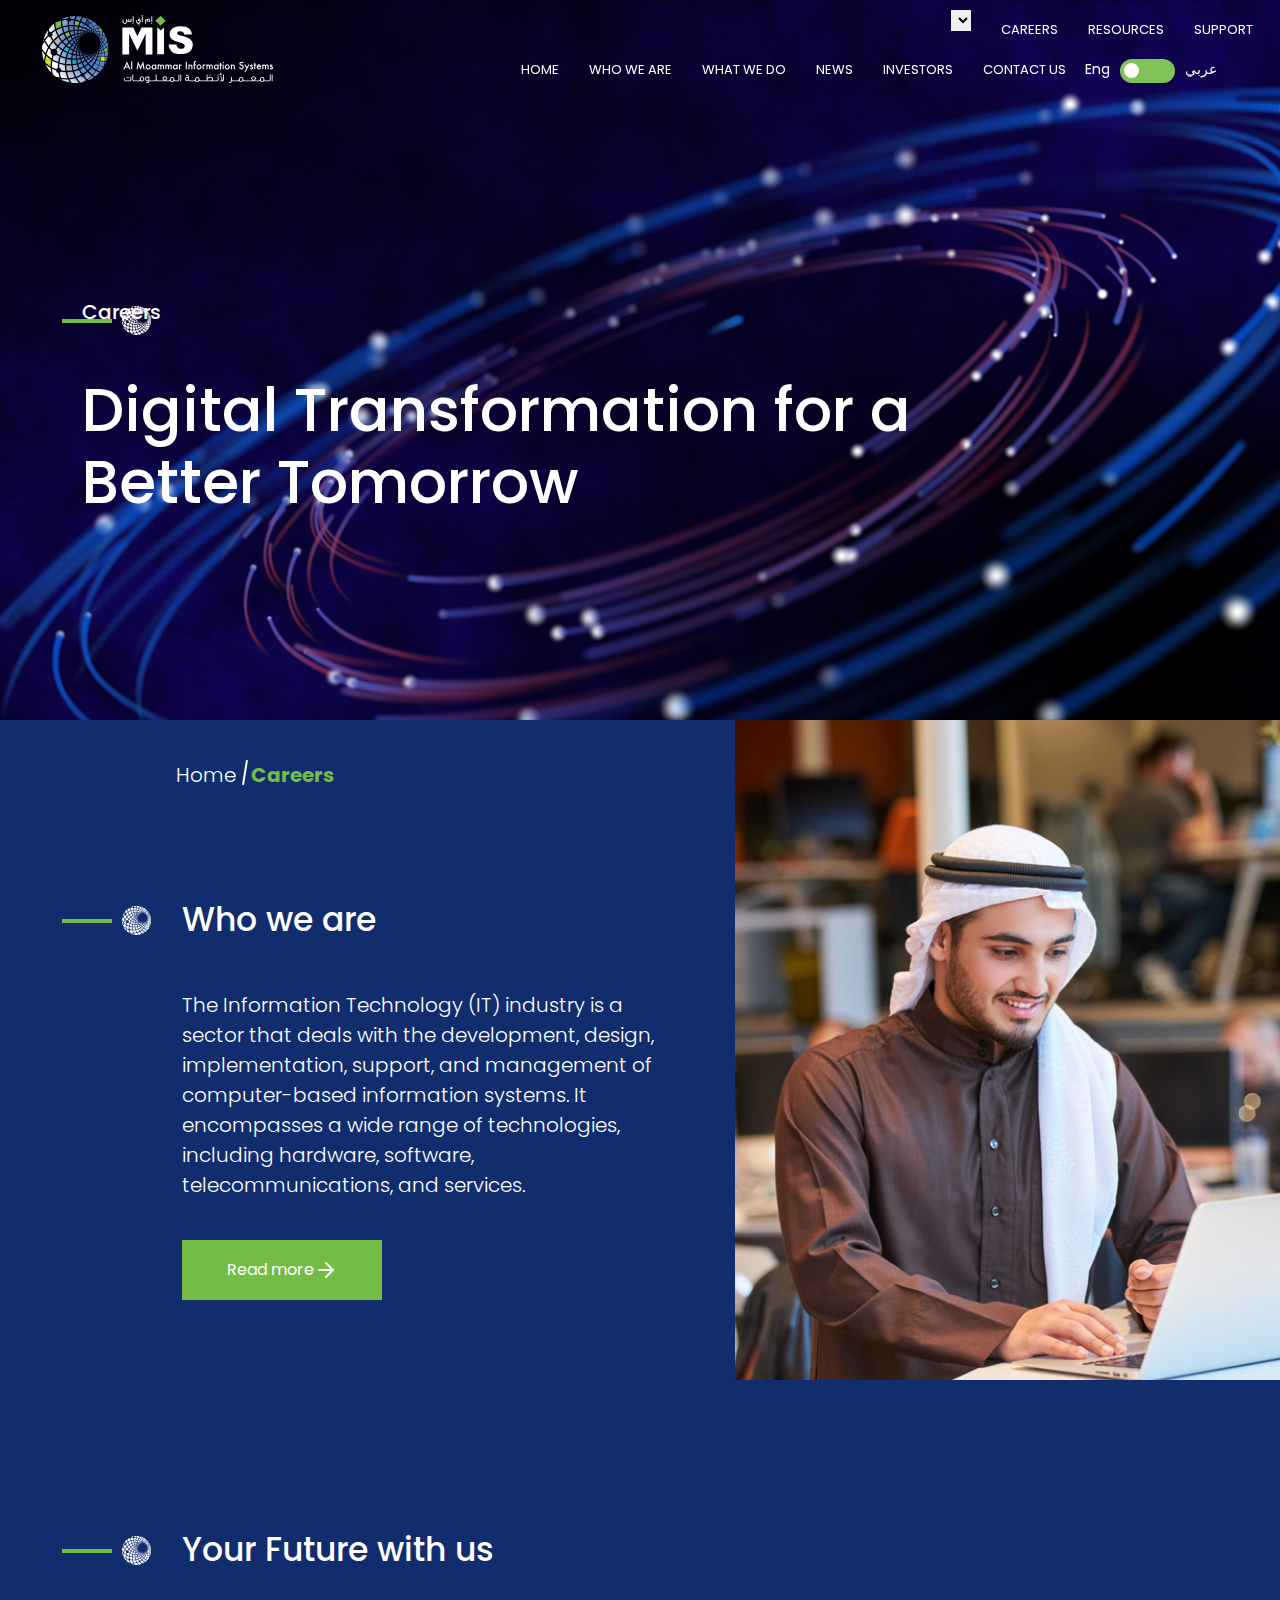
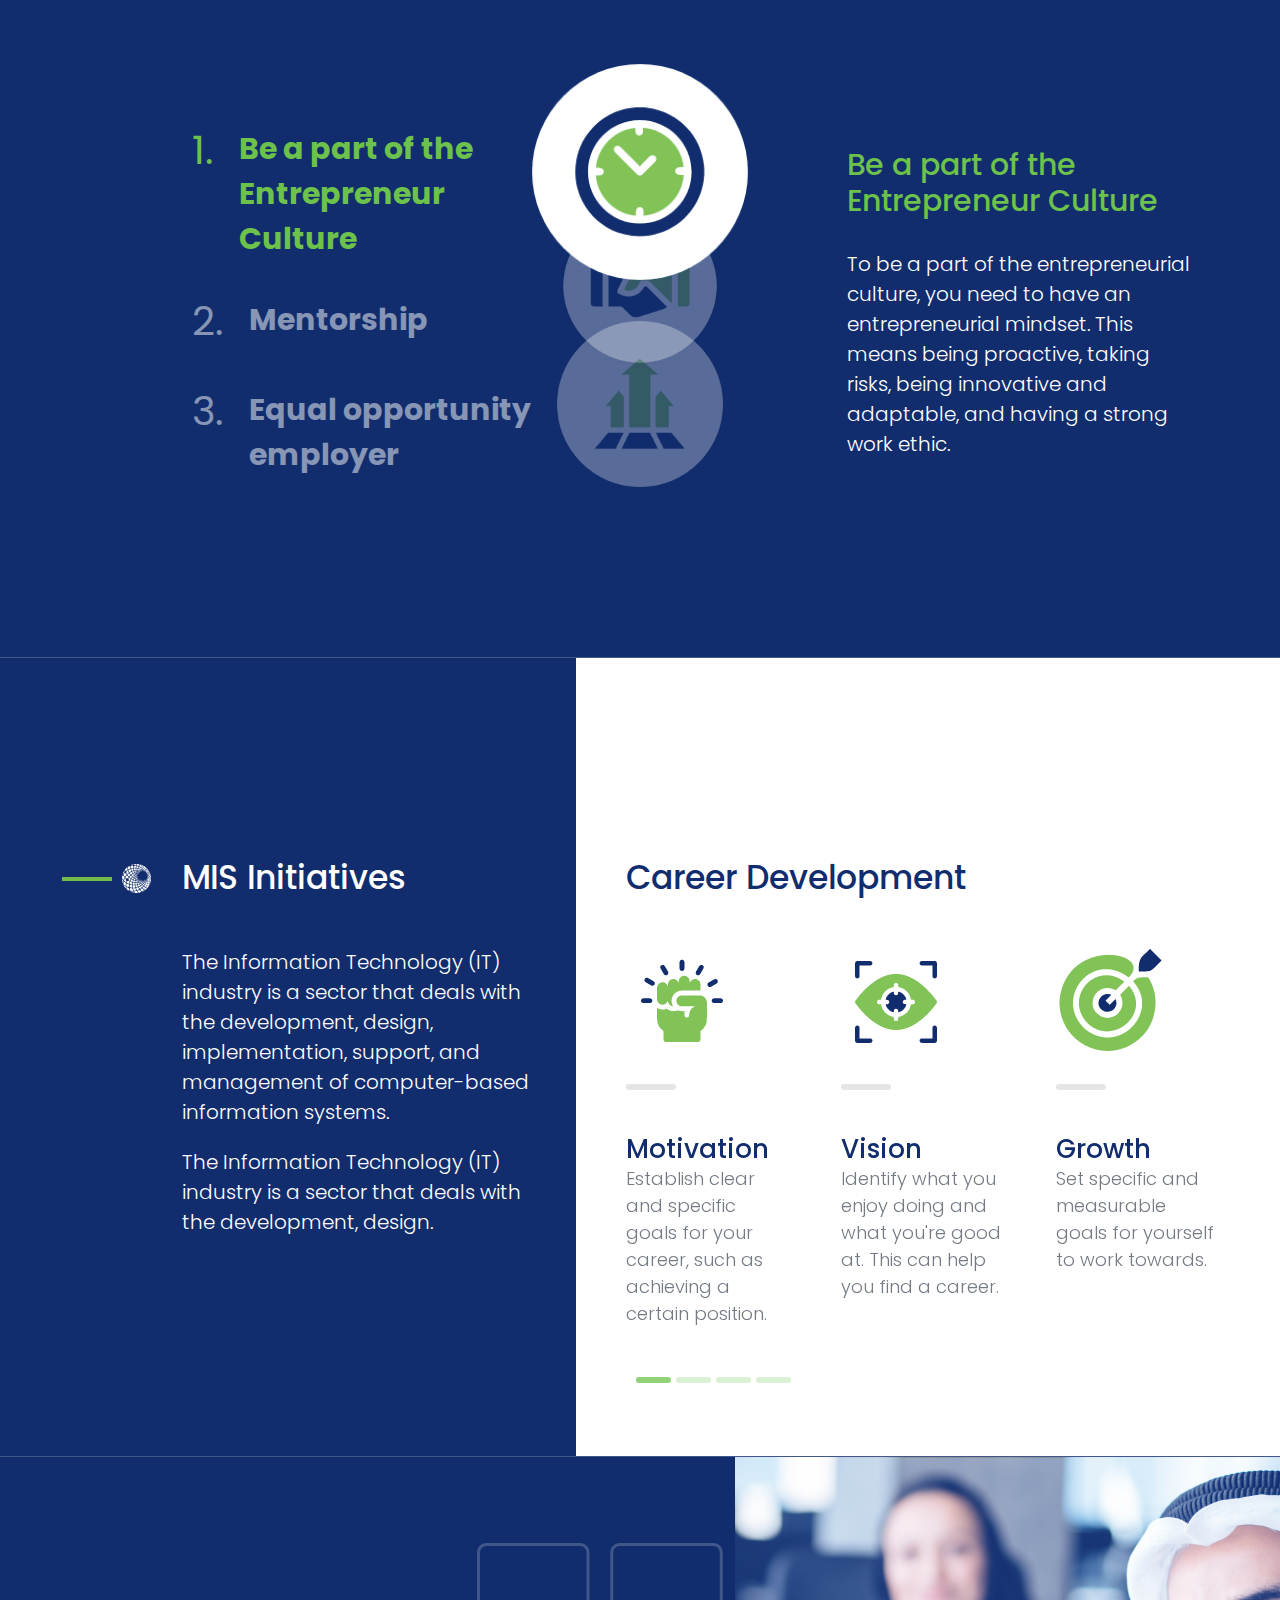
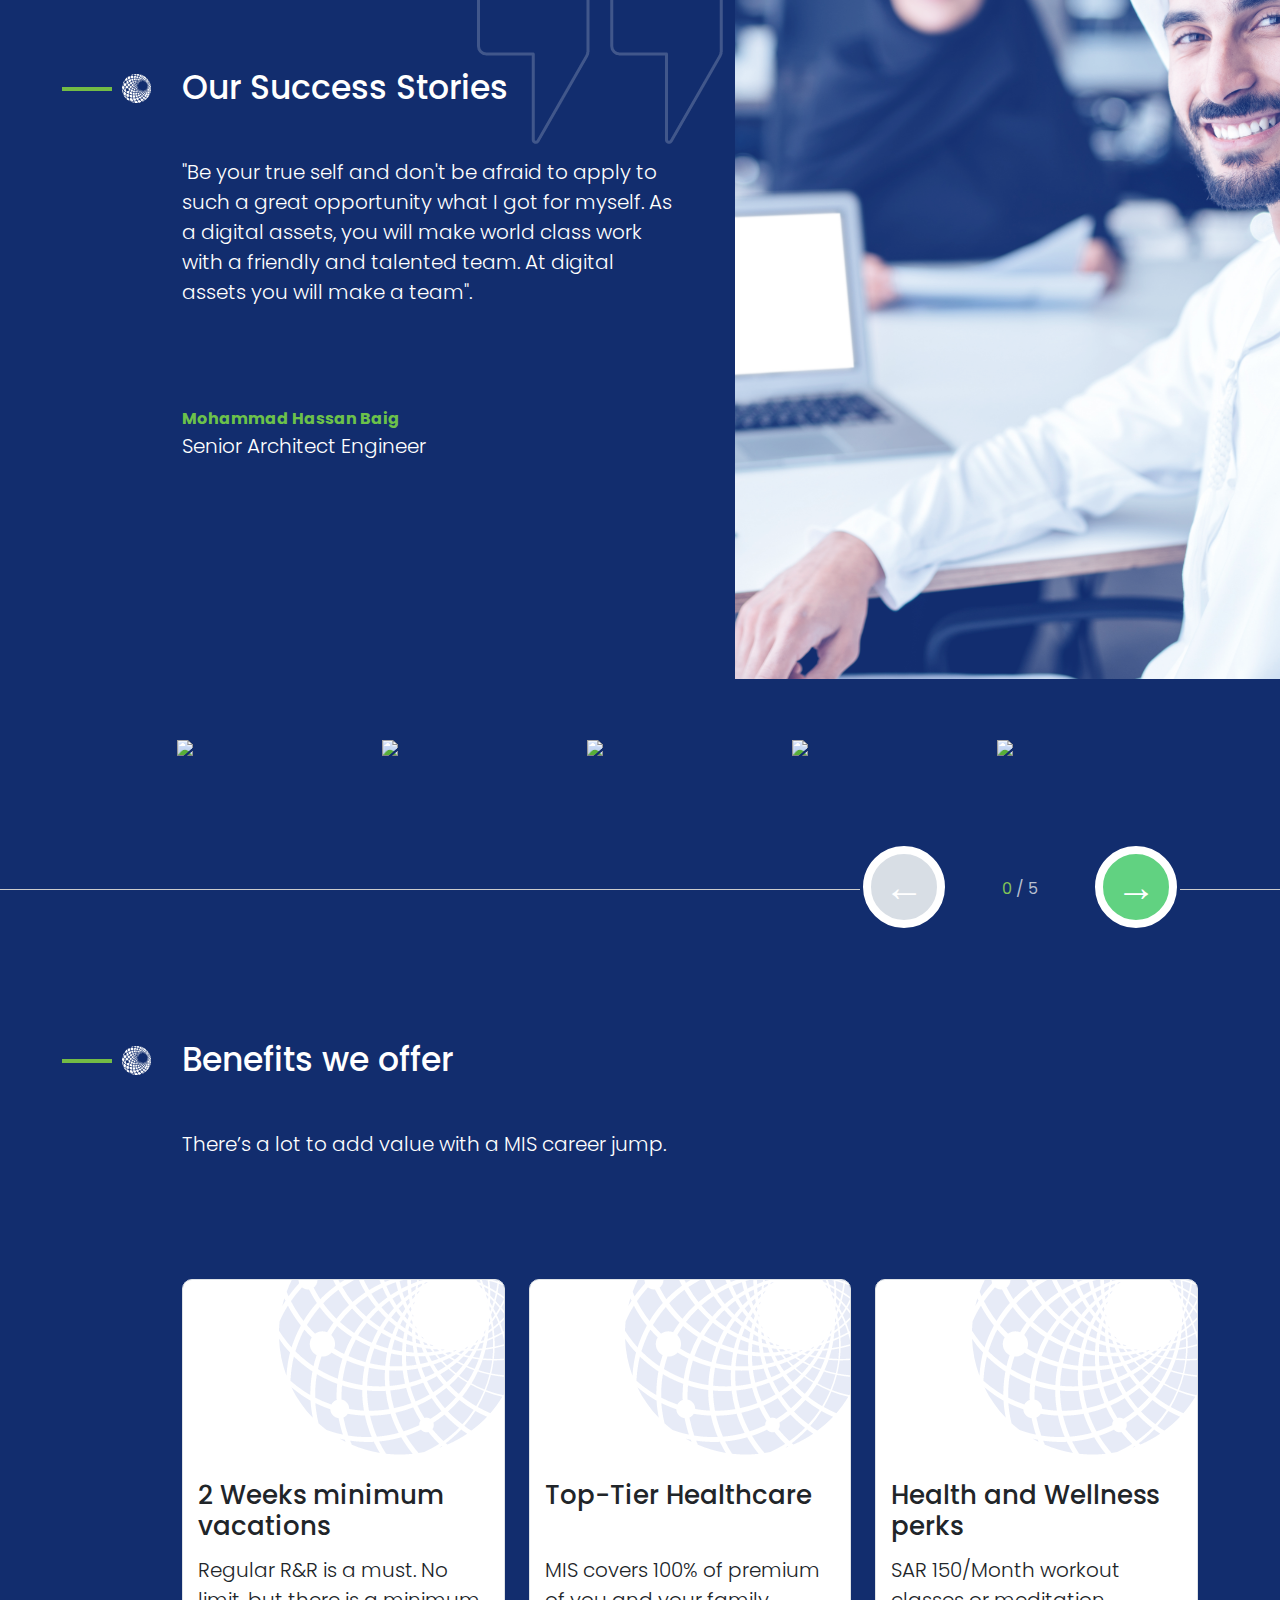
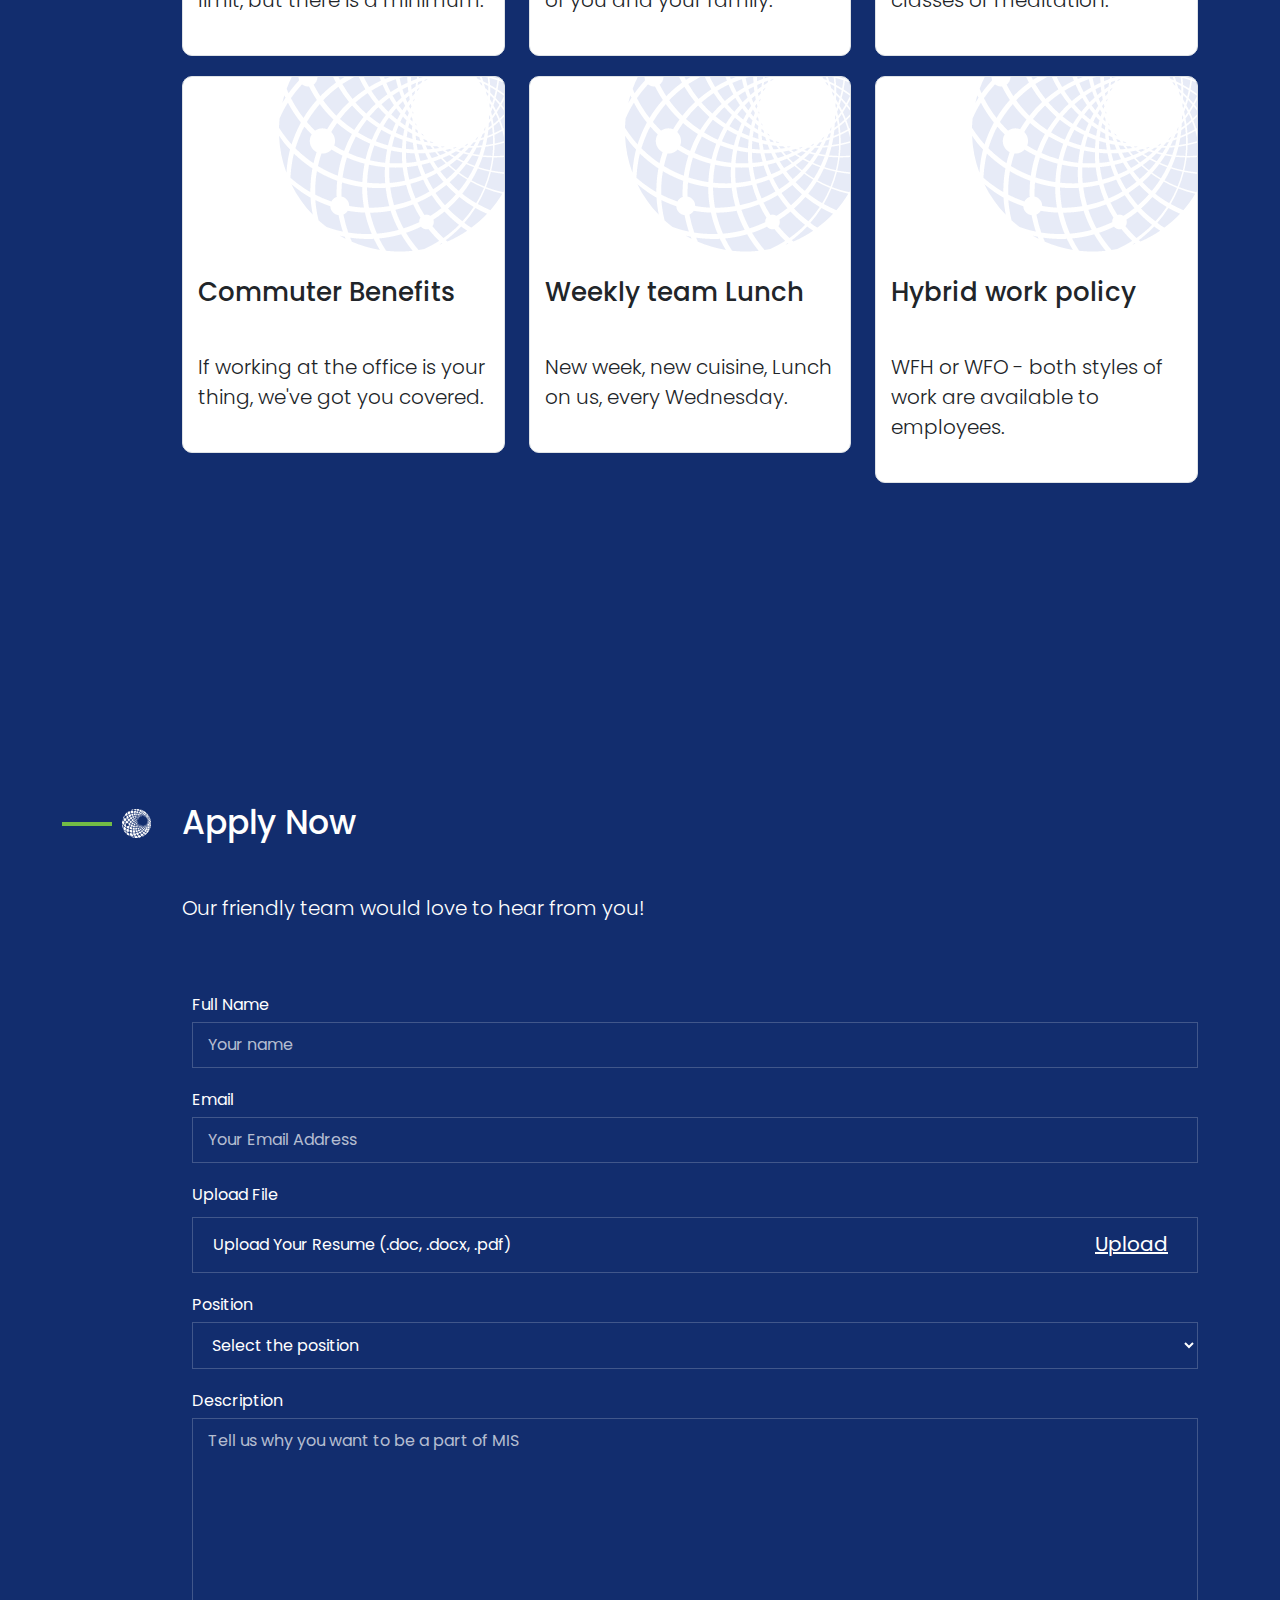
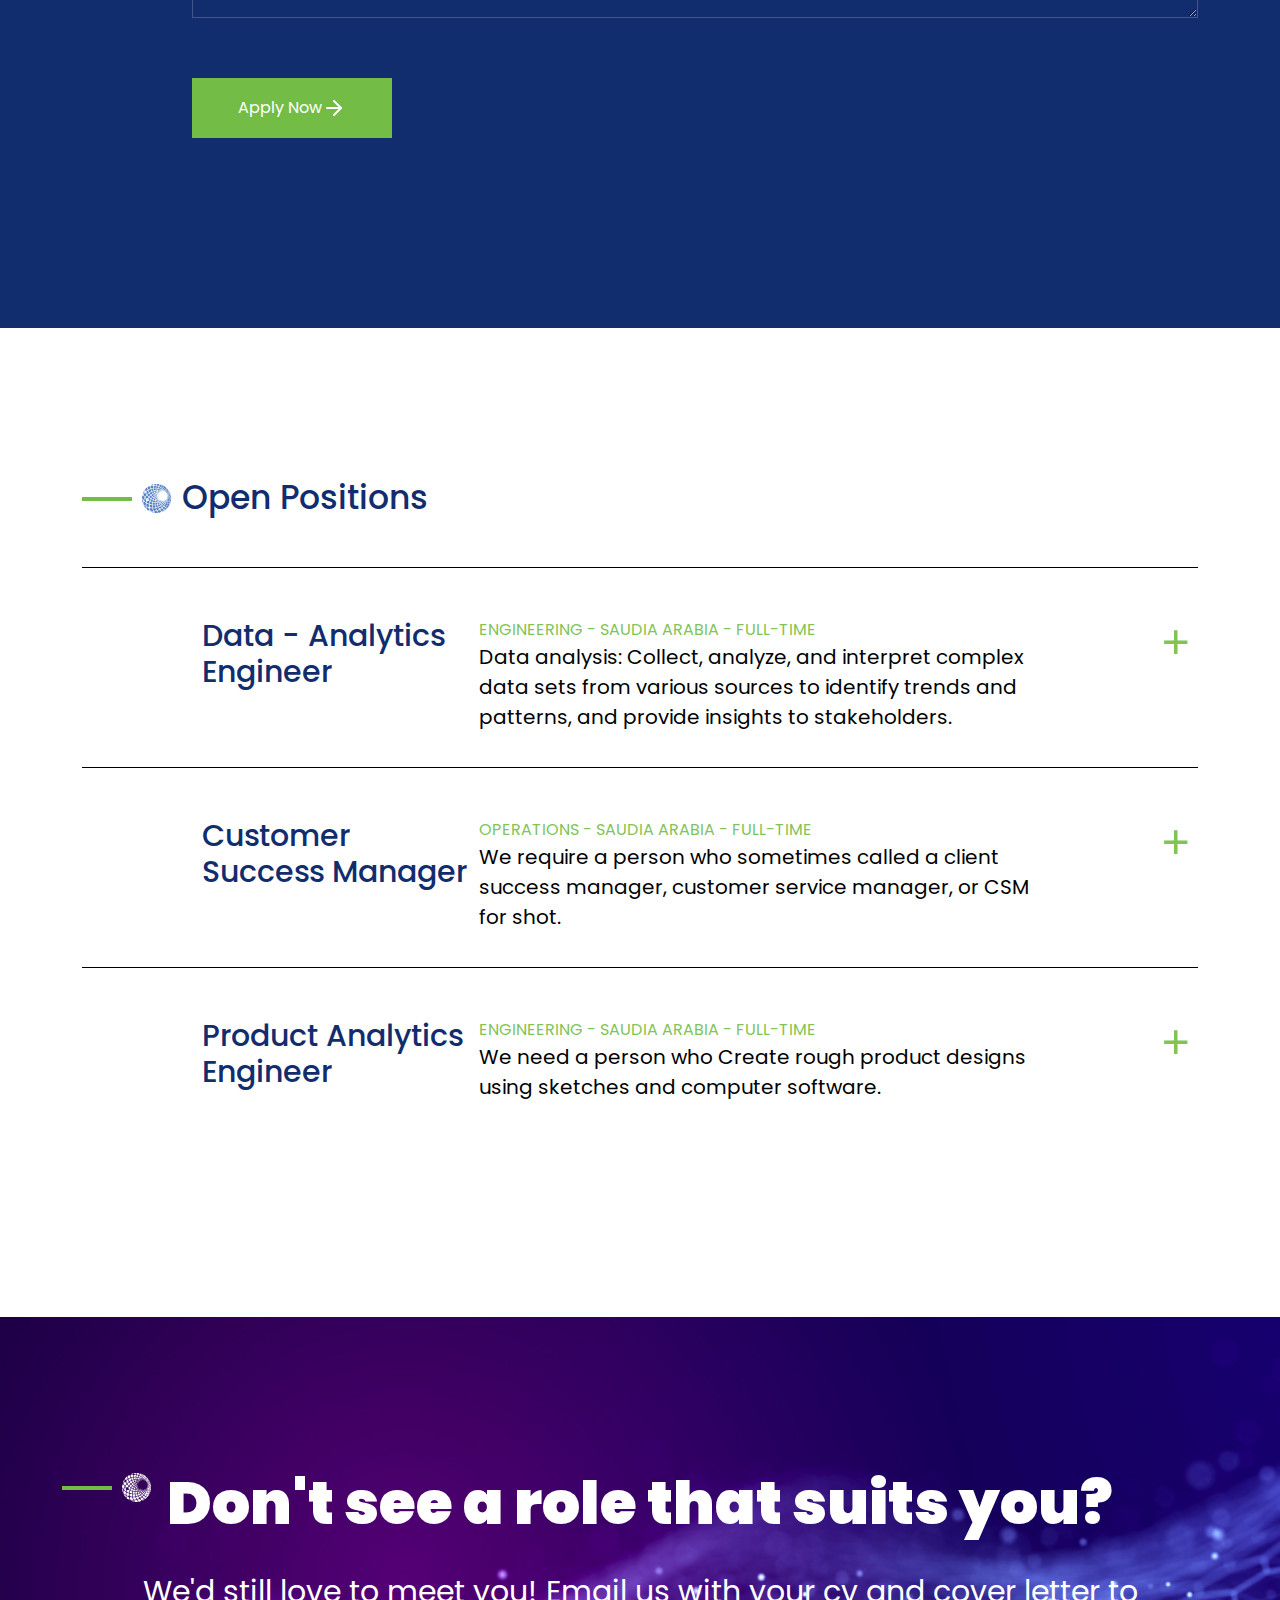
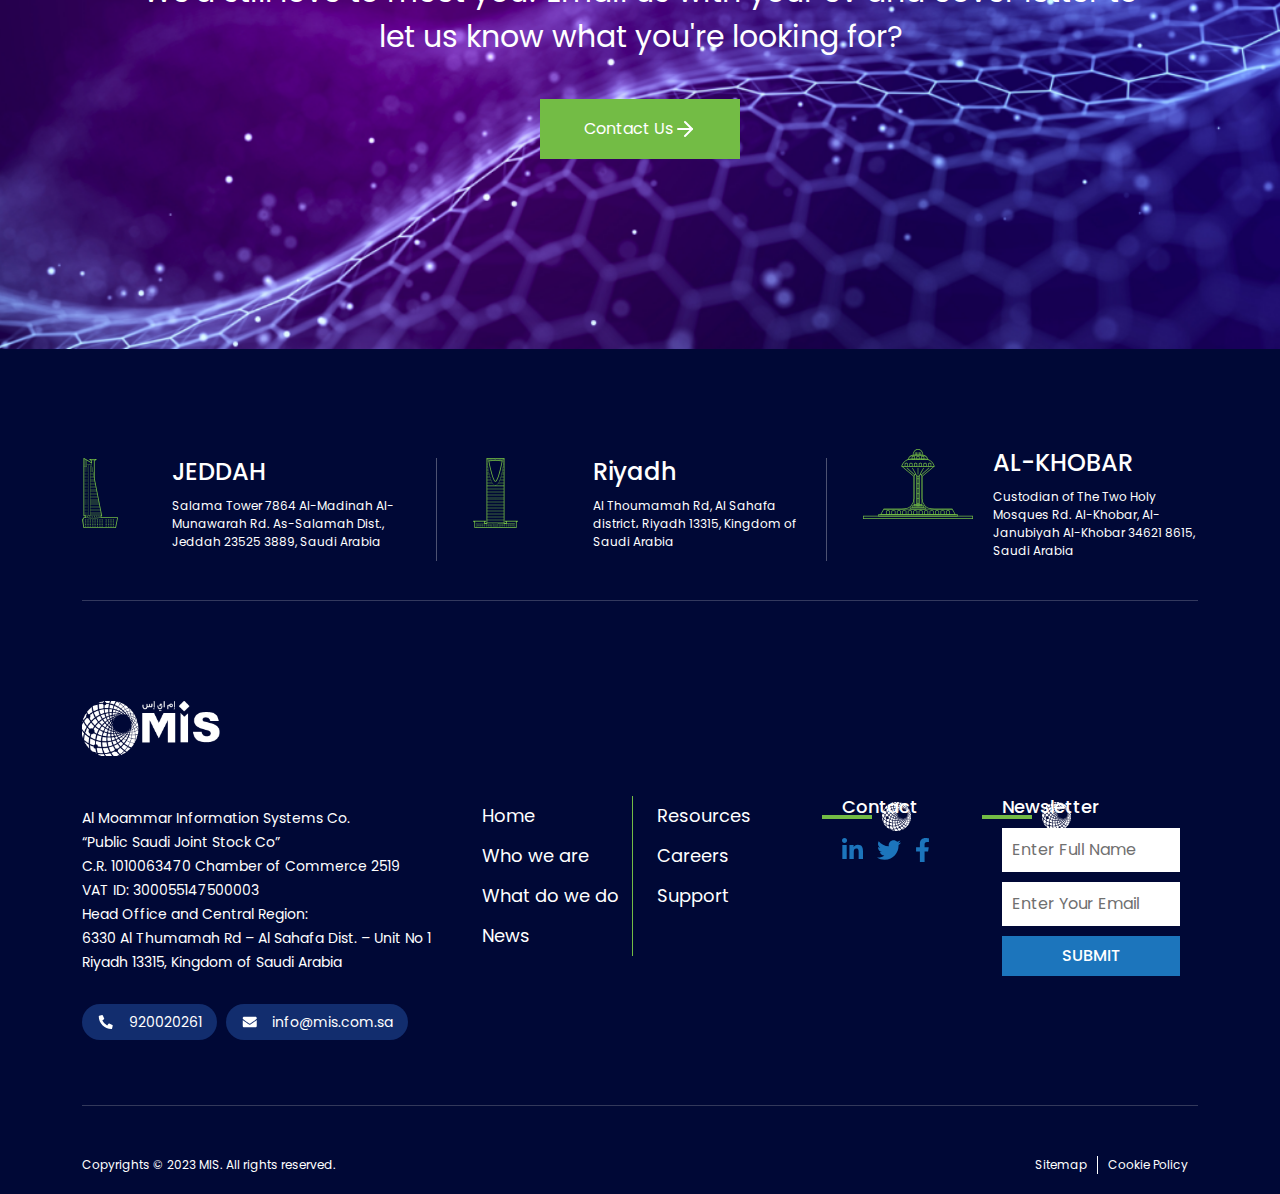
==== commit b760739c: "Merge pull request #71 from Centric-DXB/mohsin" ====
--- a/careers.html
+++ b/careers.html
@@ -98,7 +98,7 @@
               <li class="arabic-text"><a href="#">المستثمرون</a></li>
               <li><a href="#">Contact Us</a></li>
               <li class="arabic-text"><a href="#">اتصل بنا</a></li>
-              <li><a href="#" class="search"><i class="fas fa-search"></i></a></li>
+              <!-- <li><a href="#" class="search"><i class="fas fa-search"></i></a></li> -->
             </ul>
             <div class="lang-toggle1">
               Eng
@@ -154,14 +154,17 @@
               </div>
             </div>
             <div class="mobile-logo">
-              <a href="#"><img src="assets/images/mobile-white-logo.svg" alt=""></a>
-            </div>
-            <div class="mobile-search-wrapper">
+              <a href="#"><img src="assets/images/logo-white.svg" alt=""></a>
+            </div>
+            <!-- <div class="mobile-search-wrapper">
               <a href="#" class="mobilesearch"><i class="fas fa-search"></i></a>
-            </div>
-          </div>
-        </div>
-      </div>
+            </div> -->
+          </div>
+        </div>
+      </div>
+    </div>
+    <div class="mobileSharePrice">
+      <a href="#">share price 156.20 - TDWL | 156.00 SAR | 1.03% 1.60</a>
     </div>
   </header>
   <main class="careerMainPage">
@@ -169,12 +172,13 @@
     
     <!-- SLIDER HOME -->
     <section class="herobanner">
-      <img src="assets/images/careersherobanner.png" alt="">
+      <img src="assets/images/careersherobanner.png" alt="" class="hero-D">
+      <img src="assets/images/careers-hero-mobile.png" alt="" class="hero-M">
       <div class="herobanner-content">
         <div class="container">
           <div class="row">
             <div class="col-xxl-12 col-xl-12 col-lg-12 col-md-12 col-sm-12 col-12">
-              <div class="herobanner-topheading">
+              <div class="herobanner-topheading herobanner-topheading-Career">
                 <h2>Careers</h2>
                 <h1>Digital Transformation for a <br> Better Tomorrow</h1>
               </div>
@@ -210,7 +214,7 @@
                 implementation, support, and management of computer-based information systems. It encompasses a wide range
                 of technologies, including hardware, software, telecommunications, and services.</p>
               <!-- <a href="#" class="button">Read More <i class="fas fa-arrow-right"></i> </a> -->
-              <div class="btn__theme-all">
+              <div class="btn__theme-all btn__theme-career-mobile">
               <a class="btn__content">Read more <span> <svg xmlns="http://www.w3.org/2000/svg" width="24" height="24" viewBox="0 0 24 24" fill="none" stroke="currentColor" stroke-width="2" stroke-linecap="round" stroke-linejoin="round" class="arrow feather feather-arrow-right">
                       <line x1="5" y1="12" x2="19" y2="12"></line>
                       <polyline points="12 5 19 12 12 19"></polyline>
@@ -310,7 +314,7 @@
             </div>
 
           </div>
-          <div class="col-lg-7">
+          <div class="col-lg-7 px-0 mb-lg-auto mb-5">
             <div class="careercarousel-wrapper">
               <h2>Career Development</h2>
               <div class="careers-carousel">
@@ -357,7 +361,7 @@
         </div>
       </div>
     </section>
-    <section style="overflow: visible;" class="carrers-wrapper success-story carousel-border-bottom">
+    <section class="carrers-wrapper success-story ">
       <div class="container">
         <div id="storyWrapper1" class="row story-section-wrapper active">
           <div class="col-xxl-7 col-xl-7 col-lg-7 col-md-12 col-sm-12">
@@ -370,12 +374,12 @@
                 <span id="careerStoryPersonName">Mohammad Hassan Baig</span>
                 <p id="careerStoryPersonDesignation">Senior Architect Engineer</p>
               </div>
-            </div>
+            </div>  
           </div>
           <div class="col-xxl-5 col-xl-5 col-lg-5 col-md-12 col-sm-12 posRel">
-            <!-- <div class="story-img"> -->
+            <div class="story-img">
               <img id="careerStoryMainImage" src="assets/images/careers-story.png" alt="" class="img-fluid">
-            <!-- </div> -->
+            </div>
           </div>
         </div>
         <div id="storyWrapper2" class="row story-section-wrapper">
@@ -390,9 +394,9 @@
             </div>
           </div>
           <div class="col-lg-5 posRel">
-            <!-- <div class="story-img"> -->
+            <div class="story-img">
               <img id="careerStoryMainImage" src="assets/images/careers-story.png" alt="" class="img-fluid">
-            <!-- </div> -->
+            </div>
           </div>
         </div>
         <div id="storyWrapper2" class="row story-section-wrapper">
@@ -407,14 +411,14 @@
             </div>
           </div>
           <div class="col-lg-5 posRel">
-            <!-- <div class="story-img"> -->
+            <div class="story-img">
               <img id="careerStoryMainImage" src="assets/images/careers-story.png" alt="" class="img-fluid">
-            <!-- </div> -->
+            </div>
           </div>
         </div>
  
         <div class="row">
-          <div class="col-lg-11 ms-auto mt-3  mb-5">
+          <div class="col-lg-11 ms-auto mt-5 mb-5">
             <div  id="success-carousel" >
               <div onclick="changeSuccessStoriesSection(1)" class="item col"><img src="./assets/images/success-stories-img1.jpg"></div>
               <div onclick="changeSuccessStoriesSection(2)" class="item col"><img src="./assets/images/success-stories-img3.jpg"></div>
@@ -428,19 +432,25 @@
           </div>
         </div>
       </div>
-      <div class="row justify-content-end">
-        <div class="pagination-btn col-lg-3 d-flex justify-content-around">
-          <button class="slick-prev-btn slick-prev"></button>
-            <div>
-            <span id="currentImageCount">01</span>
-            <span class="slash"> / </span>
-            <span id="totalImageCount">20</span>
-            </div>
-          <button class="slick-next-btn slick-next"></button>
-        </div>
-      </div>
     </div>
     </section>
+    <!-- section addtion for arrows -->
+    <section class="carrers-wrapper success-button">
+      <div class="container-fluid carousel-border-bottom"> 
+        <div class="row justify-content-end">
+          <div class="pagination-btn col-lg-3 d-flex justify-content-around">
+            <button class="slick-prev-btn slick-prev"></button>
+              <div>
+              <span id="currentImageCount">01</span>
+              <span class="slash"> / </span>
+              <span id="totalImageCount">20</span>
+              </div>
+            <button class="slick-next-btn slick-next"></button>
+          </div>
+        </div>
+      </div>
+    </section>
+
     <section class="carrers-wrapper padding-tb">
       <div class="container">
         <div class="row">
--- a/assets/css/style.css
+++ b/assets/css/style.css
@@ -1 +1 @@
-﻿@import"https://fonts.googleapis.com/css2?family=Poppins:wght@100;200;300;400;500;600&family=Roboto:wght@100;300;400;500;700;900&display=swap";:root{--footer-bg: #000836;--light-green: #73BC45;--white: #fff;--blue-color: #1C6C96;--dark-blue-color: #122D6E;--blue-normal: #1C75BC;--dull-purple: #253B73;--light-parrot-green: #61D281;--medium-grey: #707070;--slider-active-green: #81C357;--mobile-navigation: #80C156;--dark-purple: #122D6E;--black-color: #000000;--carousel-hover-bg: #051231;--seminar-green-color: #6CC24A;--poppins: "Poppins", sans-serif;--roboto: "Roboto", sans-serif;--arabic-font: "Droid Arabic Kufi";--font-weight-lighter: 100;--font-weight-light: 200;--font-weight-normal: 300;--font-weight-medium: 400;--font-weight-bold: 500;--font-weight-bolder: 600}header{position:fixed;z-index:99;width:100%;transition:all .2s linear;top:0}@media(max-width: 992px){header{background:var(--blue-normal);padding:0 0 20px 0;position:relative}}header.fixed{position:fixed;background:rgba(0,0,0,.4);backdrop-filter:blur(30px);transition:all .2s linear;top:0;left:0;padding:10px 0;box-shadow:0 5px 10px rgba(0,0,0,.1)}header.fixed .top-main-navigation{margin-bottom:10px}header.fixed .top-main-navigation ul li a{color:var(--white)}header.fixed .top-main-navigation ul li select{color:var(--white)}@media(max-width: 992px){header.fixed{position:relative;padding:0;background:var(--blue-normal)}}header.fixed .main-menu ul li a{color:var(--white)}header.fixed .main-menu ul li a.search{background:var(--slider-active-green)}header.fixed .main-menu ul li a.search svg{color:var(--white)}header.fixed .main-menu .lang-toggle1{color:var(--white)}header .logo{padding:15px 0 15px 30px;display:block}@media(max-width: 767px){header .logo{padding-left:0;text-align:center}}header .logo img{max-width:100%}@media(max-width: 768px){header .top-main-navigation{background:rgba(0,0,0,0)}}header .top-main-navigation ul{display:flex;justify-content:flex-end;margin-top:10px}@media(max-width: 767px){header .top-main-navigation ul{justify-content:center}}@media(max-width: 600px){header .top-main-navigation ul{justify-content:center;flex-direction:column;margin-bottom:30px}}header .top-main-navigation ul li{display:block;font-size:13px;padding:0 15px;line-height:40px;text-transform:uppercase;font-family:var(--poppins)}header .top-main-navigation ul li.arabic-text{display:none}@media(min-width: 992px)and (max-width: 1100px){header .top-main-navigation ul li{padding:0 10px;font-size:11px}}@media(min-width: 768px)and (max-width: 992px){header .top-main-navigation ul li{padding:0 10px;font-size:11px}}@media(max-width: 600px){header .top-main-navigation ul li{text-align:center}}header .top-main-navigation ul li .topMainNavigationPhone{color:var(--slider-active-green)}header .top-main-navigation ul li a{color:var(--white);text-decoration:none;line-height:40px;display:inline-block;transition:all .3s linear}header .top-main-navigation ul li a:hover{color:var(--slider-active-green);border-bottom:3px solid var(--slider-active-green);transition:all .3s linear}header .top-main-navigation ul .topMainNavigationSharePrice{border-radius:5px;padding:0px 10px;height:40px;background-color:var(--slider-active-green)}header .top-main-navigation ul .topMainNavigationSharePrice:hover{color:var(--slider-active-green);border:2px solid var(--white);transition:all .3s linear}header .top-main-navigation ul .topMainNavigationSharePrice .anchorText{color:var(--white);text-decoration:none;line-height:40px;display:inline-block;transition:all .3s linear}header .top-main-navigation ul .topMainNavigationSharePrice .anchorText:hover{color:var(--white);border-bottom:0px;transition:all .3s linear}header .top-main-navigation ul .topMainNavigationSharePrice select{background:rgba(0,0,0,0);padding:10px;color:var(--white)}@media(max-width: 768px){header .main-menu{text-align:right;position:relative;padding-bottom:20px}}header .main-menu ul{display:inline-flex;justify-content:flex-end;width:85%}@media(min-width: 1400px)and (max-width: 1500px){header .main-menu ul{width:80%}}@media(min-width: 1300px)and (max-width: 1400px){header .main-menu ul{width:80%}}@media(min-width: 1100px)and (max-width: 1300px){header .main-menu ul{width:80%}}@media(min-width: 768px)and (max-width: 1100px){header .main-menu ul{width:75%}}@media(max-width: 768px){header .main-menu ul{display:none;width:100%;margin-bottom:20px;transition:all .3s linear}}header .main-menu ul.active{display:block;width:100%;transition:all .3s linear;top:50px;position:relative}header .main-menu ul li{display:block;font-size:13px;padding:0 15px;line-height:40px;text-transform:uppercase;font-family:var(--poppins);position:relative}header .main-menu ul li.arabic-text{display:none}header .main-menu ul li.sub-menu{padding:0 25px 0 15px}header .main-menu ul li.sub-menu:hover .downarrow-icon::before{color:var(--slider-active-green);transition:all .2s linear}header .main-menu ul li.sub-menu .downarrow-icon::before{position:absolute;content:"";font-weight:900;font-family:"Font Awesome 5 Free";top:0;right:0;color:#fff;font-size:20px}@media(min-width: 992px)and (max-width: 1100px){header .main-menu ul li{padding:0 10px;font-size:11px}}@media(min-width: 768px)and (max-width: 992px){header .main-menu ul li{padding:0 10px;font-size:11px}}@media(max-width: 768px){header .main-menu ul li{text-align:right}}header .main-menu ul li a{color:var(--white);text-decoration:none;line-height:40px;display:inline-block;transition:all .3s linear}header .main-menu ul li a:hover{color:var(--slider-active-green);border-bottom:3px solid var(--slider-active-green);transition:all .3s linear}header .main-menu ul li a svg{margin-left:5px;transform:rotate(0deg);transition:all .5s ease}header .main-menu ul li a:hover svg{transform:rotate(-180deg);transition:all .5s ease}header .main-menu ul li a.search{background:var(--white);border-radius:50px;width:30px;height:30px;display:block;text-align:center;padding-top:6px;margin-top:5px;line-height:20px}@media(max-width: 768px){header .main-menu ul li a.search{display:inline-block}}header .main-menu ul li a.search svg{color:#000;font-size:16px;margin-left:0}header .main-menu ul li a.search:hover svg{transform:rotate(0deg)}header .main-menu ul li ul.dropdown--menu{position:absolute;top:100%;left:10px;width:200px;display:block;background:rgba(0,0,0,.4);backdrop-filter:blur(30px);opacity:0;transition:all .5s ease;transform:scaleY(0);transform-origin:top}header .main-menu ul li ul.dropdown--menu::before{border-top:7px solid rgba(0,0,0,0);border-left:7px solid rgba(0,0,0,0);border-right:7px solid rgba(0,0,0,0);border-bottom:7px solid rgba(0,0,0,.4);left:20%;top:-14px;position:absolute;content:""}header .main-menu ul li ul.dropdown--menu li{border-bottom:1px solid rgba(0,0,0,.2);padding:0}header .main-menu ul li ul.dropdown--menu li a{color:var(--white);display:block;padding:0 10px}header .main-menu ul li ul.dropdown--menu li a:hover{background:var(--slider-active-green)}header .main-menu ul li:hover ul.dropdown--menu{opacity:1;transition:all .5s ease;transform:scaleY(1)}header .main-menu .lang-toggle1{display:inline-flex;border:0 solid #fff;color:var(--white);font-size:14px;margin-right:10px;font-family:var(--poppins)}@media(max-width: 768px){header .main-menu .lang-toggle1{position:absolute;top:0;right:60px}}header .main-menu .lang-toggle1 .switch1{position:relative;display:inline-block;width:55px;height:24px;margin:0 10px}header .main-menu .lang-toggle1 .switch1 input{opacity:0;width:0;height:0}header .main-menu .lang-toggle1 .slider1{position:absolute;cursor:pointer;top:0;left:0;right:0;bottom:0;background-color:var(--slider-active-green);-webkit-transition:.4s;transition:.4s}header .main-menu .lang-toggle1 .slider1:before{position:absolute;content:"";height:15px;width:15px;left:4px;bottom:5px;background-color:#fff;-webkit-transition:.4s;transition:.4s}header .main-menu .lang-toggle1 input:checked+.slider1{background-color:var(--slider-active-green)}header .main-menu .lang-toggle1 input:focus+.slider1{box-shadow:0 0 1px #2196f3}header .main-menu .lang-toggle1 input:checked+.slider1:before{-webkit-transform:translateX(26px);-ms-transform:translateX(26px);transform:translateX(26px)}header .main-menu .lang-toggle1 .slider1.round{border-radius:34px}header .main-menu .lang-toggle1 .slider1.round:before{border-radius:50%}header .mobile--header{display:flex;justify-content:space-between}header .mobile--header .menu-menu .mobile-menu{display:inline-block;background:var(--mobile-navigation);border-radius:50px;padding:15px;margin:10px 0 0 0;cursor:pointer}header .mobile--header .menu-menu .mobile-menu svg{color:var(--white);font-size:16px}header .mobile--header .menu-menu .navigation{position:absolute;top:61px;left:0;width:100%;background:var(--blue-normal);display:none}header .mobile--header .menu-menu .navigation ul{display:block;width:100%}header .mobile--header .menu-menu .navigation ul li{border-bottom:1px solid rgba(255,255,255,.2);line-height:45px;font-size:16px;text-align:left;position:relative}@media(max-width: 450px){header .mobile--header .menu-menu .navigation ul li{font-size:12px}}header .mobile--header .menu-menu .navigation ul li span{display:inline-block;position:absolute;top:0;right:0;padding:0 10px;cursor:pointer}header .mobile--header .menu-menu .navigation ul li span svg{color:var(--white)}header .mobile--header .menu-menu .navigation ul li.arabic-text{display:none}header .mobile--header .menu-menu .navigation ul li a{color:var(--white);text-decoration:none;display:block;padding:0 0 0 20px}header .mobile--header .menu-menu .navigation ul li select{background:rgba(0,0,0,0);color:var(--white);margin-left:20px}header .mobile--header .menu-menu .navigation ul li ul.dropdown--menu{position:relative;display:none;background:var(--blue-color)}header .mobile--header .mobile-logo{display:block;padding:10px 0 0 0}header .mobile--header .mobile-search-wrapper .mobilesearch{background:var(--mobile-navigation);border-radius:50px;width:45px;height:45px;display:block;text-align:center;padding-top:11px;margin-top:10px}header .mobile--header .mobile-search-wrapper .mobilesearch svg{color:var(--white);font-size:21px}.preloader{position:fixed;top:0;left:0;width:100%;height:100%;z-index:999;background:#253b73;text-align:center;display:flex;flex-direction:column;align-items:center;justify-content:center}.preloader.open{display:none}.preloader .whitebackground{margin-top:100px}.preloader .whitebackground .lds-ripple{display:inline-block;position:relative;width:200px;height:200px}.preloader .whitebackground .lds-ripple div{position:absolute;border:2px solid #fff;opacity:1;border-radius:50%;animation:lds-ripple 1s cubic-bezier(0, 0.2, 0.8, 1) infinite}.preloader .whitebackground .lds-ripple div:nth-child(2){animation-delay:-0.5s}@keyframes lds-ripple{0%{top:36px;left:36px;width:0;height:0;opacity:0}4.9%{top:100px;left:100px;width:0;height:0;opacity:0}5%{top:100px;left:100px;width:0;height:0;opacity:1}100%{top:0px;left:0px;width:200px;height:200px;opacity:0}}.foot{display:block;background:var(--footer-bg);padding-top:70px}.foot .footer-logo{display:block;padding:100px 0 40px}@media(max-width: 600px){.foot .footer-logo{padding-left:30px}}.foot .footer-location{display:inline-flex;justify-content:space-between;align-items:center;padding:30px 60px;color:#fff;border-bottom:1px solid rgba(255,255,255,.2)}@media(min-width: 1300px)and (max-width: 1400px){.foot .footer-location{padding:30px 0}}@media(min-width: 1200px)and (max-width: 1300px){.foot .footer-location{padding:30px 0}}@media(min-width: 1100px)and (max-width: 1200px){.foot .footer-location{padding:30px 0}}@media(min-width: 992px)and (max-width: 1100px){.foot .footer-location{padding:30px 0}}@media(min-width: 768px)and (max-width: 992px){.foot .footer-location{padding:30px 0;flex-direction:column}}@media(max-width: 767px){.foot .footer-location{padding:30px 0;flex-direction:column;margin:0 50px;border-bottom:none}}.foot .footer-location .location{display:flex;position:relative;width:30%}@media(min-width: 768px)and (max-width: 992px){.foot .footer-location .location{width:100%;margin-bottom:80px}}@media(max-width: 767px){.foot .footer-location .location{width:100%;margin-bottom:80px}}@media(max-width: 550px){.foot .footer-location .location{width:100%;margin-bottom:50px;background:url(../images/lightbottomline.png) no-repeat bottom center;padding-bottom:50px}}@media(max-width: 767px){.foot .footer-location .location:last-child{margin-bottom:0}}@media(max-width: 550px){.foot .footer-location .location:last-child{margin-bottom:0;background:none}}.foot .footer-location .location::after{content:"";position:absolute;width:1px;height:100%;background:rgba(255,255,255,.3);right:-30px;top:0}@media(min-width: 1300px)and (max-width: 1400px){.foot .footer-location .location::after{right:0px}}@media(min-width: 1200px)and (max-width: 1300px){.foot .footer-location .location::after{right:-20px}}@media(min-width: 1100px)and (max-width: 1200px){.foot .footer-location .location::after{right:-20px}}@media(min-width: 992px)and (max-width: 1100px){.foot .footer-location .location::after{right:-20px}}@media(min-width: 768px)and (max-width: 992px){.foot .footer-location .location::after{width:60%;height:1px;left:150px;top:120px}}@media(max-width: 767px){.foot .footer-location .location::after{width:60%;height:1px;left:20%;top:120px}}@media(max-width: 550px){.foot .footer-location .location::after{display:none}}.foot .footer-location .location:last-child::after{display:none}.foot .footer-location .location .location-info{padding-left:20px}@media(min-width: 1300px)and (max-width: 1400px){.foot .footer-location .location .location-info{width:90%}}@media(min-width: 1200px)and (max-width: 1300px){.foot .footer-location .location .location-info{width:100%}}@media(min-width: 1100px)and (max-width: 1200px){.foot .footer-location .location .location-info{width:100%}}@media(min-width: 992px)and (max-width: 1100px){.foot .footer-location .location .location-info{width:100%}}@media(min-width: 768px)and (max-width: 992px){.foot .footer-location .location .location-info{width:100%}}.foot .footer-location .location .location-info.jeddah{background:url(../images/jeddah.svg) no-repeat 0 0;padding-left:90px}@media(max-width: 992px){.foot .footer-location .location .location-info.jeddah{padding:0 0 0 130px;background:url(../images/jeddah.svg) no-repeat 40px 0}}@media(max-width: 550px){.foot .footer-location .location .location-info.jeddah{padding:0 0 0 130px;background:url(../images/jeddah.svg) no-repeat 35px 0}}@media(max-width: 480px){.foot .footer-location .location .location-info.jeddah{padding:100px 0 0 0;background:url(../images/jeddah.svg) no-repeat top center}}.foot .footer-location .location .location-info.riyadh{background:url(../images/riyadh.svg) no-repeat 0 0;padding-left:120px}@media(max-width: 992px){.foot .footer-location .location .location-info.riyadh{padding:0 0 0 130px;background:url(../images/riyadh.svg) no-repeat 35px 0}}@media(max-width: 550px){.foot .footer-location .location .location-info.riyadh{padding:0 0 0 130px;background:url(../images/riyadh.svg) no-repeat 30px 0}}@media(max-width: 480px){.foot .footer-location .location .location-info.riyadh{padding:100px 0 0 0;background:url(../images/riyadh.svg) no-repeat top center}}.foot .footer-location .location .location-info.alkhobar{background:url(../images/khobar.svg) no-repeat 0 0;padding-left:130px}@media(max-width: 550px){.foot .footer-location .location .location-info.alkhobar{padding:0 0 0 130px}}@media(max-width: 480px){.foot .footer-location .location .location-info.alkhobar{padding:100px 0 0 0;background:url(../images/khobar.svg) no-repeat top center}}.foot .footer-location .location .location-info.arabic-text{display:none}.foot .footer-location .location .location-info h3{font-size:24px;font-weight:500;margin-bottom:10px}.foot .footer-location .location .location-info p{font-size:12px;font-weight:400;margin-bottom:10px}.foot .footer-company-info{display:block;padding:10px 0 0 0}.foot .footer-company-info.arabic-text{display:none}.foot .footer-company-info .contact-info{display:block}@media(max-width: 991px){.foot .footer-company-info{padding:50px 0 100px 0}}@media(max-width: 600px){.foot .footer-company-info{padding:50px 30px 100px}}.foot .footer-company-info p{color:#fff;font-size:14px;line-height:24px}.foot .footer-company-info .contact-info{color:var(--white);margin-top:30px;font-size:14px}.foot .footer-company-info .contact-info .info-detail{display:inline-block;padding:0 15px;line-height:36px;background:var(--dark-purple);border-radius:50px;margin-right:5px;transition:all .2s ease-in-out;cursor:pointer;margin-bottom:15px}@media(max-width: 400px){.foot .footer-company-info .contact-info .info-detail{margin-bottom:10px}}.foot .footer-company-info .contact-info .info-detail svg{margin-right:10px}.foot .footer-company-info .contact-info .info-detail a{color:var(--white);text-decoration:none}.foot .footer-company-info .contact-info .info-detail:hover{background:var(--footer-bg);transition:all .2s ease-in-out}.foot .footer-links{display:block}@media(max-width: 600px){.foot .footer-links{padding:0 30px}}.foot .footer-links .links{display:inline-flex;width:48%;flex-direction:column;border-right:1px solid #73bc45}.foot .footer-links .links.arabic-text{display:none}@media(max-width: 991px){.foot .footer-links .links{margin-bottom:30px;padding-bottom:30px;width:100%;border-right:none;border-bottom:1px solid #73bc45}}.foot .footer-links .links:nth-child(2){border:none}@media(max-width: 991px){.foot .footer-links .links:nth-child(2){margin-bottom:0}}.foot .footer-links .links li{display:inline-block;width:100%;line-height:40px;font-size:18px}@media screen and (max-width: 991px){.foot .footer-links .links li{width:100%;line-height:50px}}@media screen and (max-width: 991px){.foot .footer-links .links li:nth-child(5){padding-top:15px}}.foot .footer-links .links li a{display:block;color:#fff;text-decoration:none;padding-left:20px}@media screen and (max-width: 991px){.foot .footer-links .links li a{padding-left:0}}.foot .footer-two-div{display:flex}@media screen and (max-width: 991px){.foot .footer-two-div{flex-direction:column}}.foot .footer-two-div .footer-social{display:inline-block;width:45%}.foot .footer-two-div .footer-social.arabic-text{display:none}@media screen and (max-width: 991px){.foot .footer-two-div .footer-social{order:2;width:100%;display:flex;justify-content:space-between;align-content:center;border-top:1px solid rgba(255,255,255,.2);padding-top:50px}}@media(max-width: 600px){.foot .footer-two-div .footer-social{padding:50px 30px 0}}.foot .footer-two-div .footer-social h2{font-size:18px;color:var(--white)}.foot .footer-two-div .footer-social ul{display:block;margin-top:20px}.foot .footer-two-div .footer-social ul li{display:inline-block;font-size:24px;margin-right:10px}.foot .footer-two-div .footer-social ul li a{color:var(--blue-normal)}@media screen and (max-width: 991px){.foot .footer-two-div .footer-social ul{margin-top:0}}.foot .footer-two-div .footer-newsletter{display:inline-block;width:50%;color:var(--white)}.foot .footer-two-div .footer-newsletter.arabic-text{display:none}@media(max-width: 991px){.foot .footer-two-div .footer-newsletter{margin-bottom:50px;width:100%;border-top:1px solid rgba(255,255,255,.2);padding-top:50px}}@media(max-width: 600px){.foot .footer-two-div .footer-newsletter{padding:50px 30px 0}}.foot .footer-two-div .footer-newsletter .newsletter-form{display:block}@media(max-width: 991px){.foot .footer-two-div .footer-newsletter .newsletter-form{width:90%}}.foot .footer-two-div .footer-newsletter .newsletter-form input[type=text],.foot .footer-two-div .footer-newsletter .newsletter-form input.newsletter_field{background:var(--white);padding:10px;margin-bottom:10px;width:100%}.foot .footer-two-div .footer-newsletter .newsletter-form input[type=text]::placeholder,.foot .footer-two-div .footer-newsletter .newsletter-form input.newsletter_field::placeholder{color:var(--medium-grey)}.foot .footer-two-div .footer-newsletter .newsletter-form input[type=submit],.foot .footer-two-div .footer-newsletter .newsletter-form button{background:var(--blue-normal);padding:0;color:var(--white);border:none;text-transform:uppercase;font-size:16px;font-weight:500;width:100%;line-height:40px}.foot .footer-two-div .footer-newsletter .newsletter-form .g-recaptcha{transform:scale(0.7);transform-origin:0 0}@media(max-width: 1400px){.foot .footer-two-div .footer-newsletter .newsletter-form .g-recaptcha{transform:scale(0.6)}}@media(max-width: 1200px){.foot .footer-two-div .footer-newsletter .newsletter-form .g-recaptcha{transform:scale(0.5)}}@media(max-width: 992px){.foot .footer-two-div .footer-newsletter .newsletter-form .g-recaptcha{transform:scale(1);margin-bottom:10px}}@media(max-width: 400px){.foot .footer-two-div .footer-newsletter .newsletter-form .g-recaptcha{transform:scale(0.7);margin-bottom:0}}.foot .footer-two-div .footer-newsletter .newsletter-form .error{color:red;font-size:12px;padding-bottom:10px}.foot .footer-two-div .footer-newsletter .newsletter-form #captcha_error{margin-top:-1.5em}@media(max-width: 992px){.foot .footer-two-div .footer-newsletter .newsletter-form #captcha_error{margin-top:-0.5em}}@media(max-width: 400px){.foot .footer-two-div .footer-newsletter .newsletter-form #captcha_error{margin-top:-1.5em}}.foot .footer-two-div .footer-newsletter .newsletter-form #success-alert-newsletter{background:var(--seminar-green-color);text-align:center;color:var(--white);border:none}.foot .footer-two-div .footer-newsletter h2{font-size:18px;margin-bottom:10px}.foot .footer-bottom{padding:0 0 20px;font-family:var(--poppins)}.foot .footer-bottom.arabic-text{display:none}.foot .footer-bottom p{color:#fff;font-size:12px}@media screen and (max-width: 991px){.foot .footer-bottom p{font-size:14px}}.foot .footer-bottom ul{display:flex;justify-content:flex-end}@media screen and (max-width: 991px){.foot .footer-bottom ul{justify-content:start}}.foot .footer-bottom ul li{display:inline-block;padding:0 10px;border-right:1px solid #fff}.foot .footer-bottom ul li:last-child{border-right:none}.foot .footer-bottom ul li a{display:block;color:#fff;text-decoration:none;font-size:12px}.foot hr{background-color:#ccc;margin:50px 0}@media(max-width: 991px){.foot hr{margin:30px 0}}.arabic .careers-whowe .posRel .careersabout-img{left:unset;right:0}.arabic h1,.arabic h2,.arabic h3,.arabic h4,.arabic h5,.arabic h6,.arabic p,.arabic li{font-family:var(--arabic-font)}.arabic .arabic-text{font-family:var(--arabic-font)}.arabic header .logo{padding:15px 30px 15px 0px}.arabic header .top-main-navigation ul li.arabic-text{display:block}.arabic header .top-main-navigation ul .topMainNavigationSharePrice{height:40px}.arabic header .main-menu ul li{font-family:var(--arabic-font)}.arabic header .main-menu ul li.arabic-text{display:block}.arabic header .main-menu ul li ul.dropdown--menu{right:10px;left:unset}.arabic header .main-menu ul li ul.dropdown--menu::before{right:20%}.arabic header .main-menu .lang-toggle1 .slider1::before{left:5px}.arabic header .mobile--header .menu-menu .navigation ul li{display:block;text-align:right;padding:0 20px 0 0;font-family:var(--arabic-font)}.arabic header .mobile--header .menu-menu .navigation ul li a{display:block}.arabic header .mobile--header .menu-menu .navigation ul li.arabic-text{display:block;text-align:right;padding:0 20px 0 0}.arabic header .mobile--header .menu-menu .navigation ul li.arabic-text a{display:block}.arabic header .mobile--header .menu-menu .navigation ul li select{margin-right:20px;margin-left:0}.arabic header .mobile--header .menu-menu .navigation ul li svg{right:unset;left:15px}.arabic .wrapper nav.topsolution li .solutions--data .solutions--points.arabic-text{display:block}.arabic .wrapper nav.topsolution li .solutions--data .solutions--points.arabic-text span{font-size:20px;padding:8px 20px 8px 0}@media(max-width: 1400px){.arabic .wrapper nav.topsolution li .solutions--data .solutions--points.arabic-text span{font-size:18px}}@media(max-width: 1300px){.arabic .wrapper nav.topsolution li .solutions--data .solutions--points.arabic-text span{font-size:16px}}@media(max-width: 1200px){.arabic .wrapper nav.topsolution li .solutions--data .solutions--points.arabic-text span{font-size:14px}}.arabic .wrapper article section .solutions--content .three-two-column .solution-content-wrapper .solution--data.arabic-text{display:block}.arabic .wrapper article section .solutions--content .three-two-column .solution-content-wrapper .solution--data.arabic-text h1{font-family:var(--arabic-font)}.arabic .wrapper article section .solutions--content .three-two-column.two-column img{margin-left:0;margin-right:110px}.arabic .top-solutions-wrapper .faq_wrapper .faq_item .faq_title .solution-mobile-navigate.arabic-text{display:flex;font-family:var(--arabic-font)}.arabic .top-solutions-wrapper .faq_wrapper .faq_item .faq_title .solution-mobile-navigate.arabic-text span{padding:5px 20px 5px 0}.arabic .top-solutions-wrapper .faq_wrapper .faq_item .faq_details .solutions-mobile-content.arabic-text{display:flex;font-family:var(--arabic-font)}.arabic .top-solutions-wrapper .faq_wrapper .faq_item .faq_details .solutions-mobile-content.arabic-text h3{font-family:var(--arabic-font)}.arabic .slick-list{direction:initial}.arabic .home-about-us .about-us h2,.arabic .home-about-us .about-us p{font-family:var(--arabic-font)}.arabic .home-about-us .about-us.arabic-text{display:block}.arabic .home-about-us .about-us.arabic-text h2,.arabic .home-about-us .about-us.arabic-text p{font-family:var(--arabic-font)}.arabic .home-about-us .about-us.arabic-text p{padding-left:0;padding-right:110px}.arabic .home-about-us .toptext-wrapper .toptext{left:unset;right:-360px;text-align:left;background:url(../images/yellowanglelinearabic.png) no-repeat bottom center;padding:0 0 0 50px}.arabic .home-about-us .toptext-wrapper .toptext.arabic-text{display:inline-block}@media(min-width: 1300px)and (max-width: 1400px){.arabic .home-about-us .toptext-wrapper .toptext.arabic-text{right:-250px;background-size:contain;padding:0 0 0 30px}}@media(min-width: 1200px)and (max-width: 1300px){.arabic .home-about-us .toptext-wrapper .toptext.arabic-text{right:-250px;background-size:contain;padding:0 0 0 30px}}@media(min-width: 1100px)and (max-width: 1200px){.arabic .home-about-us .toptext-wrapper .toptext.arabic-text{right:-200px;background-size:contain;padding:0 0 0 30px}}@media(min-width: 992px)and (max-width: 1100px){.arabic .home-about-us .toptext-wrapper .toptext.arabic-text{right:-200px;background-size:contain;padding:0 0 0 30px}}@media(max-width: 992px){.arabic .home-about-us .toptext-wrapper .toptext.arabic-text{right:-150px;background-size:contain;padding:0 0 0 30px}}@media(max-width: 550px){.arabic .home-about-us .toptext-wrapper .toptext.arabic-text{display:none}}.arabic .home-about-us .lefttext-wrapper .lefttext{left:unset;right:0;text-align:right;background:url(../images/greenanglelinearabic.png) no-repeat bottom center}.arabic .home-about-us .lefttext-wrapper .lefttext.arabic-text{display:inline-block}@media(min-width: 1300px)and (max-width: 1400px){.arabic .home-about-us .lefttext-wrapper .lefttext.arabic-text{background-size:contain}}@media(min-width: 1200px)and (max-width: 1300px){.arabic .home-about-us .lefttext-wrapper .lefttext.arabic-text{background-size:contain}}@media(min-width: 1100px)and (max-width: 1200px){.arabic .home-about-us .lefttext-wrapper .lefttext.arabic-text{background-size:contain}}@media(min-width: 992px)and (max-width: 1100px){.arabic .home-about-us .lefttext-wrapper .lefttext.arabic-text{background-size:contain}}@media(max-width: 992px){.arabic .home-about-us .lefttext-wrapper .lefttext.arabic-text{background-size:contain}}@media(max-width: 550px){.arabic .home-about-us .lefttext-wrapper .lefttext.arabic-text{display:none}}.arabic .home-about-us .bottomtext-wrapper .bottomtext{left:unset;right:-250px;text-align:left;background:url(../images/blueanglelinearabic.png) no-repeat bottom center;padding:30px 0 0 0}.arabic .home-about-us .bottomtext-wrapper .bottomtext.arabic-text{display:inline-block}@media(min-width: 1300px)and (max-width: 1400px){.arabic .home-about-us .bottomtext-wrapper .bottomtext.arabic-text{right:-190px;background-size:contain;padding:20px 0 0 20px}}@media(min-width: 1200px)and (max-width: 1300px){.arabic .home-about-us .bottomtext-wrapper .bottomtext.arabic-text{right:-190px;background-size:contain;padding:20px 0 0 20px}}@media(min-width: 1100px)and (max-width: 1200px){.arabic .home-about-us .bottomtext-wrapper .bottomtext.arabic-text{right:-190px;background-size:contain;padding:20px 0 0 20px}}@media(min-width: 992px)and (max-width: 1100px){.arabic .home-about-us .bottomtext-wrapper .bottomtext.arabic-text{right:-190px;background-size:contain;padding:20px 0 0 20px}}@media(max-width: 992px){.arabic .home-about-us .bottomtext-wrapper .bottomtext.arabic-text{right:-140px;background-size:contain;padding:20px 0 0 20px}}@media(max-width: 550px){.arabic .home-about-us .bottomtext-wrapper .bottomtext.arabic-text{display:none}}.arabic .home-about-us .about-content-wrapper{right:100px;left:unset}@media(min-width: 1400px)and (max-width: 1500px){.arabic .home-about-us .about-content-wrapper{left:unset;right:50px}}@media(min-width: 1300px)and (max-width: 1400px){.arabic .home-about-us .about-content-wrapper{left:unset;right:50px}}@media(min-width: 1200px)and (max-width: 1300px){.arabic .home-about-us .about-content-wrapper{left:unset;right:50px}}@media(max-width: 1200px){.arabic .home-about-us .about-content-wrapper{left:unset;right:0}}.arabic .wrapper nav.topsolution{float:left;z-index:999;position:relative;background:#122d6e}@media(max-width: 1400px){.arabic .wrapper nav.topsolution{float:left;position:relative;z-index:999;background:#122d6e}}@media(max-width: 1300px){.arabic .wrapper nav.topsolution{float:left;position:relative;z-index:999;background:#122d6e}}@media(max-width: 1200px){.arabic .wrapper nav.topsolution{float:left;position:relative;z-index:999;background:#122d6e}}@media(max-width: 1100px){.arabic .wrapper nav.topsolution{float:left;position:relative;z-index:999;background:#122d6e}}.arabic .wrapper nav.topsolution li .solutions--data .solutions--points span{padding:10px 20px 10px 0;font-family:var(--arabic-font);font-size:18px}@media(min-width: 1100px){.arabic .wrapper #contents{left:0;right:0}}.arabic .careerMainPage .jobposition-wrapper h2,.arabic .careerMainPage .carrers-wrapper h2{letter-spacing:normal}.arabic .careerMainPage .future-container .future-content-wrapper{padding:100px 100px 0 0px}.arabic .careerMainPage .careercarousel-wrapper{right:unset;left:0;padding:200px 50px 120px 10px}.arabic .careerMainPage .careercarousel-wrapper h2{padding-right:0}.arabic .careerMainPage .careercarousel-wrapper .careers-carousel .careers-conatiner{padding-right:0;padding-left:50px;text-align:right}@media(max-width: 767px){.arabic .careerMainPage .careercarousel-wrapper .careers-carousel .careers-conatiner{text-align:center}}.arabic .careerMainPage .careercarousel-wrapper .careers-carousel .careers-conatiner .careers-icon img{display:inline-block}.arabic .careerMainPage .careercarousel-wrapper .careers-carousel .careers-conatiner h3::before{left:unset;right:0}@media(max-width: 767px){.arabic .careerMainPage .careercarousel-wrapper .careers-carousel .careers-conatiner h3::before{right:37%}}@media(max-width: 500px){.arabic .careerMainPage .careercarousel-wrapper .careers-carousel .careers-conatiner h3::before{right:36%}}.arabic .careerMainPage .initiatives{min-height:770px}.arabic .careerMainPage .position-wrapper{padding:50px 120px 50px 0px}.arabic .careerMainPage .success-story .posRel .story-img{left:unset;right:0}.arabic .careerMainPage .position-wrapper .accordionbtn .course-accordion::after{float:left}.arabic .careerMainPage .success-story .story-wrapper{background:url("../images/careers-quote-arabic.png") no-repeat left 25px}@media(max-width: 992px){.arabic .careerMainPage .success-story .story-wrapper{background-size:90px;padding:100px 0 0 0}}.arabic .careerMainPage .success-story button{position:relative;width:auto;height:auto;top:10px}.arabic .careerMainPage .success-story .slick-prev{left:-235px}.arabic .careerMainPage .success-story .slick-next{right:-235px}.arabic .careerMainPage .success-story .slick-slider{margin-left:-400px;margin-right:0}@media(max-width: 992px){.arabic .careerMainPage .success-story .slick-slider{margin-left:0}}.arabic .jobposition-wrapper.arabic-text,.arabic .home-about-us .about-us.arabic-text,.arabic .top-solutions-wrapper .top-solutions-heading.arabic-text,.arabic .our-transparency .transparency-heading.arabic-text,.arabic .industry-wrapper .industry-heading.arabic-text,.arabic .our-clients .our-clients-heading.arabic-text,.arabic .our-clients .our-partner-heading.arabic-text,.arabic .our-vendor-partner .our-clients-heading.arabic-text,.arabic .our-vendor-partner .our-partner-heading.arabic-text,.arabic .services--list-wrapper .services--list-heading.arabic-text,.arabic .our--services-wrapper.arabic-text,.arabic .whatwedo-wrapper.arabic-text,.arabic .ourindustry-wrapper.arabic-text,.arabic .topsolutions-wrapper.arabic-text,.arabic .services-wrapper.arabic-text,.arabic .technologies-wrapper.arabic-text,.arabic .contactus-wrapper.arabic-text,.arabic .servingbusiness--wrapper.arabic-text,.arabic .solution__form .content.arabic-text,.arabic .carrers-wrapper.arabic-text,.arabic .our__solutions .content.arabic-text,.arabic .top__section .content.arabic-text{display:inline-block}.arabic .jobposition-wrapper h2,.arabic .home-about-us .about-us h2,.arabic .top-solutions-wrapper .top-solutions-heading h2,.arabic .our-transparency .transparency-heading h2,.arabic .industry-wrapper .industry-heading h2,.arabic .our-clients .our-clients-heading h2,.arabic .our-clients .our-partner-heading h2,.arabic .our-vendor-partner .our-clients-heading h2,.arabic .our-vendor-partner .our-partner-heading h2,.arabic .services--list-wrapper .services--list-heading h2,.arabic .our--services-wrapper h2,.arabic .whatwedo-wrapper h2,.arabic .ourindustry-wrapper h2,.arabic .topsolutions-wrapper h2,.arabic .services-wrapper h2,.arabic .technologies-wrapper h2,.arabic .contactus-wrapper h2,.arabic .servingbusiness--wrapper h2,.arabic .solution__form .content h2,.arabic .carrers-wrapper h2,.arabic .our__solutions .content h2,.arabic .top__section .content h2{padding-left:0px;padding-right:110px;font-family:var(--arabic-font);letter-spacing:0}.arabic .jobposition-wrapper h2::before,.arabic .home-about-us .about-us h2::before,.arabic .top-solutions-wrapper .top-solutions-heading h2::before,.arabic .our-transparency .transparency-heading h2::before,.arabic .industry-wrapper .industry-heading h2::before,.arabic .our-clients .our-clients-heading h2::before,.arabic .our-clients .our-partner-heading h2::before,.arabic .our-vendor-partner .our-clients-heading h2::before,.arabic .our-vendor-partner .our-partner-heading h2::before,.arabic .services--list-wrapper .services--list-heading h2::before,.arabic .our--services-wrapper h2::before,.arabic .whatwedo-wrapper h2::before,.arabic .ourindustry-wrapper h2::before,.arabic .topsolutions-wrapper h2::before,.arabic .services-wrapper h2::before,.arabic .technologies-wrapper h2::before,.arabic .contactus-wrapper h2::before,.arabic .servingbusiness--wrapper h2::before,.arabic .solution__form .content h2::before,.arabic .carrers-wrapper h2::before,.arabic .our__solutions .content h2::before,.arabic .top__section .content h2::before{left:auto;right:60px}.arabic .jobposition-wrapper h2::after,.arabic .home-about-us .about-us h2::after,.arabic .top-solutions-wrapper .top-solutions-heading h2::after,.arabic .our-transparency .transparency-heading h2::after,.arabic .industry-wrapper .industry-heading h2::after,.arabic .our-clients .our-clients-heading h2::after,.arabic .our-clients .our-partner-heading h2::after,.arabic .our-vendor-partner .our-clients-heading h2::after,.arabic .our-vendor-partner .our-partner-heading h2::after,.arabic .services--list-wrapper .services--list-heading h2::after,.arabic .our--services-wrapper h2::after,.arabic .whatwedo-wrapper h2::after,.arabic .ourindustry-wrapper h2::after,.arabic .topsolutions-wrapper h2::after,.arabic .services-wrapper h2::after,.arabic .technologies-wrapper h2::after,.arabic .contactus-wrapper h2::after,.arabic .servingbusiness--wrapper h2::after,.arabic .solution__form .content h2::after,.arabic .carrers-wrapper h2::after,.arabic .our__solutions .content h2::after,.arabic .top__section .content h2::after{left:auto;right:0}.arabic .home-about-us .about-us.principal.arabic-text{display:none}.arabic .industry-wrapper .slick-carousel .slick-prev{right:auto;left:40px}@media(max-width: 767px){.arabic .industry-wrapper .slick-carousel .slick-prev{left:30px}}.arabic .industry-wrapper .slick-carousel .slick-next{right:auto;top:-50px;left:110px}@media(max-width: 1000px){.arabic .industry-wrapper .slick-carousel .slick-next{top:0;left:110px}}@media(max-width: 767px){.arabic .industry-wrapper .slick-carousel .slick-next{top:0;left:110px}}.arabic .home-slider .bx-wrapper .bx-viewport{direction:ltr}.arabic .home-slider .bx-wrapper .slide--content{display:none}.arabic .home-slider .bx-wrapper .slide--content.arabic-text{display:inline-block}.arabic .home-slider .bx-wrapper .slide--content h2{padding-left:0;padding-right:70px;color:var(--white);text-align:right;font-family:var(--arabic-font)}.arabic .home-slider .bx-wrapper .slide--content h2::before{left:auto;right:0}.arabic .home-slider .slick-list .slick-slide .home-slider-content{direction:rtl}.arabic .home-slider .slick-list .slick-slide .home-slider-content .slide--content.arabic-text{display:block}.arabic .home-slider .slick-list .slick-slide .home-slider-content .slide--content h2{padding-left:0;padding-right:70px;color:var(--white);text-align:right;font-family:var(--poppins)}.arabic .home-slider .slick-list .slick-slide .home-slider-content .slide--content h2::before{left:auto;right:0}.arabic .home-slider .slick-list .slick-slide .home-slider-content .slide--content h2 a{padding:0 20px 0 70px}.arabic .home-slider .slick-list .slick-slide .home-slider-content .slide--content h2 a svg{right:90px;transform:rotate(180deg)}.arabic .home-slider .slick-list .slick-slide .home-slider-content .slide--content h2 a:hover svg{right:105px}.arabic .seminar--wrapper .seminar-wrapper{direction:rtl;background:rgba(255,255,255,.2) url("../images/newstransparentlogoarabic.png") no-repeat bottom left}.arabic .seminar--wrapper .seminar-wrapper .seminar--image-date{width:100%}.arabic .seminar--wrapper .seminar-wrapper .seminar--image-date .seminar--date{padding:30px 30px 0 0}.arabic .seminar--wrapper .seminar-wrapper .seminar--info h3{background:url("../images/greenclock.png") no-repeat right center;padding-left:0;padding-right:50px;font-family:var(--arabic-font)}.arabic .seminar--wrapper .seminar-wrapper .seminar--info h2{padding-right:0;padding-left:50px;font-family:var(--arabic-font)}.arabic .seminar--wrapper .seminar-wrapper .seminar--info p{padding:0 0 0 70px}.arabic .industry-wrapper .carousel-wrapper,.arabic .services--list-wrapper .carousel-wrapper{direction:rtl}.arabic .industry-wrapper .carousel-wrapper .carousel-content h2,.arabic .services--list-wrapper .carousel-wrapper .carousel-content h2{font-family:var(--arabic-font)}.arabic .industry-wrapper .carousel-wrapper .carousel-content p,.arabic .services--list-wrapper .carousel-wrapper .carousel-content p{line-height:normal}.arabic .industry-wrapper .carousel-wrapper .carousel-content.arabic-text,.arabic .services--list-wrapper .carousel-wrapper .carousel-content.arabic-text{display:block}.arabic .industry-wrapper .carousel-wrapper .carousel-content.arabic-text h2,.arabic .services--list-wrapper .carousel-wrapper .carousel-content.arabic-text h2{font-family:var(--arabic-font)}.arabic .industry-wrapper .carousel-wrapper .carousel-content.arabic-text p,.arabic .services--list-wrapper .carousel-wrapper .carousel-content.arabic-text p{line-height:normal}.arabic .industry-wrapper .carousel-wrapper .carousel-content a,.arabic .services--list-wrapper .carousel-wrapper .carousel-content a{font-family:var(--arabic-font)}.arabic .industry-wrapper .carousel-wrapper .carousel-content a svg,.arabic .services--list-wrapper .carousel-wrapper .carousel-content a svg{margin-right:20px;margin-left:0;transform:rotate(-180deg)}.arabic .industry-wrapper .carousel-wrapper .carousel-number h1,.arabic .services--list-wrapper .carousel-wrapper .carousel-number h1{text-align:left;padding:20px 0 0 20px}.arabic .our-transparency .transparency-wrapper.arabic-text{display:flex}@media(max-width: 992px){.arabic .our-transparency .transparency-wrapper.arabic-text{margin-bottom:50px;padding-bottom:50px}}.arabic .our-transparency .transparency-wrapper::after{right:unset;left:20px}@media(max-width: 1200px){.arabic .our-transparency .transparency-wrapper::after{left:10px}}@media(min-width: 768px)and (max-width: 992px){.arabic .our-transparency .transparency-wrapper::after{left:30%;top:210px}}.arabic .our-transparency .transparency-wrapper .transparency-info{padding-left:unset;padding-right:20px}.arabic .our-transparency .transparency-wrapper .transparency-info span{font-family:var(--arabic-font)}.arabic .our-transparency .transparency-wrapper .transparency-info h2{font-family:var(--arabic-font);font-size:33px}@media(max-width: 1400px){.arabic .our-transparency .transparency-wrapper .transparency-info h2{font-size:30px;padding-top:10px}}@media(max-width: 1200px){.arabic .our-transparency .transparency-wrapper .transparency-info h2{font-size:23px;padding-top:10px}}.arabic .our-transparency .transparency-wrapper .transparency-info h3{font-family:var(--arabic-font)}@media(max-width: 1100px){.arabic .our-transparency .transparency-wrapper .transparency-info h3{font-size:18px;padding-top:5px}}.arabic .our-transparency .transparency-wrapper .transparency-info p{font-family:var(--arabic-font)}.arabic .our-transparency .transparency-wrapper .transparency-info a{left:unset;right:-60px;background:url(../images/downloadicon.svg) no-repeat right center;padding:5px 40px 5px 0px}.arabic .our-transparency .terms-data.arabic-text{display:block}.arabic .our-transparency .terms-data.arabic-text p{font-family:var(--arabic-font)}.arabic .whatwedo-wrapper{background:#122d6e url(../images/misglobelargearabic.png) no-repeat top left}.arabic .ourindustry-wrapper::before{left:0;right:unset}.arabic .ourindustry-wrapper .industry--image-wrapper .industry--image{left:unset;right:45px}@media(max-width: 1200px){.arabic .ourindustry-wrapper .industry--image-wrapper .industry--image{right:0}}.arabic .ourindustry-wrapper .industry--carousel-content-wrapper .industry--carousel-content .ourindustries--points li{font-family:var(--arabic-font)}.arabic .services-wrapper p{padding-left:300px;padding-right:110px}@media(max-width: 992px){.arabic .services-wrapper p{padding-left:0;padding-right:0}}.arabic .services-wrapper .service--explore-btn a svg{margin-left:0;margin-right:20px;transform:rotate(180deg)}.arabic .technologies-wrapper .parallax-bg{right:unset;left:0;background:#122d6e url(../images/technology-parallex-img.png) no-repeat fixed left}.arabic .technologies-wrapper .tech--accordion-wrapper .accordion .accordion-item .accordion-thumb::before{right:unset;left:0}.arabic .services--list-wrapper .slick-carousel::before{width:8%}.arabic .services--list-wrapper .slick-carousel::after{width:76%}@media(max-width: 1400px){.arabic .services--list-wrapper .slick-carousel::after{width:70%}}@media(max-width: 992px){.arabic .services--list-wrapper .slick-carousel::after{width:10%}}.arabic .services--list-wrapper .slick-carousel .slick-prev{right:unset;left:8%}.arabic .services--list-wrapper .slick-carousel .slick-next{right:unset;left:21%}@media(max-width: 1800px){.arabic .services--list-wrapper .slick-carousel .slick-next{left:23%}}@media(max-width: 1600px){.arabic .services--list-wrapper .slick-carousel .slick-next{left:24%}}@media(max-width: 1400px){.arabic .services--list-wrapper .slick-carousel .slick-next{left:26%}}@media(max-width: 1200px){.arabic .services--list-wrapper .slick-carousel .slick-next{left:28%}}@media(max-width: 992px){.arabic .services--list-wrapper .slick-carousel .slick-next{left:unset;right:70px}}@media(max-width: 768px){.arabic .services--list-wrapper .slick-carousel .slick-next{left:unset;right:50px}}.arabic .services--list-wrapper .pagination{left:0;width:85%}@media(max-width: 1800px){.arabic .services--list-wrapper .pagination{width:83%}}@media(max-width: 1400px){.arabic .services--list-wrapper .pagination{width:82%}}@media(max-width: 992px){.arabic .services--list-wrapper .pagination{width:100%}}.arabic .location-map-wrapper .location-heading p{padding-left:510px;padding-right:0}@media(max-width: 1400px){.arabic .location-map-wrapper .location-heading p{padding-left:100px}}.arabic .location-map-wrapper .locations--name-wrapper .location-wrapper .location-address{padding-left:0;padding-right:20px}.arabic .top__section::before{right:unset;left:0}@media(max-width: 992px){.arabic .top__section::before{height:44%}}@media(max-width: 768px){.arabic .top__section::before{height:45%}}@media(max-width: 767px){.arabic .top__section::before{height:45%}}@media(max-width: 620px){.arabic .top__section::before{height:42%}}@media(max-width: 575px){.arabic .top__section::before{height:48%}}@media(max-width: 574px){.arabic .top__section::before{height:47%}}@media(max-width: 450px){.arabic .top__section::before{height:46%}}@media(max-width: 389px){.arabic .top__section::before{height:35%}}.arabic .top__section::after{transform:rotate(180deg);left:unset;right:47%}@media(max-width: 992px){.arabic .top__section::after{transform:rotate(90deg);top:46%}}@media(max-width: 767px){.arabic .top__section::after{top:53%}}.arabic .wwa__chairmen__section .starter-template{background:url(../images/qoutearabic.png) no-repeat left 100px}@media(max-width: 992px){.arabic .wwa__chairmen__section .starter-template{background:none}}@media(max-width: 2000px){.arabic .wwa__chairmen__section .starter-template ul{left:unset;right:40%;width:740px}}@media(max-width: 1200px){.arabic .wwa__chairmen__section .starter-template ul{width:631px}}@media(max-width: 1100px){.arabic .wwa__chairmen__section .starter-template ul{width:596px}}@media(max-width: 992px){.arabic .wwa__chairmen__section .starter-template ul{width:98%;right:0}}.arabic .wwa__chairmen__section .starter-template ul li{font-family:var(--arabic-font)}.arabic .wwa__chairmen__section .starter-template ul li a{font-size:16px}@media(max-width: 1200px){.arabic .wwa__chairmen__section .starter-template ul li a{font-size:14px}}@media(max-width: 1100px){.arabic .wwa__chairmen__section .starter-template ul li a{font-size:13px}}@media(max-width: 992px){.arabic .wwa__chairmen__section .starter-template ul li a{font-size:14px}}.arabic .our__solutions .industry__card{text-align:right}.arabic .our__solutions .industry__card .card-footer ul li{padding-left:0;padding-right:10px;font-family:var(--arabic-font)}.arabic .our__solutions .industries__cardSLider button.slick-prev{left:5%;right:unset}@media(max-width: 767px){.arabic .our__solutions .industries__cardSLider button.slick-prev{left:10%;margin-left:0}}@media(max-width: 620px){.arabic .our__solutions .industries__cardSLider button.slick-prev{left:20%;margin-left:0}}.arabic .our__solutions .industries__cardSLider button.slick-next{left:25%;right:unset}@media(max-width: 992px){.arabic .our__solutions .industries__cardSLider button.slick-next{left:35%}}@media(max-width: 767px){.arabic .our__solutions .industries__cardSLider button.slick-next{left:unset;right:0}}@media(max-width: 620px){.arabic .our__solutions .industries__cardSLider button.slick-next{left:unset;right:35%}}.arabic .our__solutions .pagination{right:unset;left:12%}@media(max-width: 992px){.arabic .our__solutions .pagination{left:14%}}@media(max-width: 767px){.arabic .our__solutions .pagination{left:0;width:100%;justify-content:center}}.arabic .services-wrapper .services--items-wrapper .services--items li{font-family:var(--arabic-font)}.arabic .solution__form #form{padding-left:0;padding-right:110px}@media(max-width: 992px){.arabic .solution__form #form{padding-right:0}}.arabic .solution__form #form label{font-family:var(--arabic-font)}.arabic .solution__form #form a svg{margin-left:0;margin-right:20px;transform:rotate(180deg)}.arabic .solution__form .content p{font-family:var(--arabic-font);padding-left:0;padding-right:110px}@media(max-width: 992px){.arabic .solution__form .content p{padding-right:0}}.arabic .applyform-conatiner{padding-left:0;padding-right:110px}@media screen and (max-width: 991px){.arabic .applyform-conatiner{padding-right:0px}}.arabic .applyform-conatiner #custom-text{padding:15px 20px 15px 0}.arabic .applyform-conatiner button#custom-button{left:0;right:unset}.arabic .contact__us__wrapper .pagination__list ul li::before{right:unset;left:-10px}.arabic .contactus-wrapper .contact-form form button{padding:0 30px 0 60px}.arabic .contactus-wrapper .contact-form form button svg{right:unset;left:30px;transform:rotate(180deg)}.arabic .contactus-wrapper .contact-form form:hover svg{left:10px}.arabic .careerMainPage .carrers-wrapper a.button{padding:0 30px 0 60px;margin-left:0;margin-right:110px}@media(max-width: 992px){.arabic .careerMainPage .carrers-wrapper a.button{padding:0 30px 0 60px;margin-right:0}}.arabic .careerMainPage .carrers-wrapper a.button svg{transform:rotate(180deg);right:unset;left:30px}.arabic .careerMainPage .carrers-wrapper a.button:hover svg{left:10px;right:unset}.arabic .careerMainPage .carrers-wrapper p{padding-left:0;padding-right:110px}@media screen and (max-width: 991px){.arabic .careerMainPage .carrers-wrapper p{padding-right:0px}}.arabic .careerMainPage .carrers-wrapper .our__solutions .pagination__list ul{padding-left:0;padding-right:130px}@media(max-width: 992px){.arabic .careerMainPage .carrers-wrapper .our__solutions .pagination__list ul{padding-right:0}}.arabic .applyform-conatiner button{padding:0 30px 0 80px}.arabic .applyform-conatiner button svg{right:unset;left:50px;transform:rotate(180deg)}.arabic .applyform-conatiner button:hover svg{left:20px;right:unset}.arabic .position-wrapper .position-location a{padding:0 30px 0 60px;position:relative}.arabic .position-wrapper .position-location a svg{transform:rotate(180deg);position:absolute;top:20px;left:30px;transition:all .3s linear}.arabic .position-wrapper .position-location a:hover svg{left:10px;transition:all .3s linear}.arabic .cvsupport a{padding:0 20px 0 80px}.arabic .cvsupport a svg{right:unset;left:50px;transform:rotate(180deg)}.arabic .cvsupport a:hover svg{right:unset;left:20px}.arabic .read-more span.arrow img{transform:rotate(180deg)}.arabic .news img{margin-left:10px}.arabic .news-section .loadmore-button{padding:0 20px 0 60px}.arabic .news-section .loadmore-button svg{transform:rotate(180deg);right:unset;left:30px}.arabic .news-section .loadmore-button:hover svg{left:10px}.arabic .foot .footer-links .links{border-right:none;border-left:1px solid #73bc45}@media(max-width: 992px){.arabic .foot .footer-links .links{border-left:none}}.arabic .foot .footer-links .links.arabic-text{display:inline-flex}@media(max-width: 992px){.arabic .foot .footer-links .links.arabic-text{border-left:none}}.arabic .foot .footer-links .links.arabic-text:last-child{border:none}.arabic .foot .footer-links .links:nth-child(2){border-left:none}.arabic .foot .footer-links .links li{font-family:var(--arabic-font)}.arabic .foot .footer-links .links li a{padding-left:0;padding-right:20px}.arabic .foot .footer-location .location::after{left:-20px;right:unset}@media(max-width: 992px){.arabic .foot .footer-location .location::after{left:70px;top:210px}}.arabic .foot .footer-location .location .location-info{width:100%}.arabic .foot .footer-location .location .location-info.jeddah{padding-right:90px;padding-left:0;background:url(../images/jeddah.svg) no-repeat right 0}@media(max-width: 992px){.arabic .foot .footer-location .location .location-info.jeddah{background:url(../images/jeddah.svg) no-repeat 560px 0;padding-right:130px}}@media(max-width: 767px){.arabic .foot .footer-location .location .location-info.jeddah{background:url(../images/jeddah.svg) no-repeat center 0;padding-right:0;padding-top:100px}}.arabic .foot .footer-location .location .location-info.riyadh{padding-right:120px;padding-left:0;background:url(../images/riyadh.svg) no-repeat right 0}@media(max-width: 992px){.arabic .foot .footer-location .location .location-info.riyadh{background:url(../images/riyadh.svg) no-repeat 560px 0;padding-right:130px}}@media(max-width: 767px){.arabic .foot .footer-location .location .location-info.riyadh{background:url(../images/riyadh.svg) no-repeat center 0;padding-right:0;padding-top:100px}}.arabic .foot .footer-location .location .location-info.alkhobar{padding-right:130px;padding-left:0;background:url(../images/khobar.svg) no-repeat right 0}@media(max-width: 992px){.arabic .foot .footer-location .location .location-info.alkhobar{background:url(../images/khobar.svg) no-repeat right 0;padding-right:130px}}@media(max-width: 767px){.arabic .foot .footer-location .location .location-info.alkhobar{background:url(../images/khobar.svg) no-repeat center 0;padding-right:0;padding-top:100px}}.arabic .foot .footer-location .location .location-info.arabic-text{display:inline-block}.arabic .foot .footer-location .location .location-info.arabic-text h3{font-family:var(--arabic-font)}.arabic .foot .footer-company-info.arabic-text{display:block}.arabic .foot .footer-two-div .footer-social.arabic-text{display:block}.arabic .foot .footer-two-div .footer-social.arabic-text h2{font-family:var(--arabic-font)}.arabic .foot .footer-two-div .footer-newsletter.arabic-text{display:block}.arabic .foot .footer-two-div .footer-newsletter.arabic-text h2{font-family:var(--arabic-font)}.arabic .foot .footer-two-div .footer-newsletter .g-recaptcha{transform-origin:220px 0}@media(max-width: 1400px){.arabic .foot .footer-two-div .footer-newsletter .g-recaptcha{transform-origin:190px 0}}@media(max-width: 1200px){.arabic .foot .footer-two-div .footer-newsletter .g-recaptcha{transform-origin:150px 0}}.arabic .foot .footer-bottom ul li{font-family:var(--arabic-font);border-right:none;border-left:1px solid #fff}.arabic .foot .footer-bottom ul li:last-child{border-left:none}.arabic .foot .footer-bottom.arabic-text{display:block}.arabic .soluton__banner .content{direction:rtl;right:0;padding-right:110px;text-align:right}.arabic .our__solutions .pagination__list ul li{direction:rtl}.arabic .our__solutions .pagination__list ul li::before{left:-8px;right:auto}.arabic .our__solutions .content h2::after{left:auto;right:0}.arabic .our__solutions .content h2::before{left:auto;right:60px}.arabic .our__solutions .content p{margin-bottom:60px;font-family:var(--arabic-font);padding-left:0;padding-right:110px}@media(max-width: 992px){.arabic .our__solutions .content p{max-width:100%;padding-right:0}}.arabic .wwa__chairmen__section #myTabContent .seo__img{left:auto;right:60px}@media(max-width: 1024px){.arabic .wwa__chairmen__section #myTabContent .seo__img{right:0;max-width:100%}}@media(max-width: 992px){.arabic .wwa__chairmen__section #myTabContent .seo__img{right:0;max-width:100%}}@media(min-width: 993px)and (max-width: 1024.99px){.arabic .wwa__chairmen__section #myTabContent .seo__img{right:0}}.arabic .wwa__chairmen__section #myTabContent a{font-family:var(--arabic-font)}.arabic .ceo__memberSlider .card .card-footer{direction:rtl}.arabic .ceo__memberSlider .card .t-p{direction:rtl}.arabic .split__section{direction:ltr}.arabic .section__affiliate .affilate__card .card-body::before{direction:rtl;left:auto;right:30px}@media screen and (max-width: 1440.99px){.arabic .our__solutions .content{padding-right:110px}}@media screen and (max-width: 992px){.arabic .our__solutions .content{padding-right:0}}@media screen and (max-width: 768.99px){.arabic .wwa__chairmen__section #myTabContent .seo__img{right:0}}.preloader{background-color:#000;height:100vh;display:flex;justify-content:center;align-items:center;overflow:hidden;transform:translateZ(0)}.preloader h1{font-size:1.5rem}.preloader .ring{width:200px;height:200px;display:flex;align-items:center;justify-content:center;position:relative}.preloader .ring::before{content:"";width:200px;height:200px;position:absolute;top:0;left:0;border-radius:50%;animation:ring 2s linear infinite}@keyframes ring{0%{transform:rotate(0deg);box-shadow:0px 5px 5px #ff2121}25%{transform:rotate(90deg);box-shadow:0px 5px 5px #fffb21}50%{transform:rotate(180deg);box-shadow:0px 5px 5px #21c0ff}75%{transform:rotate(270deg);box-shadow:0px 5px 5px #bc21ff}100%{transform:rotate(360deg);box-shadow:0px 5px 5px #ff2121}}.home-slider--arabic{display:none}.home-slider{display:block;margin-top:-80px}@media(max-width: 992px){.home-slider{margin-top:0}}.home-slider .bx-wrapper{box-shadow:none;border:none;margin-bottom:0;background:#000;overflow:hidden}.home-slider .bx-wrapper img{display:inline-block;width:100%}.home-slider .bx-wrapper .bx-controls-direction a{border:1px solid #81c357;width:40px;height:40px}@media(max-width: 992px){.home-slider .bx-wrapper .bx-controls-direction a{width:40px;height:40px}}@media(max-width: 767px){.home-slider .bx-wrapper .bx-controls-direction a{width:30px;height:30px}}.home-slider .bx-wrapper .bx-prev{left:100px;background:url(../images/sliderleftarrow.png) no-repeat -15px 0;transform:rotate(135deg)}@media(max-width: 992px){.home-slider .bx-wrapper .bx-prev{left:50px;background-position:-15px 0}}@media(max-width: 767px){.home-slider .bx-wrapper .bx-prev{left:10px;background-position:-25px 0}}.home-slider .bx-wrapper .bx-prev:hover,.home-slider .bx-wrapper .bx-prev:focus{background:url(../images/sliderleftarrow.png) no-repeat -15px 0}.home-slider .bx-wrapper .bx-next{right:100px;background:url(../images/sliderrightarrow.png) no-repeat 0 0;transform:rotate(-135deg)}@media(max-width: 992px){.home-slider .bx-wrapper .bx-next{right:50px}}@media(max-width: 767px){.home-slider .bx-wrapper .bx-next{right:10px}}.home-slider .bx-wrapper .bx-next:hover,.home-slider .bx-wrapper .bx-next:focus{background:url(../images/sliderrightarrow.png) no-repeat 0 0}.home-slider .bx-wrapper .slide--content.arabic-text{display:none}.home-slider .bx-wrapper .slide--content{position:absolute;top:70%;left:20%;width:55%}@media(min-width: 1400px)and (max-width: 1500px){.home-slider .bx-wrapper .slide--content{top:50%;width:60%}}@media(min-width: 1300px)and (max-width: 1400px){.home-slider .bx-wrapper .slide--content{top:50%;width:60%}}@media(min-width: 1200px)and (max-width: 1300px){.home-slider .bx-wrapper .slide--content{top:50%;width:60%}}@media(min-width: 1000px)and (max-width: 1200px){.home-slider .bx-wrapper .slide--content{top:50%;width:55%}}@media(min-width: 768px)and (max-width: 1000px){.home-slider .bx-wrapper .slide--content{top:50%;width:60%}}@media(max-width: 767px){.home-slider .bx-wrapper .slide--content{top:30%;width:55%}}@media(max-width: 550px){.home-slider .bx-wrapper .slide--content{top:30%;width:60%}}.home-slider .bx-wrapper .slide--content h2{color:var(--white);font-size:40px;width:100%;padding-left:70px;padding-top:10px}@media(min-width: 1300px)and (max-width: 1400px){.home-slider .bx-wrapper .slide--content h2{font-size:36px;padding-left:50px}}@media(min-width: 1200px)and (max-width: 1300px){.home-slider .bx-wrapper .slide--content h2{font-size:36px;padding-left:40px;width:100%}}@media(min-width: 1000px)and (max-width: 1200px){.home-slider .bx-wrapper .slide--content h2{font-size:30px;padding-left:40px;width:100%}}@media(min-width: 768px)and (max-width: 1000px){.home-slider .bx-wrapper .slide--content h2{font-size:24px;padding-left:40px;width:100%}}@media(max-width: 767px){.home-slider .bx-wrapper .slide--content h2{font-size:18px;padding-left:20px}}@media(max-width: 550px){.home-slider .bx-wrapper .slide--content h2{font-size:16px;padding-left:20px}}.home-slider .bx-wrapper .slide--content h2::before{content:"";position:absolute;width:5px;height:100px;background:var(--light-green);left:0;top:10px}@media(min-width: 1300px)and (max-width: 1400px){.home-slider .bx-wrapper .slide--content h2::before{top:10px;left:10px}}@media(min-width: 1200px)and (max-width: 1300px){.home-slider .bx-wrapper .slide--content h2::before{top:10px;left:10px}}@media(min-width: 1000px)and (max-width: 1200px){.home-slider .bx-wrapper .slide--content h2::before{top:10px;left:10px}}@media(min-width: 768px)and (max-width: 1000px){.home-slider .bx-wrapper .slide--content h2::before{top:10px;left:10px;height:80px}}@media(max-width: 767px){.home-slider .bx-wrapper .slide--content h2::before{top:10px;left:0;height:70px}}.home-slider .bx-wrapper .slide--content h2 span{display:block;font-size:18px;padding-top:10px}.home-slider .bx-wrapper .bx-pager{bottom:100px}@media(min-width: 1300px)and (max-width: 1400px){.home-slider .bx-wrapper .bx-pager{bottom:100px}}@media(min-width: 1200px)and (max-width: 1300px){.home-slider .bx-wrapper .bx-pager{bottom:100px}}@media(min-width: 1000px)and (max-width: 1200px){.home-slider .bx-wrapper .bx-pager{bottom:50px}}@media(min-width: 768px)and (max-width: 1000px){.home-slider .bx-wrapper .bx-pager{bottom:50px}}@media(max-width: 767px){.home-slider .bx-wrapper .bx-pager{bottom:50px}}@media(max-width: 600px){.home-slider .bx-wrapper .bx-pager{bottom:20px}}.home-slider .bx-wrapper .bx-pager.bx-default-pager a.active{background:var(--slider-active-green)}.home-slider .bx-wrapper .bx-pager.bx-default-pager a{background:var(--white);border-radius:0;width:15px;height:15px;transform:rotate(45deg);margin:0 10px}.home-slider .bx-wrapper .bx-pager.bx-default-pager a:hover{background:var(--white)}@media(max-width: 600px){.home-slider .bx-wrapper .bx-pager.bx-default-pager a{width:15px;height:15px}}.home-slider .slick-slider.slick-dotted{margin-bottom:0}.home-slider .slick-slider .slick-dots{bottom:25px}@media(max-width: 3000px){.home-slider .slick-slider .slick-dots{bottom:100px}}@media(max-width: 1700px){.home-slider .slick-slider .slick-dots{bottom:25px}}.home-slider .slick-slider .slick-dots li{transform:rotate(135deg);margin-right:15px}.home-slider .slick-slider .slick-dots li button{background:var(--white)}@media(max-width: 767px){.home-slider .slick-slider .slick-dots li button{width:15px;height:15px}}.home-slider .slick-slider .slick-dots li button::before{font-family:"";font-size:1px}.home-slider .slick-slider .slick-dots li.slick-active button{background:var(--slider-active-green)}.home-slider .slick-slider .slick-next,.home-slider .slick-slider .slick-prev{width:45px;height:45px;border:1px solid #81c357;z-index:10}@media(max-width: 992px){.home-slider .slick-slider .slick-next,.home-slider .slick-slider .slick-prev{top:40%;width:40px;height:40px}}@media(max-width: 767px){.home-slider .slick-slider .slick-next,.home-slider .slick-slider .slick-prev{top:40%;width:30px;height:30px}}.home-slider .slick-slider .slick-next{right:45px;background:url(../images/sliderrightarrow.png) no-repeat 0 0;transform:rotate(-135deg)}@media(max-width: 992px){.home-slider .slick-slider .slick-next{right:50px}}@media(max-width: 767px){.home-slider .slick-slider .slick-next{right:30px}}.home-slider .slick-slider .slick-next:hover,.home-slider .slick-slider .slick-next:focus{background:url(../images/sliderrightarrow.png) no-repeat 0 0}.home-slider .slick-slider .slick-next::before{content:""}.home-slider .slick-slider .slick-prev{left:100px;background:url(../images/sliderleftarrow.png) no-repeat -10px 0;transform:rotate(135deg)}@media(max-width: 992px){.home-slider .slick-slider .slick-prev{left:50px;background-position:-15px 0}}@media(max-width: 767px){.home-slider .slick-slider .slick-prev{left:30px;background-position:-25px 0}}.home-slider .slick-slider .slick-prev:hover,.home-slider .slick-slider .slick-prev:focus{background:url(../images/sliderleftarrow.png) no-repeat -10px 0}.home-slider .slick-slider .slick-prev::before{content:"";font-family:""}.home-slider .slick-list .slick-slide{height:auto}.home-slider .slick-list .slick-slide .home-slider-content .slide--content.arabic-text{display:none}.home-slider .slick-list .slick-slide .home-slider-content{position:relative}.home-slider .slick-list .slick-slide .home-slider-content img{display:inline-block;width:100%}.home-slider .slick-list .slick-slide .home-slider-content .slide--content{position:absolute;top:70%;left:20%;width:55%}.home-slider .slick-list .slick-slide .home-slider-content .slide--content.slide-one{top:25%}@media(max-width: 1400px){.home-slider .slick-list .slick-slide .home-slider-content .slide--content.slide-one{top:25%}}@media(max-width: 1100px){.home-slider .slick-list .slick-slide .home-slider-content .slide--content.slide-one{top:25%}}@media(max-width: 992px){.home-slider .slick-list .slick-slide .home-slider-content .slide--content.slide-one{top:5%}}@media(max-width: 767px){.home-slider .slick-list .slick-slide .home-slider-content .slide--content.slide-one{top:30%}}.home-slider .slick-list .slick-slide .home-slider-content .slide--content.slide-two{top:35%}@media(max-width: 1400px){.home-slider .slick-list .slick-slide .home-slider-content .slide--content.slide-two{top:35%}}@media(max-width: 1100px){.home-slider .slick-list .slick-slide .home-slider-content .slide--content.slide-two{top:30%}}@media(max-width: 992px){.home-slider .slick-list .slick-slide .home-slider-content .slide--content.slide-two{top:15%}}@media(max-width: 767px){.home-slider .slick-list .slick-slide .home-slider-content .slide--content.slide-two{top:30%}}.home-slider .slick-list .slick-slide .home-slider-content .slide--content.slide-three{top:45%}@media(max-width: 1400px){.home-slider .slick-list .slick-slide .home-slider-content .slide--content.slide-three{top:45%}}@media(max-width: 1100px){.home-slider .slick-list .slick-slide .home-slider-content .slide--content.slide-three{top:35%}}@media(max-width: 992px){.home-slider .slick-list .slick-slide .home-slider-content .slide--content.slide-three{top:25%}}@media(max-width: 767px){.home-slider .slick-list .slick-slide .home-slider-content .slide--content.slide-three{top:30%}}.home-slider .slick-list .slick-slide .home-slider-content .slide--content.slide-four{top:55%}@media(max-width: 1400px){.home-slider .slick-list .slick-slide .home-slider-content .slide--content.slide-four{top:55%}}@media(max-width: 1100px){.home-slider .slick-list .slick-slide .home-slider-content .slide--content.slide-four{top:40%}}@media(max-width: 992px){.home-slider .slick-list .slick-slide .home-slider-content .slide--content.slide-four{top:35%}}@media(max-width: 767px){.home-slider .slick-list .slick-slide .home-slider-content .slide--content.slide-four{top:30%}}.home-slider .slick-list .slick-slide .home-slider-content .slide--content.slide-five{top:65%}@media(max-width: 1400px){.home-slider .slick-list .slick-slide .home-slider-content .slide--content.slide-five{top:65%}}@media(max-width: 1100px){.home-slider .slick-list .slick-slide .home-slider-content .slide--content.slide-five{top:45%}}@media(max-width: 992px){.home-slider .slick-list .slick-slide .home-slider-content .slide--content.slide-five{top:45%}}@media(max-width: 767px){.home-slider .slick-list .slick-slide .home-slider-content .slide--content.slide-five{top:30%}}@media(min-width: 1400px)and (max-width: 1500px){.home-slider .slick-list .slick-slide .home-slider-content .slide--content{top:70%;width:60%}}@media(min-width: 1300px)and (max-width: 1400px){.home-slider .slick-list .slick-slide .home-slider-content .slide--content{top:70%;width:60%}}@media(min-width: 1200px)and (max-width: 1300px){.home-slider .slick-list .slick-slide .home-slider-content .slide--content{top:70%;width:60%}}@media(min-width: 1000px)and (max-width: 1200px){.home-slider .slick-list .slick-slide .home-slider-content .slide--content{top:60%;width:55%}}@media(min-width: 768px)and (max-width: 1000px){.home-slider .slick-list .slick-slide .home-slider-content .slide--content{top:50%;width:60%}}@media(max-width: 767px){.home-slider .slick-list .slick-slide .home-slider-content .slide--content{top:30%;width:55%}}@media(max-width: 550px){.home-slider .slick-list .slick-slide .home-slider-content .slide--content{top:30%;width:60%}}.home-slider .slick-list .slick-slide .home-slider-content .slide--content h2{color:var(--white);font-size:40px;width:100%;padding-left:70px;padding-top:10px}@media(min-width: 1300px)and (max-width: 1400px){.home-slider .slick-list .slick-slide .home-slider-content .slide--content h2{font-size:36px;padding-left:50px}}@media(min-width: 1200px)and (max-width: 1300px){.home-slider .slick-list .slick-slide .home-slider-content .slide--content h2{font-size:36px;padding-left:40px;width:100%}}@media(min-width: 1000px)and (max-width: 1200px){.home-slider .slick-list .slick-slide .home-slider-content .slide--content h2{font-size:30px;padding-left:40px;width:100%}}@media(min-width: 768px)and (max-width: 1000px){.home-slider .slick-list .slick-slide .home-slider-content .slide--content h2{font-size:24px;padding-left:40px;width:100%}}@media(max-width: 767px){.home-slider .slick-list .slick-slide .home-slider-content .slide--content h2{font-size:16px;padding-left:20px}}@media(max-width: 550px){.home-slider .slick-list .slick-slide .home-slider-content .slide--content h2{font-size:14px;padding-left:20px}}.home-slider .slick-list .slick-slide .home-slider-content .slide--content h2::before{content:"";position:absolute;width:5px;height:100px;background:var(--light-green);left:0;top:10px}@media(min-width: 1300px)and (max-width: 1400px){.home-slider .slick-list .slick-slide .home-slider-content .slide--content h2::before{top:10px;left:10px}}@media(min-width: 1200px)and (max-width: 1300px){.home-slider .slick-list .slick-slide .home-slider-content .slide--content h2::before{top:10px;left:10px}}@media(min-width: 1000px)and (max-width: 1200px){.home-slider .slick-list .slick-slide .home-slider-content .slide--content h2::before{top:10px;left:10px;height:110px}}@media(min-width: 768px)and (max-width: 1000px){.home-slider .slick-list .slick-slide .home-slider-content .slide--content h2::before{top:10px;left:10px;height:80px}}@media(max-width: 767px){.home-slider .slick-list .slick-slide .home-slider-content .slide--content h2::before{top:10px;left:0;height:70px}}.home-slider .slick-list .slick-slide .home-slider-content .slide--content h2 a{display:inline-block;padding:0 70px 0 20px;line-height:50px;color:#fff;font-size:16px;margin-top:0;text-decoration:underline;border-radius:3px;position:relative;transition:all .3s linear}@media(max-width: 767px){.home-slider .slick-list .slick-slide .home-slider-content .slide--content h2 a{font-size:14px;line-height:30px}}.home-slider .slick-list .slick-slide .home-slider-content .slide--content h2 a svg{transition:all .3s linear;position:absolute;right:40px;top:17px}@media(max-width: 767px){.home-slider .slick-list .slick-slide .home-slider-content .slide--content h2 a svg{top:9px}}.home-slider .slick-list .slick-slide .home-slider-content .slide--content h2 a:hover{transition:all .3s linear}.home-slider .slick-list .slick-slide .home-slider-content .slide--content h2 a:hover svg{right:25px;transition:all .3s linear;color:var(--slider-active-green)}.home-slider .slick-list .slick-slide .home-slider-content .slide--content h2 span{display:block;font-size:18px;padding-top:10px}.caption{position:absolute;top:50%;left:8rem;z-index:9;transform:translateY(-50%);opacity:0;transition:500ms ease opacity,500ms ease transform;transform:translateY(60px)}.caption.current-caption{transition-delay:1000ms;opacity:1;transform:translateY(0)}.caption.previous-caption{transform:translateY(-60px)}.caption .caption-heading{transition:500ms ease-in all}.caption .caption-heading h1{font-size:4rem;margin-bottom:1.5rem;text-transform:uppercase;text-indent:-0.2rem;letter-spacing:.2rem;font-weight:300}.caption .caption-subhead{font-size:1rem;font-weight:300;text-transform:uppercase;color:#fff;letter-spacing:4px;word-spacing:.1rem;margin-bottom:2.5rem;display:block}.caption a.btn{color:#333;font-size:.8rem;text-decoration:none;background-color:#fff;padding:.5rem 1rem;text-transform:uppercase;letter-spacing:.2rem;position:relative;z-index:9;transition:250ms ease-in background-color,500ms ease-in color}.caption a.btn:hover{background-color:#000;color:#fff}#container{width:100%;height:100vh;background-color:#2c302e;display:flex;position:relative}.left-col,.right-col{width:100%;box-sizing:border-box;overflow:hidden}.left-col{background-size:cover;background-position:center top;overflow:hidden;position:relative}.left-col .slide{filter:grayscale(100%);position:absolute;width:100%;height:100%;background-position:left top !important;background-size:cover !important;background-repeat:no-repeat;opacity:0;transition:1000ms cubic-bezier(1, 0.04, 0.355, 1) transform,1000ms cubic-bezier(0.68, -0.55, 0.265, 1.55) clip-path;transform:translateY(-100%);scale:1;z-index:-1}.left-col .slide.previous{z-index:1;opacity:1;transform:translateY(0);animation-delay:1s;clip-path:polygon(0% 0%, 100% 0%, 100% 100%, 0% 100%);transition:3s ease transform;will-change:transform}.left-col .slide.previous.change{transform:translateY(50%)}.left-col .slide.next{transform:translateY(-100%);z-index:3;opacity:1;clip-path:polygon(0 0, 100% 0, 100% 90%, 0% 100%)}.left-col .slide.current{opacity:1;transform:translateY(0) scale(1.25);z-index:2;clip-path:polygon(0 0, 100% 0, 100% 100%, 0% 100%)}.right-col{display:flex;align-items:center;justify-content:center}.right-col .preview{max-width:400px}.nav{display:block;position:absolute;top:0;left:0;width:100%;height:100%;z-index:6;overflow:hidden}.nav a{color:#fafafa;font-size:3rem;text-shadow:1px 1px 4px rgba(0,0,0,.4)}.nav:hover .slide-up,.nav:hover .slide-down{opacity:.5;transform:translateX(0)}.nav .slide-up,.nav .slide-down{display:block;position:absolute;text-align:center;padding:1rem;opacity:0;transition:.25s ease opacity,.25s ease transform;z-index:99}.nav .slide-up:hover,.nav .slide-down:hover{opacity:1}.nav .slide-up a,.nav .slide-down a{text-decoration:none;font-weight:300 !important}.nav .slide-up{top:50%;left:0;transform:translateX(-100%)}.nav .slide-down{top:50%;right:0;transform:translateX(100%)}.seminar--wrapper{display:block;width:100%;background:var(--dark-purple);padding:200px 0;border-bottom:1px solid rgba(255,255,255,.2)}@media(max-width: 767px){.seminar--wrapper{padding:100px 0}}.seminar--wrapper .seminar-carousel ul li{margin:0 5px}.seminar--wrapper .seminar-carousel ul li button::before{background:var(--white);opacity:1;font-size:1px;font-family:none;transform:rotate(45deg)}.seminar--wrapper .seminar-carousel ul li.slick-active button::before{background:var(--slider-active-green);opacity:1}.seminar--wrapper .seminar-wrapper{display:flex;justify-content:start;background:rgba(255,255,255,.2) url(../images/newstransparentlogo.png) no-repeat bottom right;backdrop-filter:blur(50px) opacity(0);margin:0 10px}@media(max-width: 992px){.seminar--wrapper .seminar-wrapper{flex-direction:column;width:100%;background:rgba(255,255,255,.2) url(../images/newstransparentlogo.png) no-repeat right 100%}}@media(max-width: 767px){.seminar--wrapper .seminar-wrapper{flex-direction:column;width:95%;background:rgba(255,255,255,.2) url(../images/newstransparentlogo.png) no-repeat right 120%}}.seminar--wrapper .seminar-wrapper .seminar--image-date{display:block;position:relative;width:60%}@media(max-width: 992px){.seminar--wrapper .seminar-wrapper .seminar--image-date{width:100%}}.seminar--wrapper .seminar-wrapper .seminar--image-date img{max-width:100%;width:100%}.seminar--wrapper .seminar-wrapper .seminar--image-date .seminar--date{position:absolute;z-index:9;bottom:0;left:0;width:100%;padding:30px 0 0 30px;height:200px}.seminar--wrapper .seminar-wrapper .seminar--image-date .seminar--date span{color:var(--white);font-size:46px;display:block;margin-top:10px;line-height:30px;margin-bottom:10px}@media(max-width: 1200px){.seminar--wrapper .seminar-wrapper .seminar--image-date .seminar--date span{font-size:36px}}@media(max-width: 992px){.seminar--wrapper .seminar-wrapper .seminar--image-date .seminar--date span{font-size:24px}}.seminar--wrapper .seminar-wrapper .seminar--image-date .seminar--date h2{font-size:56px;color:var(--seminar-green-color)}@media(max-width: 1200px){.seminar--wrapper .seminar-wrapper .seminar--image-date .seminar--date h2{font-size:46px}}@media(max-width: 992px){.seminar--wrapper .seminar-wrapper .seminar--image-date .seminar--date h2{font-size:30px}}@media(max-width: 992px){.seminar--wrapper .seminar-wrapper .seminar--image-date .seminar--date{height:150px}}.seminar--wrapper .seminar-wrapper .seminar--info{display:block;padding:50px 50px 0 50px;width:100%}@media(max-width: 1200px){.seminar--wrapper .seminar-wrapper .seminar--info{padding:20px 50px 0 20px}}@media(max-width: 992px){.seminar--wrapper .seminar-wrapper .seminar--info{padding:20px 20px 100px 20px}}@media(max-width: 767px){.seminar--wrapper .seminar-wrapper .seminar--info{padding:20px 20px 100px 20px}}.seminar--wrapper .seminar-wrapper .seminar--info h3{background:url(../images/greenclock.png) no-repeat left center;color:var(--seminar-green-color);font-family:var(--roboto);font-size:22px;line-height:30px;padding-left:40px;margin-bottom:20px}@media(max-width: 1400px){.seminar--wrapper .seminar-wrapper .seminar--info h3{font-size:18px}}@media(max-width: 1200px){.seminar--wrapper .seminar-wrapper .seminar--info h3{font-size:16px}}@media(max-width: 992px){.seminar--wrapper .seminar-wrapper .seminar--info h3{font-size:16px;margin-bottom:15px}}@media(max-width: 767px){.seminar--wrapper .seminar-wrapper .seminar--info h3{font-size:13px;margin-bottom:15px}}.seminar--wrapper .seminar-wrapper .seminar--info h2{font-family:var(--poppins);color:var(--white);font-size:30px;margin-bottom:10px;padding-right:50px}@media(max-width: 1400px){.seminar--wrapper .seminar-wrapper .seminar--info h2{font-size:24px}}@media(max-width: 1200px){.seminar--wrapper .seminar-wrapper .seminar--info h2{font-size:21px}}@media(max-width: 992px){.seminar--wrapper .seminar-wrapper .seminar--info h2{font-size:24px}}.seminar--wrapper .seminar-wrapper .seminar--info h2 span{font-size:28px}@media(max-width: 1200px){.seminar--wrapper .seminar-wrapper .seminar--info h2 span{font-size:19px}}.seminar--wrapper .seminar-wrapper .seminar--info p{color:var(--white);font-size:18px;font-weight:var(--font-weight-normal);padding:0 70px 0 0}@media(max-width: 1400px){.seminar--wrapper .seminar-wrapper .seminar--info p{font-size:14px;padding:0 80px 0 0}}@media(max-width: 1200px){.seminar--wrapper .seminar-wrapper .seminar--info p{font-size:14px;padding:0 20px 0 0}}@media(max-width: 992px){.seminar--wrapper .seminar-wrapper .seminar--info p{font-size:16px}}.seminar--wrapper .seminar-wrapper .seminar--info img{margin-top:15px}@media(max-width: 1400px){.seminar--wrapper .seminar-wrapper .seminar--info img{max-width:100%;width:40%}}.home-about-us{display:block;width:100%;background:url(../images/homeaboutbackground.png) no-repeat center center;padding:150px 0 60px;background-size:cover}@media(min-width: 1300px)and (max-width: 1400px){.home-about-us{padding:150px 0 100px}}@media(min-width: 1200px)and (max-width: 1300px){.home-about-us{padding:150px 0 100px}}@media(min-width: 1100px)and (max-width: 1200px){.home-about-us{padding:150px 0 100px}}@media(max-width: 991px){.home-about-us{padding:100px 0 100px}}.home-about-us .about-us.arabic-text{display:none}.home-about-us .about-us h2{font-size:33px;font-weight:500;color:#fff;margin-bottom:20px;position:relative;padding-left:110px;letter-spacing:5px}@media(max-width: 991px){.home-about-us .about-us h2{margin-bottom:30px}}@media(max-width: 600px){.home-about-us .about-us h2{margin:0 30px 30px;font-size:18px;letter-spacing:3px;line-height:40px}}.home-about-us .about-us h2::after{content:"";position:absolute;width:50px;height:3px;background:var(--light-green);left:0;top:20px}.home-about-us .about-us h2::before{content:"";position:absolute;width:30px;height:30px;background:url(../images/logowhitecircle.svg) no-repeat 0 0;left:60px;top:6px}.home-about-us .about-us p{font-size:20px;color:var(--white);padding-left:110px;font-family:var(--poppins);margin-bottom:100px}@media(min-width: 1300px)and (max-width: 1400px){.home-about-us .about-us p{padding-bottom:40px}}@media(min-width: 1200px)and (max-width: 1300px){.home-about-us .about-us p{padding-bottom:40px}}@media(min-width: 1100px)and (max-width: 1200px){.home-about-us .about-us p{padding-bottom:40px}}@media(max-width: 991px){.home-about-us .about-us p{padding-left:0;padding-bottom:70px}}@media(max-width: 600px){.home-about-us .about-us p{padding-left:0;padding-bottom:50px;margin:0 30px;font-size:16px}}@media(max-width: 992px){.home-about-us .about-us.principal{display:none}}.home-about-us .about-content-wrapper{position:relative;left:100px;top:-10px}@media(min-width: 1400px)and (max-width: 1500px){.home-about-us .about-content-wrapper{left:50px}}@media(min-width: 1300px)and (max-width: 1400px){.home-about-us .about-content-wrapper{left:50px}}@media(min-width: 1200px)and (max-width: 1300px){.home-about-us .about-content-wrapper{left:50px}}@media(max-width: 1200px){.home-about-us .about-content-wrapper{left:0;margin-bottom:100px}}.home-about-us .about-content-wrapper .aboutus-three-img{margin-bottom:100px;position:absolute;top:0;width:125%;left:20%;display:flex;justify-content:start;align-items:last baseline}@media(min-width: 1700px)and (max-width: 1900px){.home-about-us .about-content-wrapper .aboutus-three-img{width:110%}}@media(min-width: 1600px)and (max-width: 1700px){.home-about-us .about-content-wrapper .aboutus-three-img{width:105%}}@media(min-width: 1500px)and (max-width: 1600px){.home-about-us .about-content-wrapper .aboutus-three-img{width:100%}}@media(min-width: 1400px)and (max-width: 1500px){.home-about-us .about-content-wrapper .aboutus-three-img{width:90%}}@media(min-width: 1300px)and (max-width: 1400px){.home-about-us .about-content-wrapper .aboutus-three-img{width:100%}}@media(min-width: 1200px)and (max-width: 1300px){.home-about-us .about-content-wrapper .aboutus-three-img{width:90%}}@media(min-width: 1100px)and (max-width: 1200px){.home-about-us .about-content-wrapper .aboutus-three-img{position:relative;flex-direction:column;width:100%;left:0}}@media(max-width: 1100px){.home-about-us .about-content-wrapper .aboutus-three-img{position:relative;width:100%;left:0;flex-direction:column}}.home-about-us .about-content-wrapper .aboutus-three-img div:first-child{width:50%}@media(max-width: 1200px){.home-about-us .about-content-wrapper .aboutus-three-img div:first-child{width:70%}}.home-about-us .about-content-wrapper .aboutus-three-img div:nth-child(2){width:25%;top:30px;position:relative}@media(max-width: 1200px){.home-about-us .about-content-wrapper .aboutus-three-img div:nth-child(2){width:90%}}.home-about-us .about-content-wrapper .aboutus-three-img div:nth-child(3){width:30%;position:relative;top:-110px}@media(max-width: 1700px){.home-about-us .about-content-wrapper .aboutus-three-img div:nth-child(3){top:-80px}}@media(max-width: 1400px){.home-about-us .about-content-wrapper .aboutus-three-img div:nth-child(3){top:-90px}}@media(max-width: 1200px){.home-about-us .about-content-wrapper .aboutus-three-img div:nth-child(3){width:70%;top:40px}}.home-about-us .about-content-wrapper .aboutus-three-img div:last-child{background-color:#253b73;position:relative;top:-145px;right:0;width:10%;height:150px}@media(max-width: 1700px){.home-about-us .about-content-wrapper .aboutus-three-img div:last-child{top:-110px}}@media(max-width: 1400px){.home-about-us .about-content-wrapper .aboutus-three-img div:last-child{top:-120px;height:170px}}@media(max-width: 1200px){.home-about-us .about-content-wrapper .aboutus-three-img div:last-child{display:none}}.home-about-us .about-content-wrapper .aboutus-three-img div p{color:var(--white);font-family:var(--roboto);padding:5px 0 0 10px;font-size:22px;line-height:24px}@media(max-width: 1700px){.home-about-us .about-content-wrapper .aboutus-three-img div p{font-size:18px}}@media(max-width: 1500px){.home-about-us .about-content-wrapper .aboutus-three-img div p{font-size:16px}}@media(max-width: 1300px){.home-about-us .about-content-wrapper .aboutus-three-img div p{font-size:16px}}@media(max-width: 1100px){.home-about-us .about-content-wrapper .aboutus-three-img div p{font-size:14px}}@media(max-width: 992px){.home-about-us .about-content-wrapper .aboutus-three-img div p{font-size:14px}}.home-about-us .about-content-wrapper .aboutus-three-img li{display:inline-block;width:33.33%;position:relative}.home-about-us .about-content-wrapper .aboutus-three-img li p{font-size:16px;color:var(--white)}.home-about-us .about-content-wrapper .aboutus-three-img li:first-child{width:33%}.home-about-us .about-content-wrapper .aboutus-three-img li:nth-child(2){width:20%;top:30px;position:relative}.home-about-us .about-content-wrapper .aboutus-three-img li:nth-child(3){width:20%;position:relative;top:-70px}.home-about-us .about-content-wrapper .aboutus-three-img li:last-child{background-color:#253b73;position:relative;top:-100px;right:0;width:10%;height:150px}.home-about-us .about-content-wrapper .aboutus-slider div{margin:0 3px;overflow:hidden;position:relative;border-radius:20px}.home-about-us .about-content-wrapper .aboutus-slider div .about-carousel-text{position:absolute;top:240px;left:0;color:var(--white);border-radius:0}.home-about-us .about-content-wrapper .aboutus-slider div .about-carousel-text p{font-size:24px;padding-left:10px;line-height:26px}.home-about-us .about-content-wrapper .aboutus-slider div img{transform:scale(1)}@media(max-width: 1200px){.home-about-us .about-content-wrapper .aboutus-slider div img{transform:scale(1.5)}}.home-about-us .triangle-object{display:block;text-align:center;padding-top:30px}@media(max-width: 992px){.home-about-us .triangle-object{text-align:center}}.home-about-us .triangle-object img.mobile{display:none}@media(max-width: 992px){.home-about-us .triangle-object img.mobile{display:inline-block}}@media(max-width: 992px){.home-about-us .triangle-object img.desktop{display:none}}.home-about-us .lefttext-wrapper{position:relative}.home-about-us .lefttext-wrapper .lefttext{position:absolute;background:url(../images/greenangleline.png) no-repeat bottom center;width:540px;height:200px;padding:110px 0px 0 0px;left:0;color:#61d281;top:60px;z-index:99;font-size:21px}.home-about-us .lefttext-wrapper .lefttext.arabic-text{display:none}@media(min-width: 1300px)and (max-width: 1400px){.home-about-us .lefttext-wrapper .lefttext{background-size:contain;font-size:18px;width:450px;height:180px}}@media(min-width: 1200px)and (max-width: 1300px){.home-about-us .lefttext-wrapper .lefttext{background-size:contain;font-size:18px;width:450px;height:180px}}@media(min-width: 1100px)and (max-width: 1200px){.home-about-us .lefttext-wrapper .lefttext{background-size:contain;font-size:14px;width:330px;height:170px;top:100px}}@media(min-width: 992px)and (max-width: 1100px){.home-about-us .lefttext-wrapper .lefttext{background-size:contain;font-size:14px;width:330px;height:170px;top:100px}}@media(min-width: 768px)and (max-width: 992px){.home-about-us .lefttext-wrapper .lefttext{background-size:contain;font-size:12px;width:240px;height:160px;top:100px}}@media(max-width: 768px){.home-about-us .lefttext-wrapper .lefttext{background-size:contain;font-size:11px;width:200px;height:170px;top:60px}}@media(max-width: 550px){.home-about-us .lefttext-wrapper .lefttext{background-size:contain;font-size:10px;width:140px;height:160px;top:60px;left:70px;display:none}}.home-about-us .toptext-wrapper{position:relative}.home-about-us .toptext-wrapper .toptext{position:absolute;background:url(../images/yellowangleline.png) no-repeat bottom center;width:500px;height:90px;padding:0 0 0 100px;left:-360px;color:#ced83c;top:80px;z-index:99;font-size:21px}.home-about-us .toptext-wrapper .toptext.arabic-text{display:none}@media(min-width: 1300px)and (max-width: 1400px){.home-about-us .toptext-wrapper .toptext{left:-240px;font-size:18px;background-size:contain;padding:0 0 0 50px;width:340px;height:70px}}@media(min-width: 1200px)and (max-width: 1300px){.home-about-us .toptext-wrapper .toptext{left:-240px;font-size:18px;background-size:contain;padding:0 0 0 50px;width:340px;height:70px}}@media(min-width: 1100px)and (max-width: 1200px){.home-about-us .toptext-wrapper .toptext{left:-190px;font-size:14px;background-size:contain;padding:0 0 0 50px;width:280px;height:60px}}@media(min-width: 992px)and (max-width: 1100px){.home-about-us .toptext-wrapper .toptext{left:-190px;font-size:14px;background-size:contain;padding:0 0 0 50px;width:280px;height:60px}}@media(min-width: 768px)and (max-width: 992px){.home-about-us .toptext-wrapper .toptext{left:-140px;font-size:12px;background-size:contain;padding:0 0 0 40px;width:230px;height:50px}}@media(max-width: 768px){.home-about-us .toptext-wrapper .toptext{left:-140px;font-size:11px;background-size:contain;padding:0 0 0 40px;width:170px;height:60px;top:130px}}@media(max-width: 550px){.home-about-us .toptext-wrapper .toptext{left:-140px;font-size:10px;background-size:contain;padding:0 0 0 40px;width:130px;height:50px;top:130px;display:none}}.home-about-us .bottomtext-wrapper{position:relative}.home-about-us .bottomtext-wrapper .bottomtext{position:absolute;background:url(../images/blueangleline.png) no-repeat bottom center;width:550px;height:80px;padding:20px 0 0 100px;left:-250px;color:#33adf0;top:230px;z-index:99;font-size:21px}.home-about-us .bottomtext-wrapper .bottomtext.arabic-text{display:none}@media(min-width: 1300px)and (max-width: 1400px){.home-about-us .bottomtext-wrapper .bottomtext{background-size:contain;width:420px;height:60px;left:-190px;padding:20px 0 0 70px;font-size:18px}}@media(min-width: 1200px)and (max-width: 1300px){.home-about-us .bottomtext-wrapper .bottomtext{background-size:contain;width:420px;height:60px;left:-190px;padding:20px 0 0 70px;font-size:18px}}@media(min-width: 1100px)and (max-width: 1200px){.home-about-us .bottomtext-wrapper .bottomtext{background-size:contain;width:360px;height:50px;left:-190px;padding:20px 0 0 80px;font-size:14px}}@media(min-width: 992px)and (max-width: 1100px){.home-about-us .bottomtext-wrapper .bottomtext{background-size:contain;width:360px;height:50px;left:-190px;padding:20px 0 0 80px;font-size:14px}}@media(min-width: 768px)and (max-width: 992px){.home-about-us .bottomtext-wrapper .bottomtext{background-size:contain;width:300px;height:50px;left:-120px;padding:20px 0 0 60px;font-size:12px}}@media(max-width: 768px){.home-about-us .bottomtext-wrapper .bottomtext{background-size:contain;width:220px;height:60px;left:-100px;padding:20px 0 0 60px;font-size:11px;top:180px}}@media(max-width: 550px){.home-about-us .bottomtext-wrapper .bottomtext{background-size:contain;width:170px;height:60px;left:-100px;padding:20px 0 0 40px;font-size:10px;top:180px;display:none}}.home-about-us .triangle-wrapper .triangle-object-rotator{position:relative;background:url(../images/triangleshape.png) no-repeat top center;width:100%;height:360px}@media(max-width: 768px){.home-about-us .triangle-wrapper .triangle-object-rotator{background:url(../images/triangleshape.png) no-repeat 0 center;background-size:contain}}@media(max-width: 550px){.home-about-us .triangle-wrapper .triangle-object-rotator{display:none}}.home-about-us .triangle-wrapper .triangle-object-rotator .side{position:absolute;left:170px;top:50px;width:0;height:0;border-left:150px solid rgba(0,0,0,0);border-right:150px solid rgba(0,0,0,0);border-bottom:300px solid rgba(0,0,0,0);transform-origin:50% 0%;animation:spin 5s infinite linear}@media(min-width: 1300px)and (max-width: 1400px){.home-about-us .triangle-wrapper .triangle-object-rotator .side{left:125px}}@media(min-width: 1200px)and (max-width: 1300px){.home-about-us .triangle-wrapper .triangle-object-rotator .side{left:120px}}@media(min-width: 1100px)and (max-width: 1200px){.home-about-us .triangle-wrapper .triangle-object-rotator .side{left:80px}}@media(min-width: 992px)and (max-width: 1100px){.home-about-us .triangle-wrapper .triangle-object-rotator .side{left:80px}}@media(min-width: 768px)and (max-width: 992px){.home-about-us .triangle-wrapper .triangle-object-rotator .side{left:20px}}@media(max-width: 768px){.home-about-us .triangle-wrapper .triangle-object-rotator .side{left:25px;border-left:100px solid rgba(0,0,0,0);border-right:100px solid rgba(0,0,0,0);border-bottom:200px solid rgba(0,0,0,0);top:100px}}.home-about-us .triangle-wrapper .triangle-object-rotator .back{animation-delay:-2.5s}.home-about-us .triangle-wrapper .triangle-object-rotator .right{animation-delay:-1.25s}.home-about-us .triangle-wrapper .triangle-object-rotator .left{animation-delay:-3.75s}@keyframes spin{0%{transform:rotateY(0deg) rotateX(30deg);border-bottom-color:#2b4586}25%{transform:rotateY(90deg) rotateX(30deg);border-bottom-color:#1f3160;opacity:1}50%{transform:rotateY(180deg) rotateX(30deg);border-bottom-color:#162345}75%{transform:rotateY(270deg) rotateX(30deg);border-bottom-color:#121d39;opacity:1}100%{transform:rotateY(360deg) rotateX(30deg);border-bottom-color:#2b4586}}.servingbusiness--wrapper{display:block;width:100%;background:var(--dark-purple) url(../images/businessglobe.png) no-repeat right top;padding:100px 0;margin-top:-6px}.servingbusiness--wrapper h2{font-size:33px;font-weight:500;color:#fff;margin-bottom:20px;position:relative;padding-left:110px;letter-spacing:5px}@media(max-width: 991px){.servingbusiness--wrapper h2{margin-bottom:30px}}@media(max-width: 600px){.servingbusiness--wrapper h2{margin:0 30px 30px;font-size:18px;letter-spacing:3px}}.servingbusiness--wrapper h2::after{content:"";position:absolute;width:50px;height:3px;background:var(--light-green);left:0;top:20px}.servingbusiness--wrapper h2::before{content:"";position:absolute;width:30px;height:30px;background:url(../images/logowhitecircle.svg) no-repeat 0 0;left:60px;top:6px}.servingbusiness--wrapper .business--name-list{display:block;padding:50px 0 0 70px;color:var(--white)}@media(max-width: 1200px){.servingbusiness--wrapper .business--name-list{padding:50px 0 0 0}}.servingbusiness--wrapper .business--name-list .business--name-wrapper{display:flex;justify-content:space-evenly;background:url(../images/business-dimline.png) no-repeat bottom center;padding-bottom:30px;margin-bottom:30px}@media(max-width: 767px){.servingbusiness--wrapper .business--name-list .business--name-wrapper{padding-bottom:10px;margin-bottom:10px}}.servingbusiness--wrapper .business--name-list .business--name-wrapper:last-child{background:none}.servingbusiness--wrapper .business--name-list .business--name-wrapper .business--number{font-size:60px;font-weight:900}@media(max-width: 1200px){.servingbusiness--wrapper .business--name-list .business--name-wrapper .business--number{font-size:45px}}@media(max-width: 767px){.servingbusiness--wrapper .business--name-list .business--name-wrapper .business--number{font-size:36px;line-height:60px}}.servingbusiness--wrapper .business--name-list .business--name-wrapper .business--name-content{width:75%;padding-top:5px}.servingbusiness--wrapper .business--name-list .business--name-wrapper .business--name-content h3{font-size:25px;font-weight:900;margin-bottom:5px}@media(max-width: 1200px){.servingbusiness--wrapper .business--name-list .business--name-wrapper .business--name-content h3{font-size:20px}}.servingbusiness--wrapper .business--name-list .business--name-wrapper .business--name-content h3 a{color:var(--white);text-decoration:none}.servingbusiness--wrapper .business--name-list .business--name-wrapper .business--name-content p{font-size:20px}@media(max-width: 1200px){.servingbusiness--wrapper .business--name-list .business--name-wrapper .business--name-content p{font-size:16px}}@media(max-width: 767px){.servingbusiness--wrapper .business--name-list .business--name-wrapper .business--name-content p{font-size:14px}}.servingbusiness--wrapper .business--name-list .business--name-wrapper.current .business--number{color:var(--slider-active-green)}.servingbusiness--wrapper .business--name-list .business--name-wrapper.current .business--name-content h3 a{color:var(--slider-active-green)}.servingbusiness--wrapper .service--business-img{display:block;padding:80px 0 0 0;text-align:center}.servingbusiness--wrapper .service--business-img img{display:none;transition:all .2s ease-in-out;width:85%}.servingbusiness--wrapper .service--business-img img.current{display:inline-block;transition:all .2s ease-in-out}.industry-wrapper{display:block;width:100%;background:var(--dark-purple);padding:50px 0 150px;position:relative;border-bottom:1px solid rgba(255,255,255,.2)}.industry-wrapper::before{position:absolute;content:"";width:110px;height:110px;background:url(../images/greenwhitediamond.png) no-repeat 0 0;left:50%;top:-40px}@media(max-width: 1024px){.industry-wrapper::before{display:none}}.industry-wrapper .industry-heading.arabic-text{display:none}.industry-wrapper .industry-heading h2{font-size:33px;font-weight:500;color:#fff;margin-bottom:20px;position:relative;padding-left:110px;letter-spacing:5px;text-transform:unset;margin-top:50px}@media(min-width: 1300px)and (max-width: 1400px){.industry-wrapper .industry-heading h2{font-size:33px}}@media(min-width: 1200px)and (max-width: 1300px){.industry-wrapper .industry-heading h2{font-size:30px}}@media(min-width: 1100px)and (max-width: 1200px){.industry-wrapper .industry-heading h2{font-size:28px}}@media(min-width: 992px)and (max-width: 1100px){.industry-wrapper .industry-heading h2{font-size:24px}}@media(max-width: 991px){.industry-wrapper .industry-heading h2{font-size:22px}}@media(max-width: 600px){.industry-wrapper .industry-heading h2{font-size:18px;letter-spacing:3px;line-height:24px}}.industry-wrapper .industry-heading h2::after{content:"";position:absolute;width:50px;height:3px;background:var(--light-green);left:0;top:20px}.industry-wrapper .industry-heading h2::before{content:"";position:absolute;width:30px;height:30px;background:url(../images/logowhitecircle.svg) no-repeat 0 0;left:60px;top:6px}.industry-wrapper .carousel-wrapper{overflow:hidden;width:95% !important;display:inline-block;position:relative;height:650px;transition:all .3s ease-in-out;margin-right:10px;margin-top:50px;border:1px solid rgba(255,255,255,.2)}@media(max-width: 1300px){.industry-wrapper .carousel-wrapper{height:500px}}@media(max-width: 1200px){.industry-wrapper .carousel-wrapper{height:500px}}.industry-wrapper .carousel-wrapper img{display:inline-block;transform:scale(1.5)}.industry-wrapper .carousel-wrapper .carousel-number{position:absolute;top:0;right:0;width:100%;text-align:right;color:var(--white);z-index:99}.industry-wrapper .carousel-wrapper .carousel-number h1{font-size:110px;font-weight:900;color:rgba(1,85,150,.5);padding:20px 20px 0 0}@media(max-width: 992px){.industry-wrapper .carousel-wrapper .carousel-number h1{font-size:80px}}.industry-wrapper .carousel-wrapper .carousel-content{position:absolute;bottom:0;left:0;width:100%;padding:30px 20px 0 20px;background:url(../images/dimfilterbackground.png) no-repeat center center;overflow:hidden;height:220px;transition:all .2s linear}.industry-wrapper .carousel-wrapper .carousel-content.arabic-text{display:none}.industry-wrapper .carousel-wrapper .carousel-content h2{font-size:36px;color:var(--white);font-weight:500;margin-bottom:20px}@media(min-width: 1300px)and (max-width: 1500px){.industry-wrapper .carousel-wrapper .carousel-content h2{font-size:30px}}@media(min-width: 1200px)and (max-width: 1300px){.industry-wrapper .carousel-wrapper .carousel-content h2{font-size:30px}}@media(min-width: 1100px)and (max-width: 1200px){.industry-wrapper .carousel-wrapper .carousel-content h2{font-size:26px}}@media(min-width: 992px)and (max-width: 1100px){.industry-wrapper .carousel-wrapper .carousel-content h2{font-size:26px}}@media(min-width: 768px)and (max-width: 992px){.industry-wrapper .carousel-wrapper .carousel-content h2{font-size:24px}}@media(max-width: 767px){.industry-wrapper .carousel-wrapper .carousel-content h2{font-size:22px}}.industry-wrapper .carousel-wrapper .carousel-content p{font-size:22px;color:var(--white);height:130px;overflow:hidden;margin-bottom:20px;opacity:0;line-height:30px}@media(min-width: 1300px)and (max-width: 1500px){.industry-wrapper .carousel-wrapper .carousel-content p{font-size:22px}}@media(min-width: 1200px)and (max-width: 1300px){.industry-wrapper .carousel-wrapper .carousel-content p{font-size:18px}}@media(min-width: 1100px)and (max-width: 1200px){.industry-wrapper .carousel-wrapper .carousel-content p{font-size:18px}}@media(min-width: 992px)and (max-width: 1100px){.industry-wrapper .carousel-wrapper .carousel-content p{font-size:16px}}@media(min-width: 768px)and (max-width: 992px){.industry-wrapper .carousel-wrapper .carousel-content p{font-size:14px}}@media(max-width: 767px){.industry-wrapper .carousel-wrapper .carousel-content p{font-size:12px}}.industry-wrapper .carousel-wrapper .carousel-content a{display:inline-block;text-align:center;padding:0 20px;background:var(--light-green);color:var(--white);font-size:18px;text-transform:uppercase;margin-top:20px;transition:all .3s ease-in-out;font-family:var(--poppins);line-height:50px;text-decoration:none}.industry-wrapper .carousel-wrapper .carousel-content a svg{margin-left:20px}.industry-wrapper .carousel-wrapper .carousel-content a:hover{background:var(--white);color:var(--light-green)}.industry-wrapper .carousel-wrapper:hover .carousel-content{bottom:0;transition:all .2s linear;height:650px;background:#04143a;padding-top:170px}@media(max-width: 1300px){.industry-wrapper .carousel-wrapper:hover .carousel-content{padding-top:290px}}@media(max-width: 1200px){.industry-wrapper .carousel-wrapper:hover .carousel-content{padding-top:340px}}.industry-wrapper .carousel-wrapper:hover .carousel-content p{overflow:auto;height:auto;opacity:1}.industry-wrapper .slick-carousel .slick-slide{margin:0 10px}.industry-wrapper .slick-carousel .slick-next{right:170px;top:-50px}@media(min-width: 1100px)and (max-width: 1200px){.industry-wrapper .slick-carousel .slick-next{right:50px}}@media(min-width: 1000px)and (max-width: 1100px){.industry-wrapper .slick-carousel .slick-next{right:50px}}@media(min-width: 768px)and (max-width: 1000px){.industry-wrapper .slick-carousel .slick-next{right:50px;top:0}}@media(max-width: 767px){.industry-wrapper .slick-carousel .slick-next{right:50px;top:0}}.industry-wrapper .slick-carousel .slick-prev{right:240px;top:-50px;left:auto}@media(min-width: 1100px)and (max-width: 1200px){.industry-wrapper .slick-carousel .slick-prev{right:120px}}@media(min-width: 1000px)and (max-width: 1100px){.industry-wrapper .slick-carousel .slick-prev{right:120px}}@media(min-width: 768px)and (max-width: 1000px){.industry-wrapper .slick-carousel .slick-prev{right:120px;top:0}}@media(max-width: 767px){.industry-wrapper .slick-carousel .slick-prev{right:120px;top:0}}.industry-wrapper .slick-carousel .slick-prev:before,.industry-wrapper .slick-carousel .slick-next:before{opacity:1}.industry-wrapper .slick-carousel .slick-prev:hover:before,.industry-wrapper .slick-carousel .slick-prev:focus:before,.industry-wrapper .slick-carousel .slick-next:hover:before,.industry-wrapper .slick-carousel .slick-next:focus:before{opacity:1;color:var(--light-parrot-green)}.our-clients,.our-vendor-partner{display:block;width:100%;padding:100px 0}.our-clients .our-clients-heading,.our-clients .our-partner-heading,.our-vendor-partner .our-clients-heading,.our-vendor-partner .our-partner-heading{display:block}.our-clients .our-clients-heading.arabic-text,.our-clients .our-partner-heading.arabic-text,.our-vendor-partner .our-clients-heading.arabic-text,.our-vendor-partner .our-partner-heading.arabic-text{display:none}.our-clients .our-clients-heading h2,.our-clients .our-partner-heading h2,.our-vendor-partner .our-clients-heading h2,.our-vendor-partner .our-partner-heading h2{font-size:30px;color:var(--blue-color);padding-left:100px;position:relative;letter-spacing:5px;text-transform:unset}@media(max-width: 767px){.our-clients .our-clients-heading h2,.our-clients .our-partner-heading h2,.our-vendor-partner .our-clients-heading h2,.our-vendor-partner .our-partner-heading h2{padding-left:120px;font-size:20px;letter-spacing:0;padding-top:10px}}.our-clients .our-clients-heading h2::after,.our-clients .our-partner-heading h2::after,.our-vendor-partner .our-clients-heading h2::after,.our-vendor-partner .our-partner-heading h2::after{content:"";position:absolute;width:50px;height:4px;background:var(--light-green);left:0;top:19px}@media(max-width: 767px){.our-clients .our-clients-heading h2::after,.our-clients .our-partner-heading h2::after,.our-vendor-partner .our-clients-heading h2::after,.our-vendor-partner .our-partner-heading h2::after{left:20px}}.our-clients .our-clients-heading h2::before,.our-clients .our-partner-heading h2::before,.our-vendor-partner .our-clients-heading h2::before,.our-vendor-partner .our-partner-heading h2::before{content:"";position:absolute;width:30px;height:30px;background:url(../images/logocolorcircle.svg) no-repeat 0 0;left:60px;top:6px}@media(max-width: 767px){.our-clients .our-clients-heading h2::before,.our-clients .our-partner-heading h2::before,.our-vendor-partner .our-clients-heading h2::before,.our-vendor-partner .our-partner-heading h2::before{left:80px}}.our-clients .client-logos,.our-vendor-partner .client-logos{display:block;padding:100px 30px 0}.our-clients .client-logos div,.our-vendor-partner .client-logos div{text-align:center}.our-clients .client-logos div img,.our-vendor-partner .client-logos div img{max-width:100%;display:inline-block}.our-clients .partners-logos,.our-vendor-partner .partners-logos{display:block;padding:100px 0 0}.our-clients .partners-logos div,.our-vendor-partner .partners-logos div{text-align:center}.our-clients .partners-logos div img,.our-vendor-partner .partners-logos div img{max-width:100%;display:inline-block}.top-solutions-wrapper{display:block;width:100%;background:url(../images/solutionsbackground.png) no-repeat center center;padding:100px 0 200px;background-size:cover}.top-solutions-wrapper .top-solutions-heading{display:block}.top-solutions-wrapper .top-solutions-heading.arabic-text{display:none}.top-solutions-wrapper .top-solutions-heading h2{font-size:33px;color:var(--white);padding-left:100px;position:relative;letter-spacing:5px;text-transform:unset;margin:50px 0 50px 0}@media(max-width: 992px){.top-solutions-wrapper .top-solutions-heading h2{padding-left:100px;font-size:24px}}@media(max-width: 767px){.top-solutions-wrapper .top-solutions-heading h2{padding-left:100px;font-size:20px}}.top-solutions-wrapper .top-solutions-heading h2::after{content:"";position:absolute;width:50px;height:4px;background:var(--light-green);left:0;top:19px}@media(max-width: 992px){.top-solutions-wrapper .top-solutions-heading h2::after{left:-5px;top:12px}}@media(max-width: 767px){.top-solutions-wrapper .top-solutions-heading h2::after{left:-5px;top:12px}}.top-solutions-wrapper .top-solutions-heading h2::before{content:"";position:absolute;width:30px;height:30px;background:url(../images/logowhitecircle.svg) no-repeat 0 0;left:61px;top:6px}@media(max-width: 992px){.top-solutions-wrapper .top-solutions-heading h2::before{left:60px;top:6px}}@media(max-width: 767px){.top-solutions-wrapper .top-solutions-heading h2::before{left:60px;top:0px}}.wrapper{width:95%;height:100%;margin:auto;position:relative}@media(max-width: 1100px){.wrapper{display:none}}.wrapper nav.topsolution{float:right;width:31.5%;border:1px solid rgba(255,255,255,.2)}@media(max-width: 1800px){.wrapper nav.topsolution{float:right;width:32%;height:calc(100% + 0rem);border-radius:0 0 0 0}}@media(max-width: 1600px){.wrapper nav.topsolution{float:right;width:32.5%;height:calc(100% + 0rem);border-radius:0 0 0 0}}@media(max-width: 1400px){.wrapper nav.topsolution{float:right;width:28%;height:calc(100% + 0rem);border-radius:0 0 0 0}}@media(max-width: 1300px){.wrapper nav.topsolution{float:right;width:28%;height:calc(100% - 0rem);border-radius:0 0 0 0}}@media(max-width: 1200px){.wrapper nav.topsolution{float:right;width:28%;height:calc(100% - 0rem);border-radius:0 0 0 0}}@media(max-width: 1100px){.wrapper nav.topsolution{float:right;width:28%;height:calc(100% - 0rem);border-radius:0 0 0 0}}.wrapper nav.topsolution ul{display:flex}@media(min-width: 1100px){.wrapper nav.topsolution ul{display:block}}.wrapper nav.topsolution li{line-height:3;padding:0 0rem;border-right:1px solid rgba(240,240,240,.2);cursor:pointer;color:#fff;box-sizing:border-box;font-family:var(--poppins);width:20%}@media(min-width: 1100px){.wrapper nav.topsolution li{border-bottom:1px solid rgba(240,240,240,.2);border-right:none;width:100%}}.wrapper nav.topsolution li .solutions--data{display:flex;justify-content:space-between}.wrapper nav.topsolution li .solutions--data .solutions--points{display:block;margin-top:0;position:relative;width:100%;border-right:1px solid rgba(255,255,255,.5)}.wrapper nav.topsolution li .solutions--data .solutions--points.arabic-text{display:none}.wrapper nav.topsolution li .solutions--data .solutions--points span{line-height:normal;border-bottom:1px solid rgba(255,255,255,.2);padding:10px 0 10px 20px;display:block;font-size:21px}@media(min-width: 1300px)and (max-width: 1400px){.wrapper nav.topsolution li .solutions--data .solutions--points span{font-size:18px}}@media(min-width: 1200px)and (max-width: 1300px){.wrapper nav.topsolution li .solutions--data .solutions--points span{font-size:16px;padding:5px 0 5px 20px}}@media(min-width: 1100px)and (max-width: 1200px){.wrapper nav.topsolution li .solutions--data .solutions--points span{font-size:16px;padding:5px 0 5px 20px}}@media(min-width: 992px)and (max-width: 1100px){.wrapper nav.topsolution li .solutions--data .solutions--points span{font-size:14px;line-height:normal;padding:15px 10px}}.wrapper nav.topsolution li .solutions--data h1{text-align:center;font-size:80px;padding:20px 20px 10px 0;color:#fff;position:relative;width:40%}@media(min-width: 1300px)and (max-width: 1400px){.wrapper nav.topsolution li .solutions--data h1{font-size:55px}}@media(min-width: 1200px)and (max-width: 1300px){.wrapper nav.topsolution li .solutions--data h1{font-size:45px}}@media(min-width: 1100px)and (max-width: 1200px){.wrapper nav.topsolution li .solutions--data h1{font-size:35px}}@media(min-width: 992px)and (max-width: 1100px){.wrapper nav.topsolution li .solutions--data h1{font-size:35px}}.wrapper nav.topsolution li.hover{background:#81c357}.wrapper nav.topsolution li.pressed{background:rgba(255,255,255,.7)}.wrapper nav.topsolution li.currentPage{background:#81c357}.wrapper #contents{box-sizing:border-box;position:absolute;height:calc(100% + 90rem);width:100%;top:14rem;left:0;border:1px solid rgba(255,255,255,.2);border-top:none;border-radius:0 0 0 0;overflow:hidden}@media(min-width: 1100px){.wrapper #contents{height:calc(100% + 0rem);width:calc(79% - 4.5rem);top:0;left:0;border:1px solid rgba(255,255,255,.2);border-right:none}}.wrapper article{position:absolute;height:100%;width:100%;padding:0;box-sizing:border-box;top:0;left:-100%}.wrapper article.hide{transition:left 0s .5s}.wrapper article:nth-of-type(1){z-index:5}.wrapper article:nth-of-type(2){z-index:4}.wrapper article:nth-of-type(3){z-index:3}.wrapper article:nth-of-type(4){z-index:2}.wrapper article:nth-of-type(5){z-index:1}.wrapper article.show{transition:left .5s;left:0;z-index:6}.wrapper article section{width:100%;color:#fff}.wrapper article section .solutions--content{display:flex;font-family:var(--poppins)}@media(max-width: 1100px){.wrapper article section .solutions--content{flex-direction:column}}.wrapper article section .solutions--content .three-two-column{width:30.5%;border-right:1px solid rgba(255,255,255,.2);min-height:1030px;overflow:hidden}.wrapper article section .solutions--content .three-two-column:last-child{border-right:1px solid rgba(255,255,255,.2)}@media(min-width: 1300px)and (max-width: 1400px){.wrapper article section .solutions--content .three-two-column{min-height:700px;width:33%}}@media(min-width: 1200px)and (max-width: 1300px){.wrapper article section .solutions--content .three-two-column{min-height:700px;width:33%}}@media(min-width: 1100px)and (max-width: 1200px){.wrapper article section .solutions--content .three-two-column{min-height:1030px;width:100%}}@media(min-width: 992px)and (max-width: 1100px){.wrapper article section .solutions--content .three-two-column{min-height:auto;width:100%;padding:50px 50px 50px;border-right:none;border-bottom:1px solid #fff}}@media(max-width: 767px){.wrapper article section .solutions--content .three-two-column{width:100%}}.wrapper article section .solutions--content .three-two-column img{position:absolute;width:100%}.wrapper article section .solutions--content .three-two-column.two-column{width:45.5%}@media(min-width: 1300px)and (max-width: 1400px){.wrapper article section .solutions--content .three-two-column.two-column{width:49.5%}}@media(min-width: 1200px)and (max-width: 1300px){.wrapper article section .solutions--content .three-two-column.two-column{width:49.5%}}@media(min-width: 1100px)and (max-width: 1200px){.wrapper article section .solutions--content .three-two-column.two-column{width:50.5%}}.wrapper article section .solutions--content .three-two-column.two-column img{transform:scale(1.7);margin-left:110px;position:absolute}.wrapper article section .solutions--content .three-two-column .solution-content-wrapper{position:relative;height:700px}.wrapper article section .solutions--content .three-two-column .solution-content-wrapper.data-analytics{background-size:cover}.wrapper article section .solutions--content .three-two-column .solution-content-wrapper.intelligent{background-size:cover}.wrapper article section .solutions--content .three-two-column .solution-content-wrapper.digital{background-size:cover}.wrapper article section .solutions--content .three-two-column .solution-content-wrapper .solution--data{background:url(../images/datablurbackground.png) repeat-x 0 0;height:570px;position:absolute;bottom:0;left:0;padding:400px 30px 0 30px;transition:all .2s linear;width:100%}.wrapper article section .solutions--content .three-two-column .solution-content-wrapper .solution--data.arabic-text{display:none}@media(min-width: 1300px)and (max-width: 1400px){.wrapper article section .solutions--content .three-two-column .solution-content-wrapper .solution--data{padding:300px 30px 0 30px}}@media(min-width: 1200px)and (max-width: 1300px){.wrapper article section .solutions--content .three-two-column .solution-content-wrapper .solution--data{padding:200px 30px 0 30px}}@media(min-width: 1100px)and (max-width: 1200px){.wrapper article section .solutions--content .three-two-column .solution-content-wrapper .solution--data{padding:200px 30px 0 30px}}.wrapper article section .solutions--content .three-two-column .solution-content-wrapper .solution--data h1{font-size:24px;margin:0 0 2rem 0;position:relative;text-transform:capitalize}.wrapper article section .solutions--content .three-two-column .solution-content-wrapper .solution--data h1::before{position:absolute;width:20px;height:20px;background:var(--light-green);left:0;top:-70px;transform:rotate(45deg)}@media(max-width: 1100px){.wrapper article section .solutions--content .three-two-column .solution-content-wrapper .solution--data h1::before{display:none}}@media(min-width: 1300px)and (max-width: 1400px){.wrapper article section .solutions--content .three-two-column .solution-content-wrapper .solution--data h1{font-size:20px}}@media(min-width: 1200px)and (max-width: 1300px){.wrapper article section .solutions--content .three-two-column .solution-content-wrapper .solution--data h1{font-size:18px}}@media(min-width: 1100px)and (max-width: 1200px){.wrapper article section .solutions--content .three-two-column .solution-content-wrapper .solution--data h1{font-size:18px}}@media(min-width: 992px)and (max-width: 1100px){.wrapper article section .solutions--content .three-two-column .solution-content-wrapper .solution--data h1{font-size:16px;margin-bottom:1rem}}.wrapper article section .solutions--content .three-two-column .solution-content-wrapper .solution--data p{font-size:20px;line-height:30px;min-height:300px;opacity:0}@media(min-width: 1300px)and (max-width: 1400px){.wrapper article section .solutions--content .three-two-column .solution-content-wrapper .solution--data p{font-size:18px;min-height:300px}}@media(min-width: 1200px)and (max-width: 1300px){.wrapper article section .solutions--content .three-two-column .solution-content-wrapper .solution--data p{font-size:16px;min-height:300px}}@media(min-width: 1100px)and (max-width: 1200px){.wrapper article section .solutions--content .three-two-column .solution-content-wrapper .solution--data p{font-size:14px;min-height:300px}}@media(min-width: 992px)and (max-width: 1100px){.wrapper article section .solutions--content .three-two-column .solution-content-wrapper .solution--data p{font-size:14px;min-height:100px}}.wrapper article section .solutions--content .three-two-column .solution-content-wrapper:hover .solution--data{bottom:0;background:var(--carousel-hover-bg);height:100%;transition:all .2s linear;padding:100px 30px 0 30px}.wrapper article section .solutions--content .three-two-column .solution-content-wrapper:hover .solution--data p{opacity:1}.faq_wrapper{width:100%;margin:auto;display:none}@media(max-width: 1100px){.faq_wrapper{display:block}}.faq_wrapper .faq_item{margin-bottom:5px}.faq_wrapper .faq_item .faq_title{padding:0 0;background:var(--dark-purple);color:#fff;cursor:pointer;font-size:20px;position:relative;border-top:1px solid var(--white)}.faq_wrapper .faq_item .faq_title h1{text-align:right;padding:15px 10px 0 0;font-size:40px;color:rgba(255,255,255,.2)}.faq_wrapper .faq_item .faq_title .solution-mobile-navigate{display:flex;flex-direction:column;font-size:14px;font-family:var(--poppins);margin-top:0}.faq_wrapper .faq_item .faq_title .solution-mobile-navigate.arabic-text{display:none}.faq_wrapper .faq_item .faq_title .solution-mobile-navigate span{border-bottom:1px solid rgba(255,255,255,.2);padding:5px 0 5px 20px}.faq_wrapper .faq_item .faq_title .solution-mobile-navigate span:last-child{border-bottom:none}.faq_wrapper .faq_item .faq_title span.arrow{background-image:url("data:image/svg+xml,%3Csvg xmlns='http://www.w3.org/2000/svg' fill='%23fff' class='bi bi-chevron-down' viewBox='0 0 16 16'%3E%3Cpath fill-rule='evenodd' d='M1.646 4.646a.5.5 0 0 1 .708 0L8 10.293l5.646-5.647a.5.5 0 0 1 .708.708l-6 6a.5.5 0 0 1-.708 0l-6-6a.5.5 0 0 1 0-.708z'/%3E%3C/svg%3E");width:30px;height:30px;background-size:contain;position:absolute;right:20px;color:#fff;top:0;margin:auto;bottom:0;transition:all .5s}.faq_wrapper .faq_item .faq_title.active{background:#81c357}.faq_wrapper .faq_item .faq_title.active h1{color:#fff}.faq_wrapper .faq_item .faq_title.active span.arrow{transform:rotate(180deg)}.faq_wrapper .faq_item .faq_details{font-size:18px;display:none;color:#fff}.faq_wrapper .faq_item .faq_details .solutions-mobile-content{display:flex;flex-direction:column;font-family:var(--poppins)}.faq_wrapper .faq_item .faq_details .solutions-mobile-content.arabic-text{display:none}.faq_wrapper .faq_item .faq_details .solutions-mobile-content div{padding:50px 30px;border-bottom:1px solid rgba(255,255,255,.7);margin-bottom:50px}.faq_wrapper .faq_item .faq_details .solutions-mobile-content div h3{font-size:16px;margin-bottom:15px}.faq_wrapper .faq_item .faq_details .solutions-mobile-content div p{font-size:14px;margin-bottom:15px}.faq_wrapper .faq_item .faq_details .solutions-mobile-content div img{max-width:100%}.faq_wrapper .faq_item:first-child .faq_details{display:block}.our-transparency{display:block;width:100%;background:var(--dull-purple);padding:50px 0;position:relative}.our-transparency::before{position:absolute;content:"";width:110px;height:110px;background:url(../images/greenwhitediamond.png) no-repeat 0 0;left:50%;top:-40px}@media(max-width: 1024px){.our-transparency::before{display:none}}.our-transparency .transparency-heading{display:block}.our-transparency .transparency-heading.arabic-text{display:none}.our-transparency .transparency-heading h2{font-size:30px;color:var(--white);padding-left:100px;position:relative;letter-spacing:5px;text-transform:unset;margin:50px 0 50px 0}@media(max-width: 767px){.our-transparency .transparency-heading h2{font-size:15px;padding-left:100px;letter-spacing:3px;line-height:21px}}.our-transparency .transparency-heading h2::after{content:"";position:absolute;width:50px;height:4px;background:var(--light-green);left:0;top:19px}@media screen and (max-width: 767px){.our-transparency .transparency-heading h2::after{left:0}}.our-transparency .transparency-heading h2::before{content:"";position:absolute;width:30px;height:30px;background:url(../images/logowhitecircle.svg) no-repeat 0 0;left:60px;top:6px}@media screen and (max-width: 767px){.our-transparency .transparency-heading h2::before{left:60px}}.our-transparency .transparency-wrapper{display:flex;margin-top:20px;position:relative}.our-transparency .transparency-wrapper.arabic-text{display:none}.our-transparency .transparency-wrapper .transparency-icon img.mobile{display:none}@media(max-width: 767px){.our-transparency .transparency-wrapper .transparency-icon img.mobile{display:block}}.our-transparency .transparency-wrapper .transparency-icon img.desktop{display:block}@media(max-width: 767px){.our-transparency .transparency-wrapper .transparency-icon img.desktop{display:none}}@media(max-width: 992px){.our-transparency .transparency-wrapper{margin-bottom:50px}}@media(max-width: 767px){.our-transparency .transparency-wrapper{margin-bottom:50px;padding:0 40px 50px;background:url(../images/lightbottomline.png) no-repeat bottom center}}.our-transparency .transparency-wrapper.no-border{background:none}.our-transparency .transparency-wrapper::after{position:absolute;content:"";width:1px;height:170px;background:rgba(112,112,112,.4);right:15px;top:0}@media(min-width: 1300px)and (max-width: 1400px){.our-transparency .transparency-wrapper::after{right:-5px}}@media(min-width: 1200px)and (max-width: 1300px){.our-transparency .transparency-wrapper::after{right:-5px}}@media(min-width: 1100px)and (max-width: 1200px){.our-transparency .transparency-wrapper::after{right:-5px}}@media(min-width: 992px)and (max-width: 1100px){.our-transparency .transparency-wrapper::after{right:-5px}}@media(min-width: 768px)and (max-width: 992px){.our-transparency .transparency-wrapper::after{left:20%;top:190px;width:300px;height:1px}}@media(max-width: 767px){.our-transparency .transparency-wrapper::after{display:none}}.our-transparency .transparency-wrapper .transparency-info{padding-left:20px}@media(max-width: 992px){.our-transparency .transparency-wrapper .transparency-info{width:50%}}.our-transparency .transparency-wrapper .transparency-info span{color:var(--white);font-size:14px;margin-bottom:10px}@media(max-width: 480px){.our-transparency .transparency-wrapper .transparency-info span{font-size:11px}}.our-transparency .transparency-wrapper .transparency-info h3{font-size:24px;color:var(--white)}@media(min-width: 1300px)and (max-width: 1400px){.our-transparency .transparency-wrapper .transparency-info h3{font-size:21px}}@media(min-width: 1100px)and (max-width: 1300px){.our-transparency .transparency-wrapper .transparency-info h3{font-size:18px}}@media(max-width: 600px){.our-transparency .transparency-wrapper .transparency-info h3{font-size:18px}}@media(max-width: 480px){.our-transparency .transparency-wrapper .transparency-info h3{font-size:14px}}.our-transparency .transparency-wrapper .transparency-info h2{font-size:40px;color:var(--light-parrot-green)}@media(min-width: 1100px)and (max-width: 1200px){.our-transparency .transparency-wrapper .transparency-info h2{font-size:33px}}@media(min-width: 1000px)and (max-width: 1100px){.our-transparency .transparency-wrapper .transparency-info h2{font-size:30px}}@media(min-width: 768px)and (max-width: 1000px){.our-transparency .transparency-wrapper .transparency-info h2{font-size:30px}}@media(max-width: 767px){.our-transparency .transparency-wrapper .transparency-info h2{font-size:30px}}.our-transparency .transparency-wrapper .transparency-info p{font-size:29px;color:var(--blue-normal);margin-bottom:10px}@media(max-width: 768px){.our-transparency .transparency-wrapper .transparency-info p{font-size:21px;color:var(--white)}}@media(max-width: 600px){.our-transparency .transparency-wrapper .transparency-info p{font-size:16px;color:var(--white)}}.our-transparency .transparency-wrapper .transparency-info a{color:var(--white);font-size:14px;text-decoration:underline;background:url(../images/downloadicon.svg) no-repeat left center;display:block;padding:5px 0px 5px 40px;position:relative;left:-60px;top:30px}@media(max-width: 600px){.our-transparency .transparency-wrapper .transparency-info a{left:-40px;background:url(../images/downloadsmallicon.png) no-repeat left center;font-size:10px;padding:10px 0 10px 30px;top:15px}}@media(max-width: 992px){.our-transparency .transparency-wrapper .transparency-info.sharesinfo{width:100%}}.our-transparency .transparency-wrapper .pdf-file{display:block;text-align:center;margin-top:20px;width:35%}@media(max-width: 992px){.our-transparency .transparency-wrapper .pdf-file{margin-top:0}}.our-transparency .transparency-wrapper .pdf-file img{max-width:100%}.our-transparency .terms-data{display:block;padding:50px 100px 0}.our-transparency .terms-data.arabic-text{display:none}@media(max-width: 992px){.our-transparency .terms-data{padding:50px 0 0}}.our-transparency .terms-data p{color:var(--white);font-size:11px}@media(max-width: 600px){.our-transparency .terms-data p{padding:0 30px}}.our-transparency .transparency-wrapper.no-border::after{display:none}.soluton__banner{position:relative;display:block;width:100%;align-items:center}.soluton__banner img{height:100%;object-fit:cover;width:100%}.soluton__banner .content{padding-left:110px;position:absolute;z-index:1;left:110px;top:400px}.soluton__banner .content h1 span{display:block}.soluton__banner .content h1 .heading__tag{font-size:20px;font-weight:bold;margin-bottom:30px}.soluton__banner .content h1 .primary-heading{margin-bottom:10px;font-size:50px;font-weight:400}@media(max-width: 992px){.soluton__banner .content h1 .primary-heading{font-size:40px}}.soluton__banner .content h1 .secondary-heading{font-size:50px;font-weight:400}@media(max-width: 992px){.soluton__banner .content h1 .secondary-heading{font-size:40px}}.our__solutions{background:var(--dark-purple);padding:40px 0}.our__solutions .pagination__list{margin-bottom:80px}.our__solutions .pagination__list ul{display:flex;gap:15px;padding-left:110px}.our__solutions .pagination__list ul li{position:relative}.our__solutions .pagination__list ul li a{cursor:pointer;font-size:20px;font-weight:300;color:#fff;text-decoration:none}.our__solutions .pagination__list ul li a:hover{cursor:pointer}.our__solutions .pagination__list ul li::before{position:absolute;content:"";background:var(--white);height:25px;width:2px;right:-10px;top:0px;transform:rotate(9deg)}.our__solutions .pagination__list ul li:last-child a{color:var(--light-green);font-weight:bold}.our__solutions .pagination__list ul li:last-child::before{display:none}.our__solutions .content h2{font-size:33px;font-weight:500;margin-bottom:20px;position:relative;padding-left:110px;letter-spacing:5px}.our__solutions .content h2::before{content:"";position:absolute;width:30px;height:30px;background:url(../images/logowhitecircle.svg) no-repeat 0 0;left:60px;top:6px}.our__solutions .content h2::after{content:"";position:absolute;width:50px;height:4px;background:var(--light-green);left:0;top:19px}.our__solutions .content p{font-size:20px;color:var(--white);padding-left:110px;font-family:var(--poppins);margin-bottom:20px;max-width:85%;width:100%}@media(max-width: 992px){.our__solutions .content p{padding-left:0;max-width:100%}}.our__solutions .content p:last-child{margin-bottom:0}.our__solutions .content__img{margin-bottom:80px}@media(max-width: 992px){.our__solutions .content__img{text-align:center}}.top__section{background:var(--dark-purple);background-size:cover;padding:80px 0;position:relative}.top__section::before{position:absolute;content:"";background-color:var(--white);height:100%;width:50%;top:0;right:0;left:auto}@media(max-width: 992px){.top__section::before{height:48%;width:100%;bottom:0;top:unset}}.top__section::after{position:absolute;font-family:"Font Awesome 5 Pro";content:"";background-color:var(--light-green);border:6px solid var(--white);height:70px;width:70px;border-radius:50%;top:25%;left:49%;margin-left:-12px;display:flex;justify-content:center;align-items:center;color:#fff;font-size:24px}@media(max-width: 992px){.top__section::after{top:49%;transform:rotate(90deg)}}@media(max-width: 768px){.top__section::after{top:52%}}@media(max-width: 767px){.top__section::after{top:53%}}.top__section .nav{width:610px;max-height:500px;top:0;background-position:top;left:auto;display:flex;flex-direction:row !important;flex-wrap:wrap;justify-content:center;align-items:center;align-content:stretch;margin:0px 0px 0px;position:unset}@media screen and (max-width: 1400px){.top__section .nav{max-height:690px}}@media screen and (max-width: 1024px){.top__section .nav{max-height:690px}}@media screen and (max-width: 767px){.top__section .nav{max-height:690px}}@media(max-width: 388px){.top__section .nav{max-height:1400px}}.top__section .nav .card{background:rgba(0,0,0,0);border:rgba(0,0,0,0);margin-bottom:40px}.top__section .nav .card .card-footer p{font-size:16px;text-align:center;color:var(--white)}@media(max-width: 388px){.top__section .nav .card .card-footer p{font-size:13px}}.top__section .tab-content{position:relative}@media(max-width: 992px){.top__section .tab-content .tab-pane{padding:8rem 3rem 0 3rem !important}}@media(max-width: 383px){.top__section .tab-content .tab-pane{padding:12rem 3rem 0 3rem !important}}.top__section .tab-content .countered{font-size:107px;font-weight:bold;color:var(--dark-purple)}@media(max-width: 575px){.top__section .tab-content .countered{font-size:60px}}.top__section .tab-content h4{font-size:30px;color:var(--dark-purple)}@media(max-width: 575px){.top__section .tab-content h4{font-size:26px}}.top__section .tab-content p{font-size:20px;padding:0}.top__section .tab-content .solutions--points{display:block;width:100%}.top__section .tab-content .solutions--points li{display:inline-block;padding:5px 10px;border:1px solid #ccc;border-radius:5px;margin:0 10px 10px 0}.top__section .main__box{display:flex;flex-direction:row;flex-wrap:wrap;align-items:center;gap:20px;margin:80px 0px 0px}.top__section .nav-pills-custom .nav-link{color:var(--white);position:relative;padding:0px 8px;width:180px;height:210px;margin-bottom:20px}@media(max-width: 992px){.top__section .nav-pills-custom .nav-link{display:inline-block}}.top__section .nav-pills-custom .nav-link.active{background-color:rgba(0,0,0,0)}.top__section .nav-pills-custom .nav-link.active::before{opacity:1}.solution__form{background:var(--dark-purple);background-size:cover;padding:60px 0;position:relative;overflow:hidden}.solution__form::before{position:absolute;content:"";background:url(../images/solution-contact.png) no-repeat;background-size:100%;height:100%;width:100%;right:-100px}.solution__form .content{margin-bottom:60px}.solution__form .content h2{font-size:33px;font-weight:500;margin-bottom:20px;position:relative;padding-left:110px;letter-spacing:5px}.solution__form .content h2::before{content:"";position:absolute;width:30px;height:30px;background:url(../images/logowhitecircle.svg) no-repeat 0 0;left:60px;top:6px}.solution__form .content h2::after{content:"";position:absolute;width:50px;height:4px;background:var(--light-green);left:0;top:19px}.solution__form .content p{font-size:20px;color:var(--white);padding-left:110px;font-family:var(--poppins);width:100%}@media(max-width: 992px){.solution__form .content p{padding-left:0}}.solution__form #form{position:relative;z-index:1;padding-left:110px}@media(max-width: 992px){.solution__form #form{padding-left:0}}.solution__form #form label{color:#fff;font-size:18px;font-family:var(--poppins);margin-bottom:10px}.solution__form #form input{background:rgba(0,0,0,0);border:1px solid rgba(255,255,255,.2901960784);margin-bottom:30px;border-radius:0;padding:12px;color:var(--white)}.solution__form #form textarea{background:rgba(0,0,0,0);border:1px solid rgba(255,255,255,.2901960784);margin-bottom:30px;border-radius:0}@media screen and (max-width: 1440.99px){.soluton__banner .content{left:80px}}@media screen and (max-width: 1366.99px){.top__section .nav{width:520px}.soluton__banner .content{left:110px}}@media screen and (max-width: 1024.99px){.top__section .nav{width:450px}.soluton__banner{height:650px}.soluton__banner .content{left:40px}}@media screen and (max-width: 992px){.top__section .nav{width:100%;display:block;text-align:center}}@media screen and (max-width: 840.99px){.top__section .nav{width:100%;margin:0}}@media screen and (max-width: 768.99px){.soluton__banner .content{padding-left:0}.our__solutions .content p{margin-bottom:15px}.our__solutions .content__img{max-width:65%;margin:30px auto 0px}.top__section .content h2{font-size:24px}.top__section::before{height:46%}.top__section .nav{width:100%;left:0}.top__section .tab-content p{font-size:16px}}@media screen and (max-width: 767px){.top__section::before{height:45%}}@media screen and (max-width: 620.99px){.soluton__banner .content h1 .heading__tag{font-size:20px;margin-bottom:15px}.soluton__banner .content h1 .primary-heading{font-size:30px}.soluton__banner .content h1 .secondary-heading{font-size:30px}.pagination__list ul li a{font-size:16px !important}.our__solutions .content h2{font-size:22px}.our__solutions .content h2::before{top:-3px}.our__solutions .content h2::after{top:10px}.our__solutions .content p{font-size:14px;margin-bottom:20px}.our__solutions .pagination__list ul{padding-left:0}.our__solutions .pagination__list ul li:before{height:20px}.our__solutions .pagination__list ul li a{font-size:14px}.our__solutions .content__img{margin:40px auto 40px;max-width:75%}.top__section{height:auto}.top__section::before{height:44%}.top__section::after{display:none}.top__section .nav{position:unset;margin:40px auto}.solution__form{height:auto}}@media screen and (max-width: 575px){.top__section{height:auto}.top__section::before{height:54%}}@media screen and (max-width: 572px){.top__section::before{height:44%}}@media screen and (max-width: 480.99px){.our__solutionCLient{padding:80px 0 !important}.top__section::before{height:43%}}@media screen and (max-width: 388px){.top__section::before{height:36%}}.herobanner{display:block;width:100%;background-size:cover;position:relative;position:relative}.herobanner img{position:relative;max-width:100%;width:100%}.herobanner .herobanner-content{position:absolute;z-index:1;top:0;left:0;width:100%}.herobanner .herobanner-content .herobanner-topheading{display:block;margin:400px 0 0 0;color:var(--white)}@media(max-width: 1400px){.herobanner .herobanner-content .herobanner-topheading{margin:300px 0 0 0}}@media(max-width: 1200px){.herobanner .herobanner-content .herobanner-topheading{margin:250px 0 0 0}}@media(max-width: 992px){.herobanner .herobanner-content .herobanner-topheading{margin:150px 0 0 0}}@media(max-width: 767px){.herobanner .herobanner-content .herobanner-topheading{margin:70px 0 0 0}}@media(max-width: 550px){.herobanner .herobanner-content .herobanner-topheading{margin:50px 0 0 0}}.herobanner .herobanner-content .herobanner-topheading h2{font-size:20px;margin-bottom:50px}@media(max-width: 1200px){.herobanner .herobanner-content .herobanner-topheading h2{margin-bottom:20px}}.herobanner .herobanner-content .herobanner-topheading h1{font-size:60px}@media(max-width: 992px){.herobanner .herobanner-content .herobanner-topheading h1{font-size:50px}}@media(max-width: 767px){.herobanner .herobanner-content .herobanner-topheading h1{font-size:36px}}@media(max-width: 600px){.herobanner .herobanner-content .herobanner-topheading h1{font-size:21px}}.whatwedo-wrapper{display:block;width:100%;background:#122d6e url(../images/misglobelarge.png) no-repeat top right;padding:50px 0 100px;min-height:1000px;color:var(--white)}@media(max-width: 992px){.whatwedo-wrapper{background:#122d6e;min-height:600px}}.whatwedo-wrapper h2{font-size:33px;font-weight:500;color:#fff;margin-bottom:50px;position:relative;padding-left:110px;text-transform:unset;margin-top:50px}@media(min-width: 1300px)and (max-width: 1400px){.whatwedo-wrapper h2{font-size:33px}}@media(min-width: 1200px)and (max-width: 1300px){.whatwedo-wrapper h2{font-size:30px}}@media(min-width: 1100px)and (max-width: 1200px){.whatwedo-wrapper h2{font-size:28px}}@media(min-width: 992px)and (max-width: 1100px){.whatwedo-wrapper h2{font-size:24px}}@media(max-width: 991px){.whatwedo-wrapper h2{font-size:22px}}@media(max-width: 600px){.whatwedo-wrapper h2{font-size:18px;letter-spacing:3px;line-height:24px}}.whatwedo-wrapper h2::after{content:"";position:absolute;width:50px;height:3px;background:var(--light-green);left:0;top:20px}.whatwedo-wrapper h2::before{content:"";position:absolute;width:30px;height:30px;background:url(../images/logowhitecircle.svg) no-repeat 0 0;left:60px;top:6px}.whatwedo-wrapper p{font-size:20px;margin-bottom:20px;line-height:30px;padding-left:110px}@media(max-width: 992px){.whatwedo-wrapper p{padding-left:0}}.ourindustry-wrapper{width:100%;display:block;padding:100px 0 0;position:relative}.ourindustry-wrapper::before{content:"";position:absolute;width:1000px;height:200px;background:#81c357;top:0;right:0}@media(max-width: 1700px){.ourindustry-wrapper::before{width:900px}}@media(max-width: 1600px){.ourindustry-wrapper::before{width:800px}}@media(max-width: 1400px){.ourindustry-wrapper::before{width:700px}}@media(max-width: 1200px){.ourindustry-wrapper::before{width:600px;height:130px}}@media(max-width: 992px){.ourindustry-wrapper::before{display:none}}.ourindustry-wrapper h2{font-size:30px;color:var(--dark-blue-color);padding-left:100px;position:relative;text-transform:unset;margin-bottom:50px;margin-top:150px}@media(max-width: 767px){.ourindustry-wrapper h2{padding-left:120px;font-size:20px;letter-spacing:0;padding-top:10px}}.ourindustry-wrapper h2::after{content:"";position:absolute;width:50px;height:4px;background:var(--light-green);left:0;top:19px}@media(max-width: 767px){.ourindustry-wrapper h2::after{left:20px}}.ourindustry-wrapper h2::before{content:"";position:absolute;width:30px;height:30px;background:url(../images/logocolorcircle.svg) no-repeat 0 0;left:60px;top:6px}@media(max-width: 767px){.ourindustry-wrapper h2::before{left:80px}}.ourindustry-wrapper .industry--carousel-content-wrapper{display:block;width:100%;padding-left:100px;min-height:600px}@media(max-width: 1200px){.ourindustry-wrapper .industry--carousel-content-wrapper{min-height:400px;padding-bottom:50px}}@media(max-width: 992px){.ourindustry-wrapper .industry--carousel-content-wrapper{padding-left:0}}.ourindustry-wrapper .industry--carousel-content-wrapper .industry--carousel-content{display:none}.ourindustry-wrapper .industry--carousel-content-wrapper .industry--carousel-content.active{display:block}.ourindustry-wrapper .industry--carousel-content-wrapper .industry--carousel-content h3{font-size:33px;margin-bottom:10px;color:var(--dark-blue-color)}.ourindustry-wrapper .industry--carousel-content-wrapper .industry--carousel-content p{font-size:18px;margin-bottom:20px;line-height:30px}.ourindustry-wrapper .industry--carousel-content-wrapper .industry--carousel-content .ourindustries--points{display:block;width:100%}.ourindustry-wrapper .industry--carousel-content-wrapper .industry--carousel-content .ourindustries--points li{display:inline-block;margin:0 10px 10px 0;border:1px solid #ccc;border-radius:5px;padding:5px 10px}.ourindustry-wrapper .industry--image-wrapper{position:relative}.ourindustry-wrapper .industry--image-wrapper .industry--image{position:absolute;top:0;left:45px;overflow:hidden;height:800px;width:140%;display:none}.ourindustry-wrapper .industry--image-wrapper .industry--image.active{display:block}@media(max-width: 1800px){.ourindustry-wrapper .industry--image-wrapper .industry--image{width:125%}}@media(max-width: 1700px){.ourindustry-wrapper .industry--image-wrapper .industry--image{width:120%}}@media(max-width: 1600px){.ourindustry-wrapper .industry--image-wrapper .industry--image{width:110%}}@media(max-width: 1500px){.ourindustry-wrapper .industry--image-wrapper .industry--image{width:102%}}@media(max-width: 1400px){.ourindustry-wrapper .industry--image-wrapper .industry--image{width:110%}}@media(max-width: 1300px){.ourindustry-wrapper .industry--image-wrapper .industry--image{width:102%}}@media(max-width: 1200px){.ourindustry-wrapper .industry--image-wrapper .industry--image{position:relative;width:100%;left:0;height:auto}}@media(max-width: 1200px){.ourindustry-wrapper .industry--image-wrapper .industry--image img{width:100%}}.ourindustry-wrapper .industry--image-wrapper .industry--image h3{font-size:116px;color:rgba(255,255,255,.5);margin-top:-180px;padding-left:50px}.ourindustry-wrapper .ourindustry--carousel-wrapper{position:relative;width:100%;background:#122d6e;padding:30px 40px;margin-top:-10px}@media(max-width: 1200px){.ourindustry-wrapper .ourindustry--carousel-wrapper{margin-top:0}}.ourindustry-wrapper .ourindustry--carousel-wrapper .ourindustry--carousel .slick-prev{left:unset;right:-30px;top:40px}.ourindustry-wrapper .ourindustry--carousel-wrapper .ourindustry--carousel .slick-next{right:-30px;top:120px}.ourindustry-wrapper .ourindustry--carousel-wrapper .ourindustry--carousel .slick-prev,.ourindustry-wrapper .ourindustry--carousel-wrapper .ourindustry--carousel .slick-next{width:70px;height:70px;background:#122d6e;border:1px solid var(--white);z-index:98}.ourindustry-wrapper .ourindustry--carousel-wrapper .ourindustry--carousel .slick-prev:hover,.ourindustry-wrapper .ourindustry--carousel-wrapper .ourindustry--carousel .slick-next:hover{background:#81c357}.ourindustry-wrapper .ourindustry--carousel-wrapper .ourindustry--carousel .our-industry-wrapper{width:85% !important;border:0 solid #fff;height:200px;overflow:hidden;position:relative}.ourindustry-wrapper .ourindustry--carousel-wrapper .ourindustry--carousel .our-industry-wrapper .our-industry--number{position:absolute;color:#fff;text-align:right;width:100%;font-size:56px;font-family:var(--poppins);padding-right:20px;z-index:99}.ourindustry-wrapper .ourindustry--carousel-wrapper .ourindustry--carousel .our-industry-wrapper img{transform:scale(1.2)}.ourindustry-wrapper .ourindustry--carousel-wrapper .ourindustry--carousel .our-industry-wrapper .our-industry--content{position:absolute;top:130px;width:100%;z-index:99;color:var(--white)}.ourindustry-wrapper .ourindustry--carousel-wrapper .ourindustry--carousel .our-industry-wrapper .our-industry--content h3{font-size:33px;text-align:center}.ourindustry-wrapper .ourindustry--carousel-wrapper .ourindustry--carousel .our-industry-wrapper .our-industry--content h3 a{color:var(--white);text-decoration:none}.topsolutions-wrapper{display:block;width:100%;background:#122d6e url(../images/solutionsbackground.png) no-repeat left bottom;padding:100px 0}.topsolutions-wrapper h2{font-size:33px;font-weight:500;color:#fff;margin-bottom:50px;position:relative;padding-left:110px;text-transform:unset;margin-top:50px}@media(min-width: 1300px)and (max-width: 1400px){.topsolutions-wrapper h2{font-size:33px}}@media(min-width: 1200px)and (max-width: 1300px){.topsolutions-wrapper h2{font-size:30px}}@media(min-width: 1100px)and (max-width: 1200px){.topsolutions-wrapper h2{font-size:28px}}@media(min-width: 992px)and (max-width: 1100px){.topsolutions-wrapper h2{font-size:24px}}@media(max-width: 991px){.topsolutions-wrapper h2{font-size:22px}}@media(max-width: 600px){.topsolutions-wrapper h2{font-size:18px;letter-spacing:3px;line-height:24px}}.topsolutions-wrapper h2::after{content:"";position:absolute;width:50px;height:3px;background:var(--light-green);left:0;top:20px}.topsolutions-wrapper h2::before{content:"";position:absolute;width:30px;height:30px;background:url(../images/logowhitecircle.svg) no-repeat 0 0;left:60px;top:6px}.topsolutions-wrapper .box-height{min-height:500px}.topsolutions-wrapper .topsolutions--number{display:block;text-align:right;padding-right:30px;padding-top:30px;font-size:94px;color:var(--white);font-family:var(--poppins);line-height:120px}.topsolutions-wrapper .greenback{background:#81c357}.topsolutions-wrapper .whiteback{background:var(--white)}.topsolutions-wrapper .whiteback .topsolutions--data{padding:0 50px}@media(max-width: 1800px){.topsolutions-wrapper .whiteback .topsolutions--data{padding:0 30px}}.topsolutions-wrapper .whiteback .topsolutions--data h3{color:var(--dark-blue-color)}.topsolutions-wrapper .whiteback .topsolutions--data p{color:#333}.topsolutions-wrapper .topsolutions--data{color:var(--white);padding:0 110px}@media(max-width: 1800px){.topsolutions-wrapper .topsolutions--data{padding:0 70px}}@media(max-width: 1400px){.topsolutions-wrapper .topsolutions--data{padding:0 50px}}.topsolutions-wrapper .topsolutions--data h3{font-size:37px;margin-bottom:20px}@media(max-width: 1400px){.topsolutions-wrapper .topsolutions--data h3{font-size:33px}}.topsolutions-wrapper .topsolutions--data p{font-size:16px}@media(max-width: 1400px){.topsolutions-wrapper .topsolutions--data p{font-size:18px}}.topsolutions-wrapper .topsolutions-expend-btn{display:block;text-align:center;padding-top:250px}.topsolutions-wrapper .topsolutions-expend-btn a{display:inline-block;background:var(--light-green);line-height:55px;color:var(--white);padding:0 20px;text-decoration:none}.topsolutions-wrapper .topsolutions-expend-btn a svg{margin-left:20px}.topsolutions-wrapper .intelligent{background:url(../images/intelligent-application.png) no-repeat 0 0;background-size:cover}.topsolutions-wrapper .cyber{background:url(../images/cyber-security.png) no-repeat 0 0;background-size:cover}.solution__topsolution-wrapper{display:block;width:100%;padding:100px 0;background:var(--dark-blue-color)}@media screen and (max-width: 1024px){.solution__topsolution-wrapper{min-height:1050px}}@media(max-width: 992px){.solution__topsolution-wrapper{min-height:1500px}}@media(max-width: 767px){.solution__topsolution-wrapper{min-height:1850px}}@media(max-width: 575px){.solution__topsolution-wrapper{min-height:1900px}}@media screen and (max-width: 620.99px){.solution__topsolution-wrapper{min-height:1940px}}@media(max-width: 480px){.solution__topsolution-wrapper{min-height:1900px}}@media(max-width: 388px){.solution__topsolution-wrapper{min-height:2910px}}.solution__topsolution-wrapper h2{font-size:33px;font-weight:500;color:#fff;margin-bottom:50px;position:relative;padding-left:110px;text-transform:unset;margin-top:50px}@media(min-width: 1300px)and (max-width: 1400px){.solution__topsolution-wrapper h2{font-size:33px}}@media(min-width: 1200px)and (max-width: 1300px){.solution__topsolution-wrapper h2{font-size:30px}}@media(min-width: 1100px)and (max-width: 1200px){.solution__topsolution-wrapper h2{font-size:28px}}@media(min-width: 992px)and (max-width: 1100px){.solution__topsolution-wrapper h2{font-size:24px}}@media(max-width: 991px){.solution__topsolution-wrapper h2{font-size:22px}}@media(max-width: 600px){.solution__topsolution-wrapper h2{font-size:18px;letter-spacing:3px;line-height:24px}}.solution__topsolution-wrapper h2::after{content:"";position:absolute;width:50px;height:3px;background:var(--light-green);left:0;top:20px}.solution__topsolution-wrapper h2::before{content:"";position:absolute;width:30px;height:30px;background:url(../images/logowhitecircle.svg) no-repeat 0 0;left:60px;top:6px}.services-wrapper{display:block;width:100%;padding:100px 0;background:var(--dark-blue-color)}@media(max-width: 992px){.services-wrapper{min-height:1700px}}@media(max-width: 768px){.services-wrapper{min-height:1600px}}@media(max-width: 575px){.services-wrapper{min-height:1650px}}@media(max-width: 480px){.services-wrapper{min-height:1550px}}.services-wrapper h2{font-size:33px;font-weight:500;color:#fff;margin-bottom:50px;position:relative;padding-left:110px;text-transform:unset;margin-top:50px}@media(min-width: 1300px)and (max-width: 1400px){.services-wrapper h2{font-size:33px}}@media(min-width: 1200px)and (max-width: 1300px){.services-wrapper h2{font-size:30px}}@media(min-width: 1100px)and (max-width: 1200px){.services-wrapper h2{font-size:28px}}@media(min-width: 992px)and (max-width: 1100px){.services-wrapper h2{font-size:24px}}@media(max-width: 991px){.services-wrapper h2{font-size:22px}}@media(max-width: 600px){.services-wrapper h2{font-size:18px;letter-spacing:3px;line-height:24px}}.services-wrapper h2::after{content:"";position:absolute;width:50px;height:3px;background:var(--light-green);left:0;top:20px}.services-wrapper h2::before{content:"";position:absolute;width:30px;height:30px;background:url(../images/logowhitecircle.svg) no-repeat 0 0;left:60px;top:6px}.services-wrapper p{font-size:20px;margin-bottom:20px;line-height:30px;padding-left:110px;color:var(--white);padding-right:300px}@media(max-width: 992px){.services-wrapper p{padding-right:0;padding-left:0}}.services-wrapper .services--items-wrapper{display:block;width:85%;height:500px;overflow-y:scroll;margin-left:110px;scrollbar-color:#ccc;scrollbar-width:thin;margin-top:50px}@media(max-width: 1400px){.services-wrapper .services--items-wrapper{width:80%}}@media(max-width: 1200px){.services-wrapper .services--items-wrapper{width:100%;height:450px;margin-left:0}}.services-wrapper .services--items-wrapper::-webkit-scrollbar{background:rgba(0,0,0,0);width:10px}.services-wrapper .services--items-wrapper::-webkit-scrollbar-thumb{background:rgba(0,0,0,.5);border-radius:10px}.services-wrapper .services--items-wrapper::-webkit-scrollbar-track{background:rgba(0,0,0,0)}.services-wrapper .services--items-wrapper .services--items{display:block}.services-wrapper .services--items-wrapper .services--items li{font-size:36px;line-height:80px;display:block}@media(max-width: 1400px){.services-wrapper .services--items-wrapper .services--items li{font-size:26px;line-height:60px}}@media(max-width: 1200px){.services-wrapper .services--items-wrapper .services--items li{font-size:21px;line-height:50px}}.services-wrapper .services--items-wrapper .services--items li a{color:var(--white);text-decoration:none}.services-wrapper .services--items-wrapper .services--items li a:hover,.services-wrapper .services--items-wrapper .services--items li a.active-text{font-weight:700}.services-wrapper .service--explore-btn{display:block;margin-top:50px;padding-left:110px}@media(max-width: 992px){.services-wrapper .service--explore-btn{padding-left:0}}.services-wrapper .service--explore-btn a{display:inline-block;background:var(--light-green);line-height:55px;color:var(--white);padding:0 20px;text-decoration:none}.services-wrapper .service--explore-btn a svg{margin-left:20px}.services-wrapper .service-img{display:block;margin-top:50px;position:relative}.services-wrapper .service-img img{position:absolute;opacity:0;transition:all .2s linear}.services-wrapper .service-img img.active{opacity:1;transition:all .2s linear}.technologies-wrapper{display:block;width:100%;position:relative}.technologies-wrapper h2{font-size:30px;color:var(--dark-blue-color);padding-left:100px;position:relative;margin-bottom:50px;margin-top:150px}@media(max-width: 767px){.technologies-wrapper h2{padding-left:120px;font-size:20px;letter-spacing:0;padding-top:10px}}.technologies-wrapper h2::after{content:"";position:absolute;width:50px;height:4px;background:var(--light-green);left:0;top:19px}@media(max-width: 767px){.technologies-wrapper h2::after{left:20px}}.technologies-wrapper h2::before{content:"";position:absolute;width:30px;height:30px;background:url(../images/logocolorcircle.svg) no-repeat 0 0;left:60px;top:6px}@media(max-width: 767px){.technologies-wrapper h2::before{left:80px}}.technologies-wrapper p{padding-left:100px}.technologies-wrapper .tech--accordion-wrapper{display:block;padding-left:100px}@media(max-width: 575px){.technologies-wrapper .tech--accordion-wrapper{padding-left:0}}.technologies-wrapper .tech--accordion-wrapper .accordion{margin:1rem 0;padding:0;list-style:none}.technologies-wrapper .tech--accordion-wrapper .accordion .accordion-item{border-bottom:1px solid #e5e5e5;border-top:none;border-left:none;border-right:none}.technologies-wrapper .tech--accordion-wrapper .accordion .accordion-item:last-child{border-bottom:none}.technologies-wrapper .tech--accordion-wrapper .accordion .accordion-item.is-active .accordion-thumb::before{transform:rotate(0deg);content:"-"}.technologies-wrapper .tech--accordion-wrapper .accordion .accordion-item .accordion-thumb{margin:0;padding:.8rem 0;cursor:pointer;font-weight:normal;position:relative;font-size:40px;line-height:80px;font-weight:900}@media(max-width: 1400px){.technologies-wrapper .tech--accordion-wrapper .accordion .accordion-item .accordion-thumb{font-size:33px}}@media(max-width: 575px){.technologies-wrapper .tech--accordion-wrapper .accordion .accordion-item .accordion-thumb{font-size:26px}}.technologies-wrapper .tech--accordion-wrapper .accordion .accordion-item .accordion-thumb::before{content:"+";display:inline-block;margin-right:1rem;margin-left:.5rem;vertical-align:middle;transform:rotate(0deg);transition:transform .2s ease-out;position:absolute;right:0;top:20px}.technologies-wrapper .tech--accordion-wrapper .accordion .accordion-item .accordion-panel,.technologies-wrapper .tech--accordion-wrapper .accordion .accordion-item p{margin:0;padding-bottom:.8rem;display:none;font-size:20px;padding-left:0}.technologies-wrapper .parallax-bg{background:#122d6e url(../images/technology-parallex-img.png) no-repeat fixed right;top:0;right:0;width:45%;height:100%;position:absolute}@media(max-width: 1200px){.technologies-wrapper .parallax-bg{display:none}}.our__solutions{padding:40px 0px 120px}.our__solutions.our__industry{padding:120px 0}@media(max-width: 992px){.our__solutions{padding:40px 0px 0}}.our__solutions .content{margin-bottom:80px}.our__solutions .industry__card{background:rgba(0,0,0,0);border-color:rgba(0,0,0,0) !important;border-radius:0;color:var(--white)}.our__solutions .industry__card .card-header{padding:5px 10px;display:flex;justify-content:center;border-color:rgba(0,0,0,0)}.our__solutions .industry__card .card-body{border-color:rgba(0,0,0,0);padding:5px 10px}.our__solutions .industry__card .card-body h3{font-size:33px;margin-bottom:25px;font-weight:400;min-height:50px}.our__solutions .industry__card .card-body p{font-size:20px;line-height:30px;min-height:130px}.our__solutions .industry__card .card-footer{border:1px solid #fff !important;padding:0;margin:5px 10px}.our__solutions .industry__card .card-footer ul li{font-size:16px;border-bottom:1px solid #fff;line-height:40px;padding-left:10px}.our__solutions .industry__card .card-footer ul li:last-child{border-bottom:0px}.our__solutions .industries__cardSLider button.slick-next{top:auto;bottom:-20px;right:1%;margin-right:15px}.our__solutions .industries__cardSLider button.slick-next::before{background:var(--light-green);width:60px;height:60px;border-radius:50%;display:flex;justify-content:center;align-items:center;border:4px solid var(--white)}.our__solutions .industries__cardSLider button.slick-prev{top:auto;bottom:-20px;left:auto;right:0;z-index:1;margin-right:190px}.our__solutions .industries__cardSLider button.slick-prev::before{background:var(--light-green);width:60px;height:60px;border-radius:50%;display:flex;justify-content:center;align-items:center;border:4px solid var(--white)}.our__solutions .pagination{color:var(--white);font-size:24px;font-weight:300;justify-content:flex-end;position:relative;top:0px;right:75px}@media screen and (max-width: 621px){.our__solutions .industries__cardSLider button.slick-next{right:50%;margin-right:-105px;z-index:1}.our__solutions .industries__cardSLider button.slick-prev{left:50%;right:0;margin-left:-150px;z-index:1}.our__solutions .pagination{justify-content:center;position:relative;top:5px;right:0}.industry__card{text-align:center}}.wwa__chairmen__section{background:var(--white);background-size:cover;position:relative;min-height:850px;display:block;padding-bottom:30px}.wwa__chairmen__section::before{position:absolute;content:"";background:var(--light-green);height:100px;width:40%}@media(max-width: 992px){.wwa__chairmen__section::before{display:none}}.wwa__chairmen__section .starter-template{background:url(../images/big-qoute.png) no-repeat right 100px}@media(max-width: 992px){.wwa__chairmen__section .starter-template{background:none}}.wwa__chairmen__section .starter-template ul{display:flex;justify-content:flex-start;margin:90px 0px 0px;height:auto;top:50px;border-bottom:0;border:1px solid #ccc;width:770px;border-radius:10px;background:var(--white)}@media(max-width: 3000px){.wwa__chairmen__section .starter-template ul{left:42%}}@media(max-width: 2300px){.wwa__chairmen__section .starter-template ul{left:41%}}@media(max-width: 2000px){.wwa__chairmen__section .starter-template ul{left:40%}}@media(max-width: 1800px){.wwa__chairmen__section .starter-template ul{left:39%}}@media(max-width: 1700px){.wwa__chairmen__section .starter-template ul{left:39%}}@media(max-width: 1400px){.wwa__chairmen__section .starter-template ul{left:38%}}@media(max-width: 1200px){.wwa__chairmen__section .starter-template ul{width:615px}}@media(max-width: 1024px){.wwa__chairmen__section .starter-template ul{width:555px}}@media(max-width: 992px){.wwa__chairmen__section .starter-template ul{width:100%;left:0;position:relative}}@media(max-width: 767px){.wwa__chairmen__section .starter-template ul{width:100%;position:relative;justify-content:center;flex-direction:column;top:100px}}.wwa__chairmen__section .starter-template ul li:hover{text-decoration:none}.wwa__chairmen__section .starter-template ul li a.active{background-color:var(--dark-blue-color);color:var(--white);border:none}.wwa__chairmen__section .starter-template ul li a{font-size:20px;color:var(--medium-grey);text-shadow:none;border-radius:10px;line-height:50px;padding:.5rem 1.9rem;border:none}@media(max-width: 1200px){.wwa__chairmen__section .starter-template ul li a{font-size:16px;padding:.5rem 1.5rem}}@media(max-width: 1024px){.wwa__chairmen__section .starter-template ul li a{font-size:14px}}@media(max-width: 992px){.wwa__chairmen__section .starter-template ul li a{font-size:17px}}.wwa__chairmen__section .starter-template ul li a:hover{text-decoration:none;border:none}.wwa__chairmen__section .moretext{display:none}.wwa__chairmen__section #myTabContent{margin-top:140px;z-index:1}@media screen and (max-width: 992px){.wwa__chairmen__section #myTabContent{margin-top:50px}}@media(max-width: 767px){.wwa__chairmen__section #myTabContent{margin-top:100px}}.wwa__chairmen__section #myTabContent #home{transition:all .3s linear}.wwa__chairmen__section #myTabContent #home.height-auto{transition:all .3s linear}.wwa__chairmen__section #myTabContent .seo__img{max-width:65%;position:absolute;left:60px;top:60px}@media(max-width: 1800px){.wwa__chairmen__section #myTabContent .seo__img{max-width:33%}}@media(max-width: 1700px){.wwa__chairmen__section #myTabContent .seo__img{max-width:33%}}@media(max-width: 992px){.wwa__chairmen__section #myTabContent .seo__img{top:60px}}.wwa__chairmen__section #myTabContent .qoute{display:flex;justify-content:end}.wwa__chairmen__section #myTabContent h3{font-size:33px;color:var(--light-green);padding-top:210px}@media(max-width: 1200px){.wwa__chairmen__section #myTabContent h3{font-size:28px;padding-top:240px}}@media(max-width: 992px){.wwa__chairmen__section #myTabContent h3{padding-top:100px}}.wwa__chairmen__section #myTabContent h6{font-size:26px;color:var(--medium-grey);font-weight:300;margin-bottom:50px}@media(max-width: 1200px){.wwa__chairmen__section #myTabContent h6{font-size:21px;font-weight:400}}.wwa__chairmen__section #myTabContent .message-content{display:block;transition:all .3s linear}.wwa__chairmen__section #myTabContent p{font-size:20px;font-weight:300;color:var(--medium-grey);line-height:30px;margin-bottom:10px}.wwa__chairmen__section #myTabContent p:last-child{margin-top:30px}.wwa__chairmen__section #myTabContent a{display:inline-block;text-align:center;padding:0 20px;background:var(--light-green);color:var(--white);font-size:18px;text-transform:uppercase;margin-top:20px;transition:all .3s ease-in-out;font-family:var(--poppins);line-height:50px;text-decoration:none}.wwa__chairmen__section #myTabContent a svg{margin-left:20px}.wwa__chairmen__section #myTabContent a:hover{background:var(--white);color:var(--light-green)}.member__slide{overflow-x:hidden}.member__slide .container-fluid{padding:0}.member__slide .container-fluid .ceo__memberSlider{margin:0px 0px 0px 80px}.ceo__memberSlider .card{background:rgba(0,0,0,0);margin:60px 10px;border-radius:0}.ceo__memberSlider .card .card-header{background:rgba(0,0,0,0);padding:0;border-bottom:0}.ceo__memberSlider .card .card-footer{display:flex;justify-content:space-between;align-items:center;background-color:rgba(0,0,0,0)}.ceo__memberSlider .card .card-footer h4{font-weight:400}.ceo__memberSlider .card .card-footer h4 span{font-size:20px;color:var(--medium-grey)}.ceo__memberSlider .card .card-footer h4 span:last-child{font-size:18px;color:var(--medium-grey)}.ceo__memberSlider .card .card-footer button{background:var(--light-green);color:var(--white);height:30px;width:30px;display:flex;justify-content:center;align-items:center;border-radius:50px;-webkit-transition:height 0s ease;-moz-transition:height .6s ease;-o-transition:height .6s ease;transition:height .6s ease}.ceo__memberSlider .card .accordion .item .item-header h2 i{float:right;font-size:30px;color:#eca300;background-color:#000;width:60px;height:40px;display:flex;justify-content:center;align-items:center;border-radius:5px}.ceo__memberSlider .card .t-p{padding:20px}.ceo__memberSlider .card .t-p p{font-size:20px;color:var(--medium-grey);font-weight:300;margin-bottom:20px}.ceo__memberSlider .card .t-p a{color:var(--light-green);cursor:pointer;text-decoration:none;font-size:16px;text-transform:uppercase;font-weight:200}.ceo__memberSlider .card .t-p a:hover{text-decoration:none;color:var(--light-green)}.split__section{overflow-x:hidden}.split__section .container-fluid{display:flex;flex-direction:row;padding:0}.split__section .container-fluid div{flex:1;height:90vh;transition:flex .9s ease-out;color:#fff;font-family:sans-serif;text-align:center}.split__section .container-fluid div h1{transition:color .5s ease-out}.split__section .container-fluid div:hover{flex:1.5}.split__section .container-fluid .left{background:var(--dark-blue-color);transform:skewX(-10deg);margin-left:-5%;position:relative;cursor:pointer;z-index:1}.split__section .container-fluid .left::before{position:absolute;content:"";background:url(../../assets/images/left-pusedo.png) no-repeat;background-position:bottom;background-size:100%;height:300px;width:100%;top:auto;left:0;bottom:0}.split__section .container-fluid .left::after{position:absolute;content:"";background:url("../../assets/images/split-icon.png") no-repeat;height:100px;width:100px;top:50%;left:96%;z-index:2;transform:translate(-10%, -50%) skew(10deg);cursor:pointer}.split__section .container-fluid .left:hover h1{-webkit-text-fill-color:var(--white)}.split__section .container-fluid .right{background:var(--light-green);transform:skewX(-10deg);margin-right:-5%;position:relative;cursor:pointer}.split__section .container-fluid .right::before{position:absolute;content:"";background-position:bottom;background-size:100%;height:300px;width:100%;top:auto;left:auto;right:0;bottom:0}.split__section .container-fluid .right:hover h1{-webkit-text-fill-color:var(--white)}.split__section .container-fluid .content{display:flex;justify-content:center;height:80vh;align-items:center;flex-direction:column;max-width:50%;margin:0 auto;transform:skewX(10deg)}@media(max-width: 1024px){.split__section .container-fluid .content{transform:skewX(0deg)}}.split__section .container-fluid .content h1{font-size:80px;-webkit-text-fill-color:rgba(0,0,0,0);-webkit-text-stroke:1px;margin-bottom:40px}.split__section .container-fluid .content h3{font-size:48px;font-weight:500;text-align:left;margin-bottom:25px}.split__section .container-fluid .content p{font-size:20px;font-weight:300;line-height:30px;text-align:left}.section__affiliate .affilate__card{background:#385394;background-size:cover;display:flex;flex-direction:row;color:var(--white);padding:20px;margin-bottom:20px}@media(max-width: 992px){.section__affiliate .affilate__card{flex-direction:column}}.section__affiliate .affilate__card .card-header{padding:0;min-width:400px;overflow:hidden;border-radius:10px;display:inline-block;background:var(--white)}@media(max-width: 460px){.section__affiliate .affilate__card .card-header{min-width:auto}}.section__affiliate .affilate__card .card-body{padding:1rem 4rem;position:relative}@media(max-width: 992px){.section__affiliate .affilate__card .card-body{padding:1rem 0}}.section__affiliate .affilate__card .card-body::before{position:absolute;content:"";background-color:rgba(255,255,255,.4705882353);height:80%;width:1;left:30px;top:50%;transform:translate(-50%, -50%)}@media(max-width: 992px){.section__affiliate .affilate__card .card-body::before{display:none}}.section__affiliate .affilate__card .card-body p{font-size:20px;font-weight:300;line-height:30px;margin-bottom:20px}.section__affiliate .affilate__card .card-body a{font-size:16px;font-weight:400;color:var(--white);text-transform:uppercase;text-decoration:none}.cstmAccordionBg{background-color:var(--dark-blue-color) !important}.cstmAccordionBg h2 button{transform:rotate(178deg)}.cstmAccordionBg h4 span{color:var(--light-green) !important}.cstmAccordionBg h4 span:last-child{color:var(--white) !important}.shrText{display:-webkit-box;max-width:200px;-webkit-line-clamp:4;-webkit-box-orient:vertical;overflow:hidden}@media screen and (max-width: 1600.99px){.wwa__chairmen__section #myTabContent .seo__img{max-width:30%}.wwa__chairmen__section #myTabContent .qoute{height:20%}.wwa__chairmen__section .starter-template ul{margin:100px 0px 0px}.split__section .container-fluid .content h3{font-size:42px}}@media screen and (max-width: 1366.99px){.wwa__chairmen__section #myTabContent .seo__img{max-width:27%}.ceo__memberSlider .card .card-footer h4 span{font-size:16px}.ceo__memberSlider .card .card-footer h4 span:last-child{font-size:16px}.ceo__memberSlider .card .t-p p{font-size:16px}.ceo__memberSlider .card .t-p a{font-size:16px;font-weight:400}.split__section .container-fluid .content h3{font-size:34px;margin-bottom:30px}.split__section .container-fluid .content p{font-size:18px}.section__affiliate .affilate__card .card-body p{font-size:18px}}@media screen and (max-width: 1024.99px){.wwa__chairmen__section #myTabContent .seo__img{max-width:90%;left:20px;position:relative}.wwa__chairmen__section #myTabContent .qoute{height:15%}.wwa__chairmen__section #myTabContent p{font-size:16px}.wwa__chairmen__section #myTabContent h6{margin-bottom:20px}.member__slide .container-fluid{padding:auto}.member__slide .container-fluid .ceo__memberSlider{margin:0px}.split__section .container-fluid .left,.split__section .container-fluid .right{transform:none}.split__section .container-fluid .content h1{font-size:60px}.split__section .container-fluid .content h3{font-size:28px}.split__section .container-fluid .content p{font-size:16px}.section__affiliate .affilate__card .card-body p{font-size:16px;line-height:20px}.section__affiliate .affilate__card .card-body a{font-size:12px}}@media screen and (max-width: 768.99px){.wwa__chairmen__section #myTabContent .seo__img{position:relative;left:0;max-width:100%}.wwa__chairmen__section #myTabContent .qoute{height:7%}.wwa__chairmen__section .starter-template ul{margin:0px}.split__section .container-fluid .content h1{margin-bottom:10px}.split__section .container-fluid .content p{font-size:14px}}@media screen and (max-width: 620.99px){.wwa__chairmen__section #myTabContent h3{margin-top:30px}.wwa__chairmen__section .starter-template ul{margin:0px}.split__section .container-fluid{display:block}.split__section .container-fluid div{height:80vh}.split__section .container-fluid .content{max-width:70%}.split__section .container-fluid .content h1{margin-bottom:10px}.split__section .container-fluid .content p{font-size:14px}.split__section .container-fluid .left::after{top:auto;left:46%;bottom:-100px}.section__affiliate .affilate__card{display:block}.section__affiliate .affilate__card .card-header img{height:auto}}.textTruncate{display:-webkit-box;-webkit-line-clamp:3;-webkit-box-orient:vertical;overflow:hidden}.unsetTextTruncate{-webkit-line-clamp:unset}.our--services-wrapper{display:block;width:100%;background:#122d6e;padding:50px 0 100px;color:var(--white);border-bottom:1px solid rgba(255,255,255,.2)}.our--services-wrapper h2{font-size:33px;font-weight:500;color:#fff;margin-bottom:50px;position:relative;padding-left:110px;text-transform:unset;margin-top:50px}@media(min-width: 1300px)and (max-width: 1400px){.our--services-wrapper h2{font-size:33px}}@media(min-width: 1200px)and (max-width: 1300px){.our--services-wrapper h2{font-size:30px}}@media(min-width: 1100px)and (max-width: 1200px){.our--services-wrapper h2{font-size:28px}}@media(min-width: 992px)and (max-width: 1100px){.our--services-wrapper h2{font-size:24px}}@media(max-width: 991px){.our--services-wrapper h2{font-size:22px}}@media(max-width: 600px){.our--services-wrapper h2{font-size:18px;letter-spacing:3px;line-height:24px}}.our--services-wrapper h2::after{content:"";position:absolute;width:50px;height:3px;background:var(--light-green);left:0;top:20px}.our--services-wrapper h2::before{content:"";position:absolute;width:30px;height:30px;background:url(../images/logowhitecircle.svg) no-repeat 0 0;left:60px;top:6px}.our--services-wrapper p{font-size:20px;margin-bottom:20px;line-height:30px;padding-left:110px}@media(max-width: 992px){.our--services-wrapper p{padding-left:0}}.our--services-wrapper img{max-width:100%}.services--list-wrapper{display:block;width:100%;background:var(--dark-purple);padding:50px 0 150px;position:relative;border-bottom:1px solid rgba(255,255,255,.2)}.services--list-wrapper .services--list-heading.arabic-text{display:none}.services--list-wrapper .services--list-heading h2{font-size:33px;font-weight:500;color:#fff;margin-bottom:20px;position:relative;padding-left:110px;letter-spacing:5px;text-transform:unset;margin-top:50px}@media(min-width: 1300px)and (max-width: 1400px){.services--list-wrapper .services--list-heading h2{font-size:33px}}@media(min-width: 1200px)and (max-width: 1300px){.services--list-wrapper .services--list-heading h2{font-size:30px}}@media(min-width: 1100px)and (max-width: 1200px){.services--list-wrapper .services--list-heading h2{font-size:28px}}@media(min-width: 992px)and (max-width: 1100px){.services--list-wrapper .services--list-heading h2{font-size:24px}}@media(max-width: 991px){.services--list-wrapper .services--list-heading h2{font-size:22px}}@media(max-width: 600px){.services--list-wrapper .services--list-heading h2{font-size:18px;letter-spacing:3px;line-height:24px}}.services--list-wrapper .services--list-heading h2::after{content:"";position:absolute;width:50px;height:3px;background:var(--light-green);left:0;top:20px}.services--list-wrapper .services--list-heading h2::before{content:"";position:absolute;width:30px;height:30px;background:url(../images/logowhitecircle.svg) no-repeat 0 0;left:60px;top:6px}.services--list-wrapper .carousel-wrapper{overflow:hidden;width:95% !important;display:inline-block;position:relative;height:650px;transition:all .3s ease-in-out;margin-right:10px;margin-top:50px;border:1px solid rgba(255,255,255,.2)}@media(max-width: 1300px){.services--list-wrapper .carousel-wrapper{height:500px}}@media(max-width: 1200px){.services--list-wrapper .carousel-wrapper{height:500px}}.services--list-wrapper .carousel-wrapper img{display:inline-block;transform:scale(1.2)}.services--list-wrapper .carousel-wrapper .carousel-number{position:absolute;top:0;right:0;width:100%;text-align:right;color:var(--white);z-index:99}.services--list-wrapper .carousel-wrapper .carousel-number h1{font-size:110px;font-weight:900;color:rgba(1,85,150,.5);padding:20px 20px 0 0}@media(max-width: 992px){.services--list-wrapper .carousel-wrapper .carousel-number h1{font-size:80px}}.services--list-wrapper .carousel-wrapper .carousel-content{position:absolute;bottom:0;left:0;width:100%;padding:30px 20px 0 20px;background:url(../images/dimfilterbackground.png) repeat-x center center;overflow:hidden;height:220px;transition:all .2s linear}.services--list-wrapper .carousel-wrapper .carousel-content.arabic-text{display:none}.services--list-wrapper .carousel-wrapper .carousel-content h2{font-size:36px;color:var(--white);font-weight:500;margin-bottom:20px}@media(min-width: 1300px)and (max-width: 1500px){.services--list-wrapper .carousel-wrapper .carousel-content h2{font-size:30px}}@media(min-width: 1200px)and (max-width: 1300px){.services--list-wrapper .carousel-wrapper .carousel-content h2{font-size:30px}}@media(min-width: 1100px)and (max-width: 1200px){.services--list-wrapper .carousel-wrapper .carousel-content h2{font-size:26px}}@media(min-width: 992px)and (max-width: 1100px){.services--list-wrapper .carousel-wrapper .carousel-content h2{font-size:26px}}@media(min-width: 768px)and (max-width: 992px){.services--list-wrapper .carousel-wrapper .carousel-content h2{font-size:24px}}@media(max-width: 767px){.services--list-wrapper .carousel-wrapper .carousel-content h2{font-size:22px}}.services--list-wrapper .carousel-wrapper .carousel-content p{font-size:22px;color:var(--white);height:130px;overflow:hidden;margin-bottom:20px;opacity:0;line-height:30px}@media(min-width: 1300px)and (max-width: 1500px){.services--list-wrapper .carousel-wrapper .carousel-content p{font-size:22px}}@media(min-width: 1200px)and (max-width: 1300px){.services--list-wrapper .carousel-wrapper .carousel-content p{font-size:18px}}@media(min-width: 1100px)and (max-width: 1200px){.services--list-wrapper .carousel-wrapper .carousel-content p{font-size:18px}}@media(min-width: 992px)and (max-width: 1100px){.services--list-wrapper .carousel-wrapper .carousel-content p{font-size:16px}}@media(min-width: 768px)and (max-width: 992px){.services--list-wrapper .carousel-wrapper .carousel-content p{font-size:14px}}@media(max-width: 767px){.services--list-wrapper .carousel-wrapper .carousel-content p{font-size:12px}}.services--list-wrapper .carousel-wrapper .carousel-content a{display:inline-block;text-align:center;padding:0 20px;background:var(--light-green);color:var(--white);font-size:18px;text-transform:uppercase;margin-top:20px;transition:all .3s ease-in-out;font-family:var(--poppins);line-height:50px;text-decoration:none}.services--list-wrapper .carousel-wrapper .carousel-content a svg{margin-left:20px}.services--list-wrapper .carousel-wrapper .carousel-content a:hover{background:var(--white);color:var(--light-green)}.services--list-wrapper .carousel-wrapper:hover .carousel-content{bottom:0;transition:all .2s linear;height:650px;background:url(../images/serviceslist-hover.png) no-repeat center center;padding-top:170px}@media(max-width: 1300px){.services--list-wrapper .carousel-wrapper:hover .carousel-content{padding-top:290px}}@media(max-width: 1200px){.services--list-wrapper .carousel-wrapper:hover .carousel-content{padding-top:340px}}.services--list-wrapper .carousel-wrapper:hover .carousel-content p{overflow:auto;height:auto;opacity:1}.services--list-wrapper .slick-carousel{position:relative}.services--list-wrapper .slick-carousel .slick-slide{margin:0 10px}.services--list-wrapper .slick-carousel::before,.services--list-wrapper .slick-carousel::after{content:"";position:absolute;height:1px;bottom:-90px;background:rgba(255,255,255,.2)}@media(max-width: 550px){.services--list-wrapper .slick-carousel::before,.services--list-wrapper .slick-carousel::after{display:none}}.services--list-wrapper .slick-carousel::before{width:76%;left:0}@media(max-width: 1400px){.services--list-wrapper .slick-carousel::before{width:70%}}@media(max-width: 1200px){.services--list-wrapper .slick-carousel::before{width:65%}}@media(max-width: 992px){.services--list-wrapper .slick-carousel::before{width:10%}}.services--list-wrapper .slick-carousel::after{right:0;width:10%}.services--list-wrapper .slick-carousel .slick-next{right:7%;top:unset;bottom:-160px}@media(max-width: 1800px){.services--list-wrapper .slick-carousel .slick-next{right:7%}}.services--list-wrapper .slick-carousel .slick-prev{right:unset;top:unset;left:75%;bottom:-160px}@media(max-width: 1800px){.services--list-wrapper .slick-carousel .slick-prev{left:75%}}@media(max-width: 1600px){.services--list-wrapper .slick-carousel .slick-prev{left:75%}}@media(max-width: 1400px){.services--list-wrapper .slick-carousel .slick-prev{left:70%}}@media(max-width: 1200px){.services--list-wrapper .slick-carousel .slick-prev{left:65%}}@media(max-width: 992px){.services--list-wrapper .slick-carousel .slick-prev{right:unset;left:70px}}.services--list-wrapper .slick-carousel .slick-next,.services--list-wrapper .slick-carousel .slick-prev{width:70px;height:70px;background:#ccc;border:5px solid #fff;border-radius:50px;line-height:30px;z-index:99}.services--list-wrapper .slick-carousel .slick-next:hover,.services--list-wrapper .slick-carousel .slick-prev:hover{background:#61d281}.services--list-wrapper .slick-carousel .slick-prev:before,.services--list-wrapper .slick-carousel .slick-next:before{opacity:1}.services--list-wrapper .slick-carousel .slick-prev:hover:before,.services--list-wrapper .slick-carousel .slick-prev:focus:before,.services--list-wrapper .slick-carousel .slick-next:hover:before,.services--list-wrapper .slick-carousel .slick-next:focus:before{opacity:1}.services--list-wrapper .slick-carousel .slick-dots{bottom:-60px}.services--list-wrapper .slick-carousel .slick-dots li button::before{font-size:20px;color:#fff;opacity:1}.services--list-wrapper .slick-carousel .slick-dots li.slick-active button::before{color:var(--light-green)}.services--list-wrapper .pagination{color:var(--white);font-size:30px;font-weight:300;justify-content:flex-end;position:relative;top:70px;left:0;font-weight:900;width:85%}@media(max-width: 1800px){.services--list-wrapper .pagination{width:86%}}@media(max-width: 1600px){.services--list-wrapper .pagination{width:86%}}@media(max-width: 1400px){.services--list-wrapper .pagination{width:84%}}@media(max-width: 1200px){.services--list-wrapper .pagination{width:82%}}@media(max-width: 992px){.services--list-wrapper .pagination{right:0;width:100%;justify-content:center}}body{overflow-x:hidden}.carrers-wrapper{background:var(--dark-purple)}.carrers-wrapper .our__solutions{padding:40px 0px 30px}.carrers-wrapper .our__solutions .pagination__list ul{padding-left:70px}.carrers-wrapper h2{font-size:33px;margin-bottom:50px;position:relative;padding-left:100px;color:var(--white)}.carrers-wrapper h2::before{content:"";position:absolute;width:30px;height:30px;background:url("../images/logowhitecircle.svg") no-repeat 0 0;left:40px;top:6px}.carrers-wrapper h2::after{content:"";position:absolute;width:50px;height:4px;background:var(--light-green);left:-20px;top:19px}.carrers-wrapper p{color:var(--white);padding-left:100px;font-size:20px;margin-bottom:20px;font-weight:300}.carrers-wrapper a.button{background:var(--light-green);padding:0 60px 0 30px;line-height:60px;color:var(--white);display:inline-block;margin-left:100px;margin-top:50px;text-decoration:none;position:relative}.carrers-wrapper a.button svg{position:absolute;top:23px;right:30px;transition:all .3s linear}.carrers-wrapper a.button:hover svg{right:10px;transition:all .3s linear}.jobposition-wrapper{background:#fff}.jobposition-wrapper h2{font-size:33px;margin-bottom:50px;position:relative;padding-left:100px;color:#122d6e}.jobposition-wrapper h2::before{content:"";position:absolute;width:30px;height:30px;background:url(../images/logocolorcircle.svg) no-repeat 0 0;left:60px;top:6px}.jobposition-wrapper h2::after{content:"";position:absolute;width:50px;height:4px;background:var(--light-green);left:0;top:19px}.jobposition-wrapper p{color:var(--white);padding-left:100px;font-size:20px;margin-bottom:40px}.padding-tb{padding:150px 0}.btn__theme-all{z-index:10;display:flex;background-color:var(--light-green);width:200px;height:60px;margin:40px auto;margin-left:100px;transition:background-color 300ms ease,box-shadow 300ms ease;animation:btn__scale-down 600ms ease}.btn__theme-all:hover{cursor:pointer;transform:scale(1.05);animation:btn__scale-up 600ms ease;box-shadow:0 5px 20px rgba(255,255,255,.256);background-color:rgba(111,200,55,.8901960784);color:#fff}.btn__theme-all:hover svg{transform:translateX(24px);opacity:0;animation:arrow__slide-ltr 600ms ease-out}.btn__theme-all-an{margin:0 !important}.btn__theme-all-an:hover{box-shadow:0 5px 20px rgba(0,0,0,.256) !important}.btn__theme-all-contactus,.btn__theme-all-auto{margin:40px auto}.btn__theme-all-whatwedo{margin:250px auto 0px}a.btn__content,.btn__theme-all button{width:200px;height:60px;color:#fff;display:flex;justify-content:center;align-items:center;font-size:16px;text-decoration:none;margin:auto;text-align:center;background:rgba(0,0,0,0);transition:color 300ms ease}a.btn__content span,.btn__theme-all button span{vertical-align:middle;color:#fff !important}a.btn__content svg,.btn__theme-all button svg{transition:opacity 600ms ease}@keyframes btn__scale-up{from{transform:scale(1)}to{transform:scale(1.05)}}@keyframes btn__scale-down{from{transform:scale(1.05)}to{transform:scale(1)}}@keyframes arrow__slide-ltr{from{transform:translateX(0px);opacity:1}to{transform:translateX(24px);opacity:0}}.careers-whowe{min-height:660px;overflow:hidden}.careers-whowe .careersabout-content{display:block;padding-right:50px}@media(max-width: 991px){.careers-whowe .careersabout-content{padding-right:0}}.careers-whowe .posRel{position:relative}.careers-whowe .posRel .careersabout-img{position:absolute;left:0}.careers-whowe .posRel .careersabout-img .img-fluid{max-width:900px}.future-container .bullets-wrapper{display:block;padding:100px 0 0 110px}.future-container .bullets-points{display:flex;margin-bottom:30px;cursor:pointer}.future-container .bullets-points .bullets-points-number{font-size:40px;display:inline-block;color:rgba(255,255,255,.5);transition:all .2s linear}.future-container .bullets-points .bullets-pointscontent{color:rgba(255,255,255,.5);font-size:30px;padding:6px 0 0 25px;transition:all .2s linear;font-weight:700}.future-container .bullets-points:hover .bullets-points-number,.future-container .bullets-points:hover .bullets-pointscontent{color:#fff;transition:all .2s linear}.future-container .bullets-points.active .bullets-points-number,.future-container .bullets-points.active .bullets-pointscontent{color:#6cc24a}.future-container .future-img{opacity:.3;margin-bottom:-50px;position:relative;z-index:10;transition:all .2s linear;cursor:pointer}.future-container .future-img.active{opacity:1;transform:scale(1.3);z-index:11;transition:all .2s linear}.future-container .future-content-wrapper{padding:100px 0 0 100px}.future-container .future-content-wrapper .future-content{display:none}.future-container .future-content-wrapper .future-content h3{color:#6cc24a;font-size:30px;margin-bottom:30px}.future-container .future-content-wrapper .future-content p{padding:0;font-size:20px}.future-container .future-content-wrapper .future-content.active{display:block}.benefits-wrappers{display:block;background:var(--white) url(../images/logo-light.png) no-repeat top right;margin-bottom:20px}.benefits-wrappers.border{border-radius:10px;padding:200px 15px 20px}.benefits-wrappers h3{font-size:26px;margin-bottom:10px;min-height:65px}.benefits-wrappers p{color:var(--black);padding-left:0}.benefits-container{padding-left:100px;padding-top:100px}.success-story{min-height:950px;overflow:hidden}.success-story .row{padding-top:61px}.success-story .story-wrapper{background:url(../images/careers-quote.png) no-repeat right 25px;padding:250px 50px 0 0}.success-story .story-wrapper .story-title{display:block;margin:100px 0 0 100px}.success-story .story-wrapper .story-title span{color:#6cc24a;margin-bottom:10px;font-weight:700}.success-story .story-wrapper .story-title p{padding-left:0}.success-story .posRel{position:relative}.success-story .posRel .story-img{position:absolute;left:0;top:-61px;width:840px}@media(max-width: 992px){.success-story .posRel .story-img{top:0;position:relative;width:100%}}.success-story .posRel .story-img .img-fluid{max-width:100%}.careercarousel-wrapper{display:block;background:#fff;position:absolute;right:0;width:55%;padding:200px 10px 120px 50px}.careercarousel-wrapper h2{color:#122d6e;padding-left:0;margin-bottom:50px}.careercarousel-wrapper h2::before,.careercarousel-wrapper h2::after{display:none}.careercarousel-wrapper p{color:#747b85;padding-left:0}.careercarousel-wrapper .careers-carousel .slick-dots{text-align:left;bottom:-50px}.careercarousel-wrapper .careers-carousel .slick-dots li{margin:0 10px}.careercarousel-wrapper .careers-carousel .slick-dots li button::before{font-size:0;font-family:"";background:#6cc24a;width:35px;height:6px;border-radius:10px}.careercarousel-wrapper .careers-carousel .slick-dots li.slick-active button::before{background:#6cc24a}.initiatives{min-height:800px;border-top:1px solid rgba(255,255,255,.2);border-bottom:1px solid rgba(255,255,255,.2);overflow:hidden;position:relative}.initiatives .initiative-leftcontent{padding:200px 0 0 0}.careers-conatiner{display:block;padding-right:50px}.careers-conatiner .careers-icon{display:block;margin-bottom:30px}.careers-conatiner h3{padding-top:50px;position:relative;color:#122d6e;font-size:28px}@media(max-width: 1300px){.careers-conatiner h3{font-size:26px}}.careers-conatiner h3::before{position:absolute;content:"";width:50px;height:6px;top:0;left:0;background:rgba(116,123,133,.2);border-radius:10px}.careers-conatiner p{font-size:20px;color:#747b85}@media(max-width: 1300px){.careers-conatiner p{font-size:18px}}.applyform-conatiner{padding-left:110px;padding-top:50px}.applyform-conatiner label{color:#fff;display:block;margin-bottom:5px}.applyform-conatiner input,.applyform-conatiner select,.applyform-conatiner textarea{width:100%;background:rgba(0,0,0,0);border:1px solid rgba(255,255,255,.2);margin-bottom:20px;color:#fff;padding:10px 15px}.applyform-conatiner input option,.applyform-conatiner select option,.applyform-conatiner textarea option{color:#73bc45;background:#122d6e}.applyform-conatiner input::placeholder,.applyform-conatiner select::placeholder,.applyform-conatiner textarea::placeholder{color:rgba(255,255,255,.7)}.applyform-conatiner input option,.applyform-conatiner select option,.applyform-conatiner textarea option{color:rgba(255,255,255,.7)}.applyform-conatiner textarea{height:200px}.applyform-conatiner .uploadfile-wrapper{position:relative;margin-bottom:20px;margin-top:10px}.applyform-conatiner button#custom-button{background:rgba(0,0,0,0);padding:0 30px;color:#fff;line-height:25px;text-transform:capitalize;font-size:20px;position:absolute;top:0;right:0;margin:15px 0;text-decoration:underline}.applyform-conatiner button#custom-button:hover{color:#6cc24a}@media(max-width: 460px){.applyform-conatiner button#custom-button{font-size:18px;padding:0 10px;right:unset;left:10px}}.applyform-conatiner #custom-text{display:block;padding:15px 0 15px 20px;color:#fff;border:1px solid rgba(255,255,255,.2)}@media(max-width: 460px){.applyform-conatiner #custom-text{font-size:16px;padding:15px 0 15px 110px}}.cvsupport{display:inline-block;background:url(../images/cvsupport.png) no-repeat center center;background-size:cover;color:#fff;text-align:center;width:100%}.cvsupport h2{font-size:60px;margin-bottom:30px;font-weight:900}.cvsupport p{font-size:30px;margin-bottom:30px}.position-wrapper{display:flex;justify-content:space-between;border-top:1px solid #000;padding:50px 0 50px 120px;max-height:200px;transition:max-height 600ms cubic-bezier(0.25, 0.46, 0.45, 0.94)}.position-wrapper .position-name{width:50%}.position-wrapper .position-name h3{font-size:30px;color:#122d6e}.position-wrapper .position-location{width:100%}.position-wrapper .position-location span{color:#81c357}.position-wrapper .position-location .acc-desc{max-height:120px;overflow:hidden;transition:max-height 1000ms cubic-bezier(0.25, 0.46, 0.45, 0.94)}.position-wrapper .position-location p{color:#000;padding:0}.position-wrapper .accordionbtn{width:30%}.position-wrapper .accordionbtn .course-accordion{background-color:rgba(0,0,0,0);color:#000;cursor:pointer;padding:8px;width:100%;border:none;text-align:left;outline:none;font-size:22px;font-weight:600;transition:.4s;font-family:"Raleway";line-height:1.5em;text-transform:none;letter-spacing:0px;font-weight:600;font-style:normal;display:block}.position-wrapper .accordionbtn .course-accordion.minus::after{content:"-";color:#81c357;font-weight:bold;float:right;margin-left:5px;font-size:50px;height:4px;width:25px;top:50%;transform:translateY(-50%)}.position-wrapper .accordionbtn .course-accordion::after{content:"+";color:#81c357;font-weight:bold;float:right;margin-left:5px;font-size:50px}.position-wrapper .accordionbtn .course-accordion.active::after{content:"−"}@media screen and (max-width: 991px){.arabic .careerMainPage .careers-whowe .careersabout-content{padding-right:0}.arabic .careerMainPage .future-container .future-content-wrapper{padding:100px 0px 0 0px}.careerMainPage .padding-tb{padding:70px 0}.careerMainPage .careers-whowe .posRel .careersabout-img{position:unset;margin-top:50px}.careerMainPage .careers-whowe .posRel .careersabout-img .img-fluid{max-width:100%}.careerMainPage .carrers-wrapper .our__solutions .container{padding:0}.careerMainPage .carrers-wrapper .our__solutions .pagination__list{margin-bottom:0}.careerMainPage .carrers-wrapper .our__solutions .pagination__list ul{padding-left:0px}.careerMainPage .carrers-wrapper a.button{padding:0 20px;margin-left:0;margin-top:0}.careerMainPage .carrers-wrapper h2{margin:0 0px 30px;font-size:18px;letter-spacing:3px;line-height:40px}.careerMainPage .carrers-wrapper p{padding-left:0;padding-bottom:50px;margin:0 0px;font-size:16px}.careerMainPage .future-container .bullets-wrapper{padding:30px 0px 30px 0px}.careerMainPage .future-container .bullets-points .bullets-points-number{font-size:27px}.careerMainPage .future-container .bullets-points .bullets-pointscontent{font-size:20px}.careerMainPage .future-container .future-img{max-width:100px}.careerMainPage .future-container .future-images-wrapper{text-align:center}.careerMainPage .future-container .future-container .future-content-wrapper{padding:100px 0 0 0px}.careerMainPage .future-content-wrapper{padding:100px 0 0 0px}.careerMainPage .initiatives .initiative-leftcontent{padding:30px 0 0 0}.careerMainPage .applyform-conatiner{padding-left:0px;padding-top:0px}.careerMainPage .benefits-container{padding-left:0px;padding-top:0px}.careerMainPage .careercarousel-wrapper{position:unset;width:100%;padding:40px 30px 0px 30px}.careerMainPage .careercarousel-wrapper h2{text-align:center}.careerMainPage .slick-slide .careers-conatiner{text-align:center;padding-right:0px}.careerMainPage .slick-slide .careers-conatiner h3::before{left:50%;transform:translateX(-50%)}.careerMainPage .slick-slide .careers-conatiner img{margin:auto}.careerMainPage .careercarousel-wrapper .careers-carousel .slick-dots{text-align:center;bottom:80px}.careerMainPage .success-story .story-wrapper{background:url("../images/careers-quote.png") no-repeat right 0px;background-size:90px;padding:50px 0px 0 0}.careerMainPage .success-story .story-wrapper .story-title{margin:0px 0 0 0px}.careerMainPage .success-story .posRel .story-img{position:unset}.careerMainPage .success-story .posRel .story-img .img-fluid{max-width:100%}.careerMainPage .jobposition-wrapper h2{margin:0 0px 30px;font-size:18px;letter-spacing:3px;line-height:40px}.careerMainPage .jobposition-wrapper .position-wrapper{padding:50px 0 50px 0px;flex-direction:column;position:relative;min-height:270px;background:#fff}.careerMainPage .jobposition-wrapper .position-wrapper .position-name{width:85%}.careerMainPage .jobposition-wrapper .position-wrapper .position-name h3{margin-bottom:10px;font-size:23px}.careerMainPage .jobposition-wrapper .position-wrapper .position-location p{font-size:14px;margin-top:10px}.careerMainPage .jobposition-wrapper .position-wrapper .accordionbtn{width:100%;position:absolute}.careerMainPage .jobposition-wrapper .position-wrapper .accordionbtn .course-accordion{display:inline-block}.careerMainPage .cvsupport h2{font-size:40px}.careerMainPage .cvsupport p{font-size:18px}}@media screen and (max-width: 450px){.careerMainPage .success-story .story-wrapper{padding:70px 0 0 0}}.pagination-btn{position:relative;bottom:-70px;background-color:#122d6e}.carousel-border-bottom{border-bottom:1px solid #ccc}.success-story button{position:relative;width:auto;height:auto;top:10px}.success-story button::before{background-color:#61d281;border-radius:50%;border:8px solid #fff;padding:33px;color:#fff;transition:background-color 200ms ease 0s;width:70px;height:70px;display:flex;justify-content:center;align-items:center;opacity:1 !important}.success-story button::before:hover{background-color:rgba(97,210,129,.7725490196)}.success-story button.slick-disabled::before{background-color:#d8dee5 !important}.success-story .slick-track{display:flex}.success-story .slick-slide{width:100% !important;margin-right:15px;box-sizing:border-box !important}.success-story .slick-slider{margin-top:50px}@media(max-width: 992px){.success-story .slick-slider{margin-right:0;margin-top:0}}.pagination-btn{position:relative}#currentImageCount{font-family:"Poppins",sans-serif;color:#81c357}#totalImageCount,.slash{font-family:"Poppins",sans-serif;color:#b9c0d1}.story-section-wrapper{display:none}.story-section-wrapper.active{display:flex}.contact__us__wrapper{padding:50px 0 0 0}.contact__us__wrapper .pagination__list ul{display:flex;gap:15px;padding-left:100px}@media(max-width: 992px){.contact__us__wrapper .pagination__list ul{padding-left:0}}.contact__us__wrapper .pagination__list ul li{position:relative}.contact__us__wrapper .pagination__list ul li a{font-size:20px;font-weight:300;color:var(--medium-grey);text-decoration:none}.contact__us__wrapper .pagination__list ul li::before{position:absolute;content:"";background:var(--medium-grey);height:25px;width:2px;right:-10px;top:0px;transform:rotate(9deg)}.contact__us__wrapper .pagination__list ul li:last-child a{color:var(--light-green);font-weight:bold}.contact__us__wrapper .pagination__list ul li:last-child::before{display:none}.contactus-wrapper{display:block;width:100%;padding:0 0 100px}.contactus-wrapper h2{font-size:30px;color:var(--dark-blue-color);padding-left:100px;position:relative;text-transform:unset;margin-bottom:50px;margin-top:100px}@media(max-width: 767px){.contactus-wrapper h2{padding-left:120px;font-size:20px;letter-spacing:0;padding-top:10px}}.contactus-wrapper h2::after{content:"";position:absolute;width:50px;height:4px;background:var(--light-green);left:0;top:19px}@media(max-width: 767px){.contactus-wrapper h2::after{left:20px}}.contactus-wrapper h2::before{content:"";position:absolute;width:30px;height:30px;background:url(../images/logocolorcircle.svg) no-repeat 0 0;left:60px;top:6px}@media(max-width: 767px){.contactus-wrapper h2::before{left:80px}}.contactus-wrapper .contact-form{padding-left:100px;display:block}@media(max-width: 992px){.contactus-wrapper .contact-form{padding-left:0}}.contactus-wrapper .contact-form h3{font-size:60px;font-weight:900;margin-bottom:20px;color:var(--dark-purple)}@media(max-width: 1400px){.contactus-wrapper .contact-form h3{font-size:50px}}@media(max-width: 1200px){.contactus-wrapper .contact-form h3{font-size:40px}}@media(max-width: 992px){.contactus-wrapper .contact-form h3{font-size:36px}}.contactus-wrapper .contact-form p{font-size:18px;color:#ababab;margin-bottom:40px}.contactus-wrapper .contact-form form label{font-size:16px;color:var(--dark-purple);margin-bottom:5px;font-family:var(--poppins);font-weight:900}.contactus-wrapper .contact-form form .contact-field{margin-bottom:10px;border:1px solid #ccc;padding:15px 10px;box-shadow:none;border-radius:0;color:#000;background:var(--white);width:100%}.contactus-wrapper .contact-form form .contact-field::placeholder{color:rgba(116,123,133,.5)}.contactus-wrapper .contact-form form input[type=checkbox]{border-radius:3px;background:rgba(0,0,0,.5)}.location-map-wrapper{display:block;width:100%;padding:100px 0;background:var(--dark-blue-color)}.location-map-wrapper .location-heading{color:var(--white);padding-left:110px}@media(max-width: 992px){.location-map-wrapper .location-heading{padding-left:0}}.location-map-wrapper .location-heading h2{font-size:60px;font-weight:900;margin-bottom:20px}@media(max-width: 1400px){.location-map-wrapper .location-heading h2{font-size:50px}}@media(max-width: 1200px){.location-map-wrapper .location-heading h2{font-size:40px}}@media(max-width: 992px){.location-map-wrapper .location-heading h2{font-size:36px}}.location-map-wrapper .location-heading p{font-size:20px;padding-right:510px}@media(max-width: 1400px){.location-map-wrapper .location-heading p{padding-right:100px}}.location-map-wrapper .locationmap{margin-top:100px}.location-map-wrapper .locationmap img{width:100%}.location-map-wrapper .locations--name-wrapper{display:block;margin-top:150px}.location-map-wrapper .locations--name-wrapper li{padding-bottom:50px;border-bottom:1px solid rgba(255,255,255,.2);margin-bottom:30px}.location-map-wrapper .locations--name-wrapper .location-wrapper{display:flex;justify-content:space-evenly;padding-bottom:50px;border-bottom:1px solid rgba(255,255,255,.2);margin-bottom:30px}.location-map-wrapper .locations--name-wrapper .location-wrapper .img{width:30%;text-align:center}.location-map-wrapper .locations--name-wrapper .location-wrapper .location-address{color:var(--white);padding-left:20px;width:70%}@media(max-width: 992px){.location-map-wrapper .locations--name-wrapper .location-wrapper .location-address{width:70%}}.location-map-wrapper .locations--name-wrapper .location-wrapper .location-address h3{font-size:20px;margin-bottom:20px}.location-map-wrapper .locations--name-wrapper .location-wrapper .location-address p{font-size:12px}.news-wrapper{padding:50px 0 200px}.search-container{position:relative}.custom-input{padding:.6rem;background-color:#122d6e;border:1px solid #fff;border-radius:4px;width:100%;color:#fff;margin-top:7px}input.custom-input{padding:.6rem;background-color:#122d6e;border:1px solid #fff;border-radius:4px;width:100%;color:#fff;margin-top:7px;padding-left:50px}.custom-input::placeholder{color:#fff;padding-left:40px}.search-icon{position:absolute;top:57%;left:20px}@media(max-width: 768px){.news-update-section{flex-direction:column}}.news-update-section label{font-size:14px;font-weight:400}.news p{font-family:"Poppins",sans-serif;font-size:13px;padding:0}.read-more{cursor:pointer;background-color:rgba(0,0,0,0)}.read-more span{color:#81c357 !important;margin-right:12px}.read-more:not(.collapsed) .arrow img{rotate:-90deg}.custom-card-container{display:flex;flex-wrap:wrap;align-items:start;gap:10px}.custom-card-container:nth-child(1){margin-top:-220px}.custom-card-container .card{flex-basis:45%;border:none;width:85%;margin:0 auto;max-height:unset;animation:cardAnimation 1s cubic-bezier(0.455, 0.03, 0.515, 0.955) forwards}@keyframes cardAnimation{from{max-height:0;opacity:0}to{max-height:100%;opacity:1}}.card .card-body>div p{color:#747b85}.custom-card-container span{color:#707070}.underline{text-decoration:underline}.custom-card-container .subject{color:#122d6e}.custom-card-container .description{color:#747b85}.dataerror-wrapper{display:none;padding:50px 0 150px}.dataerror-wrapper p{font-size:40px;color:#fff}.join-conversation{padding:2rem;text-align:center}.join-conversation h4{color:#81c357;font-weight:300}.join-conversation h3{font-weight:bolder;color:#000}.img-section{padding:0 !important;margin:0 !important}.img-section img{padding:0 !important;margin:0 !important;width:150px}.cursor-pointer{cursor:pointer}@media only screen and (max-width: 650px){.custom-card-container .card{flex-basis:90%}}body{overflow-x:hidden}.casestudy-wrapper{background:var(--dark-purple)}.casestudy-wrapper .our__solutions{padding:40px 0px 30px}.casestudy-wrapper .our__solutions .pagination__list ul{padding-left:70px}@media(max-width: 768px){.casestudy-wrapper .our__solutions .pagination__list ul{padding-left:0}}.casestudy-wrapper h2{font-size:33px;margin-bottom:50px;position:relative;padding-left:100px;color:var(--white)}.casestudy-wrapper h2::before{content:"";position:absolute;width:30px;height:30px;background:url("../images/logowhitecircle.svg") no-repeat 0 0;left:40px;top:6px}.casestudy-wrapper h2::after{content:"";position:absolute;width:50px;height:4px;background:var(--light-green);left:-20px;top:19px}.casestudy-wrapper p{color:var(--white);padding-left:100px;font-size:20px;margin-bottom:20px}.casestudy-wrapper a.button{background:var(--light-green);padding:0 60px 0 30px;line-height:60px;color:var(--white);display:inline-block;margin-left:100px;margin-top:50px;text-decoration:none}.casestudy-whowe{min-height:660px;overflow:hidden;padding-bottom:50px}@media(max-width: 1399px){.casestudy-whowe{min-height:750px}}@media(max-width: 768px){.casestudy-whowe{min-height:1150px}}.casestudy-whowe .casestudy-heading-content{display:block;padding-right:50px}.casestudy-whowe .casestudy-listing-wrapper{display:block;margin-top:-70px}@media(max-width: 992px){.casestudy-whowe .casestudy-listing-wrapper{margin-top:0}}.casestudy-whowe .casestudy-listing-wrapper .casestudy-listing-carousel .casestudy-content-wrapper{display:flex}@media(max-width: 768px){.casestudy-whowe .casestudy-listing-wrapper .casestudy-listing-carousel .casestudy-content-wrapper{flex-direction:column}}.casestudy-whowe .casestudy-listing-wrapper .casestudy-listing-carousel .casestudy-content-wrapper .casestudy-content{width:53%;padding-left:100px;padding-top:50px}@media(max-width: 992px){.casestudy-whowe .casestudy-listing-wrapper .casestudy-listing-carousel .casestudy-content-wrapper .casestudy-content{padding-left:0;padding-top:0}}@media(max-width: 768px){.casestudy-whowe .casestudy-listing-wrapper .casestudy-listing-carousel .casestudy-content-wrapper .casestudy-content{width:100%;padding-bottom:30px}}.casestudy-whowe .casestudy-listing-wrapper .casestudy-listing-carousel .casestudy-content-wrapper .casestudy-content h3{font-size:40px;color:#fff}.casestudy-whowe .casestudy-listing-wrapper .casestudy-listing-carousel .casestudy-content-wrapper .casestudy-content img{width:20%;display:inline-block}.casestudy-whowe .casestudy-listing-wrapper .casestudy-listing-carousel .casestudy-content-wrapper .casestudy-content p{padding:0;font-size:20px}@media(max-width: 1399px){.casestudy-whowe .casestudy-listing-wrapper .casestudy-listing-carousel .casestudy-content-wrapper .casestudy-content p{font-size:18px;padding-right:20px}}.casestudy-whowe .casestudy-listing-wrapper .casestudy-listing-carousel .casestudy-content-wrapper .casestudy-content a{color:#6cc24a;font-size:20px;text-decoration:none;position:relative;padding:0 60px 0 0}@media(max-width: 1399px){.casestudy-whowe .casestudy-listing-wrapper .casestudy-listing-carousel .casestudy-content-wrapper .casestudy-content a{font-size:16px}}.casestudy-whowe .casestudy-listing-wrapper .casestudy-listing-carousel .casestudy-content-wrapper .casestudy-content a svg{position:absolute;top:5px;right:30px;transition:all .3s linear}.casestudy-whowe .casestudy-listing-wrapper .casestudy-listing-carousel .casestudy-content-wrapper .casestudy-content a:hover svg{right:10px;transition:all .3s linear}.casestudy-whowe .casestudy-listing-wrapper .casestudy-listing-carousel .casestudy-content-wrapper .casestudy-img{width:45%}@media(max-width: 768px){.casestudy-whowe .casestudy-listing-wrapper .casestudy-listing-carousel .casestudy-content-wrapper .casestudy-img{width:100%}}.casestudy-whowe .casestudy-listing-wrapper .casestudy-listing-carousel .casestudy-content-wrapper .casestudy-img img{width:100%}.casestudy-whowe .casestudy-listing-wrapper .casestudy-listing-carousel .slick-prev{left:110px;z-index:99}@media(max-width: 1199px){.casestudy-whowe .casestudy-listing-wrapper .casestudy-listing-carousel .slick-prev{left:37%}}@media(max-width: 992px){.casestudy-whowe .casestudy-listing-wrapper .casestudy-listing-carousel .slick-prev{left:32%}}.casestudy-whowe .casestudy-listing-wrapper .casestudy-listing-carousel .slick-prev::before{font-family:"Font Awesome 5 Free";font-weight:900;color:#fff}.casestudy-whowe .casestudy-listing-wrapper .casestudy-listing-carousel .slick-next{right:unset;left:330px}@media(max-width: 1199px){.casestudy-whowe .casestudy-listing-wrapper .casestudy-listing-carousel .slick-next{left:65%}}.casestudy-whowe .casestudy-listing-wrapper .casestudy-listing-carousel .slick-prev::before,.casestudy-whowe .casestudy-listing-wrapper .casestudy-listing-carousel .slick-next::before{background:#6cc24a;width:90px;height:90px;border-radius:50%;border:8px solid #fff;position:absolute;top:70px;line-height:65px}@media(max-width: 1199px){.casestudy-whowe .casestudy-listing-wrapper .casestudy-listing-carousel .slick-prev::before,.casestudy-whowe .casestudy-listing-wrapper .casestudy-listing-carousel .slick-next::before{top:135px}}@media(max-width: 992px){.casestudy-whowe .casestudy-listing-wrapper .casestudy-listing-carousel .slick-prev::before,.casestudy-whowe .casestudy-listing-wrapper .casestudy-listing-carousel .slick-next::before{top:50px}}.casestudy-whowe .casestudy-listing-wrapper .casestudy-listing-carousel .slick-dots{bottom:290px}.casestudy-whowe .casestudy-listing-wrapper .casestudy-listing-carousel .slick-dots li button::before{font-size:20px;color:#fff;opacity:1}.casestudy-whowe .casestudy-listing-wrapper .casestudy-listing-carousel .slick-dots li.slick-active button::before{color:#6cc24a}.casestudy-whowe .casestudy-listing-wrapper .pagination{position:relative;top:-280px;color:#fff;font-size:30px;width:10%;display:block;text-align:center;left:16%}@media(max-width: 1399px){.casestudy-whowe .casestudy-listing-wrapper .pagination{top:-250px;left:20%}}@media(max-width: 1199px){.casestudy-whowe .casestudy-listing-wrapper .pagination{top:-150px;left:52%}}@media(max-width: 992px){.casestudy-whowe .casestudy-listing-wrapper .pagination{top:-240px;left:52%}}@media(max-width: 768px){.casestudy-whowe .casestudy-listing-wrapper .pagination{top:-280px;left:0;width:100%}}.casestudyfilter-wrapper{background:#fff;border-bottom:1px solid rgba(0,0,0,.2)}.casestudyfilter-wrapper h2{font-size:33px;margin-bottom:50px;position:relative;padding-left:100px;color:#122d6e}.casestudyfilter-wrapper h2::before{content:"";position:absolute;width:30px;height:30px;background:url(../images/logocolorcircle.svg) no-repeat 0 0;left:60px;top:6px}.casestudyfilter-wrapper h2::after{content:"";position:absolute;width:50px;height:4px;background:var(--light-green);left:0;top:19px}.casestudyfilter-wrapper .casestudy-filter-wrapper{display:block;padding-left:100px}@media(max-width: 992px){.casestudyfilter-wrapper .casestudy-filter-wrapper{padding-left:0}}.casestudyfilter-wrapper .casestudy-filter-wrapper .casestudy-filter{display:block;margin-bottom:50px}.casestudyfilter-wrapper .casestudy-filter-wrapper .casestudy-filter .filter-select{display:inline-block;background:#81c357;border-radius:30px;color:#fff;line-height:40px;padding:0 40px 0 20px;position:relative;text-decoration:none;margin:0 5px 10px 0}.casestudyfilter-wrapper .casestudy-filter-wrapper .casestudy-filter .filter-select svg{position:absolute;top:13px;right:15px}.casestudyfilter-wrapper .casestudy-filter-wrapper .casestudy-filter .addfilter-btn{display:inline-block;color:#000;line-height:40px;border-radius:50px;position:relative;box-shadow:0 0 5px #ccc;padding:0 20px 0 3px;cursor:pointer}.casestudyfilter-wrapper .casestudy-filter-wrapper .casestudy-filter .addfilter-btn .plusicon{display:inline-block;background:#6cc24a;color:#fff;border-radius:30px;padding:8px;margin-right:10px}.casestudyfilter-wrapper .casestudy-filter-wrapper .casestudy-filter .addfilter-btn .datalist{position:absolute;background:#fff;width:350px;margin-top:10px;display:none;box-shadow:0 0 10px #ccc;z-index:99}.casestudyfilter-wrapper .casestudy-filter-wrapper .casestudy-filter .addfilter-btn .datalist.open{display:block}.casestudyfilter-wrapper .casestudy-filter-wrapper .casestudy-filter .addfilter-btn .datalist ul li{display:block}.casestudyfilter-wrapper .casestudy-filter-wrapper .casestudy-filter .addfilter-btn .datalist ul li a{color:rgba(0,0,0,.3);text-decoration:none;line-height:40px;display:block;padding:0 0 0 7px}.casestudyfilter-wrapper .casestudy-filter-wrapper .casestudy-filter .addfilter-btn .datalist ul li a:hover{background:rgba(108,194,74,.2)}.casestudyfilter-wrapper .casestudy-filter-wrapper .listing-container{display:inline-block;width:30%;border:1px solid #ccc;margin:0 20px 20px 0}@media(max-width: 1199px){.casestudyfilter-wrapper .casestudy-filter-wrapper .listing-container{width:47%}}@media(max-width: 992px){.casestudyfilter-wrapper .casestudy-filter-wrapper .listing-container{width:46%}}@media(max-width: 768px){.casestudyfilter-wrapper .casestudy-filter-wrapper .listing-container{width:100%;margin:0 0 20px 0}}.casestudyfilter-wrapper .casestudy-filter-wrapper .listing-container .imag-part{width:100%;position:relative;overflow:hidden;height:200px}@media(max-width: 768px){.casestudyfilter-wrapper .casestudy-filter-wrapper .listing-container .imag-part{height:250px}}@media(max-width: 575px){.casestudyfilter-wrapper .casestudy-filter-wrapper .listing-container .imag-part{height:200px}}@media(max-width: 400px){.casestudyfilter-wrapper .casestudy-filter-wrapper .listing-container .imag-part{height:160px}}@media(max-width: 768px){.casestudyfilter-wrapper .casestudy-filter-wrapper .listing-container .imag-part img{width:100%}}.casestudyfilter-wrapper .casestudy-filter-wrapper .listing-container .imag-part .company-name{position:absolute;width:100%;top:0;text-align:center;height:100%;padding-top:60px;background:rgba(0,0,0,.4);backdrop-filter:blur(5px);transform:scale(0);transition:all .2s linear;opacity:0}@media(max-width: 768px){.casestudyfilter-wrapper .casestudy-filter-wrapper .listing-container .imag-part .company-name img{width:auto}}.casestudyfilter-wrapper .casestudy-filter-wrapper .listing-container .content{display:block;padding:15px}.casestudyfilter-wrapper .casestudy-filter-wrapper .listing-container .content h3{font-size:26px;margin-bottom:15px}.casestudyfilter-wrapper .casestudy-filter-wrapper .listing-container .content p{color:#747b85;margin-bottom:10px}.casestudyfilter-wrapper .casestudy-filter-wrapper .listing-container .content a{color:#6cc24a;text-decoration:none}.casestudyfilter-wrapper .casestudy-filter-wrapper .listing-container:hover .company-name{transform:scale(1);transition:all .2s linear;opacity:1}.casestudyfilter-wrapper .listing-pagination{display:block;padding-top:50px}.casestudyfilter-wrapper .listing-pagination ul{display:flex;justify-content:end}@media(max-width: 768px){.casestudyfilter-wrapper .listing-pagination ul{justify-content:center}}.casestudyfilter-wrapper .listing-pagination ul li{margin:0 10px;font-size:26px}.casestudyfilter-wrapper .listing-pagination ul li.prev a,.casestudyfilter-wrapper .listing-pagination ul li.next a{color:rgba(0,0,0,.2)}.casestudyfilter-wrapper .listing-pagination ul li.prev a:hover,.casestudyfilter-wrapper .listing-pagination ul li.next a:hover{color:#6cc24a}.casestudyfilter-wrapper .listing-pagination ul li span{color:rgba(0,0,0,.4);position:relative;padding:0 10px;font-size:26px}.casestudyfilter-wrapper .listing-pagination ul li span::before{position:absolute;content:"";width:3px;height:25px;top:5px;left:-4px;transform:rotate(10deg);background:rgba(0,0,0,.4)}.casestudyfilter-wrapper .listing-pagination ul li span.active{color:#6cc24a}.casestudyfilter-wrapper .listing-pagination ul li span.active::before{display:none}.subscribtion{display:inline-block;background:url(../images/abstractbackground.png) no-repeat center center;background-size:cover;color:#fff;text-align:center;width:100%}.subscribtion h2{font-size:60px;margin-bottom:30px;font-weight:900}.subscribtion p{font-size:30px;margin-bottom:30px}.subscribtion .subscribe-container{display:flex;justify-content:center}.subscribtion .subscribe-container input{padding:5px 7px;font-size:20px;line-height:40px;outline:none}.subscribtion .subscribe-container button{background:#6cc24a;line-height:52px;padding:0 20px;font-size:20px;color:#fff}.casestudy-banner{background:#122d6e;min-height:500px;padding-top:200px}@media(max-width: 992px){.casestudy-banner{padding-top:150px}}@media(max-width: 768px){.casestudy-banner{padding-top:100px;min-height:400px}}.casestudy-banner h2{color:#fff;font-size:20px;padding-left:100px;margin-bottom:50px}@media(max-width: 768px){.casestudy-banner h2{padding-left:0}}.casestudy-banner h1{color:#fff;border-left:6px solid #6cc24a;font-size:60px;padding-left:100px}@media(max-width: 1199px){.casestudy-banner h1{font-size:45px}}@media(max-width: 992px){.casestudy-banner h1{font-size:40px}}@media(max-width: 768px){.casestudy-banner h1{font-size:36px;padding-left:0;border-left:0}}.casestudycontent-wrapper{display:block;margin-top:100px;padding-bottom:100px}.casestudycontent-wrapper h2{color:#122d6e;margin-bottom:50px;position:relative;padding-left:110px}.casestudycontent-wrapper h2::before{content:"";position:absolute;width:30px;height:30px;background:url(../images/logocolorcircle.svg) no-repeat 0 0;left:60px;top:6px}.casestudycontent-wrapper h2::after{content:"";position:absolute;width:50px;height:4px;background:var(--light-green);left:0;top:19px}.casestudycontent-wrapper .table-content{display:block;height:120px}.casestudycontent-wrapper .rightbar h3{color:#122d6e;font-size:30px;margin-bottom:30px}.casestudycontent-wrapper .rightbar .index-content{box-shadow:0 0 10px #ccc;background:#fff;width:100%}.casestudycontent-wrapper .rightbar .index-content.fixed{position:fixed;width:22%;top:15%}@media(max-width: 992px){.casestudycontent-wrapper .rightbar .index-content.fixed{position:relative;width:100%;top:unset}}.casestudycontent-wrapper .rightbar .index-content ul li{display:block}.casestudycontent-wrapper .rightbar .index-content ul li a{color:#747b85;font-weight:500;line-height:60px;padding-left:40px;font-size:20px;display:block;text-decoration:none;transition:all .2s ease-in-out}.casestudycontent-wrapper .rightbar .index-content ul li a:hover,.casestudycontent-wrapper .rightbar .index-content ul li a.active{background:rgba(7,54,168,.1);border-left:5px solid #122d6e;transition:all .2s ease-in-out}.casestudycontent-wrapper .rightbar .index-content .indexarrow{display:block;margin:0 20px;text-align:center}@media(max-width: 992px){.casestudycontent-wrapper .rightbar .index-content .indexarrow{display:none}}.casestudycontent-wrapper .rightbar .index-content .indexarrow a{display:block;padding:15px 0;color:rgba(0,0,0,.3)}.casestudycontent-wrapper .rightbar .index-content .indexarrow a:hover{color:#000}.casestudycontent-wrapper .rightbar .index-content .indexarrow.uparrow{border-bottom:1px solid rgba(0,0,0,.2)}.casestudycontent-wrapper .rightbar .index-content .indexarrow.downarrow{border-top:1px solid rgba(0,0,0,.2)}.casestudycontent-wrapper .rightbar .casestudydetail_list-wrapper{display:block;background:rgba(7,54,168,.1);margin-top:20px;padding:20px}@media(max-width: 992px){.casestudycontent-wrapper .rightbar .casestudydetail_list-wrapper{margin-bottom:50px;margin-top:50px}}.casestudycontent-wrapper .rightbar .casestudydetail_list-wrapper.fixed{position:fixed;width:22%;top:44%}.casestudycontent-wrapper .rightbar .casestudydetail_list-wrapper.fixed ul li{margin-bottom:5px}@media(max-width: 992px){.casestudycontent-wrapper .rightbar .casestudydetail_list-wrapper.fixed{position:relative;width:100%;top:unset}}.casestudycontent-wrapper .rightbar .casestudydetail_list-wrapper ul li{margin-bottom:15px}.casestudycontent-wrapper .rightbar .casestudydetail_list-wrapper ul li.heading{font-size:20px;font-weight:700;color:#747b85}.casestudycontent-wrapper .rightbar .casestudydetail_list-wrapper ul li.heading__content{font-size:16px;color:#747b85}.casestudycontent-wrapper .rightbar .casestudydetail_list-wrapper ul li.heading__content a{background:#fff;width:30px;height:30px;text-align:center;display:inline-block;padding-top:5px;border-radius:5px}.casestudycontent-wrapper .rightbar .casestudydetail_list-wrapper ul li.heading__content a svg{color:#747b85;font-size:20px}.casestudycontent-wrapper .content-container{padding-left:110px}@media(max-width: 992px){.casestudycontent-wrapper .content-container{padding-left:0}}.casestudycontent-wrapper .content-container p{color:#747b85;font-size:20px;line-height:36px}.casestudycontent-wrapper .content-container img{margin:30px 0 0;width:100%}.casestudycontent-wrapper .content-container .blog-point{margin:0 0 150px 0}.casestudycontent-wrapper .content-container .blog-point li{margin-bottom:20px;font-size:20px;color:#747b85;background:url(../images/pointgreenline.png) no-repeat 0 12px;padding-left:20px}.casestudycontent-wrapper .date_print-container{display:flex;justify-content:space-between;align-items:center;margin-bottom:50px}.casestudycontent-wrapper .date_print-container p{color:#747b85}.casestudycontent-wrapper .date_print-container a{display:inline-block;box-shadow:0 0 10px #ccc;border-radius:50px;text-align:center;width:55px;height:55px;padding-top:15px}.casestudycontent-wrapper .date_print-container a svg{color:#122d6e;font-size:24px}.casestudycontent-wrapper .date_print-container a i{color:#122d6e;font-size:24px}.casestudycontent-wrapper .date_print-container a:hover{background:#122d6e}.casestudycontent-wrapper .date_print-container a:hover svg{color:#fff}.casestudycontent-wrapper .date_print-container a:hover i{color:#fff}.casestudyfaq-wrapper{background:#122d6e;padding:100px 0}.casestudyfaq-wrapper h2{color:#fff;margin-bottom:50px;position:relative;padding-left:110px}.casestudyfaq-wrapper h2::before{content:"";position:absolute;width:30px;height:30px;background:url(../images/logocolorcircle.svg) no-repeat 0 0;left:60px;top:6px}.casestudyfaq-wrapper h2::after{content:"";position:absolute;width:50px;height:4px;background:var(--light-green);left:0;top:19px}.casestudyfaq-wrapper .faq-wrapper{display:block;padding-left:110px}@media(max-width: 992px){.casestudyfaq-wrapper .faq-wrapper{padding-left:0}}.casestudyfaq-wrapper .faq-wrapper .accordion-list{position:relative;display:block;width:100%;height:auto;margin:0;list-style:none}.casestudyfaq-wrapper .faq-wrapper .accordion-list li{position:relative;display:block;width:100%;height:auto;padding:40px 0;margin:0 auto;border-top:1px solid #eee;cursor:pointer}.casestudyfaq-wrapper .faq-wrapper .accordion-list li.active h3:after{content:"-"}.casestudyfaq-wrapper .faq-wrapper .accordion-list li h3{font-weight:900;position:relative;display:block;width:100%;height:auto;padding:0 0 0 0;margin:0;font-size:26px;letter-spacing:.01em;cursor:pointer;color:#fff}@media(max-width: 992px){.casestudyfaq-wrapper .faq-wrapper .accordion-list li h3{padding:0 30px 0 0}}@media(max-width: 575px){.casestudyfaq-wrapper .faq-wrapper .accordion-list li h3{font-size:21px}}.casestudyfaq-wrapper .faq-wrapper .accordion-list li h3:after{content:"+";position:absolute;right:0;top:0;color:#6cc24a;transition:all .3s ease-in-out;font-size:24px}.casestudyfaq-wrapper .faq-wrapper .accordion-list li div.answer{position:relative;display:block;width:100%;height:auto;margin:0;padding:0;cursor:pointer}.casestudyfaq-wrapper .faq-wrapper .accordion-list li div.answer p{position:relative;display:block;font-weight:300;padding:10px 0 0 0;cursor:pointer;line-height:150%;margin:0 0 15px 0;font-size:18px;color:#fff}.casestudy_related-listing-wrapper{padding:100px 0}.casestudy_related-listing-wrapper h2{color:#122d6e;margin-bottom:50px;position:relative;padding-left:110px}.casestudy_related-listing-wrapper h2::before{content:"";position:absolute;width:30px;height:30px;background:url(../images/logocolorcircle.svg) no-repeat 0 0;left:60px;top:6px}.casestudy_related-listing-wrapper h2::after{content:"";position:absolute;width:50px;height:4px;background:var(--light-green);left:0;top:19px}.casestudy_related-listing-wrapper .casestudy_detail-listing{padding-left:110px}@media(max-width: 992px){.casestudy_related-listing-wrapper .casestudy_detail-listing{padding-left:0}}.casestudy_related-listing-wrapper .casestudy_detail-listing .listing-container{display:inline-block;width:30%;border:1px solid #ccc;margin:0 20px 20px 0}@media(max-width: 1199px){.casestudy_related-listing-wrapper .casestudy_detail-listing .listing-container{width:47%}}@media(max-width: 992px){.casestudy_related-listing-wrapper .casestudy_detail-listing .listing-container{width:46%}}@media(max-width: 768px){.casestudy_related-listing-wrapper .casestudy_detail-listing .listing-container{width:100%;margin:0 0 20px 0}}.casestudy_related-listing-wrapper .casestudy_detail-listing .listing-container .imag-part{width:100%;position:relative;overflow:hidden;height:200px}@media(max-width: 768px){.casestudy_related-listing-wrapper .casestudy_detail-listing .listing-container .imag-part{height:250px}}@media(max-width: 575px){.casestudy_related-listing-wrapper .casestudy_detail-listing .listing-container .imag-part{height:200px}}@media(max-width: 400px){.casestudy_related-listing-wrapper .casestudy_detail-listing .listing-container .imag-part{height:160px}}@media(max-width: 768px){.casestudy_related-listing-wrapper .casestudy_detail-listing .listing-container .imag-part img{width:100%}}.casestudy_related-listing-wrapper .casestudy_detail-listing .listing-container .imag-part .company-name{position:absolute;width:100%;top:0;text-align:center;height:100%;padding-top:60px;background:rgba(0,0,0,.4);backdrop-filter:blur(5px);transform:scale(0);transition:all .2s linear;opacity:0}@media(max-width: 768px){.casestudy_related-listing-wrapper .casestudy_detail-listing .listing-container .imag-part .company-name img{width:auto}}.casestudy_related-listing-wrapper .casestudy_detail-listing .listing-container .content{display:block;padding:15px}.casestudy_related-listing-wrapper .casestudy_detail-listing .listing-container .content h3{font-size:26px;margin-bottom:15px}.casestudy_related-listing-wrapper .casestudy_detail-listing .listing-container .content p{color:#747b85;margin-bottom:10px}.casestudy_related-listing-wrapper .casestudy_detail-listing .listing-container .content a{color:#6cc24a;text-decoration:none}.casestudy_related-listing-wrapper .casestudy_detail-listing .listing-container:hover .company-name{transform:scale(1);transition:all .2s linear;opacity:1}body{overflow-x:hidden}.ceostories-wrapper{background:var(--dark-purple)}.ceostories-wrapper .our__solutions{padding:40px 0px 30px}.ceostories-wrapper .our__solutions .pagination__list ul{padding-left:70px}.ceostories-wrapper h2{font-size:33px;margin-bottom:50px;position:relative;padding-left:100px;color:var(--white)}.ceostories-wrapper h2::before{content:"";position:absolute;width:30px;height:30px;background:url("../images/logowhitecircle.svg") no-repeat 0 0;left:40px;top:6px}.ceostories-wrapper h2::after{content:"";position:absolute;width:50px;height:4px;background:var(--light-green);left:-20px;top:19px}.ceostories-wrapper p{color:var(--white);padding-left:100px;font-size:20px;margin-bottom:20px}@media(max-width: 992px){.ceostories-wrapper p{padding-left:0}}.ceostories-wrapper a.button{background:var(--light-green);padding:0 60px 0 30px;line-height:60px;color:var(--white);display:inline-block;margin-left:100px;margin-top:50px;text-decoration:none}.ceostories-wrapper .ceostories-img{position:relative}@media(max-width: 1199px){.ceostories-wrapper .ceostories-img img{width:100%}}.ceostories-wrapper .ceostories-img .playbtn{position:absolute;top:0;left:0;width:820px;height:100%;text-align:center;background:rgba(0,0,0,.5);display:flex;justify-content:center;align-items:center}@media(max-width: 1199px){.ceostories-wrapper .ceostories-img .playbtn{width:100%}}@media(max-width: 1199px){.ceostories-wrapper .ceostories-img .playbtn img{width:auto}}.ceostories-wrapper .ceostories-img .video-section{position:absolute;top:0;left:0;width:100%}.relatedstories-wrapper{background:#122d6e;border-bottom:1px solid rgba(255,255,255,.2);border-top:1px solid rgba(255,255,255,.2)}.relatedstories-wrapper h2{font-size:33px;margin-bottom:50px;position:relative;padding-left:110px;color:#fff}.relatedstories-wrapper h2::before{content:"";position:absolute;width:30px;height:30px;background:url(../images/logowhitecircle.svg) no-repeat 0 0;left:60px;top:6px}.relatedstories-wrapper h2::after{content:"";position:absolute;width:50px;height:4px;background:var(--light-green);left:0;top:19px}.relatedstories-wrapper .relatedstories-carousel{margin-left:100px;margin-right:-300px}@media(max-width: 992px){.relatedstories-wrapper .relatedstories-carousel{margin-left:0}}@media(max-width: 768px){.relatedstories-wrapper .relatedstories-carousel{margin-left:0;margin-right:0}}.relatedstories-wrapper .relatedstories-carousel .storyvideo-wrapper{position:relative;margin-right:10px;overflow:hidden}.relatedstories-wrapper .relatedstories-carousel .storyvideo-wrapper .storyvideobtn{position:absolute;top:0;left:0;width:100%;height:100%;text-align:center;padding-top:100px;background:rgba(0,0,0,.5)}.relatedstories-wrapper .relatedstories-carousel .storyvideo-wrapper .storyvideobtn img{display:inline-block}.relatedstories-wrapper .relatedstories-carousel .slick-prev,.relatedstories-wrapper .relatedstories-carousel .slick-next{top:-15%}.relatedstories-wrapper .relatedstories-carousel .slick-prev{left:70%}@media(max-width: 1199px){.relatedstories-wrapper .relatedstories-carousel .slick-prev{left:60%}}.relatedstories-wrapper .relatedstories-carousel .slick-next{right:23%}@media(max-width: 1199px){.relatedstories-wrapper .relatedstories-carousel .slick-next{right:30%}}.relatedstories-wrapper .relatedstories-carousel .slick-dots li button::before{font-size:18px;opacity:1;color:#fff}.relatedstories-wrapper .relatedstories-carousel .slick-dots li.slick-active button::before{color:#6cc24a}.benefits-wrappers{display:block;background:var(--white) url(../images/logo-light.png) no-repeat top right;margin-bottom:20px}.benefits-wrappers.border{border-radius:10px;padding:200px 15px 20px}.benefits-wrappers h3{font-size:26px;margin-bottom:10px;min-height:65px}.benefits-wrappers p{color:var(--black);padding-left:0}.benefits-container{padding-left:100px;padding-top:100px}.success-story{min-height:950px;overflow:hidden}.success-story .row{padding-top:61px}.success-story .story-wrapper{background:url(../images/careers-quote.png) no-repeat right 25px;padding:250px 50px 0 0}.success-story .story-wrapper .story-title{display:block;margin:100px 0 0 100px}.success-story .story-wrapper .story-title span{color:#6cc24a;margin-bottom:10px;font-weight:700}.success-story .story-wrapper .story-title p{padding-left:0}.success-story .posRel{position:relative}.success-story .posRel .story-img{position:absolute;left:0;top:-61px;width:840px}@media(max-width: 992px){.success-story .posRel .story-img{top:0;position:relative;width:100%}}.success-story .posRel .story-img .img-fluid{max-width:100%}.subscribtion{display:inline-block;background:url(../images/abstractbackground.png) no-repeat center center;background-size:cover;color:#fff;text-align:center;width:100%}.subscribtion h2{font-size:60px;margin-bottom:30px;font-weight:900}@media(max-width: 1399px){.subscribtion h2{font-size:54px}}@media(max-width: 1199px){.subscribtion h2{font-size:45px}}@media(max-width: 768px){.subscribtion h2{font-size:37px}}.subscribtion p{font-size:30px;margin-bottom:30px;padding:0 150px}@media(max-width: 1399px){.subscribtion p{padding:0 60px}}@media(max-width: 1199px){.subscribtion p{font-size:26px}}@media(max-width: 992px){.subscribtion p{font-size:21px;padding:0}}.subscribtion .subscribe-container{display:flex;justify-content:center}@media(max-width: 575px){.subscribtion .subscribe-container{flex-direction:column}}.subscribtion .subscribe-container input{padding:5px 7px;font-size:20px;line-height:40px;outline:none}@media(max-width: 575px){.subscribtion .subscribe-container input{margin-bottom:10px;line-height:40px;padding:10px 20px}}.subscribtion .subscribe-container button{background:#6cc24a;line-height:52px;padding:0 20px;font-size:20px;color:#fff}@media(max-width: 575px){.subscribtion .subscribe-container button{line-height:65px}}.position-wrapper{display:flex;justify-content:space-between;border-top:1px solid #000;padding:50px 0 50px 120px;max-height:200px;transition:max-height 600ms cubic-bezier(0.25, 0.46, 0.45, 0.94)}.position-wrapper .position-name{width:50%}.position-wrapper .position-name h3{font-size:30px;color:#122d6e}.position-wrapper .position-location{width:100%}.position-wrapper .position-location span{color:#81c357}.position-wrapper .position-location .acc-desc{max-height:120px;overflow:hidden;transition:max-height 1000ms cubic-bezier(0.25, 0.46, 0.45, 0.94)}.position-wrapper .position-location p{color:#000;padding:0}.position-wrapper .accordionbtn{width:30%}.position-wrapper .accordionbtn .course-accordion{background-color:rgba(0,0,0,0);color:#000;cursor:pointer;padding:8px;width:100%;border:none;text-align:left;outline:none;font-size:22px;font-weight:600;transition:.4s;font-family:"Raleway";line-height:1.5em;text-transform:none;letter-spacing:0px;font-weight:600;font-style:normal;display:block}.position-wrapper .accordionbtn .course-accordion.minus::after{content:"-";color:#81c357;font-weight:bold;float:right;margin-left:5px;font-size:50px;height:4px;width:25px;top:50%;transform:translateY(-50%)}.position-wrapper .accordionbtn .course-accordion::after{content:"+";color:#81c357;font-weight:bold;float:right;margin-left:5px;font-size:50px}.position-wrapper .accordionbtn .course-accordion.active::after{content:"−"}@media screen and (max-width: 991px){.arabic .careerMainPage .careers-whowe .careersabout-content{padding-right:0}.arabic .careerMainPage .future-container .future-content-wrapper{padding:100px 0px 0 0px}.careerMainPage .padding-tb{padding:70px 0}.careerMainPage .careers-whowe .posRel .careersabout-img{position:unset;margin-top:50px}.careerMainPage .careers-whowe .posRel .careersabout-img img{width:100%}.careerMainPage .careers-whowe .posRel .careersabout-img .img-fluid{max-width:100%}.careerMainPage .carrers-wrapper .our__solutions .container{padding:0}.careerMainPage .carrers-wrapper .our__solutions .pagination__list{margin-bottom:0}.careerMainPage .carrers-wrapper .our__solutions .pagination__list ul{padding-left:0px}.careerMainPage .carrers-wrapper a.button{padding:0 60px 0 20px;margin-left:0;margin-top:0}.careerMainPage .carrers-wrapper a.button svg{right:10px}.careerMainPage .carrers-wrapper h2{margin:0 0px 30px;font-size:18px;letter-spacing:3px;line-height:40px}.careerMainPage .carrers-wrapper p{padding-left:0;padding-bottom:50px;margin:0 0px;font-size:16px}.careerMainPage .future-container .bullets-wrapper{padding:30px 0px 30px 0px}.careerMainPage .future-container .bullets-points .bullets-points-number{font-size:27px}.careerMainPage .future-container .bullets-points .bullets-pointscontent{font-size:20px}.careerMainPage .future-container .future-img{max-width:100px}.careerMainPage .future-container .future-images-wrapper{text-align:center}.careerMainPage .future-container .future-container .future-content-wrapper{padding:100px 0 0 0px}.careerMainPage .future-content-wrapper{padding:100px 0 0 0px}.careerMainPage .initiatives .initiative-leftcontent{padding:30px 0 0 0}.careerMainPage .applyform-conatiner{padding-left:0px;padding-top:0px}.careerMainPage .benefits-container{padding-left:0px;padding-top:0px}.careerMainPage .careercarousel-wrapper{position:unset;width:100%;padding:40px 30px 0px 30px}.careerMainPage .careercarousel-wrapper h2{text-align:center}.careerMainPage .slick-slide .careers-conatiner{text-align:center;padding-right:0px}.careerMainPage .slick-slide .careers-conatiner h3::before{left:50%;transform:translateX(-50%)}.careerMainPage .slick-slide .careers-conatiner img{margin:auto}.careerMainPage .careercarousel-wrapper .careers-carousel .slick-dots{text-align:center;bottom:80px}.careerMainPage .success-story .story-wrapper{background:url("../images/careers-quote.png") no-repeat right 0px;background-size:90px;padding:50px 0px 0 0}.careerMainPage .success-story .story-wrapper .story-title{margin:0px 0 0 0px}.careerMainPage .success-story .posRel .story-img{position:unset}.careerMainPage .success-story .posRel .story-img .img-fluid{max-width:100%}.careerMainPage .jobposition-wrapper h2{margin:0 0px 30px;font-size:18px;letter-spacing:3px;line-height:40px}.careerMainPage .jobposition-wrapper .position-wrapper{padding:50px 0 50px 0px;flex-direction:column;position:relative;min-height:270px;background:#fff}.careerMainPage .jobposition-wrapper .position-wrapper .position-name{width:85%}.careerMainPage .jobposition-wrapper .position-wrapper .position-name h3{margin-bottom:10px;font-size:23px}.careerMainPage .jobposition-wrapper .position-wrapper .position-location p{font-size:14px;margin-top:10px}.careerMainPage .jobposition-wrapper .position-wrapper .accordionbtn{width:100%;position:absolute}.careerMainPage .jobposition-wrapper .position-wrapper .accordionbtn .course-accordion{display:inline-block}.careerMainPage .cvsupport h2{font-size:40px}.careerMainPage .cvsupport p{font-size:18px}}@media screen and (max-width: 450px){.careerMainPage .success-story .story-wrapper{padding:70px 0 0 0}}.pagination-btn{position:relative;bottom:-70px;background-color:#122d6e}.carousel-border-bottom{border-bottom:1px solid #ccc}.success-story button{position:relative;width:auto;height:auto;top:10px}.success-story button::before{background-color:#61d281;border-radius:50%;border:8px solid #fff;padding:33px;color:#fff;transition:background-color 200ms ease 0s;width:70px;height:70px;display:flex;justify-content:center;align-items:center;opacity:1 !important}.success-story button::before:hover{background-color:rgba(97,210,129,.7725490196)}.success-story button.slick-disabled::before{background-color:#d8dee5 !important}.success-story .slick-track{display:flex}.success-story .slick-slide{width:100% !important;margin-right:15px;box-sizing:border-box !important}.success-story .slick-slider{margin-top:50px}@media(max-width: 992px){.success-story .slick-slider{margin-right:0;margin-top:0}}.pagination-btn{position:relative}#currentImageCount{font-family:"Poppins",sans-serif;color:#81c357}#totalImageCount,.slash{font-family:"Poppins",sans-serif;color:#b9c0d1}.story-section-wrapper{display:none}.story-section-wrapper.active{display:flex}@font-face{font-family:"Droid Arabic Kufi";src:url("../fonts/DroidArabicKufi.eot");src:url("../fonts/DroidArabicKufi.eot?#iefix") format("embedded-opentype"),url("../fonts/DroidArabicKufi.woff2") format("woff2"),url("../fonts/DroidArabicKufi.woff") format("woff"),url("../fonts/DroidArabicKufi.ttf") format("truetype"),url("../fonts/DroidArabicKufi.svg#DroidArabicKufi") format("svg");font-weight:normal;font-style:normal;font-display:swap}html,body,a,p,header,footer,form,section,article,textarea,input,ul,li,ol,h1,h2,h3,h4,h5,h6,span,div,button,select,option,label,table,tr,td,th,thead,tbody,tfoot,caption,blockquote,pre,code,address,dl,dt,dd,fieldset,legend,object,iframe,img,small,strong,em,b,i,u,s,del,ins,sup,sub,abbr,acronym,q,cite,dfn,samp,kbd,var,tt,center,object,embed,param,video,audio,canvas,details,summary,menu,menuitem,command,keygen,mark,output,progress,meter,time,datalist{padding:0;margin:0;border:none}h1,h2,h3,h4,h5,h6{font-family:"Poppins",sans-serif}span{font-family:"Poppins",sans-serif}p{font-family:"Poppins",sans-serif}ul,li,ol{list-style:none;font-family:"Poppins",sans-serif}html{scroll-behavior:smooth}body{font-family:var(--poppins)}body.arabic{direction:rtl;font-family:var(--arabic-font)}/*# sourceMappingURL=style.css.map */
+﻿@import"https://fonts.googleapis.com/css2?family=Poppins:wght@100;200;300;400;500;600&family=Roboto:wght@100;300;400;500;700;900&display=swap";:root{--footer-bg: #000836;--light-green: #73BC45;--white: #fff;--blue-color: #1C6C96;--dark-blue-color: #122D6E;--blue-normal: #1C75BC;--dull-purple: #253B73;--light-parrot-green: #61D281;--medium-grey: #707070;--slider-active-green: #81C357;--mobile-navigation: #80C156;--dark-purple: #122D6E;--black-color: #000000;--carousel-hover-bg: #051231;--seminar-green-color: #6CC24A;--poppins: "Poppins", sans-serif;--roboto: "Roboto", sans-serif;--arabic-font: "Droid Arabic Kufi";--font-weight-lighter: 100;--font-weight-light: 200;--font-weight-normal: 300;--font-weight-medium: 400;--font-weight-bold: 500;--font-weight-bolder: 600}header{position:fixed;z-index:99;width:100%;transition:all .2s linear;top:0}@media(max-width: 992px){header{background:rgba(0,0,0,.4);backdrop-filter:blur(30px);padding:10px 0 10px 0 !important;position:absolute}}header.fixed{position:fixed;background:rgba(0,0,0,.4);backdrop-filter:blur(30px);transition:all .2s linear;top:0;left:0;padding:10px 0;box-shadow:0 5px 10px rgba(0,0,0,.1)}header.fixed .top-main-navigation{margin-bottom:10px}header.fixed .top-main-navigation ul li a{color:var(--white)}header.fixed .top-main-navigation ul li select{color:var(--white)}@media(max-width: 992px){header.fixed{position:absolute;padding:0;background:rgba(0,0,0,.4);backdrop-filter:blur(30px)}}header.fixed .main-menu ul li a{color:var(--white)}header.fixed .main-menu ul li a.search{background:var(--slider-active-green)}header.fixed .main-menu ul li a.search svg{color:var(--white)}header.fixed .main-menu .lang-toggle1{color:var(--white)}header .logo{padding:15px 0 15px 30px;display:block}@media(max-width: 767px){header .logo{padding-left:0;text-align:center}}header .logo img{max-width:100%}@media(max-width: 768px){header .top-main-navigation{background:rgba(0,0,0,0)}}header .top-main-navigation ul{display:flex;justify-content:flex-end;margin-top:10px}@media(max-width: 767px){header .top-main-navigation ul{justify-content:center}}@media(max-width: 600px){header .top-main-navigation ul{justify-content:center;flex-direction:column;margin-bottom:30px}}header .top-main-navigation ul li{display:block;font-size:13px;padding:0 15px;line-height:40px;text-transform:uppercase;font-family:var(--poppins)}header .top-main-navigation ul li.arabic-text{display:none}@media(min-width: 992px)and (max-width: 1100px){header .top-main-navigation ul li{padding:0 10px;font-size:11px}}@media(min-width: 768px)and (max-width: 992px){header .top-main-navigation ul li{padding:0 10px;font-size:11px}}@media(max-width: 600px){header .top-main-navigation ul li{text-align:center}}header .top-main-navigation ul li .topMainNavigationPhone{color:var(--slider-active-green)}header .top-main-navigation ul li a{color:var(--white);text-decoration:none;line-height:40px;display:inline-block;transition:all .3s linear}header .top-main-navigation ul li a:hover{color:var(--slider-active-green);border-bottom:3px solid var(--slider-active-green);transition:all .3s linear}header .top-main-navigation ul .topMainNavigationSharePrice{border-radius:5px;padding:0px 10px;height:40px;background-color:var(--slider-active-green)}header .top-main-navigation ul .topMainNavigationSharePrice:hover{color:var(--slider-active-green);border:2px solid var(--white);transition:all .3s linear}header .top-main-navigation ul .topMainNavigationSharePrice .anchorText{color:var(--white);text-decoration:none;line-height:40px;display:inline-block;transition:all .3s linear}header .top-main-navigation ul .topMainNavigationSharePrice .anchorText:hover{color:var(--white);border-bottom:0px;transition:all .3s linear}header .top-main-navigation ul .topMainNavigationSharePrice select{background:rgba(0,0,0,0);padding:10px;color:var(--white)}@media(max-width: 768px){header .main-menu{text-align:right;position:relative;padding-bottom:20px}}header .main-menu ul{display:inline-flex;justify-content:flex-end;width:85%}@media(min-width: 1400px)and (max-width: 1500px){header .main-menu ul{width:80%}}@media(min-width: 1300px)and (max-width: 1400px){header .main-menu ul{width:80%}}@media(min-width: 1100px)and (max-width: 1300px){header .main-menu ul{width:80%}}@media(min-width: 768px)and (max-width: 1100px){header .main-menu ul{width:75%}}@media(max-width: 768px){header .main-menu ul{display:none;width:100%;margin-bottom:20px;transition:all .3s linear}}header .main-menu ul.active{display:block;width:100%;transition:all .3s linear;top:50px;position:relative}header .main-menu ul li{display:block;font-size:13px;padding:0 15px;line-height:40px;text-transform:uppercase;font-family:var(--poppins);position:relative}header .main-menu ul li.arabic-text{display:none}header .main-menu ul li.sub-menu{padding:0 25px 0 15px}header .main-menu ul li.sub-menu:hover .downarrow-icon::before{color:var(--slider-active-green);transition:all .2s linear}header .main-menu ul li.sub-menu .downarrow-icon::before{position:absolute;content:"";font-weight:900;font-family:"Font Awesome 5 Free";top:0;right:0;color:#fff;font-size:20px}@media(min-width: 992px)and (max-width: 1100px){header .main-menu ul li{padding:0 10px;font-size:11px}}@media(min-width: 768px)and (max-width: 992px){header .main-menu ul li{padding:0 10px;font-size:11px}}@media(max-width: 768px){header .main-menu ul li{text-align:right}}header .main-menu ul li a{color:var(--white);text-decoration:none;line-height:40px;display:inline-block;transition:all .3s linear}header .main-menu ul li a:hover{color:var(--slider-active-green);border-bottom:3px solid var(--slider-active-green);transition:all .3s linear}header .main-menu ul li a svg{margin-left:5px;transform:rotate(0deg);transition:all .5s ease}header .main-menu ul li a:hover svg{transform:rotate(-180deg);transition:all .5s ease}header .main-menu ul li a.search{background:var(--white);border-radius:50px;width:30px;height:30px;display:block;text-align:center;padding-top:6px;margin-top:5px;line-height:20px}@media(max-width: 768px){header .main-menu ul li a.search{display:inline-block}}header .main-menu ul li a.search svg{color:#000;font-size:16px;margin-left:0}header .main-menu ul li a.search:hover svg{transform:rotate(0deg)}header .main-menu ul li ul.dropdown--menu{position:absolute;top:100%;left:10px;width:200px;display:block;background:rgba(0,0,0,.4);backdrop-filter:blur(30px);opacity:0;transition:all .5s ease;transform:scaleY(0);transform-origin:top}header .main-menu ul li ul.dropdown--menu::before{border-top:7px solid rgba(0,0,0,0);border-left:7px solid rgba(0,0,0,0);border-right:7px solid rgba(0,0,0,0);border-bottom:7px solid rgba(0,0,0,.4);left:20%;top:-14px;position:absolute;content:""}header .main-menu ul li ul.dropdown--menu li{border-bottom:1px solid rgba(0,0,0,.2);padding:0}header .main-menu ul li ul.dropdown--menu li a{color:var(--white);display:block;padding:0 10px}header .main-menu ul li ul.dropdown--menu li a:hover{background:var(--slider-active-green)}header .main-menu ul li:hover ul.dropdown--menu{opacity:1;transition:all .5s ease;transform:scaleY(1)}header .main-menu .lang-toggle1{display:inline-flex;border:0 solid #fff;color:var(--white);font-size:14px;margin-right:10px;font-family:var(--poppins)}@media(max-width: 768px){header .main-menu .lang-toggle1{position:absolute;top:0;right:60px}}header .main-menu .lang-toggle1 .switch1{position:relative;display:inline-block;width:55px;height:24px;margin:0 10px}header .main-menu .lang-toggle1 .switch1 input{opacity:0;width:0;height:0}header .main-menu .lang-toggle1 .slider1{position:absolute;cursor:pointer;top:0;left:0;right:0;bottom:0;background-color:var(--slider-active-green);-webkit-transition:.4s;transition:.4s}header .main-menu .lang-toggle1 .slider1:before{position:absolute;content:"";height:15px;width:15px;left:4px;bottom:5px;background-color:#fff;-webkit-transition:.4s;transition:.4s}header .main-menu .lang-toggle1 input:checked+.slider1{background-color:var(--slider-active-green)}header .main-menu .lang-toggle1 input:focus+.slider1{box-shadow:0 0 1px #2196f3}header .main-menu .lang-toggle1 input:checked+.slider1:before{-webkit-transform:translateX(26px);-ms-transform:translateX(26px);transform:translateX(26px)}header .main-menu .lang-toggle1 .slider1.round{border-radius:34px}header .main-menu .lang-toggle1 .slider1.round:before{border-radius:50%}header .mobile--header{display:flex;justify-content:space-between;flex-direction:row-reverse}header .mobile--header .menu-menu .mobile-menu{display:inline-block;border-radius:50px;padding:15px;margin:15px 0 0 0;cursor:pointer}header .mobile--header .menu-menu .mobile-menu svg{color:var(--white);font-size:30px}header .mobile--header .menu-menu .navigation{position:absolute;top:61px;left:0;width:100%;background:var(--blue-normal);display:none}header .mobile--header .menu-menu .navigation ul{display:block;width:100%}header .mobile--header .menu-menu .navigation ul li{border-bottom:1px solid rgba(255,255,255,.2);line-height:45px;font-size:16px;text-align:left;position:relative}@media(max-width: 450px){header .mobile--header .menu-menu .navigation ul li{font-size:12px}}header .mobile--header .menu-menu .navigation ul li span{display:inline-block;position:absolute;top:0;right:0;padding:0 10px;cursor:pointer}header .mobile--header .menu-menu .navigation ul li span svg{color:var(--white)}header .mobile--header .menu-menu .navigation ul li.arabic-text{display:none}header .mobile--header .menu-menu .navigation ul li a{color:var(--white);text-decoration:none;display:block;padding:0 0 0 20px}header .mobile--header .menu-menu .navigation ul li select{background:rgba(0,0,0,0);color:var(--white);margin-left:20px}header .mobile--header .menu-menu .navigation ul li ul.dropdown--menu{position:relative;display:none;background:var(--blue-color)}header .mobile--header .mobile-logo{display:block;padding:10px 0 0 0}@media(max-width: 992px){header .mobile--header .mobile-logo{padding:15px 0 0px 0}}@media(max-width: 575px){header .mobile--header .mobile-logo{padding:15px 0 0px 20px}}header .mobile--header .mobile-logo img{width:80%}header .mobile--header .mobile-search-wrapper .mobilesearch{background:var(--mobile-navigation);border-radius:50px;width:45px;height:45px;display:block;text-align:center;padding-top:11px;margin-top:10px}header .mobile--header .mobile-search-wrapper .mobilesearch svg{color:var(--white);font-size:21px}header .navigation{position:relative;top:10px;left:0;width:100%;background:var(--blue-normal);display:none;margin-bottom:20px}header .navigation ul{display:block;width:100%}header .navigation ul li{border-bottom:1px solid rgba(255,255,255,.2);line-height:45px;font-size:16px;text-align:left;position:relative}@media(max-width: 450px){header .navigation ul li{font-size:12px}}header .navigation ul li span{display:inline-block;position:absolute;top:0;right:0;padding:0 10px;cursor:pointer}header .navigation ul li span svg{color:var(--white)}header .navigation ul li.arabic-text{display:none}header .navigation ul li a{color:var(--white);text-decoration:none;display:block;padding:0 0 0 20px}header .navigation ul li select{background:rgba(0,0,0,0);color:var(--white);margin-left:20px}header .navigation ul li ul.dropdown--menu{position:relative;display:none;background:var(--blue-color)}.mobileSharePrice{display:none;background:var(--slider-active-green);border-radius:5px;padding:10px 0;text-align:center}.mobileSharePrice a{color:#fff;text-decoration:none}@media(max-width: 992px){.mobileSharePrice{display:block;margin:20px 0px 0px 20px;padding:10px 30px;z-index:5;position:absolute;width:93%}}@media(max-width: 600px){.mobileSharePrice{width:91%}}@media(max-width: 475px){.mobileSharePrice{width:89%}}.preloader{position:fixed;top:0;left:0;width:100%;height:100%;z-index:999;background:#253b73;text-align:center;display:flex;flex-direction:column;align-items:center;justify-content:center}.preloader.open{display:none}.preloader .whitebackground{margin-top:100px}.preloader .whitebackground .lds-ripple{display:inline-block;position:relative;width:200px;height:200px}.preloader .whitebackground .lds-ripple div{position:absolute;border:2px solid #fff;opacity:1;border-radius:50%;animation:lds-ripple 1s cubic-bezier(0, 0.2, 0.8, 1) infinite}.preloader .whitebackground .lds-ripple div:nth-child(2){animation-delay:-0.5s}@keyframes lds-ripple{0%{top:36px;left:36px;width:0;height:0;opacity:0}4.9%{top:100px;left:100px;width:0;height:0;opacity:0}5%{top:100px;left:100px;width:0;height:0;opacity:1}100%{top:0px;left:0px;width:200px;height:200px;opacity:0}}.foot{display:block;background:var(--footer-bg);padding-top:70px}.foot .footer-logo{display:block;padding:100px 0 40px}@media(max-width: 992px){.foot .footer-logo{text-align:center;padding:30px 0 40px}}@media(max-width: 600px){.foot .footer-logo{padding-left:30px}}.foot .footer-location{display:inline-flex;justify-content:space-between;align-items:center;padding:30px 60px;color:#fff;border-bottom:1px solid rgba(255,255,255,.2)}@media(min-width: 1300px)and (max-width: 1400px){.foot .footer-location{padding:30px 0}}@media(min-width: 1200px)and (max-width: 1300px){.foot .footer-location{padding:30px 0}}@media(min-width: 1100px)and (max-width: 1200px){.foot .footer-location{padding:30px 0}}@media(min-width: 992px)and (max-width: 1100px){.foot .footer-location{padding:30px 0}}@media(min-width: 768px)and (max-width: 992px){.foot .footer-location{padding:30px 0;flex-direction:column}}@media(max-width: 767px){.foot .footer-location{padding:30px 0;flex-direction:column;margin:0 50px;border-bottom:none}}.foot .footer-location .location{display:flex;position:relative;width:30%}@media(min-width: 768px)and (max-width: 992px){.foot .footer-location .location{width:100%;margin-bottom:80px}}@media(max-width: 767px){.foot .footer-location .location{width:100%;margin-bottom:80px}}@media(max-width: 550px){.foot .footer-location .location{width:100%;margin-bottom:50px;background:url(../images/lightbottomline.png) no-repeat bottom center;padding-bottom:50px}}@media(max-width: 992px){.foot .footer-location .location:last-child{margin-bottom:0}}@media(max-width: 550px){.foot .footer-location .location:last-child{margin-bottom:0;background:none}}.foot .footer-location .location::after{content:"";position:absolute;width:1px;height:100%;background:rgba(255,255,255,.3);right:-30px;top:0}@media(min-width: 1300px)and (max-width: 1400px){.foot .footer-location .location::after{right:0px}}@media(min-width: 1200px)and (max-width: 1300px){.foot .footer-location .location::after{right:-20px}}@media(min-width: 1100px)and (max-width: 1200px){.foot .footer-location .location::after{right:-20px}}@media(min-width: 992px)and (max-width: 1100px){.foot .footer-location .location::after{right:-20px}}@media(min-width: 768px)and (max-width: 992px){.foot .footer-location .location::after{width:100%;height:1px;left:0;top:205px}}@media(max-width: 767px){.foot .footer-location .location::after{width:100%;height:1px;left:0;top:205px}}@media(max-width: 550px){.foot .footer-location .location::after{display:none}}.foot .footer-location .location:last-child::after{display:none}.foot .footer-location .location .location-info{padding-left:20px}@media(min-width: 1300px)and (max-width: 1400px){.foot .footer-location .location .location-info{width:90%}}@media(min-width: 1200px)and (max-width: 1300px){.foot .footer-location .location .location-info{width:100%}}@media(min-width: 1100px)and (max-width: 1200px){.foot .footer-location .location .location-info{width:100%}}@media(min-width: 992px)and (max-width: 1100px){.foot .footer-location .location .location-info{width:100%}}@media(min-width: 768px)and (max-width: 992px){.foot .footer-location .location .location-info{width:100%;text-align:center}}@media(max-width: 767px){.foot .footer-location .location .location-info{text-align:center}}.foot .footer-location .location .location-info.jeddah{background:url(../images/jeddah.svg) no-repeat 0 0;padding-left:90px}@media(max-width: 992px){.foot .footer-location .location .location-info.jeddah{padding:100px 0 0 0;background:url(../images/jeddah.svg) no-repeat top center}}.foot .footer-location .location .location-info.riyadh{background:url(../images/riyadh.svg) no-repeat 0 0;padding-left:120px}@media(max-width: 992px){.foot .footer-location .location .location-info.riyadh{padding:100px 0 0 0;background:url(../images/riyadh.svg) no-repeat top center}}.foot .footer-location .location .location-info.alkhobar{background:url(../images/khobar.svg) no-repeat 0 0;padding-left:130px}@media(max-width: 992px){.foot .footer-location .location .location-info.alkhobar{padding:100px 0 0 0;background:url(../images/khobar.svg) no-repeat top center}}.foot .footer-location .location .location-info.arabic-text{display:none}.foot .footer-location .location .location-info h3{font-size:24px;font-weight:500;margin-bottom:10px}.foot .footer-location .location .location-info p{font-size:12px;font-weight:400;margin-bottom:10px}@media(max-width: 992px){.foot .footer-location .location .location-info p{text-align:center}}.foot .footer-company-info{display:block;padding:10px 0 0 0}.foot .footer-company-info.arabic-text{display:none}.foot .footer-company-info .contact-info{display:block}@media(max-width: 991px){.foot .footer-company-info{padding:50px 0 100px 0;display:none}}@media(max-width: 600px){.foot .footer-company-info{padding:50px 30px 100px}}.foot .footer-company-info p{color:#fff;font-size:14px;line-height:24px}.foot .footer-company-info .contact-info{color:var(--white);margin-top:30px;font-size:14px}.foot .footer-company-info .contact-info .info-detail{display:inline-block;padding:0 15px;line-height:36px;background:var(--dark-purple);border-radius:50px;margin-right:5px;transition:all .2s ease-in-out;cursor:pointer;margin-bottom:15px}@media(max-width: 400px){.foot .footer-company-info .contact-info .info-detail{margin-bottom:10px}}.foot .footer-company-info .contact-info .info-detail svg{margin-right:10px}.foot .footer-company-info .contact-info .info-detail a{color:var(--white);text-decoration:none}.foot .footer-company-info .contact-info .info-detail:hover{background:var(--footer-bg);transition:all .2s ease-in-out}.foot .footer-links{display:block}@media(max-width: 992px){.foot .footer-links{padding:0 0 50px 0}}.foot .footer-links .links{display:inline-flex;width:48%;flex-direction:column;border-right:1px solid #73bc45}.foot .footer-links .links.arabic-text{display:none}.foot .footer-links .links:nth-child(2){border:none}@media(max-width: 991px){.foot .footer-links .links:nth-child(2){margin-bottom:0}}.foot .footer-links .links li{display:inline-block;width:100%;line-height:40px;font-size:18px}@media screen and (max-width: 991px){.foot .footer-links .links li{width:100%;line-height:45px}}@media screen and (max-width: 480px){.foot .footer-links .links li{font-size:14px}}@media screen and (max-width: 991px){.foot .footer-links .links li:nth-child(5){padding-top:15px}}.foot .footer-links .links li a{display:block;color:#fff;text-decoration:none;padding-left:20px}.foot .footer-two-div{display:flex}@media screen and (max-width: 991px){.foot .footer-two-div{flex-direction:column}}.foot .footer-two-div .footer-social{display:inline-block;width:45%}.foot .footer-two-div .footer-social.arabic-text{display:none}@media screen and (max-width: 991px){.foot .footer-two-div .footer-social{order:2;width:100%;display:block;border-top:1px solid rgba(255,255,255,.2);padding-top:50px;text-align:center}}@media(max-width: 600px){.foot .footer-two-div .footer-social{padding:50px 0 0}}.foot .footer-two-div .footer-social h2{font-size:18px;color:var(--white)}@media(max-width: 992px){.foot .footer-two-div .footer-social h2{margin-bottom:20px}}.foot .footer-two-div .footer-social ul{display:block;margin-top:20px}.foot .footer-two-div .footer-social ul li{display:inline-block;font-size:24px;margin-right:10px}.foot .footer-two-div .footer-social ul li a{color:var(--blue-normal)}@media screen and (max-width: 991px){.foot .footer-two-div .footer-social ul{margin-top:0}}.foot .footer-two-div .footer-social .contact-info-mobile{display:none;margin-top:20px}.foot .footer-two-div .footer-social .contact-info-mobile .info-detail{display:inline-block;background:var(--dark-purple);color:var(--white);line-height:50px;border-radius:50px;margin-right:20px;padding:0 25px;font-size:14px}@media(max-width: 483px){.foot .footer-two-div .footer-social .contact-info-mobile .info-detail{margin-right:10px;padding:0 15px;line-height:30px}}@media(max-width: 350px){.foot .footer-two-div .footer-social .contact-info-mobile .info-detail{margin-right:0;margin-bottom:15px}}.foot .footer-two-div .footer-social .contact-info-mobile .info-detail svg{margin-right:10px}@media(max-width: 483px){.foot .footer-two-div .footer-social .contact-info-mobile .info-detail svg{margin-right:3px}}.foot .footer-two-div .footer-social .contact-info-mobile .info-detail a{text-decoration:none;color:var(--white)}@media(max-width: 992px){.foot .footer-two-div .footer-social .contact-info-mobile{display:block}}.foot .footer-two-div .footer-newsletter{display:inline-block;width:50%;color:var(--white)}.foot .footer-two-div .footer-newsletter.arabic-text{display:none}@media(max-width: 991px){.foot .footer-two-div .footer-newsletter{margin-bottom:50px;width:100%;border-top:1px solid rgba(255,255,255,.2);padding-top:50px}}@media(max-width: 600px){.foot .footer-two-div .footer-newsletter{padding:50px 30px 0}}.foot .footer-two-div .footer-newsletter .newsletter-form{display:block}@media(max-width: 991px){.foot .footer-two-div .footer-newsletter .newsletter-form{width:100%}}.foot .footer-two-div .footer-newsletter .newsletter-form input[type=text],.foot .footer-two-div .footer-newsletter .newsletter-form input.newsletter_field{background:var(--white);padding:10px;margin-bottom:10px;width:100%}.foot .footer-two-div .footer-newsletter .newsletter-form input[type=text]::placeholder,.foot .footer-two-div .footer-newsletter .newsletter-form input.newsletter_field::placeholder{color:var(--medium-grey)}.foot .footer-two-div .footer-newsletter .newsletter-form input[type=submit],.foot .footer-two-div .footer-newsletter .newsletter-form button{background:var(--blue-normal);padding:0;color:var(--white);border:none;text-transform:uppercase;font-size:16px;font-weight:500;width:100%;line-height:40px}.foot .footer-two-div .footer-newsletter .newsletter-form .g-recaptcha{transform:scale(0.7);transform-origin:0 0}@media(max-width: 1400px){.foot .footer-two-div .footer-newsletter .newsletter-form .g-recaptcha{transform:scale(0.6)}}@media(max-width: 1200px){.foot .footer-two-div .footer-newsletter .newsletter-form .g-recaptcha{transform:scale(0.5)}}@media(max-width: 992px){.foot .footer-two-div .footer-newsletter .newsletter-form .g-recaptcha{transform:scale(1);margin-bottom:10px}}@media(max-width: 400px){.foot .footer-two-div .footer-newsletter .newsletter-form .g-recaptcha{transform:scale(0.7);margin-bottom:0}}.foot .footer-two-div .footer-newsletter .newsletter-form .error{color:red;font-size:12px;padding-bottom:10px}.foot .footer-two-div .footer-newsletter .newsletter-form #captcha_error{margin-top:-1.5em}@media(max-width: 992px){.foot .footer-two-div .footer-newsletter .newsletter-form #captcha_error{margin-top:-0.5em}}@media(max-width: 400px){.foot .footer-two-div .footer-newsletter .newsletter-form #captcha_error{margin-top:-1.5em}}.foot .footer-two-div .footer-newsletter .newsletter-form #success-alert-newsletter{background:var(--seminar-green-color);text-align:center;color:var(--white);border:none}.foot .footer-two-div .footer-newsletter h2{font-size:18px;margin-bottom:10px}.foot .footer-bottom{padding:0 0 20px;font-family:var(--poppins)}.foot .footer-bottom.arabic-text{display:none}.foot .footer-bottom p{color:#fff;font-size:12px}@media screen and (max-width: 991px){.foot .footer-bottom p{font-size:14px}}.foot .footer-bottom ul{display:flex;justify-content:flex-end}@media screen and (max-width: 991px){.foot .footer-bottom ul{justify-content:start}}.foot .footer-bottom ul li{display:inline-block;padding:0 10px;border-right:1px solid #fff}.foot .footer-bottom ul li:last-child{border-right:none}.foot .footer-bottom ul li a{display:block;color:#fff;text-decoration:none;font-size:12px}.foot hr{background-color:#ccc;margin:50px 0}@media(max-width: 991px){.foot hr{margin:30px 0}}.foot .footer-company-info-mobile{display:none;padding:10px 20px 30px;border-bottom:1px solid rgba(255,255,255,.3);margin-bottom:30px}.foot .footer-company-info-mobile p{color:rgba(255,255,255,.6);line-height:36 px}@media(max-width: 992px){.foot .footer-company-info-mobile{display:block}}.arabic .careers-whowe .posRel .careersabout-img{left:unset;right:0}.arabic h1,.arabic h2,.arabic h3,.arabic h4,.arabic h5,.arabic h6,.arabic p,.arabic li{font-family:var(--arabic-font)}.arabic .arabic-text{font-family:var(--arabic-font)}.arabic header .logo{padding:15px 30px 15px 0px}.arabic header .top-main-navigation ul li.arabic-text{display:block}.arabic header .top-main-navigation ul .topMainNavigationSharePrice{height:40px}.arabic header .main-menu ul li{font-family:var(--arabic-font)}.arabic header .main-menu ul li.arabic-text{display:block}.arabic header .main-menu ul li ul.dropdown--menu{right:10px;left:unset}.arabic header .main-menu ul li ul.dropdown--menu::before{right:20%}.arabic header .main-menu .lang-toggle1 .slider1::before{left:5px}.arabic header .mobile--header .menu-menu .navigation ul li{display:block;text-align:right;padding:0 20px 0 0;font-family:var(--arabic-font)}.arabic header .mobile--header .menu-menu .navigation ul li a{display:block}.arabic header .mobile--header .menu-menu .navigation ul li.arabic-text{display:block;text-align:right;padding:0 20px 0 0}.arabic header .mobile--header .menu-menu .navigation ul li.arabic-text a{display:block}.arabic header .mobile--header .menu-menu .navigation ul li select{margin-right:20px;margin-left:0}.arabic header .mobile--header .menu-menu .navigation ul li svg{right:unset;left:15px}.arabic header .mobileSharePrice{display:none;background:var(--slider-active-green);border-radius:5px;padding:10px 0;text-align:center}.arabic header .mobileSharePrice a{color:#fff;text-decoration:none}@media(max-width: 992px){.arabic header .mobileSharePrice{display:block;margin:30px 20px 0px 0px;padding:10px 30px;z-index:5;position:absolute;width:92%}}@media(max-width: 600px){.arabic header .mobileSharePrice{width:90%}}@media(max-width: 475px){.arabic header .mobileSharePrice{width:88%}}.arabic .btn__theme-all{margin:40px 100px 40px 0px}@media screen and (max-width: 992px){.arabic .btn__theme-career-mobile{margin:0px 50px 10px 10px}}.arabic .success-story .story-wrapper .story-title span{padding-right:110px}.arabic .btn__theme-all-an{margin-right:0px !important}@media screen and (max-width: 992px){.arabic .success-button .pagination-btn{flex-direction:row-reverse;left:0px !important}.arabic .careerMainPage .success-button .slick-prev{left:0px !important}.arabic .careerMainPage .success-button .slick-next{right:0px !important}}.arabic .wrapper nav.topsolution li .solutions--data .solutions--points.arabic-text{display:block}.arabic .wrapper nav.topsolution li .solutions--data .solutions--points.arabic-text span{font-size:20px;padding:8px 20px 8px 0}@media(max-width: 1400px){.arabic .wrapper nav.topsolution li .solutions--data .solutions--points.arabic-text span{font-size:18px}}@media(max-width: 1300px){.arabic .wrapper nav.topsolution li .solutions--data .solutions--points.arabic-text span{font-size:16px}}@media(max-width: 1200px){.arabic .wrapper nav.topsolution li .solutions--data .solutions--points.arabic-text span{font-size:14px}}.arabic .wrapper article section .solutions--content .three-two-column .solution-content-wrapper .solution--data.arabic-text{display:block}.arabic .wrapper article section .solutions--content .three-two-column .solution-content-wrapper .solution--data.arabic-text h1{font-family:var(--arabic-font)}.arabic .wrapper article section .solutions--content .three-two-column.two-column img{margin-left:0;margin-right:110px}.arabic .top-solutions-wrapper .faq_wrapper .faq_item .faq_title .solution-mobile-navigate.arabic-text{display:flex;font-family:var(--arabic-font)}.arabic .top-solutions-wrapper .faq_wrapper .faq_item .faq_title .solution-mobile-navigate.arabic-text span{padding:5px 20px 5px 0}.arabic .top-solutions-wrapper .faq_wrapper .faq_item .faq_details .solutions-mobile-content.arabic-text{display:flex;font-family:var(--arabic-font)}.arabic .top-solutions-wrapper .faq_wrapper .faq_item .faq_details .solutions-mobile-content.arabic-text h3{font-family:var(--arabic-font)}.arabic .slick-list{direction:initial}.arabic .home-about-us .about-us h2,.arabic .home-about-us .about-us p{font-family:var(--arabic-font)}.arabic .home-about-us .about-us.arabic-text{display:block}.arabic .home-about-us .about-us.arabic-text h2,.arabic .home-about-us .about-us.arabic-text p{font-family:var(--arabic-font)}.arabic .home-about-us .about-us.arabic-text p{padding-left:0;padding-right:110px}.arabic .home-about-us .toptext-wrapper .toptext{left:unset;right:-360px;text-align:left;background:url(../images/yellowanglelinearabic.png) no-repeat bottom center;padding:0 0 0 50px}.arabic .home-about-us .toptext-wrapper .toptext.arabic-text{display:inline-block}@media(min-width: 1300px)and (max-width: 1400px){.arabic .home-about-us .toptext-wrapper .toptext.arabic-text{right:-250px;background-size:contain;padding:0 0 0 30px}}@media(min-width: 1200px)and (max-width: 1300px){.arabic .home-about-us .toptext-wrapper .toptext.arabic-text{right:-250px;background-size:contain;padding:0 0 0 30px}}@media(min-width: 1100px)and (max-width: 1200px){.arabic .home-about-us .toptext-wrapper .toptext.arabic-text{right:-200px;background-size:contain;padding:0 0 0 30px}}@media(min-width: 992px)and (max-width: 1100px){.arabic .home-about-us .toptext-wrapper .toptext.arabic-text{right:-200px;background-size:contain;padding:0 0 0 30px}}@media(max-width: 992px){.arabic .home-about-us .toptext-wrapper .toptext.arabic-text{right:-150px;background-size:contain;padding:0 0 0 30px}}@media(max-width: 550px){.arabic .home-about-us .toptext-wrapper .toptext.arabic-text{display:none}}.arabic .home-about-us .lefttext-wrapper .lefttext{left:unset;right:0;text-align:right;background:url(../images/greenanglelinearabic.png) no-repeat bottom center}.arabic .home-about-us .lefttext-wrapper .lefttext.arabic-text{display:inline-block}@media(min-width: 1300px)and (max-width: 1400px){.arabic .home-about-us .lefttext-wrapper .lefttext.arabic-text{background-size:contain}}@media(min-width: 1200px)and (max-width: 1300px){.arabic .home-about-us .lefttext-wrapper .lefttext.arabic-text{background-size:contain}}@media(min-width: 1100px)and (max-width: 1200px){.arabic .home-about-us .lefttext-wrapper .lefttext.arabic-text{background-size:contain}}@media(min-width: 992px)and (max-width: 1100px){.arabic .home-about-us .lefttext-wrapper .lefttext.arabic-text{background-size:contain}}@media(max-width: 992px){.arabic .home-about-us .lefttext-wrapper .lefttext.arabic-text{background-size:contain}}@media(max-width: 550px){.arabic .home-about-us .lefttext-wrapper .lefttext.arabic-text{display:none}}.arabic .home-about-us .bottomtext-wrapper .bottomtext{left:unset;right:-250px;text-align:left;background:url(../images/blueanglelinearabic.png) no-repeat bottom center;padding:30px 0 0 0}.arabic .home-about-us .bottomtext-wrapper .bottomtext.arabic-text{display:inline-block}@media(min-width: 1300px)and (max-width: 1400px){.arabic .home-about-us .bottomtext-wrapper .bottomtext.arabic-text{right:-190px;background-size:contain;padding:20px 0 0 20px}}@media(min-width: 1200px)and (max-width: 1300px){.arabic .home-about-us .bottomtext-wrapper .bottomtext.arabic-text{right:-190px;background-size:contain;padding:20px 0 0 20px}}@media(min-width: 1100px)and (max-width: 1200px){.arabic .home-about-us .bottomtext-wrapper .bottomtext.arabic-text{right:-190px;background-size:contain;padding:20px 0 0 20px}}@media(min-width: 992px)and (max-width: 1100px){.arabic .home-about-us .bottomtext-wrapper .bottomtext.arabic-text{right:-190px;background-size:contain;padding:20px 0 0 20px}}@media(max-width: 992px){.arabic .home-about-us .bottomtext-wrapper .bottomtext.arabic-text{right:-140px;background-size:contain;padding:20px 0 0 20px}}@media(max-width: 550px){.arabic .home-about-us .bottomtext-wrapper .bottomtext.arabic-text{display:none}}.arabic .home-about-us .about-content-wrapper{right:100px;left:unset}@media(min-width: 1400px)and (max-width: 1500px){.arabic .home-about-us .about-content-wrapper{left:unset;right:50px}}@media(min-width: 1300px)and (max-width: 1400px){.arabic .home-about-us .about-content-wrapper{left:unset;right:50px}}@media(min-width: 1200px)and (max-width: 1300px){.arabic .home-about-us .about-content-wrapper{left:unset;right:50px}}@media(max-width: 1200px){.arabic .home-about-us .about-content-wrapper{left:unset;right:0}}.arabic .wrapper nav.topsolution{float:left;z-index:999;position:relative;background:#122d6e}@media(max-width: 1400px){.arabic .wrapper nav.topsolution{float:left;position:relative;z-index:999;background:#122d6e}}@media(max-width: 1300px){.arabic .wrapper nav.topsolution{float:left;position:relative;z-index:999;background:#122d6e}}@media(max-width: 1200px){.arabic .wrapper nav.topsolution{float:left;position:relative;z-index:999;background:#122d6e}}@media(max-width: 1100px){.arabic .wrapper nav.topsolution{float:left;position:relative;z-index:999;background:#122d6e}}.arabic .wrapper nav.topsolution li .solutions--data .solutions--points span{padding:10px 20px 10px 0;font-family:var(--arabic-font);font-size:18px}@media(min-width: 1100px){.arabic .wrapper #contents{left:0;right:0}}.arabic .careerMainPage .jobposition-wrapper h2,.arabic .careerMainPage .carrers-wrapper h2{letter-spacing:normal}.arabic .careerMainPage .future-container .future-content-wrapper{padding:100px 100px 0 0px}.arabic .careerMainPage .careercarousel-wrapper{right:unset;left:0}.arabic .careerMainPage .careercarousel-wrapper h2{padding-right:0}.arabic .careerMainPage .careercarousel-wrapper .careers-carousel .careers-conatiner{padding-right:0;padding-left:50px;text-align:right}@media(max-width: 767px){.arabic .careerMainPage .careercarousel-wrapper .careers-carousel .careers-conatiner{text-align:center}}.arabic .careerMainPage .careercarousel-wrapper .careers-carousel .careers-conatiner .careers-icon img{display:inline-block}.arabic .careerMainPage .careercarousel-wrapper .careers-carousel .careers-conatiner h3::before{left:unset;right:0}@media(max-width: 767px){.arabic .careerMainPage .careercarousel-wrapper .careers-carousel .careers-conatiner h3::before{right:37%}}@media(max-width: 500px){.arabic .careerMainPage .careercarousel-wrapper .careers-carousel .careers-conatiner h3::before{right:36%}}.arabic .careerMainPage .initiatives{min-height:770px}.arabic .careerMainPage .position-wrapper{padding:50px 120px 50px 0px}.arabic .careerMainPage .success-story .posRel .story-img{left:unset;right:0}.arabic .careerMainPage .position-wrapper .accordionbtn .course-accordion::after{float:left}.arabic .careerMainPage .success-story .story-wrapper{background:url("../images/careers-quote-arabic.png") no-repeat left 25px}@media(max-width: 992px){.arabic .careerMainPage .success-story .story-wrapper{background-size:90px;padding:100px 0 0 0}}.arabic .careerMainPage .success-button button{position:relative;width:auto;height:auto;top:10px}.arabic .pagination-btn,.arabic .success-button .pagination-btn{left:100px}.arabic .careerMainPage .success-button .slick-prev{left:-235px}.arabic .careerMainPage .success-button .slick-next{right:-235px}.arabic .careerMainPage .success-story .slick-slider{margin-left:-400px;margin-right:0}@media(max-width: 992px){.arabic .careerMainPage .success-story .slick-slider{margin-left:0}}.arabic .jobposition-wrapper.arabic-text,.arabic .home-about-us .about-us.arabic-text,.arabic .top-solutions-wrapper .top-solutions-heading.arabic-text,.arabic .our-transparency .transparency-heading.arabic-text,.arabic .industry-wrapper .industry-heading.arabic-text,.arabic .our-clients .our-clients-heading.arabic-text,.arabic .our-clients .our-partner-heading.arabic-text,.arabic .our-vendor-partner .our-clients-heading.arabic-text,.arabic .our-vendor-partner .our-partner-heading.arabic-text,.arabic .services--list-wrapper .services--list-heading.arabic-text,.arabic .our--services-wrapper.arabic-text,.arabic .whatwedo-wrapper.arabic-text,.arabic .ourindustry-wrapper.arabic-text,.arabic .topsolutions-wrapper.arabic-text,.arabic .services-wrapper.arabic-text,.arabic .technologies-wrapper.arabic-text,.arabic .contactus-wrapper.arabic-text,.arabic .servingbusiness--wrapper.arabic-text,.arabic .solution__form .content.arabic-text,.arabic .carrers-wrapper.arabic-text,.arabic .our__solutions .content.arabic-text,.arabic .top__section .content.arabic-text{display:inline-block}.arabic .jobposition-wrapper h2,.arabic .home-about-us .about-us h2,.arabic .top-solutions-wrapper .top-solutions-heading h2,.arabic .our-transparency .transparency-heading h2,.arabic .industry-wrapper .industry-heading h2,.arabic .our-clients .our-clients-heading h2,.arabic .our-clients .our-partner-heading h2,.arabic .our-vendor-partner .our-clients-heading h2,.arabic .our-vendor-partner .our-partner-heading h2,.arabic .services--list-wrapper .services--list-heading h2,.arabic .our--services-wrapper h2,.arabic .whatwedo-wrapper h2,.arabic .ourindustry-wrapper h2,.arabic .topsolutions-wrapper h2,.arabic .services-wrapper h2,.arabic .technologies-wrapper h2,.arabic .contactus-wrapper h2,.arabic .servingbusiness--wrapper h2,.arabic .solution__form .content h2,.arabic .carrers-wrapper h2,.arabic .our__solutions .content h2,.arabic .top__section .content h2{padding-left:0px;padding-right:110px;font-family:var(--arabic-font);letter-spacing:0}.arabic .jobposition-wrapper h2::before,.arabic .home-about-us .about-us h2::before,.arabic .top-solutions-wrapper .top-solutions-heading h2::before,.arabic .our-transparency .transparency-heading h2::before,.arabic .industry-wrapper .industry-heading h2::before,.arabic .our-clients .our-clients-heading h2::before,.arabic .our-clients .our-partner-heading h2::before,.arabic .our-vendor-partner .our-clients-heading h2::before,.arabic .our-vendor-partner .our-partner-heading h2::before,.arabic .services--list-wrapper .services--list-heading h2::before,.arabic .our--services-wrapper h2::before,.arabic .whatwedo-wrapper h2::before,.arabic .ourindustry-wrapper h2::before,.arabic .topsolutions-wrapper h2::before,.arabic .services-wrapper h2::before,.arabic .technologies-wrapper h2::before,.arabic .contactus-wrapper h2::before,.arabic .servingbusiness--wrapper h2::before,.arabic .solution__form .content h2::before,.arabic .carrers-wrapper h2::before,.arabic .our__solutions .content h2::before,.arabic .top__section .content h2::before{left:auto;right:60px}.arabic .jobposition-wrapper h2::after,.arabic .home-about-us .about-us h2::after,.arabic .top-solutions-wrapper .top-solutions-heading h2::after,.arabic .our-transparency .transparency-heading h2::after,.arabic .industry-wrapper .industry-heading h2::after,.arabic .our-clients .our-clients-heading h2::after,.arabic .our-clients .our-partner-heading h2::after,.arabic .our-vendor-partner .our-clients-heading h2::after,.arabic .our-vendor-partner .our-partner-heading h2::after,.arabic .services--list-wrapper .services--list-heading h2::after,.arabic .our--services-wrapper h2::after,.arabic .whatwedo-wrapper h2::after,.arabic .ourindustry-wrapper h2::after,.arabic .topsolutions-wrapper h2::after,.arabic .services-wrapper h2::after,.arabic .technologies-wrapper h2::after,.arabic .contactus-wrapper h2::after,.arabic .servingbusiness--wrapper h2::after,.arabic .solution__form .content h2::after,.arabic .carrers-wrapper h2::after,.arabic .our__solutions .content h2::after,.arabic .top__section .content h2::after{left:auto;right:0}.arabic .home-about-us .about-us.principal.arabic-text{display:none}.arabic .industry-wrapper .slick-carousel .slick-prev{right:auto;left:40px}@media(max-width: 767px){.arabic .industry-wrapper .slick-carousel .slick-prev{left:30px}}.arabic .industry-wrapper .slick-carousel .slick-next{right:auto;top:-50px;left:110px}@media(max-width: 1000px){.arabic .industry-wrapper .slick-carousel .slick-next{top:0;left:110px}}@media(max-width: 767px){.arabic .industry-wrapper .slick-carousel .slick-next{top:0;left:110px}}.arabic .home-slider .bx-wrapper .bx-viewport{direction:ltr}.arabic .home-slider .bx-wrapper .slide--content{display:none}.arabic .home-slider .bx-wrapper .slide--content.arabic-text{display:inline-block}.arabic .home-slider .bx-wrapper .slide--content h2{padding-left:0;padding-right:70px;color:var(--white);text-align:right;font-family:var(--arabic-font)}.arabic .home-slider .bx-wrapper .slide--content h2::before{left:auto;right:0}.arabic .home-slider .slick-list .slick-slide .home-slider-content{direction:rtl}.arabic .home-slider .slick-list .slick-slide .home-slider-content .slide--content.arabic-text{display:block}.arabic .home-slider .slick-list .slick-slide .home-slider-content .slide--content h2{padding-left:0;padding-right:70px;color:var(--white);text-align:right;font-family:var(--poppins)}.arabic .home-slider .slick-list .slick-slide .home-slider-content .slide--content h2::before{left:auto;right:0}.arabic .home-slider .slick-list .slick-slide .home-slider-content .slide--content h2 a{padding:0 20px 0 70px}.arabic .home-slider .slick-list .slick-slide .home-slider-content .slide--content h2 a svg{right:90px;transform:rotate(180deg)}.arabic .home-slider .slick-list .slick-slide .home-slider-content .slide--content h2 a:hover svg{right:105px}.arabic .seminar--wrapper .seminar-wrapper{direction:rtl;background:rgba(255,255,255,.2) url("../images/newstransparentlogoarabic.png") no-repeat bottom left}.arabic .seminar--wrapper .seminar-wrapper .seminar--image-date{width:100%}.arabic .seminar--wrapper .seminar-wrapper .seminar--image-date .seminar--date{padding:30px 30px 0 0}.arabic .seminar--wrapper .seminar-wrapper .seminar--info h3{background:url("../images/greenclock.png") no-repeat right center;padding-left:0;padding-right:50px;font-family:var(--arabic-font)}.arabic .seminar--wrapper .seminar-wrapper .seminar--info h2{padding-right:0;padding-left:50px;font-family:var(--arabic-font)}.arabic .seminar--wrapper .seminar-wrapper .seminar--info p{padding:0 0 0 70px}@media(max-width: 992px){.arabic .seminar--wrapper .seminar-wrapper .seminar--info p{font-size:16px;padding:0 40px 0 20px}}.arabic .industry-wrapper .carousel-wrapper,.arabic .services--list-wrapper .carousel-wrapper{direction:rtl}.arabic .industry-wrapper .carousel-wrapper .carousel-content h2,.arabic .services--list-wrapper .carousel-wrapper .carousel-content h2{font-family:var(--arabic-font)}.arabic .industry-wrapper .carousel-wrapper .carousel-content p,.arabic .services--list-wrapper .carousel-wrapper .carousel-content p{line-height:normal}.arabic .industry-wrapper .carousel-wrapper .carousel-content.arabic-text,.arabic .services--list-wrapper .carousel-wrapper .carousel-content.arabic-text{display:block}.arabic .industry-wrapper .carousel-wrapper .carousel-content.arabic-text h2,.arabic .services--list-wrapper .carousel-wrapper .carousel-content.arabic-text h2{font-family:var(--arabic-font)}.arabic .industry-wrapper .carousel-wrapper .carousel-content.arabic-text p,.arabic .services--list-wrapper .carousel-wrapper .carousel-content.arabic-text p{line-height:normal}.arabic .industry-wrapper .carousel-wrapper .carousel-content a,.arabic .services--list-wrapper .carousel-wrapper .carousel-content a{font-family:var(--arabic-font)}.arabic .industry-wrapper .carousel-wrapper .carousel-content a svg,.arabic .services--list-wrapper .carousel-wrapper .carousel-content a svg{margin-right:20px;margin-left:0;transform:rotate(-180deg)}.arabic .industry-wrapper .carousel-wrapper .carousel-number h1,.arabic .services--list-wrapper .carousel-wrapper .carousel-number h1{text-align:left;padding:20px 0 0 20px}.arabic .our-transparency .transparency-wrapper.arabic-text{display:flex}@media(max-width: 992px){.arabic .our-transparency .transparency-wrapper.arabic-text{margin-bottom:50px;padding-bottom:50px}}.arabic .our-transparency .transparency-wrapper::after{right:unset;left:20px}@media(max-width: 1200px){.arabic .our-transparency .transparency-wrapper::after{left:10px}}@media(min-width: 768px)and (max-width: 992px){.arabic .our-transparency .transparency-wrapper::after{left:30%;top:210px}}.arabic .our-transparency .transparency-wrapper .transparency-info{padding-left:unset;padding-right:20px}.arabic .our-transparency .transparency-wrapper .transparency-info span{font-family:var(--arabic-font)}.arabic .our-transparency .transparency-wrapper .transparency-info h2{font-family:var(--arabic-font);font-size:33px}@media(max-width: 1400px){.arabic .our-transparency .transparency-wrapper .transparency-info h2{font-size:30px;padding-top:10px}}@media(max-width: 1200px){.arabic .our-transparency .transparency-wrapper .transparency-info h2{font-size:23px;padding-top:10px}}.arabic .our-transparency .transparency-wrapper .transparency-info h3{font-family:var(--arabic-font)}@media(max-width: 1100px){.arabic .our-transparency .transparency-wrapper .transparency-info h3{font-size:18px;padding-top:5px}}.arabic .our-transparency .transparency-wrapper .transparency-info p{font-family:var(--arabic-font)}.arabic .our-transparency .transparency-wrapper .transparency-info a{left:unset;right:-60px;background:url(../images/downloadicon.svg) no-repeat right center;padding:5px 40px 5px 0px}.arabic .our-transparency .terms-data.arabic-text{display:block}.arabic .our-transparency .terms-data.arabic-text p{font-family:var(--arabic-font)}.arabic .whatwedo-wrapper{background:#122d6e url(../images/misglobelargearabic.png) no-repeat top left}.arabic .ourindustry-wrapper::before{left:0;right:unset}.arabic .ourindustry-wrapper .industry--image-wrapper .industry--image{left:unset;right:45px}@media(max-width: 1200px){.arabic .ourindustry-wrapper .industry--image-wrapper .industry--image{right:0}}.arabic .ourindustry-wrapper .industry--carousel-content-wrapper .industry--carousel-content .ourindustries--points li{font-family:var(--arabic-font)}.arabic .services-wrapper p{padding-left:300px;padding-right:110px}@media(max-width: 992px){.arabic .services-wrapper p{padding-left:0;padding-right:0}}.arabic .services-wrapper .service--explore-btn a svg{margin-left:0;margin-right:20px;transform:rotate(180deg)}.arabic .technologies-wrapper .parallax-bg{right:unset;left:0;background:#122d6e url(../images/technology-parallex-img.png) no-repeat fixed left}.arabic .technologies-wrapper .tech--accordion-wrapper .accordion .accordion-item .accordion-thumb::before{right:unset;left:0}.arabic .services--list-wrapper .slick-carousel::before{width:8%}.arabic .services--list-wrapper .slick-carousel::after{width:76%}@media(max-width: 1400px){.arabic .services--list-wrapper .slick-carousel::after{width:70%}}@media(max-width: 992px){.arabic .services--list-wrapper .slick-carousel::after{width:10%}}.arabic .services--list-wrapper .slick-carousel .slick-prev{right:unset;left:8%}.arabic .services--list-wrapper .slick-carousel .slick-next{right:unset;left:21%}@media(max-width: 1800px){.arabic .services--list-wrapper .slick-carousel .slick-next{left:23%}}@media(max-width: 1600px){.arabic .services--list-wrapper .slick-carousel .slick-next{left:24%}}@media(max-width: 1400px){.arabic .services--list-wrapper .slick-carousel .slick-next{left:26%}}@media(max-width: 1200px){.arabic .services--list-wrapper .slick-carousel .slick-next{left:28%}}@media(max-width: 992px){.arabic .services--list-wrapper .slick-carousel .slick-next{left:unset;right:70px}}@media(max-width: 768px){.arabic .services--list-wrapper .slick-carousel .slick-next{left:unset;right:50px}}.arabic .services--list-wrapper .pagination{left:0;width:85%}@media(max-width: 1800px){.arabic .services--list-wrapper .pagination{width:83%}}@media(max-width: 1400px){.arabic .services--list-wrapper .pagination{width:82%}}@media(max-width: 992px){.arabic .services--list-wrapper .pagination{width:100%}}.arabic .location-map-wrapper .location-heading p{padding-left:510px;padding-right:0}@media(max-width: 1400px){.arabic .location-map-wrapper .location-heading p{padding-left:100px}}.arabic .location-map-wrapper .locations--name-wrapper .location-wrapper .location-address{padding-left:0;padding-right:20px}.arabic .top__section::before{right:0;left:unset}.arabic .top__section::after{transform:rotate(180deg);left:unset;right:49%}.arabic .wwa__chairmen__section .starter-template{background:url(../images/qoutearabic.png) no-repeat left 100px}@media(max-width: 992px){.arabic .wwa__chairmen__section .starter-template{background:none}}@media(max-width: 2000px){.arabic .wwa__chairmen__section .starter-template ul{left:unset;right:40%;width:740px}}@media(max-width: 1200px){.arabic .wwa__chairmen__section .starter-template ul{width:631px}}@media(max-width: 1100px){.arabic .wwa__chairmen__section .starter-template ul{width:596px}}@media(max-width: 992px){.arabic .wwa__chairmen__section .starter-template ul{width:98%;right:0}}.arabic .wwa__chairmen__section .starter-template ul li{font-family:var(--arabic-font)}.arabic .wwa__chairmen__section .starter-template ul li a{font-size:16px}@media(max-width: 1200px){.arabic .wwa__chairmen__section .starter-template ul li a{font-size:14px}}@media(max-width: 1100px){.arabic .wwa__chairmen__section .starter-template ul li a{font-size:13px}}@media(max-width: 992px){.arabic .wwa__chairmen__section .starter-template ul li a{font-size:14px}}.arabic .our__solutions .industry__card{text-align:right}.arabic .our__solutions .industry__card .card-footer ul li{padding-left:0;padding-right:10px;font-family:var(--arabic-font)}.arabic .our__solutions .industries__cardSLider button.slick-prev{left:5%;right:unset}@media(max-width: 767px){.arabic .our__solutions .industries__cardSLider button.slick-prev{left:10%;margin-left:0}}@media(max-width: 620px){.arabic .our__solutions .industries__cardSLider button.slick-prev{left:20%;margin-left:0}}.arabic .our__solutions .industries__cardSLider button.slick-next{left:25%;right:unset}@media(max-width: 992px){.arabic .our__solutions .industries__cardSLider button.slick-next{left:35%}}@media(max-width: 767px){.arabic .our__solutions .industries__cardSLider button.slick-next{left:unset;right:0}}@media(max-width: 620px){.arabic .our__solutions .industries__cardSLider button.slick-next{left:unset;right:35%}}.arabic .our__solutions .pagination{right:unset;left:12%}@media(max-width: 992px){.arabic .our__solutions .pagination{left:14%}}@media(max-width: 767px){.arabic .our__solutions .pagination{left:0;width:100%;justify-content:center}}.arabic .services-wrapper .services--items-wrapper .services--items li{font-family:var(--arabic-font)}.arabic .solution__form #form{padding-left:0;padding-right:110px}@media(max-width: 992px){.arabic .solution__form #form{padding-right:0}}.arabic .solution__form #form label{font-family:var(--arabic-font)}.arabic .solution__form #form a svg{margin-left:0;margin-right:20px;transform:rotate(180deg)}.arabic .solution__form .content p{font-family:var(--arabic-font);padding-left:0;padding-right:110px}@media(max-width: 992px){.arabic .solution__form .content p{padding-right:0}}.arabic .applyform-conatiner{padding-left:0;padding-right:110px}@media screen and (max-width: 991px){.arabic .applyform-conatiner{padding-right:0px}}.arabic .applyform-conatiner #custom-text{padding:15px 20px 15px 0}.arabic .applyform-conatiner button#custom-button{left:0;right:unset}.arabic .contact__us__wrapper .pagination__list ul li::before{right:unset;left:-10px}.arabic .contactus-wrapper .contact-form form button{padding:0 30px 0 60px}.arabic .contactus-wrapper .contact-form form button svg{right:unset;left:30px;transform:rotate(180deg)}.arabic .contactus-wrapper .contact-form form:hover svg{left:10px}.arabic .careerMainPage .carrers-wrapper a.button{padding:0 30px 0 60px;margin-left:0;margin-right:110px}@media(max-width: 992px){.arabic .careerMainPage .carrers-wrapper a.button{padding:0 30px 0 60px;margin-right:0}}.arabic .careerMainPage .carrers-wrapper a.button svg{transform:rotate(180deg);right:unset;left:30px}.arabic .careerMainPage .carrers-wrapper a.button:hover svg{left:10px;right:unset}.arabic .careerMainPage .carrers-wrapper p{padding-left:0;padding-right:110px}@media screen and (max-width: 991px){.arabic .careerMainPage .carrers-wrapper p{padding:0 50px 0 30px}}.arabic .careerMainPage .carrers-wrapper .our__solutions .pagination__list ul{padding-left:0;padding-right:130px}@media(max-width: 992px){.arabic .careerMainPage .carrers-wrapper .our__solutions .pagination__list ul{padding-right:0}}.arabic .applyform-conatiner button{padding:0 30px 0 80px}.arabic .applyform-conatiner button svg{right:unset;left:50px;transform:rotate(180deg)}.arabic .applyform-conatiner button:hover svg{left:20px;right:unset}.arabic .position-wrapper .position-location a{padding:0 30px 0 60px;position:relative}.arabic .position-wrapper .position-location a svg{transform:rotate(180deg);position:absolute;top:20px;left:30px;transition:all .3s linear}.arabic .position-wrapper .position-location a:hover svg{left:10px;transition:all .3s linear}.arabic .cvsupport a{padding:0 20px 0 80px}.arabic .cvsupport a svg{right:unset;left:50px;transform:rotate(180deg)}.arabic .cvsupport a:hover svg{right:unset;left:20px}.arabic .read-more span.arrow img{transform:rotate(180deg)}.arabic .news img{margin-left:10px}.arabic .news-section .loadmore-button{padding:0 20px 0 60px}.arabic .news-section .loadmore-button svg{transform:rotate(180deg);right:unset;left:30px}.arabic .news-section .loadmore-button:hover svg{left:10px}.arabic .foot .footer-links .links{border-right:none;border-left:1px solid #73bc45}@media(max-width: 992px){.arabic .foot .footer-links .links{border-left:none}}.arabic .foot .footer-links .links.arabic-text{display:inline-flex}@media(max-width: 992px){.arabic .foot .footer-links .links.arabic-text{border-left:none}}.arabic .foot .footer-links .links.arabic-text:last-child{border:none}.arabic .foot .footer-links .links:nth-child(2){border-left:none}.arabic .foot .footer-links .links li{font-family:var(--arabic-font)}.arabic .foot .footer-links .links li a{padding-left:0;padding-right:20px}.arabic .foot .footer-location .location::after{left:-20px;right:unset}@media(max-width: 992px){.arabic .foot .footer-location .location::after{left:70px;top:210px}}.arabic .foot .footer-location .location .location-info{width:100%}.arabic .foot .footer-location .location .location-info.jeddah{padding-right:90px;padding-left:0;background:url(../images/jeddah.svg) no-repeat right 0}@media(max-width: 992px){.arabic .foot .footer-location .location .location-info.jeddah{background:url(../images/jeddah.svg) no-repeat 560px 0;padding-right:130px}}@media(max-width: 767px){.arabic .foot .footer-location .location .location-info.jeddah{background:url(../images/jeddah.svg) no-repeat center 0;padding-right:0;padding-top:100px}}.arabic .foot .footer-location .location .location-info.riyadh{padding-right:120px;padding-left:0;background:url(../images/riyadh.svg) no-repeat right 0}@media(max-width: 992px){.arabic .foot .footer-location .location .location-info.riyadh{background:url(../images/riyadh.svg) no-repeat 560px 0;padding-right:130px}}@media(max-width: 767px){.arabic .foot .footer-location .location .location-info.riyadh{background:url(../images/riyadh.svg) no-repeat center 0;padding-right:0;padding-top:100px}}.arabic .foot .footer-location .location .location-info.alkho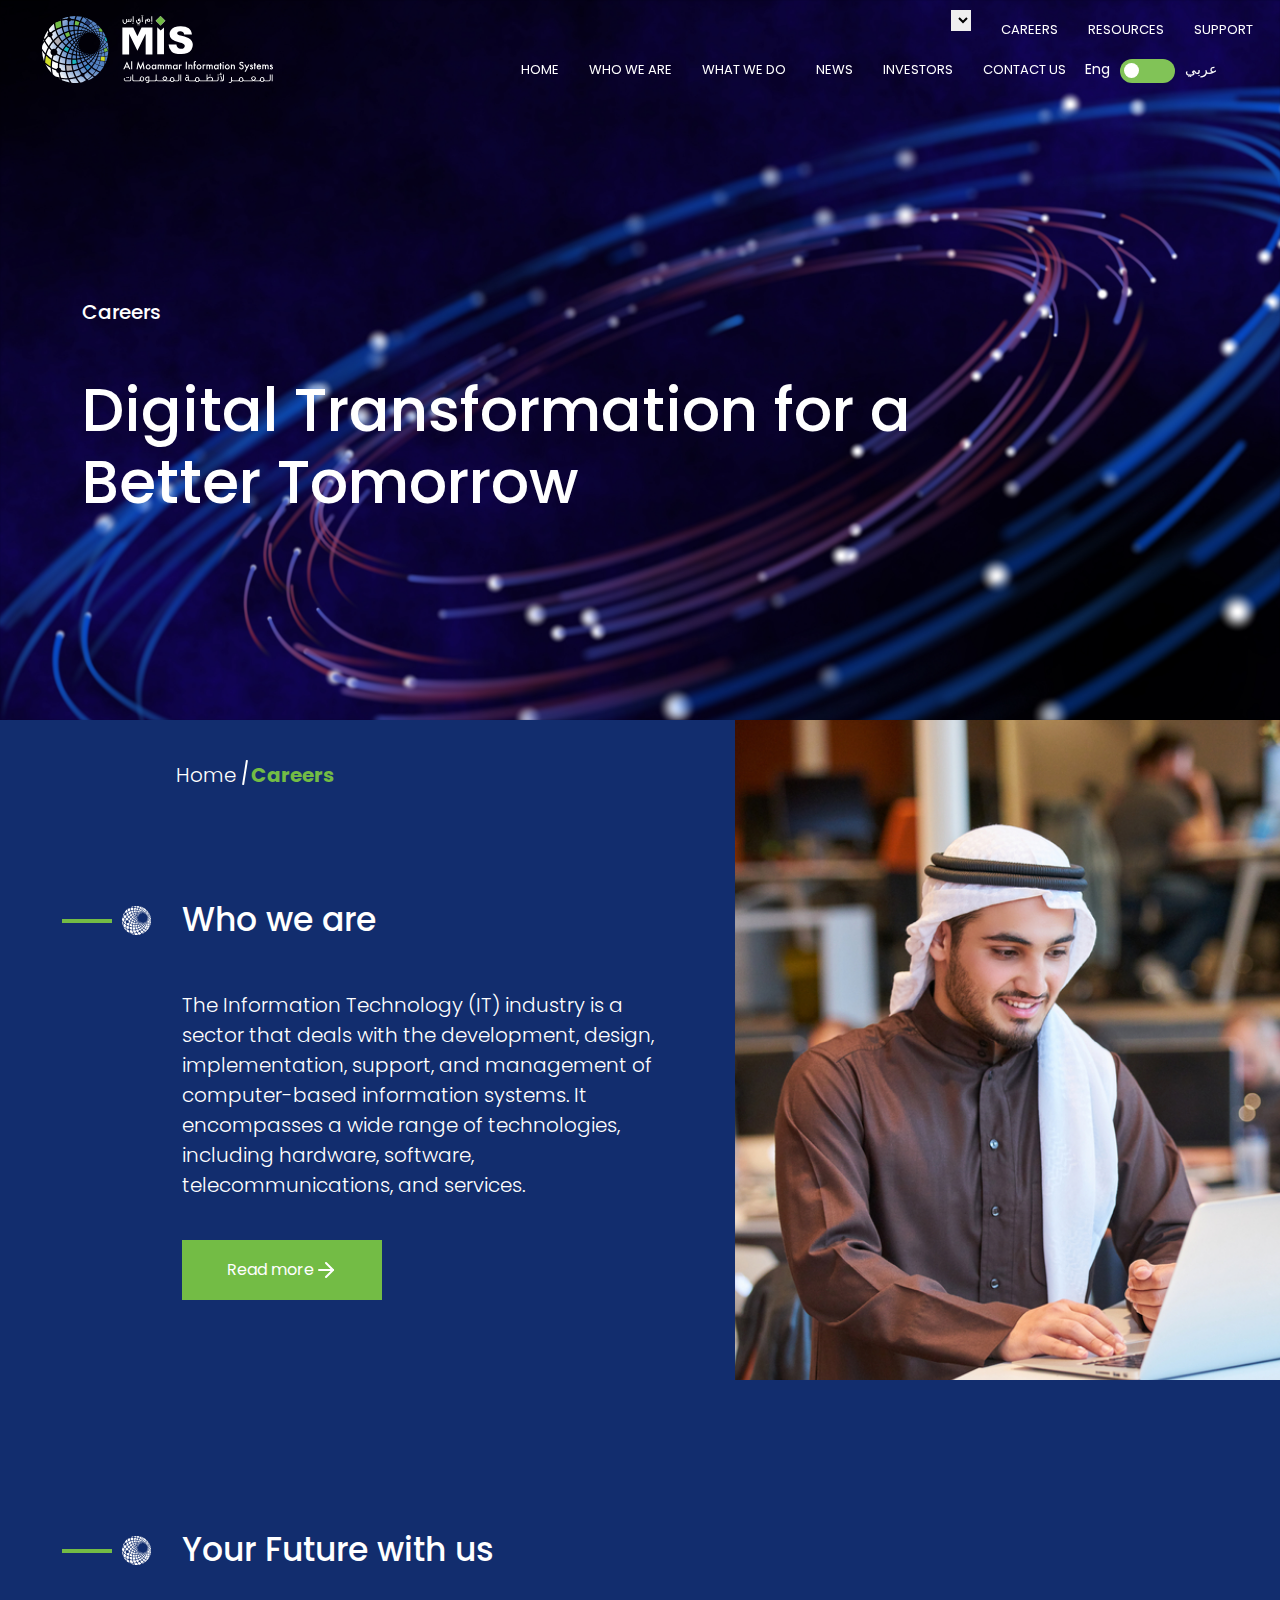
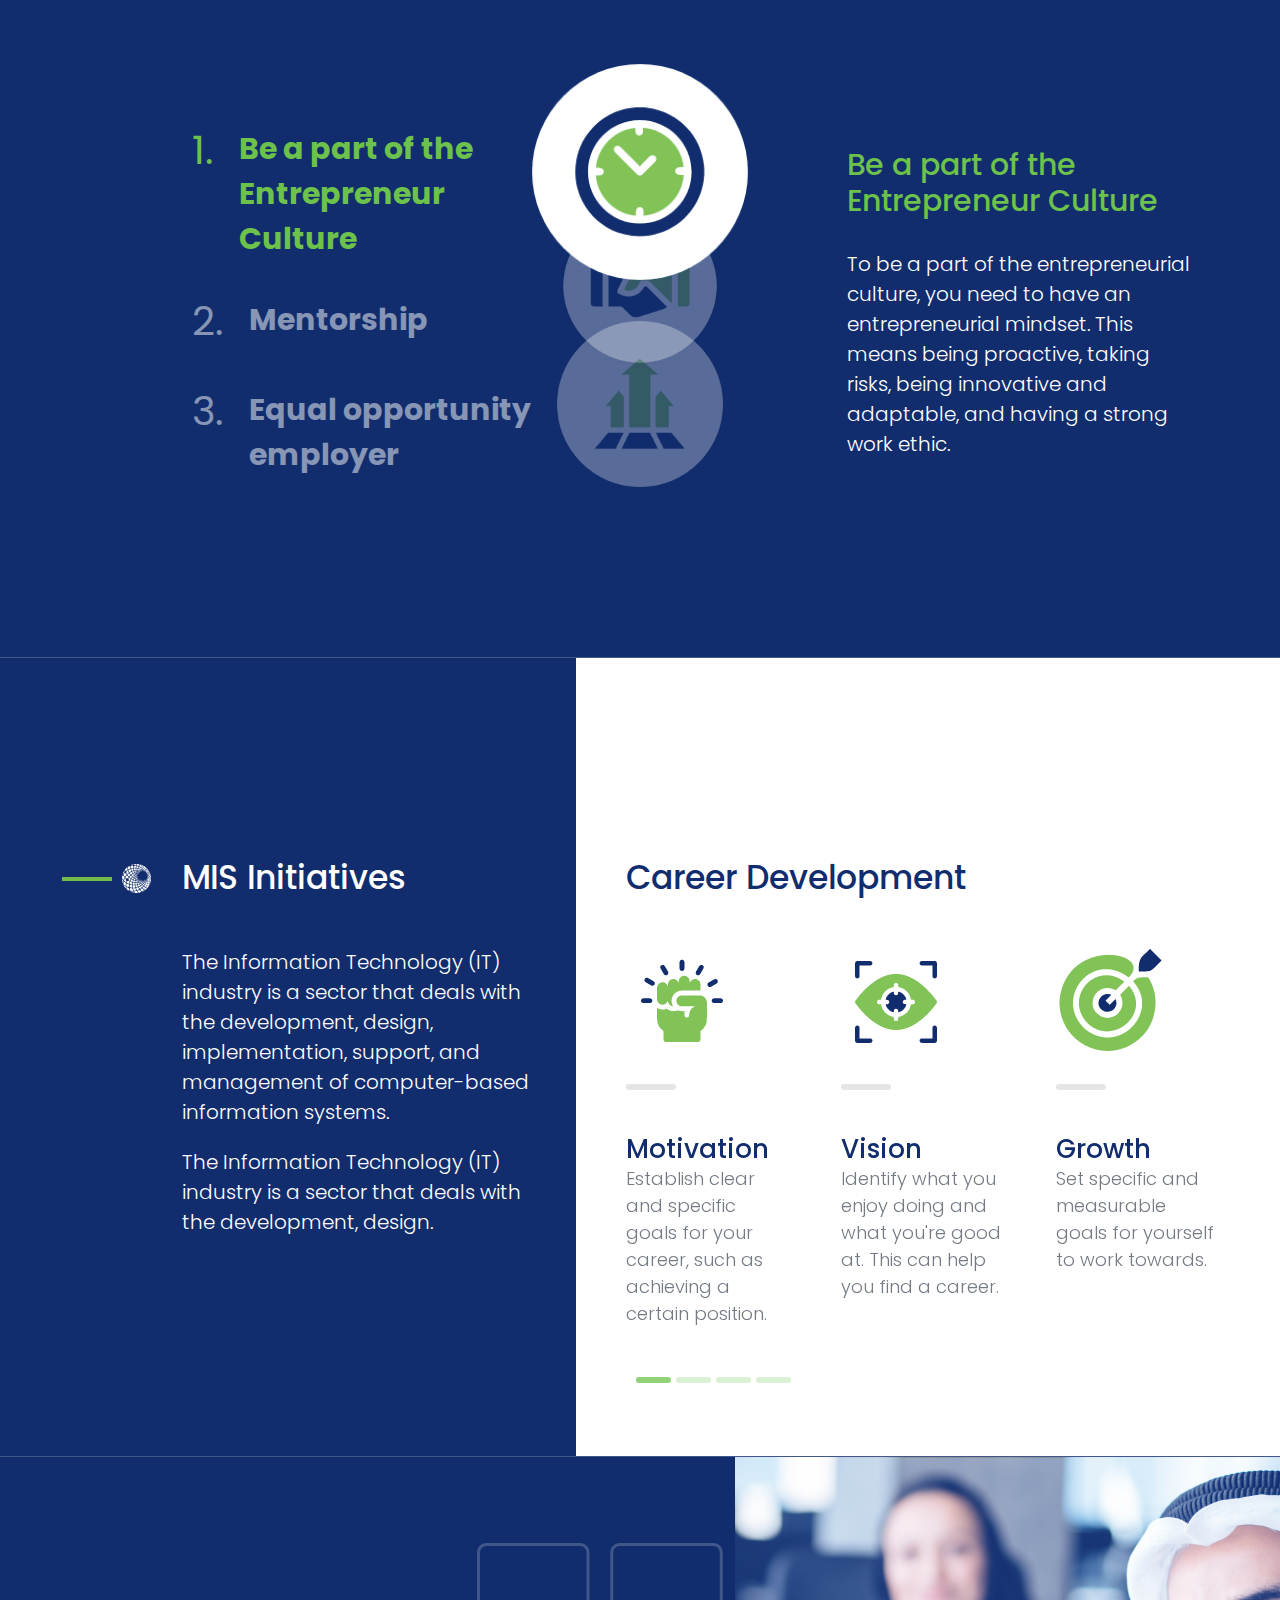
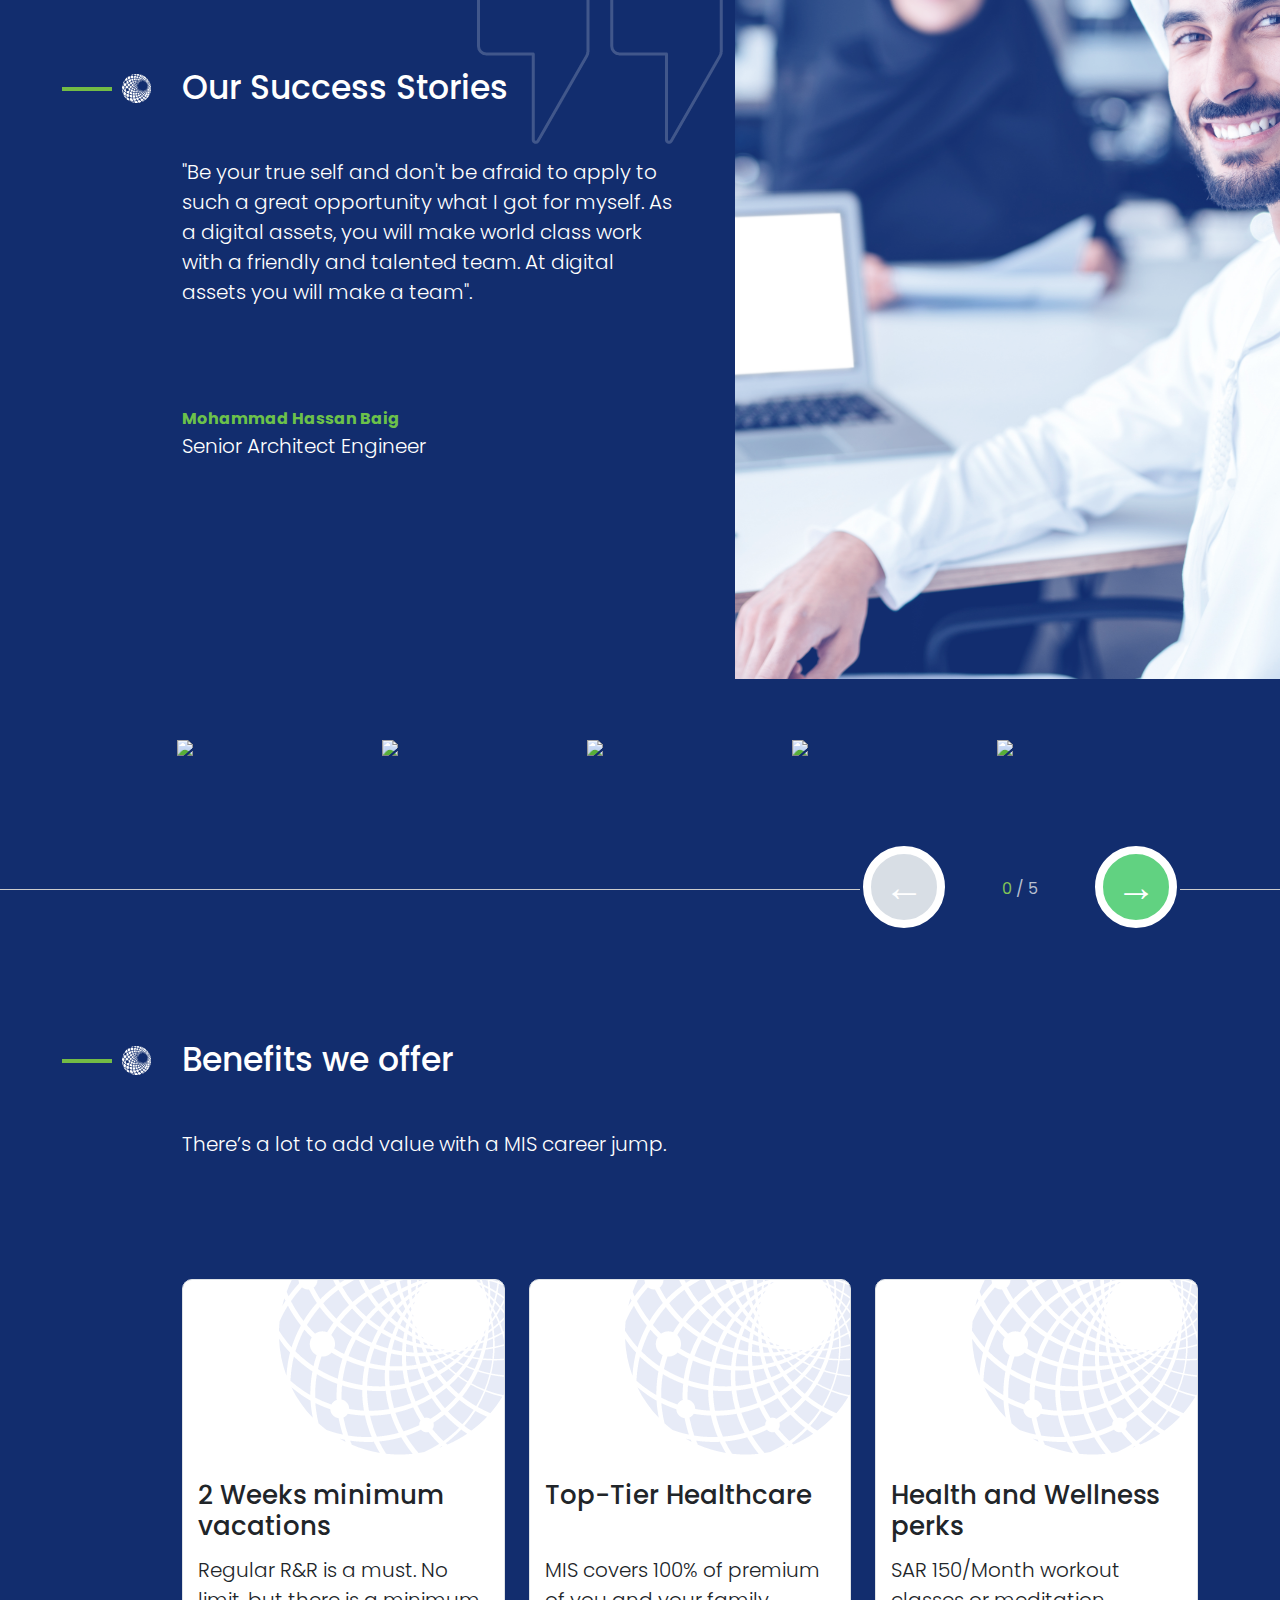
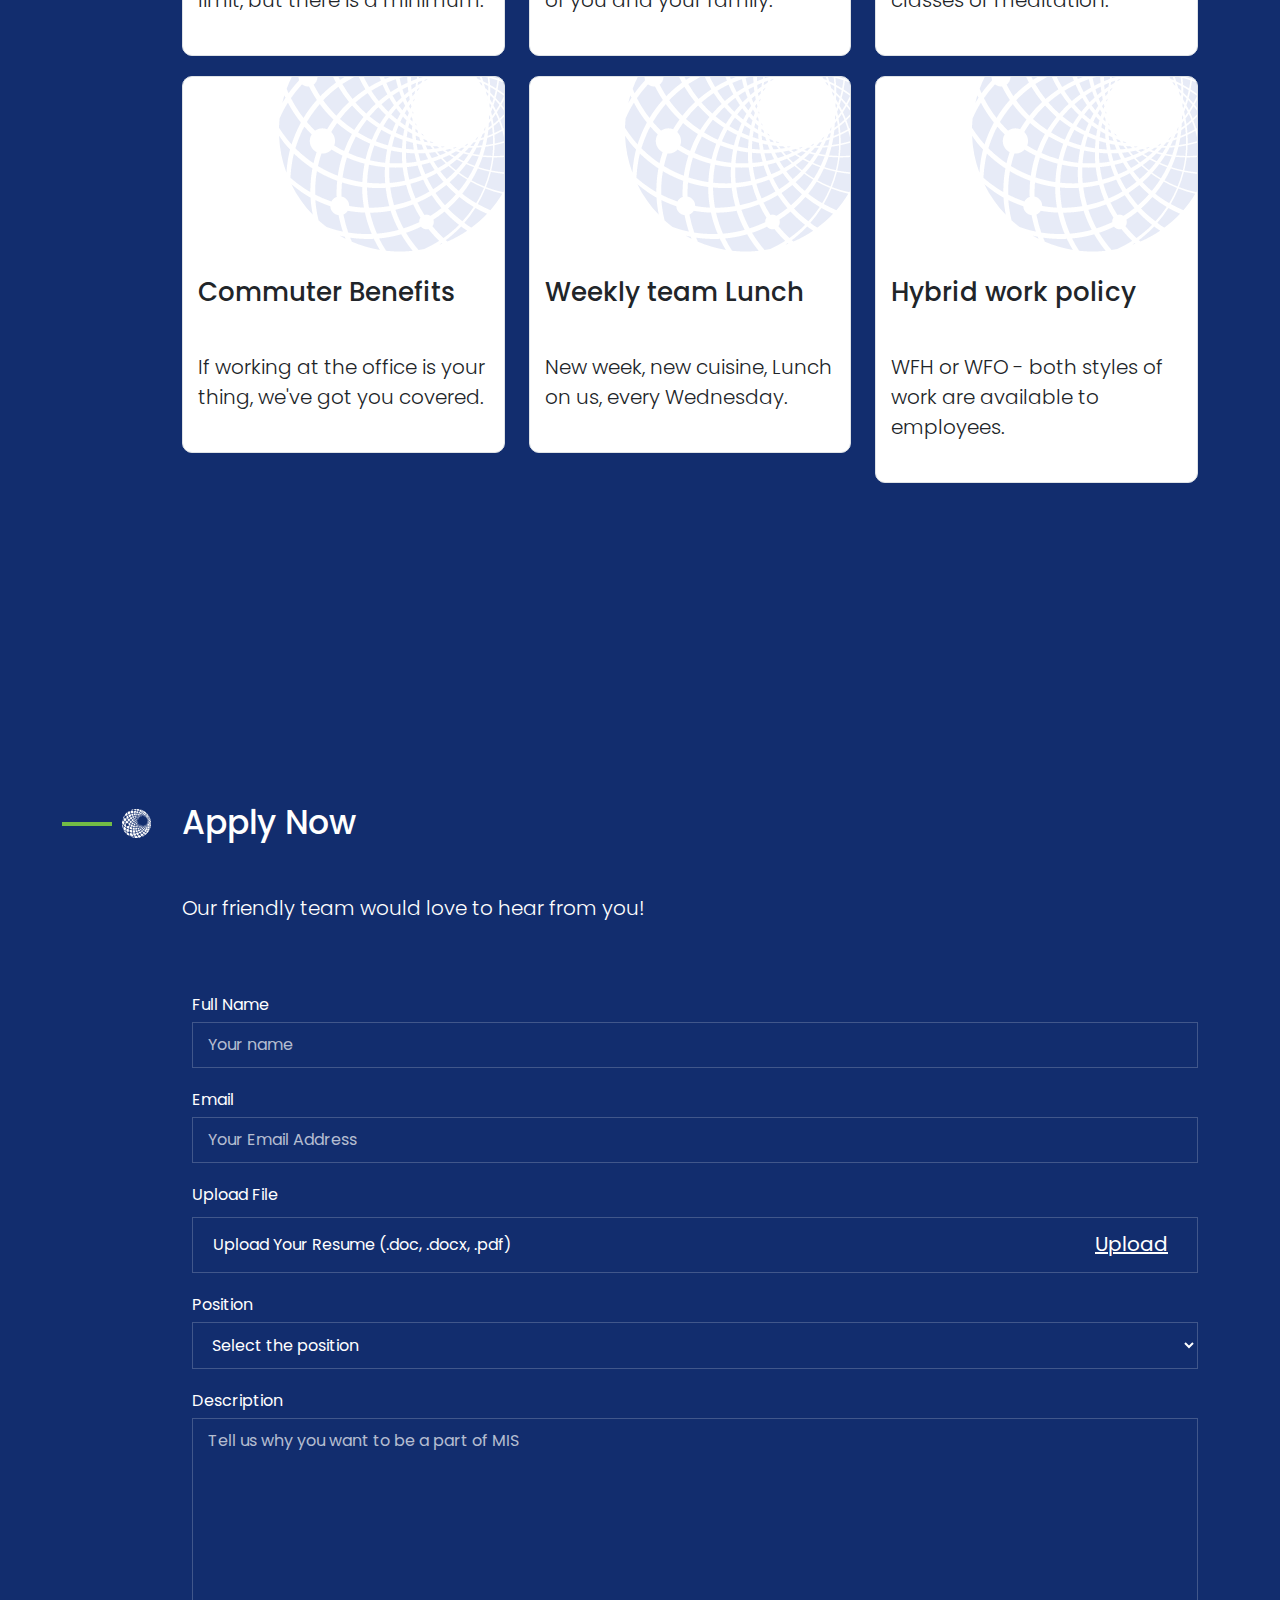
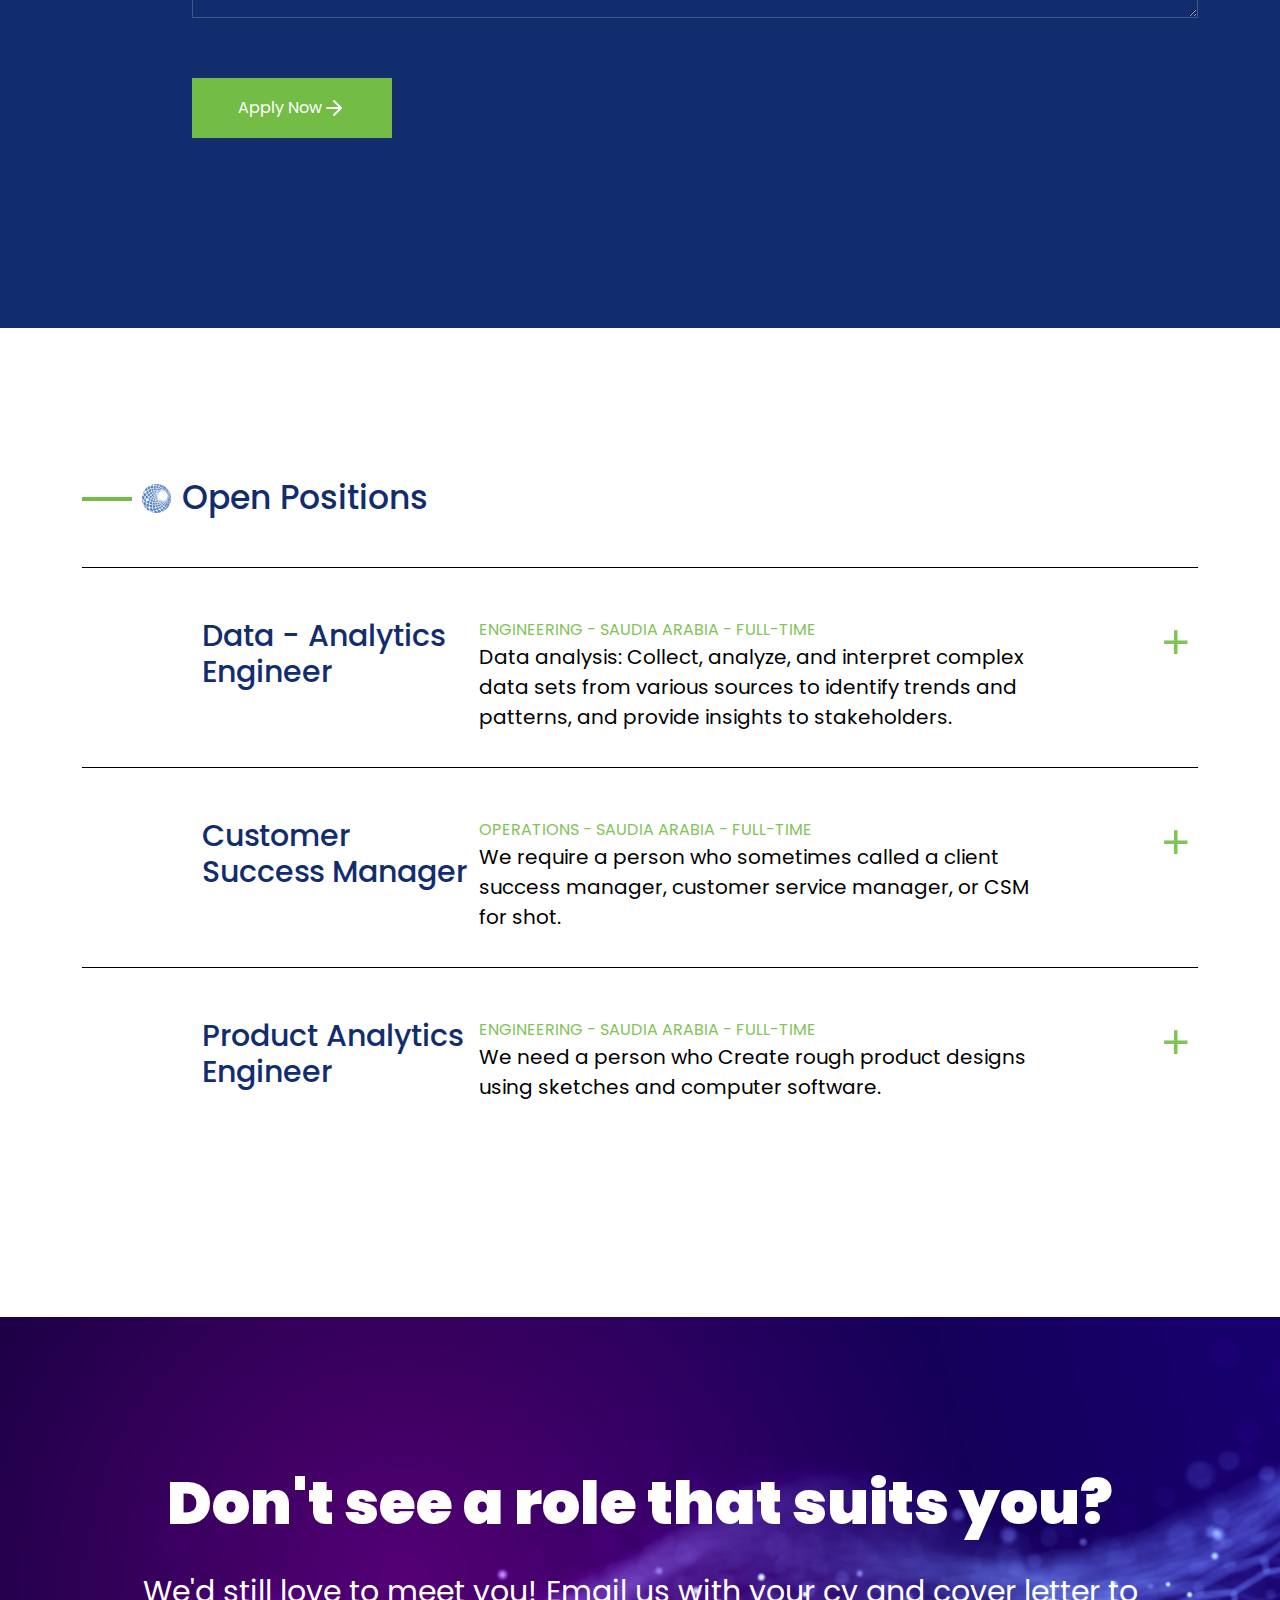
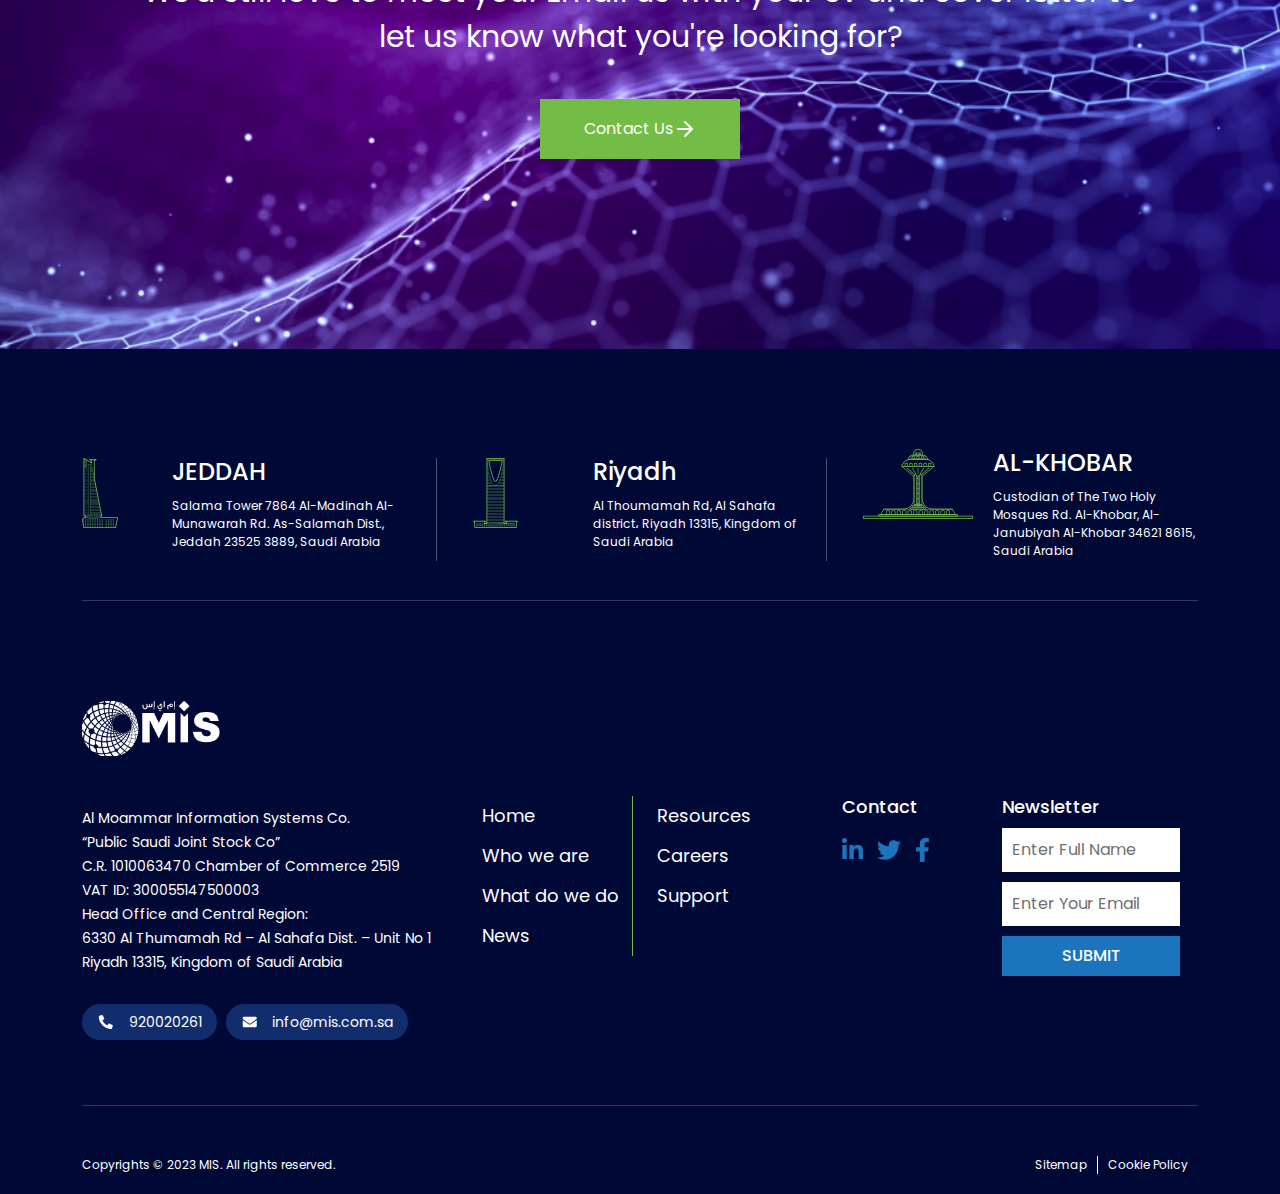
==== commit 502d4cd5: "changes in UI and Html - August 21st" ====
--- a/careers.html
+++ b/careers.html
@@ -800,6 +800,7 @@
               </ul>
             </div>
             <div class="footer-newsletter">
+              <div class="col-lg-12 col-md-6 col-sm-6 col-12">
               <h2>Newsletter</h2>
               <div class="newsletter-form">
                 <form action="">
@@ -809,6 +810,7 @@
                 </form>
               </div>
             </div>
+            </div>
             <div class="footer-social arabic-text">
               <h2>للتواصل</h2>
               <ul>
@@ -818,6 +820,7 @@
               </ul>
             </div>
             <div class="footer-newsletter arabic-text">
+              <div class="col-lg-12 col-md-6 col-sm-6 col-12">  
               <h2>النشرة الإخبارية</h2>
               <div class="newsletter-form">
                 <form action="">
@@ -826,6 +829,7 @@
                   <input type="submit" name="" id="" value="يُقدِّم">
                 </form>
               </div>
+            </div>
             </div>
           </div>
         </div>
--- a/assets/css/style.css
+++ b/assets/css/style.css
@@ -1 +1 @@
-﻿@import"https://fonts.googleapis.com/css2?family=Poppins:wght@100;200;300;400;500;600&family=Roboto:wght@100;300;400;500;700;900&display=swap";:root{--footer-bg: #000836;--light-green: #73BC45;--white: #fff;--blue-color: #1C6C96;--dark-blue-color: #122D6E;--blue-normal: #1C75BC;--dull-purple: #253B73;--light-parrot-green: #61D281;--medium-grey: #707070;--slider-active-green: #81C357;--mobile-navigation: #80C156;--dark-purple: #122D6E;--black-color: #000000;--carousel-hover-bg: #051231;--seminar-green-color: #6CC24A;--poppins: "Poppins", sans-serif;--roboto: "Roboto", sans-serif;--arabic-font: "Droid Arabic Kufi";--font-weight-lighter: 100;--font-weight-light: 200;--font-weight-normal: 300;--font-weight-medium: 400;--font-weight-bold: 500;--font-weight-bolder: 600}header{position:fixed;z-index:99;width:100%;transition:all .2s linear;top:0}@media(max-width: 992px){header{background:rgba(0,0,0,.4);backdrop-filter:blur(30px);padding:10px 0 10px 0 !important;position:absolute}}header.fixed{position:fixed;background:rgba(0,0,0,.4);backdrop-filter:blur(30px);transition:all .2s linear;top:0;left:0;padding:10px 0;box-shadow:0 5px 10px rgba(0,0,0,.1)}header.fixed .top-main-navigation{margin-bottom:10px}header.fixed .top-main-navigation ul li a{color:var(--white)}header.fixed .top-main-navigation ul li select{color:var(--white)}@media(max-width: 992px){header.fixed{position:absolute;padding:0;background:rgba(0,0,0,.4);backdrop-filter:blur(30px)}}header.fixed .main-menu ul li a{color:var(--white)}header.fixed .main-menu ul li a.search{background:var(--slider-active-green)}header.fixed .main-menu ul li a.search svg{color:var(--white)}header.fixed .main-menu .lang-toggle1{color:var(--white)}header .logo{padding:15px 0 15px 30px;display:block}@media(max-width: 767px){header .logo{padding-left:0;text-align:center}}header .logo img{max-width:100%}@media(max-width: 768px){header .top-main-navigation{background:rgba(0,0,0,0)}}header .top-main-navigation ul{display:flex;justify-content:flex-end;margin-top:10px}@media(max-width: 767px){header .top-main-navigation ul{justify-content:center}}@media(max-width: 600px){header .top-main-navigation ul{justify-content:center;flex-direction:column;margin-bottom:30px}}header .top-main-navigation ul li{display:block;font-size:13px;padding:0 15px;line-height:40px;text-transform:uppercase;font-family:var(--poppins)}header .top-main-navigation ul li.arabic-text{display:none}@media(min-width: 992px)and (max-width: 1100px){header .top-main-navigation ul li{padding:0 10px;font-size:11px}}@media(min-width: 768px)and (max-width: 992px){header .top-main-navigation ul li{padding:0 10px;font-size:11px}}@media(max-width: 600px){header .top-main-navigation ul li{text-align:center}}header .top-main-navigation ul li .topMainNavigationPhone{color:var(--slider-active-green)}header .top-main-navigation ul li a{color:var(--white);text-decoration:none;line-height:40px;display:inline-block;transition:all .3s linear}header .top-main-navigation ul li a:hover{color:var(--slider-active-green);border-bottom:3px solid var(--slider-active-green);transition:all .3s linear}header .top-main-navigation ul .topMainNavigationSharePrice{border-radius:5px;padding:0px 10px;height:40px;background-color:var(--slider-active-green)}header .top-main-navigation ul .topMainNavigationSharePrice:hover{color:var(--slider-active-green);border:2px solid var(--white);transition:all .3s linear}header .top-main-navigation ul .topMainNavigationSharePrice .anchorText{color:var(--white);text-decoration:none;line-height:40px;display:inline-block;transition:all .3s linear}header .top-main-navigation ul .topMainNavigationSharePrice .anchorText:hover{color:var(--white);border-bottom:0px;transition:all .3s linear}header .top-main-navigation ul .topMainNavigationSharePrice select{background:rgba(0,0,0,0);padding:10px;color:var(--white)}@media(max-width: 768px){header .main-menu{text-align:right;position:relative;padding-bottom:20px}}header .main-menu ul{display:inline-flex;justify-content:flex-end;width:85%}@media(min-width: 1400px)and (max-width: 1500px){header .main-menu ul{width:80%}}@media(min-width: 1300px)and (max-width: 1400px){header .main-menu ul{width:80%}}@media(min-width: 1100px)and (max-width: 1300px){header .main-menu ul{width:80%}}@media(min-width: 768px)and (max-width: 1100px){header .main-menu ul{width:75%}}@media(max-width: 768px){header .main-menu ul{display:none;width:100%;margin-bottom:20px;transition:all .3s linear}}header .main-menu ul.active{display:block;width:100%;transition:all .3s linear;top:50px;position:relative}header .main-menu ul li{display:block;font-size:13px;padding:0 15px;line-height:40px;text-transform:uppercase;font-family:var(--poppins);position:relative}header .main-menu ul li.arabic-text{display:none}header .main-menu ul li.sub-menu{padding:0 25px 0 15px}header .main-menu ul li.sub-menu:hover .downarrow-icon::before{color:var(--slider-active-green);transition:all .2s linear}header .main-menu ul li.sub-menu .downarrow-icon::before{position:absolute;content:"";font-weight:900;font-family:"Font Awesome 5 Free";top:0;right:0;color:#fff;font-size:20px}@media(min-width: 992px)and (max-width: 1100px){header .main-menu ul li{padding:0 10px;font-size:11px}}@media(min-width: 768px)and (max-width: 992px){header .main-menu ul li{padding:0 10px;font-size:11px}}@media(max-width: 768px){header .main-menu ul li{text-align:right}}header .main-menu ul li a{color:var(--white);text-decoration:none;line-height:40px;display:inline-block;transition:all .3s linear}header .main-menu ul li a:hover{color:var(--slider-active-green);border-bottom:3px solid var(--slider-active-green);transition:all .3s linear}header .main-menu ul li a svg{margin-left:5px;transform:rotate(0deg);transition:all .5s ease}header .main-menu ul li a:hover svg{transform:rotate(-180deg);transition:all .5s ease}header .main-menu ul li a.search{background:var(--white);border-radius:50px;width:30px;height:30px;display:block;text-align:center;padding-top:6px;margin-top:5px;line-height:20px}@media(max-width: 768px){header .main-menu ul li a.search{display:inline-block}}header .main-menu ul li a.search svg{color:#000;font-size:16px;margin-left:0}header .main-menu ul li a.search:hover svg{transform:rotate(0deg)}header .main-menu ul li ul.dropdown--menu{position:absolute;top:100%;left:10px;width:200px;display:block;background:rgba(0,0,0,.4);backdro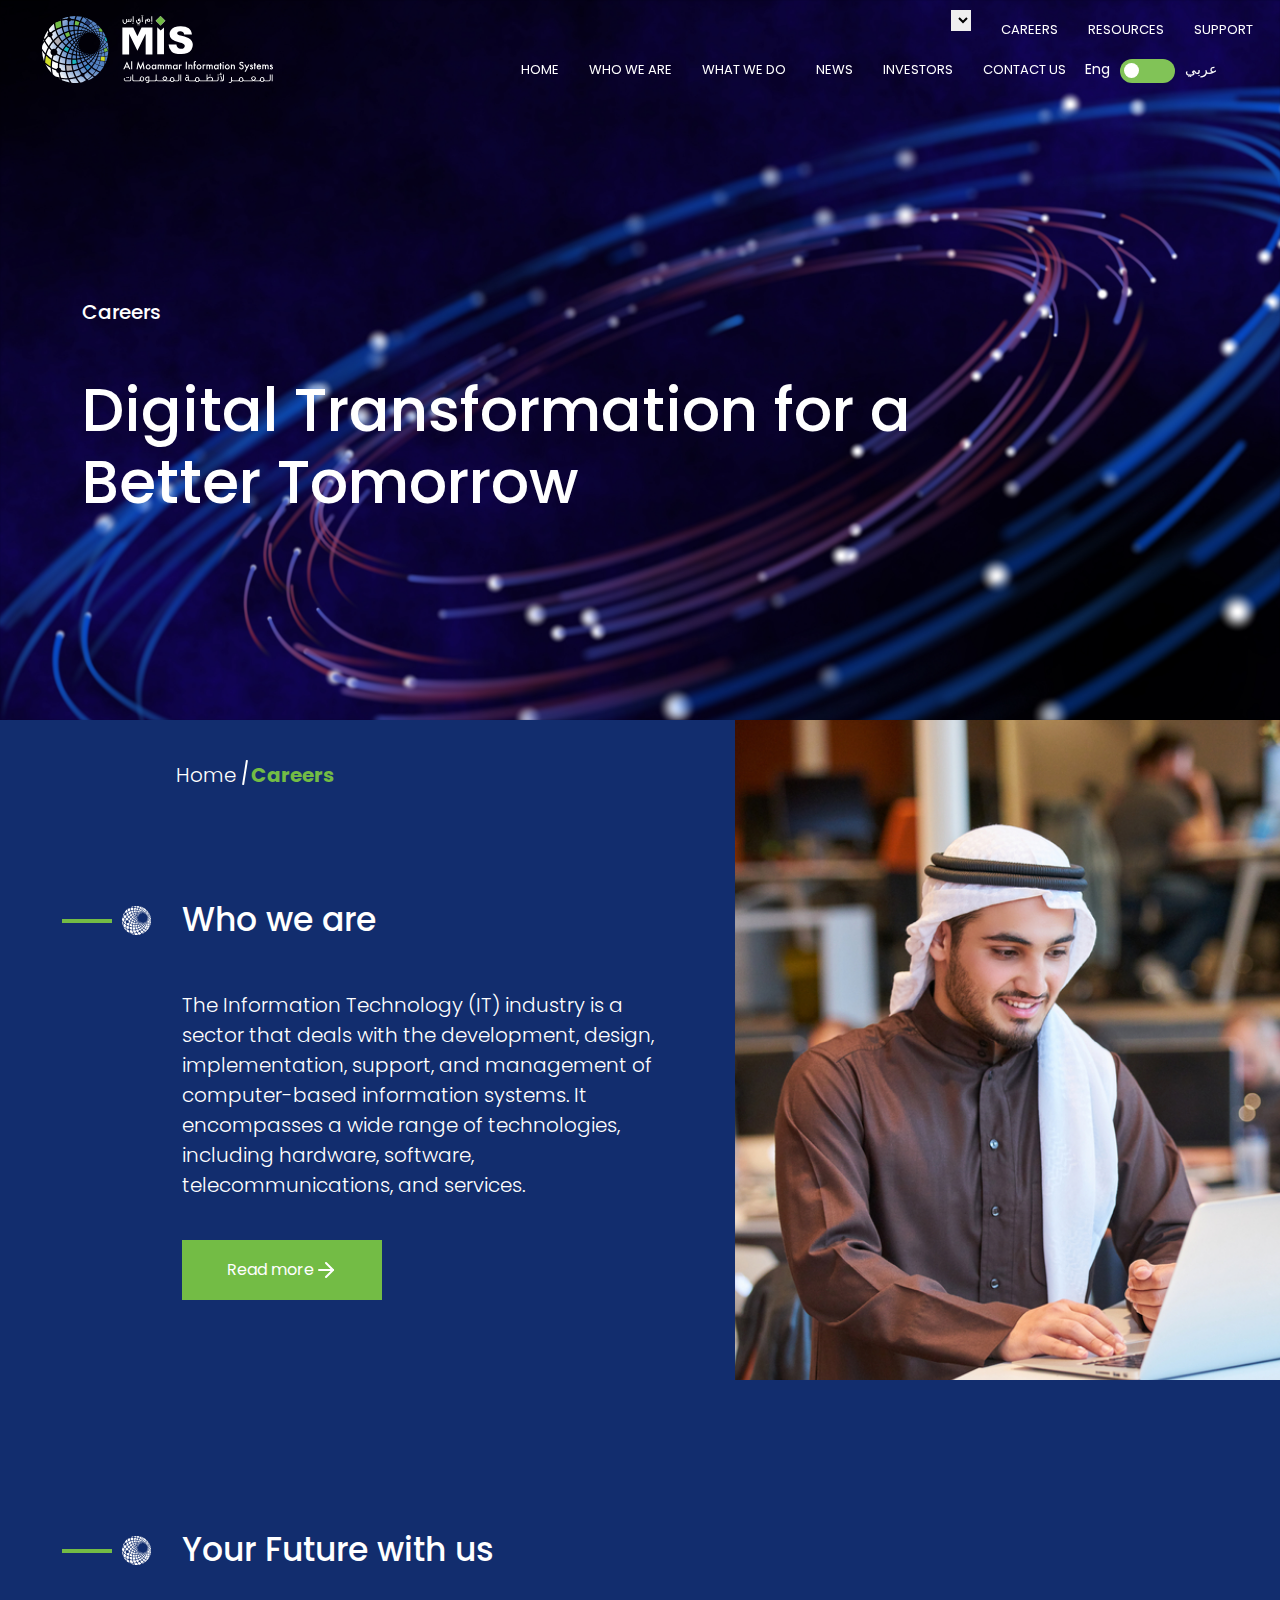
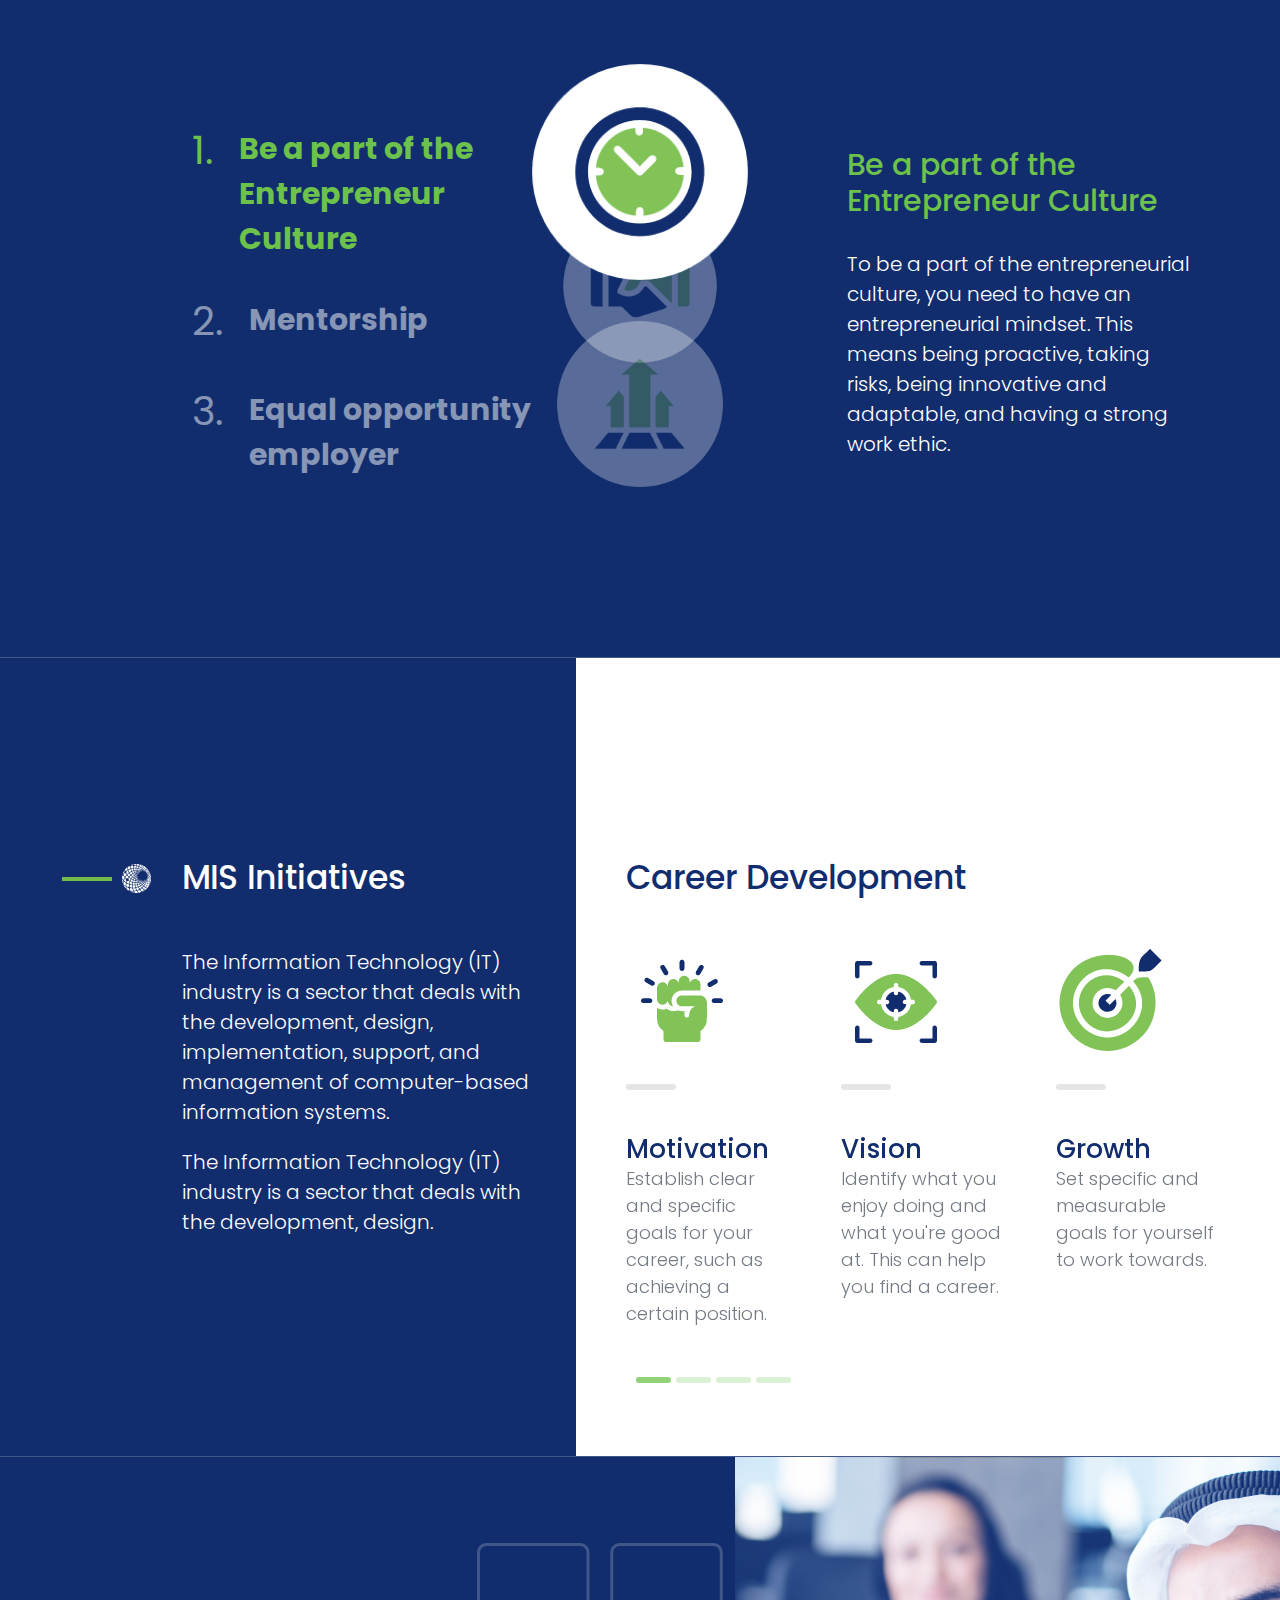
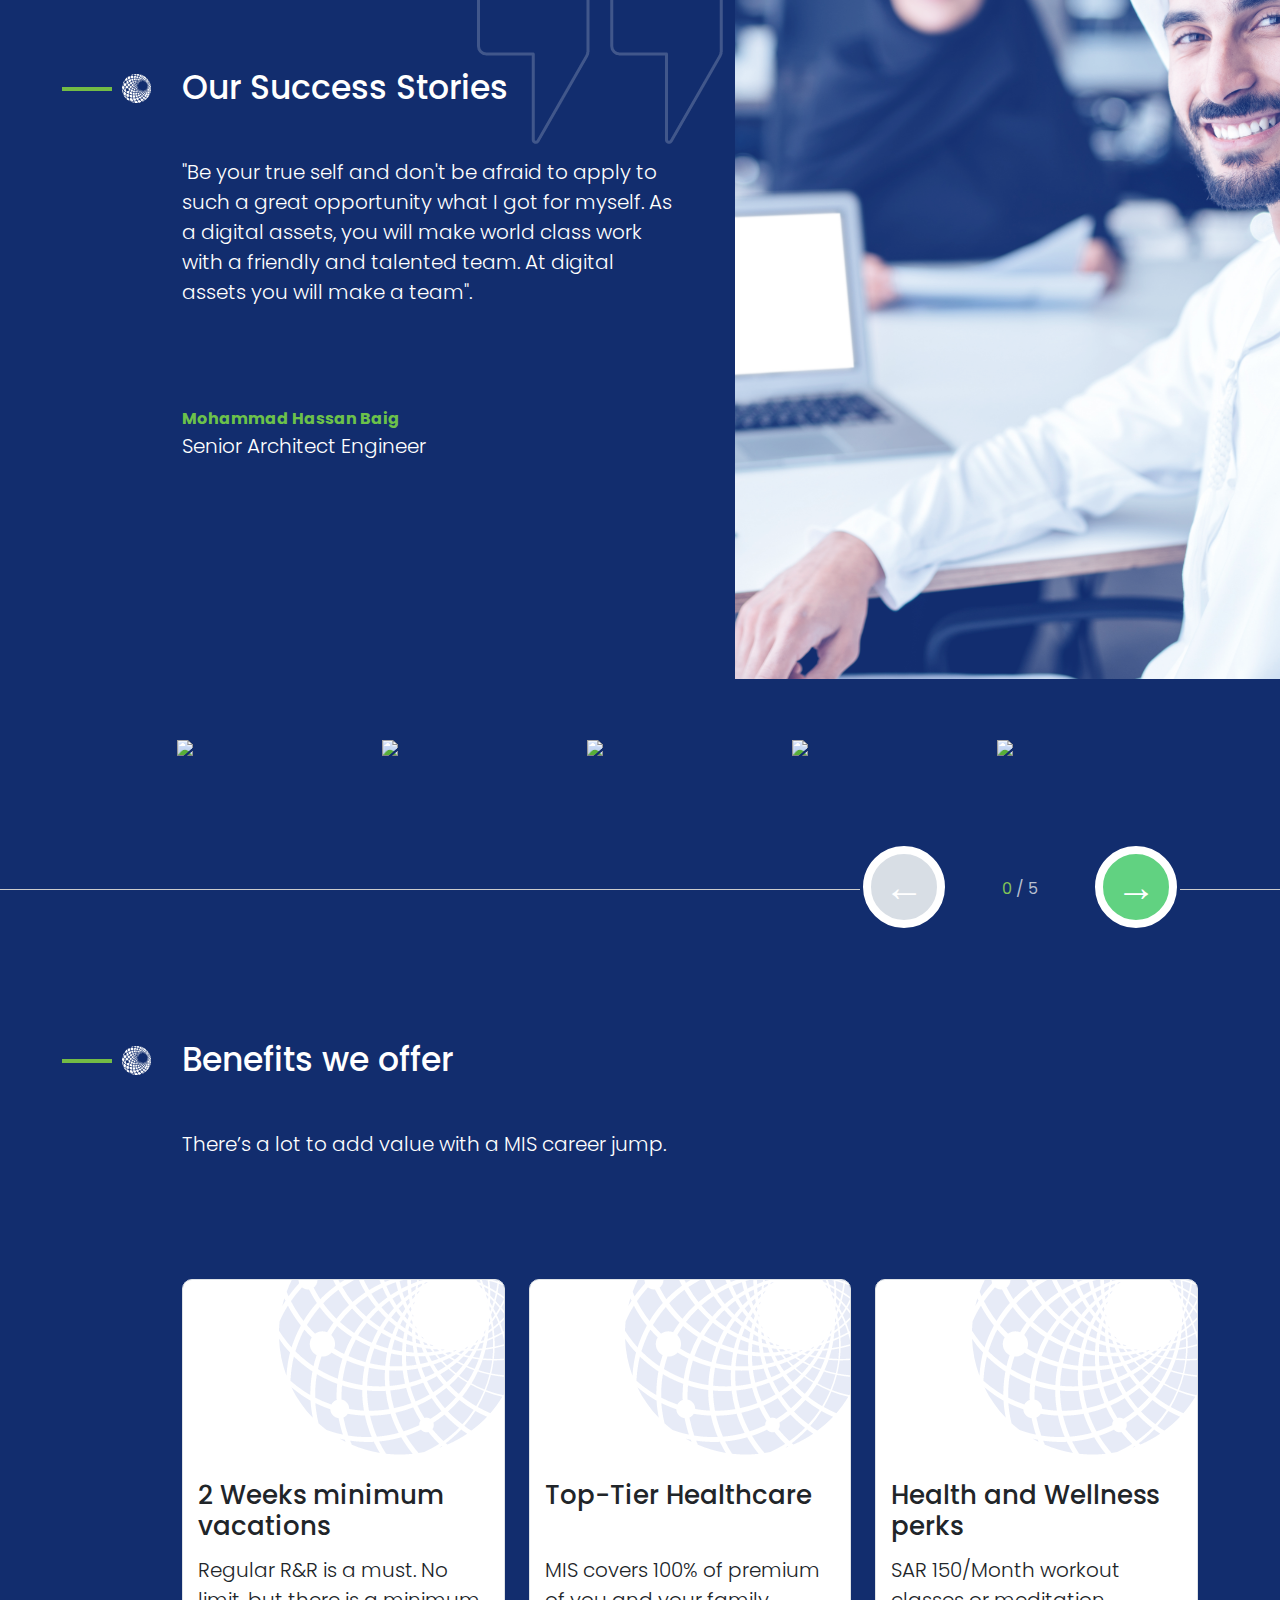
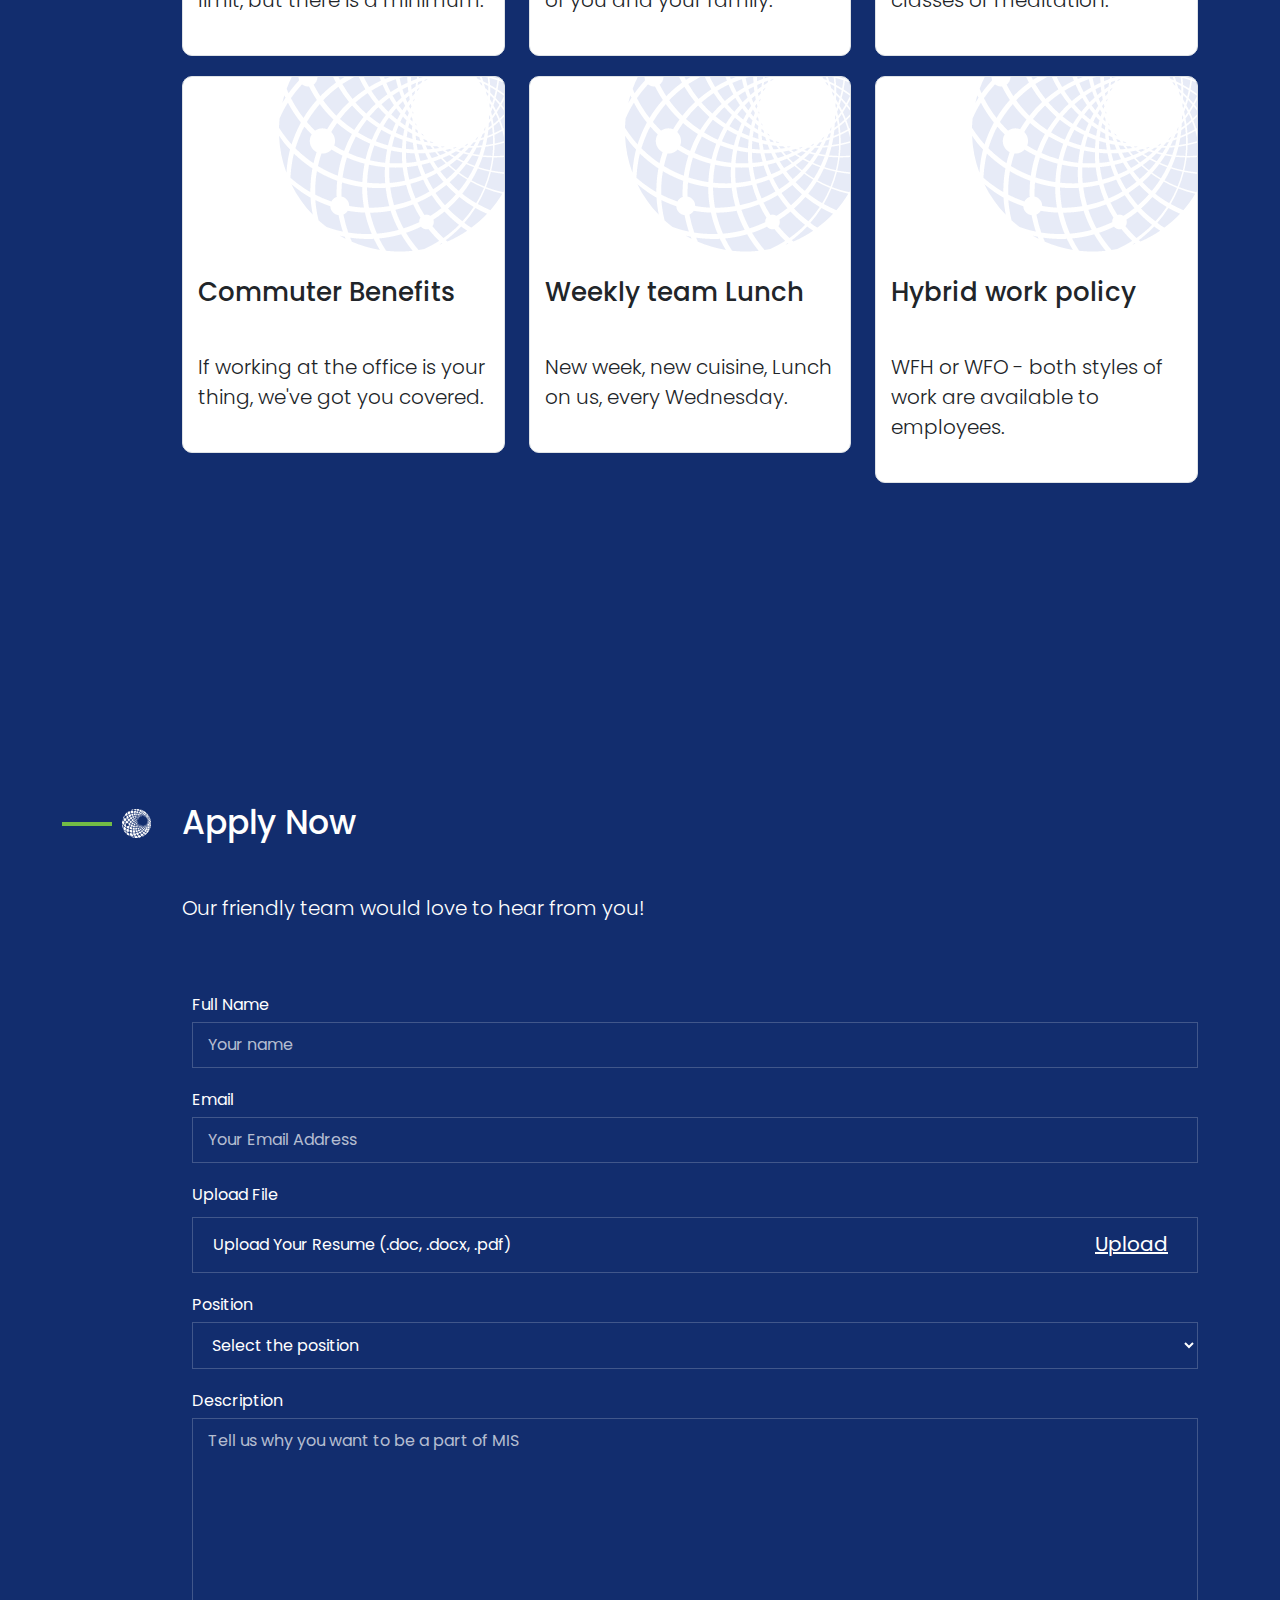
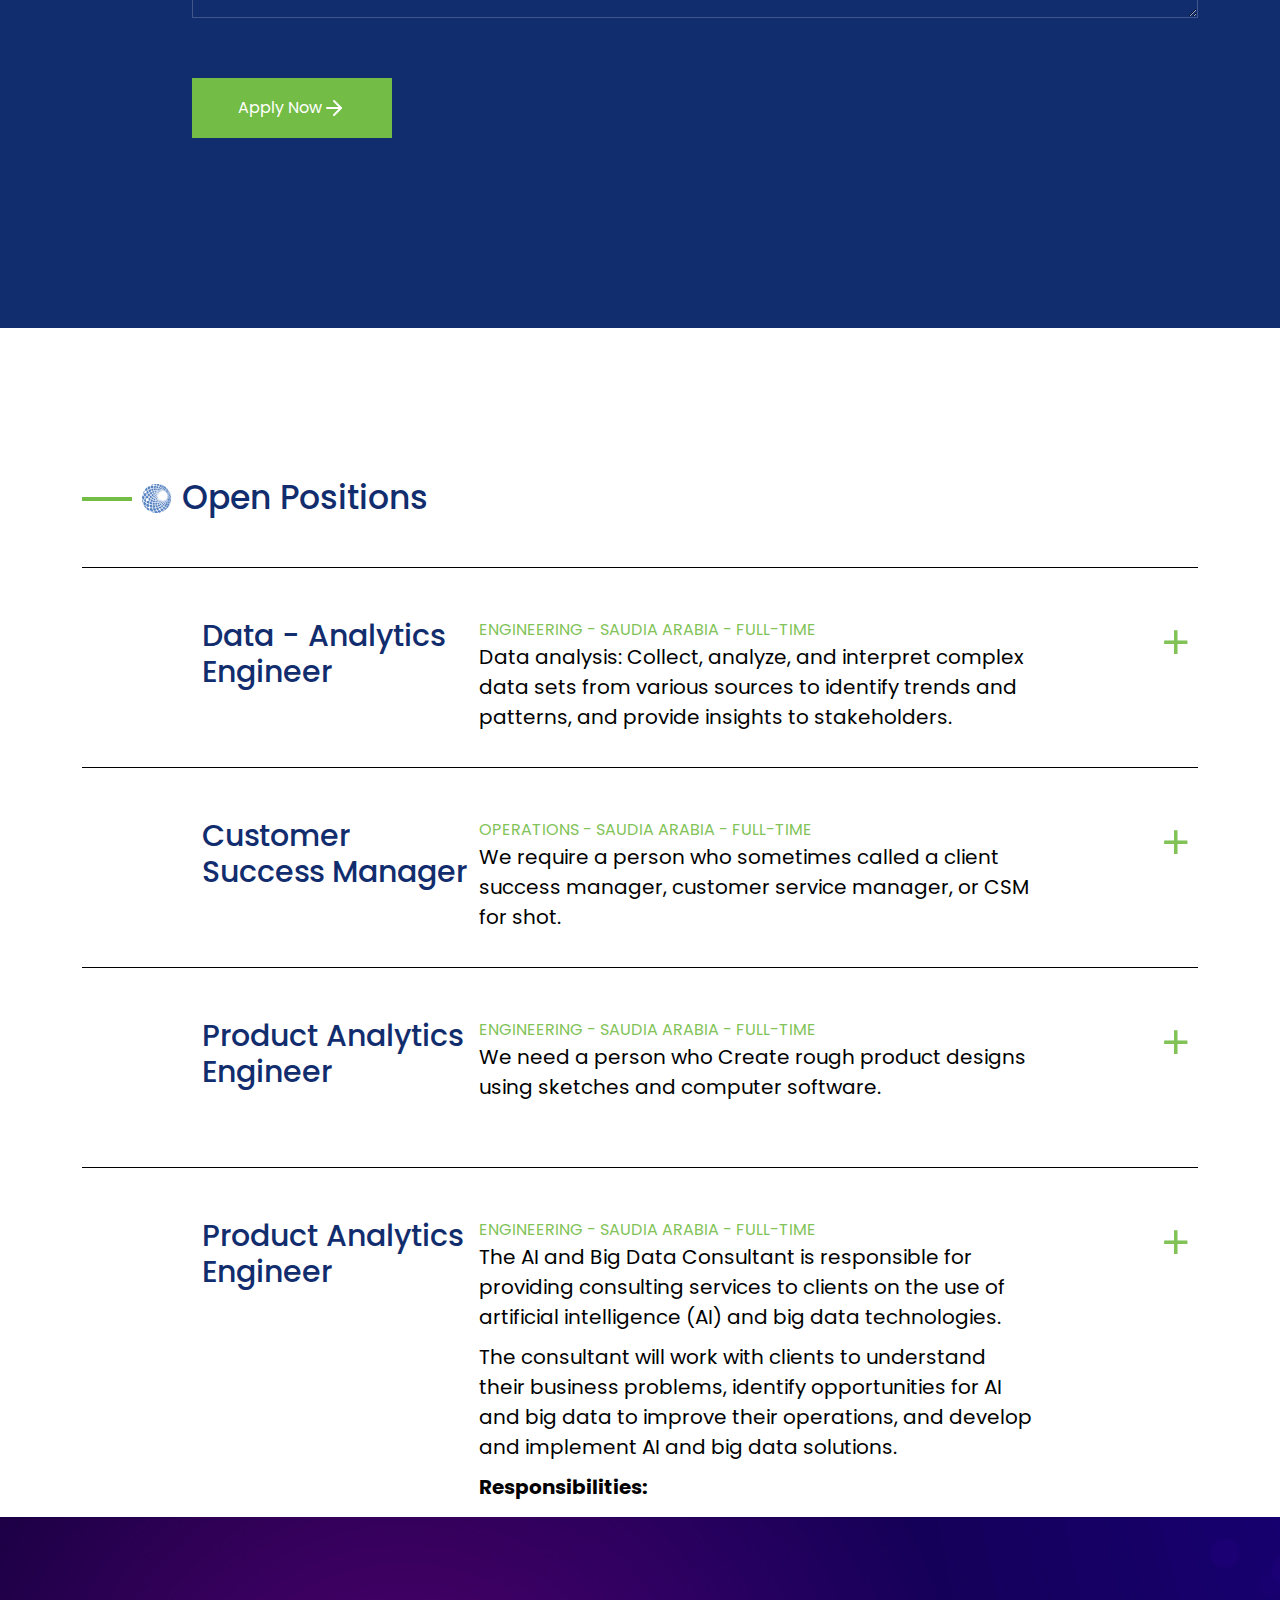
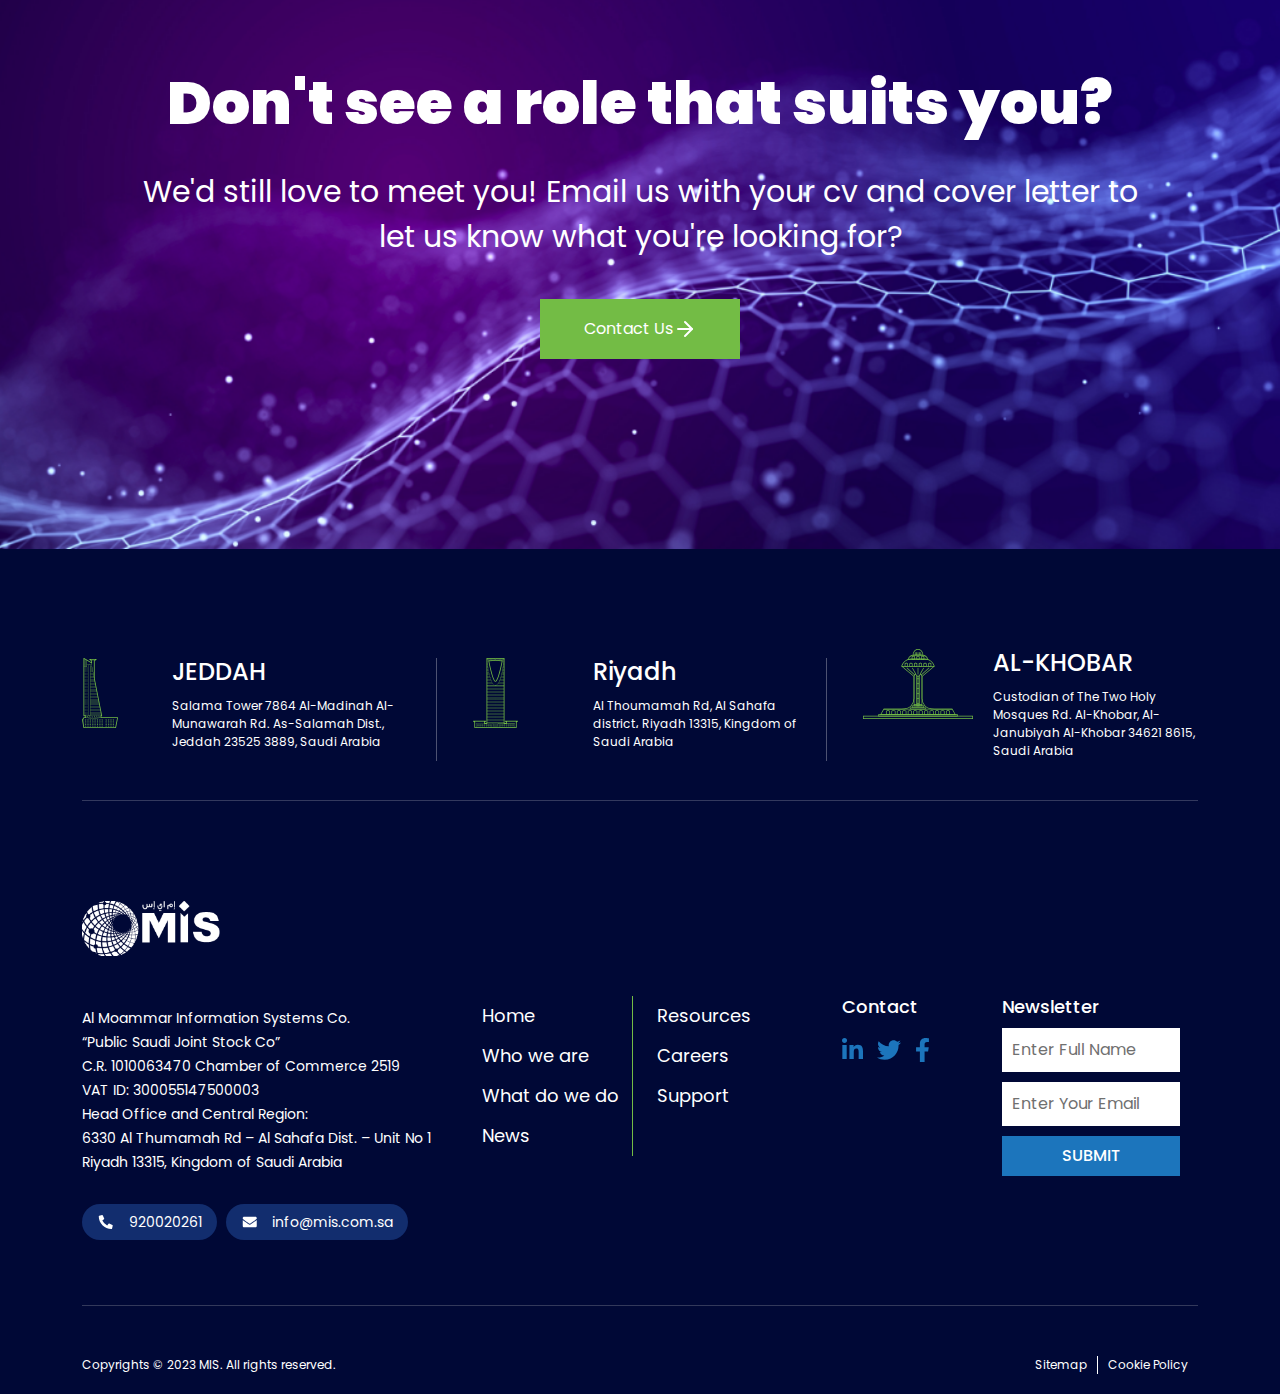
